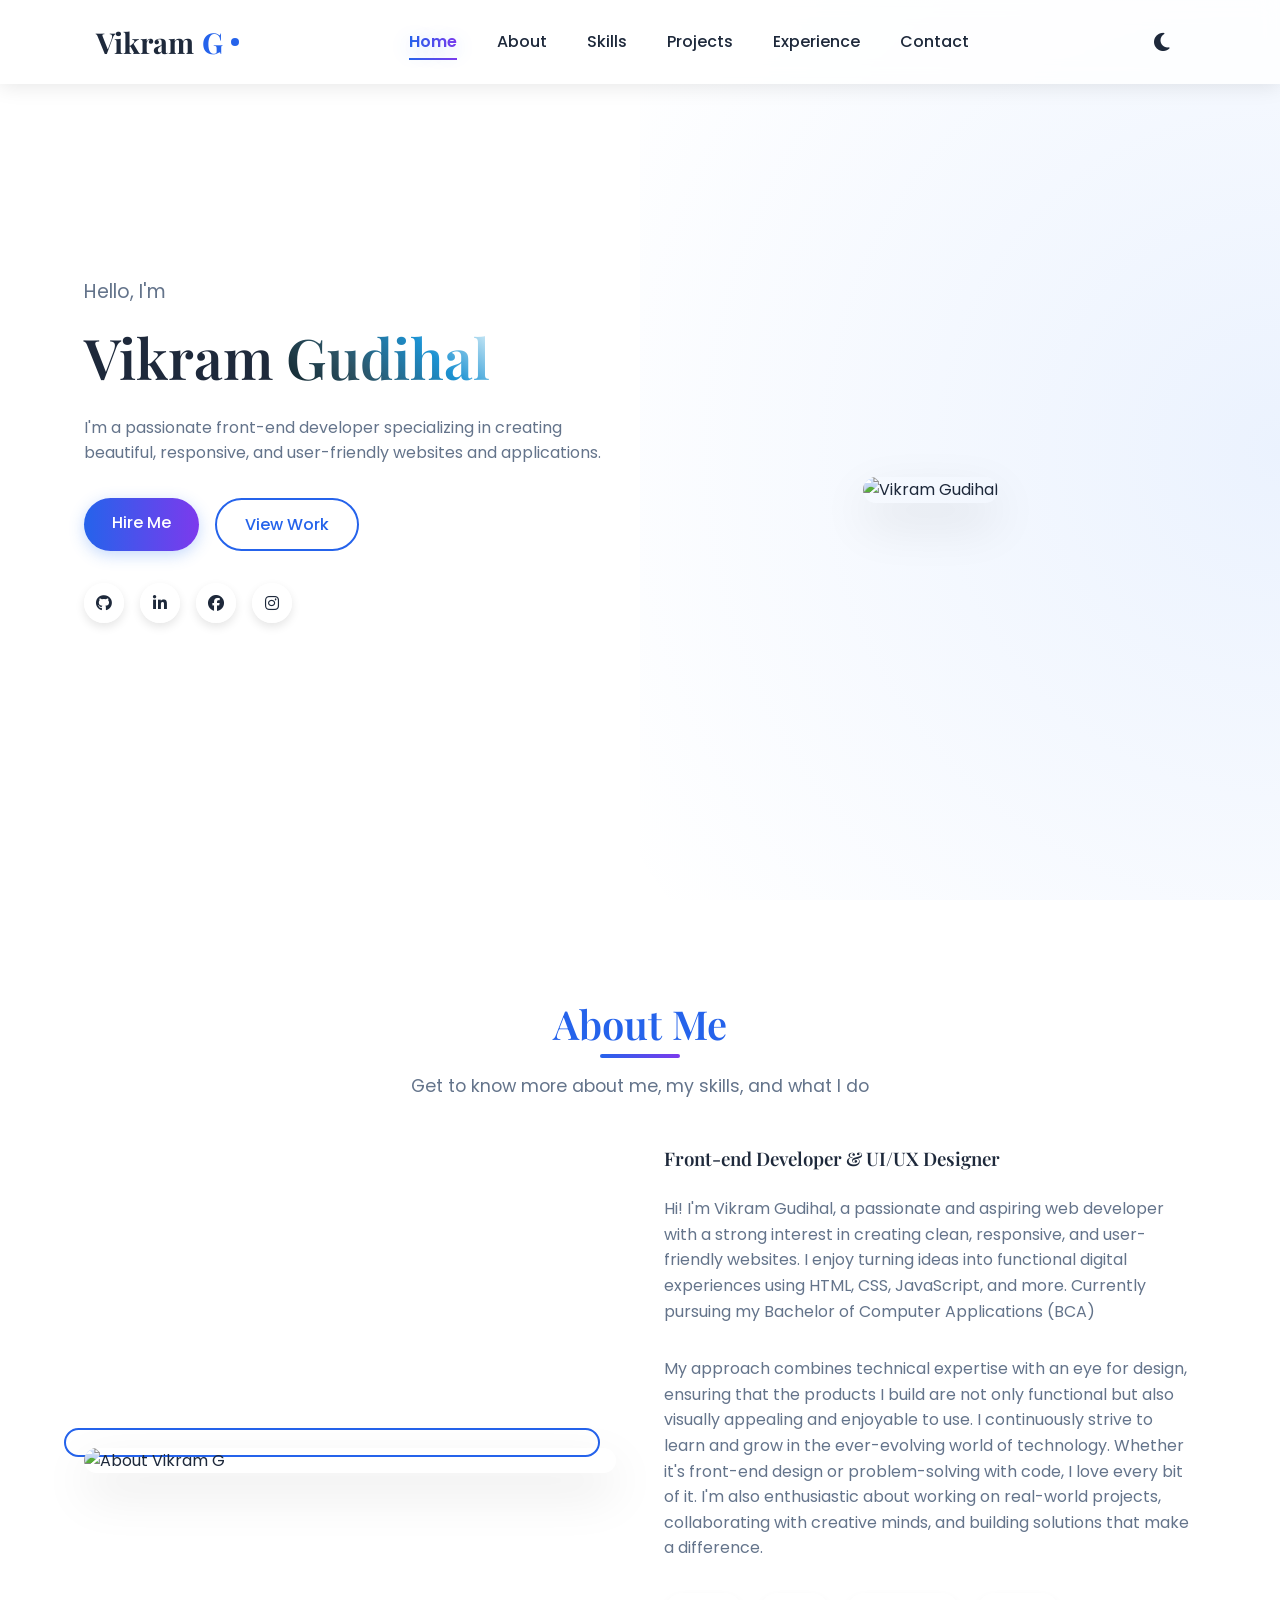
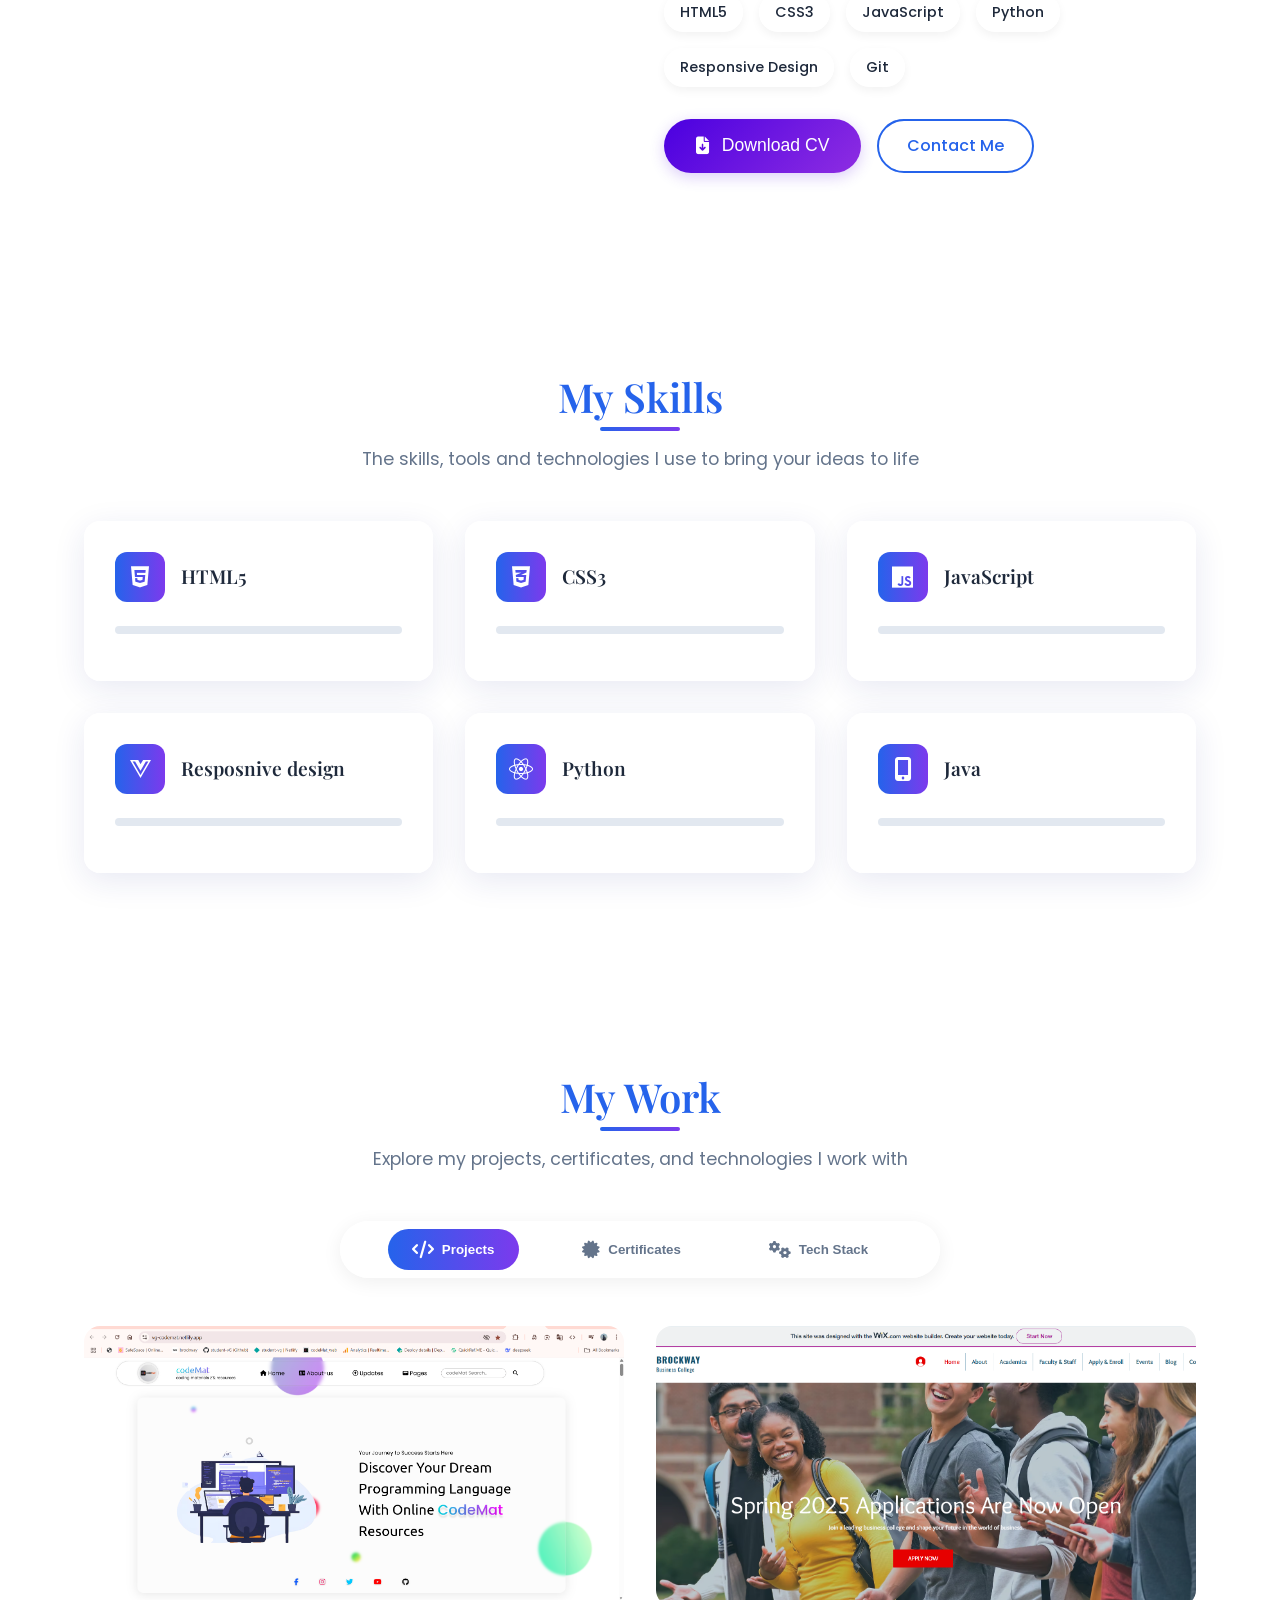
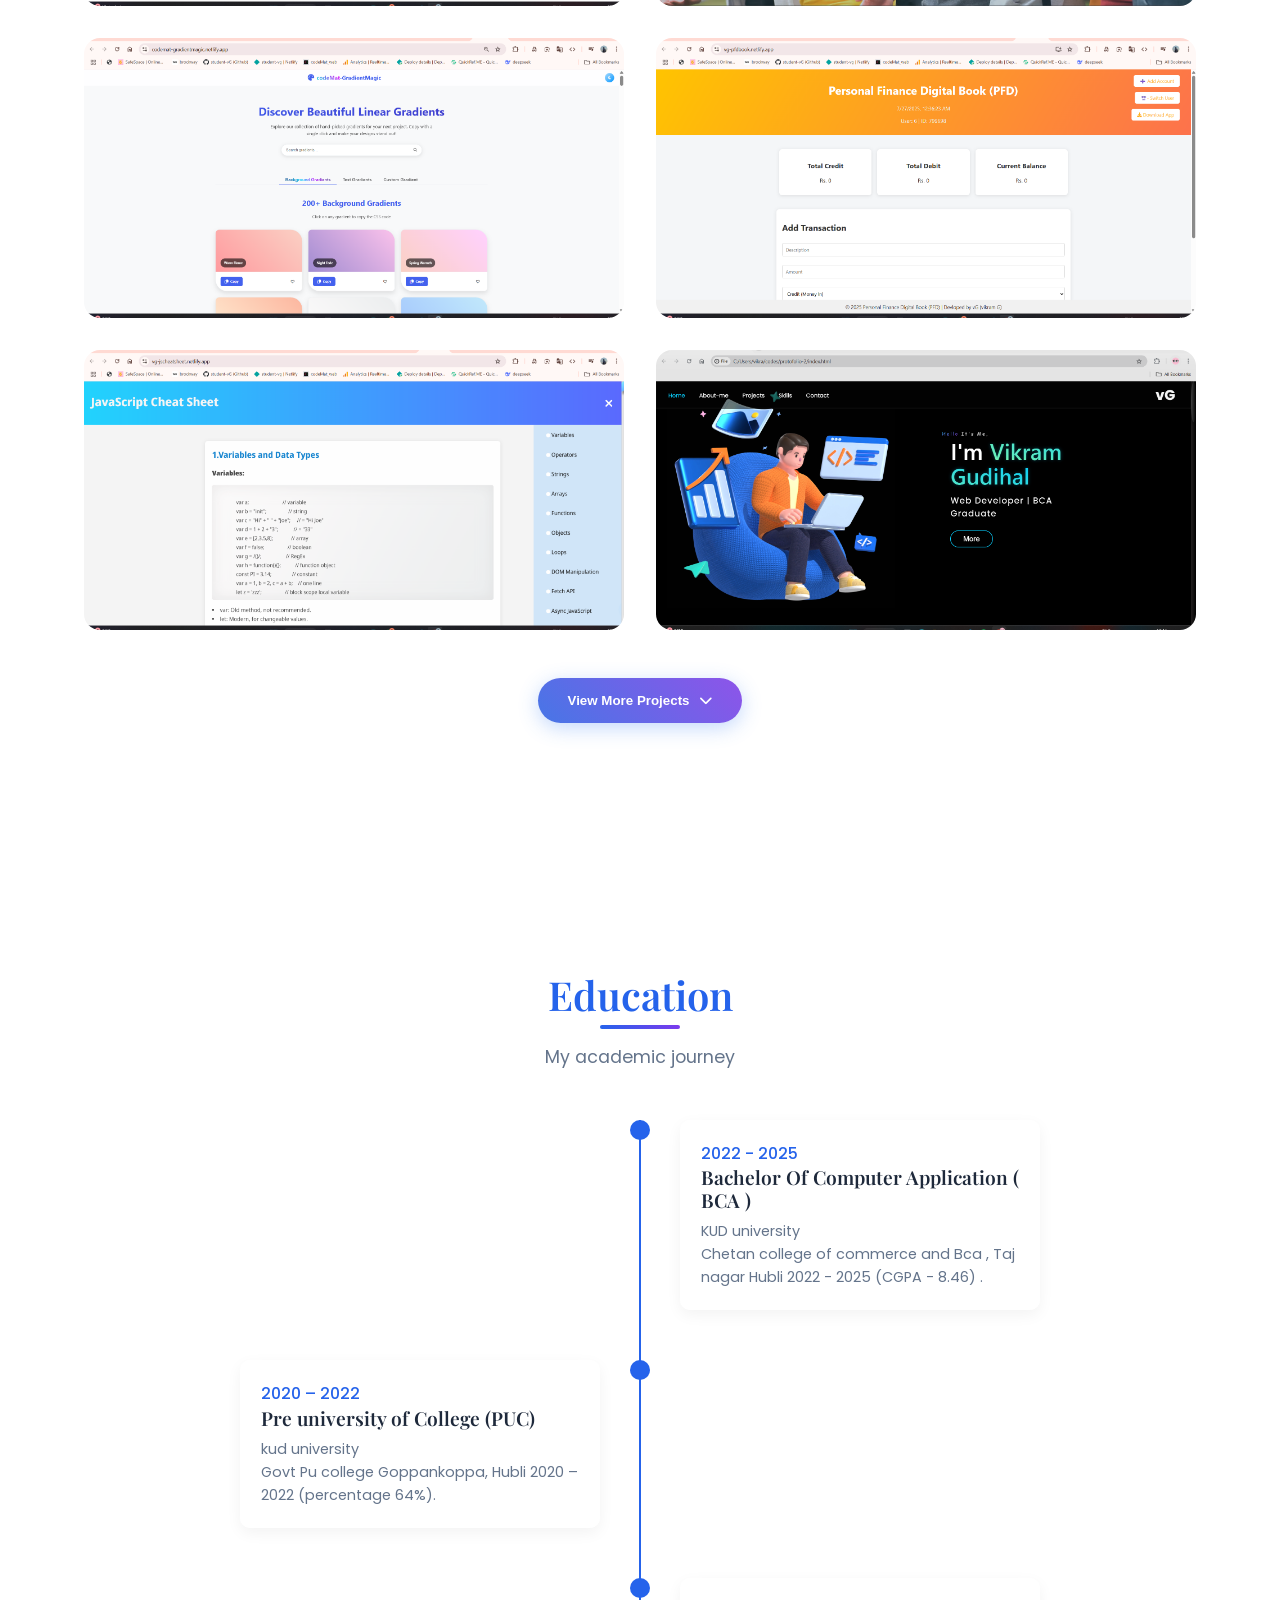
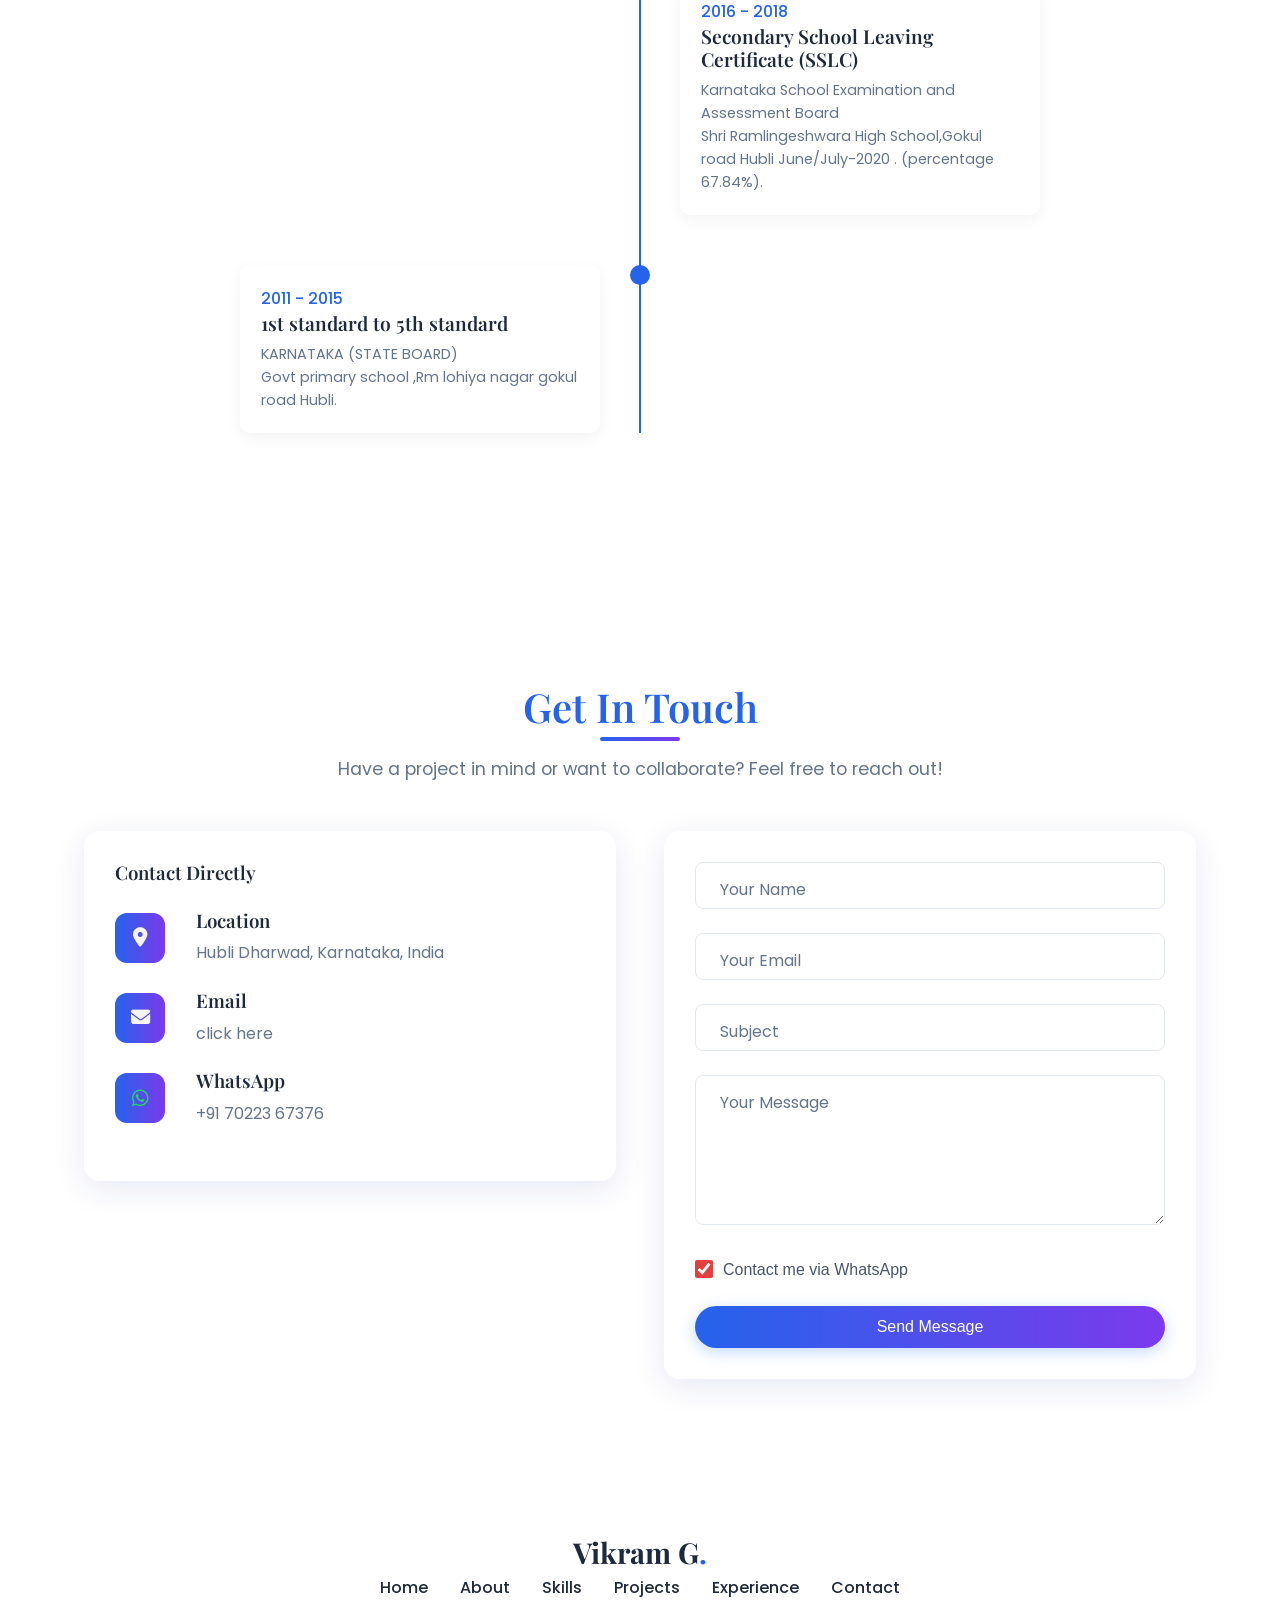
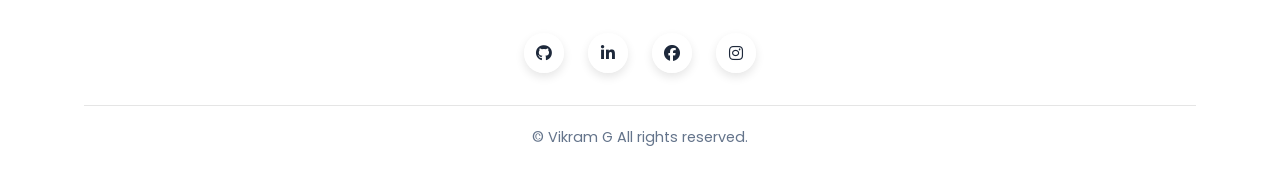
==== index.html @ 0b1a2541 "Update index.html addd img/" ====
<!DOCTYPE html>
<html lang="en">
  <head>
    <meta charset="UTF-8" />
    <meta name="viewport" content="width=device-width, initial-scale=1.0" />
    <title>Vikram Gudihal| Portfolio</title>
    <!-- Favicon -->
    <link rel="icon" type="image/png" href="assets/favicon.png" />
    <!-- Font Awesome -->
    <link
      rel="stylesheet"
      href="https://cdnjs.cloudflare.com/ajax/libs/font-awesome/6.4.0/css/all.min.css"
    />
    <!-- Google Fonts -->
    <link rel="preconnect" href="https://fonts.googleapis.com" />
    <link rel="preconnect" href="https://fonts.gstatic.com" crossorigin />
    <link
      href="https://fonts.googleapis.com/css2?family=Poppins:wght@300;400;500;600;700&family=Playfair+Display:wght@400;500;600;700&display=swap"
      rel="stylesheet"
    />
    <!-- AOS Animation -->
    <link href="https://unpkg.com/aos@2.3.1/dist/aos.css" rel="stylesheet" />
    <!-- Swiper JS -->
    <link
      rel="stylesheet"
      href="https://unpkg.com/swiper@9/swiper-bundle.min.css"
    />
    <!-- Main CSS -->
    <style>
      /* CSS Variables for Theme Switching */
      :root {
        --primary-color: #2563eb;
        --secondary-color: #7c3aed;
        --text-color: #1e293b;
        --text-color-light: #64748b;
        --bg-color: #ffffff;
        --card-bg: rgba(255, 255, 255, 0.8);
        --nav-bg: rgba(255, 255, 255, 0.8);
        --glass-border: rgba(255, 255, 255, 0.2);
        --glass-shadow: 0 8px 32px 0 rgba(31, 38, 135, 0.1);
        --transition: all 0.3s ease;
      }

      .dark-mode {
        --primary-color: #3b82f6;
        --secondary-color: #8b5cf6;
        --text-color: #f8fafc;
        --text-color-light: #94a3b8;
        --bg-color: #0f172a;
        --card-bg: rgba(15, 23, 42, 0.8);
        --nav-bg: rgba(15, 23, 42, 0.8);
        --glass-border: rgba(255, 255, 255, 0.05);
        --glass-shadow: 0 8px 32px 0 rgba(0, 0, 0, 0.2);
      }

      /* Base Styles */
      * {
        margin: 0;
        padding: 0;
        box-sizing: border-box;
      }

      ::selection{
        background: #8a5cf6db;
        color: white;
      }

      html {
        scroll-behavior: smooth;
      }

      body {
        font-family: "Poppins", sans-serif;
        color: var(--text-color);
        background-color: var(--bg-color);
        line-height: 1.6;
        transition: var(--transition);
        overflow-x: hidden;
      }

      h1,
      h2,
      h3,
      h4 {
        font-family: "Playfair Display", serif;
        font-weight: 600;
        line-height: 1.2;
      }

      a {
        text-decoration: none;
        color: inherit;
      }

      ul {
        list-style: none;
      }

      img {
        max-width: 100%;
        height: auto;
        display: block;
      }

      .container {
        width: 90%;
        max-width: 1200px;
        margin: 0 auto;
        padding: 0 20px;
      }

      .section {
        padding: 100px 0;
      }

      .section-title {
        font-size: 2.5rem;
        margin-bottom: 1.5rem;
        text-align: center;
        position: relative;
        color: var(--primary-color);
      }

      .section-title::after {
        content: "";
        position: absolute;
        bottom: -10px;
        left: 50%;
        transform: translateX(-50%);
        width: 80px;
        height: 4px;
        background: linear-gradient(
          to right,
          var(--primary-color),
          var(--secondary-color)
        );
        border-radius: 2px;
      }

      .section-subtitle {
        text-align: center;
        color: var(--text-color-light);
        max-width: 700px;
        margin: 0 auto 3rem;
        font-size: 1.1rem;
      }

      .btn {
        display: inline-block;
        padding: 12px 28px;
        background: linear-gradient(
          to right,
          var(--primary-color),
          var(--secondary-color)
        );
        color: white;
        border-radius: 30px;
        font-weight: 500;
        transition: var(--transition);
        border: none;
        cursor: pointer;
        font-size: 1rem;
        box-shadow: 0 4px 15px rgba(59, 130, 246, 0.3);
      }

      .btn:hover {
        transform: translateY(-3px);
        box-shadow: 0 6px 20px rgba(59, 130, 246, 0.4);
      }

      .btn-outline {
        background: transparent;
        border: 2px solid var(--primary-color);
        color: var(--primary-color);
        box-shadow: none;
        cursor: auto;
      }

    /*  .btn-outline:hover {
        background: linear-gradient(
          to right,
          var(--primary-color),
          var(--secondary-color)
        );
        color: white;
      }*/

      .text-gradient {
        background: linear-gradient(
          to right,
          var(--primary-color),
          var(--secondary-color)
        );
        -webkit-background-clip: text;
        background-clip: text;
        color: transparent;
      }

      /* Glassmorphism Effect */
      .glass-card {
        background: var(--card-bg);
        backdrop-filter: blur(10px);
        -webkit-backdrop-filter: blur(10px);
        border-radius: 16px;
        border: 1px solid var(--glass-border);
        box-shadow: var(--glass-shadow);
        padding: 30px;
        transition: var(--transition);
      }

      .glass-card:hover {
        transform: translateY(-5px);
        box-shadow: 0 15px 30px rgba(59, 130, 246, 0.2);
      }

      /* Modern Navigation Bar */
      header {
        position: fixed;
        top: 0;
        left: 0;
        width: 100%;
        z-index: 1000;
        transition: var(--transition);
        background: var(--nav-bg);
        backdrop-filter: blur(10px);
        -webkit-backdrop-filter: blur(10px);
        box-shadow: 0 2px 20px rgba(0, 0, 0, 0.1);
      }

      .nav-container {
        display: flex;
        justify-content: space-between;
        align-items: center;
        padding: 1.2rem 2rem;
        max-width: 1400px;
        margin: 0 auto;
      }

      .logo {
        font-size: 1.8rem;
        font-weight: 700;
        font-family: "Playfair Display", serif;
        color: var(--text-color);
        text-decoration: none;
        display: flex;
        align-items: center;
        gap: 0.5rem;
      }

      .logo span {
        color: var(--primary-color);
      }

      .logo .dot {
        width: 8px;
        height: 8px;
        background: var(--primary-color);
        border-radius: 50%;
        display: inline-block;
      }

      .nav-menu {
        display: flex;
        align-items: center;
        gap: 2.5rem;
      }

      .nav-link {
        font-weight: 500;
        font-size: 1rem;
        position: relative;
        padding: 0.5rem 0;
        color: var(--text-color);
        transition: var(--transition);
        text-decoration: none;
      }

      .nav-link::after {
        content: "";
        position: absolute;
        bottom: -8px;
        left: 0;
        width: 0;
        height: 2px;
        background: linear-gradient(
          to right,
          var(--primary-color),
          var(--secondary-color)
        );
        transition: var(--transition);
      }

      .nav-link:hover::after,
      .nav-link.active::after {
        bottom: 3px;
        width: 100%;
        background: linear-gradient(
          to right,
          var(--primary-color),
          var(--secondary-color)
        );
      }

      .nav-link.active {
        color: var(--primary-color);
        background: linear-gradient(
          to right,
          var(--primary-color),
          var(--secondary-color)
        );
        -webkit-background-clip: text;
        background-clip: text;
        color: transparent;
        font-weight: 600;
        text-shadow: 0 5px 20px rgba(59, 130, 246, 0.3);
      }

      .nav-actions {
        display: flex;
        align-items: center;
        gap: 1.5rem;
      }

      .theme-toggle {
        background: none;
        border: none;
        color: var(--text-color);
        font-size: 1.3rem;
        cursor: pointer;
        transition: var(--transition);
        display: flex;
        align-items: center;
        justify-content: center;
        width: 45px;
        height: 45px;
        border-radius: 50%;
      }

      .theme-toggle:hover {
        color: whitesmoke;
        background: rgba(59, 131, 246, 0.497);
        background: linear-gradient(135deg, #e0c3fcbf, #8ec5fcb4);
        box-shadow: 0 5px 10px rgba(50, 50, 50, 0.159);
      }

      .hamburger {
        display: none;
        cursor: pointer;
        width: 45px;
        height: 45px;
        border-radius: 50%;
        background: rgba(59, 130, 246, 0.1);
        align-items: center;
        justify-content: center;
        flex-direction: column;
        gap: 5px;
        transition: var(--transition);
      }

      .hamburger span {
        display: block;
        width: 22px;
        height: 2px;
        background: var(--text-color);
        transition: var(--transition);
      }

      .hamburger.active span:nth-child(1) {
        transform: translateY(7px) rotate(45deg);
      }

      .hamburger.active span:nth-child(2) {
        opacity: 0;
      }

      .hamburger.active span:nth-child(3) {
        transform: translateY(-7px) rotate(-45deg);
      }

      /* Mobile Menu */
      @media (max-width: 992px) {
        .nav-menu {
          position: fixed;
          top: 80px;
          left: -100%;
          width: 100%;
          height: calc(100vh - 80px);
          background: var(--nav-bg);
          backdrop-filter: blur(10px);
          flex-direction: column;
          justify-content: center;
          gap: 2.5rem;
          transition: var(--transition);
          z-index: 999;
        }

        .nav-menu.active {
          left: 0;
        }

        .hamburger {
          display: flex;
        }

        .nav-actions {
          margin-left: auto;
          margin-right: 1rem;
        }
      }

      @media (max-width: 576px) {
        .nav-container {
          padding: 1rem;
        }

        .logo {
          font-size: 1.5rem;
        }
      }
      /* Hero Section */
      .hero {
        height: 100vh;
        display: flex;
        align-items: center;
        position: relative;
        overflow: hidden;
      }

      .hero::before {
        content: "";
        position: absolute;
        top: -50%;
        right: -50%;
        width: 100%;
        height: 200%;
        background: radial-gradient(
          circle,
          rgba(59, 130, 246, 0.1) 0%,
          rgba(255, 255, 255, 0) 70%
        );
        z-index: -1;
      }

      .hero-content {
        display: flex;
        align-items: center;
        gap: 3rem;
      }

      .hero-text {
        flex: 1;
      }

      .hero-image {
        flex: 1;
        display: flex;
        justify-content: center;
      }

      .hero-image img {
        margin-top: 80px;
        max-width: 400px;
        border-radius: 20px;
        box-shadow: 0 20px 50px rgba(0, 0, 0, 0.1);
        animation: float 6s ease-in-out infinite;
      }

      @keyframes float {
        0% {
          transform: translateY(0px);
        }
        50% {
          transform: translateY(-20px);
        }
        100% {
          transform: translateY(0px);
        }
      }

      .hero-subtitle {
        font-size: 1.2rem;
        color: var(--text-color-light);
        margin-bottom: 1rem;
      }

      .hero-title {
        font-size: 3.5rem;
        margin-bottom: 1.5rem;
        line-height: 1.2;
      }

      .hero-title span {
        color: var(--primary-color);
        background: linear-gradient(45deg, #0f2027, #2c5364, #1c92d2, #f2fcfe);
        -webkit-background-clip: text;
        background-clip: text;
        color: transparent;
      }

      .typed-text {
        color: var(--primary-color);
      }

      .hero-description {
        color: var(--text-color-light);
        margin-bottom: 2rem;
        max-width: 600px;
      }

      .hero-btns {
        display: flex;
        gap: 1rem;
      }

      .social-links {
        display: flex;
        gap: 1rem;
        margin-top: 2rem;
      }

      .social-link {
        width: 40px;
        height: 40px;
        border-radius: 50%;
        display: flex;
        align-items: center;
        justify-content: center;
        background: var(--card-bg);
        color: var(--text-color);
        transition: var(--transition);
        box-shadow: 0 4px 10px rgba(0, 0, 0, 0.1);
      }

      .social-link:hover {
        background: linear-gradient(
          to right,
          var(--primary-color),
          var(--secondary-color)
        );
        color: white;
        transform: translateY(-3px);
      }

      /* About Section */
      .about-container {
        display: flex;
        align-items: center;
        gap: 3rem;
      }

      .about-image {
        flex: 1;
        position: relative;
      }

      .about-image img {
        border-radius: 20px;
        box-shadow: 0 20px 50px rgba(0, 0, 0, 0.1);
      }

      .about-image::after {
        content: "";
        position: absolute;
        top: -20px;
        left: -20px;
        width: 100%;
        height: 100%;
        border: 2px solid var(--primary-color);
        border-radius: 20px;
        z-index: -1;
      }

      .about-content {
        flex: 1;
      }

      .about-text {
        margin-bottom: 2rem;
        color: var(--text-color-light);
      }

      .about-skills {
        display: flex;
        flex-wrap: wrap;
        gap: 1rem;
        margin-bottom: 2rem;
      }

      .skill-tag {
        padding: 8px 16px;
        background: var(--card-bg);
        border-radius: 30px;
        font-size: 0.9rem;
        font-weight: 500;
        box-shadow: 0 4px 10px rgba(0, 0, 0, 0.05);
      }

      /* Skills Section */
      .skills-container {
        display: grid;
        grid-template-columns: repeat(auto-fill, minmax(300px, 1fr));
        gap: 2rem;
      }

      .skill-item {
        padding: 30px;
      }

      .skill-title {
        display: flex;
        align-items: center;
        margin-bottom: 1.5rem;
      }

      .skill-icon {
        width: 50px;
        height: 50px;
        background: linear-gradient(
          to right,
          var(--primary-color),
          var(--secondary-color)
        );
        border-radius: 12px;
        display: flex;
        align-items: center;
        justify-content: center;
        margin-right: 1rem;
        color: white;
        font-size: 1.5rem;
      }

      .skill-name {
        font-size: 1.2rem;
        font-weight: 600;
      }

      .skill-bar {
        height: 8px;
        background: #e2e8f0;
        border-radius: 4px;
        margin-bottom: 1rem;
        overflow: hidden;
      }

      .skill-progress {
        height: 100%;
        background: linear-gradient(
          to right,
          var(--primary-color),
          var(--secondary-color)
        );
        border-radius: 4px;
        position: relative;
        width: 0;
        transition: width 1.5s ease;
      }

      .skill-percent {
        position: absolute;
        right: 0;
        top: -25px;
        font-weight: 600;
        color: var(--primary-color);
      }

      /* Projects Section */
      .project-filters {
        display: flex;
        justify-content: center;
        gap: 1rem;
        margin-bottom: 3rem;
        flex-wrap: wrap;
      }

      .filter-btn {
        padding: 8px 20px;
        background: var(--card-bg);
        border-radius: 30px;
        font-weight: 500;
        cursor: pointer;
        transition: var(--transition);
        border: none;
        color: var(--text-color-light);
      }

      .filter-btn.active,
      .filter-btn:hover {
        background: linear-gradient(
          to right,
          var(--primary-color),
          var(--secondary-color)
        );
        color: white;
      }

      .projects-grid {
        display: grid;
        grid-template-columns: repeat(auto-fill, minmax(350px, 1fr));
        gap: 2rem;
      }

      .project-card {
        position: relative;
        border-radius: 16px;
        overflow: hidden;
        height: 280px;
      }

      .project-img {
        width: 100%;
        height: 100%;
        object-fit: cover;
        transition: var(--transition);
      }

      .project-overlay {
        position: absolute;
        bottom: 0;
        left: 0;
        width: 100%;
        height: 100%;
        background: linear-gradient(to top, rgba(0, 0, 0, 0.9), transparent);
        display: flex;
        flex-direction: column;
        justify-content: flex-end;
        padding: 20px;
        opacity: 0;
        transition: var(--transition);
      }

      .project-card:hover .project-overlay {
        opacity: 1;
      }

      .project-card:hover .project-img {
        transform: scale(1.05);
      }

      .project-category {
        color: var(--primary-color);
        background: linear-gradient(45deg, #d5d4d0, #d5d4d0, #eeeeec);
  -webkit-background-clip: text;
  background-clip: text;
  color: transparent;
        font-size: 0.9rem;
        margin-bottom: 0.5rem;
        font-weight: 500;
      }

      .project-title {
        font-size: 1.3rem;
        margin-bottom: 0.5rem;
        color: white;
      }

      .project-links {
        display: flex;
        gap: 1rem;
        margin-top: 1rem;
      }

      .project-link {
        width: 40px;
        height: 40px;
        border-radius: 50%;
        background: rgba(255, 255, 255, 0.2);
        backdrop-filter: blur(5px);
        display: flex;
        align-items: center;
        justify-content: center;
        color: white;
        transition: var(--transition);
      }

      .project-link:hover {
        background: var(--primary-color);
        transform: translateY(-3px);
      }

      /* Testimonials Section */
      .testimonials-container {
        max-width: 800px;
        margin: 0 auto;
      }

      .testimonial-card {
        padding: 30px;
        margin: 20px;
        text-align: center;
      }

      .testimonial-img {
        width: 80px;
        height: 80px;
        border-radius: 50%;
        object-fit: cover;
        margin: 0 auto 1rem;
        border: 3px solid var(--primary-color);
      }

      .testimonial-text {
        font-style: italic;
        color: var(--text-color-light);
        margin-bottom: 1.5rem;
      }

      .testimonial-author {
        font-weight: 600;
        margin-bottom: 0.5rem;
      }

      .testimonial-role {
        color: var(--primary-color);
        font-size: 0.9rem;
      }

      .swiper-pagination-bullet {
        background: var(--text-color-light);
        opacity: 0.5;
        width: 12px;
        height: 12px;
        transition: var(--transition);
      }

      .swiper-pagination-bullet-active {
        background: var(--primary-color);
        opacity: 1;
        transform: scale(1.2);
      }

      /* Experience Section */
      .timeline {
        position: relative;
        max-width: 800px;
        margin: 0 auto;
      }

      .timeline::before {
        content: "";
        position: absolute;
        top: 0;
        left: 50%;
        transform: translateX(-50%);
        width: 2px;
        height: 100%;
        background: var(--primary-color);
      }

      .timeline-item {
        position: relative;
        margin-bottom: 50px;
      }

      .timeline-dot {
        position: absolute;
        top: 0;
        left: 50%;
        transform: translateX(-50%);
        width: 20px;
        height: 20px;
        border-radius: 50%;
        background: var(--primary-color);
        z-index: 1;
      }

      .timeline-content {
        width: calc(50% - 40px);
        padding: 20px;
        border-radius: 10px;
        background: var(--card-bg);
        box-shadow: 0 5px 15px rgba(0, 0, 0, 0.05);
      }

      .timeline-item:nth-child(odd) .timeline-content {
        margin-left: auto;
      }

      .timeline-date {
        color: var(--primary-color);
        font-weight: 500;
        margin-bottom: 0.5rem;
      }

      .timeline-title {
        font-size: 1.2rem;
        margin-bottom: 0.5rem;
      }

      .timeline-text {
        color: var(--text-color-light);
        font-size: 0.9rem;
      }

      /* Contact Section */
      .contact-container {
        display: grid;
        grid-template-columns: repeat(auto-fit, minmax(300px, 1fr));
        gap: 3rem;
      }

      .contact-info {
        display: flex;
        flex-direction: column;
        gap: 2rem;
      }

      .contact-item {
        display: flex;
        align-items: flex-start;
        gap: 1rem;
      }

      .contact-icon {
        width: 50px;
        height: 50px;
        background: linear-gradient(
          to right,
          var(--primary-color),
          var(--secondary-color)
        );
        border-radius: 12px;
        display: flex;
        align-items: center;
        justify-content: center;
        color: white;
        font-size: 1.2rem;
      }

      .contact-details h3 {
        margin-bottom: 0.5rem;
      }

      .contact-details p,
      .contact-details a {
        color: var(--text-color-light);
        transition: var(--transition);
      }

      .contact-details a:hover {
        color: var(--primary-color);
      }

      .contact-form .form-group {
        position: relative;
        margin-bottom: 1.5rem;
      }

      .contact-form .form-control {
        width: 100%;
        padding: 15px 20px;
        border: 1px solid #e2e8f0;
        border-radius: 8px;
        background: var(--card-bg);
        color: var(--text-color);
        transition: var(--transition);
      }

      .contact-form .form-control:focus {
        border-color: var(--primary-color);
        box-shadow: 0 0 0 3px rgba(59, 130, 246, 0.2);
        outline: none;
      }

      .contact-form label {
        position: absolute;
        top: 15px;
        left: 20px;
        color: var(--text-color-light);
        transition: var(--transition);
        pointer-events: none;
        background: var(--card-bg);
        padding: 0 5px;
      }

      .contact-form .form-control:focus + label,
      .contact-form .form-control:not(:placeholder-shown) + label {
        top: -10px;
        font-size: 0.8rem;
        color: var(--primary-color);
      }

      textarea.form-control {
        min-height: 150px;
        resize: vertical;
      }

      .submit-btn {
        width: 100%;
      }

      /* Footer */
      footer {
        background: var(--card-bg);
        padding: 50px 0 20px;
        text-align: center;
      }

      .footer-logo {
        font-size: 1.8rem;
        font-weight: 700;
        font-family: "Playfair Display", serif;
        margin-bottom: 1rem;
      }

      .footer-logo span {
        color: var(--primary-color);
      }

      .footer-links {
        display: flex;
        justify-content: center;
        gap: 2rem;
        margin-bottom: 2rem;
        flex-wrap: wrap;
      }

      .footer-link {
        font-weight: 500;
        transition: var(--transition);
      }

      .footer-link:hover {
        color: var(--primary-color);
      }

      .footer-socials {
        display: flex;
        justify-content: center;
        gap: 1.5rem;
        margin-bottom: 2rem;
      }

      .footer-social {
        width: 40px;
        height: 40px;
        border-radius: 50%;
        display: flex;
        align-items: center;
        justify-content: center;
        background: var(--card-bg);
        color: var(--text-color);
        transition: var(--transition);
        box-shadow: 0 4px 10px rgba(0, 0, 0, 0.05);
      }

      .footer-social:hover {
        background: linear-gradient(
          to right,
          var(--primary-color),
          var(--secondary-color)
        );
        color: white;
        transform: translateY(-3px);
      }

      .copyright {
        color: var(--text-color-light);
        font-size: 0.9rem;
        padding-top: 20px;
        border-top: 1px solid rgba(0, 0, 0, 0.1);
      }

      /* Back to Top Button */
      .back-to-top {
        position: fixed;
        bottom: 30px;
        right: 30px;
        width: 50px;
        height: 50px;
        border-radius: 50%;
        background: linear-gradient(
          to right,
          var(--primary-color),
          var(--secondary-color)
        );
        color: white;
        display: flex;
        align-items: center;
        justify-content: center;
        font-size: 1.2rem;
        box-shadow: 0 5px 20px rgba(59, 130, 246, 0.3);
        opacity: 0;
        visibility: hidden;
        transition: var(--transition);
        z-index: 999;
      }

      .back-to-top.active {
        opacity: 1;
        visibility: visible;
      }

      .back-to-top:hover {
        transform: translateY(-5px);
      }

      /* Project Modal */
      .modal {
        position: fixed;
        top: 0;
        left: 0;
        width: 100%;
        height: 100%;
        background: rgba(0, 0, 0, 0.8);
        backdrop-filter: blur(5px);
        display: flex;
        align-items: center;
        justify-content: center;
        z-index: 1001;
        opacity: 0;
        visibility: hidden;
        transition: var(--transition);
      }

      .modal.open {
        opacity: 1;
        visibility: visible;
      }

      .modal-container {
        background: var(--bg-color);
        border-radius: 16px;
        width: 90%;
        max-width: 900px;
        max-height: 90vh;
        overflow-y: auto;
        padding: 30px;
        position: relative;
        transform: scale(0.9);
        transition: var(--transition);
      }

      .modal.open .modal-container {
        transform: scale(1);
      }

      .modal-close {
        position: absolute;
        top: 20px;
        right: 20px;
        width: 40px;
        height: 40px;
        border-radius: 50%;
        background: var(--card-bg);
        display: flex;
        align-items: center;
        justify-content: center;
        font-size: 1.2rem;
        cursor: pointer;
        transition: var(--transition);
      }

      .modal-close:hover {
        background: var(--primary-color);
        color: white;
      }

      .modal-content {
        display: grid;
        grid-template-columns: 1fr 1fr;
        gap: 2rem;
      }

      .modal-img {
        border-radius: 12px;
        overflow: hidden;
      }

      .modal-img img {
        width: 100%;
        height: auto;
        object-fit: cover;
      }

      .modal-details h2 {
        margin-bottom: 1rem;
        font-size: 1.8rem;
      }

      .modal-category {
        display: inline-block;
        padding: 5px 15px;
        background: rgba(59, 130, 246, 0.1);
        color: var(--primary-color);
        border-radius: 30px;
        font-size: 0.9rem;
        margin-bottom: 1rem;
      }

      .modal-text {
        color: var(--text-color-light);
        margin-bottom: 1.5rem;
      }

      .modal-features {
        margin-bottom: 2rem;
      }

      .modal-features h3 {
        margin-bottom: 1rem;
      }

      .modal-features ul {
        display: grid;
        grid-template-columns: 1fr 1fr;
        gap: 0.5rem;
      }

      .modal-features li {
        display: flex;
        align-items: center;
        gap: 0.5rem;
        font-size: 0.9rem;
      }

      .modal-features li::before {
        content: "✓";
        color: var(--primary-color);
      }

      .modal-links {
        display: flex;
        gap: 1rem;
      }

      /* Responsive Styles */
      @media (max-width: 992px) {
        .hero {
          height: auto;
          padding: 50px 10px;
        }
        .hero-content {
          flex-direction: column;
          text-align: center;
        }

        .hero-btns,
        .social-links {
          justify-content: center;
        }

        .about-container {
          flex-direction: column;
        }

        .timeline::before {
          left: 20px;
        }

        .timeline-content {
          width: calc(100% - 70px);
          margin-left: 70px;
        }

        .timeline-dot {
          left: 20px;
        }

        .modal-content {
          grid-template-columns: 1fr;
        }
      }

      @media (max-width: 768px) {
        .hero-title {
          font-size: 2.8rem;
        }

        .section-title {
          font-size: 2rem;
        }

        .projects-grid {
          grid-template-columns: 1fr;
        }
      }

      @media (max-width: 576px) {
        .hero-title {
          font-size: 2.2rem;
        }

        .hero-btns {
          flex-direction: column;
        }

        .btn {
          width: 100%;
          text-align: center;
        }

        .modal-features ul {
          grid-template-columns: 1fr;
        }
      }

      /* Tab Navigation Styles */
      .tab-nav {
        display: flex;
        justify-content: space-evenly;
        position: relative;
        margin-bottom: 3rem;
        background: var(--card-bg);
        border-radius: 50px;
        padding: 8px;
        max-width: 600px;
        margin-left: auto;
        margin-right: auto;
        box-shadow: 0 4px 20px rgba(0, 0, 0, 0.068);
      }

      .tab-btn {
        display: flex;
        align-items: center;
        justify-content: center;
        gap: 8px;
        padding: 12px 24px;
        border: none;
        background: transparent;
        color: var(--text-color-light);
        font-weight: 600;
        cursor: pointer;
        transition: var(--transition);
        position: relative;
        z-index: 1;
        border-radius: 30px;
      }

      .tab-btn i {
        font-size: 1.1rem;
      }

      .tab-btn.active {
        color: white;
      }

      .tab-indicator {
        position: absolute;
        top: 8px;
        left: 8px;
        height: calc(100% - 16px);
        background: linear-gradient(
          to right,
          var(--primary-color),
          var(--secondary-color)
        );
        border-radius: 30px;
        transition: all 0.4s cubic-bezier(0.68, -0.55, 0.265, 1.55);
        z-index: 0;
      }

      /* Tab Contents Styles */
      .tab-contents {
        position: relative;
        min-height: 300px;
      }

      .tab-content {
        position: absolute;
        top: 0;
        left: 0;
        width: 100%;
        opacity: 0;
        visibility: hidden;
        transform: translateY(20px);
        transition: all 0.4s ease;
      }

      .tab-content.active {
        position: relative;
        opacity: 1;
        visibility: visible;
        transform: translateY(0);
      }

      /* Certificates Grid Styles */
      .certificates-grid {
        display: grid;
        grid-template-columns: repeat(auto-fill, minmax(300px, 1fr));
        gap: 2rem;
      }

      .certificate-card {
        background: var(--card-bg);
        border-radius: 16px;
        overflow: hidden;
        transition: var(--transition);
        box-shadow: 0 5px 15px rgba(0, 0, 0, 0.05);
      }

      .certificate-card:hover {
        transform: translateY(-5px);
        box-shadow: 0 10px 25px rgba(0, 0, 0, 0.1);
      }

      .certificate-img {
        position: relative;
        height: 200px;
        overflow: hidden;
      }

      .certificate-img img {
        width: 100%;
        height: 100%;
        object-fit: cover;
        transition: var(--transition);
      }

      .certificate-overlay {
        position: absolute;
        top: 0;
        left: 0;
        width: 100%;
        height: 100%;
        background: rgba(0, 0, 0, 0.5);
        display: flex;
        align-items: center;
        justify-content: center;
        opacity: 0;
        transition: var(--transition);
      }

      .certificate-card:hover .certificate-overlay {
        opacity: 1;
      }

      .view-certificate {
        width: 50px;
        height: 50px;
        background: white;
        border-radius: 50%;
        cursor: pointer;
        display: flex;
        align-items: center;
        justify-content: center;
        color: var(--primary-color);
        font-size: 1.2rem;
        transition: var(--transition);
      }

      .view-certificate:hover {
        transform: scale(1.1) rotate(360deg);
      }

      .certificate-info {
        padding: 20px;
      }

      .certificate-info h3 {
        margin-bottom: 0.5rem;
        font-size: 1.2rem;
      }

      .certificate-info p {
        color: var(--text-color-light);
        font-size: 0.9rem;
        margin-bottom: 0.5rem;
      }

      .certificate-date {
        display: inline-block;
        padding: 4px 10px;
        background: rgba(59, 130, 246, 0.1);
        color: var(--primary-color);
        border-radius: 30px;
        font-size: 0.8rem;
        font-weight: 500;
      }

      /* Fullscreen Modal Styles */
      .certificate-modal {
        position: fixed;
        top: 0;
        left: 0;
        width: 100%;
        height: 100%;
        background: rgba(0, 0, 0, 0.9);
        backdrop-filter: blur(10px);
        display: flex;
        align-items: center;
        justify-content: center;
        z-index: 10000;
        opacity: 0;
        visibility: hidden;
        transition: opacity 0.3s ease;
      }

      .certificate-modal.active {
        opacity: 1;
        visibility: visible;
      }

      .certificate-close {
        position: absolute;
        top: 30px;
        right: 30px;
        width: 50px;
        height: 50px;
        border-radius: 50%;
        background: rgba(255, 255, 255, 0.1);
        border: none;
        color: white;
        font-size: 1.5rem;
        cursor: pointer;
        z-index: 10;
        transition: all 0.3s ease;
      }

      .certificate-close:hover {
        background: var(--primary-color);
        background: linear-gradient(135deg, #ABDCFF, #0396FF);
        transform: rotate(90deg);
      }

      .nav-arrow {
        position: absolute;
        top: 50%;
        transform: translateY(-50%);
        width: 60px;
        height: 60px;
        border-radius: 50%;
        background: rgba(255, 255, 255, 0.1);
        border: none;
        color: white;
        font-size: 1.5rem;
        cursor: pointer;
        z-index: 10;
        transition: all 0.3s ease;
        display: flex;
        align-items: center;
        justify-content: center;
      }

      .nav-arrow:hover {
        background: var(--primary-color);
        background: linear-gradient(135deg, #0ACFFE, #495AFF);
      }

      .nav-prev {
        left: 30px;
      }

      .nav-next {
        right: 30px;
      }

      .certificate-modal-content {
        width: 90%;
        height: 90%;
        display: flex;
        flex-direction: column;
        align-items: center;
        justify-content: center;
        position: relative;
      }

      #certificate-full-image {
        max-width: 100%;
        max-height: 80%;
        object-fit: contain;
        border-radius: 8px;
        box-shadow: 0 10px 30px rgba(0, 0, 0, 0.3);
        animation: fadeIn 0.5s ease;
      }

      .certificate-caption {
        text-align: center;
        margin-top: 20px;
        color: white;
        max-width: 80%;
      }

      .certificate-caption h3 {
        font-size: 1.5rem;
        margin-bottom: 0.5rem;
      }

      .certificate-caption p {
        margin-bottom: 0.5rem;
        opacity: 0.8;
      }

      .certificate-caption span {
        display: inline-block;
        padding: 4px 12px;
        background: rgba(255, 255, 255, 0.1);
        border-radius: 20px;
        font-size: 0.9rem;
      }

      .certificate-counter {
        position: absolute;
        bottom: 20px;
        left: 50%;
        transform: translateX(-50%);
        color: white;
        background: rgba(0, 0, 0, 0.5);
        padding: 5px 15px;
        border-radius: 20px;
        font-size: 0.9rem;
      }

      @keyframes fadeIn {
        from {
          opacity: 0;
          transform: scale(0.95);
        }
        to {
          opacity: 1;
          transform: scale(1);
        }
      }

      /* Responsive Adjustments */
      @media (max-width: 768px) {
        .certificate-close {
          top: 15px;
          right: 15px;
          width: 40px;
          height: 40px;
          font-size: 1.2rem;
        }

        .nav-arrow {
          width: 40px;
          height: 40px;
          font-size: 1rem;
        }

        .nav-prev {
          left: 10px;
        }

        .nav-next {
          right: 10px;
        }

        .certificate-modal-content {
          width: 95%;
          height: 85%;
        }

        #certificate-full-image {
          max-height: 70%;
        }

        .certificate-caption h3 {
          font-size: 1.2rem;
        }

        .view-certificate {
          width: 40px;
          height: 40px;
          font-size: 1rem;
        }
      }
      /* Tech Stack Styles */
      .tech-stack {
        display: grid;
        gap: 2rem;
      }

      .tech-category {
        background: var(--card-bg);
        border-radius: 16px;
        padding: 25px;
        box-shadow: 0 5px 15px rgba(0, 0, 0, 0.05);
      }

      .tech-category h3 {
        display: flex;
        align-items: center;
        gap: 10px;
        margin-bottom: 1.5rem;
        color: var(--primary-color);
      }

      .tech-category h3 i {
        font-size: 1.2rem;
      }

      .tech-items {
        display: flex;
        flex-wrap: wrap;
        gap: 5.5rem;
      }

      .tech-item {
        display: flex;
        flex-direction: column;
        align-items: center;
        gap: 10px;
        transition: var(--transition);
      }

      .tech-item:hover {
        transform: translateY(-5px);
      }

      .tech-item img {
        width: 60px;
        height: 60px;
        object-fit: contain;
      }

      .tech-item span {
        font-size: 0.9rem;
        font-weight: 500;
      }

      /* Responsive Styles */
      @media (max-width: 768px) {
        .tab-nav {
          max-width: 100%;
        }

        .tab-btn {
          padding: 10px 15px;
          font-size: 0.9rem;
        }

        .tab-btn i {
          display: none;
        }

        .certificates-grid {
          grid-template-columns: 1fr;
        }

        .tech-items {
          justify-content: center;
        }
      }

      /* View More Button Styles */
      .view-more-container {
        display: flex;
        justify-content: center;
        margin: 3rem 0;
        position: relative;
      }

      .view-more-btn {
        display: flex;
        align-items: center;
        gap: 10px;
        padding: 15px 30px;
        background: linear-gradient(
          to right,
          var(--primary-color),
          var(--secondary-color)
        );
        background: linear-gradient(135deg, #b224ef, #7579ff);
        background: linear-gradient(45deg, #4776e6, #8e54e9);
        color: white;
        border: none;
        border-radius: 50px;
        font-weight: 600;
        cursor: pointer;
        transition: all 0.4s cubic-bezier(0.68, -0.55, 0.265, 1.55);
        box-shadow: 0 5px 20px rgba(59, 130, 246, 0.3);
        position: relative;
        overflow: hidden;
        z-index: 1;
      }

      .view-more-btn::before {
        content: "";
        position: absolute;
        top: 0;
        left: 0;
        width: 100%;
        height: 100%;
        background: linear-gradient(
          to right,
          var(--secondary-color),
          var(--primary-color)
        );
        z-index: -1;
        opacity: 0;
        transition: var(--transition);
      }

      .view-more-btn:hover::before {
        opacity: 1;
      }

      .view-more-btn:hover {
        transform: translateY(-3px);
        box-shadow: 0 8px 25px rgba(59, 130, 246, 0.4);
      }

      .view-more-btn .btn-icon {
        transition: var(--transition);
      }

      .view-more-btn.active .btn-icon {
        transform: rotate(180deg);
      }

      /* More Projects Container */
      .more-projects-container {
        display: none;
        grid-template-columns: repeat(auto-fill, minmax(350px, 1fr));
        gap: 2rem;
        animation: fadeIn 0.5s ease forwards;
      }

      .more-projects-container.visible {
        display: grid;
      }

      @keyframes fadeIn {
        from {
          opacity: 0;
          transform: translateY(20px);
        }
        to {
          opacity: 1;
          transform: translateY(0);
        }
      }

      /* Auto-close when scrolling away */
      @media (max-width: 768px) {
        .view-more-btn {
          padding: 12px 25px;
          font-size: 0.9rem;
        }
      }
    </style>
  </head>
  <body>
    <!-- Header -->
    <header id="header">
      <div class="container nav-container">
        <a href="#" class="logo">
          Vikram<span>G</span><span class="dot"></span>
        </a>

        <nav class="nav-menu">
          <a href="#home" class="nav-link active">Home</a>
          <a href="#about" class="nav-link">About</a>
          <a href="#skills" class="nav-link">Skills</a>
          <a href="#projects" class="nav-link">Projects</a>
          <a href="#experience" class="nav-link">Experience</a>
          <a href="#contact" class="nav-link">Contact</a>
        </nav>

        <div class="nav-actions">
          <button class="theme-toggle" id="theme-toggle">
            <i class="fas fa-moon"></i>
          </button>
          <div class="hamburger" id="hamburger">
            <span></span>
            <span></span>
            <span></span>
          </div>
        </div>
      </div>
    </header>

    <!-- Rest of your content here -->

    <!-- Hero Section -->
    <section class="hero section" id="home">
      <div class="container hero-content">
        <div class="hero-text" data-aos="fade-right">
          <p class="hero-subtitle">Hello, I'm</p>
          <h1 class="hero-title">Vikram <span>Gudihal</span></h1>
          <h2 class="hero-title"><span class="typed-text"></span></h2>
          <p class="hero-description">
            I'm a passionate front-end developer specializing in creating
            beautiful, responsive, and user-friendly websites and applications.
          </p>
          <div class="hero-btns">
            <a href="#contact" class="btn">Hire Me</a>
            <a href="#projects" class="btn btn-outline">View Work</a>
          </div>
          <div class="social-links">
            <a href="https://github.com/student-vG" class="social-link"
              ><i class="fab fa-github"></i
            ></a>
            <a
              href="https://www.linkedin.com/in/vikramgudihal"
              class="social-link"
              ><i class="fab fa-linkedin-in"></i
            ></a>
            <a
              href="https://www.facebook.com/vikram.gudihal.9"
              class="social-link"
              ><i class="fab fa-facebook"></i
            ></a>
            <a href="https://www.instagram.com/vikramg_18/#" class="social-link"
              ><i class="fab fa-instagram"></i
            ></a>
          </div>
        </div>
        <div class="hero-image" data-aos="fade-left">
          <img src="./imgs/vg-img.jpg" alt="Vikram Gudihal" />
        </div>
      </div>
    </section>

    <!-- About Section -->
    <section class="about section" id="about">
      <div class="container">
        <h2 class="section-title">About Me</h2>
        <p class="section-subtitle">
          Get to know more about me, my skills, and what I do
        </p>

        <div class="about-container">
          <div class="about-image" data-aos="fade-right">
            <img src="./imgs/vg-img.jpg" alt="About Vikram G" />
          </div>
          <div class="about-content" data-aos="fade-left">
            <h3>Front-end Developer & UI/UX Designer</h3>
            <br />
            <p class="about-text">
              Hi! I'm Vikram Gudihal, a passionate and aspiring web developer
              with a strong interest in creating clean, responsive, and
              user-friendly websites. I enjoy turning ideas into functional
              digital experiences using HTML, CSS, JavaScript, and more.
              Currently pursuing my Bachelor of Computer Applications (BCA)
            </p>

            <p class="about-text">
              My approach combines technical expertise with an eye for design,
              ensuring that the products I build are not only functional but
              also visually appealing and enjoyable to use. I continuously
              strive to learn and grow in the ever-evolving world of technology.
              Whether it's front-end design or problem-solving with code, I love
              every bit of it. I'm also enthusiastic about working on real-world
              projects, collaborating with creative minds, and building
              solutions that make a difference.
            </p>

            <div class="about-skills">
              <span class="skill-tag">HTML5</span>
              <span class="skill-tag">CSS3</span>
              <span class="skill-tag">JavaScript</span>
              <span class="skill-tag">Python</span>
              <span class="skill-tag">Responsive Design</span>
              <span class="skill-tag">Git</span>
            </div>

            <div class="hero-btns">
              <button id="download-cv" class="cv-download-btn">
  <span class="btn-content">
    <i class="fas fa-file-download"></i>
    Download CV
  </span>
  <span class="progress-bar"></span>
</button>
              <!-- <a href="#" class="btn" id="download-cv">Download CV</a> -->
              <a href="#contact" class="btn btn-outline">Contact Me</a>
            </div>
          </div>
        </div>
      </div>
    </section>
<style>
/* ===== CV Download Button ===== */
.cv-download-btn {
  position: relative;
  background: linear-gradient(135deg, #4a00e0, #8e2de2);
  color: white;
  border: none;
  padding: 1rem 2rem;
  border-radius: 50px;
  font-size: 1.1rem;
  font-weight: 500;
  cursor: pointer;
  overflow: hidden;
  transition: all 0.4s cubic-bezier(0.25, 0.8, 0.25, 1);
  box-shadow: 0 4px 15px rgba(74, 0, 224, 0.2);
  display: inline-flex;
  align-items: center;
  gap: 0.8rem;
  z-index: 1;
}

.cv-download-btn:hover {
  transform: translateY(-3px);
  box-shadow: 0 8px 25px rgba(74, 0, 224, 0.3);
}

.cv-download-btn:active {
  transform: translateY(1px);
}

.cv-download-btn .btn-content {
  position: relative;
  z-index: 2;
  display: flex;
  align-items: center;
  gap: 0.8rem;
}

.cv-download-btn .progress-bar {
  position: absolute;
  bottom: 0;
  left: 0;
  height: 4px;
  background: rgba(255, 255, 255, 0.3);
  width: 0%;
  transition: width 0.3s ease;
  z-index: 1;
}

.cv-download-btn.downloading .progress-bar {
  width: 100%;
  transition: width 2s linear;
}

.cv-download-btn.downloading {
  pointer-events: none;
}

/* Toast Notification */
.cv-toast {
  position: fixed;
  bottom: 30px;
  right: 30px;
  background: #4BB543;
  color: white;
  padding: 1rem 1.5rem;
  border-radius: 8px;
  display: flex;
  align-items: center;
  gap: 1rem;
  box-shadow: 0 5px 15px rgba(0, 0, 0, 0.15);
  transform: translateY(100px);
  opacity: 0;
  transition: all 0.4s cubic-bezier(0.68, -0.55, 0.265, 1.55);
  z-index: 1000;
}

.cv-toast.show {
  transform: translateY(0);
  opacity: 1;
}

.toast-icon {
  font-size: 1.5rem;
}

/* Ripple Effect */
@keyframes ripple {
  to {
    transform: scale(4);
    opacity: 0;
  }
}

.cv-download-btn::after {
  content: '';
  position: absolute;
  top: 50%;
  left: 50%;
  width: 5px;
  height: 5px;
  background: rgba(255, 255, 255, 0.5);
  opacity: 0;
  border-radius: 100%;
  transform: scale(1, 1) translate(-50%);
  transform-origin: 50% 50%;
}

.cv-download-btn:focus:not(:active)::after {
  animation: ripple 0.6s ease-out;
}

/* Responsive */
@media (max-width: 768px) {
  .cv-download-btn {
    padding: 0.9rem 1.8rem;
    font-size: 1rem;
  }
  
  .cv-toast {
    bottom: 20px;
    right: 20px;
    left: 20px;
    justify-content: center;
  }
}
</style>

<script>
document.getElementById('download-cv').addEventListener('click', function(e) {
  e.preventDefault();
  const btn = this;
  const toast = document.getElementById('cv-toast');
  
  // 1. Show loading state
  btn.classList.add('downloading');
  
  // 2. Simulate download (replace with actual CV URL)
  setTimeout(() => {
    const link = document.createElement('a');
    link.href = './vikram-G.pdf'; // Replace with your actual CV path
    link.download = 'Vikram_Gudihal_CV.pdf';
    document.body.appendChild(link);
    link.click();
    document.body.removeChild(link);
    
    // 3. Show success toast
    btn.classList.remove('downloading');
    toast.classList.add('show');
    
    // Hide toast after 3 seconds
    setTimeout(() => {
      toast.classList.remove('show');
    }, 3000);
    
  }, 1500); // Simulate 1.5s download time
});

// Accessibility: Keyboard support
document.getElementById('download-cv').addEventListener('keydown', function(e) {
  if (e.key === 'Enter' || e.key === ' ') {
    e.preventDefault();
    this.click();
  }
});
</script>
    <!-- Success Toast Notification -->
<div id="cv-toast" class="cv-toast">
  <div class="toast-icon">
    <i class="fas fa-check-circle"></i>
  </div>
  <div class="toast-message">currently unavialable to download</div>
  <!-- <div class="toast-message">CV downloaded successfully!</div> -->
</div>

    <!-- Skills Section -->
    <section class="skills section" id="skills">
      <div class="container">
        <h2 class="section-title">My Skills</h2>
        <p class="section-subtitle">
          The skills, tools and technologies I use to bring your ideas to life
        </p>

        <div class="skills-container">
          <div class="glass-card skill-item" data-aos="fade-up">
            <div class="skill-title">
              <div class="skill-icon">
                <i class="fab fa-html5"></i>
              </div>
              <h3 class="skill-name">HTML5</h3>
            </div>
            <div class="skill-bar">
              <div class="skill-progress" data-width="98%">
                <span class="skill-percent">98%</span>
              </div>
            </div>
          </div>

          <div
            class="glass-card skill-item"
            data-aos="fade-up"
            data-aos-delay="100"
          >
            <div class="skill-title">
              <div class="skill-icon">
                <i class="fab fa-css3-alt"></i>
              </div>
              <h3 class="skill-name">CSS3</h3>
            </div>
            <div class="skill-bar">
              <div class="skill-progress" data-width="95%">
                <span class="skill-percent">95%</span>
              </div>
            </div>
          </div>

          <div
            class="glass-card skill-item"
            data-aos="fade-up"
            data-aos-delay="200"
          >
            <div class="skill-title">
              <div class="skill-icon">
                <i class="fab fa-js"></i>
              </div>
              <h3 class="skill-name">JavaScript</h3>
            </div>
            <div class="skill-bar">
              <div class="skill-progress" data-width="65%">
                <span class="skill-percent">65%</span>
              </div>
            </div>
          </div>

          <div
            class="glass-card skill-item"
            data-aos="fade-up"
            data-aos-delay="300"
          >
            <div class="skill-title">
              <div class="skill-icon">
                <i class="fab fa-vuejs"></i>
              </div>
              <h3 class="skill-name">Resposnive design</h3>
            </div>
            <div class="skill-bar">
              <div class="skill-progress" data-width="85%">
                <span class="skill-percent">85%</span>
              </div>
            </div>
          </div>

          <div
            class="glass-card skill-item"
            data-aos="fade-up"
            data-aos-delay="400"
          >
            <div class="skill-title">
              <div class="skill-icon">
                <i class="fab fa-react"></i>
              </div>
              <h3 class="skill-name">Python</h3>
            </div>
            <div class="skill-bar">
              <div class="skill-progress" data-width="70%">
                <span class="skill-percent">70%</span>
              </div>
            </div>
          </div>

          <div
            class="glass-card skill-item"
            data-aos="fade-up"
            data-aos-delay="500"
          >
            <div class="skill-title">
              <div class="skill-icon">
                <i class="fas fa-mobile-alt"></i>
              </div>
              <h3 class="skill-name">Java</h3>
            </div>
            <div class="skill-bar">
              <div class="skill-progress" data-width="40%">
                <span class="skill-percent">40%</span>
              </div>
            </div>
          </div>
        </div>
      </div>
    </section>

    <!-- Projects Section -->
    <!-- <section class="projects section" id="projects">
        <div class="container">
            <h2 class="section-title">My Projects</h2>
            <p class="section-subtitle">
                Here are some of my recent projects. Click on each to see more details.
            </p>
            
            <div class="project-filters">
                <button class="filter-btn active" data-filter="all">All</button>
                <button class="filter-btn" data-filter="web">Web</button>
                <button class="filter-btn" data-filter="app">App</button>
                <button class="filter-btn" data-filter="design">Design</button>
            </div>
            
            <div class="projects-grid">
                <!-- Project 1 --
                <div class="project-card" data-category="web" data-aos="fade-up">
                    <img src="https://images.unsplash.com/photo-1551288049-bebda4e38f71?ixlib=rb-4.0.3&ixid=M3wxMjA3fDB8MHxwaG90by1wYWdlfHx8fGVufDB8fHx8fA%3D%3D&auto=format&fit=crop&w=1170&q=80" alt="Project 1" class="project-img">
                    <div class="project-overlay">
                        <span class="project-category">Web Development</span>
                        <h3 class="project-title">E-commerce Platform</h3>
                        <div class="project-links">
                            <a href="#" class="project-link" data-project="1"><i class="fas fa-eye"></i></a>
                            <a href="#" class="project-link"><i class="fas fa-link"></i></a>
                            <a href="#" class="project-link"><i class="fab fa-github"></i></a>
                        </div>
                    </div>
                </div>
                
                <!-- Project 2 --
                <div class="project-card" data-category="app" data-aos="fade-up" data-aos-delay="100">
                    <img src="https://images.unsplash.com/photo-1512941937669-90a1b58e7e9c?ixlib=rb-4.0.3&ixid=M3wxMjA3fDB8MHxwaG90by1wYWdlfHx8fGVufDB8fHx8fA%3D%3D&auto=format&fit=crop&w=1170&q=80" alt="Project 2" class="project-img">
                    <div class="project-overlay">
                        <span class="project-category">Mobile App</span>
                        <h3 class="project-title">Fitness Tracker</h3>
                        <div class="project-links">
                            <a href="#" class="project-link" data-project="2"><i class="fas fa-eye"></i></a>
                            <a href="#" class="project-link"><i class="fas fa-link"></i></a>
                            <a href="#" class="project-link"><i class="fab fa-github"></i></a>
                        </div>
                    </div>
                </div>
                
                <!-- Project 3 --
                <div class="project-card" data-category="design" data-aos="fade-up" data-aos-delay="200">
                    <img src="https://images.unsplash.com/photo-1467232004584-a241de8bcf5d?ixlib=rb-4.0.3&ixid=M3wxMjA3fDB8MHxwaG90by1wYWdlfHx8fGVufDB8fHx8fA%3D%3D&auto=format&fit=crop&w=1169&q=80" alt="Project 3" class="project-img">
                    <div class="project-overlay">
                        <span class="project-category">UI/UX Design</span>
                        <h3 class="project-title">Banking Dashboard</h3>
                        <div class="project-links">
                            <a href="#" class="project-link" data-project="3"><i class="fas fa-eye"></i></a>
                            <a href="#" class="project-link"><i class="fas fa-link"></i></a>
                            <a href="#" class="project-link"><i class="fab fa-github"></i></a>
                        </div>
                    </div>
                </div>
                
                <!-- Project 4 --
                <div class="project-card" data-category="web" data-aos="fade-up" data-aos-delay="300">
                    <img src="https://images.unsplash.com/photo-1559028012-481c04fa702d?ixlib=rb-4.0.3&ixid=M3wxMjA3fDB8MHxwaG90by1wYWdlfHx8fGVufDB8fHx8fA%3D%3D&auto=format&fit=crop&w=1136&q=80" alt="Project 4" class="project-img">
                    <div class="project-overlay">
                        <span class="project-category">Web Development</span>
                        <h3 class="project-title">Portfolio Website</h3>
                        <div class="project-links">
                            <a href="#" class="project-link" data-project="4"><i class="fas fa-eye"></i></a>
                            <a href="#" class="project-link"><i class="fas fa-link"></i></a>
                            <a href="#" class="project-link"><i class="fab fa-github"></i></a>
                        </div>
                    </div>
                </div>
                
                <!-- Project 5 --
                <div class="project-card" data-category="app" data-aos="fade-up" data-aos-delay="400">
                    <img src="https://images.unsplash.com/photo-1555774698-0b77e0d5fac6?ixlib=rb-4.0.3&ixid=M3wxMjA3fDB8MHxwaG90by1wYWdlfHx8fGVufDB8fHx8fA%3D%3D&auto=format&fit=crop&w=1170&q=80" alt="Project 5" class="project-img">
                    <div class="project-overlay">
                        <span class="project-category">Mobile App</span>
                        <h3 class="project-title">Recipe Finder</h3>
                        <div class="project-links">
                            <a href="#" class="project-link" data-project="5"><i class="fas fa-eye"></i></a>
                            <a href="#" class="project-link"><i class="fas fa-link"></i></a>
                            <a href="#" class="project-link"><i class="fab fa-github"></i></a>
                        </div>
                    </div>
                </div>
                
                <!-- Project 6 --
                <div class="project-card" data-category="design" data-aos="fade-up" data-aos-delay="500">
                    <img src="https://images.unsplash.com/photo-1499951360447-b19be8fe80f5?ixlib=rb-4.0.3&ixid=M3wxMjA3fDB8MHxwaG90by1wYWdlfHx8fGVufDB8fHx8fA%3D%3D&auto=format&fit=crop&w=1170&q=80" alt="Project 6" class="project-img">
                    <div class="project-overlay">
                        <span class="project-category">UI/UX Design</span>
                        <h3 class="project-title">Travel App</h3>
                        <div class="project-links">
                            <a href="#" class="project-link" data-project="6"><i class="fas fa-eye"></i></a>
                            <a href="#" class="project-link"><i class="fas fa-link"></i></a>
                            <a href="#" class="project-link"><i class="fab fa-github"></i></a>
                        </div>
                    </div>
                </div>
            </div>
        </div>
    </section> -->

    <section class="projects section" id="projects">
      <div class="container">
        <h2 class="section-title">My Work</h2>
        <p class="section-subtitle">
          Explore my projects, certificates, and technologies I work with
        </p>

        <!-- Tab Navigation -->
        <div class="tab-nav" data-aos="fade-up">
          <button class="tab-btn active" data-tab="projects-tab">
            <i class="fas fa-code"></i>
            <span>Projects</span>
          </button>
          <button class="tab-btn" data-tab="certificates-tab">
            <i class="fas fa-certificate"></i>
            <span>Certificates</span>
          </button>
          <button class="tab-btn" data-tab="tech-tab">
            <i class="fas fa-cogs"></i>
            <span>Tech Stack</span>
          </button>
          <div class="tab-indicator"></div>
        </div>

        <!-- Tab Contents -->
        <div class="tab-contents">
          <!-- Projects Tab -->
          <div class="tab-content active" id="projects-tab">
            <div class="projects-grid">
              <!-- Project 1 -->
              <div class="project-card" data-category="web" data-aos="fade-up">
                <img
                  src="./imgs/codemat-img.png"
                  alt="Project 1"
                  class="project-img"
                />
                <div class="project-overlay">
                  <span class="project-category">Learning Platform</span>
                  <h3 class="project-title">codeMat</h3>
                  <div class="project-links">
                    <a href="#" class="project-link" data-project="1"
                      ><i class="fas fa-eye"></i
                    ></a>
                    <a
                      href="https://vg-codemat.netlify.app/"
                      class="project-link"
                      ><i class="fas fa-link"></i
                    ></a>
                  </div>
                </div>
              </div>

              <!-- Project 2 -->
              <div
                class="project-card"
                data-category="app"
                data-aos="fade-up"
                data-aos-delay="100"
              >
                <img
                  src="./imgs/brockway-img.png"
                  alt="Project 2"
                  class="project-img"
                />
                <div class="project-overlay">
                  <span class="project-category">Online Business school</span>
                  <h3 class="project-title">Brockway Business school</h3>
                  <div class="project-links">
                    <a href="#" class="project-link" data-project="2"
                      ><i class="fas fa-eye"></i
                    ></a>
                    <a
                      href="https://chetancollegeofcom4.wixsite.com/brockwaycollege"
                      class="project-link"
                      ><i class="fas fa-link"></i
                    ></a>
                  </div>
                </div>
              </div>

              <!-- Project 3 -->
              <div
                class="project-card"
                data-category="design"
                data-aos="fade-up"
                data-aos-delay="200"
              >
                <img
                  src="./imgs/codegradientmagic-img.png"
                  alt="Project 3"
                  class="project-img"
                />
                <div class="project-overlay">
                  <span class="project-category">Color tool</span>
                  <h3 class="project-title">code-GradientMagic</h3>
                  <div class="project-links">
                    <a href="#" class="project-link" data-project="3"
                      ><i class="fas fa-eye"></i
                    ></a>
                    <a
                      href="https://codemat-gradientmagic.netlify.app/"
                      class="project-link"
                      ><i class="fas fa-link"></i
                    ></a>
                  </div>
                </div>
              </div>

              <!-- Project 4 -->
              <div
                class="project-card"
                data-category="web"
                data-aos="fade-up"
                data-aos-delay="300"
              >
                <img
                  src="./imgs/pfdbook-img.png"
                  alt="Project 4"
                  class="project-img"
                />
                <div class="project-overlay">
                  <span class="project-category">financial webapp</span>
                  <h3 class="project-title">PFD Book</h3>
                  <div class="project-links">
                    <a href="#" class="project-link" data-project="4"
                      ><i class="fas fa-eye"></i
                    ></a>
                    <a
                      href="https://vg-pfdbook.netlify.app"
                      class="project-link"
                      ><i class="fas fa-link"></i
                    ></a>
                  </div>
                </div>
              </div>

              <!-- Project 5 -->
              <div
                class="project-card"
                data-category="app"
                data-aos="fade-up"
                data-aos-delay="400"
              >
                <img
                  src="./imgs/javascriptcheatsheet-img.png"
                  alt="Project 5"
                  class="project-img"
                />
                <div class="project-overlay">
                  <span class="project-category">Learning page</span>
                  <h3 class="project-title">Javascript-cheatsheet</h3>
                  <div class="project-links">
                    <a href="#" class="project-link" data-project="5"
                      ><i class="fas fa-eye"></i
                    ></a>
                    <a
                      href="https://vg-jscheatsheet.netlify.app"
                      class="project-link"
                      ><i class="fas fa-link"></i
                    ></a>
                  </div>
                </div>
              </div>

              <!-- Project 6 -->
              <div
                class="project-card"
                data-category="design"
                data-aos="fade-up"
                data-aos-delay="500"
              >
                <img
                  src="./imgs/firstportfolio-img.png"
                  alt="Project 6"
                  class="project-img"
                />
                <div class="project-overlay">
                  <span class="project-category">portfolio</span>
                  <h3 class="project-title">First Portfolio</h3>
                  <div class="project-links">
                    <a href="#" class="project-link" data-project="6"
                      ><i class="fas fa-eye"></i
                    ></a>
                    <a
                      href="https://vg-myportfolio.netlify.app/"
                      class="project-link"
                      ><i class="fas fa-link"></i
                    ></a>
                  </div>
                </div>
              </div>
            </div>
            <!-- Add this after your existing 6 projects -->
            <div class="view-more-container" data-aos="fade-up">
              <button class="view-more-btn" id="view-more-btn">
                <span class="btn-text">View More Projects</span>
                <span class="btn-icon">
                  <i class="fas fa-chevron-down"></i>
                </span>
              </button>
            </div>
            <!-- Wrap your additional projects in this container -->
            <div class="more-projects-container" id="more-projects">
              <!-- Project 7 -->
              <div
                class="project-card"
                data-category="design"
                data-aos="fade-up"
              >
                <img
                  src="./imgs/shesecure-img.png"
                  alt="Project 7"
                  class="project-img"
                />
                <div class="project-overlay">
                  <span class="project-category">Cyber Safety/Security</span>
                  <h3 class="project-title">SheSecure</h3>
                  <div class="project-links">
                    <a href="#" class="project-link" data-project="7"
                      ><i class="fas fa-eye"></i
                    ></a>
                    <a
                      href="https://vg-shesecure.netlify.app/"
                      class="project-link"
                      ><i class="fas fa-link"></i
                    ></a>
                  </div>
                </div>
              </div>

              <!-- Project 8 -->
              <div
                class="project-card"
                data-category="design"
                data-aos="fade-up"
                data-aos-delay="100"
              >
                <img
                  src="./imgs/firstcalc-img.png"
                  alt="Project 8"
                  class="project-img"
                />
                <div class="project-overlay">
                  <span class="project-category">web tool</span>
                  <h3 class="project-title">My First Calculator</h3>
                  <div class="project-links">
                    <a href="#" class="project-link" data-project="8"
                      ><i class="fas fa-eye"></i
                    ></a>
                    <a
                      href="https://student-vg.github.io/Project_Calculator-/"
                      class="project-link"
                      ><i class="fas fa-link"></i
                    ></a>
                  </div>
                </div>
              </div>

              <!-- Project 9 -->
              <div
                class="project-card"
                data-category="design"
                data-aos="fade-up"
                data-aos-delay="200"
              >
                <img
                  src="./imgs/amazon.inclone-img.png"
                  alt="Project 9"
                  class="project-img"
                />
                <div class="project-overlay">
                  <span class="project-category">Clone</span>
                  <h3 class="project-title">Amazon.in static clone</h3>
                  <div class="project-links">
                    <a href="#" class="project-link" data-project="9"
                      ><i class="fas fa-eye"></i
                    ></a>
                    <a
                      href="https://vg-amazonclone.netlify.app"
                      class="project-link"
                      ><i class="fas fa-link"></i
                    ></a>
                  </div>
                </div>
              </div>
            </div>
          </div>

          <!-- Certificates Tab -->
          <div class="tab-content" id="certificates-tab">
            <div class="certificates-grid">

              <!-- Certificate 1 -->
              <div class="certificate-card" data-aos="fade-up">
                <div class="certificate-img">
                  <img
                    src="./imgs/cet1.png"
                    alt="Internship completion"
                    class="certificate-thumbnail"
                  />
                  <div class="certificate-overlay">
                    <button class="view-certificate" data-index="0">
                      <i class="fas fa-expand"></i>
                    </button>
                  </div>
                </div>
                <div class="certificate-info">
                  <h3>Internship completion</h3>
                  <p>Issued by: Grow Rank Info pvt ltd</p>
                  <span class="certificate-date">Jun 2025</span>
                </div>
              </div>

              <!-- Certificate 2 -->
              <div
                class="certificate-card"
                data-aos="fade-up"
                data-aos-delay="100"
              >
                <div class="certificate-img">
                  <img
                    src="./imgs/cet2.png"
                    alt="Java Programming Hindi"
                    class="certificate-thumbnail"
                  />
                  <div class="certificate-overlay">
                    <button class="view-certificate" data-index="1">
                      <i class="fas fa-expand"></i>
                    </button>
                  </div>
                </div>
                <div class="certificate-info">
                  <h3>Java Programming Hindi</h3>
                  <p>Issued by: Great Learning Academy</p>
                  <span class="certificate-date">Nov 2023</span>
                </div>
              </div>

              <!-- Certificate 3 -->
              <div
                class="certificate-card"
                data-aos="fade-up"
                data-aos-delay="200"
              >
                <div class="certificate-img">
                  <img
                    src="./imgs/cet3.png"
                    alt="Opps in Java"
                    class="certificate-thumbnail"
                  />
                  <div class="certificate-overlay">
                    <button class="view-certificate" data-index="2">
                      <i class="fas fa-expand"></i>
                    </button>
                  </div>
                </div>
                <div class="certificate-info">
                  <h3>Opps in Java</h3>
                  <p>Issued by: Great Learning Academy</p>
                  <span class="certificate-date">Oct 2023</span>
                </div>
              </div>

              <!-- Certificate 4 -->
              <div
                class="certificate-card"
                data-aos="fade-up"
                data-aos-delay="300"
              >
                <div class="certificate-img">
                  <img
                    src="./imgs/cet4.png"
                    alt="Web Development in Hindi"
                    class="certificate-thumbnail"
                  />
                  <div class="certificate-overlay">
                    <button class="view-certificate" data-index="3">
                      <i class="fas fa-expand"></i>
                    </button>
                  </div>
                </div>
                <div class="certificate-info">
                  <h3>Web Development in Hindi </h3>
                  <p>Issued by: Great Learning Academy</p>
                  <span class="certificate-date">Aug 2022</span>
                </div>
              </div>

              <!-- Certificate 5 -->
              <div
                class="certificate-card"
                data-aos="fade-up"
                data-aos-delay="400"
              >
                <div class="certificate-img">
                  <img
                    src="./imgs/cet5.png"
                    alt="Data Structures in c"
                    class="certificate-thumbnail"
                  />
                  <div class="certificate-overlay">
                    <button class="view-certificate" data-index="4">
                      <i class="fas fa-expand"></i>
                    </button>
                  </div>
                </div>
                <div class="certificate-info">
                  <h3>Data Structures in c</h3>
                  <p>Issued by: Great Learning Academy</p>
                  <span class="certificate-date">Aug 2022</span>
                </div>
              </div>

              <!-- Certificate 6 -->
              <div
                class="certificate-card"
                data-aos="fade-up"
                data-aos-delay="500"
              >
                <div class="certificate-img">
                  <img
                    src="./imgs/cet6.png"
                    alt="Digital Literacy Course"
                    class="certificate-thumbnail"
                  />
                  <div class="certificate-overlay">
                    <button class="view-certificate" data-index="5">
                      <i class="fas fa-expand"></i>
                    </button>
                  </div>
                </div>
                <div class="certificate-info">
                  <h3> Digital Literacy Course (Basic computer knowledge)</h3>
                  <p>Issued by:  KEONICS Yuva.Com</p>
                  <span class="certificate-date">Jun 2022</span>
                </div>
              </div>

              <!-- Certificate 7 -->
              <div
                class="certificate-card"
                data-aos="fade-up"
                data-aos-delay="600"
              >
                <div class="certificate-img">
                  <img
                    src="./imgs/cet7.png"
                    alt="C for Beginners"
                    class="certificate-thumbnail"
                  />
                  <div class="certificate-overlay">
                    <button class="view-certificate" data-index="6">
                      <i class="fas fa-expand"></i>
                    </button>
                  </div>
                </div>
                <div class="certificate-info">
                  <h3>C for Beginners</h3>
                  <p>Issued by: Great Learning Academy</p>
                  <span class="certificate-date">Oct 2022</span>
                </div>
              </div>

              <!-- Certificate 8 -->
              <div
                class="certificate-card"
                data-aos="fade-up"
                data-aos-delay="700"
              >
                <div class="certificate-img">
                  <img
                    src="./imgs/cet8.png"
                    alt="Cyber Security"
                    class="certificate-thumbnail"
                  />
                  <div class="certificate-overlay">
                    <button class="view-certificate" data-index="7">
                      <i class="fas fa-expand"></i>
                    </button>
                  </div>
                </div>
                <div class="certificate-info">
                  <h3>"Cyber Security: Basics, Case Studies & Research Directions</h3>
                  <p>Issued by: A2Z EduLearningHub</p>
                  <span class="certificate-date">Nov 2022</span>
                </div>
              </div>
            </div>
          </div>

          <!-- Fullscreen Certificate Viewer -->
          <div class="certificate-modal" id="certificate-modal">
            <button class="certificate-close" id="certificate-close">
              <i class="fas fa-times"></i>
            </button>
            <button class="nav-arrow nav-prev" id="nav-prev">
              <i class="fas fa-chevron-left"></i>
            </button>
            <div class="certificate-modal-content">
              <img src="" alt="" id="certificate-full-image" />
              <div class="certificate-caption">
                <h3 id="certificate-title"></h3>
                <p id="certificate-issuer"></p>
                <span id="certificate-date"></span>
              </div>
            </div>
            <button class="nav-arrow nav-next" id="nav-next">
              <i class="fas fa-chevron-right"></i>
            </button>
            <div class="certificate-counter" id="certificate-counter"></div>
          </div>

         <!-- Tech Stack Tab -->
<div class="tab-content" id="tech-tab">
    <div class="tech-stack">
        <!-- Development Tools -->
        <div class="tech-category" data-aos="fade-up">
            <h3><i class="fas fa-laptop-code"></i> Development Tools</h3>
            <div class="tech-items">
                <div class="tech-item">
                    <img src="https://cdn.jsdelivr.net/gh/devicons/devicon/icons/vscode/vscode-original.svg" alt="VS Code">
                    <span>VS Code</span>
                </div>
                <div class="tech-item">
                    <img src="https://cdn.jsdelivr.net/gh/devicons/devicon/icons/git/git-original.svg" alt="Git">
                    <span>Git</span>
                </div>
                <div class="tech-item">
                    <img src="https://cdn.jsdelivr.net/gh/devicons/devicon/icons/github/github-original.svg" alt="GitHub">
                    <span>GitHub</span>
                </div>
                <div class="tech-item">
                    <img src="https://upload.wikimedia.org/wikipedia/en/thumb/7/78/XAMPP_logo.svg/640px-XAMPP_logo.svg.png" alt="XAMPP">
                    <span>XAMPP</span>
                </div>
                <div class="tech-item">
                    <img src="https://cdn.jsdelivr.net/gh/devicons/devicon/icons/pycharm/pycharm-original.svg" alt="PyCharm">
                    <span>PyCharm</span>
                </div>
                <div class="tech-item">
                    <img src="https://encrypted-tbn0.gstatic.com/images?q=tbn:ANd9GcQ2mQ6XzouzrgGbU3f0oF5VlyB_AMR6BXWpNA&s" alt="WampServer">
                    <span>WampServer</span>
                </div>
                <div class="tech-item">
                    <img src="https://www.fosshub.com/media/img/project/icons/6475a684bde7f701216b45c9.png" alt="Dev C++">
                    <span>Dev C++</span>
                </div>
                <div class="tech-item">
                    <img src="https://e7.pngegg.com/pngimages/393/72/png-clipart-wix-newest-logo-tech-companies.png" alt="Wix">
                    <span>Wix</span>
                </div>
                <div class="tech-item">
                    <img src="https://cdn.jsdelivr.net/gh/devicons/devicon/icons/ubuntu/ubuntu-plain.svg" alt="Ubuntu">
                    <span>Ubuntu</span>
                </div>
                <div class="tech-item">
                    <img src="https://cdn.jsdelivr.net/gh/devicons/devicon/icons/kalilinux/kalilinux-original.svg" alt="Kali Linux">
                    <span>Kali Linux</span>
                </div>
            </div>
        </div>

        <!-- Deployment Platforms -->
        <div class="tech-category" data-aos="fade-up" data-aos-delay="100">
            <h3><i class="fas fa-rocket"></i> Deployment Platforms</h3>
            <div class="tech-items">
                <div class="tech-item">
                    <img src="https://cdn.jsdelivr.net/gh/devicons/devicon/icons/netlify/netlify-original.svg" alt="Netlify">
                    <span>Netlify</span>
                </div>
                <div class="tech-item">
                    <img src="https://cdn.jsdelivr.net/gh/devicons/devicon/icons/vercel/vercel-original.svg" alt="Vercel">
                    <span>Vercel</span>
                </div>
                <div class="tech-item">
                    <img src="https://cdn.jsdelivr.net/gh/devicons/devicon/icons/github/github-original.svg" alt="GitHub Pages">
                    <span>GitHub Pages</span>
                </div>
                <div class="tech-item">
                    <img src="https://cdn.jsdelivr.net/gh/devicons/devicon/icons/firebase/firebase-plain.svg" alt="Firebase">
                    <span>Firebase</span>
                </div>
            </div>
        </div>

        <!-- Frontend Technologies -->
        <div class="tech-category" data-aos="fade-up" data-aos-delay="200">
            <h3><i class="fas fa-code"></i> Frontend</h3>
            <div class="tech-items">
                <div class="tech-item">
                    <img src="https://cdn.jsdelivr.net/gh/devicons/devicon/icons/html5/html5-original.svg" alt="HTML5">
                    <span>HTML5</span>
                </div>
                <div class="tech-item">
                    <img src="https://cdn.jsdelivr.net/gh/devicons/devicon/icons/css3/css3-original.svg" alt="CSS3">
                    <span>CSS3</span>
                </div>
                <div class="tech-item">
                    <img src="https://cdn.jsdelivr.net/gh/devicons/devicon/icons/javascript/javascript-original.svg" alt="JavaScript">
                    <span>JavaScript</span>
                </div>
            </div>
        </div>

        <!-- Databases & Backend -->
        <div class="tech-category" data-aos="fade-up" data-aos-delay="300">
            <h3><i class="fas fa-database"></i> Databases & Backend</h3>
            <div class="tech-items">
                <div class="tech-item">
                    <img src="https://cdn.jsdelivr.net/gh/devicons/devicon/icons/mysql/mysql-original.svg" alt="MySQL">
                    <span>MySQL</span>
                </div>
                <div class="tech-item">
                    <img src="https://cdn.jsdelivr.net/gh/devicons/devicon/icons/firebase/firebase-plain.svg" alt="Firebase">
                    <span>Firebase DB</span>
                </div>
                <div class="tech-item">
                    <img src="https://cdn.jsdelivr.net/gh/devicons/devicon/icons/php/php-original.svg" alt="PHP">
                    <span>PHP</span>
                </div>
                <div class="tech-item">
                    <img src="https://cdn.jsdelivr.net/gh/devicons/devicon/icons/python/python-original.svg" alt="Python">
                    <span>Python</span>
                </div>
            </div>
        </div>
    </div>
</div>

<style>
    /* Tech Stack Styles */
    .tech-stack {
        display: grid;
        gap: 2rem;
    }
    
    .tech-category {
        background: var(--card-bg);
        border-radius: 16px;
        padding: 25px;
        box-shadow: 0 5px 15px rgba(0, 0, 0, 0.05);
    }
    
    .tech-category h3 {
        display: flex;
        align-items: center;
        gap: 10px;
        margin-bottom: 1.5rem;
        color: var(--primary-color);
    }
    
    .tech-category h3 i {
        font-size: 1.2rem;
    }
    
    .tech-items {
        display: grid;
        grid-template-columns: repeat(auto-fill, minmax(120px, 1fr));
        gap: 1.5rem;
    }
    
    .tech-item {
        display: flex;
        flex-direction: column;
        align-items: center;
        gap: 10px;
        transition: transform 0.3s ease;
        padding: 15px;
        border-radius: 8px;
        background: rgba(59, 130, 246, 0.05);
    }
    
    .tech-item:hover {
        transform: translateY(-5px);
        background: rgba(59, 130, 246, 0.1);
    }
    
    .tech-item img {
        width: 50px;
        height: 50px;
        object-fit: contain;
    }
    
    .tech-item span {
        font-size: 0.9rem;
        font-weight: 500;
        text-align: center;
    }
    
    @media (max-width: 768px) {
        .tech-items {
            grid-template-columns: repeat(auto-fill, minmax(100px, 1fr));
            gap: 1rem;
        }
        
        .tech-item img {
            width: 40px;
            height: 40px;
        }
    }
</style>


    <script>
      // View More Functionality
      const viewMoreBtn = document.getElementById("view-more-btn");
      const moreProjects = document.getElementById("more-projects");
      const projectsSection = document.getElementById("projects");

      // Toggle more projects
      viewMoreBtn.addEventListener("click", () => {
        moreProjects.classList.toggle("visible");
        viewMoreBtn.classList.toggle("activee");

        // Change button text
        const btnText = viewMoreBtn.querySelector(".btn-text");
        btnText.textContent = moreProjects.classList.contains("visible")
          ? "View Less Projects"
          : "View More Projects";

        // Scroll to bottom if showing more projects
        if (moreProjects.classList.contains("visible")) {
          setTimeout(() => {
            moreProjects.scrollIntoView({
              behavior: "smooth",
              block: "nearest",
            });
          }, 300);
        }
      });

      // Auto-close when scrolling away from section
      let observer;

      function setupIntersectionObserver() {
        if (observer) observer.disconnect();

        observer = new IntersectionObserver(
          (entries) => {
            entries.forEach((entry) => {
              if (
                !entry.isIntersecting &&
                moreProjects.classList.contains("visible")
              ) {
                // If not intersecting and projects are visible, hide them
                moreProjects.classList.remove("visible");
                viewMoreBtn.classList.remove("activee");
                const btnText = viewMoreBtn.querySelector(".btn-text");
                btnText.textContent = "View More Projects";
              }
            });
          },
          { threshold: 0.1 }
        );

        observer.observe(projectsSection);
      }

      // Initialize on load
      document.addEventListener("DOMContentLoaded", setupIntersectionObserver);

      // Re-initialize when window is resized
      window.addEventListener("resize", setupIntersectionObserver);
    </script>
  </section>
    <!--! Testimonials Section -->
    <!-- <section class="testimonials section">
        <div class="container">
            <h2 class="section-title">Client Testimonials</h2>
            <p class="section-subtitle">
                What my clients say about my work
            </p>
            
            <div class="testimonials-container" data-aos="fade-up">
                <div class="swiper mySwiper">
                    <div class="swiper-wrapper">
                        <!-- Testimonial 1 --
                        <div class="swiper-slide">
                            <div class="glass-card testimonial-card">
                                <img src="https://randomuser.me/api/portraits/women/44.jpg" alt="Client 1" class="testimonial-img">
                                <p class="testimonial-text">
                                    "Vikram G delivered an outstanding website for our company. His attention to detail 
                                    and creative approach resulted in a product that exceeded our expectations. 
                                    Highly recommended!"
                                </p>
                                <h4 class="testimonial-author">Sarah Johnson</h4>
                                <p class="testimonial-role">CEO, TechSolutions Inc.</p>
                            </div>
                        </div>
                        
                        <!-- Testimonial 2 --
                        <div class="swiper-slide">
                            <div class="glass-card testimonial-card">
                                <img src="https://randomuser.me/api/portraits/men/32.jpg" alt="Client 2" class="testimonial-img">
                                <p class="testimonial-text">
                                    "Working with Vikram G was a pleasure. He understood our vision and translated it 
                                    into a beautiful, functional app. His communication throughout the project 
                                    was excellent."
                                </p>
                                <h4 class="testimonial-author">Michael Chen</h4>
                                <p class="testimonial-role">Product Manager, HealthPlus</p>
                            </div>
                        </div>
                        
                        <!-- Testimonial 3 --
                        <div class="swiper-slide">
                            <div class="glass-card testimonial-card">
                                <img src="https://randomuser.me/api/portraits/women/68.jpg" alt="Client 3" class="testimonial-img">
                                <p class="testimonial-text">
                                    "Vikram G redesigned our e-commerce platform, resulting in a 30% increase in 
                                    conversions. His technical skills and design sensibility are truly impressive."
                                </p>
                                <h4 class="testimonial-author">Emily Rodriguez</h4>
                                <p class="testimonial-role">Marketing Director, StyleHub</p>
                            </div>
                        </div>
                    </div>
                    <div class="swiper-pagination"></div>
                </div>
            </div>
        </div>
    </section> -->

    <!-- Experience Section -->
    <section class="experience section" id="experience">
      <div class="container">
        <h2 class="section-title">Education </h2>
        <p class="section-subtitle">
          My academic journey 
        </p>

        <div class="timeline" data-aos="fade-up">
          <!-- Timeline Item 1 -->
          <div class="timeline-item">
            <div class="timeline-dot"></div>
            <div class="timeline-content glass-card">
              <span class="timeline-date">2022 - 2025</span>
              <h3 class="timeline-title">Bachelor Of Computer Application ( BCA ) </h3>
              <p class="timeline-text">KUD university</p>
              <p class="timeline-text">
                Chetan college of commerce and Bca , Taj nagar Hubli 2022 - 2025   
                (CGPA - 8.46) .
              </p>
            </div>
          </div>

          <!-- Timeline Item 2 -->
          <div class="timeline-item">
            <div class="timeline-dot"></div>
            <div class="timeline-content glass-card">
              <span class="timeline-date">2020 – 2022</span>
              <h3 class="timeline-title">Pre university of College (PUC) </h3>
              <p class="timeline-text">kud university</p>
              <p class="timeline-text">
                Govt Pu college Goppankoppa, Hubli 2020 – 2022 (percentage 64%).
              </p>
            </div>
          </div>

          <!-- Timeline Item 3 -->
          <div class="timeline-item">
            <div class="timeline-dot"></div>
            <div class="timeline-content glass-card">
              <span class="timeline-date">2016 - 2018</span>
              <h3 class="timeline-title"> Secondary School Leaving Certificate (SSLC)</h3>
              <p class="timeline-text"> Karnataka School Examination and Assessment Board </p>
              <p class="timeline-text">
               Shri Ramlingeshwara High School,Gokul road Hubli  June/July-2020 .
                (percentage 67.84%).
              </p>
            </div>
          </div>

          <!-- Timeline Item 4 -->
          <div class="timeline-item">
            <div class="timeline-dot"></div>
            <div class="timeline-content glass-card">
              <span class="timeline-date">2011 - 2015</span>
              <h3 class="timeline-title">1st standard to 5th standard</h3>
              <p class="timeline-text"> KARNATAKA (STATE BOARD)</p>
              <p class="timeline-text">
                Govt primary school ,Rm lohiya nagar gokul road Hubli.
              </p>
            </div>
          </div>
        </div>
      </div>
    </section>



<!-- Contact Section -->
<section class="contact section" id="contact">
  <div class="container">
    <h2 class="section-title">Get In Touch</h2>
    <p class="section-subtitle">
      Have a project in mind or want to collaborate? Feel free to reach out!
    </p>

    <div class="contact-container">
      <!-- Right Side - Alternative Contact -->
      <div class="contact-info" data-aos="fade-right">
        <div class="glass-card">
          <h3>Contact Directly</h3>
          <br>
          
          <!-- Location -->
          <div class="contact-item">
            <div class="contact-icon">
              <i class="fas fa-map-marker-alt"></i>
            </div>
            <div class="contact-details">
              <h3>Location</h3>
              <p>Hubli Dharwad, Karnataka, India</p>
            </div>
          </div>

          <!-- Email -->
          <div class="contact-item">
            <div class="contact-icon">
              <i class="fas fa-envelope"></i>
            </div>
            <div class="contact-details">
              <h3>Email</h3>
              <a href="mailto:vikramgudihal@gmail.com" class="contact-link">
                click here
              </a>
            </div>
          </div>

          <!-- Phone/WhatsApp -->
          <div class="contact-item">
            <div class="contact-icon">
              <i class="fab fa-whatsapp"></i>
            </div>
            <div class="contact-details">
              <h3>WhatsApp</h3>
              <a href="https://wa.me/917022367376" class="contact-link" target="_blank">
                +91 70223 67376
              </a>
            </div>
          </div>
        </div>

        <!-- Social Links -->
        <div class="social-links">
        </div>
      </div>

      <!-- Left Side - Contact Form -->
      <div class="contact-form" data-aos="fade-left">
        <form id="contactForm" class="glass-card">
          <div class="form-group">
            <input type="text" class="form-control" id="name" name="name" placeholder=" " required />
            <label for="name">Your Name</label>
          </div>

          <div class="form-group">
            <input type="email" class="form-control" id="email" name="email" placeholder=" " required />
            <label for="email">Your Email</label>
          </div>

          <div class="form-group">
            <input type="text" class="form-control" id="subject" name="subject" placeholder=" " required />
            <label for="subject">Subject</label>
          </div>

          <div class="form-group">
            <textarea class="form-control" id="message" name="message" placeholder=" " required></textarea>
            <label for="message">Your Message</label>
          </div>

          <div class="form-group checkbox-group">
            <label for="whatsappConsent"> 
            </label><input type="checkbox" id="whatsappConsent" name="whatsapp_consent" checked>
            Contact me via WhatsApp</label>
          </div>

          <button type="submit" class="btn submit-btn" id="submitBtn">
            <span class="btn-text">Send Message</span>
            <div class="btn-loader" style="display:none;">
              <svg width="20" height="20" viewBox="0 0 38 38" xmlns="http://www.w3.org/2000/svg">
                <defs><linearGradient x1="8.042%" y1="0%" x2="65.682%" y2="23.865%" id="a"><stop stop-color="#4a00e0" stop-opacity="0" offset="0%"/><stop stop-color="#4a00e0" stop-opacity=".631" offset="63.146%"/><stop stop-color="#4a00e0" offset="100%"/></linearGradient></defs>
                <g fill="none" fill-rule="evenodd"><g transform="translate(1 1)"><path d="M36 18c0-9.94-8.06-18-18-18" id="Oval-2" stroke="url(#a)" stroke-width="2"><animateTransform attributeName="transform" type="rotate" from="0 18 18" to="360 18 18" dur="0.9s" repeatCount="indefinite"/></path><circle fill="#ffff" cx="36" cy="18" r="1"><animateTransform attributeName="transform" type="rotate" from="0 18 18" to="360 18 18" dur="0.9s" repeatCount="indefinite"/></circle></g></g>
              </svg>
            </div>
          </button>
        </form>
      </div>
    </div>
  </div>
</section>

<!-- Success Modal -->
<div class="modal-overlay" id="successModal" style="display:none;">
  <div class="glass-card modal-content" style="max-width: 400px; text-align: center; padding: 2.5rem;">
    <!-- Animated Checkmark -->
    <div class="success-animation">
      <svg class="checkmark" xmlns="http://www.w3.org/2000/svg" viewBox="0 0 52 52">
        <circle class="checkmark-circle" cx="26" cy="26" r="25" fill="none"/>
        <path class="checkmark-check" fill="none" d="M14.1 27.2l7.1 7.2 16.7-16.8"/>
      </svg>
    </div>
    
    <h3 style="margin: 1.5rem 0 0.5rem; font-size: 1.8rem; color: #4a00e0;">Thank You!</h3>
    <p style="color: #666; margin-bottom: 2rem; line-height: 1.6;">
      Your message has been sent successfully.<br>
      I'll get back to you within 24 hours.
    </p>
    
    <button class="btn close-modal" 
            style="background: linear-gradient(135deg, #4a00e0, #8e2de2); 
                   color: white;
                   padding: 0.5rem 2rem;
                   border-radius: 50px;
                   border: none;
                   cursor: pointer;
                   font-weight: 500;
                   transition: transform 0.3s, box-shadow 0.3s;"
            onmouseover="this.style.transform='translateY(-2px)'; this.style.boxShadow='0 5px 15px rgba(74, 0, 224, 0.3)'"
            onmouseout="this.style.transform=''; this.style.boxShadow=''">
      Close
    </button>
  </div>
</div>
<style>
.checkbox-group {
  display: flex;
  align-items: center;
  gap: 10px;
  font-family: 'Segoe UI', sans-serif;
  font-size: 16px;
  color: #4a5568;
}

.checkbox-group input[type="checkbox"] {
  width: 18px;
  height: 18px;
  accent-color: #e53e3e; /* red tick color */
  cursor: pointer;
}

.checkbox-group label {
  cursor: pointer; /* Ensures the label behaves like a clickable element */
}

  /* Contact Links */
  .contact-link {
    color: var(--text-color);
    text-decoration: none;
    transition: color 0.3s;
  }
  .contact-link:hover {
    color: var(--primary-color);
  }
  
  /* WhatsApp Icon */
  .fa-whatsapp {
    color: #25D366;
    font-size: 1.2rem;
  }
  
  /* Responsive Contact Items */
  .contact-item {
    display: flex;
    align-items: center;
    margin-bottom: 1.5rem;
  }
  .contact-icon {
    margin-right: 15px;
    font-size: 1.2rem;
    color: whitesmoke;
  }
  
  /* Loading Button */
  .submit-btn {
    position: relative;
  }
  .submit-btn:active, .submit-btn:focus ,.submit-btn:hover {
    outline: none;
    box-shadow: 2px 4px 10px lightgray;
background: linear-gradient(135deg, #AC32E4, #7918F2, #4801FF);
    transition: opacity 0.3s ease;
  }
  .btn-loader {
    position: absolute;
    left: 50%;
    top: 50%;
    transform: translate(-50%, -50%);
    color: whitesmoke !important;
  }
</style>

<style>
/* Animation */
.success-animation {
  margin: 0 auto;
  width: 80px;
  height: 80px;
}

.checkmark-circle {
  stroke-dasharray: 166;
  stroke-dashoffset: 166;
  stroke-width: 2;
  stroke-miterlimit: 10;
  stroke: #4a00e0;
  fill: none;
  animation: stroke 0.6s cubic-bezier(0.65, 0, 0.45, 1) forwards;
}

.checkmark {
  width: 80px;
  height: 80px;
  border-radius: 50%;
  display: block;
  stroke-width: 3;
  stroke: #fff;
  stroke-miterlimit: 10;
  margin: 0 auto;
  box-shadow: 0 0 0 rgba(74, 0, 224, 0.4);
  animation: fill .4s ease-in-out .4s forwards, scale .3s ease-in-out .9s both;
}

.checkmark-check {
  transform-origin: 50% 50%;
  stroke-dasharray: 48;
  stroke-dashoffset: 48;
  animation: stroke 0.3s cubic-bezier(0.65, 0, 0.45, 1) 0.8s forwards;
}

@keyframes stroke {
  100% { stroke-dashoffset: 0; }
}

@keyframes scale {
  0%, 100% { transform: none; }
  50% { transform: scale3d(1.1, 1.1, 1); }
}

@keyframes fill {
  100% { box-shadow: inset 0 0 0 100px rgba(74, 0, 224, 0.1); }
}

/* Modal Styling */
.modal-overlay {
  position: fixed;
  top: 0;
  left: 0;
  right: 0;
  bottom: 0;
  background: rgba(0,0,0,0.7);
  display: flex;
  flex-direction: column;
  justify-content: center;
  align-items: center;
  z-index: 1000;
  backdrop-filter: blur(5px);
}

.glass-card.modal-content {
  display: flex;
  flex-direction: column;
  background: rgba(255, 255, 255, 0.95);
  border-radius: 15px;
  box-shadow: 0 8px 32px rgba(31, 38, 135, 0.2);
  border: 1px solid rgba(255, 255, 255, 0.2);
}
/* Responsive Adjustments */
@media (max-width: 600px) {
  .success-modal-container {
    padding: 2rem 1.5rem;
    max-width: 90%;
  }
  
  .success-title {
    font-size: 1.5rem;
  }
  
  .success-message {
    font-size: 1rem;
    margin-bottom: 1.5rem;
  }
  
  .success-animation,
  .checkmark {
    width: 70px;
    height: 70px;
  }
}

@media (max-width: 400px) {
  .success-title {
    font-size: 1.3rem;
  }
  
  .success-close-btn {
    padding: 0.7rem 1.5rem;
    font-size: 0.9rem;
  }
}

/* ===== Responsive Design ===== */
@media (max-width: 768px) {
  .contact-container {
    flex-direction: column;
    align-items: center;
  }
  
  .contact-info, .contact-form {
    width: 100%;
  }
  
  .section-title {
    font-size: 2rem;
  }
}

@media (max-width: 480px) {
  .contact-section {
    padding: 3rem 1rem;
  }
  
  .glass-card {
    padding: 1.5rem;
  }
  .glass-card .contact-icon{
    padding: 1.5rem;
  }
  
  .section-title {
    font-size: 1.8rem;
  }
  
  .section-subtitle {
    font-size: 1rem;
  }
  
  .contact-info h3 {
    font-size: 1.3rem;
  }
  
  .submit-btn {
    padding: 0.8rem 1.5rem;
  }
}

</style>




<!-- Add this JavaScript -->
<script>
document.addEventListener('DOMContentLoaded', function() {
  const form = document.getElementById('contactForm');
  const submitBtn = document.getElementById('submitBtn');
  const successModal = document.getElementById('successModal');
  
  form.addEventListener('submit', async (e) => {
    e.preventDefault();
    const btnText = submitBtn.querySelector('.btn-text');
    const btnLoader = submitBtn.querySelector('.btn-loader');
    
    // Show loading
    btnText.style.opacity = '0';
    btnLoader.style.display = 'block';
    submitBtn.disabled = true;
    
    try {
      const formData = {
        name: form.name.value,
        email: form.email.value,
        subject: form.subject.value,
        message: form.message.value,
        whatsapp_consent: form.whatsapp_consent.checked ? 'Yes' : 'No'
      };
      
      // 1. Create HTML table for email
      const htmlTable = `
        <table style="width:100%; border-collapse:collapse; font-family:Arial,sans-serif;">
          <tr style="background:#f5f5f5;">
            <th style="padding:12px; text-align:left; border:1px solid #ddd;">Field</th>
            <th style="padding:12px; text-align:left; border:1px solid #ddd;">Value</th>
          </tr>
          <tr>
            <td style="padding:12px; border:1px solid #ddd;"><strong>Name</strong></td>
            <td style="padding:12px; border:1px solid #ddd;">${formData.name}</td>
          </tr>
          <tr style="background:#f9f9f9;">
            <td style="padding:12px; border:1px solid #ddd;"><strong>Email</strong></td>
            <td style="padding:12px; border:1px solid #ddd;">${formData.email}</td>
          </tr>
          <tr>
            <td style="padding:12px; border:1px solid #ddd;"><strong>Subject</strong></td>
            <td style="padding:12px; border:1px solid #ddd;">${formData.subject}</td>
          </tr>
          <tr style="background:#f9f9f9;">
            <td style="padding:12px; border:1px solid #ddd;"><strong>Message</strong></td>
            <td style="padding:12px; border:1px solid #ddd;">${formData.message.replace(/\n/g, '<br>')}</td>
          </tr>
          <tr>
            <td style="padding:12px; border:1px solid #ddd;"><strong>WhatsApp Consent</strong></td>
            <td style="padding:12px; border:1px solid #ddd;">${formData.whatsapp_consent}</td>
          </tr>
        </table>
      `;
      
      // 2. Email submission with HTML table
      await fetch('https://formsubmit.co/ajax/vikramgudihal@gmail.com', {
        method: 'POST',
        headers: { 
          'Content-Type': 'application/json',
          'Accept': 'application/json'
        },
        body: JSON.stringify({
          _subject: `New Contact: ${formData.subject}`,
          _template: 'table',
          _replyto: formData.email,
          _autoresponse: `Thank you ${formData.name}! I'll get back to you soon.`,
          name: formData.name,
          email: formData.email,
          subject: formData.subject,
          message: formData.message,
          html: htmlTable // This sends the formatted table
        })
      });
      
      // 3. WhatsApp if consented
      if (form.whatsapp_consent.checked) {
        const whatsappMessage = `New Contact:\n\nName: ${formData.name}\nEmail: ${formData.email}\nSubject: ${formData.subject}\n\nMessage:\n${formData.message}`;
        window.open(`https://wa.me/917022367376?text=${encodeURIComponent(whatsappMessage)}`, '_blank');
      }
      
      // 4. Show success
      successModal.style.display = 'flex';
      form.reset();
      
    } catch (error) {
      alert('Error: Please contact me directly via WhatsApp or email');
      console.error('Submission error:', error);
    } finally {
      btnText.style.opacity = '1';
      btnLoader.style.display = 'none';
      submitBtn.disabled = false;
    }
  });
  
  // Close modal
  document.querySelector('.close-modal').addEventListener('click', () => {
    successModal.style.display = 'none';
  });
});
</script>

    

    <!-- Footer -->
    <footer>
      <div class="container">
        <a href="#" class="footer-logo">Vikram G<span>.</span></a>

        <div class="footer-links">
          <a href="#home" class="footer-link">Home</a>
          <a href="#about" class="footer-link">About</a>
          <a href="#skills" class="footer-link">Skills</a>
          <a href="#projects" class="footer-link">Projects</a>
          <a href="#experience" class="footer-link">Experience</a>
          <a href="#contact" class="footer-link">Contact</a>
        </div>

        <div class="footer-socials">
          <a href="https://github.com/student-vG" class="social-link"
            ><i class="fab fa-github"></i
          ></a>
          <a
            href="https://www.linkedin.com/in/vikramgudihal"
            class="social-link"
            ><i class="fab fa-linkedin-in"></i
          ></a>
          <a
            href="https://www.facebook.com/vikram.gudihal.9"
            class="social-link"
            ><i class="fab fa-facebook"></i
          ></a>
          <a href="https://www.instagram.com/vikramg_18/#" class="social-link"
            ><i class="fab fa-instagram"></i
          ></a>
        </div>

        <p class="copyright">
          &copy; <span id="year"></span> Vikram G All rights reserved.
        </p>
      </div>
    </footer>

    <!-- Back to Top Button -->
    <a href="#" class="back-to-top" id="back-to-top">
      <i class="fa-solid fa-angles-up"></i>
    </a>





<!-- Project Modals -->
<!-- Modal 1 - CodeMat -->
<div class="modal" id="project-modal-1">
  <div class="modal-container">
    <button class="modal-close" id="modal-close-1">
      <i class="fas fa-times"></i>
    </button>
    <div class="modal-content">
      <div class="modal-img">
        <img
          src="./imgs/codemat-img.png"
          alt="CodeMat Project"
        />
      </div>
      <div class="modal-details">
        <span class="modal-category">Web Development</span>
        <h2>CodeMat</h2>
        <p class="modal-text">
          CodeMat is a free, open platform for learners who dream of coding but face financial barriers. We’re here to empower you to build skills and confidence to launch your tech journey.
        </p>
        <div class="modal-features">
          <h3>Key Features</h3>
          <ul>
            <li>Interactive coding playground</li>
            <li>Real-time collaboration</li>
            <li>Resource library</li>
            <li>User authentication</li>
            <li>Responsive design</li>
            <li>Free coding resources</li>
          </ul>
        </div>
        <div class="modal-links">
          <a href="https://vg-codemat.netlify.app/" target="_blank" class="btn">
            <i class="fas fa-link"></i> Live Demo
          </a>
          <p class="btn btn-outline">
             Thank You
          </a>
        </div>
      </div>
    </div>
  </div>
</div>

<!-- Modal 2 - College Website -->
<div class="modal" id="project-modal-2">
  <div class="modal-container">
    <button class="modal-close" id="modal-close-2">
      <i class="fas fa-times"></i>
    </button>
    <div class="modal-content">
      <div class="modal-img">
        <img
          src="./imgs/brockway-img.png"
          alt="College Website"
        />
      </div>
      <div class="modal-details">
        <span class="modal-category">Web Development</span>
        <h2>Brockway business school</h2>
        <p class="modal-text">
          A comprehensive college website built with Wix, featuring course information,Scholarships info,
          faculty details, admission process, and campus news. Designed for optimal
          user experience and accessibility.
        </p>
        <div class="modal-features">
          <h3>Key Features</h3>
          <ul>
            <li>Responsive design</li>
            <li>Admission portal</li>
            <li>Scholarships informationli>
            <li>Faculty directory</li>
            <li>Event calendar</li>
            <li>News/blog section</li>
            <li>Contact forms</li>
          </ul>
        </div>
        <div class="modal-links">
          <a href="https://chetancollegeofcom4.wixsite.com/brockwaycollege" target="_blank" class="btn">
            <i class="fas fa-link"></i> Live Site
          </a>
          <p class="btn btn-outline">
             Thank You
          </a>
        </div>
      </div>
    </div>
  </div>
</div>

<!-- Modal 3 - Gradient Magic -->
<div class="modal" id="project-modal-3">
  <div class="modal-container">
    <button class="modal-close" id="modal-close-3">
      <i class="fas fa-times"></i>
    </button>
    <div class="modal-content">
      <div class="modal-img">
        <img
          src="./imgs/codegradientmagic-img.png"
          alt="Gradient Magic"
        />
      </div>
      <div class="modal-details">
        <span class="modal-category">Web Tool</span>
        <h2>Gradient Magic</h2>
        <p class="modal-text">
          A CSS gradient generator tool that allows users to create, customize,
          and export beautiful gradient backgrounds with real-time previews.
          Includes copy-to-clipboard functionality for easy implementation.
        </p>
        <div class="modal-features">
          <h3>Key Features</h3>
          <ul>
            <li>Interactive gradient builder</li>
            <li>Text color gradeint picker</li>
            <li>Color picker</li>
            <li>Background linear gradeint picker</li>
            <li>Angle adjustment</li>
            <li>CSS code generation</li>
            <li>Preset gallery</li>
            <li>Export options</li>
          </ul>
        </div>
        <div class="modal-links">
          <a href="https://codemat-gradientmagic.netlify.app/" target="_blank" class="btn">
            <i class="fas fa-link"></i> Live Demo
          </a>
          <p class="btn btn-outline">
             Thank You
          </a>
        </div>
      </div>
    </div>
  </div>
</div>

<!-- Modal 4 - PDF Book -->
<div class="modal" id="project-modal-4">
  <div class="modal-container">
    <button class="modal-close" id="modal-close-4">
      <i class="fas fa-times"></i>
    </button>
    <div class="modal-content">
      <div class="modal-img">
        <img
          src= "./imgs/pfdbook-img.png"
          alt="PDF Book Reader"
        />
      </div>
      <div class="modal-details">
        <span class="modal-category">Web Application</span>
        <h2>PFD Book</h2>
        <p class="modal-text">
          An online PFD is the Personal financial Dairy Book ,with using local storage ,html&css and javascript
        </p>
        <div class="modal-features">
          <h3>Key Features</h3>
          <ul>
            <li>Manageable account</li>
            <li>Live amount display</li>
            <li> Transaction History Manageable/li>
            <li>Transaction Download</li>
            <li>PFD is downloadable (Web app)</li>
            <li>Responsive web app</li>
          </ul>
        </div>
        <div class="modal-links">
          <a href="https://vg-pfdbook.netlify.app" target="_blank" class="btn">
            <i class="fas fa-link"></i> Live Demo
          </a>
          <p class="btn btn-outline">
             Thank You
          </a>
        </div>
      </div>
    </div>
  </div>
</div>

<!-- Modal 5 - JS Cheatsheet -->
<div class="modal" id="project-modal-5">
  <div class="modal-container">
    <button class="modal-close" id="modal-close-5">
      <i class="fas fa-times"></i>
    </button>
    <div class="modal-content">
      <div class="modal-img">
        <img
          src="./imgs/javascriptcheatsheet-img.png"
          alt="JavaScript Cheatsheet"
        />
      </div>
      <div class="modal-details">
        <span class="modal-category">Web Tool</span>
        <h2>JavaScript Cheatsheet</h2>
        <p class="modal-text">
          A comprehensive JavaScript reference guide with search functionality,
          code examples, and categorized documentation. Ideal for quick lookups
          during development.
        </p>
        <div class="modal-features">
          <h3>Key Features</h3>
          <ul>
            <li>Searchable content</li>
            <li>Interactive code examples</li>
            <li>Category organization</li>
            <li>Copy code snippets</li>
            <li>Mobile-friendly</li>
          </ul>
        </div>
        <div class="modal-links">
          <a href="https://vg-jscheatsheet.netlify.app" target="_blank" class="btn">
            <i class="fas fa-link"></i> Live Demo
          </a>
          <p class="btn btn-outline">
             Thank You
          </a>
        </div>
      </div>
    </div>
  </div>
</div>

<!-- Modal 6 - Portfolio -->
<div class="modal" id="project-modal-6">
  <div class="modal-container">
    <button class="modal-close" id="modal-close-6">
      <i class="fas fa-times"></i>
    </button>
    <div class="modal-content">
      <div class="modal-img">
        <img
          src="./imgs/firstportfolio-img.png"
          alt="Portfolio Website"
        />
      </div>
      <div class="modal-details">
        <span class="modal-category">Web Development</span>
        <h2>Portfolio Website</h2>
        <p class="modal-text">
          A First responsive portfolio website showcasing projects, skills, and experience.
          Features smooth animations, project filtering, and a contact form.
          Built with HTML, CSS, and JavaScript.
        </p>
        <div class="modal-features">
          <h3>Key Features</h3>
          <ul>
            <li>Responsive design</li>
            <li>Project showcase</li>
            <li>Skills section</li>
            <li>Contact form</li>
            <li>Smooth animations</li>
          </ul>
        </div>
        <div class="modal-links">
          <a href="https://vg-myportfolio.netlify.app/" target="_blank" class="btn">
            <i class="fas fa-link"></i> Live Demo
          </a>
          <p class="btn btn-outline">
             Thank You
          </a>
        </div>
      </div>
    </div>
  </div>
</div>

<!-- Modal 7 - SheSecure -->
<div class="modal" id="project-modal-7">
  <div class="modal-container">
    <button class="modal-close" id="modal-close-7">
      <i class="fas fa-times"></i>
    </button>
    <div class="modal-content">
      <div class="modal-img">
        <img
          src="imgs/shesecure-img.png"
          alt="SheSecure App"
        />
      </div>
      <div class="modal-details">
        <span class="modal-category">Mobile Web Concept</span>
        <h2>SheSecure</h2>
        <p class="modal-text">
          A women's safety app concept featuring emergency alerts, location sharing,
          and safety resources. Designed with a focus on intuitive UX and quick
          access to critical features.
        </p>
        <div class="modal-features">
          <h3>Key Features</h3>
          <ul>
            <li>Emergency alert system</li>
            <li>How to safe in cyber world ?</li>
            <li>Safety resources</li>
            <li>Quick-access SOS</li>
            <li>Trusted contacts</li>
            <li>Cyber attact after ?</li>
          </ul>
        </div>
        <div class="modal-links">
          <a href="https://vg-shesecure.netlify.app/" target="_blank" class="btn">
            <i class="fas fa-link"></i> View Prototype
          </a>
          <a href="#" class="btn btn-outline">
            <i class="fab fa-figma"></i> Design Files
          </a>
        </div>
      </div>
    </div>
  </div>
</div>

<!-- Modal 8 - Calculator -->
<div class="modal" id="project-modal-8">
  <div class="modal-container">
    <button class="modal-close" id="modal-close-8">
      <i class="fas fa-times"></i>
    </button>
    <div class="modal-content">
      <div class="modal-img">
        <img
          src="imgs/firstcalc-img.png"
          alt="Calculator App"
        />
      </div>
      <div class="modal-details">
        <span class="modal-category">Web Application</span>
        <h2>Calculator App</h2>
        <p class="modal-text">
          A simple first calculator web using javascript .
        </p>
        <div class="modal-features">
          <h3>Key Features</h3>
          <ul>
            <li>use html and css</li>
            <li>calculate with js logic</li>
            <li>Responsive</li>
          </ul>
        </div>
        <div class="modal-links">
          <a href="https://student-vg.github.io/Project_Calculator-/" target="_blank" class="btn">
            <i class="fas fa-link"></i> Live Demo
          </a>
          <p class="btn btn-outline">
             Thank You
          </a>
        </div>
      </div>
    </div>
  </div>
</div>

<!-- Modal 9 - Amazon Clone -->
<div class="modal" id="project-modal-9">
  <div class="modal-container">
    <button class="modal-close" id="modal-close-9">
      <i class="fas fa-times"></i>
    </button>
    <div class="modal-content">
      <div class="modal-img">
        <img
          src="./imgs/amazon.inclone-img.png"
          alt="Amazon Clone"
        />
      </div>
      <div class="modal-details">
        <span class="modal-category">E-Commerce web clone</span>
        <h2>Amazon.in Clone</h2>
        <p class="modal-text">
          A functional Amazon-inspired e-commerce platform clone with product listings,
          shopping cart, and user authentication. Demonstrates frontend and backend
          integration capabilities. ,static web 
        </p>
        <div class="modal-links">
          <a href="https://vg-amazonclone.netlify.app" target="_blank" class="btn">
            <i class="fas fa-link"></i> Live Demo
          </a>
          <p class="btn btn-outline">
             Thank You
          </a>
        </div>
      </div>
    </div>
  </div>
</div>







    <!-- Modal Structure -->
    <div class="project-modal" id="project-modal">
      <div class="modal-container">
        <button class="modal-close" id="modal-close">
          <i class="fas fa-times"></i>
        </button>
        <div class="modal-loader" id="modal-loader">
          <div class="spinner"></div>
          <p>Loading preview...</p>
        </div>
        <iframe
          src=""
          frameborder="0"
          class="project-iframe"
          id="project-iframe"
        ></iframe>
        <div class="modal-footer">
          <a href="#" target="_blank" class="btn btn-outline external-link-btn">
            <i class="fas fa-external-link-alt"></i> Open in New Tab
          </a>
        </div>
      </div>
    </div>

    <style>
      /* Project Modal Styles */
      .project-modal {
        position: fixed;
        top: 0;
        left: 0;
        width: 100%;
        height: 100%;
        background: rgba(0, 0, 0, 0.9);
        backdrop-filter: blur(5px);
        display: flex;
        align-items: center;
        justify-content: center;
        z-index: 10000;
        opacity: 0;
        visibility: hidden;
        transition: all 0.3s ease;
      }

      .project-modal.active {
        opacity: 1;
        visibility: visible;
      }

      .modal-container {
        width: 90%;
        max-width: 1200px;
        height: 80vh;
        background: var(--bg-color);
        border-radius: 16px;
        overflow: hidden;
        position: relative;
        transform: scale(0.9);
        transition: transform 0.3s ease;
      }

      .project-modal.active .modal-container {
        transform: scale(1);
      }

      .modal-close {
        position: absolute;
        top: 20px;
        right: 20px;
        width: 40px;
        height: 40px;
        border-radius: 50%;
        background: rgba(0, 0, 0, 0.2);
        border: none;
        color: white;
        font-size: 1.2rem;
        cursor: pointer;
        z-index: 10;
        transition: all 0.3s ease;
      }

      .modal-close:hover {
        background: var(--primary-color);
        background: linear-gradient(45deg, #4e65ff, #92effd);
        transform: rotate(90deg);
      }

      .project-iframe {
        width: 100%;
        height: calc(100% - 60px);
        border: none;
        opacity: 0;
        transition: opacity 0.3s ease;
      }

      .project-iframe.loaded {
        opacity: 1;
      }

      .modal-footer {
        margin-top: 20px;
        height: 65px;
        display: flex;
        align-items: center;
        justify-content: center;
        background: var(--card-bg);
      }

      /* Loader Styles */
      .modal-loader {
        position: absolute;
        top: 0;
        left: 0;
        width: 100%;
        height: calc(100% - 60px);
        background: var(--bg-color);
        display: flex;
        flex-direction: column;
        align-items: center;
        justify-content: center;
        z-index: 5;
        transition: opacity 0.3s ease;
      }

      .spinner {
        width: 50px;
        height: 50px;
        border: 4px solid rgba(59, 130, 246, 0.2);
        border-top: 4px solid transparent;
        border-image-source: linear-gradient(
          to right,
          var(--primary-color),
          var(--secondary-color)
        );
        border-image-slice: 1;
        border-radius: 50%;
        animation: spin 1s linear infinite;
        margin-bottom: 15px;
      }

      .modal-loader p {
        color: var(--text-color);
        font-weight: 500;
      }

      @keyframes spin {
        100% {
          transform: rotate(360deg);
        }
      }

      @media (max-width: 768px) {
        .modal-container {
          width: 95%;
          height: 70vh;
        }
      }
    </style>

    <script>
      document.addEventListener("DOMContentLoaded", function () {
        const modal = document.getElementById("project-modal");
        const closeBtn = document.getElementById("modal-close");
        const iframe = document.getElementById("project-iframe");
        const loader = document.getElementById("modal-loader");
        const externalLinks = document.querySelectorAll(".external-link-btn");

        // Handle project link clicks
        document
          .querySelectorAll('.project-link[href^="http"]')
          .forEach((link) => {
            link.addEventListener("click", function (e) {
              e.preventDefault();
              const projectUrl = this.href;

              // Set external link href
              externalLinks.forEach((el) => (el.href = projectUrl));

              // Show modal and loader
              modal.classList.add("active");
              loader.style.display = "flex";
              iframe.classList.remove("loaded");

              // Load iframe
              iframe.src = projectUrl;
              document.body.style.overflow = "hidden";
            });
          });

        // When iframe loads
        iframe.onload = function () {
          loader.style.display = "none";
          iframe.classList.add("loaded");
        };

        // Close modal
        closeBtn.addEventListener("click", closeModal);

        // Close when clicking outside
        modal.addEventListener("click", function (e) {
          if (e.target === this) closeModal();
        });

        function closeModal() {
          modal.classList.remove("active");
          setTimeout(() => {
            iframe.src = "";
            iframe.classList.remove("loaded");
            loader.style.display = "flex";
            document.body.style.overflow = "auto";
          }, 300);
        }
      });
    </script>

    <!-- JavaScript Libraries -->
    <script src="https://unpkg.com/aos@2.3.1/dist/aos.js"></script>
    <script src="https://unpkg.com/swiper@9/swiper-bundle.min.js"></script>
    <script src="https://cdn.jsdelivr.net/npm/typed.js@2.0.12"></script>
    <script src="https://cdn.jsdelivr.net/npm/emailjs-com@3/dist/email.min.js"></script>

    <!-- Main JavaScript -->
    <script>
      // Initialize AOS Animation
      AOS.init({
        duration: 800,
        easing: "ease-in-out",
        once: true,
        mirror: false,
      });

      // Initialize Typed.js
      const typed = new Typed(".typed-text", {
        strings: ["Front-end Developer", "UI/UX Designer", "Web Developer"],
        typeSpeed: 100,
        backSpeed: 60,
        loop: true,
      });

      // Initialize Swiper
      const swiper = new Swiper(".mySwiper", {
        effect: "coverflow",
        grabCursor: true,
        centeredSlides: true,
        slidesPerView: "auto",
        coverflowEffect: {
          rotate: 50,
          stretch: 0,
          depth: 100,
          modifier: 1,
          slideShadows: true,
        },
        pagination: {
          el: ".swiper-pagination",
          clickable: true,
        },
        autoplay: {
          delay: 3000,
          disableOnInteraction: false,
        },
      });

      // Theme Toggle
      const themeToggle = document.getElementById("theme-toggle");
      const body = document.body;
      const icon = themeToggle.querySelector("i");

      // Check for saved theme preference or use preferred color scheme
      const savedTheme =
        localStorage.getItem("theme") ||
        (window.matchMedia("(prefers-color-scheme: dark)").matches
          ? "dark"
          : "light");

      if (savedTheme === "dark") {
        body.classList.add("dark-mode");
        icon.classList.replace("fa-moon", "fa-sun");
      }

      themeToggle.addEventListener("click", () => {
        body.classList.toggle("dark-mode");

        if (body.classList.contains("dark-mode")) {
          icon.classList.replace("fa-moon", "fa-sun");
          localStorage.setItem("theme", "dark");
        } else {
          icon.classList.replace("fa-sun", "fa-moon");
          localStorage.setItem("theme", "light");
        }
      });

      // Mobile Navigation Toggle
      const hamburger = document.getElementById("hamburger");
      const navMenu = document.querySelector(".nav-menu");

      hamburger.addEventListener("click", () => {
        navMenu.classList.toggle("active");
        hamburger.classList.toggle("active");
      });

      // Close mobile menu when clicking a nav link
      const navLinks = document.querySelectorAll(".nav-link");
      navLinks.forEach((link) => {
        link.addEventListener("click", () => {
          navMenu.classList.remove("active");
          hamburger.classList.remove("active");
        });
      });

      // Change active nav link on scroll
      const sections = document.querySelectorAll("section");

      window.addEventListener("scroll", () => {
        let current = "";

        sections.forEach((section) => {
          const sectionTop = section.offsetTop;
          const sectionHeight = section.clientHeight;

          if (pageYOffset >= sectionTop - 300) {
            current = section.getAttribute("id");
          }
        });

        navLinks.forEach((link) => {
          link.classList.remove("active");
          if (link.getAttribute("href") === `#${current}`) {
            link.classList.add("active");
          }
        });
      });

      // Header scroll effect
      const header = document.getElementById("header");

      window.addEventListener("scroll", () => {
        if (window.scrollY > 100) {
          header.classList.add("header-scrolled");
        } else {
          header.classList.remove("header-scrolled");
        }
      });

      // Back to top button
      const backToTopBtn = document.getElementById("back-to-top");

      window.addEventListener("scroll", () => {
        if (window.scrollY > 300) {
          backToTopBtn.classList.add("active");
        } else {
          backToTopBtn.classList.remove("active");
        }
      });

      // Project filtering
      const filterBtns = document.querySelectorAll(".filter-btn");
      const projectCards = document.querySelectorAll(".project-card");

      filterBtns.forEach((btn) => {
        btn.addEventListener("click", () => {
          // Remove active class from all buttons
          filterBtns.forEach((btn) => btn.classList.remove("active"));
          // Add active class to clicked button
          btn.classList.add("active");

          const filter = btn.getAttribute("data-filter");

          projectCards.forEach((card) => {
            if (
              filter === "all" ||
              card.getAttribute("data-category") === filter
            ) {
              card.style.display = "block";
            } else {
              card.style.display = "none";
            }
          });
        });
      });

      // Project modals
      const projectViewBtns = document.querySelectorAll(
        ".project-link[data-project]"
      );
      const modals = document.querySelectorAll(".modal");
      const modalCloseBtns = document.querySelectorAll(".modal-close");

      projectViewBtns.forEach((btn) => {
        btn.addEventListener("click", (e) => {
          e.preventDefault();
          const projectId = btn.getAttribute("data-project");
          const modal = document.getElementById(`project-modal-${projectId}`);
          modal.classList.add("open");
          document.body.style.overflow = "hidden";
        });
      });

      modalCloseBtns.forEach((btn) => {
        btn.addEventListener("click", () => {
          const modal = btn.closest(".modal");
          modal.classList.remove("open");
          document.body.style.overflow = "auto";
        });
      });

      // Close modal when clicking outside
      modals.forEach((modal) => {
        modal.addEventListener("click", (e) => {
          if (e.target === modal) {
            modal.classList.remove("open");
            document.body.style.overflow = "auto";
          }
        });
      });

      // Animate skill bars on scroll
      const skillBars = document.querySelectorAll(".skill-progress");

      function animateSkillBars() {
        skillBars.forEach((bar) => {
          const width = bar.getAttribute("data-width");
          bar.style.width = width;
        });
      }

      // Run once when skills section is in view
      const skillsObserver = new IntersectionObserver(
        (entries) => {
          entries.forEach((entry) => {
            if (entry.isIntersecting) {
              animateSkillBars();
              skillsObserver.unobserve(entry.target);
            }
          });
        },
        { threshold: 0.5 }
      );

      const skillsSection = document.getElementById("skills");
      skillsObserver.observe(skillsSection);

    
      // Set current year in footer
      document.getElementById("year").textContent = new Date().getFullYear();
    </script>

    <script>
      // Tab Switching Functionality
      const tabBtns = document.querySelectorAll(".tab-btn");
      const tabContents = document.querySelectorAll(".tab-content");
      const tabIndicator = document.querySelector(".tab-indicator");

      function setActiveTab(tabId) {
        // Update active tab button
        tabBtns.forEach((btn) => {
          btn.classList.remove("active");
          if (btn.dataset.tab === tabId) {
            btn.classList.add("active");

            // Move indicator
            const btnWidth = btn.offsetWidth;
            const btnLeft = btn.offsetLeft;
            tabIndicator.style.width = `${btnWidth}px`;
            tabIndicator.style.left = `${btnLeft}px`;
          }
        });

        // Update active tab content
        tabContents.forEach((content) => {
          content.classList.remove("active");
          if (content.id === tabId) {
            content.classList.add("active");
          }
        });
      }

      // Set initial active tab
      setActiveTab("projects-tab");

      // Add click event listeners
      tabBtns.forEach((btn) => {
        btn.addEventListener("click", () => {
          setActiveTab(btn.dataset.tab);
        });
      });
    </script>

    <script>
      document.addEventListener("DOMContentLoaded", function () {
        const modal = document.getElementById("certificate-modal");
        const closeBtn = document.getElementById("certificate-close");
        const fullImage = document.getElementById("certificate-full-image");
        const prevBtn = document.getElementById("nav-prev");
        const nextBtn = document.getElementById("nav-next");
        const counter = document.getElementById("certificate-counter");
        const title = document.getElementById("certificate-title");
        const issuer = document.getElementById("certificate-issuer");
        const date = document.getElementById("certificate-date");
        // Get all certificates
        const certificates = Array.from(
          document.querySelectorAll(".certificate-card")
        );
        let currentIndex = 0;

        // Create certificate data array
        const certificateData = certificates.map((card) => {
          return {
            image: card.querySelector("img").src,
            alt: card.querySelector("img").alt,
            title: card.querySelector(".certificate-info h3").textContent,
            issuer: card
              .querySelector(".certificate-info p")
              .textContent.replace("Issued by: ", ""),
            date: card.querySelector(".certificate-date").textContent,
          };
        });

        // Open modal with certificate
        function openCertificate(index) {
          currentIndex = index;
          const cert = certificateData[index];

          fullImage.src = cert.image;
          fullImage.alt = cert.alt;
          title.textContent = cert.title;
          issuer.textContent = `Issued by: ${cert.issuer}`;
          date.textContent = cert.date;
          counter.textContent = `${index + 1} / ${certificateData.length}`;

          modal.classList.add("active");
          document.body.style.overflow = "hidden";
        }

        // Navigation functions
        function showPrev() {
          currentIndex =
            (currentIndex - 1 + certificateData.length) %
            certificateData.length;
          openCertificate(currentIndex);
        }

        function showNext() {
          currentIndex = (currentIndex + 1) % certificateData.length;
          openCertificate(currentIndex);
        }

        // Event listeners for view buttons
        document.querySelectorAll(".view-certificate").forEach((btn, index) => {
          btn.addEventListener("click", () => openCertificate(index));
        });

        // Close modal
        closeBtn.addEventListener("click", () => {
          modal.classList.remove("active");
          document.body.style.overflow = "auto";
        });

        // Navigation buttons
        prevBtn.addEventListener("click", showPrev);
        nextBtn.addEventListener("click", showNext);

        // Keyboard navigation
        document.addEventListener("keydown", function (e) {
          if (modal.classList.contains("active")) {
            if (e.key === "Escape") {
              modal.classList.remove("active");
              document.body.style.overflow = "auto";
            } else if (e.key === "ArrowLeft") {
              showPrev();
            } else if (e.key === "ArrowRight") {
              showNext();
            }
          }
        });

        // Close when clicking outside image
        modal.addEventListener("click", function (e) {
          if (e.target === modal) {
            modal.classList.remove("active");
            document.body.style.overflow = "auto";
          }
        });
      });
    </script>
    <!-- Add this to your HTML (before closing body tag) -->
<div id="protection-toast" class="protection-toast">
  <div class="toast-icon">
    <i class="fas fa-lock"></i>
  </div>
  <div class="toast-content">
    <h4>Content Protected</h4>
    <p>This portfolio is protected against unauthorized copying.</p>
  </div>
  <button class="toast-close" onclick="this.parentElement.style.display='none'">
    <i class="fas fa-times"></i>
  </button>
</div>

<style>
  /* Protection Toast Styles */
  .protection-toast {
    position: fixed;
    bottom: 30px;
    right: 30px;
    background: var(--card-bg);
    backdrop-filter: blur(10px);
    border: 1px solid var(--glass-border);
    border-radius: 12px;
    padding: 15px 20px;
    display: flex;
    align-items: center;
    gap: 15px;
    box-shadow: var(--glass-shadow);
    z-index: 9999;
    transform: translateY(100px);
    opacity: 0;
    transition: all 0.4s cubic-bezier(0.68, -0.55, 0.265, 1.55);
    max-width: 350px;
  }
  
  .protection-toast.show {
    transform: translateY(0);
    opacity: 1;
  }
  
  .toast-icon {
    width: 40px;
    height: 40px;
    background: linear-gradient(135deg, var(--primary-color), var(--secondary-color));
    border-radius: 50%;
    display: flex;
    align-items: center;
    justify-content: center;
    color: white;
    font-size: 1.2rem;
    flex-shrink: 0;
  }
  
  .toast-content {
    flex-grow: 1;
  }
  
  .toast-content h4 {
    margin-bottom: 5px;
    color: var(--primary-color);
    font-size: 1rem;
  }
  
  .toast-content p {
    color: var(--text-color-light);
    font-size: 0.9rem;
    margin: 0;
    line-height: 1.4;
  }
  
  .toast-close {
    background: none;
    border: none;
    color: var(--text-color-light);
    cursor: pointer;
    font-size: 1rem;
    padding: 5px;
    align-self: flex-start;
    transition: color 0.2s ease;
  }
  
  .toast-close:hover {
    color: var(--primary-color);
  }
  
  @media (max-width: 768px) {
    .protection-toast {
      bottom: 20px;
      right: 20px;
      left: 20px;
      max-width: none;
    }
  }
</style>

<script>
// Enhanced Protection Script with Attractive Toast
document.addEventListener('DOMContentLoaded', function() {
  const toast = document.getElementById('protection-toast');
  
  // Show toast function
  function showToast() {
    toast.classList.add('show');
    setTimeout(() => {
      toast.classList.remove('show');
    }, 5000);
  }
  
  // Disable right-click
  document.addEventListener('contextmenu', function(e) {
    e.preventDefault();
    showToast();
  });
  
  // Disable keyboard shortcuts
  document.addEventListener('keydown', function(e) {
    // Disable F12, Ctrl+Shift+I, Ctrl+Shift+J, Ctrl+U
    if (e.key === 'F12' || 
        (e.ctrlKey && e.shiftKey && e.key === 'I') || 
        (e.ctrlKey && e.shiftKey && e.key === 'J') || 
        (e.ctrlKey && e.key === 'U')) {
      e.preventDefault();
      showToast();
    }
      if (e.key === "F12") {
      e.preventDefault();
      alert("🚫 Developer tools are disabled.");
    }
 if (
      (e.ctrlKey && e.shiftKey && (e.key === "I" || e.key === "J")) ||
      (e.ctrlKey && e.key === "U")
    ) {
      e.preventDefault();
      showToast();
    }
     // Ctrl+Shift+C (Inspect Element)
    if (e.ctrlKey && e.shiftKey && e.key === "C") {
      e.preventDefault();
     showToast();    }

    // Ctrl+S (Save Page)
    if (e.ctrlKey && e.key === "S") {
      e.preventDefault();
      showToast();
    }
     if (e.ctrlKey && e.key === "s") {
      e.preventDefault();
      showToast();
    }
  });
  
  // Additional protection for mobile devices
  document.addEventListener('touchstart', function(e) {
    if (e.touches.length > 1) {
      e.preventDefault();
      showToast();
    }
  }, {passive: false});
  
  // Disable text selection (optional)
    document.addEventListener("copy", function (e) {
    e.preventDefault();
    showToast();
  });
});
</script>
<style>
  #toast {
    position: fixed;
    bottom: 20px;
    right: 20px;
    background: #ff4d4d;
    color: white;
    padding: 12px 20px;
    border-radius: 10px;
    box-shadow: 0 0 10px rgba(0,0,0,0.3);
    font-family: sans-serif;
    display: none;
    z-index: 9999;
  }
</style>



  </body>
</html>
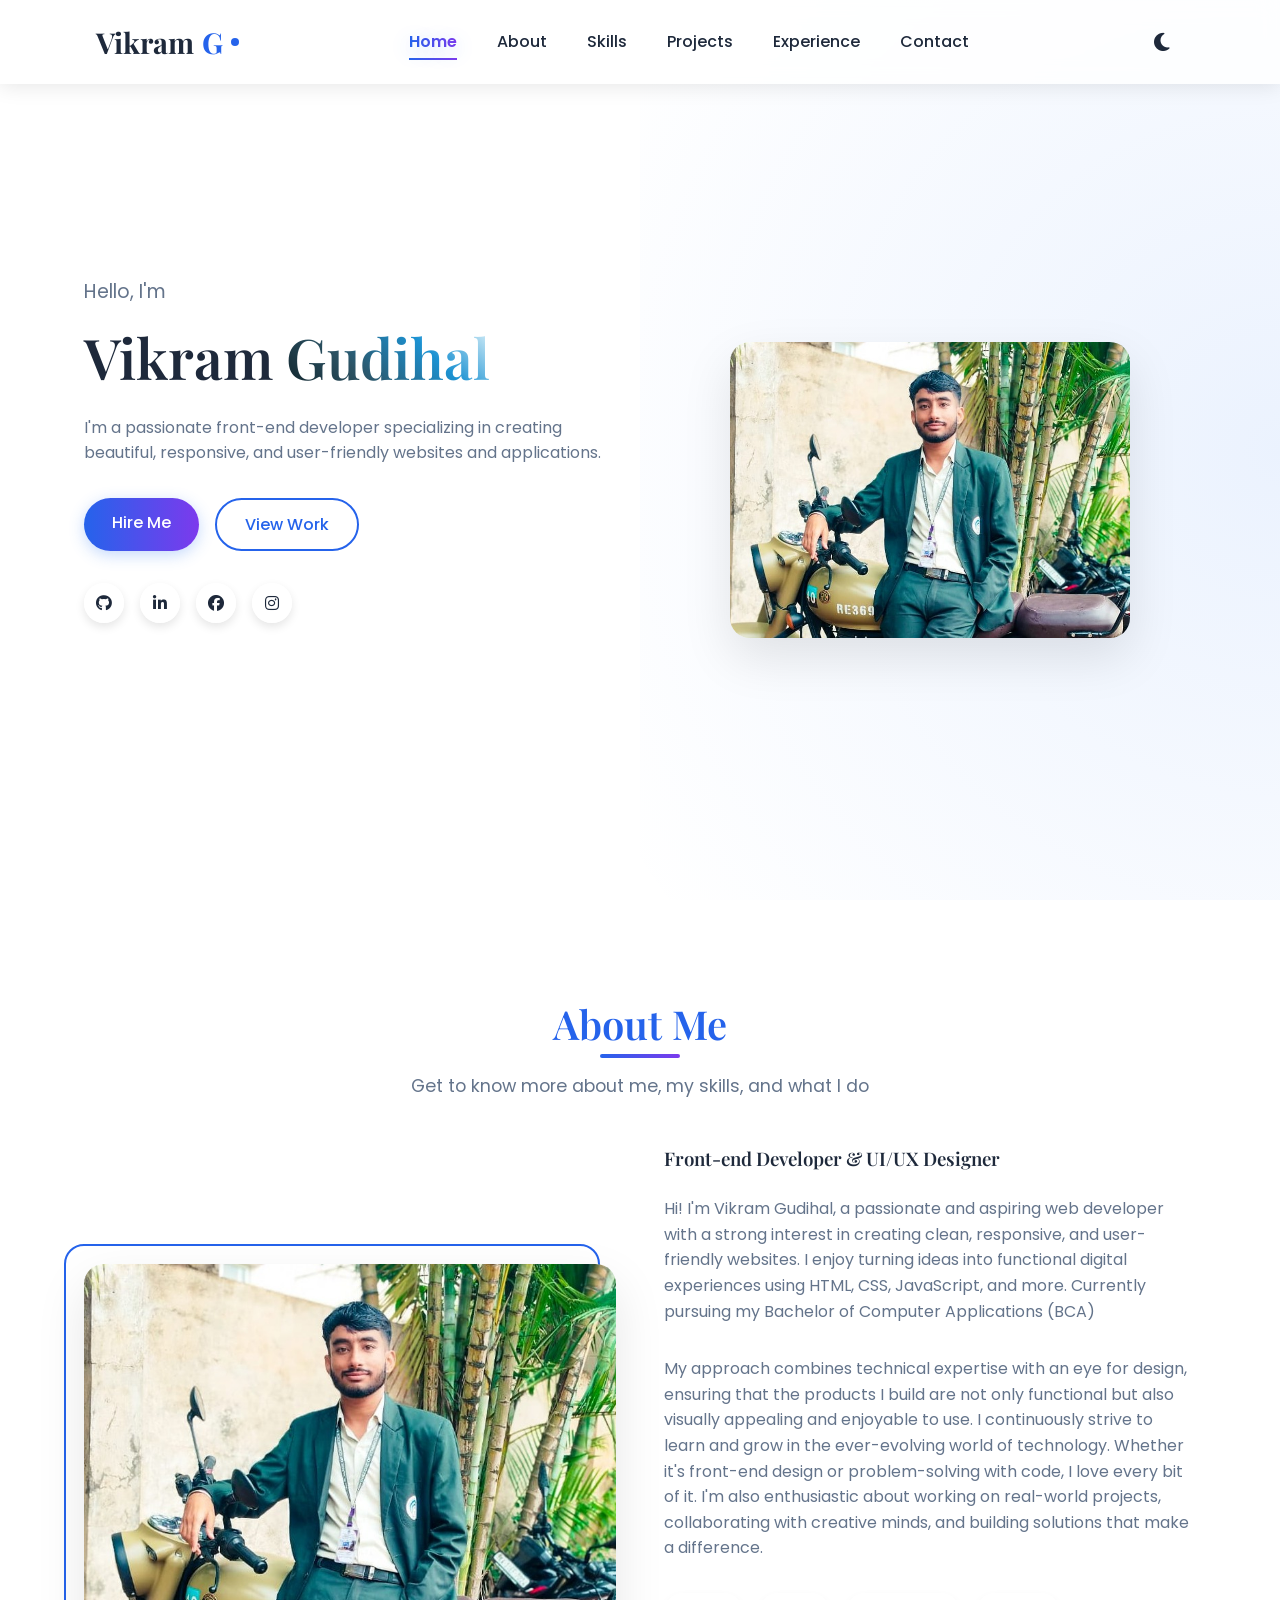
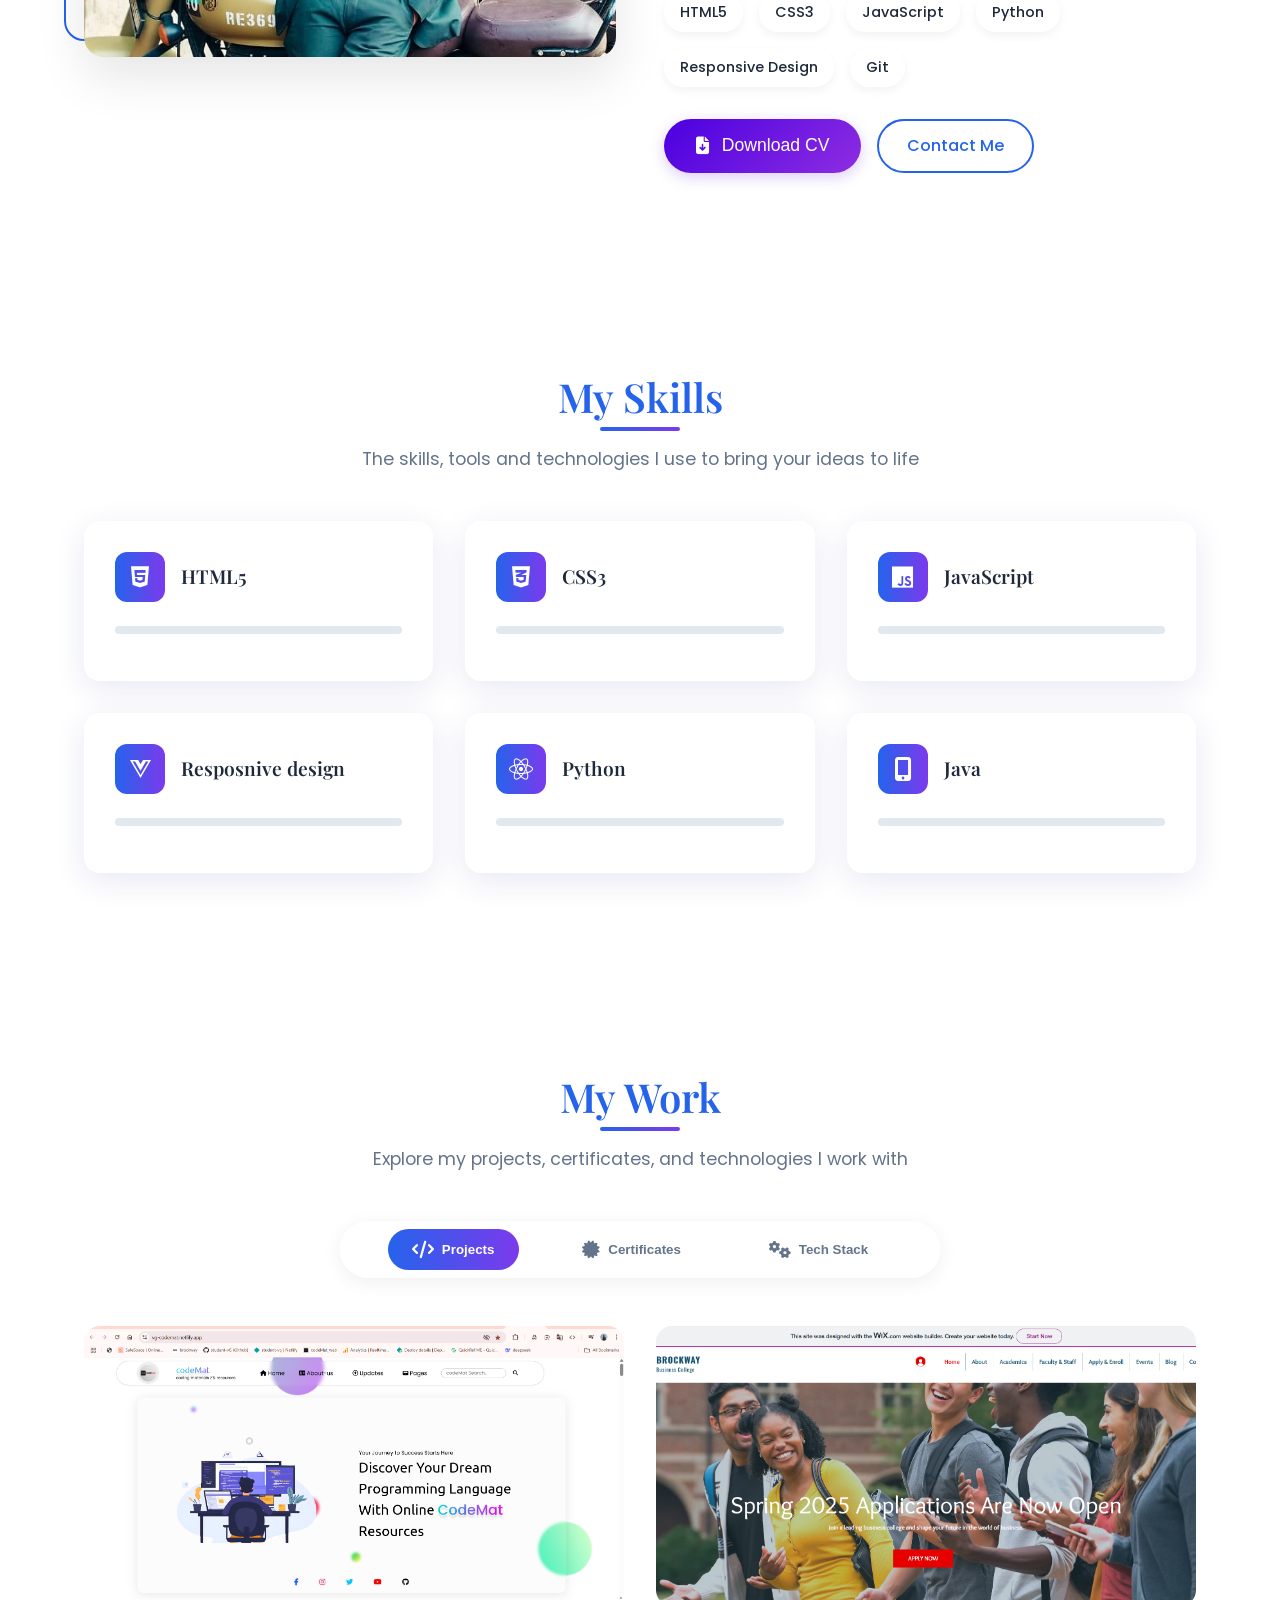
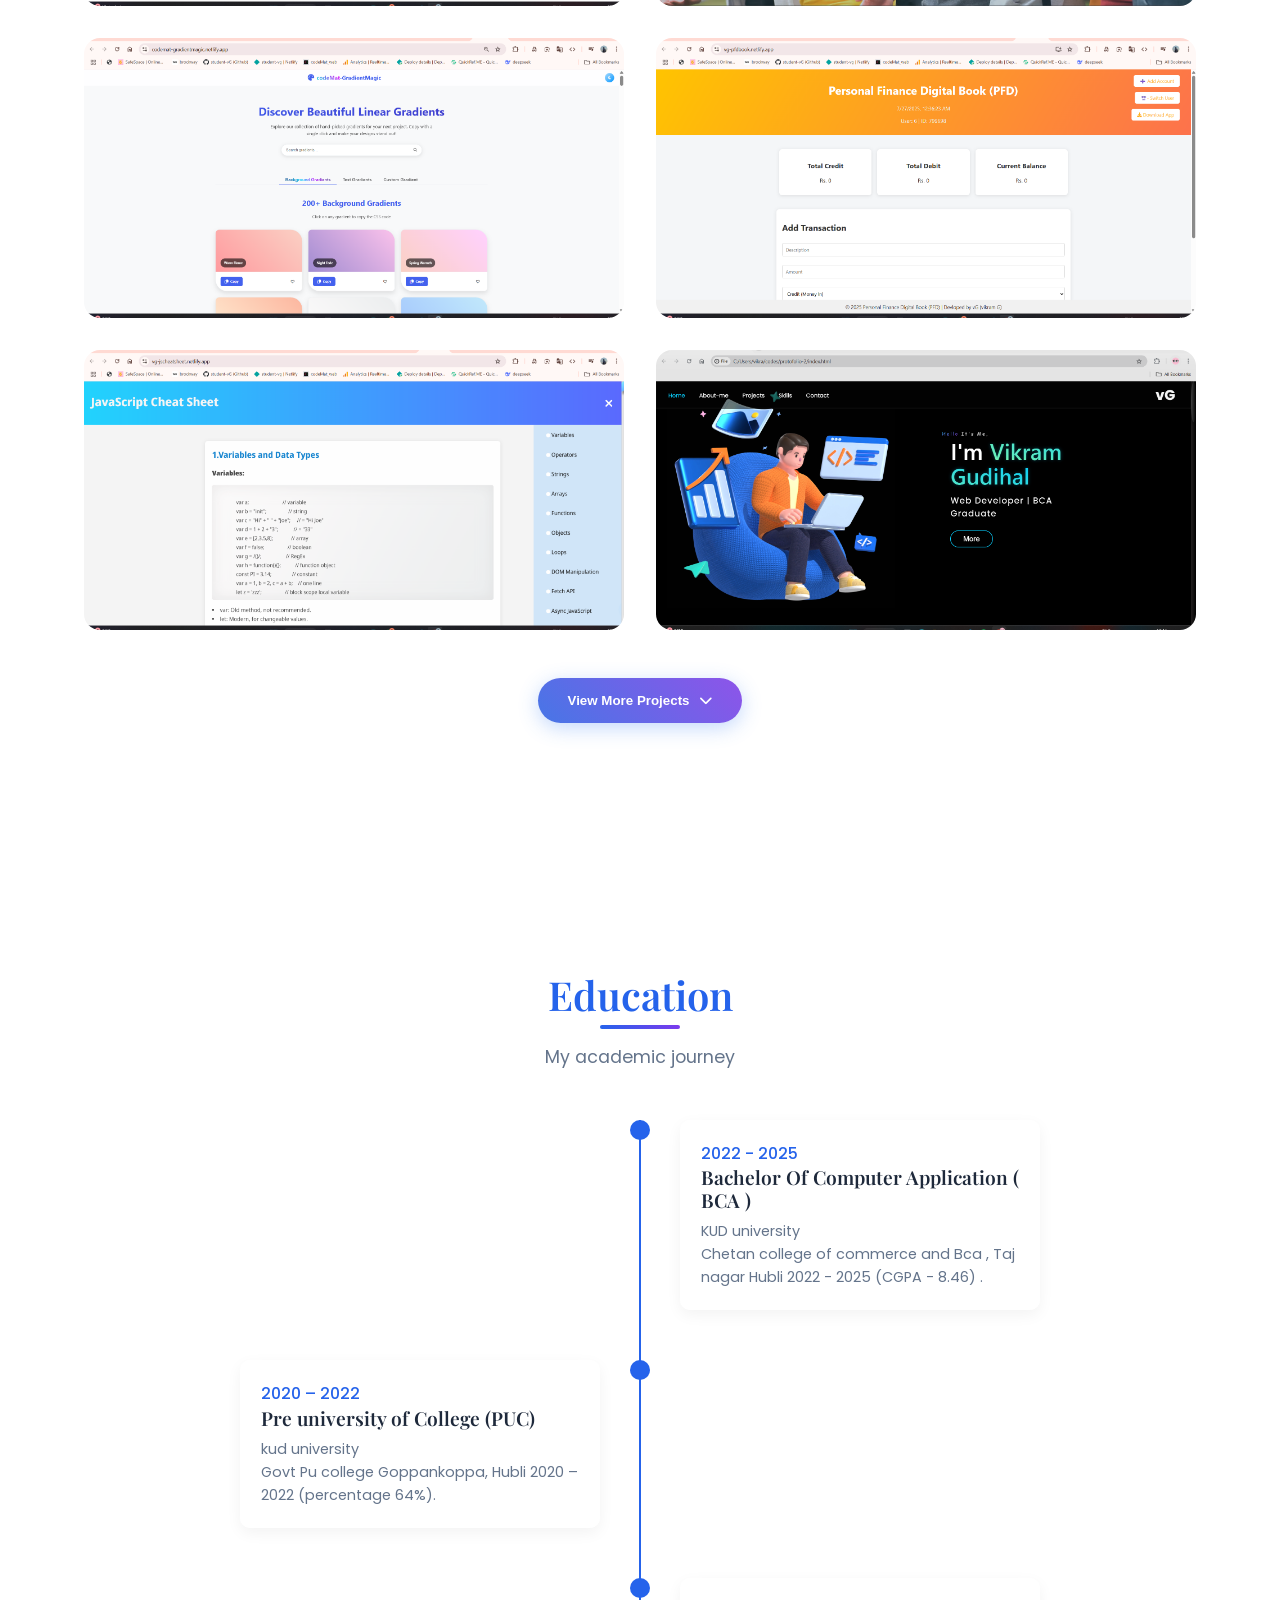
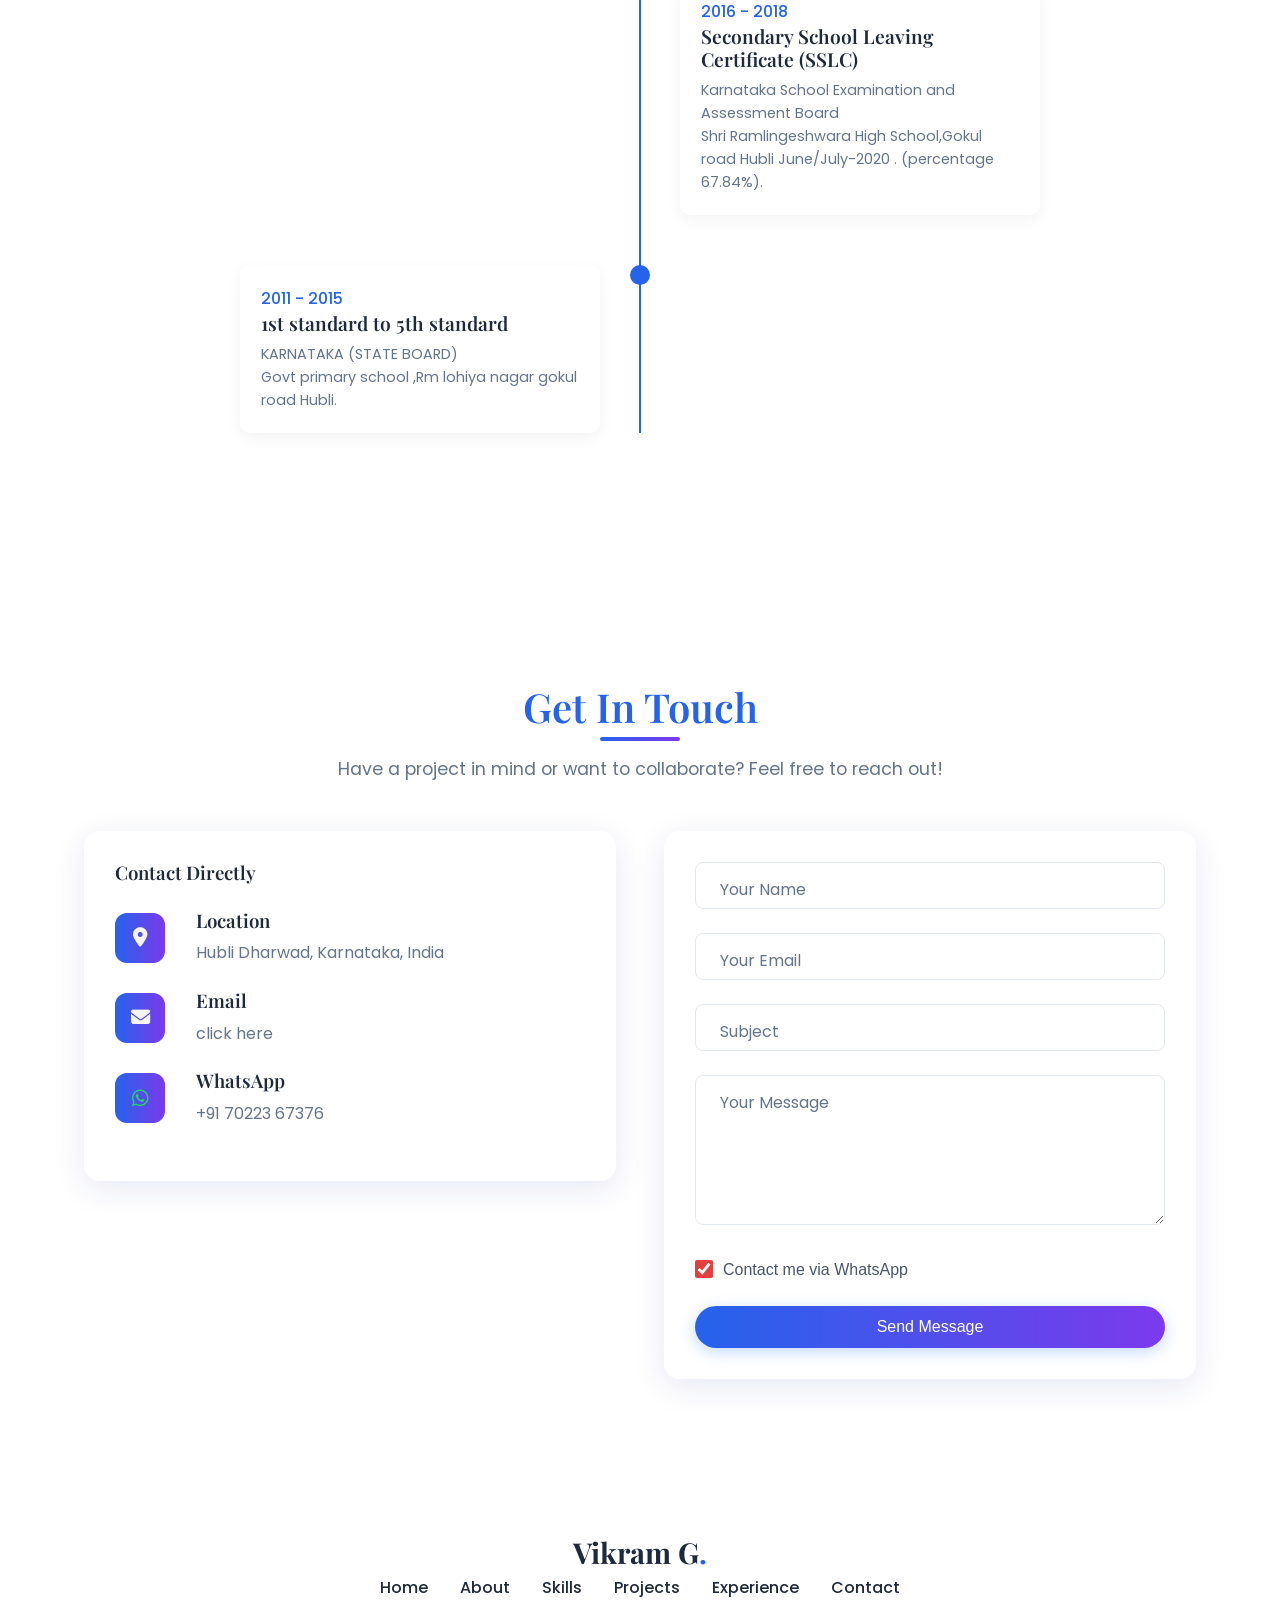
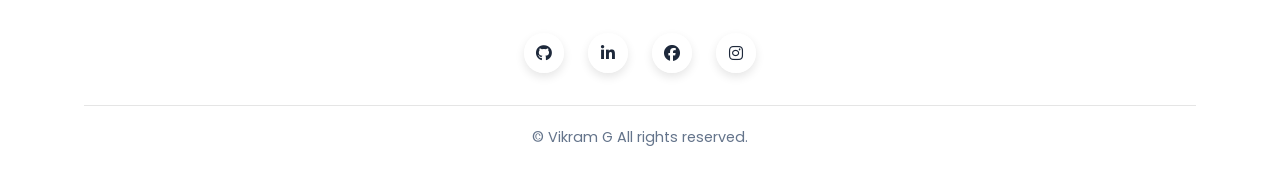
==== commit dc16c851: "Update index.html" ====
--- a/index.html
+++ b/index.html
@@ -111,6 +111,7 @@
 
       .section {
         padding: 100px 0;
+        overflow-x: hidden;
       }
 
       .section-title {
@@ -379,6 +380,9 @@
 
       /* Mobile Menu */
       @media (max-width: 992px) {
+           section ,body{
+       overflow-x: hidden;
+        }
         .nav-menu {
           position: fixed;
           top: 80px;
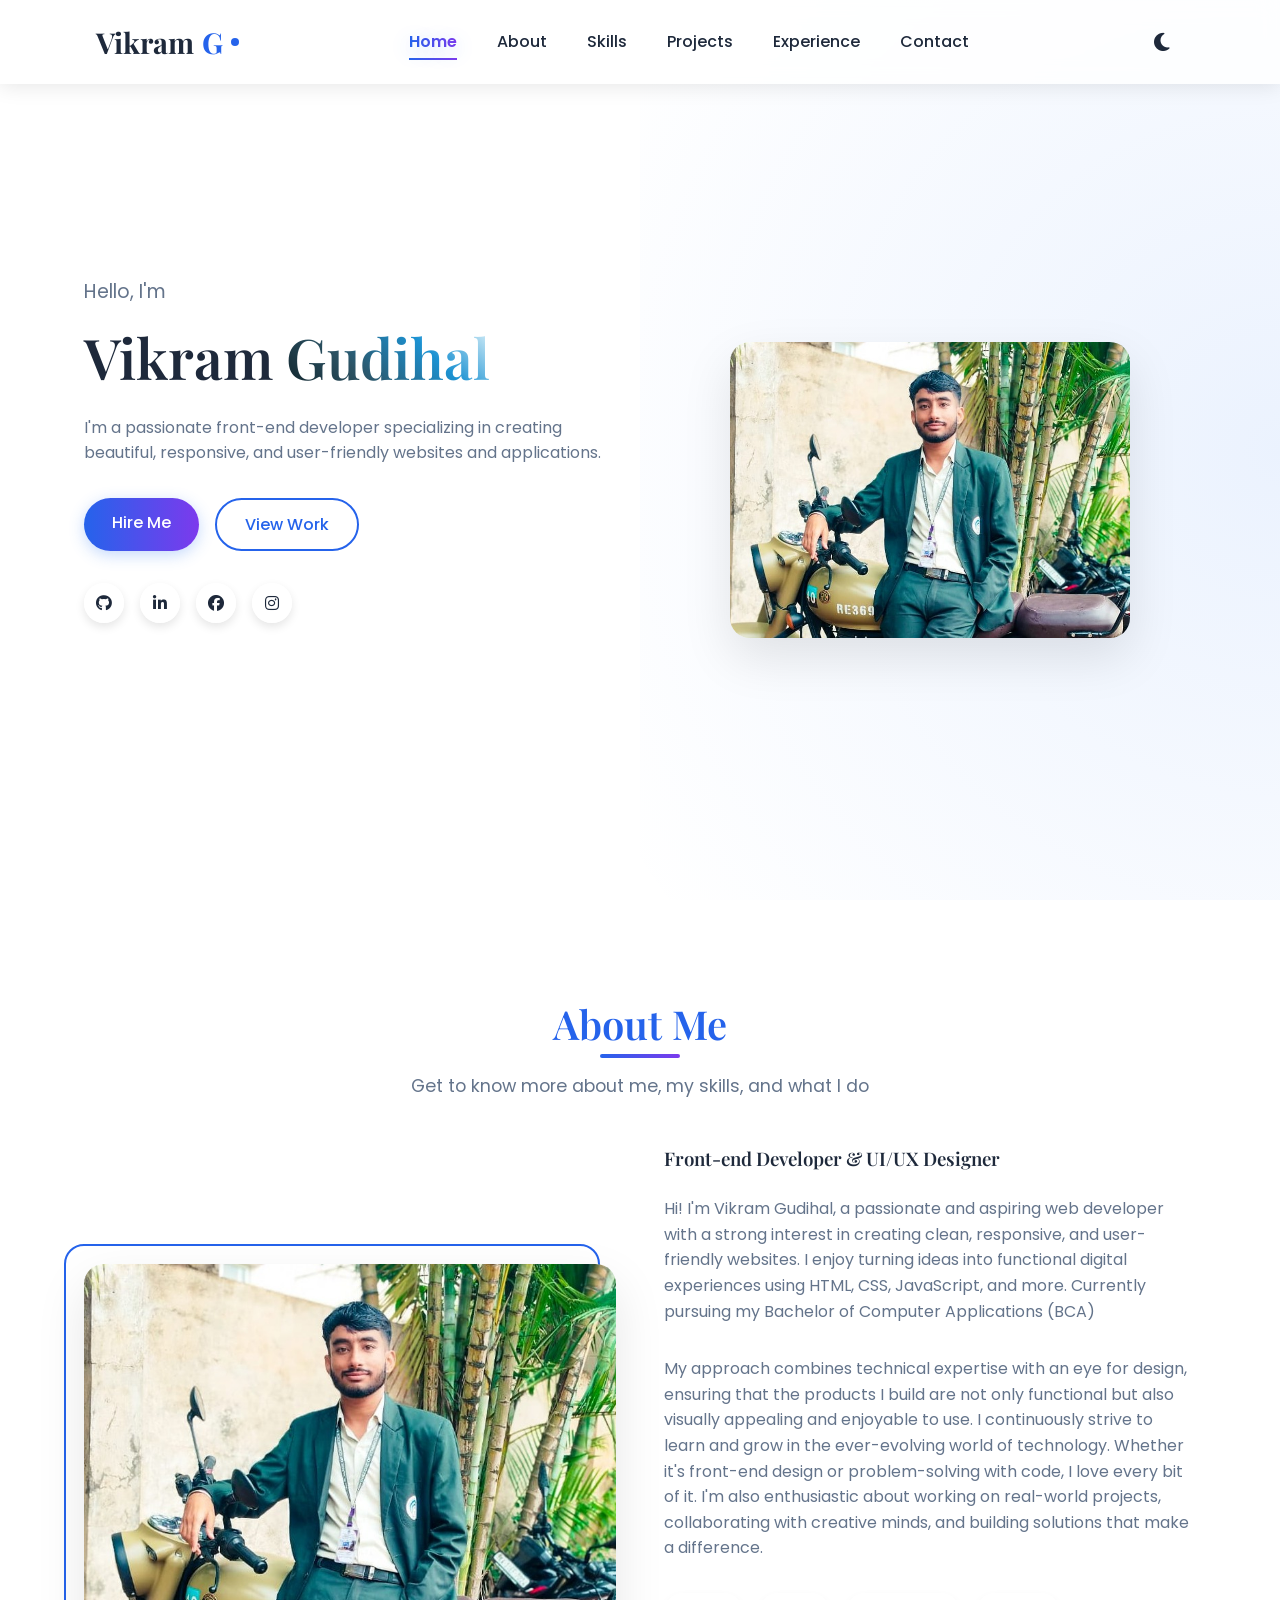
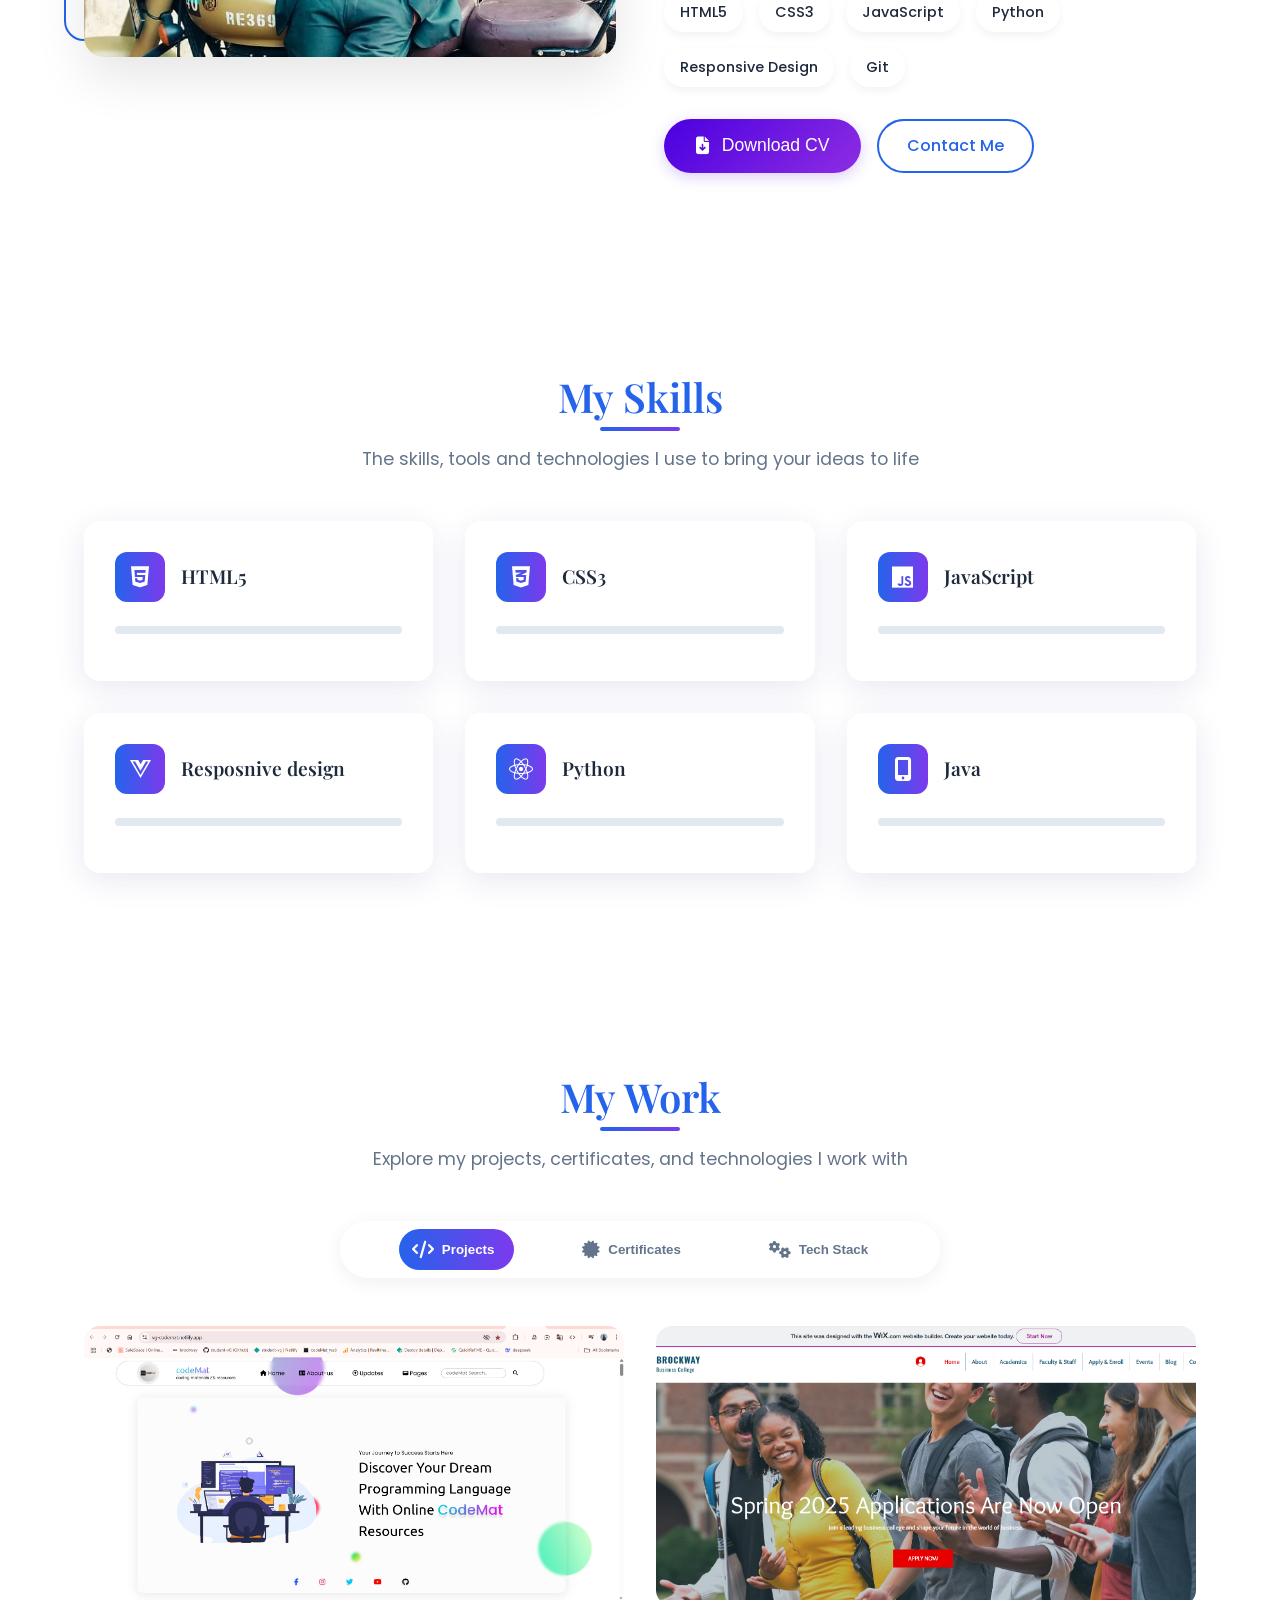
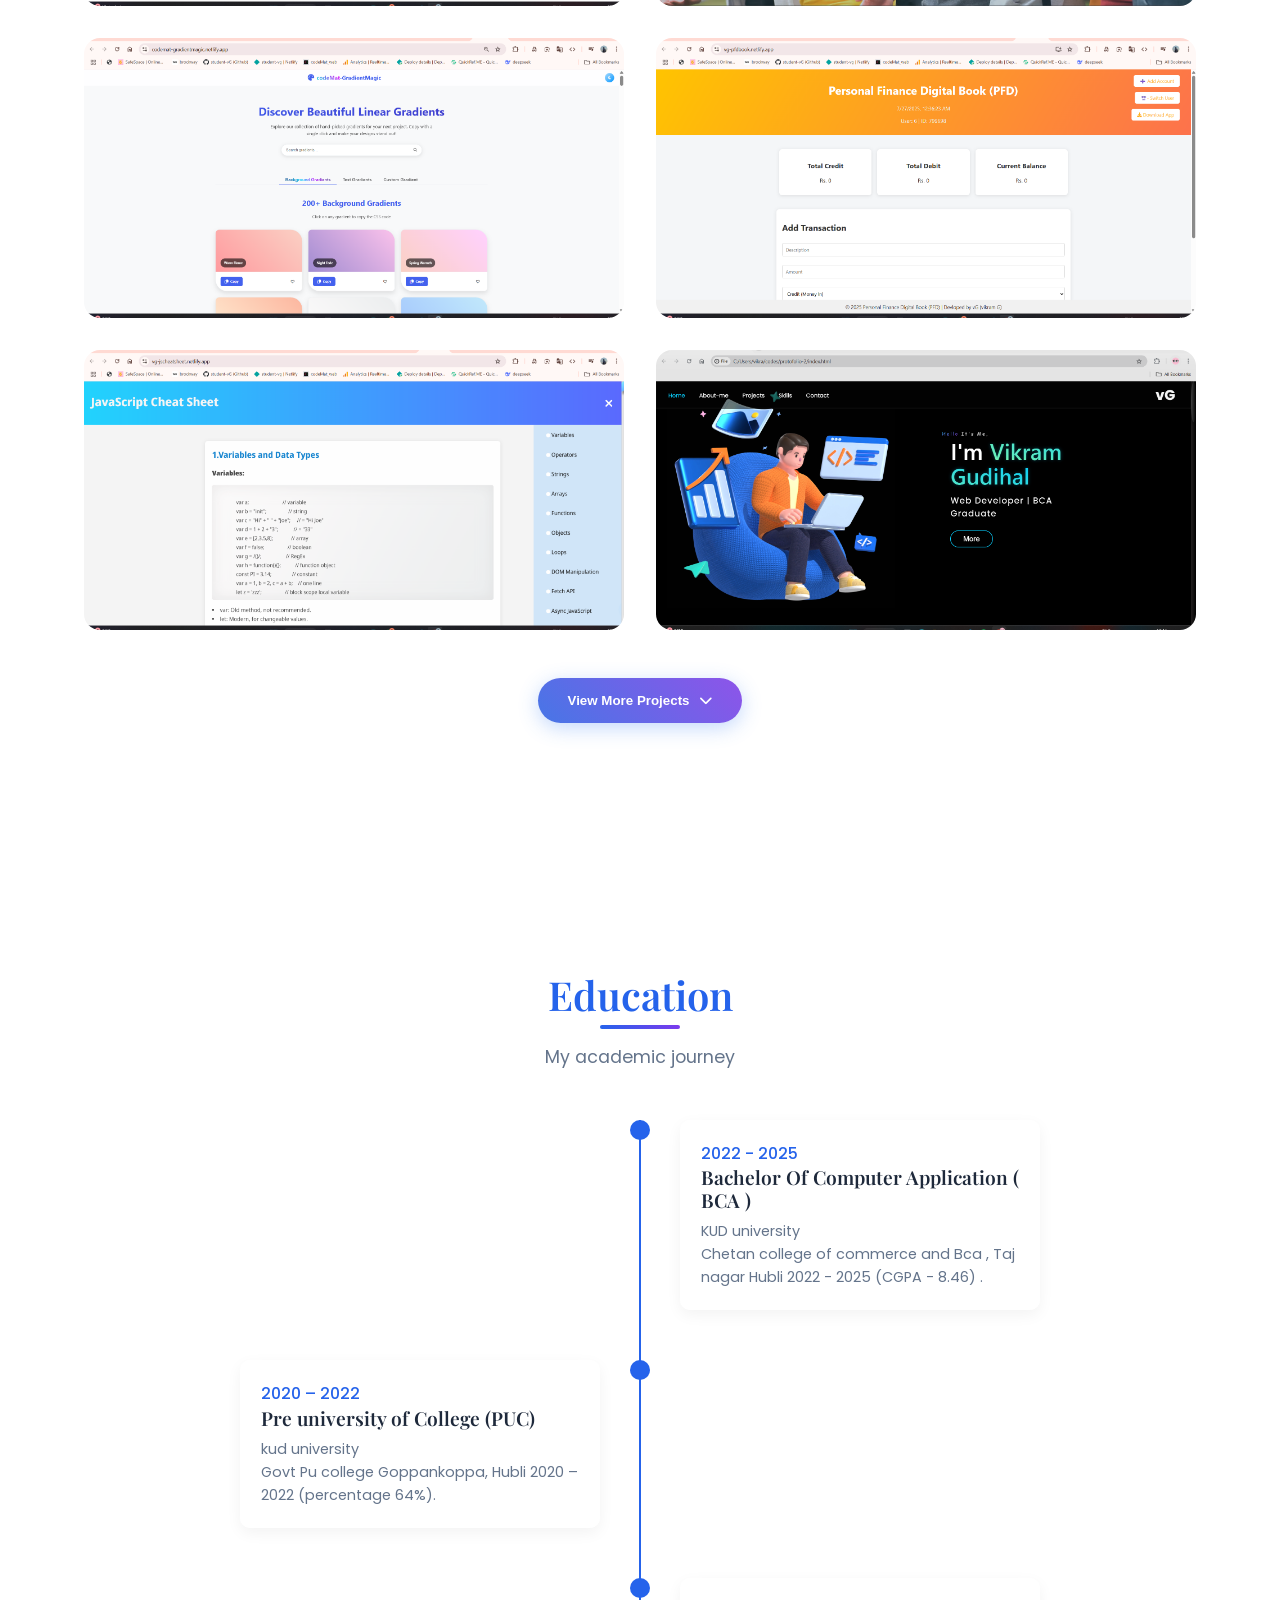
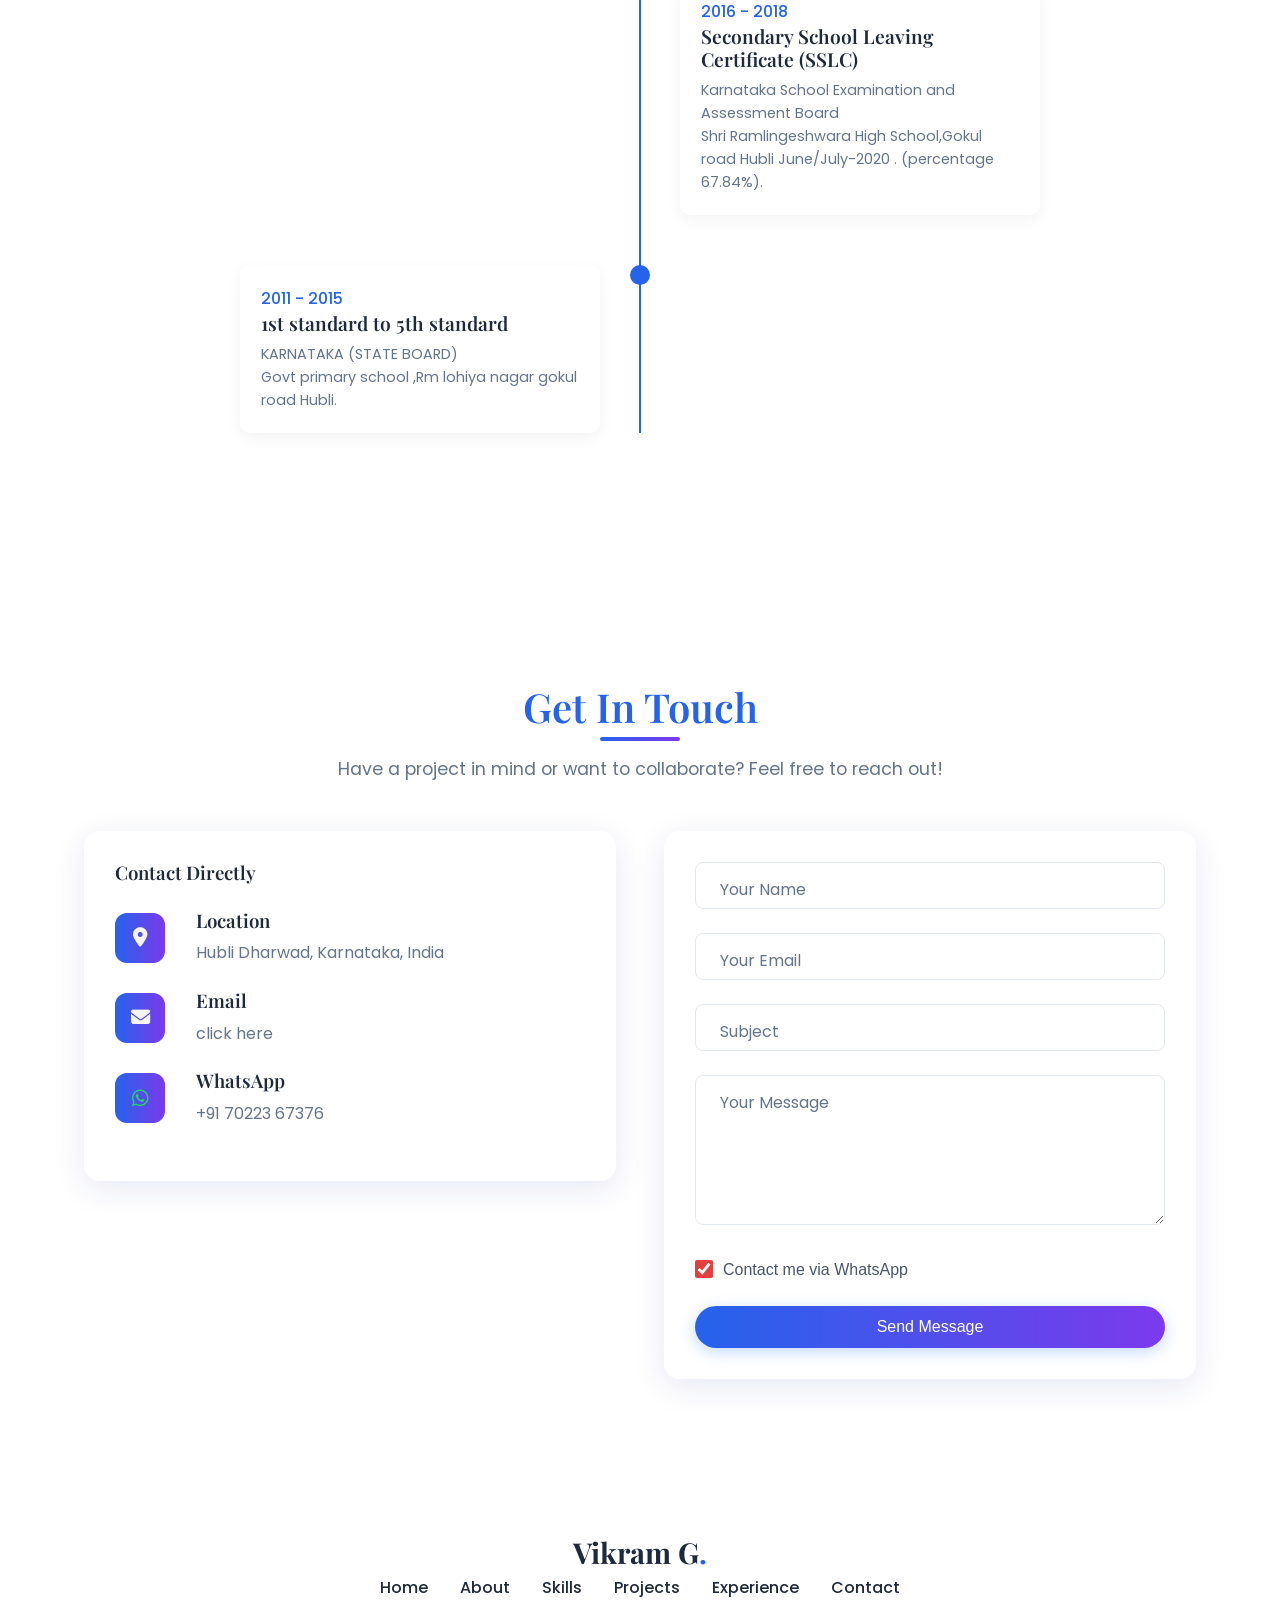
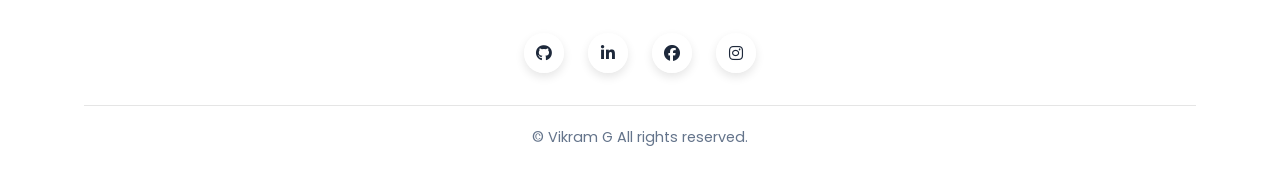
==== commit f0da71fa: "Update index.html Added the z index in skill container added for some bugs" ====
--- a/index.html
+++ b/index.html
@@ -604,6 +604,7 @@
         display: grid;
         grid-template-columns: repeat(auto-fill, minmax(300px, 1fr));
         gap: 2rem;
+        z-index: 1;
       }
 
       .skill-item {
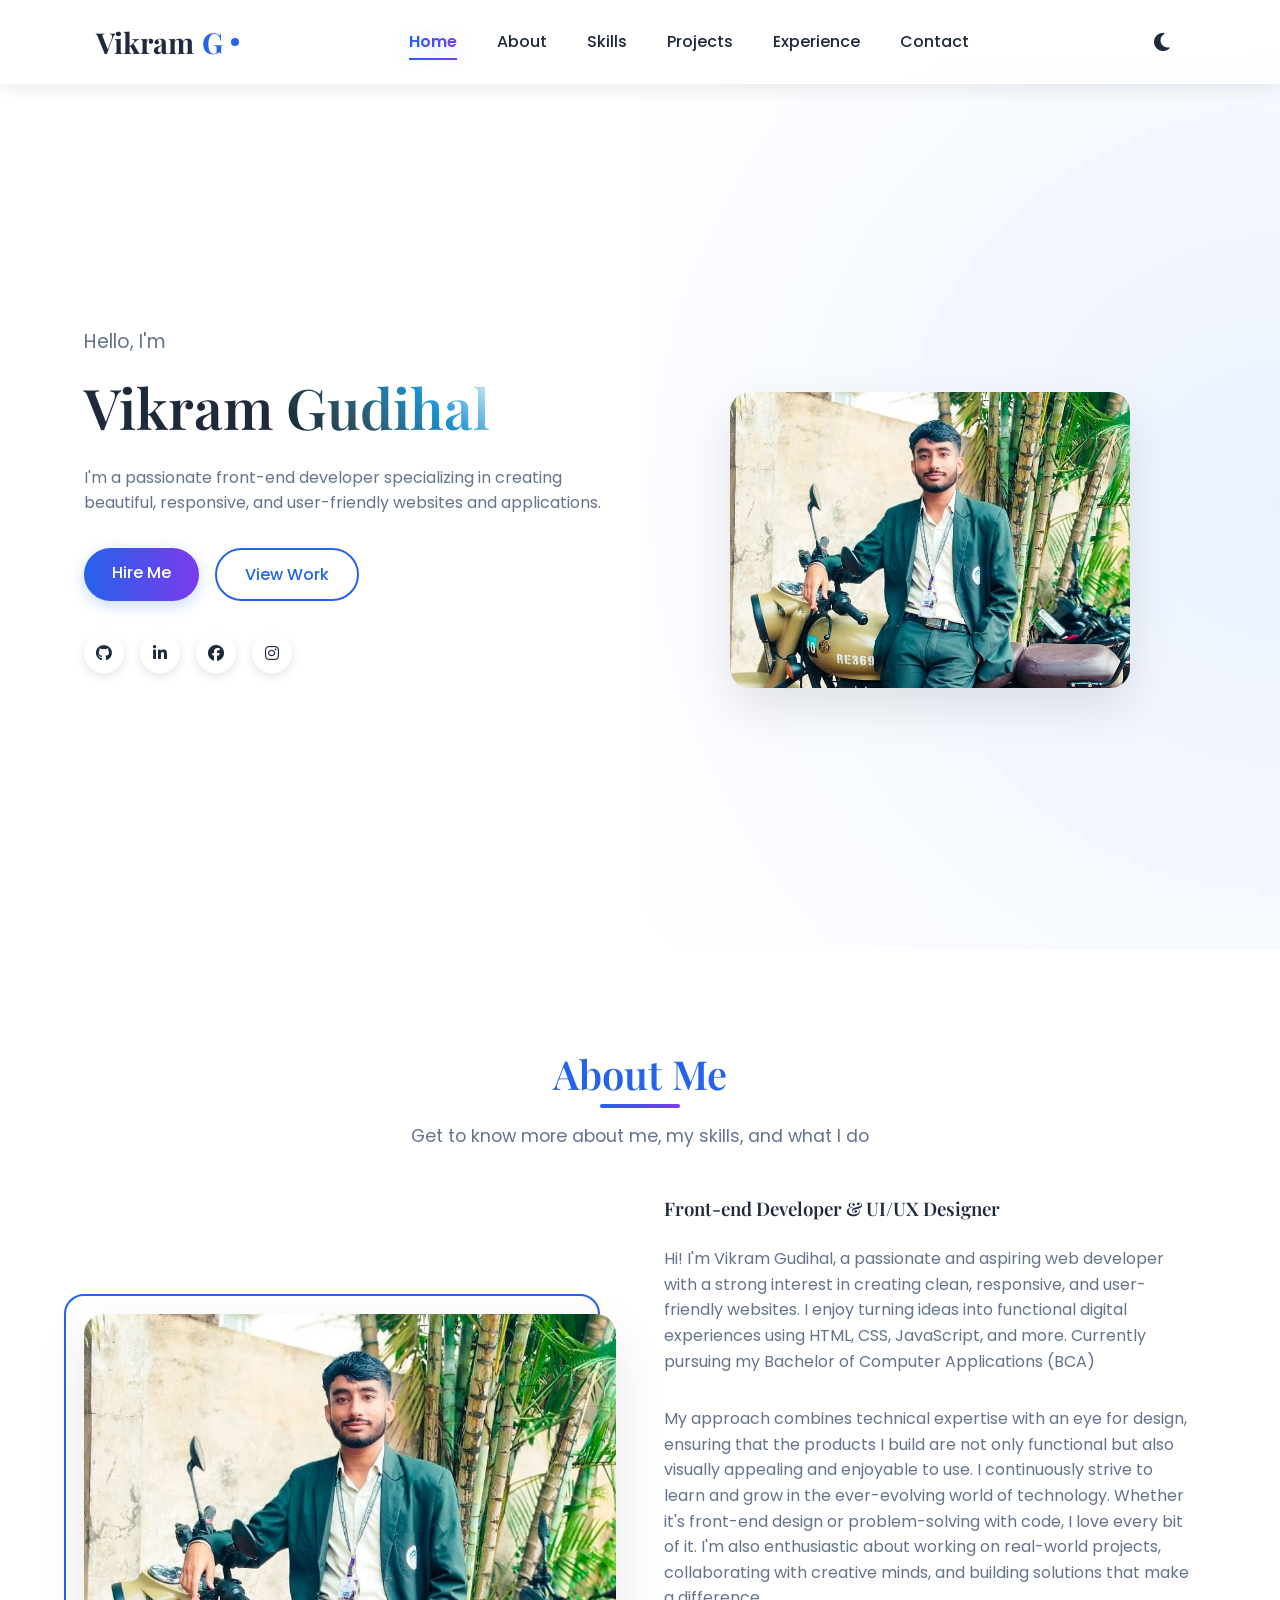
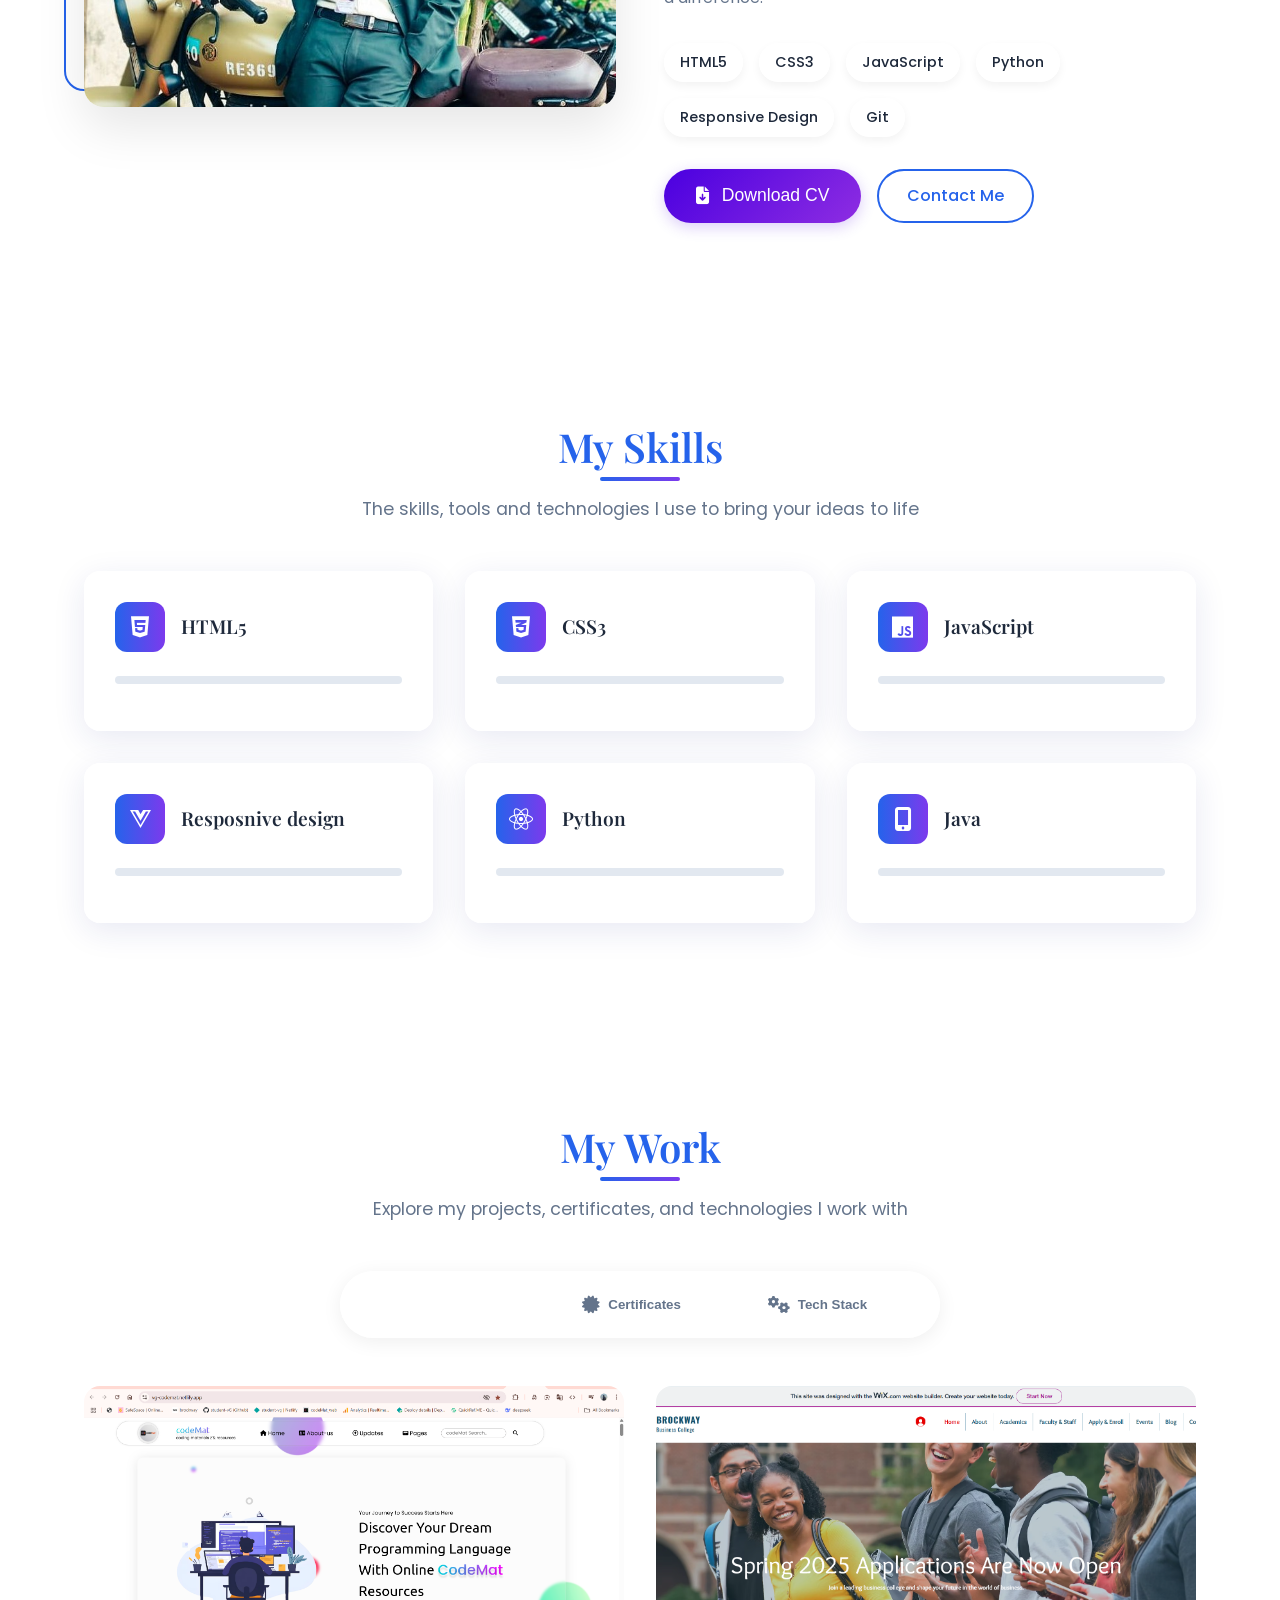
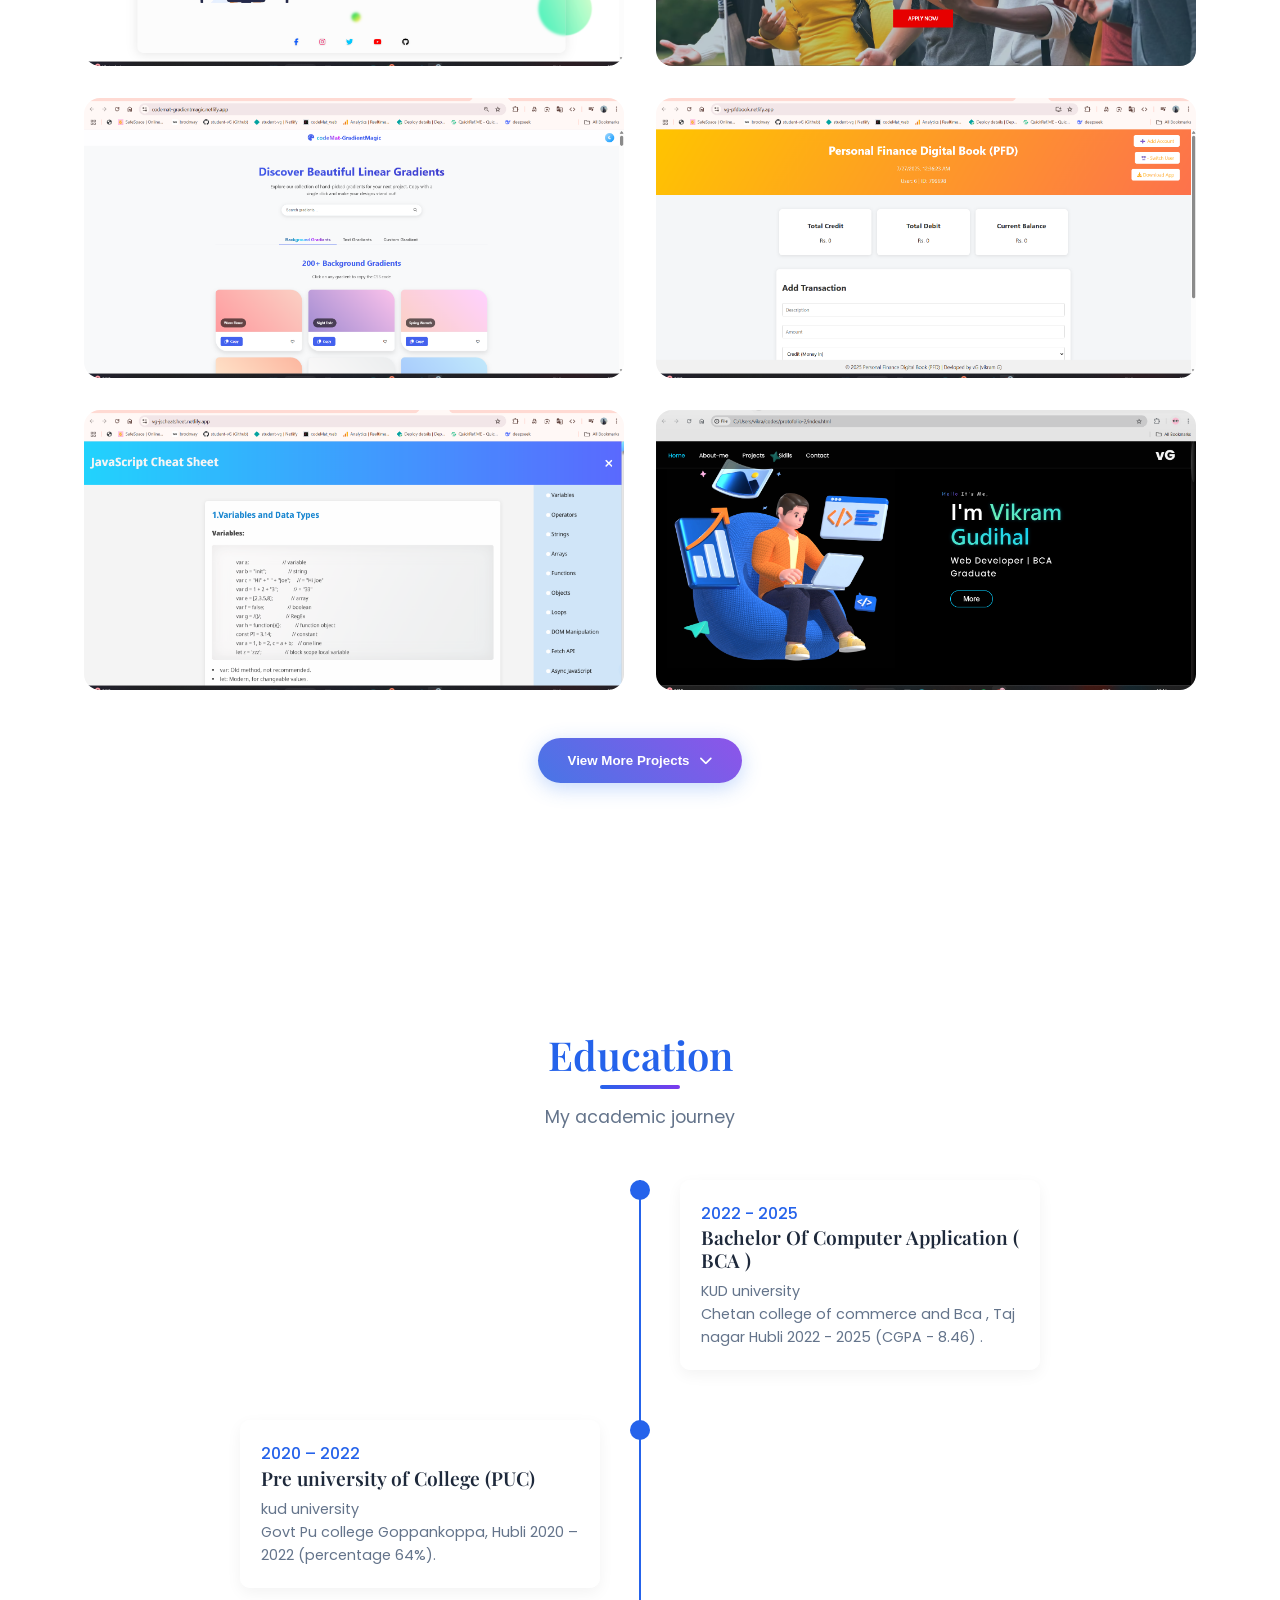
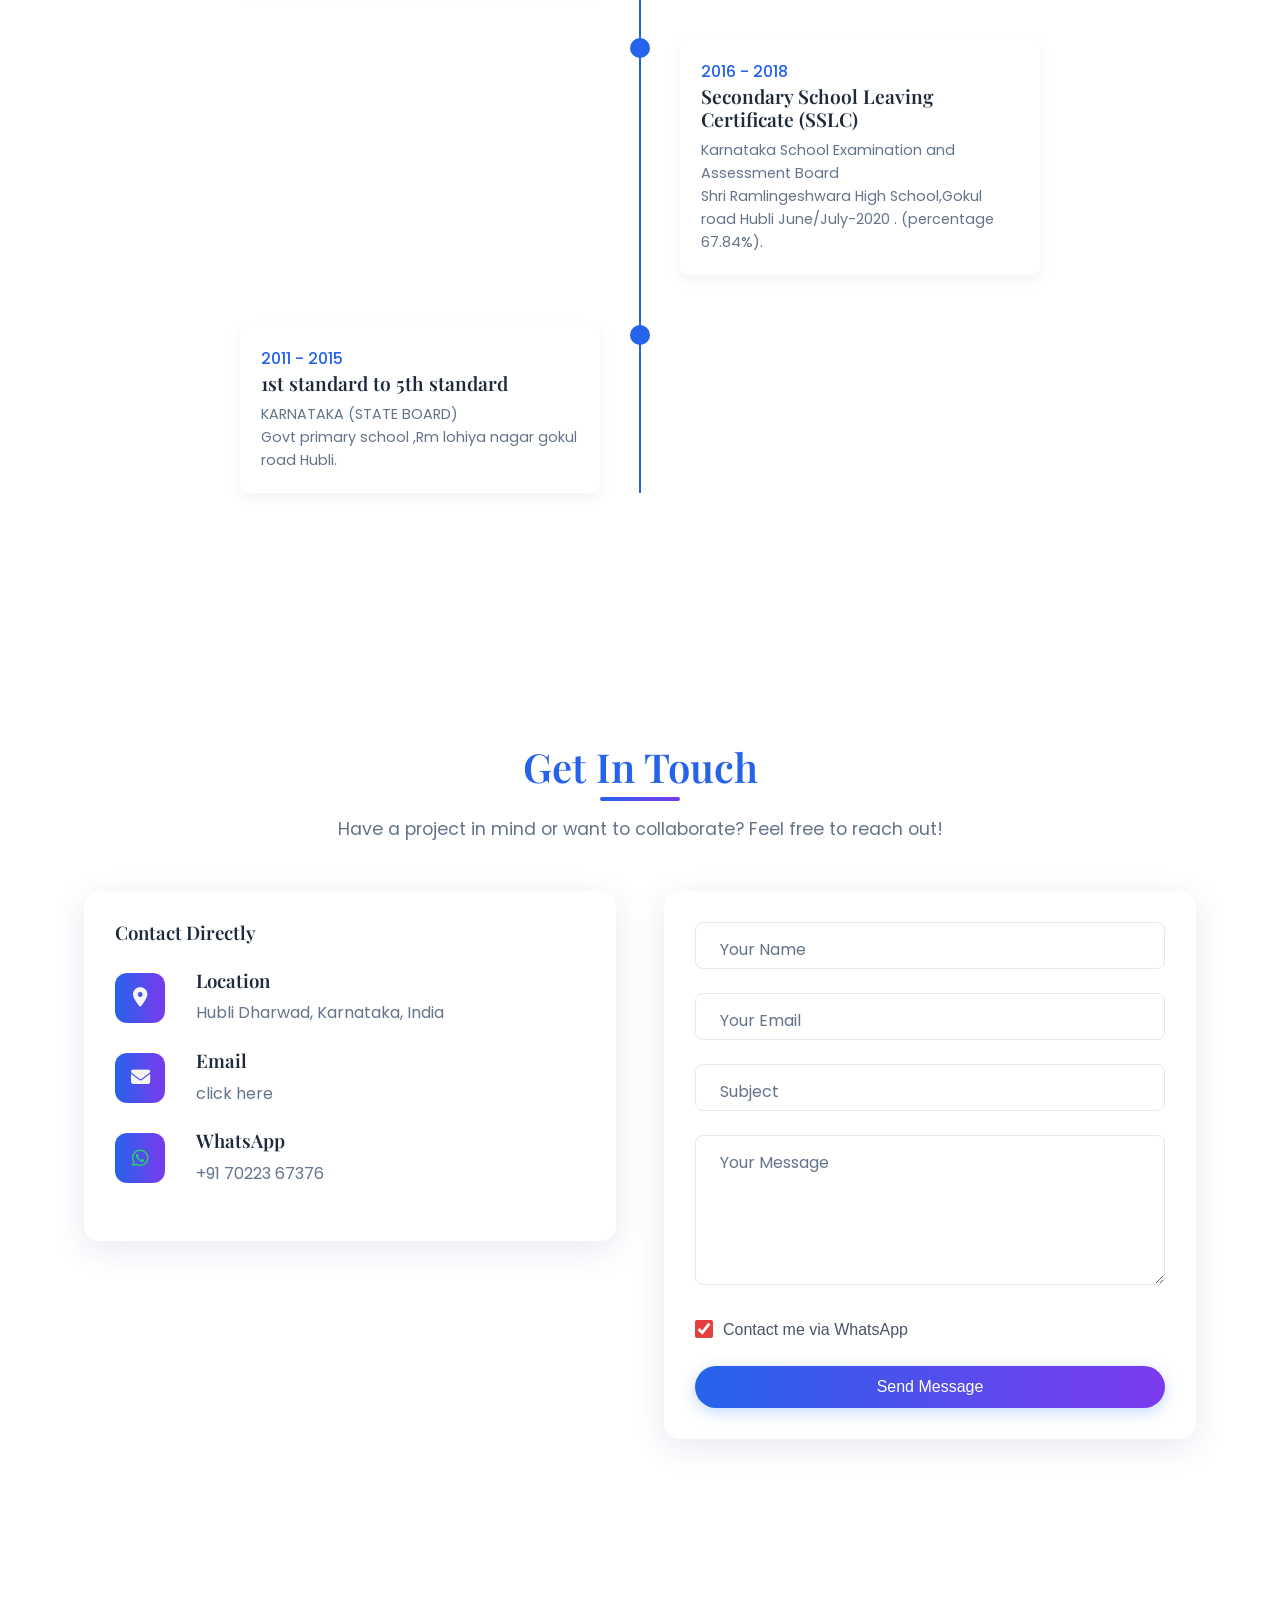
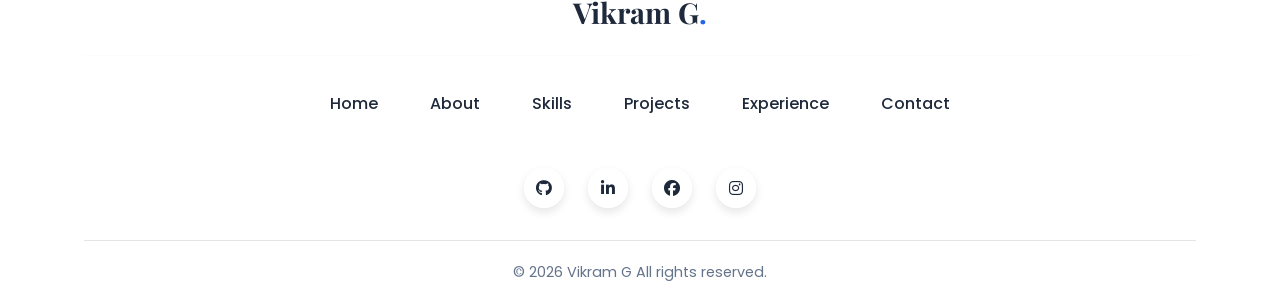
==== commit d45eec43: "Update index.html Entire code updated /replaced for some errors" ====
--- a/index.html
+++ b/index.html
@@ -1,181 +1,191 @@
 <!DOCTYPE html>
 <html lang="en">
-  <head>
-    <meta charset="UTF-8" />
-    <meta name="viewport" content="width=device-width, initial-scale=1.0" />
-    <title>Vikram Gudihal| Portfolio</title>
-    <!-- Favicon -->
-    <link rel="icon" type="image/png" href="assets/favicon.png" />
-    <!-- Font Awesome -->
-    <link
-      rel="stylesheet"
-      href="https://cdnjs.cloudflare.com/ajax/libs/font-awesome/6.4.0/css/all.min.css"
-    />
-    <!-- Google Fonts -->
-    <link rel="preconnect" href="https://fonts.googleapis.com" />
-    <link rel="preconnect" href="https://fonts.gstatic.com" crossorigin />
-    <link
-      href="https://fonts.googleapis.com/css2?family=Poppins:wght@300;400;500;600;700&family=Playfair+Display:wght@400;500;600;700&display=swap"
-      rel="stylesheet"
-    />
-    <!-- AOS Animation -->
-    <link href="https://unpkg.com/aos@2.3.1/dist/aos.css" rel="stylesheet" />
-    <!-- Swiper JS -->
-    <link
-      rel="stylesheet"
-      href="https://unpkg.com/swiper@9/swiper-bundle.min.css"
-    />
-    <!-- Main CSS -->
-    <style>
-      /* CSS Variables for Theme Switching */
-      :root {
-        --primary-color: #2563eb;
-        --secondary-color: #7c3aed;
-        --text-color: #1e293b;
-        --text-color-light: #64748b;
-        --bg-color: #ffffff;
-        --card-bg: rgba(255, 255, 255, 0.8);
-        --nav-bg: rgba(255, 255, 255, 0.8);
-        --glass-border: rgba(255, 255, 255, 0.2);
-        --glass-shadow: 0 8px 32px 0 rgba(31, 38, 135, 0.1);
-        --transition: all 0.3s ease;
-      }
-
-      .dark-mode {
-        --primary-color: #3b82f6;
-        --secondary-color: #8b5cf6;
-        --text-color: #f8fafc;
-        --text-color-light: #94a3b8;
-        --bg-color: #0f172a;
-        --card-bg: rgba(15, 23, 42, 0.8);
-        --nav-bg: rgba(15, 23, 42, 0.8);
-        --glass-border: rgba(255, 255, 255, 0.05);
-        --glass-shadow: 0 8px 32px 0 rgba(0, 0, 0, 0.2);
-      }
-
-      /* Base Styles */
-      * {
-        margin: 0;
-        padding: 0;
-        box-sizing: border-box;
-      }
-
-      ::selection{
-        background: #8a5cf6db;
-        color: white;
-      }
-
-      html {
-        scroll-behavior: smooth;
-      }
-
-      body {
-        font-family: "Poppins", sans-serif;
-        color: var(--text-color);
-        background-color: var(--bg-color);
-        line-height: 1.6;
-        transition: var(--transition);
-        overflow-x: hidden;
-      }
-
-      h1,
-      h2,
-      h3,
-      h4 {
-        font-family: "Playfair Display", serif;
-        font-weight: 600;
-        line-height: 1.2;
-      }
-
-      a {
-        text-decoration: none;
-        color: inherit;
-      }
-
-      ul {
-        list-style: none;
-      }
-
-      img {
-        max-width: 100%;
-        height: auto;
-        display: block;
-      }
-
-      .container {
-        width: 90%;
-        max-width: 1200px;
-        margin: 0 auto;
-        padding: 0 20px;
-      }
-
-      .section {
-        padding: 100px 0;
-        overflow-x: hidden;
-      }
-
-      .section-title {
-        font-size: 2.5rem;
-        margin-bottom: 1.5rem;
-        text-align: center;
-        position: relative;
-        color: var(--primary-color);
-      }
-
-      .section-title::after {
-        content: "";
-        position: absolute;
-        bottom: -10px;
-        left: 50%;
-        transform: translateX(-50%);
-        width: 80px;
-        height: 4px;
-        background: linear-gradient(
-          to right,
+<head>
+  <meta charset="UTF-8" />
+  <meta name="viewport" content="width=device-width, initial-scale=1.0" />
+  <title>Vikram Gudihal || Portfolio</title>
+  <link rel="icon" href="./assets/favicon-16x16.png" type="image/png" sizes="16x16">
+  <link rel="icon" href="./assets/favicon-32x32.png" type="image/png" sizes="32x32">
+  <link rel="icon" href="./assets/favicon-192x192.png" type="image/png" sizes="192x192">
+  <link rel="stylesheet" href="https://cdnjs.cloudflare.com/ajax/libs/font-awesome/6.4.0/css/all.min.css" />
+  <link rel="preconnect" href="https://fonts.googleapis.com" />
+  <link rel="preconnect" href="https://fonts.gstatic.com" crossorigin />
+  <link
+    href="https://fonts.googleapis.com/css2?family=Poppins:wght@300;400;500;600;700&family=Playfair+Display:wght@400;500;600;700&display=swap"
+    rel="stylesheet" />
+  <link href="https://unpkg.com/aos@2.3.1/dist/aos.css" rel="stylesheet" />
+  <link rel="stylesheet" href="https://unpkg.com/swiper@9/swiper-bundle.min.css" />
+  <link rel="stylesheet" href="https://cdn.jsdelivr.net/npm/swiper@9/swiper-bundle.min.css">
+  <script src="https://cdn.jsdelivr.net/npm/swiper@9/swiper-bundle.min.js"></script>
+  <style>
+    /* CSS Variables for Theme Switching */
+    :root {
+      --primary-color: #2563eb;
+      --secondary-color: #7c3aed;
+      --text-color: #1e293b;
+      --text-color-light: #64748b;
+      --bg-color: #ffffff;
+      --card-bg: rgba(255, 255, 255, 0.8);
+      --nav-bg: rgba(255, 255, 255, 0.8);
+      --glass-border: rgba(255, 255, 255, 0.2);
+      --glass-shadow: 0 8px 32px 0 rgba(31, 38, 135, 0.1);
+      --transition: all 0.3s ease;
+    }
+
+    .dark-mode {
+      --primary-color: #3b82f6;
+      --secondary-color: #8b5cf6;
+      --text-color: #f8fafc;
+      --text-color-light: #94a3b8;
+      --bg-color: #0f172a;
+      --card-bg: rgba(15, 23, 42, 0.8);
+      --nav-bg: rgba(15, 23, 42, 0.8);
+      --glass-border: rgba(255, 255, 255, 0.05);
+      --glass-shadow: 0 8px 32px 0 rgba(0, 0, 0, 0.2);
+    }
+
+    /* Base Styles */
+    * {
+      margin: 0;
+      padding: 0;
+      box-sizing: border-box;
+    }
+
+    ::selection {
+      background: #8a5cf6db;
+      color: white;
+    }
+
+
+    html::-webkit-scrollbar-track {
+      background: linear-gradient(135deg, #ffdee95a, #b5fffd4d);
+    }
+
+    html::-webkit-scrollbar {
+      width: 15px;
+      color: #000000;
+    }
+
+    html::-webkit-scrollbar-thumb {
+      background: linear-gradient(135deg, #FFDEE9, #B5FFFC);
+
+      border-radius: 25px;
+    }
+
+    html::-webkit-scrollbar-thumb:active {
+      /* box-shadow: 1px 5px 8px rgb(208, 123, 245); */
+      background: linear-gradient(45deg, #4E65FF, #92EFFD);
+
+    }
+
+
+    html {
+      scroll-behavior: smooth;
+    }
+
+    body {
+      font-family: "Poppins", sans-serif;
+      color: var(--text-color);
+      background-color: var(--bg-color);
+      line-height: 1.6;
+      transition: var(--transition);
+      overflow-x: hidden;
+    }
+
+    h1,
+    h2,
+    h3,
+    h4 {
+      font-family: "Playfair Display", serif;
+      font-weight: 600;
+      line-height: 1.2;
+    }
+
+    a {
+      text-decoration: none;
+      color: inherit;
+    }
+
+    ul {
+      list-style: none;
+    }
+
+    img {
+      max-width: 100%;
+      height: auto;
+      display: block;
+    }
+
+    .container {
+      width: 90%;
+      max-width: 1200px;
+      margin: 0 auto;
+      padding: 0 20px;
+    }
+
+    .section {
+      padding: 100px 0;
+      overflow: hidden;
+    }
+
+    .section-title {
+      font-size: 2.5rem;
+      margin-bottom: 1.5rem;
+      text-align: center;
+      position: relative;
+      color: var(--primary-color);
+    }
+
+    .section-title::after {
+      content: "";
+      position: absolute;
+      bottom: -10px;
+      left: 50%;
+      transform: translateX(-50%);
+      width: 80px;
+      height: 4px;
+      background: linear-gradient(to right,
           var(--primary-color),
-          var(--secondary-color)
-        );
-        border-radius: 2px;
-      }
-
-      .section-subtitle {
-        text-align: center;
-        color: var(--text-color-light);
-        max-width: 700px;
-        margin: 0 auto 3rem;
-        font-size: 1.1rem;
-      }
-
-      .btn {
-        display: inline-block;
-        padding: 12px 28px;
-        background: linear-gradient(
-          to right,
+          var(--secondary-color));
+      border-radius: 2px;
+    }
+
+    .section-subtitle {
+      text-align: center;
+      color: var(--text-color-light);
+      max-width: 700px;
+      margin: 0 auto 3rem;
+      font-size: 1.1rem;
+    }
+
+    .btn {
+      display: inline-block;
+      padding: 12px 28px;
+      background: linear-gradient(to right,
           var(--primary-color),
-          var(--secondary-color)
-        );
-        color: white;
-        border-radius: 30px;
-        font-weight: 500;
-        transition: var(--transition);
-        border: none;
-        cursor: pointer;
-        font-size: 1rem;
-        box-shadow: 0 4px 15px rgba(59, 130, 246, 0.3);
-      }
-
-      .btn:hover {
-        transform: translateY(-3px);
-        box-shadow: 0 6px 20px rgba(59, 130, 246, 0.4);
-      }
-
-      .btn-outline {
-        background: transparent;
-        border: 2px solid var(--primary-color);
-        color: var(--primary-color);
-        box-shadow: none;
-        cursor: auto;
-      }
+          var(--secondary-color));
+      color: white;
+      border-radius: 30px;
+      font-weight: 500;
+      transition: var(--transition);
+      border: none;
+      cursor: pointer;
+      font-size: 1rem;
+      box-shadow: 0 4px 15px rgba(59, 130, 246, 0.3);
+    }
+
+    .btn:hover {
+      transform: translateY(-3px);
+      box-shadow: 0 6px 20px rgba(59, 130, 246, 0.4);
+    }
+
+    .btn-outline {
+      background: transparent;
+      border: 2px solid var(--primary-color);
+      color: var(--primary-color);
+      box-shadow: none;
+      cursor: auto;
+    }
 
     /*  .btn-outline:hover {
         background: linear-gradient(
@@ -186,3191 +196,3271 @@
         color: white;
       }*/
 
-      .text-gradient {
-        background: linear-gradient(
-          to right,
+    .text-gradient {
+      background: linear-gradient(to right,
           var(--primary-color),
-          var(--secondary-color)
-        );
-        -webkit-background-clip: text;
-        background-clip: text;
-        color: transparent;
-      }
-
-      /* Glassmorphism Effect */
-      .glass-card {
-        background: var(--card-bg);
-        backdrop-filter: blur(10px);
-        -webkit-backdrop-filter: blur(10px);
-        border-radius: 16px;
-        border: 1px solid var(--glass-border);
-        box-shadow: var(--glass-shadow);
-        padding: 30px;
-        transition: var(--transition);
-      }
-
-      .glass-card:hover {
-        transform: translateY(-5px);
-        box-shadow: 0 15px 30px rgba(59, 130, 246, 0.2);
-      }
-
-      /* Modern Navigation Bar */
-      header {
+          var(--secondary-color));
+      -webkit-background-clip: text;
+      background-clip: text;
+      color: transparent;
+    }
+
+    /* Glassmorphism Effect */
+    .glass-card {
+      background: var(--card-bg);
+      backdrop-filter: blur(10px);
+      -webkit-backdrop-filter: blur(10px);
+      border-radius: 16px;
+      border: 1px solid var(--glass-border);
+      box-shadow: var(--glass-shadow);
+      padding: 30px;
+      transition: var(--transition);
+    }
+
+    .glass-card:hover {
+      transform: translateY(-5px);
+      box-shadow: 0 15px 30px rgba(59, 130, 246, 0.2);
+    }
+
+    /* Modern Navigation Bar */
+    header {
+      position: fixed;
+      top: 0;
+      left: 0;
+      width: 100%;
+      z-index: 1000;
+      transition: var(--transition);
+      background: var(--nav-bg);
+      backdrop-filter: blur(10px);
+      -webkit-backdrop-filter: blur(10px);
+      box-shadow: 0 2px 20px rgba(0, 0, 0, 0.1);
+    }
+
+    .nav-container {
+      display: flex;
+      justify-content: space-between;
+      align-items: center;
+      padding: 1.2rem 2rem;
+      max-width: 1400px;
+      margin: 0 auto;
+    }
+
+    .logo {
+      font-size: 1.8rem;
+      font-weight: 700;
+      font-family: "Playfair Display", serif;
+      color: var(--text-color);
+      text-decoration: none;
+      display: flex;
+      align-items: center;
+      gap: 0.5rem;
+    }
+
+    .logo span {
+      color: var(--primary-color);
+    }
+
+    .logo .dot {
+      width: 8px;
+      height: 8px;
+      background: var(--primary-color);
+      border-radius: 50%;
+      display: inline-block;
+    }
+
+    .nav-menu {
+      display: flex;
+      align-items: center;
+      gap: 2.5rem;
+    }
+
+    .nav-link {
+      font-weight: 500;
+      font-size: 1rem;
+      position: relative;
+      padding: 0.5rem 0;
+      color: var(--text-color);
+      transition: var(--transition);
+      text-decoration: none;
+    }
+
+    .nav-link::after {
+      content: "";
+      position: absolute;
+      bottom: -8px;
+      left: 0;
+      width: 0;
+      height: 2px;
+      background: linear-gradient(to right,
+          var(--primary-color),
+          var(--secondary-color));
+      transition: var(--transition);
+    }
+
+    .nav-link:hover::after,
+    .nav-link.active::after {
+      bottom: 3px;
+      width: 100%;
+      background: linear-gradient(to right,
+          var(--primary-color),
+          var(--secondary-color));
+    }
+
+    .nav-link.active {
+      color: var(--primary-color);
+      background: linear-gradient(to right,
+          var(--primary-color),
+          var(--secondary-color));
+      -webkit-background-clip: text;
+      background-clip: text;
+      color: transparent;
+      font-weight: 600;
+      text-shadow: 0 5px 20px rgba(59, 130, 246, 0.3);
+    }
+
+    .nav-actions {
+      display: flex;
+      align-items: center;
+      gap: 1.5rem;
+    }
+
+    .theme-toggle {
+      background: none;
+      border: none;
+      color: var(--text-color);
+      font-size: 1.3rem;
+      cursor: pointer;
+      transition: var(--transition);
+      display: flex;
+      align-items: center;
+      justify-content: center;
+      width: 45px;
+      height: 45px;
+      border-radius: 50%;
+    }
+
+    .theme-toggle:hover {
+      color: whitesmoke;
+      background: rgba(59, 131, 246, 0.497);
+      background: linear-gradient(135deg, #e0c3fcbf, #8ec5fcb4);
+      box-shadow: 0 5px 10px rgba(50, 50, 50, 0.159);
+    }
+
+    .hamburger {
+      display: none;
+      cursor: pointer;
+      width: 45px;
+      height: 45px;
+      border-radius: 50%;
+      background: rgba(59, 130, 246, 0.1);
+      align-items: center;
+      justify-content: center;
+      flex-direction: column;
+      gap: 5px;
+      transition: var(--transition);
+    }
+
+    .hamburger span {
+      display: block;
+      width: 22px;
+      height: 2px;
+      background: var(--text-color);
+      transition: var(--transition);
+    }
+
+    .hamburger.active span:nth-child(1) {
+      transform: translateY(7px) rotate(45deg);
+    }
+
+    .hamburger.active span:nth-child(2) {
+      opacity: 0;
+    }
+
+    .hamburger.active span:nth-child(3) {
+      transform: translateY(-7px) rotate(-45deg);
+    }
+
+    /* Mobile Menu */
+    @media (max-width: 992px) {
+
+      section,
+      body {
+        overflow-x: hidden;
+      }
+
+      .nav-menu {
         position: fixed;
-        top: 0;
-        left: 0;
+        top: 80px;
+        left: -100%;
         width: 100%;
-        z-index: 1000;
-        transition: var(--transition);
+        height: calc(100vh - 80px);
         background: var(--nav-bg);
         backdrop-filter: blur(10px);
-        -webkit-backdrop-filter: blur(10px);
-        box-shadow: 0 2px 20px rgba(0, 0, 0, 0.1);
-      }
-
+        flex-direction: column;
+        justify-content: center;
+        gap: 2.5rem;
+        transition: var(--transition);
+        z-index: 999;
+      }
+
+      .nav-menu.active {
+        left: 0;
+      }
+
+      .hamburger {
+        display: flex;
+      }
+
+      .nav-actions {
+        margin-left: auto;
+        margin-right: 1rem;
+      }
+    }
+
+    @media (max-width: 576px) {
       .nav-container {
-        display: flex;
-        justify-content: space-between;
-        align-items: center;
-        padding: 1.2rem 2rem;
-        max-width: 1400px;
-        margin: 0 auto;
+        padding: 1rem;
       }
 
       .logo {
-        font-size: 1.8rem;
-        font-weight: 700;
-        font-family: "Playfair Display", serif;
-        color: var(--text-color);
-        text-decoration: none;
+        font-size: 1.5rem;
+      }
+    }
+
+    /* Hero Section */
+    .hero {
+      margin-top: 50px;
+      height: 100vh;
+      display: flex;
+      align-items: center;
+      position: relative;
+      overflow: hidden;
+    }
+
+    .hero::before {
+      content: "";
+      position: absolute;
+      top: -50%;
+      right: -50%;
+      width: 100%;
+      height: 200%;
+      background: radial-gradient(circle,
+          rgba(59, 130, 246, 0.1) 0%,
+          rgba(255, 255, 255, 0) 70%);
+      z-index: -1;
+    }
+
+    .hero-content {
+      display: flex;
+      align-items: center;
+      gap: 3rem;
+    }
+
+    .hero-text {
+      flex: 1;
+    }
+
+    .hero-image {
+      flex: 1;
+      display: flex;
+      justify-content: center;
+    }
+
+    .hero-image img {
+      margin-top: 80px;
+      max-width: 400px;
+      border-radius: 20px;
+      box-shadow: 0 20px 50px rgba(0, 0, 0, 0.1);
+      animation: float 6s ease-in-out infinite;
+    }
+
+    @keyframes float {
+      0% {
+        transform: translateY(0px);
+      }
+
+      50% {
+        transform: translateY(-20px);
+      }
+
+      100% {
+        transform: translateY(0px);
+      }
+    }
+
+    .hero-subtitle {
+      font-size: 1.2rem;
+      color: var(--text-color-light);
+      margin-bottom: 1rem;
+    }
+
+    .hero-title {
+      font-size: 3.5rem;
+      margin-bottom: 1.5rem;
+      line-height: 1.2;
+    }
+
+    .hero-title span {
+      color: var(--primary-color);
+      background: linear-gradient(45deg, #0f2027, #2c5364, #1c92d2, #f2fcfe);
+      -webkit-background-clip: text;
+      background-clip: text;
+      color: transparent;
+    }
+
+    .typed-text {
+      color: var(--primary-color);
+    }
+
+    .hero-description {
+      color: var(--text-color-light);
+      margin-bottom: 2rem;
+      max-width: 600px;
+    }
+
+    .hero-btns {
+      display: flex;
+      gap: 1rem;
+    }
+
+    .social-links {
+      display: flex;
+      gap: 1rem;
+      margin-top: 2rem;
+    }
+
+    .social-link {
+      width: 40px;
+      height: 40px;
+      border-radius: 50%;
+      display: flex;
+      align-items: center;
+      justify-content: center;
+      background: var(--card-bg);
+      color: var(--text-color);
+      transition: var(--transition);
+      box-shadow: 0 4px 10px rgba(0, 0, 0, 0.1);
+    }
+
+    .social-link:hover {
+      background: linear-gradient(to right,
+          var(--primary-color),
+          var(--secondary-color));
+      color: white;
+      transform: translateY(-3px);
+    }
+
+    /* About Section */
+    .about-container {
+      display: flex;
+      align-items: center;
+      gap: 3rem;
+    }
+
+    .about-image {
+      flex: 1;
+      position: relative;
+    }
+
+    .about-image img {
+      border-radius: 20px;
+      box-shadow: 0 20px 50px rgba(0, 0, 0, 0.1);
+    }
+
+    .about-image::after {
+      content: "";
+      position: absolute;
+      top: -20px;
+      left: -20px;
+      width: 100%;
+      height: 100%;
+      border: 2px solid var(--primary-color);
+      border-radius: 20px;
+      z-index: -1;
+    }
+
+    .about-content {
+      flex: 1;
+    }
+
+    .about-text {
+      margin-bottom: 2rem;
+      color: var(--text-color-light);
+    }
+
+    .about-skills {
+      display: flex;
+      flex-wrap: wrap;
+      gap: 1rem;
+      margin-bottom: 2rem;
+    }
+
+    .skill-tag {
+      padding: 8px 16px;
+      background: var(--card-bg);
+      border-radius: 30px;
+      font-size: 0.9rem;
+      font-weight: 500;
+      box-shadow: 0 4px 10px rgba(0, 0, 0, 0.05);
+    }
+
+    /* Skills Section */
+    .skills-container {
+      display: grid;
+      grid-template-columns: repeat(auto-fill, minmax(300px, 1fr));
+      gap: 2rem;
+      z-index: 1 !important;
+    }
+
+    .skill-item {
+      padding: 30px;
+    }
+
+    .skill-title {
+      display: flex;
+      align-items: center;
+      margin-bottom: 1.5rem;
+    }
+
+    .skill-icon {
+      width: 50px;
+      height: 50px;
+      background: linear-gradient(to right,
+          var(--primary-color),
+          var(--secondary-color));
+      border-radius: 12px;
+      display: flex;
+      align-items: center;
+      justify-content: center;
+      margin-right: 1rem;
+      color: white;
+      font-size: 1.5rem;
+    }
+
+    .skill-name {
+      font-size: 1.2rem;
+      font-weight: 600;
+    }
+
+    .skill-bar {
+      height: 8px;
+      background: #e2e8f0;
+      border-radius: 4px;
+      margin-bottom: 1rem;
+      overflow: hidden;
+    }
+
+    .skill-progress {
+      height: 100%;
+      background: linear-gradient(to right,
+          var(--primary-color),
+          var(--secondary-color));
+      border-radius: 4px;
+      position: relative;
+      width: 0;
+      transition: width 1.5s ease;
+    }
+
+    .skill-percent {
+      position: absolute;
+      right: 0;
+      top: -25px;
+      font-weight: 600;
+      color: var(--primary-color);
+    }
+
+    /* Projects Section */
+    .project-filters {
+      display: flex;
+      justify-content: center;
+      gap: 1rem;
+      margin-bottom: 3rem;
+      flex-wrap: wrap;
+    }
+
+    .filter-btn {
+      padding: 8px 20px;
+      background: var(--card-bg);
+      border-radius: 30px;
+      font-weight: 500;
+      cursor: pointer;
+      transition: var(--transition);
+      border: none;
+      color: var(--text-color-light);
+    }
+
+    .filter-btn.active,
+    .filter-btn:hover {
+      background: linear-gradient(to right,
+          var(--primary-color),
+          var(--secondary-color));
+      color: white;
+    }
+
+    .projects-grid {
+      display: grid;
+      grid-template-columns: repeat(auto-fill, minmax(350px, 1fr));
+      gap: 2rem;
+    }
+
+    .project-card {
+      position: relative;
+      border-radius: 16px;
+      overflow: hidden;
+      height: 280px;
+    }
+
+    .project-img {
+      width: 100%;
+      height: 100%;
+      object-fit: cover;
+      transition: var(--transition);
+    }
+
+    .project-overlay {
+      position: absolute;
+      bottom: 0;
+      left: 0;
+      width: 100%;
+      height: 100%;
+      background: linear-gradient(to top, rgba(0, 0, 0, 0.9), transparent);
+      display: flex;
+      flex-direction: column;
+      justify-content: flex-end;
+      padding: 20px;
+      opacity: 0;
+      transition: var(--transition);
+    }
+
+    .project-card:hover .project-overlay {
+      opacity: 1;
+    }
+
+    .project-card:hover .project-img {
+      transform: scale(1.05);
+    }
+
+    .project-category {
+      color: var(--primary-color);
+      background: linear-gradient(45deg, #d5d4d0, #d5d4d0, #eeeeec);
+      -webkit-background-clip: text;
+      background-clip: text;
+      color: transparent;
+      font-size: 0.9rem;
+      margin-bottom: 0.5rem;
+      font-weight: 500;
+    }
+
+    .project-title {
+      font-size: 1.3rem;
+      margin-bottom: 0.5rem;
+      color: white;
+    }
+
+    .project-links {
+      display: flex;
+      gap: 1rem;
+      margin-top: 1rem;
+    }
+
+    .project-link {
+      width: 40px;
+      height: 40px;
+      border-radius: 50%;
+      background: rgba(255, 255, 255, 0.2);
+      backdrop-filter: blur(5px);
+      display: flex;
+      align-items: center;
+      justify-content: center;
+      color: white;
+      transition: var(--transition);
+    }
+
+    .project-link:hover {
+      background: var(--primary-color);
+      transform: translateY(-3px);
+    }
+
+    /* Testimonials Section */
+    .testimonials-container {
+      max-width: 800px;
+      margin: 0 auto;
+    }
+
+    .testimonial-card {
+      padding: 30px;
+      margin: 20px;
+      text-align: center;
+    }
+
+    .testimonial-img {
+      width: 80px;
+      height: 80px;
+      border-radius: 50%;
+      object-fit: cover;
+      margin: 0 auto 1rem;
+      border: 3px solid var(--primary-color);
+    }
+
+    .testimonial-text {
+      font-style: italic;
+      color: var(--text-color-light);
+      margin-bottom: 1.5rem;
+    }
+
+    .testimonial-author {
+      font-weight: 600;
+      margin-bottom: 0.5rem;
+    }
+
+    .testimonial-role {
+      color: var(--primary-color);
+      font-size: 0.9rem;
+    }
+
+    .swiper-pagination-bullet {
+      background: var(--text-color-light);
+      opacity: 0.5;
+      width: 12px;
+      height: 12px;
+      transition: var(--transition);
+    }
+
+    .swiper-pagination-bullet-active {
+      background: var(--primary-color);
+      opacity: 1;
+      transform: scale(1.2);
+    }
+
+    /* Experience Section */
+    .timeline {
+      position: relative;
+      max-width: 800px;
+      margin: 0 auto;
+    }
+
+    .timeline::before {
+      content: "";
+      position: absolute;
+      top: 0;
+      left: 50%;
+      transform: translateX(-50%);
+      width: 2px;
+      height: 100%;
+      background: var(--primary-color);
+    }
+
+    .timeline-item {
+      position: relative;
+      margin-bottom: 50px;
+    }
+
+    .timeline-dot {
+      position: absolute;
+      top: 0;
+      left: 50%;
+      transform: translateX(-50%);
+      width: 20px;
+      height: 20px;
+      border-radius: 50%;
+      background: var(--primary-color);
+      z-index: 1;
+    }
+
+    .timeline-content {
+      width: calc(50% - 40px);
+      padding: 20px;
+      border-radius: 10px;
+      background: var(--card-bg);
+      box-shadow: 0 5px 15px rgba(0, 0, 0, 0.05);
+    }
+
+    .timeline-item:nth-child(odd) .timeline-content {
+      margin-left: auto;
+    }
+
+    .timeline-date {
+      color: var(--primary-color);
+      font-weight: 500;
+      margin-bottom: 0.5rem;
+    }
+
+    .timeline-title {
+      font-size: 1.2rem;
+      margin-bottom: 0.5rem;
+    }
+
+    .timeline-text {
+      color: var(--text-color-light);
+      font-size: 0.9rem;
+    }
+
+    /* Contact Section */
+    .contact-container {
+      display: grid;
+      grid-template-columns: repeat(auto-fit, minmax(300px, 1fr));
+      gap: 3rem;
+    }
+
+    .contact-info {
+      display: flex;
+      flex-direction: column;
+      gap: 2rem;
+    }
+
+    .contact-item {
+      display: flex;
+      align-items: flex-start;
+      gap: 1rem;
+    }
+
+    .contact-icon {
+      width: 50px;
+      height: 50px;
+      background: linear-gradient(to right,
+          var(--primary-color),
+          var(--secondary-color));
+      border-radius: 12px;
+      display: flex;
+      align-items: center;
+      justify-content: center;
+      color: white;
+      font-size: 1.2rem;
+    }
+
+    .contact-details h3 {
+      margin-bottom: 0.5rem;
+    }
+
+    .contact-details p,
+    .contact-details a {
+      color: var(--text-color-light);
+      transition: var(--transition);
+    }
+
+    .contact-details a:hover {
+      color: var(--primary-color);
+    }
+
+    .contact-form .form-group {
+      position: relative;
+      margin-bottom: 1.5rem;
+    }
+
+    .contact-form .form-control {
+      width: 100%;
+      padding: 15px 20px;
+      border: 1px solid #e2e8f0;
+      border-radius: 8px;
+      background: var(--card-bg);
+      color: var(--text-color);
+      transition: var(--transition);
+    }
+
+    .contact-form .form-control:focus {
+      border-color: var(--primary-color);
+      box-shadow: 0 0 0 3px rgba(59, 130, 246, 0.2);
+      outline: none;
+    }
+
+    .contact-form label {
+      position: absolute;
+      top: 15px;
+      left: 20px;
+      color: var(--text-color-light);
+      transition: var(--transition);
+      pointer-events: none;
+      background: var(--card-bg);
+      padding: 0 5px;
+    }
+
+    .contact-form .form-control:focus+label,
+    .contact-form .form-control:not(:placeholder-shown)+label {
+      top: -10px;
+      font-size: 0.8rem;
+      color: var(--primary-color);
+    }
+
+    textarea.form-control {
+      min-height: 150px;
+      resize: vertical;
+    }
+
+    .submit-btn {
+      width: 100%;
+    }
+
+    /* Footer */
+    footer {
+      background: var(--card-bg);
+      padding: 50px 0 20px;
+      text-align: center;
+    }
+
+    .footer-logo {
+      font-size: 1.8rem;
+      font-weight: 700;
+      font-family: "Playfair Display", serif;
+      margin-bottom: 1rem;
+    }
+
+    .footer-logo span {
+      color: var(--primary-color);
+    }
+
+    .footer-links {
+      display: flex;
+      justify-content: center;
+      gap: 2rem;
+      margin-bottom: 1rem;
+      margin-top: 20px;
+      margin-bottom: 1rem;
+      flex-wrap: wrap;
+      border-top: 0.5px solid #d3d3d314;
+      padding: 25px 0;
+      flex-wrap: wrap;
+    }
+
+    .footer-link {
+      padding: 10px;
+      font-weight: 500;
+      transition: var(--transition);
+    }
+
+    .footer-link:hover {
+      transform: scale(1.1) translateY(-5px);
+      color: var(--primary-color);
+    }
+
+    .footer-socials {
+      display: flex;
+      justify-content: center;
+      gap: 1.5rem;
+      margin-bottom: 2rem;
+    }
+
+    .footer-social {
+      width: 40px;
+      height: 40px;
+      border-radius: 50%;
+      display: flex;
+      align-items: center;
+      justify-content: center;
+      background: var(--card-bg);
+      color: var(--text-color);
+      transition: var(--transition);
+      box-shadow: 0 4px 10px rgba(0, 0, 0, 0.05);
+    }
+
+    .footer-social:hover {
+      background: linear-gradient(to right,
+          var(--primary-color),
+          var(--secondary-color));
+      color: white;
+      transform: translateY(-3px);
+    }
+
+    .copyright {
+      color: var(--text-color-light);
+      font-size: 0.9rem;
+      padding-top: 20px;
+      border-top: 1px solid rgba(0, 0, 0, 0.1);
+    }
+
+    /* Back to Top Button */
+    .back-to-top {
+      position: fixed;
+      bottom: 30px;
+      right: 30px;
+      width: 50px;
+      height: 50px;
+      border-radius: 50%;
+      background: linear-gradient(to right,
+          var(--primary-color),
+          var(--secondary-color));
+      color: white;
+      display: flex;
+      align-items: center;
+      justify-content: center;
+      font-size: 1.2rem;
+      box-shadow: 0 5px 20px rgba(59, 130, 246, 0.3);
+      opacity: 0;
+      visibility: hidden;
+      transition: var(--transition);
+      z-index: 999;
+    }
+
+    .back-to-top.active {
+      opacity: 1;
+      visibility: visible;
+    }
+
+    .back-to-top:hover {
+      transform: translateY(-5px);
+    }
+
+    /* Project Modal */
+    .modal {
+      position: fixed;
+      top: 0;
+      left: 0;
+      width: 100%;
+      height: 100%;
+      background: rgba(0, 0, 0, 0.8);
+      backdrop-filter: blur(5px);
+      display: flex;
+      align-items: center;
+      justify-content: center;
+      z-index: 1001;
+      opacity: 0;
+      visibility: hidden;
+      transition: var(--transition);
+    }
+
+    .modal.open {
+      opacity: 1;
+      visibility: visible;
+    }
+
+    .modal-container {
+      background: var(--bg-color);
+      border-radius: 16px;
+      width: 90%;
+      max-width: 900px;
+      max-height: 90vh;
+      overflow-y: auto;
+      padding: 30px;
+      position: relative;
+      transform: scale(0.9);
+      transition: var(--transition);
+    }
+
+    .modal.open .modal-container {
+      transform: scale(1);
+    }
+
+    .modal-close {
+      position: absolute;
+      top: 20px;
+      right: 20px;
+      width: 40px;
+      height: 40px;
+      border-radius: 50%;
+      background: var(--card-bg);
+      display: flex;
+      align-items: center;
+      justify-content: center;
+      font-size: 1.2rem;
+      cursor: pointer;
+      transition: var(--transition);
+    }
+
+    .modal-close:hover {
+      background: var(--primary-color);
+      color: white;
+    }
+
+    .modal-content {
+      display: grid;
+      grid-template-columns: 1fr 1fr;
+      gap: 2rem;
+    }
+
+    .modal-img {
+      border-radius: 12px;
+      overflow: hidden;
+    }
+
+    .modal-img img {
+      width: 100%;
+      height: auto;
+      object-fit: cover;
+    }
+
+    .modal-details h2 {
+      margin-bottom: 1rem;
+      font-size: 1.8rem;
+    }
+
+    .modal-category {
+      display: inline-block;
+      padding: 5px 15px;
+      background: rgba(59, 130, 246, 0.1);
+      color: var(--primary-color);
+      border-radius: 30px;
+      font-size: 0.9rem;
+      margin-bottom: 1rem;
+    }
+
+    .modal-text {
+      color: var(--text-color-light);
+      margin-bottom: 1.5rem;
+    }
+
+    .modal-features {
+      margin-bottom: 2rem;
+    }
+
+    .modal-features h3 {
+      margin-bottom: 1rem;
+    }
+
+    .modal-features ul {
+      display: grid;
+      grid-template-columns: 1fr 1fr;
+      gap: 0.5rem;
+    }
+
+    .modal-features li {
+      display: flex;
+      align-items: center;
+      gap: 0.5rem;
+      font-size: 0.9rem;
+    }
+
+    .modal-features li::before {
+      content: "✓";
+      color: var(--primary-color);
+    }
+
+    .modal-links {
+      display: flex;
+      gap: 1rem;
+    }
+
+    /* Responsive Styles */
+    @media (max-width: 992px) {
+      .hero {
+        height: auto;
+        padding: 50px 10px;
+      }
+
+      .hero-content {
+        flex-direction: column;
+        text-align: center;
+      }
+
+      .hero-btns,
+      .social-links {
+        justify-content: center;
+      }
+
+      .about-container {
+        flex-direction: column;
+      }
+
+      .timeline::before {
+        left: 20px;
+      }
+
+      .timeline-content {
+        width: calc(100% - 70px);
+        margin-left: 70px;
+      }
+
+      .timeline-dot {
+        left: 20px;
+      }
+
+      .modal-content {
+        grid-template-columns: 1fr;
+      }
+
+      .footer-links {
         display: flex;
         align-items: center;
-        gap: 0.5rem;
-      }
-
-      .logo span {
-        color: var(--primary-color);
-      }
-
-      .logo .dot {
-        width: 8px;
-        height: 8px;
-        background: var(--primary-color);
-        border-radius: 50%;
-        display: inline-block;
-      }
-
-      .nav-menu {
-        display: flex;
-        align-items: center;
-        gap: 2.5rem;
-      }
-
-      .nav-link {
-        font-weight: 500;
-        font-size: 1rem;
-        position: relative;
-        padding: 0.5rem 0;
-        color: var(--text-color);
-        transition: var(--transition);
-        text-decoration: none;
-      }
-
-      .nav-link::after {
-        content: "";
-        position: absolute;
-        bottom: -8px;
-        left: 0;
-        width: 0;
-        height: 2px;
-        background: linear-gradient(
-          to right,
+        place-items: center;
+        justify-content: center;
+        gap: 1rem;
+        margin-top: 20px;
+        margin-bottom: 1rem;
+        flex-wrap: wrap;
+        border-top: 0.5px solid #d3d3d314;
+        padding: 25px 0;
+      }
+    }
+
+
+
+
+
+    @media (max-width: 768px) {
+      .hero-title {
+        font-size: 2.8rem;
+      }
+
+      .section-title {
+        font-size: 2rem;
+      }
+
+      .projects-grid {
+        grid-template-columns: 1fr;
+      }
+    }
+
+    @media (max-width: 576px) {
+      .hero-title {
+        font-size: 2.2rem;
+      }
+
+      .hero-btns {
+        flex-direction: column;
+      }
+
+      .btn {
+        width: 100%;
+        text-align: center;
+      }
+
+      .modal-features ul {
+        grid-template-columns: 1fr;
+      }
+    }
+
+    /* Tab Navigation Styles */
+    .tab-nav {
+      display: flex;
+      justify-content: space-evenly;
+      position: relative;
+      margin-bottom: 3rem;
+      background: var(--card-bg);
+      border-radius: 50px;
+      padding: 10px;
+      max-width: 600px;
+      margin-left: auto;
+      margin-right: auto;
+      box-shadow: 0 4px 20px rgba(0, 0, 0, 0.068);
+    }
+
+    .tab-btn {
+      display: flex;
+      align-items: center;
+      justify-content: center;
+      gap: 8px;
+      padding: 15px 24px;
+      border: none;
+      background: transparent;
+      color: var(--text-color-light);
+      font-weight: 600;
+      cursor: pointer;
+      transition: var(--transition);
+      position: relative;
+      z-index: 1;
+      border-radius: 30px;
+    }
+
+    .tab-btn i {
+      font-size: 1.1rem;
+    }
+
+    .tab-btn.active {
+      color: white;
+    }
+
+    .tab-indicator {
+      position: absolute;
+      top: 8px;
+      left: 8px;
+      height: calc(100% - 16px);
+      background: linear-gradient(to right,
           var(--primary-color),
-          var(--secondary-color)
-        );
-        transition: var(--transition);
-      }
-
-      .nav-link:hover::after,
-      .nav-link.active::after {
-        bottom: 3px;
-        width: 100%;
-        background: linear-gradient(
-          to right,
-          var(--primary-color),
-          var(--secondary-color)
-        );
-      }
-
-      .nav-link.active {
-        color: var(--primary-color);
-        background: linear-gradient(
-          to right,
-          var(--primary-color),
-          var(--secondary-color)
-        );
-        -webkit-background-clip: text;
-        background-clip: text;
-        color: transparent;
-        font-weight: 600;
-        text-shadow: 0 5px 20px rgba(59, 130, 246, 0.3);
-      }
-
-      .nav-actions {
-        display: flex;
-        align-items: center;
-        gap: 1.5rem;
-      }
-
-      .theme-toggle {
-        background: none;
-        border: none;
-        color: var(--text-color);
-        font-size: 1.3rem;
-        cursor: pointer;
-        transition: var(--transition);
-        display: flex;
-        align-items: center;
-        justify-content: center;
-        width: 45px;
-        height: 45px;
-        border-radius: 50%;
-      }
-
-      .theme-toggle:hover {
-        color: whitesmoke;
-        background: rgba(59, 131, 246, 0.497);
-        background: linear-gradient(135deg, #e0c3fcbf, #8ec5fcb4);
-        box-shadow: 0 5px 10px rgba(50, 50, 50, 0.159);
-      }
-
-      .hamburger {
-        display: none;
-        cursor: pointer;
-        width: 45px;
-        height: 45px;
-        border-radius: 50%;
-        background: rgba(59, 130, 246, 0.1);
-        align-items: center;
-        justify-content: center;
-        flex-direction: column;
-        gap: 5px;
-        transition: var(--transition);
-      }
-
-      .hamburger span {
-        display: block;
-        width: 22px;
-        height: 2px;
-        background: var(--text-color);
-        transition: var(--transition);
-      }
-
-      .hamburger.active span:nth-child(1) {
-        transform: translateY(7px) rotate(45deg);
-      }
-
-      .hamburger.active span:nth-child(2) {
+          var(--secondary-color));
+      border-radius: 30px;
+      transition: all 0.4s cubic-bezier(0.68, -0.55, 0.265, 1.55);
+      z-index: 0;
+    }
+
+    /* Tab Contents Styles */
+    .tab-contents {
+      position: relative;
+      /*min-height: 300px;*/
+    }
+
+    .tab-content {
+      position: absolute;
+      top: 0;
+      left: 0;
+      width: 100%;
+      opacity: 0;
+      visibility: hidden;
+      transform: translateY(20px);
+      transition: all 0.4s ease;
+    }
+
+    .tab-content.active {
+      position: relative;
+      opacity: 1;
+      visibility: visible;
+      transform: translateY(0);
+    }
+
+    /* Certificates Grid Styles */
+    .certificates-grid {
+      display: grid;
+      grid-template-columns: repeat(auto-fill, minmax(300px, 1fr));
+      gap: 2rem;
+    }
+
+    .certificate-card {
+      background: var(--card-bg);
+      border-radius: 16px;
+      overflow: hidden;
+      transition: var(--transition);
+      box-shadow: 0 5px 15px rgba(0, 0, 0, 0.05);
+    }
+
+    .certificate-card:hover {
+      transform: translateY(-5px);
+      box-shadow: 0 10px 25px rgba(0, 0, 0, 0.1);
+    }
+
+    .certificate-img {
+      position: relative;
+      height: 200px;
+      overflow: hidden;
+    }
+
+    .certificate-img img {
+      width: 100%;
+      height: 100%;
+      object-fit: cover;
+      transition: var(--transition);
+    }
+
+    .certificate-overlay {
+      position: absolute;
+      top: 0;
+      left: 0;
+      width: 100%;
+      height: 100%;
+      background: rgba(0, 0, 0, 0.5);
+      display: flex;
+      align-items: center;
+      justify-content: center;
+      opacity: 0;
+      transition: var(--transition);
+    }
+
+    .certificate-card:hover .certificate-overlay {
+      opacity: 1;
+    }
+
+    .view-certificate {
+      width: 50px;
+      height: 50px;
+      background: white;
+      border-radius: 50%;
+      cursor: pointer;
+      display: flex;
+      align-items: center;
+      justify-content: center;
+      color: var(--primary-color);
+      font-size: 1.2rem;
+      transition: var(--transition);
+    }
+
+    .view-certificate:hover {
+      transform: scale(1.1) rotate(360deg);
+    }
+
+    .certificate-info {
+      padding: 20px;
+    }
+
+    .certificate-info h3 {
+      margin-bottom: 0.5rem;
+      font-size: 1.2rem;
+    }
+
+    .certificate-info p {
+      color: var(--text-color-light);
+      font-size: 0.9rem;
+      margin-bottom: 0.5rem;
+    }
+
+    .certificate-date {
+      display: inline-block;
+      padding: 4px 10px;
+      background: rgba(59, 130, 246, 0.1);
+      color: var(--primary-color);
+      border-radius: 30px;
+      font-size: 0.8rem;
+      font-weight: 500;
+    }
+
+    /* Fullscreen Modal Styles */
+    .certificate-modal {
+      position: fixed;
+      top: 0;
+      left: 0;
+      width: 100%;
+      height: 100%;
+      background: rgba(0, 0, 0, 0.9);
+      backdrop-filter: blur(10px);
+      display: flex;
+      align-items: center;
+      justify-content: center;
+      z-index: 10000;
+      opacity: 0;
+      visibility: hidden;
+      transition: opacity 0.3s ease;
+    }
+
+    .certificate-modal.active {
+      opacity: 1;
+      visibility: visible;
+    }
+
+    .certificate-close {
+      position: absolute;
+      top: 30px;
+      right: 30px;
+      width: 50px;
+      height: 50px;
+      border-radius: 50%;
+      background: rgba(255, 255, 255, 0.1);
+      border: none;
+      color: white;
+      font-size: 1.5rem;
+      cursor: pointer;
+      z-index: 10;
+      transition: all 0.3s ease;
+    }
+
+    .certificate-close:hover {
+      background: var(--primary-color);
+      background: linear-gradient(135deg, #ABDCFF, #0396FF);
+      transform: rotate(90deg);
+    }
+
+    .nav-arrow {
+      position: absolute;
+      top: 50%;
+      transform: translateY(-50%);
+      width: 60px;
+      height: 60px;
+      border-radius: 50%;
+      background: rgba(255, 255, 255, 0.1);
+      border: none;
+      color: white;
+      font-size: 1.5rem;
+      cursor: pointer;
+      z-index: 10;
+      transition: all 0.3s ease;
+      display: flex;
+      align-items: center;
+      justify-content: center;
+    }
+
+    .nav-arrow:hover {
+      background: var(--primary-color);
+      background: linear-gradient(135deg, #0ACFFE, #495AFF);
+    }
+
+    .nav-prev {
+      left: 30px;
+    }
+
+    .nav-next {
+      right: 30px;
+    }
+
+    .certificate-modal-content {
+      width: 90%;
+      height: 90%;
+      display: flex;
+      flex-direction: column;
+      align-items: center;
+      justify-content: center;
+      position: relative;
+    }
+
+    #certificate-full-image {
+      max-width: 100%;
+      max-height: 80%;
+      object-fit: contain;
+      border-radius: 8px;
+      box-shadow: 0 10px 30px rgba(0, 0, 0, 0.3);
+      animation: fadeIn 0.5s ease;
+    }
+
+    .certificate-caption {
+      text-align: center;
+      margin-top: 20px;
+      color: white;
+      max-width: 80%;
+    }
+
+    .certificate-caption h3 {
+      font-size: 1.5rem;
+      margin-bottom: 0.5rem;
+    }
+
+    .certificate-caption p {
+      margin-bottom: 0.5rem;
+      opacity: 0.8;
+    }
+
+    .certificate-caption span {
+      display: inline-block;
+      padding: 4px 12px;
+      background: rgba(255, 255, 255, 0.1);
+      border-radius: 20px;
+      font-size: 0.9rem;
+    }
+
+    .certificate-counter {
+      position: absolute;
+      bottom: 20px;
+      left: 50%;
+      transform: translateX(-50%);
+      color: white;
+      background: rgba(0, 0, 0, 0.5);
+      padding: 5px 15px;
+      border-radius: 20px;
+      font-size: 0.9rem;
+    }
+
+    @keyframes fadeIn {
+      from {
         opacity: 0;
-      }
-
-      .hamburger.active span:nth-child(3) {
-        transform: translateY(-7px) rotate(-45deg);
-      }
-
-      /* Mobile Menu */
-      @media (max-width: 992px) {
-           section ,body{
-       overflow-x: hidden;
-        }
-        .nav-menu {
-          position: fixed;
-          top: 80px;
-          left: -100%;
-          width: 100%;
-          height: calc(100vh - 80px);
-          background: var(--nav-bg);
-          backdrop-filter: blur(10px);
-          flex-direction: column;
-          justify-content: center;
-          gap: 2.5rem;
-          transition: var(--transition);
-          z-index: 999;
-        }
-
-        .nav-menu.active {
-          left: 0;
-        }
-
-        .hamburger {
-          display: flex;
-        }
-
-        .nav-actions {
-          margin-left: auto;
-          margin-right: 1rem;
-        }
-      }
-
-      @media (max-width: 576px) {
-        .nav-container {
-          padding: 1rem;
-        }
-
-        .logo {
-          font-size: 1.5rem;
-        }
-      }
-      /* Hero Section */
-      .hero {
-        height: 100vh;
-        display: flex;
-        align-items: center;
-        position: relative;
-        overflow: hidden;
-      }
-
-      .hero::before {
-        content: "";
-        position: absolute;
-        top: -50%;
-        right: -50%;
-        width: 100%;
-        height: 200%;
-        background: radial-gradient(
-          circle,
-          rgba(59, 130, 246, 0.1) 0%,
-          rgba(255, 255, 255, 0) 70%
-        );
-        z-index: -1;
-      }
-
-      .hero-content {
-        display: flex;
-        align-items: center;
-        gap: 3rem;
-      }
-
-      .hero-text {
-        flex: 1;
-      }
-
-      .hero-image {
-        flex: 1;
-        display: flex;
-        justify-content: center;
-      }
-
-      .hero-image img {
-        margin-top: 80px;
-        max-width: 400px;
-        border-radius: 20px;
-        box-shadow: 0 20px 50px rgba(0, 0, 0, 0.1);
-        animation: float 6s ease-in-out infinite;
-      }
-
-      @keyframes float {
-        0% {
-          transform: translateY(0px);
-        }
-        50% {
-          transform: translateY(-20px);
-        }
-        100% {
-          transform: translateY(0px);
-        }
-      }
-
-      .hero-subtitle {
-        font-size: 1.2rem;
-        color: var(--text-color-light);
-        margin-bottom: 1rem;
-      }
-
-      .hero-title {
-        font-size: 3.5rem;
-        margin-bottom: 1.5rem;
-        line-height: 1.2;
-      }
-
-      .hero-title span {
-        color: var(--primary-color);
-        background: linear-gradient(45deg, #0f2027, #2c5364, #1c92d2, #f2fcfe);
-        -webkit-background-clip: text;
-        background-clip: text;
-        color: transparent;
-      }
-
-      .typed-text {
-        color: var(--primary-color);
-      }
-
-      .hero-description {
-        color: var(--text-color-light);
-        margin-bottom: 2rem;
-        max-width: 600px;
-      }
-
-      .hero-btns {
-        display: flex;
-        gap: 1rem;
-      }
-
-      .social-links {
-        display: flex;
-        gap: 1rem;
-        margin-top: 2rem;
-      }
-
-      .social-link {
+        transform: scale(0.95);
+      }
+
+      to {
+        opacity: 1;
+        transform: scale(1);
+      }
+    }
+
+    /* Responsive Adjustments */
+    @media (max-width: 768px) {
+      .certificate-close {
+        top: 15px;
+        right: 15px;
         width: 40px;
         height: 40px;
-        border-radius: 50%;
-        display: flex;
-        align-items: center;
-        justify-content: center;
-        background: var(--card-bg);
-        color: var(--text-color);
-        transition: var(--transition);
-        box-shadow: 0 4px 10px rgba(0, 0, 0, 0.1);
-      }
-
-      .social-link:hover {
-        background: linear-gradient(
-          to right,
-          var(--primary-color),
-          var(--secondary-color)
-        );
-        color: white;
-        transform: translateY(-3px);
-      }
-
-      /* About Section */
-      .about-container {
-        display: flex;
-        align-items: center;
-        gap: 3rem;
-      }
-
-      .about-image {
-        flex: 1;
-        position: relative;
-      }
-
-      .about-image img {
-        border-radius: 20px;
-        box-shadow: 0 20px 50px rgba(0, 0, 0, 0.1);
-      }
-
-      .about-image::after {
-        content: "";
-        position: absolute;
-        top: -20px;
-        left: -20px;
-        width: 100%;
-        height: 100%;
-        border: 2px solid var(--primary-color);
-        border-radius: 20px;
-        z-index: -1;
-      }
-
-      .about-content {
-        flex: 1;
-      }
-
-      .about-text {
-        margin-bottom: 2rem;
-        color: var(--text-color-light);
-      }
-
-      .about-skills {
-        display: flex;
-        flex-wrap: wrap;
-        gap: 1rem;
-        margin-bottom: 2rem;
-      }
-
-      .skill-tag {
-        padding: 8px 16px;
-        background: var(--card-bg);
-        border-radius: 30px;
-        font-size: 0.9rem;
-        font-weight: 500;
-        box-shadow: 0 4px 10px rgba(0, 0, 0, 0.05);
-      }
-
-      /* Skills Section */
-      .skills-container {
-        display: grid;
-        grid-template-columns: repeat(auto-fill, minmax(300px, 1fr));
-        gap: 2rem;
-        z-index: 1;
-      }
-
-      .skill-item {
-        padding: 30px;
-      }
-
-      .skill-title {
-        display: flex;
-        align-items: center;
-        margin-bottom: 1.5rem;
-      }
-
-      .skill-icon {
-        width: 50px;
-        height: 50px;
-        background: linear-gradient(
-          to right,
-          var(--primary-color),
-          var(--secondary-color)
-        );
-        border-radius: 12px;
-        display: flex;
-        align-items: center;
-        justify-content: center;
-        margin-right: 1rem;
-        color: white;
-        font-size: 1.5rem;
-      }
-
-      .skill-name {
         font-size: 1.2rem;
-        font-weight: 600;
-      }
-
-      .skill-bar {
-        height: 8px;
-        background: #e2e8f0;
-        border-radius: 4px;
-        margin-bottom: 1rem;
-        overflow: hidden;
-      }
-
-      .skill-progress {
-        height: 100%;
-        background: linear-gradient(
-          to right,
-          var(--primary-color),
-          var(--secondary-color)
-        );
-        border-radius: 4px;
-        position: relative;
-        width: 0;
-        transition: width 1.5s ease;
-      }
-
-      .skill-percent {
-        position: absolute;
-        right: 0;
-        top: -25px;
-        font-weight: 600;
-        color: var(--primary-color);
-      }
-
-      /* Projects Section */
-      .project-filters {
-        display: flex;
-        justify-content: center;
-        gap: 1rem;
-        margin-bottom: 3rem;
-        flex-wrap: wrap;
-      }
-
-      .filter-btn {
-        padding: 8px 20px;
-        background: var(--card-bg);
-        border-radius: 30px;
-        font-weight: 500;
-        cursor: pointer;
-        transition: var(--transition);
-        border: none;
-        color: var(--text-color-light);
-      }
-
-      .filter-btn.active,
-      .filter-btn:hover {
-        background: linear-gradient(
-          to right,
-          var(--primary-color),
-          var(--secondary-color)
-        );
-        color: white;
-      }
-
-      .projects-grid {
-        display: grid;
-        grid-template-columns: repeat(auto-fill, minmax(350px, 1fr));
-        gap: 2rem;
-      }
-
-      .project-card {
-        position: relative;
-        border-radius: 16px;
-        overflow: hidden;
-        height: 280px;
-      }
-
-      .project-img {
-        width: 100%;
-        height: 100%;
-        object-fit: cover;
-        transition: var(--transition);
-      }
-
-      .project-overlay {
-        position: absolute;
-        bottom: 0;
-        left: 0;
-        width: 100%;
-        height: 100%;
-        background: linear-gradient(to top, rgba(0, 0, 0, 0.9), transparent);
-        display: flex;
-        flex-direction: column;
-        justify-content: flex-end;
-        padding: 20px;
-        opacity: 0;
-        transition: var(--transition);
-      }
-
-      .project-card:hover .project-overlay {
-        opacity: 1;
-      }
-
-      .project-card:hover .project-img {
-        transform: scale(1.05);
-      }
-
-      .project-category {
-        color: var(--primary-color);
-        background: linear-gradient(45deg, #d5d4d0, #d5d4d0, #eeeeec);
-  -webkit-background-clip: text;
-  background-clip: text;
-  color: transparent;
-        font-size: 0.9rem;
-        margin-bottom: 0.5rem;
-        font-weight: 500;
-      }
-
-      .project-title {
-        font-size: 1.3rem;
-        margin-bottom: 0.5rem;
-        color: white;
-      }
-
-      .project-links {
-        display: flex;
-        gap: 1rem;
-        margin-top: 1rem;
-      }
-
-      .project-link {
+      }
+
+      .nav-arrow {
         width: 40px;
         height: 40px;
-        border-radius: 50%;
-        background: rgba(255, 255, 255, 0.2);
-        backdrop-filter: blur(5px);
-        display: flex;
-        align-items: center;
-        justify-content: center;
-        color: white;
-        transition: var(--transition);
-      }
-
-      .project-link:hover {
-        background: var(--primary-color);
-        transform: translateY(-3px);
-      }
-
-      /* Testimonials Section */
-      .testimonials-container {
-        max-width: 800px;
-        margin: 0 auto;
-      }
-
-      .testimonial-card {
-        padding: 30px;
-        margin: 20px;
-        text-align: center;
-      }
-
-      .testimonial-img {
-        width: 80px;
-        height: 80px;
-        border-radius: 50%;
-        object-fit: cover;
-        margin: 0 auto 1rem;
-        border: 3px solid var(--primary-color);
-      }
-
-      .testimonial-text {
-        font-style: italic;
-        color: var(--text-color-light);
-        margin-bottom: 1.5rem;
-      }
-
-      .testimonial-author {
-        font-weight: 600;
-        margin-bottom: 0.5rem;
-      }
-
-      .testimonial-role {
-        color: var(--primary-color);
-        font-size: 0.9rem;
-      }
-
-      .swiper-pagination-bullet {
-        background: var(--text-color-light);
-        opacity: 0.5;
-        width: 12px;
-        height: 12px;
-        transition: var(--transition);
-      }
-
-      .swiper-pagination-bullet-active {
-        background: var(--primary-color);
-        opacity: 1;
-        transform: scale(1.2);
-      }
-
-      /* Experience Section */
-      .timeline {
-        position: relative;
-        max-width: 800px;
-        margin: 0 auto;
-      }
-
-      .timeline::before {
-        content: "";
-        position: absolute;
-        top: 0;
-        left: 50%;
-        transform: translateX(-50%);
-        width: 2px;
-        height: 100%;
-        background: var(--primary-color);
-      }
-
-      .timeline-item {
-        position: relative;
-        margin-bottom: 50px;
-      }
-
-      .timeline-dot {
-        position: absolute;
-        top: 0;
-        left: 50%;
-        transform: translateX(-50%);
-        width: 20px;
-        height: 20px;
-        border-radius: 50%;
-        background: var(--primary-color);
-        z-index: 1;
-      }
-
-      .timeline-content {
-        width: calc(50% - 40px);
-        padding: 20px;
-        border-radius: 10px;
-        background: var(--card-bg);
-        box-shadow: 0 5px 15px rgba(0, 0, 0, 0.05);
-      }
-
-      .timeline-item:nth-child(odd) .timeline-content {
-        margin-left: auto;
-      }
-
-      .timeline-date {
-        color: var(--primary-color);
-        font-weight: 500;
-        margin-bottom: 0.5rem;
-      }
-
-      .timeline-title {
+        font-size: 1rem;
+      }
+
+      .nav-prev {
+        left: 10px;
+      }
+
+      .nav-next {
+        right: 10px;
+      }
+
+      .certificate-modal-content {
+        width: 95%;
+        height: 85%;
+      }
+
+      #certificate-full-image {
+        max-height: 70%;
+      }
+
+      .certificate-caption h3 {
         font-size: 1.2rem;
-        margin-bottom: 0.5rem;
-      }
-
-      .timeline-text {
-        color: var(--text-color-light);
-        font-size: 0.9rem;
-      }
-
-      /* Contact Section */
-      .contact-container {
-        display: grid;
-        grid-template-columns: repeat(auto-fit, minmax(300px, 1fr));
-        gap: 3rem;
-      }
-
-      .contact-info {
-        display: flex;
-        flex-direction: column;
-        gap: 2rem;
-      }
-
-      .contact-item {
-        display: flex;
-        align-items: flex-start;
-        gap: 1rem;
-      }
-
-      .contact-icon {
-        width: 50px;
-        height: 50px;
-        background: linear-gradient(
-          to right,
-          var(--primary-color),
-          var(--secondary-color)
-        );
-        border-radius: 12px;
-        display: flex;
-        align-items: center;
-        justify-content: center;
-        color: white;
-        font-size: 1.2rem;
-      }
-
-      .contact-details h3 {
-        margin-bottom: 0.5rem;
-      }
-
-      .contact-details p,
-      .contact-details a {
-        color: var(--text-color-light);
-        transition: var(--transition);
-      }
-
-      .contact-details a:hover {
-        color: var(--primary-color);
-      }
-
-      .contact-form .form-group {
-        position: relative;
-        margin-bottom: 1.5rem;
-      }
-
-      .contact-form .form-control {
-        width: 100%;
-        padding: 15px 20px;
-        border: 1px solid #e2e8f0;
-        border-radius: 8px;
-        background: var(--card-bg);
-        color: var(--text-color);
-        transition: var(--transition);
-      }
-
-      .contact-form .form-control:focus {
-        border-color: var(--primary-color);
-        box-shadow: 0 0 0 3px rgba(59, 130, 246, 0.2);
-        outline: none;
-      }
-
-      .contact-form label {
-        position: absolute;
-        top: 15px;
-        left: 20px;
-        color: var(--text-color-light);
-        transition: var(--transition);
-        pointer-events: none;
-        background: var(--card-bg);
-        padding: 0 5px;
-      }
-
-      .contact-form .form-control:focus + label,
-      .contact-form .form-control:not(:placeholder-shown) + label {
-        top: -10px;
-        font-size: 0.8rem;
-        color: var(--primary-color);
-      }
-
-      textarea.form-control {
-        min-height: 150px;
-        resize: vertical;
-      }
-
-      .submit-btn {
-        width: 100%;
-      }
-
-      /* Footer */
-      footer {
-        background: var(--card-bg);
-        padding: 50px 0 20px;
-        text-align: center;
-      }
-
-      .footer-logo {
-        font-size: 1.8rem;
-        font-weight: 700;
-        font-family: "Playfair Display", serif;
-        margin-bottom: 1rem;
-      }
-
-      .footer-logo span {
-        color: var(--primary-color);
-      }
-
-      .footer-links {
-        display: flex;
-        justify-content: center;
-        gap: 2rem;
-        margin-bottom: 2rem;
-        flex-wrap: wrap;
-      }
-
-      .footer-link {
-        font-weight: 500;
-        transition: var(--transition);
-      }
-
-      .footer-link:hover {
-        color: var(--primary-color);
-      }
-
-      .footer-socials {
-        display: flex;
-        justify-content: center;
-        gap: 1.5rem;
-        margin-bottom: 2rem;
-      }
-
-      .footer-social {
+      }
+
+      .view-certificate {
         width: 40px;
         height: 40px;
-        border-radius: 50%;
-        display: flex;
-        align-items: center;
+        font-size: 1rem;
+      }
+    }
+
+    /* Tech Stack Styles */
+    .tech-stack {
+      display: grid;
+      gap: 2rem;
+    }
+
+    .tech-category {
+      background: var(--card-bg);
+      border-radius: 16px;
+      padding: 25px;
+      box-shadow: 0 5px 15px rgba(0, 0, 0, 0.05);
+    }
+
+    .tech-category h3 {
+      display: flex;
+      align-items: center;
+      gap: 10px;
+      margin-bottom: 1.5rem;
+      color: var(--primary-color);
+    }
+
+    .tech-category h3 i {
+      font-size: 1.2rem;
+    }
+
+    .tech-items {
+      display: flex;
+      flex-wrap: wrap;
+      gap: 5.5rem;
+    }
+
+    .tech-item {
+      display: flex;
+      flex-direction: column;
+      align-items: center;
+      gap: 10px;
+      transition: var(--transition);
+    }
+
+    .tech-item:hover {
+      transform: translateY(-5px);
+    }
+
+    .tech-item img {
+      width: 60px;
+      height: 60px;
+      object-fit: contain;
+    }
+
+    .tech-item span {
+      font-size: 0.9rem;
+      font-weight: 500;
+    }
+
+    /* Responsive Styles */
+    @media (max-width: 768px) {
+      .tab-nav {
+        max-width: 100%;
+      }
+
+      .tab-btn {
+        padding: 10px 15px;
+        font-size: 0.9rem;
+      }
+
+      .tab-btn i {
+        display: none;
+      }
+
+      .certificates-grid {
+        grid-template-columns: 1fr;
+      }
+
+      .tech-items {
         justify-content: center;
-        background: var(--card-bg);
-        color: var(--text-color);
-        transition: var(--transition);
-        box-shadow: 0 4px 10px rgba(0, 0, 0, 0.05);
-      }
-
-      .footer-social:hover {
-        background: linear-gradient(
-          to right,
+      }
+    }
+
+    /* View More Button Styles */
+    .view-more-container {
+      display: flex;
+      justify-content: center;
+      margin: 3rem 0;
+      position: relative;
+    }
+
+    .view-more-btn {
+      display: flex;
+      align-items: center;
+      gap: 10px;
+      padding: 15px 30px;
+      background: linear-gradient(to right,
           var(--primary-color),
-          var(--secondary-color)
-        );
-        color: white;
-        transform: translateY(-3px);
-      }
-
-      .copyright {
-        color: var(--text-color-light);
+          var(--secondary-color));
+      background: linear-gradient(135deg, #b224ef, #7579ff);
+      background: linear-gradient(45deg, #4776e6, #8e54e9);
+      color: white;
+      border: none;
+      border-radius: 50px;
+      font-weight: 600;
+      cursor: pointer;
+      transition: all 0.4s cubic-bezier(0.68, -0.55, 0.265, 1.55);
+      box-shadow: 0 5px 20px rgba(59, 130, 246, 0.3);
+      position: relative;
+      overflow: hidden;
+      z-index: 1;
+    }
+
+    .view-more-btn::before {
+      content: "";
+      position: absolute;
+      top: 0;
+      left: 0;
+      width: 100%;
+      height: 100%;
+      background: linear-gradient(to right,
+          var(--secondary-color),
+          var(--primary-color));
+      z-index: -1;
+      opacity: 0;
+      transition: var(--transition);
+    }
+
+    .view-more-btn:hover::before {
+      opacity: 1;
+    }
+
+    .view-more-btn:hover {
+      transform: translateY(-3px);
+      box-shadow: 0 8px 25px rgba(59, 130, 246, 0.4);
+    }
+
+    .view-more-btn .btn-icon {
+      transition: var(--transition);
+    }
+
+    .view-more-btn.active .btn-icon {
+      transform: rotate(180deg);
+    }
+
+    /* More Projects Container */
+    .more-projects-container {
+      display: none;
+      animation: fadeIn 0.5s ease forwards;
+    }
+
+    .more-projects-container .container {
+      display: grid;
+      grid-template-columns: repeat(auto-fill, minmax(300px, 1fr));
+      gap: 2rem;
+
+    }
+
+    .more-projects-container.visible {
+      display: grid;
+    }
+
+    @keyframes fadeIn {
+      from {
+        opacity: 0;
+        transform: translateY(20px);
+      }
+
+      to {
+        opacity: 1;
+        transform: translateY(0);
+      }
+    }
+
+    /* Auto-close when scrolling away */
+    @media (max-width: 768px) {
+      .view-more-btn {
+        padding: 12px 25px;
         font-size: 0.9rem;
-        padding-top: 20px;
-        border-top: 1px solid rgba(0, 0, 0, 0.1);
-      }
-
-      /* Back to Top Button */
-      .back-to-top {
-        position: fixed;
-        bottom: 30px;
-        right: 30px;
-        width: 50px;
-        height: 50px;
-        border-radius: 50%;
-        background: linear-gradient(
-          to right,
-          var(--primary-color),
-          var(--secondary-color)
-        );
-        color: white;
-        display: flex;
-        align-items: center;
+      }
+
+      .more-projects-container .container {
+        grid-template-columns: 1fr;
+        max-width: none;
+        width: none;
+        padding: 0;
+      }
+
+      .more-projects-container .container .project-card {
+        margin-top: 30px;
+      }
+
+      .more-projects-container.visible {
+        grid-template-columns: 1fr;
         justify-content: center;
-        font-size: 1.2rem;
-        box-shadow: 0 5px 20px rgba(59, 130, 246, 0.3);
+        align-content: center;
+      }
+
+    }
+
+
+    /* ===== CV Download Button ===== */
+    .cv-download-btn {
+      position: relative;
+      background: linear-gradient(135deg, #4a00e0, #8e2de2);
+      color: white;
+      border: none;
+      padding: 1rem 2rem;
+      border-radius: 50px;
+      font-size: 1.1rem;
+      font-weight: 500;
+      cursor: pointer;
+      overflow: hidden;
+      transition: all 0.4s cubic-bezier(0.25, 0.8, 0.25, 1);
+      box-shadow: 0 4px 15px rgba(74, 0, 224, 0.2);
+      display: inline-flex;
+      align-items: center;
+      gap: 0.8rem;
+      z-index: 1;
+    }
+
+    .cv-download-btn:hover {
+      transform: translateY(-3px);
+      box-shadow: 0 8px 25px rgba(74, 0, 224, 0.3);
+    }
+
+    .cv-download-btn:active {
+      transform: translateY(1px);
+    }
+
+    .cv-download-btn .btn-content {
+      position: relative;
+      z-index: 2;
+      display: flex;
+      align-items: center;
+      gap: 0.8rem;
+    }
+
+    .cv-download-btn .progress-bar {
+      position: absolute;
+      bottom: 0;
+      left: 0;
+      height: 4px;
+      background: rgba(255, 255, 255, 0.3);
+      width: 0%;
+      transition: width 0.3s ease;
+      z-index: 1;
+    }
+
+    .cv-download-btn.downloading .progress-bar {
+      width: 100%;
+      transition: width 2s linear;
+    }
+
+    .cv-download-btn.downloading {
+      pointer-events: none;
+    }
+
+    /* Toast Notification */
+    .cv-toast {
+      position: fixed;
+      bottom: 30px;
+      right: 30px;
+      background: #4BB543;
+      color: white;
+      padding: 1rem 1.5rem;
+      border-radius: 8px;
+      display: flex;
+      align-items: center;
+      gap: 1rem;
+      box-shadow: 0 5px 15px rgba(0, 0, 0, 0.15);
+      transform: translateY(100px);
+      opacity: 0;
+      transition: all 0.4s cubic-bezier(0.68, -0.55, 0.265, 1.55);
+      z-index: 1000;
+    }
+
+    .cv-toast.show {
+      transform: translateY(0);
+      opacity: 1;
+    }
+
+    .toast-icon {
+      font-size: 1.5rem;
+    }
+
+    /* Ripple Effect */
+    @keyframes ripple {
+      to {
+        transform: scale(4);
         opacity: 0;
-        visibility: hidden;
-        transition: var(--transition);
-        z-index: 999;
-      }
-
-      .back-to-top.active {
-        opacity: 1;
-        visibility: visible;
-      }
-
-      .back-to-top:hover {
-        transform: translateY(-5px);
-      }
-
-      /* Project Modal */
-      .modal {
-        position: fixed;
-        top: 0;
-        left: 0;
-        width: 100%;
-        height: 100%;
-        background: rgba(0, 0, 0, 0.8);
-        backdrop-filter: blur(5px);
-        display: flex;
-        align-items: center;
+      }
+    }
+
+    .cv-download-btn::after {
+      content: '';
+      position: absolute;
+      top: 50%;
+      left: 50%;
+      width: 5px;
+      height: 5px;
+      background: rgba(255, 255, 255, 0.5);
+      opacity: 0;
+      border-radius: 100%;
+      transform: scale(1, 1) translate(-50%);
+      transform-origin: 50% 50%;
+    }
+
+    .cv-download-btn:focus:not(:active)::after {
+      animation: ripple 0.6s ease-out;
+    }
+
+    /* Responsive */
+    @media (max-width: 768px) {
+      .cv-download-btn {
+        padding: 0.9rem 1.8rem;
+        font-size: 1rem;
+      }
+
+      .cv-toast {
+        bottom: 20px;
+        right: 20px;
+        left: 20px;
         justify-content: center;
-        z-index: 1001;
-        opacity: 0;
-        visibility: hidden;
-        transition: var(--transition);
-      }
-
-      .modal.open {
-        opacity: 1;
-        visibility: visible;
-      }
-
-      .modal-container {
-        background: var(--bg-color);
-        border-radius: 16px;
-        width: 90%;
-        max-width: 900px;
-        max-height: 90vh;
-        overflow-y: auto;
-        padding: 30px;
-        position: relative;
-        transform: scale(0.9);
-        transition: var(--transition);
-      }
-
-      .modal.open .modal-container {
-        transform: scale(1);
-      }
-
-      .modal-close {
-        position: absolute;
-        top: 20px;
-        right: 20px;
+      }
+    }
+
+    /* Tech Stack Styles */
+    .tech-stack {
+      display: grid;
+      gap: 2rem;
+    }
+
+    .tech-category {
+      background: var(--card-bg);
+      border-radius: 16px;
+      padding: 25px;
+      box-shadow: 0 5px 15px rgba(0, 0, 0, 0.05);
+    }
+
+    .tech-category h3 {
+      display: flex;
+      align-items: center;
+      gap: 10px;
+      margin-bottom: 1.5rem;
+      color: var(--primary-color);
+    }
+
+    .tech-category h3 i {
+      font-size: 1.2rem;
+    }
+
+    .tech-items {
+      display: grid;
+      grid-template-columns: repeat(auto-fill, minmax(120px, 1fr));
+      gap: 1.5rem;
+    }
+
+    .tech-item {
+      display: flex;
+      flex-direction: column;
+      align-items: center;
+      gap: 10px;
+      transition: transform 0.3s ease;
+      padding: 15px;
+      border-radius: 8px;
+      background: rgba(59, 130, 246, 0.05);
+    }
+
+    .tech-item:hover {
+      transform: translateY(-5px);
+      background: rgba(59, 130, 246, 0.1);
+    }
+
+    .tech-item img {
+      width: 50px;
+      height: 50px;
+      object-fit: contain;
+    }
+
+    .tech-item span {
+      font-size: 0.9rem;
+      font-weight: 500;
+      text-align: center;
+    }
+
+    @media (max-width: 768px) {
+      .tech-items {
+        grid-template-columns: repeat(auto-fill, minmax(100px, 1fr));
+        gap: 1rem;
+      }
+
+      .tech-item img {
         width: 40px;
         height: 40px;
-        border-radius: 50%;
-        background: var(--card-bg);
-        display: flex;
-        align-items: center;
-        justify-content: center;
-        font-size: 1.2rem;
-        cursor: pointer;
-        transition: var(--transition);
-      }
-
-      .modal-close:hover {
-        background: var(--primary-color);
-        color: white;
-      }
-
-      .modal-content {
-        display: grid;
-        grid-template-columns: 1fr 1fr;
-        gap: 2rem;
-      }
-
-      .modal-img {
-        border-radius: 12px;
-        overflow: hidden;
-      }
-
-      .modal-img img {
-        width: 100%;
-        height: auto;
-        object-fit: cover;
-      }
-
-      .modal-details h2 {
-        margin-bottom: 1rem;
-        font-size: 1.8rem;
-      }
-
-      .modal-category {
-        display: inline-block;
-        padding: 5px 15px;
-        background: rgba(59, 130, 246, 0.1);
-        color: var(--primary-color);
-        border-radius: 30px;
+      }
+    }
+
+    .checkbox-group {
+      display: flex;
+      align-items: center;
+      gap: 10px;
+      font-family: 'Segoe UI', sans-serif;
+      font-size: 16px;
+      color: #4a5568;
+    }
+
+    .checkbox-group input[type="checkbox"] {
+      width: 18px;
+      height: 18px;
+      accent-color: #e53e3e;
+      /* red tick color */
+      cursor: pointer;
+    }
+
+    .checkbox-group label {
+      cursor: pointer;
+      /* Ensures the label behaves like a clickable element */
+    }
+
+    /* Contact Links */
+    .contact-link {
+      color: var(--text-color);
+      text-decoration: none;
+      transition: color 0.3s;
+    }
+
+    .contact-link:hover {
+      color: var(--primary-color);
+    }
+
+    /* WhatsApp Icon */
+    .fa-whatsapp {
+      color: #25D366;
+      font-size: 1.2rem;
+    }
+
+    /* Responsive Contact Items */
+    .contact-item {
+      display: flex;
+      align-items: center;
+      margin-bottom: 1.5rem;
+    }
+
+    .contact-icon {
+      margin-right: 15px;
+      font-size: 1.2rem;
+      color: whitesmoke;
+    }
+
+    /* Loading Button */
+    .submit-btn {
+      position: relative;
+    }
+
+    .submit-btn:active,
+    .submit-btn:focus,
+    .submit-btn:hover {
+      outline: none;
+      box-shadow: 2px 4px 10px lightgray;
+      background: linear-gradient(135deg, #AC32E4, #7918F2, #4801FF);
+      transition: opacity 0.3s ease;
+    }
+
+    .btn-loader {
+      position: absolute;
+      left: 50%;
+      top: 50%;
+      transform: translate(-50%, -50%);
+      color: whitesmoke !important;
+    }
+
+    /* Animation */
+    .success-animation {
+      margin: 0 auto;
+      width: 80px;
+      height: 80px;
+    }
+
+    .checkmark-circle {
+      stroke-dasharray: 166;
+      stroke-dashoffset: 166;
+      stroke-width: 2;
+      stroke-miterlimit: 10;
+      stroke: #4a00e0;
+      fill: none;
+      animation: stroke 0.6s cubic-bezier(0.65, 0, 0.45, 1) forwards;
+    }
+
+    .checkmark {
+      width: 80px;
+      height: 80px;
+      border-radius: 50%;
+      display: block;
+      stroke-width: 3;
+      stroke: #fff;
+      stroke-miterlimit: 10;
+      margin: 0 auto;
+      box-shadow: 0 0 0 rgba(74, 0, 224, 0.4);
+      animation: fill .4s ease-in-out .4s forwards, scale .3s ease-in-out .9s both;
+    }
+
+    .checkmark-check {
+      transform-origin: 50% 50%;
+      stroke-dasharray: 48;
+      stroke-dashoffset: 48;
+      animation: stroke 0.3s cubic-bezier(0.65, 0, 0.45, 1) 0.8s forwards;
+    }
+
+    @keyframes stroke {
+      100% {
+        stroke-dashoffset: 0;
+      }
+    }
+
+    @keyframes scale {
+
+      0%,
+      100% {
+        transform: none;
+      }
+
+      50% {
+        transform: scale3d(1.1, 1.1, 1);
+      }
+    }
+
+    @keyframes fill {
+      100% {
+        box-shadow: inset 0 0 0 100px rgba(74, 0, 224, 0.1);
+      }
+    }
+
+    /* Modal Styling */
+    .modal-overlay {
+      position: fixed;
+      top: 0;
+      left: 0;
+      right: 0;
+      bottom: 0;
+      background: rgba(0, 0, 0, 0.7);
+      display: flex;
+      flex-direction: column;
+      justify-content: center;
+      align-items: center;
+      z-index: 1000;
+      backdrop-filter: blur(5px);
+    }
+
+    .glass-card.modal-content {
+      display: flex;
+      flex-direction: column;
+      background: rgba(255, 255, 255, 0.95);
+      border-radius: 15px;
+      box-shadow: 0 8px 32px rgba(31, 38, 135, 0.2);
+      border: 1px solid rgba(255, 255, 255, 0.2);
+    }
+
+    /* Responsive Adjustments */
+    @media (max-width: 600px) {
+      .success-modal-container {
+        padding: 2rem 1.5rem;
+        max-width: 90%;
+      }
+
+      .success-title {
+        font-size: 1.5rem;
+      }
+
+      .success-message {
+        font-size: 1rem;
+        margin-bottom: 1.5rem;
+      }
+
+      .success-animation,
+      .checkmark {
+        width: 70px;
+        height: 70px;
+      }
+    }
+
+    @media (max-width: 400px) {
+      .success-title {
+        font-size: 1.3rem;
+      }
+
+      .success-close-btn {
+        padding: 0.7rem 1.5rem;
         font-size: 0.9rem;
-        margin-bottom: 1rem;
-      }
-
-      .modal-text {
-        color: var(--text-color-light);
-        margin-bottom: 1.5rem;
-      }
-
-      .modal-features {
-        margin-bottom: 2rem;
-      }
-
-      .modal-features h3 {
-        margin-bottom: 1rem;
-      }
-
-      .modal-features ul {
-        display: grid;
-        grid-template-columns: 1fr 1fr;
-        gap: 0.5rem;
-      }
-
-      .modal-features li {
-        display: flex;
-        align-items: center;
-        gap: 0.5rem;
-        font-size: 0.9rem;
-      }
-
-      .modal-features li::before {
-        content: "✓";
-        color: var(--primary-color);
-      }
-
-      .modal-links {
-        display: flex;
-        gap: 1rem;
-      }
-
-      /* Responsive Styles */
-      @media (max-width: 992px) {
-        .hero {
-          height: auto;
-          padding: 50px 10px;
-        }
-        .hero-content {
-          flex-direction: column;
-          text-align: center;
-        }
-
-        .hero-btns,
-        .social-links {
-          justify-content: center;
-        }
-
-        .about-container {
-          flex-direction: column;
-        }
-
-        .timeline::before {
-          left: 20px;
-        }
-
-        .timeline-content {
-          width: calc(100% - 70px);
-          margin-left: 70px;
-        }
-
-        .timeline-dot {
-          left: 20px;
-        }
-
-        .modal-content {
-          grid-template-columns: 1fr;
-        }
-      }
-
-      @media (max-width: 768px) {
-        .hero-title {
-          font-size: 2.8rem;
-        }
-
-        .section-title {
-          font-size: 2rem;
-        }
-
-        .projects-grid {
-          grid-template-columns: 1fr;
-        }
-      }
-
-      @media (max-width: 576px) {
-        .hero-title {
-          font-size: 2.2rem;
-        }
-
-        .hero-btns {
-          flex-direction: column;
-        }
-
-        .btn {
-          width: 100%;
-          text-align: center;
-        }
-
-        .modal-features ul {
-          grid-template-columns: 1fr;
-        }
-      }
-
-      /* Tab Navigation Styles */
-      .tab-nav {
-        display: flex;
-        justify-content: space-evenly;
-        position: relative;
-        margin-bottom: 3rem;
-        background: var(--card-bg);
-        border-radius: 50px;
-        padding: 8px;
-        max-width: 600px;
-        margin-left: auto;
-        margin-right: auto;
-        box-shadow: 0 4px 20px rgba(0, 0, 0, 0.068);
-      }
-
-      .tab-btn {
-        display: flex;
-        align-items: center;
-        justify-content: center;
-        gap: 8px;
-        padding: 12px 24px;
-        border: none;
-        background: transparent;
-        color: var(--text-color-light);
-        font-weight: 600;
-        cursor: pointer;
-        transition: var(--transition);
-        position: relative;
-        z-index: 1;
-        border-radius: 30px;
-      }
-
-      .tab-btn i {
-        font-size: 1.1rem;
-      }
-
-      .tab-btn.active {
-        color: white;
-      }
-
-      .tab-indicator {
-        position: absolute;
-        top: 8px;
-        left: 8px;
-        height: calc(100% - 16px);
-        background: linear-gradient(
-          to right,
-          var(--primary-color),
-          var(--secondary-color)
-        );
-        border-radius: 30px;
-        transition: all 0.4s cubic-bezier(0.68, -0.55, 0.265, 1.55);
-        z-index: 0;
-      }
-
-      /* Tab Contents Styles */
-      .tab-contents {
-        position: relative;
-        min-height: 300px;
-      }
-
-      .tab-content {
-        position: absolute;
-        top: 0;
-        left: 0;
-        width: 100%;
-        opacity: 0;
-        visibility: hidden;
-        transform: translateY(20px);
-        transition: all 0.4s ease;
-      }
-
-      .tab-content.active {
-        position: relative;
-        opacity: 1;
-        visibility: visible;
-        transform: translateY(0);
-      }
-
-      /* Certificates Grid Styles */
-      .certificates-grid {
-        display: grid;
-        grid-template-columns: repeat(auto-fill, minmax(300px, 1fr));
-        gap: 2rem;
-      }
-
-      .certificate-card {
-        background: var(--card-bg);
-        border-radius: 16px;
-        overflow: hidden;
-        transition: var(--transition);
-        box-shadow: 0 5px 15px rgba(0, 0, 0, 0.05);
-      }
-
-      .certificate-card:hover {
-        transform: translateY(-5px);
-        box-shadow: 0 10px 25px rgba(0, 0, 0, 0.1);
-      }
-
-      .certificate-img {
-        position: relative;
-        height: 200px;
-        overflow: hidden;
-      }
-
-      .certificate-img img {
-        width: 100%;
-        height: 100%;
-        object-fit: cover;
-        transition: var(--transition);
-      }
-
-      .certificate-overlay {
-        position: absolute;
-        top: 0;
-        left: 0;
-        width: 100%;
-        height: 100%;
-        background: rgba(0, 0, 0, 0.5);
-        display: flex;
-        align-items: center;
-        justify-content: center;
-        opacity: 0;
-        transition: var(--transition);
-      }
-
-      .certificate-card:hover .certificate-overlay {
-        opacity: 1;
-      }
-
-      .view-certificate {
-        width: 50px;
-        height: 50px;
-        background: white;
-        border-radius: 50%;
-        cursor: pointer;
-        display: flex;
-        align-items: center;
-        justify-content: center;
-        color: var(--primary-color);
-        font-size: 1.2rem;
-        transition: var(--transition);
-      }
-
-      .view-certificate:hover {
-        transform: scale(1.1) rotate(360deg);
-      }
-
-      .certificate-info {
-        padding: 20px;
-      }
-
-      .certificate-info h3 {
-        margin-bottom: 0.5rem;
-        font-size: 1.2rem;
-      }
-
-      .certificate-info p {
-        color: var(--text-color-light);
-        font-size: 0.9rem;
-        margin-bottom: 0.5rem;
-      }
-
-      .certificate-date {
-        display: inline-block;
-        padding: 4px 10px;
-        background: rgba(59, 130, 246, 0.1);
-        color: var(--primary-color);
-        border-radius: 30px;
-        font-size: 0.8rem;
-        font-weight: 500;
-      }
-
-      /* Fullscreen Modal Styles */
-      .certificate-modal {
-        position: fixed;
-        top: 0;
-        left: 0;
-        width: 100%;
-        height: 100%;
-        background: rgba(0, 0, 0, 0.9);
-        backdrop-filter: blur(10px);
-        display: flex;
-        align-items: center;
-        justify-content: center;
-        z-index: 10000;
-        opacity: 0;
-        visibility: hidden;
-        transition: opacity 0.3s ease;
-      }
-
-      .certificate-modal.active {
-        opacity: 1;
-        visibility: visible;
-      }
-
-      .certificate-close {
-        position: absolute;
-        top: 30px;
-        right: 30px;
-        width: 50px;
-        height: 50px;
-        border-radius: 50%;
-        background: rgba(255, 255, 255, 0.1);
-        border: none;
-        color: white;
-        font-size: 1.5rem;
-        cursor: pointer;
-        z-index: 10;
-        transition: all 0.3s ease;
-      }
-
-      .certificate-close:hover {
-        background: var(--primary-color);
-        background: linear-gradient(135deg, #ABDCFF, #0396FF);
-        transform: rotate(90deg);
-      }
-
-      .nav-arrow {
-        position: absolute;
-        top: 50%;
-        transform: translateY(-50%);
-        width: 60px;
-        height: 60px;
-        border-radius: 50%;
-        background: rgba(255, 255, 255, 0.1);
-        border: none;
-        color: white;
-        font-size: 1.5rem;
-        cursor: pointer;
-        z-index: 10;
-        transition: all 0.3s ease;
-        display: flex;
-        align-items: center;
-        justify-content: center;
-      }
-
-      .nav-arrow:hover {
-        background: var(--primary-color);
-        background: linear-gradient(135deg, #0ACFFE, #495AFF);
-      }
-
-      .nav-prev {
-        left: 30px;
-      }
-
-      .nav-next {
-        right: 30px;
-      }
-
-      .certificate-modal-content {
-        width: 90%;
-        height: 90%;
-        display: flex;
+      }
+    }
+
+    /* ===== Responsive Design ===== */
+    @media (max-width: 768px) {
+      .contact-container {
         flex-direction: column;
         align-items: center;
-        justify-content: center;
-        position: relative;
-      }
-
-      #certificate-full-image {
-        max-width: 100%;
-        max-height: 80%;
-        object-fit: contain;
-        border-radius: 8px;
-        box-shadow: 0 10px 30px rgba(0, 0, 0, 0.3);
-        animation: fadeIn 0.5s ease;
-      }
-
-      .certificate-caption {
-        text-align: center;
-        margin-top: 20px;
-        color: white;
-        max-width: 80%;
-      }
-
-      .certificate-caption h3 {
-        font-size: 1.5rem;
-        margin-bottom: 0.5rem;
-      }
-
-      .certificate-caption p {
-        margin-bottom: 0.5rem;
-        opacity: 0.8;
-      }
-
-      .certificate-caption span {
-        display: inline-block;
-        padding: 4px 12px;
-        background: rgba(255, 255, 255, 0.1);
-        border-radius: 20px;
-        font-size: 0.9rem;
-      }
-
-      .certificate-counter {
-        position: absolute;
+      }
+
+      .contact-info,
+      .contact-form {
+        width: 100%;
+      }
+
+      .section-title {
+        font-size: 2rem;
+      }
+    }
+
+    @media (max-width: 480px) {
+      .contact-section {
+        padding: 3rem 1rem;
+      }
+
+      .glass-card {
+        padding: 1.5rem;
+      }
+
+      .glass-card .contact-icon {
+        padding: 1.5rem;
+      }
+
+      .section-title {
+        font-size: 1.8rem;
+      }
+
+      .section-subtitle {
+        font-size: 1rem;
+      }
+
+      .contact-info h3 {
+        font-size: 1.3rem;
+      }
+
+      .submit-btn {
+        padding: 0.8rem 1.5rem;
+      }
+    }
+
+    /* Project Modal Styles */
+    .project-modal {
+      position: fixed;
+      top: 0;
+      left: 0;
+      width: 100%;
+      height: 100%;
+      background: rgba(0, 0, 0, 0.9);
+      backdrop-filter: blur(5px);
+      display: flex;
+      align-items: center;
+      justify-content: center;
+      z-index: 10000;
+      opacity: 0;
+      visibility: hidden;
+      transition: all 0.3s ease;
+    }
+
+    .project-modal.active {
+      opacity: 1;
+      visibility: visible;
+    }
+
+    .modal-container {
+      width: 90%;
+      max-width: 1200px;
+      height: 80vh;
+      background: var(--bg-color);
+      border-radius: 16px;
+      overflow: hidden;
+      position: relative;
+      transform: scale(0.9);
+      transition: transform 0.3s ease;
+    }
+
+    .project-modal.active .modal-container {
+      transform: scale(1);
+    }
+
+    .modal-close {
+      position: absolute;
+      top: 20px;
+      right: 20px;
+      width: 40px;
+      height: 40px;
+      border-radius: 50%;
+      background: rgba(0, 0, 0, 0.2);
+      border: none;
+      color: white;
+      font-size: 1.2rem;
+      cursor: pointer;
+      z-index: 10;
+      transition: all 0.3s ease;
+    }
+
+    .modal-close:hover {
+      background: var(--primary-color);
+      background: linear-gradient(45deg, #4e65ff, #92effd);
+      transform: rotate(90deg);
+    }
+
+    .project-iframe {
+      width: 100%;
+      height: calc(100% - 60px);
+      border: none;
+      opacity: 0;
+      transition: opacity 0.3s ease;
+    }
+
+    .project-iframe.loaded {
+      opacity: 1;
+    }
+
+    .modal-footer {
+      margin-top: 20px;
+      height: 65px;
+      display: flex;
+      align-items: center;
+      justify-content: center;
+      background: var(--card-bg);
+    }
+
+    /* Loader Styles */
+    .modal-loader {
+      position: absolute;
+      top: 0;
+      left: 0;
+      width: 100%;
+      height: calc(100% - 60px);
+      background: var(--bg-color);
+      display: flex;
+      flex-direction: column;
+      align-items: center;
+      justify-content: center;
+      z-index: 5;
+      transition: opacity 0.3s ease;
+    }
+
+    .spinner {
+      width: 50px;
+      height: 50px;
+      border: 4px solid rgba(59, 130, 246, 0.2);
+      border-top: 4px solid transparent;
+      border-image-source: linear-gradient(to right,
+          var(--primary-color),
+          var(--secondary-color));
+      border-image-slice: 1;
+      border-radius: 50%;
+      animation: spin 1s linear infinite;
+      margin-bottom: 15px;
+    }
+
+    .modal-loader p {
+      color: var(--text-color);
+      font-weight: 500;
+    }
+
+    @keyframes spin {
+      100% {
+        transform: rotate(360deg);
+      }
+    }
+
+    @media (max-width: 768px) {
+      .modal-container {
+        width: 95%;
+        height: 70vh;
+        overflow: auto;
+      }
+    }
+
+    /* Protection Toast Styles */
+    .protection-toast {
+      position: fixed;
+      bottom: 30px;
+      right: 30px;
+      background: var(--card-bg);
+      backdrop-filter: blur(10px);
+      border: 1px solid var(--glass-border);
+      border-radius: 12px;
+      padding: 15px 20px;
+      display: flex;
+      align-items: center;
+      gap: 15px;
+      box-shadow: var(--glass-shadow);
+      z-index: 9999;
+      transform: translateY(100px);
+      opacity: 0;
+      transition: all 0.4s cubic-bezier(0.68, -0.55, 0.265, 1.55);
+      max-width: 350px;
+    }
+
+    .protection-toast.show {
+      transform: translateY(0);
+      opacity: 1;
+    }
+
+    .toast-icon {
+      width: 40px;
+      height: 40px;
+      background: linear-gradient(135deg, var(--primary-color), var(--secondary-color));
+      border-radius: 50%;
+      display: flex;
+      align-items: center;
+      justify-content: center;
+      color: white;
+      font-size: 1.2rem;
+      flex-shrink: 0;
+    }
+
+    .toast-content {
+      flex-grow: 1;
+    }
+
+    .toast-content h4 {
+      margin-bottom: 5px;
+      color: var(--primary-color);
+      font-size: 1rem;
+    }
+
+    .toast-content p {
+      color: var(--text-color-light);
+      font-size: 0.9rem;
+      margin: 0;
+      line-height: 1.4;
+    }
+
+    .toast-close {
+      background: none;
+      border: none;
+      color: var(--text-color-light);
+      cursor: pointer;
+      font-size: 1rem;
+      padding: 5px;
+      align-self: flex-start;
+      transition: color 0.2s ease;
+    }
+
+    .toast-close:hover {
+      color: var(--primary-color);
+    }
+
+    @media (max-width: 768px) {
+      .protection-toast {
         bottom: 20px;
-        left: 50%;
-        transform: translateX(-50%);
-        color: white;
-        background: rgba(0, 0, 0, 0.5);
-        padding: 5px 15px;
-        border-radius: 20px;
-        font-size: 0.9rem;
-      }
-
-      @keyframes fadeIn {
-        from {
-          opacity: 0;
-          transform: scale(0.95);
-        }
-        to {
-          opacity: 1;
-          transform: scale(1);
-        }
-      }
-
-      /* Responsive Adjustments */
-      @media (max-width: 768px) {
-        .certificate-close {
-          top: 15px;
-          right: 15px;
-          width: 40px;
-          height: 40px;
-          font-size: 1.2rem;
-        }
-
-        .nav-arrow {
-          width: 40px;
-          height: 40px;
-          font-size: 1rem;
-        }
-
-        .nav-prev {
-          left: 10px;
-        }
-
-        .nav-next {
-          right: 10px;
-        }
-
-        .certificate-modal-content {
-          width: 95%;
-          height: 85%;
-        }
-
-        #certificate-full-image {
-          max-height: 70%;
-        }
-
-        .certificate-caption h3 {
-          font-size: 1.2rem;
-        }
-
-        .view-certificate {
-          width: 40px;
-          height: 40px;
-          font-size: 1rem;
-        }
-      }
-      /* Tech Stack Styles */
-      .tech-stack {
-        display: grid;
-        gap: 2rem;
-      }
-
-      .tech-category {
-        background: var(--card-bg);
-        border-radius: 16px;
-        padding: 25px;
-        box-shadow: 0 5px 15px rgba(0, 0, 0, 0.05);
-      }
-
-      .tech-category h3 {
-        display: flex;
-        align-items: center;
-        gap: 10px;
-        margin-bottom: 1.5rem;
-        color: var(--primary-color);
-      }
-
-      .tech-category h3 i {
-        font-size: 1.2rem;
-      }
-
-      .tech-items {
-        display: flex;
-        flex-wrap: wrap;
-        gap: 5.5rem;
-      }
-
-      .tech-item {
-        display: flex;
-        flex-direction: column;
-        align-items: center;
-        gap: 10px;
-        transition: var(--transition);
-      }
-
-      .tech-item:hover {
-        transform: translateY(-5px);
-      }
-
-      .tech-item img {
-        width: 60px;
-        height: 60px;
-        object-fit: contain;
-      }
-
-      .tech-item span {
-        font-size: 0.9rem;
-        font-weight: 500;
-      }
-
-      /* Responsive Styles */
-      @media (max-width: 768px) {
-        .tab-nav {
-          max-width: 100%;
-        }
-
-        .tab-btn {
-          padding: 10px 15px;
-          font-size: 0.9rem;
-        }
-
-        .tab-btn i {
-          display: none;
-        }
-
-        .certificates-grid {
-          grid-template-columns: 1fr;
-        }
-
-        .tech-items {
-          justify-content: center;
-        }
-      }
-
-      /* View More Button Styles */
-      .view-more-container {
-        display: flex;
-        justify-content: center;
-        margin: 3rem 0;
-        position: relative;
-      }
-
-      .view-more-btn {
-        display: flex;
-        align-items: center;
-        gap: 10px;
-        padding: 15px 30px;
-        background: linear-gradient(
-          to right,
-          var(--primary-color),
-          var(--secondary-color)
-        );
-        background: linear-gradient(135deg, #b224ef, #7579ff);
-        background: linear-gradient(45deg, #4776e6, #8e54e9);
-        color: white;
-        border: none;
-        border-radius: 50px;
-        font-weight: 600;
-        cursor: pointer;
-        transition: all 0.4s cubic-bezier(0.68, -0.55, 0.265, 1.55);
-        box-shadow: 0 5px 20px rgba(59, 130, 246, 0.3);
-        position: relative;
-        overflow: hidden;
-        z-index: 1;
-      }
-
-      .view-more-btn::before {
-        content: "";
-        position: absolute;
-        top: 0;
-        left: 0;
-        width: 100%;
-        height: 100%;
-        background: linear-gradient(
-          to right,
-          var(--secondary-color),
-          var(--primary-color)
-        );
-        z-index: -1;
-        opacity: 0;
-        transition: var(--transition);
-      }
-
-      .view-more-btn:hover::before {
-        opacity: 1;
-      }
-
-      .view-more-btn:hover {
-        transform: translateY(-3px);
-        box-shadow: 0 8px 25px rgba(59, 130, 246, 0.4);
-      }
-
-      .view-more-btn .btn-icon {
-        transition: var(--transition);
-      }
-
-      .view-more-btn.active .btn-icon {
-        transform: rotate(180deg);
-      }
-
-      /* More Projects Container */
-      .more-projects-container {
-        display: none;
-        grid-template-columns: repeat(auto-fill, minmax(350px, 1fr));
-        gap: 2rem;
-        animation: fadeIn 0.5s ease forwards;
-      }
-
-      .more-projects-container.visible {
-        display: grid;
-      }
-
-      @keyframes fadeIn {
-        from {
-          opacity: 0;
-          transform: translateY(20px);
-        }
-        to {
-          opacity: 1;
-          transform: translateY(0);
-        }
-      }
-
-      /* Auto-close when scrolling away */
-      @media (max-width: 768px) {
-        .view-more-btn {
-          padding: 12px 25px;
-          font-size: 0.9rem;
-        }
-      }
-    </style>
-  </head>
-  <body>
-    <!-- Header -->
-    <header id="header">
-      <div class="container nav-container">
-        <a href="#" class="logo">
-          Vikram<span>G</span><span class="dot"></span>
-        </a>
-
-        <nav class="nav-menu">
-          <a href="#home" class="nav-link active">Home</a>
-          <a href="#about" class="nav-link">About</a>
-          <a href="#skills" class="nav-link">Skills</a>
-          <a href="#projects" class="nav-link">Projects</a>
-          <a href="#experience" class="nav-link">Experience</a>
-          <a href="#contact" class="nav-link">Contact</a>
-        </nav>
-
-        <div class="nav-actions">
-          <button class="theme-toggle" id="theme-toggle">
-            <i class="fas fa-moon"></i>
-          </button>
-          <div class="hamburger" id="hamburger">
-            <span></span>
-            <span></span>
-            <span></span>
-          </div>
+        right: 20px;
+        left: 20px;
+        max-width: none;
+      }
+    }
+
+    #toast {
+      position: fixed;
+      bottom: 20px;
+      right: 20px;
+      background: #ff4d4d;
+      color: white;
+      padding: 12px 20px;
+      border-radius: 10px;
+      box-shadow: 0 0 10px rgba(0, 0, 0, 0.3);
+      font-family: sans-serif;
+      display: none;
+      z-index: 9999;
+    }
+  </style>
+</head>
+
+<body>
+  <!-- Header -->
+  <header id="header">
+    <div class="container nav-container">
+      <a href="#" class="logo">
+        Vikram<span>G</span><span class="dot"></span>
+      </a>
+
+      <nav class="nav-menu">
+        <a href="#home" class="nav-link active">Home</a>
+        <a href="#about" class="nav-link">About</a>
+        <a href="#skills" class="nav-link">Skills</a>
+        <a href="#projects" class="nav-link">Projects</a>
+        <a href="#experience" class="nav-link">Experience</a>
+        <a href="#contact" class="nav-link">Contact</a>
+      </nav>
+
+      <div class="nav-actions">
+        <button class="theme-toggle" id="theme-toggle">
+          <i class="fas fa-moon"></i>
+        </button>
+        <div class="hamburger" id="hamburger">
+          <span></span>
+          <span></span>
+          <span></span>
         </div>
       </div>
-    </header>
-
-    <!-- Rest of your content here -->
-
-    <!-- Hero Section -->
-    <section class="hero section" id="home">
-      <div class="container hero-content">
-        <div class="hero-text" data-aos="fade-right">
-          <p class="hero-subtitle">Hello, I'm</p>
-          <h1 class="hero-title">Vikram <span>Gudihal</span></h1>
-          <h2 class="hero-title"><span class="typed-text"></span></h2>
-          <p class="hero-description">
-            I'm a passionate front-end developer specializing in creating
-            beautiful, responsive, and user-friendly websites and applications.
-          </p>
-          <div class="hero-btns">
-            <a href="#contact" class="btn">Hire Me</a>
-            <a href="#projects" class="btn btn-outline">View Work</a>
-          </div>
-          <div class="social-links">
-            <a href="https://github.com/student-vG" class="social-link"
-              ><i class="fab fa-github"></i
-            ></a>
-            <a
-              href="https://www.linkedin.com/in/vikramgudihal"
-              class="social-link"
-              ><i class="fab fa-linkedin-in"></i
-            ></a>
-            <a
-              href="https://www.facebook.com/vikram.gudihal.9"
-              class="social-link"
-              ><i class="fab fa-facebook"></i
-            ></a>
-            <a href="https://www.instagram.com/vikramg_18/#" class="social-link"
-              ><i class="fab fa-instagram"></i
-            ></a>
-          </div>
+    </div>
+  </header>
+
+  <!-- Rest of your content here -->
+
+  <!-- Hero Section -->
+  <section class="hero section" id="home">
+    <div class="container hero-content">
+      <div class="hero-text" data-aos="fade-right">
+        <p class="hero-subtitle">Hello, I'm</p>
+        <h1 class="hero-title">Vikram <span>Gudihal</span></h1>
+        <h2 class="hero-title"><span class="typed-text"></span></h2>
+        <p class="hero-description">
+          I'm a passionate front-end developer specializing in creating
+          beautiful, responsive, and user-friendly websites and applications.
+        </p>
+        <div class="hero-btns">
+          <a href="#contact" class="btn">Hire Me</a>
+          <a href="#projects" class="btn btn-outline">View Work</a>
         </div>
-        <div class="hero-image" data-aos="fade-left">
-          <img src="./imgs/vg-img.jpg" alt="Vikram Gudihal" />
+        <div class="social-links">
+          <a href="https://github.com/student-vG" class="social-link"><i class="fab fa-github"></i></a>
+          <a href="https://www.linkedin.com/in/vikramgudihal" class="social-link"><i class="fab fa-linkedin-in"></i></a>
+          <a href="https://www.facebook.com/vikram.gudihal.9" class="social-link"><i class="fab fa-facebook"></i></a>
+          <a href="https://www.instagram.com/vikramg_18/#" class="social-link"><i class="fab fa-instagram"></i></a>
         </div>
       </div>
-    </section>
-
-    <!-- About Section -->
-    <section class="about section" id="about">
-      <div class="container">
-        <h2 class="section-title">About Me</h2>
-        <p class="section-subtitle">
-          Get to know more about me, my skills, and what I do
-        </p>
-
-        <div class="about-container">
-          <div class="about-image" data-aos="fade-right">
-            <img src="./imgs/vg-img.jpg" alt="About Vikram G" />
-          </div>
-          <div class="about-content" data-aos="fade-left">
-            <h3>Front-end Developer & UI/UX Designer</h3>
-            <br />
-            <p class="about-text">
-              Hi! I'm Vikram Gudihal, a passionate and aspiring web developer
-              with a strong interest in creating clean, responsive, and
-              user-friendly websites. I enjoy turning ideas into functional
-              digital experiences using HTML, CSS, JavaScript, and more.
-              Currently pursuing my Bachelor of Computer Applications (BCA)
-            </p>
-
-            <p class="about-text">
-              My approach combines technical expertise with an eye for design,
-              ensuring that the products I build are not only functional but
-              also visually appealing and enjoyable to use. I continuously
-              strive to learn and grow in the ever-evolving world of technology.
-              Whether it's front-end design or problem-solving with code, I love
-              every bit of it. I'm also enthusiastic about working on real-world
-              projects, collaborating with creative minds, and building
-              solutions that make a difference.
-            </p>
-
-            <div class="about-skills">
-              <span class="skill-tag">HTML5</span>
-              <span class="skill-tag">CSS3</span>
-              <span class="skill-tag">JavaScript</span>
-              <span class="skill-tag">Python</span>
-              <span class="skill-tag">Responsive Design</span>
-              <span class="skill-tag">Git</span>
-            </div>
-
-            <div class="hero-btns">
-              <button id="download-cv" class="cv-download-btn">
-  <span class="btn-content">
-    <i class="fas fa-file-download"></i>
-    Download CV
-  </span>
-  <span class="progress-bar"></span>
-</button>
-              <!-- <a href="#" class="btn" id="download-cv">Download CV</a> -->
-              <a href="#contact" class="btn btn-outline">Contact Me</a>
-            </div>
+      <div class="hero-image" data-aos="fade-left">
+        <img src="./imgs/vg-img.jpg" alt="Vikram Gudihal" />
+      </div>
+    </div>
+  </section>
+
+  <!-- About Section -->
+  <section class="about section" id="about">
+    <div class="container">
+      <h2 class="section-title">About Me</h2>
+      <p class="section-subtitle">
+        Get to know more about me, my skills, and what I do
+      </p>
+
+      <div class="about-container">
+        <div class="about-image" data-aos="fade-right">
+          <img src="./imgs/vg-img.jpg" alt="About Vikram G" />
+        </div>
+        <div class="about-content" data-aos="fade-left">
+          <h3>Front-end Developer & UI/UX Designer</h3>
+          <br />
+          <p class="about-text">
+            Hi! I'm Vikram Gudihal, a passionate and aspiring web developer
+            with a strong interest in creating clean, responsive, and
+            user-friendly websites. I enjoy turning ideas into functional
+            digital experiences using HTML, CSS, JavaScript, and more.
+            Currently pursuing my Bachelor of Computer Applications (BCA)
+          </p>
+
+          <p class="about-text">
+            My approach combines technical expertise with an eye for design,
+            ensuring that the products I build are not only functional but
+            also visually appealing and enjoyable to use. I continuously
+            strive to learn and grow in the ever-evolving world of technology.
+            Whether it's front-end design or problem-solving with code, I love
+            every bit of it. I'm also enthusiastic about working on real-world
+            projects, collaborating with creative minds, and building
+            solutions that make a difference.
+          </p>
+
+          <div class="about-skills">
+            <span class="skill-tag">HTML5</span>
+            <span class="skill-tag">CSS3</span>
+            <span class="skill-tag">JavaScript</span>
+            <span class="skill-tag">Python</span>
+            <span class="skill-tag">Responsive Design</span>
+            <span class="skill-tag">Git</span>
+          </div>
+
+          <div class="hero-btns">
+            <button id="download-cv" class="cv-download-btn">
+              <span class="btn-content">
+                <i class="fas fa-file-download"></i>
+                Download CV
+              </span>
+              <span class="progress-bar"></span>
+            </button>
+            <!-- <a href="#" class="btn" id="download-cv">Download CV</a> -->
+            <a href="#contact" class="btn btn-outline">Contact Me</a>
           </div>
         </div>
       </div>
-    </section>
-<style>
-/* ===== CV Download Button ===== */
-.cv-download-btn {
-  position: relative;
-  background: linear-gradient(135deg, #4a00e0, #8e2de2);
-  color: white;
-  border: none;
-  padding: 1rem 2rem;
-  border-radius: 50px;
-  font-size: 1.1rem;
-  font-weight: 500;
-  cursor: pointer;
-  overflow: hidden;
-  transition: all 0.4s cubic-bezier(0.25, 0.8, 0.25, 1);
-  box-shadow: 0 4px 15px rgba(74, 0, 224, 0.2);
-  display: inline-flex;
-  align-items: center;
-  gap: 0.8rem;
-  z-index: 1;
-}
-
-.cv-download-btn:hover {
-  transform: translateY(-3px);
-  box-shadow: 0 8px 25px rgba(74, 0, 224, 0.3);
-}
-
-.cv-download-btn:active {
-  transform: translateY(1px);
-}
-
-.cv-download-btn .btn-content {
-  position: relative;
-  z-index: 2;
-  display: flex;
-  align-items: center;
-  gap: 0.8rem;
-}
-
-.cv-download-btn .progress-bar {
-  position: absolute;
-  bottom: 0;
-  left: 0;
-  height: 4px;
-  background: rgba(255, 255, 255, 0.3);
-  width: 0%;
-  transition: width 0.3s ease;
-  z-index: 1;
-}
-
-.cv-download-btn.downloading .progress-bar {
-  width: 100%;
-  transition: width 2s linear;
-}
-
-.cv-download-btn.downloading {
-  pointer-events: none;
-}
-
-/* Toast Notification */
-.cv-toast {
-  position: fixed;
-  bottom: 30px;
-  right: 30px;
-  background: #4BB543;
-  color: white;
-  padding: 1rem 1.5rem;
-  border-radius: 8px;
-  display: flex;
-  align-items: center;
-  gap: 1rem;
-  box-shadow: 0 5px 15px rgba(0, 0, 0, 0.15);
-  transform: translateY(100px);
-  opacity: 0;
-  transition: all 0.4s cubic-bezier(0.68, -0.55, 0.265, 1.55);
-  z-index: 1000;
-}
-
-.cv-toast.show {
-  transform: translateY(0);
-  opacity: 1;
-}
-
-.toast-icon {
-  font-size: 1.5rem;
-}
-
-/* Ripple Effect */
-@keyframes ripple {
-  to {
-    transform: scale(4);
-    opacity: 0;
-  }
-}
-
-.cv-download-btn::after {
-  content: '';
-  position: absolute;
-  top: 50%;
-  left: 50%;
-  width: 5px;
-  height: 5px;
-  background: rgba(255, 255, 255, 0.5);
-  opacity: 0;
-  border-radius: 100%;
-  transform: scale(1, 1) translate(-50%);
-  transform-origin: 50% 50%;
-}
-
-.cv-download-btn:focus:not(:active)::after {
-  animation: ripple 0.6s ease-out;
-}
-
-/* Responsive */
-@media (max-width: 768px) {
-  .cv-download-btn {
-    padding: 0.9rem 1.8rem;
-    font-size: 1rem;
-  }
-  
-  .cv-toast {
-    bottom: 20px;
-    right: 20px;
-    left: 20px;
-    justify-content: center;
-  }
-}
-</style>
-
-<script>
-document.getElementById('download-cv').addEventListener('click', function(e) {
-  e.preventDefault();
-  const btn = this;
-  const toast = document.getElementById('cv-toast');
-  
-  // 1. Show loading state
-  btn.classList.add('downloading');
-  
-  // 2. Simulate download (replace with actual CV URL)
-  setTimeout(() => {
-    const link = document.createElement('a');
-    link.href = './vikram-G.pdf'; // Replace with your actual CV path
-    link.download = 'Vikram_Gudihal_CV.pdf';
-    document.body.appendChild(link);
-    link.click();
-    document.body.removeChild(link);
-    
-    // 3. Show success toast
-    btn.classList.remove('downloading');
-    toast.classList.add('show');
-    
-    // Hide toast after 3 seconds
-    setTimeout(() => {
-      toast.classList.remove('show');
-    }, 3000);
-    
-  }, 1500); // Simulate 1.5s download time
-});
-
-// Accessibility: Keyboard support
-document.getElementById('download-cv').addEventListener('keydown', function(e) {
-  if (e.key === 'Enter' || e.key === ' ') {
-    e.preventDefault();
-    this.click();
-  }
-});
-</script>
-    <!-- Success Toast Notification -->
-<div id="cv-toast" class="cv-toast">
-  <div class="toast-icon">
-    <i class="fas fa-check-circle"></i>
-  </div>
-  <div class="toast-message">currently unavialable to download</div>
-  <!-- <div class="toast-message">CV downloaded successfully!</div> -->
-</div>
-
-    <!-- Skills Section -->
-    <section class="skills section" id="skills">
-      <div class="container">
-        <h2 class="section-title">My Skills</h2>
-        <p class="section-subtitle">
-          The skills, tools and technologies I use to bring your ideas to life
-        </p>
-
-        <div class="skills-container">
-          <div class="glass-card skill-item" data-aos="fade-up">
-            <div class="skill-title">
-              <div class="skill-icon">
-                <i class="fab fa-html5"></i>
-              </div>
-              <h3 class="skill-name">HTML5</h3>
-            </div>
-            <div class="skill-bar">
-              <div class="skill-progress" data-width="98%">
-                <span class="skill-percent">98%</span>
-              </div>
-            </div>
-          </div>
-
-          <div
-            class="glass-card skill-item"
-            data-aos="fade-up"
-            data-aos-delay="100"
-          >
-            <div class="skill-title">
-              <div class="skill-icon">
-                <i class="fab fa-css3-alt"></i>
-              </div>
-              <h3 class="skill-name">CSS3</h3>
-            </div>
-            <div class="skill-bar">
-              <div class="skill-progress" data-width="95%">
-                <span class="skill-percent">95%</span>
-              </div>
-            </div>
-          </div>
-
-          <div
-            class="glass-card skill-item"
-            data-aos="fade-up"
-            data-aos-delay="200"
-          >
-            <div class="skill-title">
-              <div class="skill-icon">
-                <i class="fab fa-js"></i>
-              </div>
-              <h3 class="skill-name">JavaScript</h3>
-            </div>
-            <div class="skill-bar">
-              <div class="skill-progress" data-width="65%">
-                <span class="skill-percent">65%</span>
-              </div>
-            </div>
-          </div>
-
-          <div
-            class="glass-card skill-item"
-            data-aos="fade-up"
-            data-aos-delay="300"
-          >
-            <div class="skill-title">
-              <div class="skill-icon">
-                <i class="fab fa-vuejs"></i>
-              </div>
-              <h3 class="skill-name">Resposnive design</h3>
-            </div>
-            <div class="skill-bar">
-              <div class="skill-progress" data-width="85%">
-                <span class="skill-percent">85%</span>
-              </div>
-            </div>
-          </div>
-
-          <div
-            class="glass-card skill-item"
-            data-aos="fade-up"
-            data-aos-delay="400"
-          >
-            <div class="skill-title">
-              <div class="skill-icon">
-                <i class="fab fa-react"></i>
-              </div>
-              <h3 class="skill-name">Python</h3>
-            </div>
-            <div class="skill-bar">
-              <div class="skill-progress" data-width="70%">
-                <span class="skill-percent">70%</span>
-              </div>
-            </div>
-          </div>
-
-          <div
-            class="glass-card skill-item"
-            data-aos="fade-up"
-            data-aos-delay="500"
-          >
-            <div class="skill-title">
-              <div class="skill-icon">
-                <i class="fas fa-mobile-alt"></i>
-              </div>
-              <h3 class="skill-name">Java</h3>
-            </div>
-            <div class="skill-bar">
-              <div class="skill-progress" data-width="40%">
-                <span class="skill-percent">40%</span>
-              </div>
+    </div>
+  </section>
+  <!-- Skills Section -->
+  <section class="skills section" id="skills">
+    <div class="container">
+      <h2 class="section-title">My Skills</h2>
+      <p class="section-subtitle">
+        The skills, tools and technologies I use to bring your ideas to life
+      </p>
+
+      <div class="skills-container">
+        <div class="glass-card skill-item" data-aos="fade-up">
+          <div class="skill-title">
+            <div class="skill-icon">
+              <i class="fab fa-html5"></i>
+            </div>
+            <h3 class="skill-name">HTML5</h3>
+          </div>
+          <div class="skill-bar">
+            <div class="skill-progress" data-width="98%">
+              <span class="skill-percent">98%</span>
+            </div>
+          </div>
+        </div>
+
+        <div class="glass-card skill-item" data-aos="fade-up" data-aos-delay="100">
+          <div class="skill-title">
+            <div class="skill-icon">
+              <i class="fab fa-css3-alt"></i>
+            </div>
+            <h3 class="skill-name">CSS3</h3>
+          </div>
+          <div class="skill-bar">
+            <div class="skill-progress" data-width="95%">
+              <span class="skill-percent">95%</span>
+            </div>
+          </div>
+        </div>
+
+        <div class="glass-card skill-item" data-aos="fade-up" data-aos-delay="200">
+          <div class="skill-title">
+            <div class="skill-icon">
+              <i class="fab fa-js"></i>
+            </div>
+            <h3 class="skill-name">JavaScript</h3>
+          </div>
+          <div class="skill-bar">
+            <div class="skill-progress" data-width="65%">
+              <span class="skill-percent">65%</span>
+            </div>
+          </div>
+        </div>
+
+        <div class="glass-card skill-item" data-aos="fade-up" data-aos-delay="300">
+          <div class="skill-title">
+            <div class="skill-icon">
+              <i class="fab fa-vuejs"></i>
+            </div>
+            <h3 class="skill-name">Resposnive design</h3>
+          </div>
+          <div class="skill-bar">
+            <div class="skill-progress" data-width="85%">
+              <span class="skill-percent">85%</span>
+            </div>
+          </div>
+        </div>
+
+        <div class="glass-card skill-item" data-aos="fade-up" data-aos-delay="400">
+          <div class="skill-title">
+            <div class="skill-icon">
+              <i class="fab fa-react"></i>
+            </div>
+            <h3 class="skill-name">Python</h3>
+          </div>
+          <div class="skill-bar">
+            <div class="skill-progress" data-width="70%">
+              <span class="skill-percent">70%</span>
+            </div>
+          </div>
+        </div>
+
+        <div class="glass-card skill-item" data-aos="fade-up" data-aos-delay="500">
+          <div class="skill-title">
+            <div class="skill-icon">
+              <i class="fas fa-mobile-alt"></i>
+            </div>
+            <h3 class="skill-name">Java</h3>
+          </div>
+          <div class="skill-bar">
+            <div class="skill-progress" data-width="40%">
+              <span class="skill-percent">40%</span>
             </div>
           </div>
         </div>
       </div>
-    </section>
-
-    <!-- Projects Section -->
-    <!-- <section class="projects section" id="projects">
-        <div class="container">
-            <h2 class="section-title">My Projects</h2>
-            <p class="section-subtitle">
-                Here are some of my recent projects. Click on each to see more details.
-            </p>
-            
-            <div class="project-filters">
-                <button class="filter-btn active" data-filter="all">All</button>
-                <button class="filter-btn" data-filter="web">Web</button>
-                <button class="filter-btn" data-filter="app">App</button>
-                <button class="filter-btn" data-filter="design">Design</button>
-            </div>
-            
-            <div class="projects-grid">
-                <!-- Project 1 --
-                <div class="project-card" data-category="web" data-aos="fade-up">
-                    <img src="https://images.unsplash.com/photo-1551288049-bebda4e38f71?ixlib=rb-4.0.3&ixid=M3wxMjA3fDB8MHxwaG90by1wYWdlfHx8fGVufDB8fHx8fA%3D%3D&auto=format&fit=crop&w=1170&q=80" alt="Project 1" class="project-img">
-                    <div class="project-overlay">
-                        <span class="project-category">Web Development</span>
-                        <h3 class="project-title">E-commerce Platform</h3>
-                        <div class="project-links">
-                            <a href="#" class="project-link" data-project="1"><i class="fas fa-eye"></i></a>
-                            <a href="#" class="project-link"><i class="fas fa-link"></i></a>
-                            <a href="#" class="project-link"><i class="fab fa-github"></i></a>
-                        </div>
-                    </div>
+    </div>
+  </section>
+
+  <section class="projects section" id="projects">
+    <div class="container">
+      <h2 class="section-title">My Work</h2>
+      <p class="section-subtitle">
+        Explore my projects, certificates, and technologies I work with
+      </p>
+
+      <!-- Tab Navigation -->
+      <div class="tab-nav" data-aos="fade-up">
+        <button class="tab-btn active" data-tab="projects-tab">
+          <i class="fas fa-code"></i>
+          <span>Projects</span>
+        </button>
+        <button class="tab-btn" data-tab="certificates-tab">
+          <i class="fas fa-certificate"></i>
+          <span>Certificates</span>
+        </button>
+        <button class="tab-btn" data-tab="tech-tab">
+          <i class="fas fa-cogs"></i>
+          <span>Tech Stack</span>
+        </button>
+        <div class="tab-indicator"></div>
+      </div>
+
+      <!-- Tab Contents -->
+      <div class="tab-contents">
+        <!-- Projects Tab -->
+        <div class="tab-content active" id="projects-tab">
+          <div class="projects-grid">
+            <!-- Project 1 -->
+            <div class="project-card" data-category="web" data-aos="fade-up">
+              <img src="./imgs/codemat-img.png" alt="Project 1" class="project-img" />
+              <div class="project-overlay">
+                <span class="project-category">Learning Platform</span>
+                <h3 class="project-title">codeMat</h3>
+                <div class="project-links">
+                  <a href="#" class="project-link" data-project="1"><i class="fas fa-eye"></i></a>
+                  <a href="https://vg-codemat.netlify.app/" class="project-link"><i class="fas fa-link"></i></a>
                 </div>
-                
-                <!-- Project 2 --
-                <div class="project-card" data-category="app" data-aos="fade-up" data-aos-delay="100">
-                    <img src="https://images.unsplash.com/photo-1512941937669-90a1b58e7e9c?ixlib=rb-4.0.3&ixid=M3wxMjA3fDB8MHxwaG90by1wYWdlfHx8fGVufDB8fHx8fA%3D%3D&auto=format&fit=crop&w=1170&q=80" alt="Project 2" class="project-img">
-                    <div class="project-overlay">
-                        <span class="project-category">Mobile App</span>
-                        <h3 class="project-title">Fitness Tracker</h3>
-                        <div class="project-links">
-                            <a href="#" class="project-link" data-project="2"><i class="fas fa-eye"></i></a>
-                            <a href="#" class="project-link"><i class="fas fa-link"></i></a>
-                            <a href="#" class="project-link"><i class="fab fa-github"></i></a>
-                        </div>
-                    </div>
+              </div>
+            </div>
+
+            <!-- Project 2 -->
+            <div class="project-card" data-category="app" data-aos="fade-up" data-aos-delay="100">
+              <img src="./imgs/brockway-img.png" alt="Project 2" class="project-img" />
+              <div class="project-overlay">
+                <span class="project-category">Online Business school</span>
+                <h3 class="project-title">Brockway Business school</h3>
+                <div class="project-links">
+                  <a href="#" class="project-link" data-project="2"><i class="fas fa-eye"></i></a>
+                  <a href="https://chetancollegeofcom4.wixsite.com/brockwaycollege" class="project-link"><i
+                      class="fas fa-link"></i></a>
                 </div>
-                
-                <!-- Project 3 --
-                <div class="project-card" data-category="design" data-aos="fade-up" data-aos-delay="200">
-                    <img src="https://images.unsplash.com/photo-1467232004584-a241de8bcf5d?ixlib=rb-4.0.3&ixid=M3wxMjA3fDB8MHxwaG90by1wYWdlfHx8fGVufDB8fHx8fA%3D%3D&auto=format&fit=crop&w=1169&q=80" alt="Project 3" class="project-img">
-                    <div class="project-overlay">
-                        <span class="project-category">UI/UX Design</span>
-                        <h3 class="project-title">Banking Dashboard</h3>
-                        <div class="project-links">
-                            <a href="#" class="project-link" data-project="3"><i class="fas fa-eye"></i></a>
-                            <a href="#" class="project-link"><i class="fas fa-link"></i></a>
-                            <a href="#" class="project-link"><i class="fab fa-github"></i></a>
-                        </div>
-                    </div>
+              </div>
+            </div>
+
+            <!-- Project 3 -->
+            <div class="project-card" data-category="design" data-aos="fade-up" data-aos-delay="200">
+              <img src="./imgs/codegradientmagic-img.png" alt="Project 3" class="project-img" />
+              <div class="project-overlay">
+                <span class="project-category">Color tool</span>
+                <h3 class="project-title">code-GradientMagic</h3>
+                <div class="project-links">
+                  <a href="#" class="project-link" data-project="3"><i class="fas fa-eye"></i></a>
+                  <a href="https://codemat-gradientmagic.netlify.app/" class="project-link"><i
+                      class="fas fa-link"></i></a>
                 </div>
-                
-                <!-- Project 4 --
-                <div class="project-card" data-category="web" data-aos="fade-up" data-aos-delay="300">
-                    <img src="https://images.unsplash.com/photo-1559028012-481c04fa702d?ixlib=rb-4.0.3&ixid=M3wxMjA3fDB8MHxwaG90by1wYWdlfHx8fGVufDB8fHx8fA%3D%3D&auto=format&fit=crop&w=1136&q=80" alt="Project 4" class="project-img">
-                    <div class="project-overlay">
-                        <span class="project-category">Web Development</span>
-                        <h3 class="project-title">Portfolio Website</h3>
-                        <div class="project-links">
-                            <a href="#" class="project-link" data-project="4"><i class="fas fa-eye"></i></a>
-                            <a href="#" class="project-link"><i class="fas fa-link"></i></a>
-                            <a href="#" class="project-link"><i class="fab fa-github"></i></a>
-                        </div>
-                    </div>
+              </div>
+            </div>
+
+            <!-- Project 4 -->
+            <div class="project-card" data-category="web" data-aos="fade-up" data-aos-delay="300">
+              <img src="./imgs/pfdbook-img.png" alt="Project 4" class="project-img" />
+              <div class="project-overlay">
+                <span class="project-category">financial webapp</span>
+                <h3 class="project-title">PFD Book</h3>
+                <div class="project-links">
+                  <a href="#" class="project-link" data-project="4"><i class="fas fa-eye"></i></a>
+                  <a href="https://vg-pfdbook.netlify.app" class="project-link"><i class="fas fa-link"></i></a>
                 </div>
-                
-                <!-- Project 5 --
-                <div class="project-card" data-category="app" data-aos="fade-up" data-aos-delay="400">
-                    <img src="https://images.unsplash.com/photo-1555774698-0b77e0d5fac6?ixlib=rb-4.0.3&ixid=M3wxMjA3fDB8MHxwaG90by1wYWdlfHx8fGVufDB8fHx8fA%3D%3D&auto=format&fit=crop&w=1170&q=80" alt="Project 5" class="project-img">
-                    <div class="project-overlay">
-                        <span class="project-category">Mobile App</span>
-                        <h3 class="project-title">Recipe Finder</h3>
-                        <div class="project-links">
-                            <a href="#" class="project-link" data-project="5"><i class="fas fa-eye"></i></a>
-                            <a href="#" class="project-link"><i class="fas fa-link"></i></a>
-                            <a href="#" class="project-link"><i class="fab fa-github"></i></a>
-                        </div>
-                    </div>
+              </div>
+            </div>
+
+            <!-- Project 5 -->
+            <div class="project-card" data-category="app" data-aos="fade-up" data-aos-delay="400">
+              <img src="./imgs/javascriptcheatsheet-img.png" alt="Project 5" class="project-img" />
+              <div class="project-overlay">
+                <span class="project-category">Learning page</span>
+                <h3 class="project-title">Javascript-cheatsheet</h3>
+                <div class="project-links">
+                  <a href="#" class="project-link" data-project="5"><i class="fas fa-eye"></i></a>
+                  <a href="https://vg-jscheatsheet.netlify.app" class="project-link"><i class="fas fa-link"></i></a>
                 </div>
-                
-                <!-- Project 6 --
-                <div class="project-card" data-category="design" data-aos="fade-up" data-aos-delay="500">
-                    <img src="https://images.unsplash.com/photo-1499951360447-b19be8fe80f5?ixlib=rb-4.0.3&ixid=M3wxMjA3fDB8MHxwaG90by1wYWdlfHx8fGVufDB8fHx8fA%3D%3D&auto=format&fit=crop&w=1170&q=80" alt="Project 6" class="project-img">
-                    <div class="project-overlay">
-                        <span class="project-category">UI/UX Design</span>
-                        <h3 class="project-title">Travel App</h3>
-                        <div class="project-links">
-                            <a href="#" class="project-link" data-project="6"><i class="fas fa-eye"></i></a>
-                            <a href="#" class="project-link"><i class="fas fa-link"></i></a>
-                            <a href="#" class="project-link"><i class="fab fa-github"></i></a>
-                        </div>
-                    </div>
+              </div>
+            </div>
+
+            <!-- Project 6 -->
+            <div class="project-card" data-category="design" data-aos="fade-up" data-aos-delay="500">
+              <img src="./imgs/firstportfolio-img.png" alt="Project 6" class="project-img" />
+              <div class="project-overlay">
+                <span class="project-category">portfolio</span>
+                <h3 class="project-title">First Portfolio</h3>
+                <div class="project-links">
+                  <a href="#" class="project-link" data-project="6"><i class="fas fa-eye"></i></a>
+                  <a href="https://vg-myportfolio.netlify.app/" class="project-link"><i class="fas fa-link"></i></a>
                 </div>
-            </div>
+              </div>
+            </div>
+
+          </div>
+          <!-- Add this after your existing 6 projects -->
+          <div class="view-more-container" data-aos="fade-up">
+            <button class="view-more-btn" id="view-more-btn">
+              <span class="btn-text">View More Projects</span>
+              <span class="btn-icon">
+                <i class="fas fa-chevron-down"></i>
+              </span>
+            </button>
+          </div>
+
         </div>
-    </section> -->
-
-    <section class="projects section" id="projects">
-      <div class="container">
-        <h2 class="section-title">My Work</h2>
-        <p class="section-subtitle">
-          Explore my projects, certificates, and technologies I work with
-        </p>
-
-        <!-- Tab Navigation -->
-        <div class="tab-nav" data-aos="fade-up">
-          <button class="tab-btn active" data-tab="projects-tab">
-            <i class="fas fa-code"></i>
-            <span>Projects</span>
-          </button>
-          <button class="tab-btn" data-tab="certificates-tab">
-            <i class="fas fa-certificate"></i>
-            <span>Certificates</span>
-          </button>
-          <button class="tab-btn" data-tab="tech-tab">
-            <i class="fas fa-cogs"></i>
-            <span>Tech Stack</span>
-          </button>
-          <div class="tab-indicator"></div>
+        <!-- Wrap your additional projects in this container -->
+        <div class="more-projects-container" id="more-projects">
+          <div class="container">
+            <!-- Project 7 -->
+            <div class="project-card" data-category="design" data-aos="fade-up">
+              <img src="./imgs/shesecure-img.png" alt="Project 7" class="project-img" />
+              <div class="project-overlay">
+                <span class="project-category">Cyber Safety/Security</span>
+                <h3 class="project-title">SheSecure</h3>
+                <div class="project-links">
+                  <a href="#" class="project-link" data-project="7"><i class="fas fa-eye"></i></a>
+                  <a href="https://vg-shesecure.netlify.app/" class="project-link"><i class="fas fa-link"></i></a>
+                </div>
+              </div>
+            </div>
+
+            <!-- Project 8 -->
+            <div class="project-card" data-category="design" data-aos="fade-up" data-aos-delay="100">
+              <img src="./imgs/firstcalc-img.png" alt="Project 8" class="project-img" />
+              <div class="project-overlay">
+                <span class="project-category">web tool</span>
+                <h3 class="project-title">My First Calculator</h3>
+                <div class="project-links">
+                  <a href="#" class="project-link" data-project="8"><i class="fas fa-eye"></i></a>
+                  <a href="https://student-vg.github.io/Project_Calculator-/" class="project-link"><i
+                      class="fas fa-link"></i></a>
+                </div>
+              </div>
+            </div>
+
+            <!-- Project 9 -->
+            <div class="project-card" data-category="design" data-aos="fade-up" data-aos-delay="200">
+              <img src="./imgs/amazon.inclone-img.png" alt="Project 9" class="project-img" />
+              <div class="project-overlay">
+                <span class="project-category">Clone</span>
+                <h3 class="project-title">Amazon.in static clone</h3>
+                <div class="project-links">
+                  <a href="#" class="project-link" data-project="9"><i class="fas fa-eye"></i></a>
+                  <a href="https://vg-amazonclone.netlify.app" class="project-link"><i class="fas fa-link"></i></a>
+                </div>
+              </div>
+            </div>
+          </div>
         </div>
-
-        <!-- Tab Contents -->
-        <div class="tab-contents">
-          <!-- Projects Tab -->
-          <div class="tab-content active" id="projects-tab">
-            <div class="projects-grid">
-              <!-- Project 1 -->
-              <div class="project-card" data-category="web" data-aos="fade-up">
-                <img
-                  src="./imgs/codemat-img.png"
-                  alt="Project 1"
-                  class="project-img"
-                />
-                <div class="project-overlay">
-                  <span class="project-category">Learning Platform</span>
-                  <h3 class="project-title">codeMat</h3>
-                  <div class="project-links">
-                    <a href="#" class="project-link" data-project="1"
-                      ><i class="fas fa-eye"></i
-                    ></a>
-                    <a
-                      href="https://vg-codemat.netlify.app/"
-                      class="project-link"
-                      ><i class="fas fa-link"></i
-                    ></a>
-                  </div>
-                </div>
-              </div>
-
-              <!-- Project 2 -->
-              <div
-                class="project-card"
-                data-category="app"
-                data-aos="fade-up"
-                data-aos-delay="100"
-              >
-                <img
-                  src="./imgs/brockway-img.png"
-                  alt="Project 2"
-                  class="project-img"
-                />
-                <div class="project-overlay">
-                  <span class="project-category">Online Business school</span>
-                  <h3 class="project-title">Brockway Business school</h3>
-                  <div class="project-links">
-                    <a href="#" class="project-link" data-project="2"
-                      ><i class="fas fa-eye"></i
-                    ></a>
-                    <a
-                      href="https://chetancollegeofcom4.wixsite.com/brockwaycollege"
-                      class="project-link"
-                      ><i class="fas fa-link"></i
-                    ></a>
-                  </div>
-                </div>
-              </div>
-
-              <!-- Project 3 -->
-              <div
-                class="project-card"
-                data-category="design"
-                data-aos="fade-up"
-                data-aos-delay="200"
-              >
-                <img
-                  src="./imgs/codegradientmagic-img.png"
-                  alt="Project 3"
-                  class="project-img"
-                />
-                <div class="project-overlay">
-                  <span class="project-category">Color tool</span>
-                  <h3 class="project-title">code-GradientMagic</h3>
-                  <div class="project-links">
-                    <a href="#" class="project-link" data-project="3"
-                      ><i class="fas fa-eye"></i
-                    ></a>
-                    <a
-                      href="https://codemat-gradientmagic.netlify.app/"
-                      class="project-link"
-                      ><i class="fas fa-link"></i
-                    ></a>
-                  </div>
-                </div>
-              </div>
-
-              <!-- Project 4 -->
-              <div
-                class="project-card"
-                data-category="web"
-                data-aos="fade-up"
-                data-aos-delay="300"
-              >
-                <img
-                  src="./imgs/pfdbook-img.png"
-                  alt="Project 4"
-                  class="project-img"
-                />
-                <div class="project-overlay">
-                  <span class="project-category">financial webapp</span>
-                  <h3 class="project-title">PFD Book</h3>
-                  <div class="project-links">
-                    <a href="#" class="project-link" data-project="4"
-                      ><i class="fas fa-eye"></i
-                    ></a>
-                    <a
-                      href="https://vg-pfdbook.netlify.app"
-                      class="project-link"
-                      ><i class="fas fa-link"></i
-                    ></a>
-                  </div>
-                </div>
-              </div>
-
-              <!-- Project 5 -->
-              <div
-                class="project-card"
-                data-category="app"
-                data-aos="fade-up"
-                data-aos-delay="400"
-              >
-                <img
-                  src="./imgs/javascriptcheatsheet-img.png"
-                  alt="Project 5"
-                  class="project-img"
-                />
-                <div class="project-overlay">
-                  <span class="project-category">Learning page</span>
-                  <h3 class="project-title">Javascript-cheatsheet</h3>
-                  <div class="project-links">
-                    <a href="#" class="project-link" data-project="5"
-                      ><i class="fas fa-eye"></i
-                    ></a>
-                    <a
-                      href="https://vg-jscheatsheet.netlify.app"
-                      class="project-link"
-                      ><i class="fas fa-link"></i
-                    ></a>
-                  </div>
-                </div>
-              </div>
-
-              <!-- Project 6 -->
-              <div
-                class="project-card"
-                data-category="design"
-                data-aos="fade-up"
-                data-aos-delay="500"
-              >
-                <img
-                  src="./imgs/firstportfolio-img.png"
-                  alt="Project 6"
-                  class="project-img"
-                />
-                <div class="project-overlay">
-                  <span class="project-category">portfolio</span>
-                  <h3 class="project-title">First Portfolio</h3>
-                  <div class="project-links">
-                    <a href="#" class="project-link" data-project="6"
-                      ><i class="fas fa-eye"></i
-                    ></a>
-                    <a
-                      href="https://vg-myportfolio.netlify.app/"
-                      class="project-link"
-                      ><i class="fas fa-link"></i
-                    ></a>
-                  </div>
-                </div>
-              </div>
-            </div>
-            <!-- Add this after your existing 6 projects -->
-            <div class="view-more-container" data-aos="fade-up">
-              <button class="view-more-btn" id="view-more-btn">
-                <span class="btn-text">View More Projects</span>
-                <span class="btn-icon">
-                  <i class="fas fa-chevron-down"></i>
-                </span>
-              </button>
-            </div>
-            <!-- Wrap your additional projects in this container -->
-            <div class="more-projects-container" id="more-projects">
-              <!-- Project 7 -->
-              <div
-                class="project-card"
-                data-category="design"
-                data-aos="fade-up"
-              >
-                <img
-                  src="./imgs/shesecure-img.png"
-                  alt="Project 7"
-                  class="project-img"
-                />
-                <div class="project-overlay">
-                  <span class="project-category">Cyber Safety/Security</span>
-                  <h3 class="project-title">SheSecure</h3>
-                  <div class="project-links">
-                    <a href="#" class="project-link" data-project="7"
-                      ><i class="fas fa-eye"></i
-                    ></a>
-                    <a
-                      href="https://vg-shesecure.netlify.app/"
-                      class="project-link"
-                      ><i class="fas fa-link"></i
-                    ></a>
-                  </div>
-                </div>
-              </div>
-
-              <!-- Project 8 -->
-              <div
-                class="project-card"
-                data-category="design"
-                data-aos="fade-up"
-                data-aos-delay="100"
-              >
-                <img
-                  src="./imgs/firstcalc-img.png"
-                  alt="Project 8"
-                  class="project-img"
-                />
-                <div class="project-overlay">
-                  <span class="project-category">web tool</span>
-                  <h3 class="project-title">My First Calculator</h3>
-                  <div class="project-links">
-                    <a href="#" class="project-link" data-project="8"
-                      ><i class="fas fa-eye"></i
-                    ></a>
-                    <a
-                      href="https://student-vg.github.io/Project_Calculator-/"
-                      class="project-link"
-                      ><i class="fas fa-link"></i
-                    ></a>
-                  </div>
-                </div>
-              </div>
-
-              <!-- Project 9 -->
-              <div
-                class="project-card"
-                data-category="design"
-                data-aos="fade-up"
-                data-aos-delay="200"
-              >
-                <img
-                  src="./imgs/amazon.inclone-img.png"
-                  alt="Project 9"
-                  class="project-img"
-                />
-                <div class="project-overlay">
-                  <span class="project-category">Clone</span>
-                  <h3 class="project-title">Amazon.in static clone</h3>
-                  <div class="project-links">
-                    <a href="#" class="project-link" data-project="9"
-                      ><i class="fas fa-eye"></i
-                    ></a>
-                    <a
-                      href="https://vg-amazonclone.netlify.app"
-                      class="project-link"
-                      ><i class="fas fa-link"></i
-                    ></a>
-                  </div>
-                </div>
-              </div>
-            </div>
-          </div>
-
-          <!-- Certificates Tab -->
-          <div class="tab-content" id="certificates-tab">
-            <div class="certificates-grid">
-
-              <!-- Certificate 1 -->
-              <div class="certificate-card" data-aos="fade-up">
-                <div class="certificate-img">
-                  <img
-                    src="./imgs/cet1.png"
-                    alt="Internship completion"
-                    class="certificate-thumbnail"
-                  />
-                  <div class="certificate-overlay">
-                    <button class="view-certificate" data-index="0">
-                      <i class="fas fa-expand"></i>
-                    </button>
-                  </div>
-                </div>
-                <div class="certificate-info">
-                  <h3>Internship completion</h3>
-                  <p>Issued by: Grow Rank Info pvt ltd</p>
-                  <span class="certificate-date">Jun 2025</span>
-                </div>
-              </div>
-
-              <!-- Certificate 2 -->
-              <div
-                class="certificate-card"
-                data-aos="fade-up"
-                data-aos-delay="100"
-              >
-                <div class="certificate-img">
-                  <img
-                    src="./imgs/cet2.png"
-                    alt="Java Programming Hindi"
-                    class="certificate-thumbnail"
-                  />
-                  <div class="certificate-overlay">
-                    <button class="view-certificate" data-index="1">
-                      <i class="fas fa-expand"></i>
-                    </button>
-                  </div>
-                </div>
-                <div class="certificate-info">
-                  <h3>Java Programming Hindi</h3>
-                  <p>Issued by: Great Learning Academy</p>
-                  <span class="certificate-date">Nov 2023</span>
-                </div>
-              </div>
-
-              <!-- Certificate 3 -->
-              <div
-                class="certificate-card"
-                data-aos="fade-up"
-                data-aos-delay="200"
-              >
-                <div class="certificate-img">
-                  <img
-                    src="./imgs/cet3.png"
-                    alt="Opps in Java"
-                    class="certificate-thumbnail"
-                  />
-                  <div class="certificate-overlay">
-                    <button class="view-certificate" data-index="2">
-                      <i class="fas fa-expand"></i>
-                    </button>
-                  </div>
-                </div>
-                <div class="certificate-info">
-                  <h3>Opps in Java</h3>
-                  <p>Issued by: Great Learning Academy</p>
-                  <span class="certificate-date">Oct 2023</span>
-                </div>
-              </div>
-
-              <!-- Certificate 4 -->
-              <div
-                class="certificate-card"
-                data-aos="fade-up"
-                data-aos-delay="300"
-              >
-                <div class="certificate-img">
-                  <img
-                    src="./imgs/cet4.png"
-                    alt="Web Development in Hindi"
-                    class="certificate-thumbnail"
-                  />
-                  <div class="certificate-overlay">
-                    <button class="view-certificate" data-index="3">
-                      <i class="fas fa-expand"></i>
-                    </button>
-                  </div>
-                </div>
-                <div class="certificate-info">
-                  <h3>Web Development in Hindi </h3>
-                  <p>Issued by: Great Learning Academy</p>
-                  <span class="certificate-date">Aug 2022</span>
-                </div>
-              </div>
-
-              <!-- Certificate 5 -->
-              <div
-                class="certificate-card"
-                data-aos="fade-up"
-                data-aos-delay="400"
-              >
-                <div class="certificate-img">
-                  <img
-                    src="./imgs/cet5.png"
-                    alt="Data Structures in c"
-                    class="certificate-thumbnail"
-                  />
-                  <div class="certificate-overlay">
-                    <button class="view-certificate" data-index="4">
-                      <i class="fas fa-expand"></i>
-                    </button>
-                  </div>
-                </div>
-                <div class="certificate-info">
-                  <h3>Data Structures in c</h3>
-                  <p>Issued by: Great Learning Academy</p>
-                  <span class="certificate-date">Aug 2022</span>
-                </div>
-              </div>
-
-              <!-- Certificate 6 -->
-              <div
-                class="certificate-card"
-                data-aos="fade-up"
-                data-aos-delay="500"
-              >
-                <div class="certificate-img">
-                  <img
-                    src="./imgs/cet6.png"
-                    alt="Digital Literacy Course"
-                    class="certificate-thumbnail"
-                  />
-                  <div class="certificate-overlay">
-                    <button class="view-certificate" data-index="5">
-                      <i class="fas fa-expand"></i>
-                    </button>
-                  </div>
-                </div>
-                <div class="certificate-info">
-                  <h3> Digital Literacy Course (Basic computer knowledge)</h3>
-                  <p>Issued by:  KEONICS Yuva.Com</p>
-                  <span class="certificate-date">Jun 2022</span>
-                </div>
-              </div>
-
-              <!-- Certificate 7 -->
-              <div
-                class="certificate-card"
-                data-aos="fade-up"
-                data-aos-delay="600"
-              >
-                <div class="certificate-img">
-                  <img
-                    src="./imgs/cet7.png"
-                    alt="C for Beginners"
-                    class="certificate-thumbnail"
-                  />
-                  <div class="certificate-overlay">
-                    <button class="view-certificate" data-index="6">
-                      <i class="fas fa-expand"></i>
-                    </button>
-                  </div>
-                </div>
-                <div class="certificate-info">
-                  <h3>C for Beginners</h3>
-                  <p>Issued by: Great Learning Academy</p>
-                  <span class="certificate-date">Oct 2022</span>
-                </div>
-              </div>
-
-              <!-- Certificate 8 -->
-              <div
-                class="certificate-card"
-                data-aos="fade-up"
-                data-aos-delay="700"
-              >
-                <div class="certificate-img">
-                  <img
-                    src="./imgs/cet8.png"
-                    alt="Cyber Security"
-                    class="certificate-thumbnail"
-                  />
-                  <div class="certificate-overlay">
-                    <button class="view-certificate" data-index="7">
-                      <i class="fas fa-expand"></i>
-                    </button>
-                  </div>
-                </div>
-                <div class="certificate-info">
-                  <h3>"Cyber Security: Basics, Case Studies & Research Directions</h3>
-                  <p>Issued by: A2Z EduLearningHub</p>
-                  <span class="certificate-date">Nov 2022</span>
-                </div>
-              </div>
-            </div>
-          </div>
-
-          <!-- Fullscreen Certificate Viewer -->
-          <div class="certificate-modal" id="certificate-modal">
-            <button class="certificate-close" id="certificate-close">
-              <i class="fas fa-times"></i>
-            </button>
-            <button class="nav-arrow nav-prev" id="nav-prev">
-              <i class="fas fa-chevron-left"></i>
-            </button>
-            <div class="certificate-modal-content">
-              <img src="" alt="" id="certificate-full-image" />
-              <div class="certificate-caption">
-                <h3 id="certificate-title"></h3>
-                <p id="certificate-issuer"></p>
-                <span id="certificate-date"></span>
-              </div>
-            </div>
-            <button class="nav-arrow nav-next" id="nav-next">
-              <i class="fas fa-chevron-right"></i>
-            </button>
-            <div class="certificate-counter" id="certificate-counter"></div>
-          </div>
-
-         <!-- Tech Stack Tab -->
-<div class="tab-content" id="tech-tab">
-    <div class="tech-stack">
-        <!-- Development Tools -->
-        <div class="tech-category" data-aos="fade-up">
+      </div>
+
+
+
+
+      <!-- Certificates Tab -->
+      <div class="tab-content" id="certificates-tab">
+        <div class="certificates-grid">
+
+          <!-- Certificate 1 -->
+          <div class="certificate-card" data-aos="fade-up">
+            <div class="certificate-img">
+              <img src="./imgs/cet1.png" alt="Internship completion" class="certificate-thumbnail" />
+              <div class="certificate-overlay">
+                <button class="view-certificate" data-index="0">
+                  <i class="fas fa-expand"></i>
+                </button>
+              </div>
+            </div>
+            <div class="certificate-info">
+              <h3>Internship completion</h3>
+              <p>Issued by: Grow Rank Info pvt ltd</p>
+              <span class="certificate-date">Jun 2025</span>
+            </div>
+          </div>
+
+          <!-- Certificate 2 -->
+          <div class="certificate-card" data-aos="fade-up" data-aos-delay="100">
+            <div class="certificate-img">
+              <img src="./imgs/cet2.png" alt="Java Programming Hindi" class="certificate-thumbnail" />
+              <div class="certificate-overlay">
+                <button class="view-certificate" data-index="1">
+                  <i class="fas fa-expand"></i>
+                </button>
+              </div>
+            </div>
+            <div class="certificate-info">
+              <h3>Java Programming Hindi</h3>
+              <p>Issued by: Great Learning Academy</p>
+              <span class="certificate-date">Nov 2023</span>
+            </div>
+          </div>
+
+          <!-- Certificate 3 -->
+          <div class="certificate-card" data-aos="fade-up" data-aos-delay="200">
+            <div class="certificate-img">
+              <img src="./imgs/cet3.png" alt="Opps in Java" class="certificate-thumbnail" />
+              <div class="certificate-overlay">
+                <button class="view-certificate" data-index="2">
+                  <i class="fas fa-expand"></i>
+                </button>
+              </div>
+            </div>
+            <div class="certificate-info">
+              <h3>Opps in Java</h3>
+              <p>Issued by: Great Learning Academy</p>
+              <span class="certificate-date">Oct 2023</span>
+            </div>
+          </div>
+
+          <!-- Certificate 4 -->
+          <div class="certificate-card" data-aos="fade-up" data-aos-delay="300">
+            <div class="certificate-img">
+              <img src="./imgs/cet4.png" alt="Web Development in Hindi" class="certificate-thumbnail" />
+              <div class="certificate-overlay">
+                <button class="view-certificate" data-index="3">
+                  <i class="fas fa-expand"></i>
+                </button>
+              </div>
+            </div>
+            <div class="certificate-info">
+              <h3>Web Development in Hindi </h3>
+              <p>Issued by: Great Learning Academy</p>
+              <span class="certificate-date">Aug 2022</span>
+            </div>
+          </div>
+
+          <!-- Certificate 5 -->
+          <div class="certificate-card" data-aos="fade-up" data-aos-delay="400">
+            <div class="certificate-img">
+              <img src="./imgs/cet5.png" alt="Data Structures in c" class="certificate-thumbnail" />
+              <div class="certificate-overlay">
+                <button class="view-certificate" data-index="4">
+                  <i class="fas fa-expand"></i>
+                </button>
+              </div>
+            </div>
+            <div class="certificate-info">
+              <h3>Data Structures in c</h3>
+              <p>Issued by: Great Learning Academy</p>
+              <span class="certificate-date">Aug 2022</span>
+            </div>
+          </div>
+
+          <!-- Certificate 6 -->
+          <div class="certificate-card" data-aos="fade-up" data-aos-delay="500">
+            <div class="certificate-img">
+              <img src="./imgs/cet6.png" alt="Digital Literacy Course" class="certificate-thumbnail" />
+              <div class="certificate-overlay">
+                <button class="view-certificate" data-index="5">
+                  <i class="fas fa-expand"></i>
+                </button>
+              </div>
+            </div>
+            <div class="certificate-info">
+              <h3> Digital Literacy Course (Basic computer knowledge)</h3>
+              <p>Issued by: KEONICS Yuva.Com</p>
+              <span class="certificate-date">Jun 2022</span>
+            </div>
+          </div>
+
+          <!-- Certificate 7 -->
+          <div class="certificate-card" data-aos="fade-up" data-aos-delay="600">
+            <div class="certificate-img">
+              <img src="./imgs/cet7.png" alt="C for Beginners" class="certificate-thumbnail" />
+              <div class="certificate-overlay">
+                <button class="view-certificate" data-index="6">
+                  <i class="fas fa-expand"></i>
+                </button>
+              </div>
+            </div>
+            <div class="certificate-info">
+              <h3>C for Beginners</h3>
+              <p>Issued by: Great Learning Academy</p>
+              <span class="certificate-date">Oct 2022</span>
+            </div>
+          </div>
+
+          <!-- Certificate 8 -->
+          <div class="certificate-card" data-aos="fade-up" data-aos-delay="700">
+            <div class="certificate-img">
+              <img src="./imgs/cet8.png" alt="Cyber Security" class="certificate-thumbnail" />
+              <div class="certificate-overlay">
+                <button class="view-certificate" data-index="7">
+                  <i class="fas fa-expand"></i>
+                </button>
+              </div>
+            </div>
+            <div class="certificate-info">
+              <h3>"Cyber Security: Basics, Case Studies & Research Directions</h3>
+              <p>Issued by: A2Z EduLearningHub</p>
+              <span class="certificate-date">Nov 2022</span>
+            </div>
+          </div>
+        </div>
+      </div>
+
+      <!-- Fullscreen Certificate Viewer -->
+      <div class="certificate-modal" id="certificate-modal">
+        <button class="certificate-close" id="certificate-close">
+          <i class="fas fa-times"></i>
+        </button>
+        <button class="nav-arrow nav-prev" id="nav-prev">
+          <i class="fas fa-chevron-left"></i>
+        </button>
+        <div class="certificate-modal-content">
+          <img src="" alt="" id="certificate-full-image" />
+          <div class="certificate-caption">
+            <h3 id="certificate-title"></h3>
+            <p id="certificate-issuer"></p>
+            <span id="certificate-date"></span>
+          </div>
+        </div>
+        <button class="nav-arrow nav-next" id="nav-next">
+          <i class="fas fa-chevron-right"></i>
+        </button>
+        <div class="certificate-counter" id="certificate-counter"></div>
+      </div>
+
+      <!-- Tech Stack Tab -->
+      <div class="tab-content" id="tech-tab">
+        <div class="tech-stack">
+          <!-- Development Tools -->
+          <div class="tech-category" data-aos="fade-up">
             <h3><i class="fas fa-laptop-code"></i> Development Tools</h3>
             <div class="tech-items">
-                <div class="tech-item">
-                    <img src="https://cdn.jsdelivr.net/gh/devicons/devicon/icons/vscode/vscode-original.svg" alt="VS Code">
-                    <span>VS Code</span>
-                </div>
-                <div class="tech-item">
-                    <img src="https://cdn.jsdelivr.net/gh/devicons/devicon/icons/git/git-original.svg" alt="Git">
-                    <span>Git</span>
-                </div>
-                <div class="tech-item">
-                    <img src="https://cdn.jsdelivr.net/gh/devicons/devicon/icons/github/github-original.svg" alt="GitHub">
-                    <span>GitHub</span>
-                </div>
-                <div class="tech-item">
-                    <img src="https://upload.wikimedia.org/wikipedia/en/thumb/7/78/XAMPP_logo.svg/640px-XAMPP_logo.svg.png" alt="XAMPP">
-                    <span>XAMPP</span>
-                </div>
-                <div class="tech-item">
-                    <img src="https://cdn.jsdelivr.net/gh/devicons/devicon/icons/pycharm/pycharm-original.svg" alt="PyCharm">
-                    <span>PyCharm</span>
-                </div>
-                <div class="tech-item">
-                    <img src="https://encrypted-tbn0.gstatic.com/images?q=tbn:ANd9GcQ2mQ6XzouzrgGbU3f0oF5VlyB_AMR6BXWpNA&s" alt="WampServer">
-                    <span>WampServer</span>
-                </div>
-                <div class="tech-item">
-                    <img src="https://www.fosshub.com/media/img/project/icons/6475a684bde7f701216b45c9.png" alt="Dev C++">
-                    <span>Dev C++</span>
-                </div>
-                <div class="tech-item">
-                    <img src="https://e7.pngegg.com/pngimages/393/72/png-clipart-wix-newest-logo-tech-companies.png" alt="Wix">
-                    <span>Wix</span>
-                </div>
-                <div class="tech-item">
-                    <img src="https://cdn.jsdelivr.net/gh/devicons/devicon/icons/ubuntu/ubuntu-plain.svg" alt="Ubuntu">
-                    <span>Ubuntu</span>
-                </div>
-                <div class="tech-item">
-                    <img src="https://cdn.jsdelivr.net/gh/devicons/devicon/icons/kalilinux/kalilinux-original.svg" alt="Kali Linux">
-                    <span>Kali Linux</span>
-                </div>
-            </div>
-        </div>
-
-        <!-- Deployment Platforms -->
-        <div class="tech-category" data-aos="fade-up" data-aos-delay="100">
+              <div class="tech-item">
+                <img src="https://cdn.jsdelivr.net/gh/devicons/devicon/icons/vscode/vscode-original.svg" alt="VS Code">
+                <span>VS Code</span>
+              </div>
+              <div class="tech-item">
+                <img src="https://cdn.jsdelivr.net/gh/devicons/devicon/icons/git/git-original.svg" alt="Git">
+                <span>Git</span>
+              </div>
+              <div class="tech-item">
+                <img src="https://cdn.jsdelivr.net/gh/devicons/devicon/icons/github/github-original.svg" alt="GitHub">
+                <span>GitHub</span>
+              </div>
+              <div class="tech-item">
+                <img src="https://upload.wikimedia.org/wikipedia/en/thumb/7/78/XAMPP_logo.svg/640px-XAMPP_logo.svg.png"
+                  alt="XAMPP">
+                <span>XAMPP</span>
+              </div>
+              <div class="tech-item">
+                <img src="https://cdn.jsdelivr.net/gh/devicons/devicon/icons/pycharm/pycharm-original.svg"
+                  alt="PyCharm">
+                <span>PyCharm</span>
+              </div>
+              <div class="tech-item">
+                <img src="https://encrypted-tbn0.gstatic.com/images?q=tbn:ANd9GcQ2mQ6XzouzrgGbU3f0oF5VlyB_AMR6BXWpNA&s"
+                  alt="WampServer">
+                <span>WampServer</span>
+              </div>
+              <div class="tech-item">
+                <img src="https://www.fosshub.com/media/img/project/icons/6475a684bde7f701216b45c9.png" alt="Dev C++">
+                <span>Dev C++</span>
+              </div>
+              <div class="tech-item">
+                <img src="https://e7.pngegg.com/pngimages/393/72/png-clipart-wix-newest-logo-tech-companies.png"
+                  alt="Wix">
+                <span>Wix</span>
+              </div>
+              <div class="tech-item">
+                <img src="https://cdn.jsdelivr.net/gh/devicons/devicon/icons/ubuntu/ubuntu-plain.svg" alt="Ubuntu">
+                <span>Ubuntu</span>
+              </div>
+              <div class="tech-item">
+                <img src="https://cdn.jsdelivr.net/gh/devicons/devicon/icons/kalilinux/kalilinux-original.svg"
+                  alt="Kali Linux">
+                <span>Kali Linux</span>
+              </div>
+            </div>
+          </div>
+
+          <!-- Deployment Platforms -->
+          <div class="tech-category" data-aos="fade-up" data-aos-delay="100">
             <h3><i class="fas fa-rocket"></i> Deployment Platforms</h3>
             <div class="tech-items">
-                <div class="tech-item">
-                    <img src="https://cdn.jsdelivr.net/gh/devicons/devicon/icons/netlify/netlify-original.svg" alt="Netlify">
-                    <span>Netlify</span>
-                </div>
-                <div class="tech-item">
-                    <img src="https://cdn.jsdelivr.net/gh/devicons/devicon/icons/vercel/vercel-original.svg" alt="Vercel">
-                    <span>Vercel</span>
-                </div>
-                <div class="tech-item">
-                    <img src="https://cdn.jsdelivr.net/gh/devicons/devicon/icons/github/github-original.svg" alt="GitHub Pages">
-                    <span>GitHub Pages</span>
-                </div>
-                <div class="tech-item">
-                    <img src="https://cdn.jsdelivr.net/gh/devicons/devicon/icons/firebase/firebase-plain.svg" alt="Firebase">
-                    <span>Firebase</span>
-                </div>
-            </div>
-        </div>
-
-        <!-- Frontend Technologies -->
-        <div class="tech-category" data-aos="fade-up" data-aos-delay="200">
+              <div class="tech-item">
+                <img src="https://cdn.jsdelivr.net/gh/devicons/devicon/icons/netlify/netlify-original.svg"
+                  alt="Netlify">
+                <span>Netlify</span>
+              </div>
+              <div class="tech-item">
+                <img src="https://cdn.jsdelivr.net/gh/devicons/devicon/icons/vercel/vercel-original.svg" alt="Vercel">
+                <span>Vercel</span>
+              </div>
+              <div class="tech-item">
+                <img src="https://cdn.jsdelivr.net/gh/devicons/devicon/icons/github/github-original.svg"
+                  alt="GitHub Pages">
+                <span>GitHub Pages</span>
+              </div>
+              <div class="tech-item">
+                <img src="https://cdn.jsdelivr.net/gh/devicons/devicon/icons/firebase/firebase-plain.svg"
+                  alt="Firebase">
+                <span>Firebase</span>
+              </div>
+            </div>
+          </div>
+
+          <!-- Frontend Technologies -->
+          <div class="tech-category" data-aos="fade-up" data-aos-delay="200">
             <h3><i class="fas fa-code"></i> Frontend</h3>
             <div class="tech-items">
-                <div class="tech-item">
-                    <img src="https://cdn.jsdelivr.net/gh/devicons/devicon/icons/html5/html5-original.svg" alt="HTML5">
-                    <span>HTML5</span>
-                </div>
-                <div class="tech-item">
-                    <img src="https://cdn.jsdelivr.net/gh/devicons/devicon/icons/css3/css3-original.svg" alt="CSS3">
-                    <span>CSS3</span>
-                </div>
-                <div class="tech-item">
-                    <img src="https://cdn.jsdelivr.net/gh/devicons/devicon/icons/javascript/javascript-original.svg" alt="JavaScript">
-                    <span>JavaScript</span>
-                </div>
-            </div>
-        </div>
-
-        <!-- Databases & Backend -->
-        <div class="tech-category" data-aos="fade-up" data-aos-delay="300">
+              <div class="tech-item">
+                <img src="https://cdn.jsdelivr.net/gh/devicons/devicon/icons/html5/html5-original.svg" alt="HTML5">
+                <span>HTML5</span>
+              </div>
+              <div class="tech-item">
+                <img src="https://cdn.jsdelivr.net/gh/devicons/devicon/icons/css3/css3-original.svg" alt="CSS3">
+                <span>CSS3</span>
+              </div>
+              <div class="tech-item">
+                <img src="https://cdn.jsdelivr.net/gh/devicons/devicon/icons/javascript/javascript-original.svg"
+                  alt="JavaScript">
+                <span>JavaScript</span>
+              </div>
+            </div>
+          </div>
+
+          <!-- Databases & Backend -->
+          <div class="tech-category" data-aos="fade-up" data-aos-delay="300">
             <h3><i class="fas fa-database"></i> Databases & Backend</h3>
             <div class="tech-items">
-                <div class="tech-item">
-                    <img src="https://cdn.jsdelivr.net/gh/devicons/devicon/icons/mysql/mysql-original.svg" alt="MySQL">
-                    <span>MySQL</span>
-                </div>
-                <div class="tech-item">
-                    <img src="https://cdn.jsdelivr.net/gh/devicons/devicon/icons/firebase/firebase-plain.svg" alt="Firebase">
-                    <span>Firebase DB</span>
-                </div>
-                <div class="tech-item">
-                    <img src="https://cdn.jsdelivr.net/gh/devicons/devicon/icons/php/php-original.svg" alt="PHP">
-                    <span>PHP</span>
-                </div>
-                <div class="tech-item">
-                    <img src="https://cdn.jsdelivr.net/gh/devicons/devicon/icons/python/python-original.svg" alt="Python">
-                    <span>Python</span>
-                </div>
-            </div>
-        </div>
-    </div>
-</div>
-
-<style>
-    /* Tech Stack Styles */
-    .tech-stack {
-        display: grid;
-        gap: 2rem;
-    }
-    
-    .tech-category {
-        background: var(--card-bg);
-        border-radius: 16px;
-        padding: 25px;
-        box-shadow: 0 5px 15px rgba(0, 0, 0, 0.05);
-    }
-    
-    .tech-category h3 {
-        display: flex;
-        align-items: center;
-        gap: 10px;
-        margin-bottom: 1.5rem;
-        color: var(--primary-color);
-    }
-    
-    .tech-category h3 i {
-        font-size: 1.2rem;
-    }
-    
-    .tech-items {
-        display: grid;
-        grid-template-columns: repeat(auto-fill, minmax(120px, 1fr));
-        gap: 1.5rem;
-    }
-    
-    .tech-item {
-        display: flex;
-        flex-direction: column;
-        align-items: center;
-        gap: 10px;
-        transition: transform 0.3s ease;
-        padding: 15px;
-        border-radius: 8px;
-        background: rgba(59, 130, 246, 0.05);
-    }
-    
-    .tech-item:hover {
-        transform: translateY(-5px);
-        background: rgba(59, 130, 246, 0.1);
-    }
-    
-    .tech-item img {
-        width: 50px;
-        height: 50px;
-        object-fit: contain;
-    }
-    
-    .tech-item span {
-        font-size: 0.9rem;
-        font-weight: 500;
-        text-align: center;
-    }
-    
-    @media (max-width: 768px) {
-        .tech-items {
-            grid-template-columns: repeat(auto-fill, minmax(100px, 1fr));
-            gap: 1rem;
-        }
-        
-        .tech-item img {
-            width: 40px;
-            height: 40px;
-        }
-    }
-</style>
-
-
-    <script>
-      // View More Functionality
-      const viewMoreBtn = document.getElementById("view-more-btn");
-      const moreProjects = document.getElementById("more-projects");
-      const projectsSection = document.getElementById("projects");
-
-      // Toggle more projects
-      viewMoreBtn.addEventListener("click", () => {
-        moreProjects.classList.toggle("visible");
-        viewMoreBtn.classList.toggle("activee");
-
-        // Change button text
-        const btnText = viewMoreBtn.querySelector(".btn-text");
-        btnText.textContent = moreProjects.classList.contains("visible")
-          ? "View Less Projects"
-          : "View More Projects";
-
-        // Scroll to bottom if showing more projects
-        if (moreProjects.classList.contains("visible")) {
-          setTimeout(() => {
-            moreProjects.scrollIntoView({
-              behavior: "smooth",
-              block: "nearest",
-            });
-          }, 300);
-        }
-      });
-
-      // Auto-close when scrolling away from section
-      let observer;
-
-      function setupIntersectionObserver() {
-        if (observer) observer.disconnect();
-
-        observer = new IntersectionObserver(
-          (entries) => {
-            entries.forEach((entry) => {
-              if (
-                !entry.isIntersecting &&
-                moreProjects.classList.contains("visible")
-              ) {
-                // If not intersecting and projects are visible, hide them
-                moreProjects.classList.remove("visible");
-                viewMoreBtn.classList.remove("activee");
-                const btnText = viewMoreBtn.querySelector(".btn-text");
-                btnText.textContent = "View More Projects";
-              }
-            });
-          },
-          { threshold: 0.1 }
-        );
-
-        observer.observe(projectsSection);
-      }
-
-      // Initialize on load
-      document.addEventListener("DOMContentLoaded", setupIntersectionObserver);
-
-      // Re-initialize when window is resized
-      window.addEventListener("resize", setupIntersectionObserver);
-    </script>
-  </section>
-    <!--! Testimonials Section -->
-    <!-- <section class="testimonials section">
-        <div class="container">
-            <h2 class="section-title">Client Testimonials</h2>
-            <p class="section-subtitle">
-                What my clients say about my work
-            </p>
-            
-            <div class="testimonials-container" data-aos="fade-up">
-                <div class="swiper mySwiper">
-                    <div class="swiper-wrapper">
-                        <!-- Testimonial 1 --
-                        <div class="swiper-slide">
-                            <div class="glass-card testimonial-card">
-                                <img src="https://randomuser.me/api/portraits/women/44.jpg" alt="Client 1" class="testimonial-img">
-                                <p class="testimonial-text">
-                                    "Vikram G delivered an outstanding website for our company. His attention to detail 
-                                    and creative approach resulted in a product that exceeded our expectations. 
-                                    Highly recommended!"
-                                </p>
-                                <h4 class="testimonial-author">Sarah Johnson</h4>
-                                <p class="testimonial-role">CEO, TechSolutions Inc.</p>
-                            </div>
-                        </div>
-                        
-                        <!-- Testimonial 2 --
-                        <div class="swiper-slide">
-                            <div class="glass-card testimonial-card">
-                                <img src="https://randomuser.me/api/portraits/men/32.jpg" alt="Client 2" class="testimonial-img">
-                                <p class="testimonial-text">
-                                    "Working with Vikram G was a pleasure. He understood our vision and translated it 
-                                    into a beautiful, functional app. His communication throughout the project 
-                                    was excellent."
-                                </p>
-                                <h4 class="testimonial-author">Michael Chen</h4>
-                                <p class="testimonial-role">Product Manager, HealthPlus</p>
-                            </div>
-                        </div>
-                        
-                        <!-- Testimonial 3 --
-                        <div class="swiper-slide">
-                            <div class="glass-card testimonial-card">
-                                <img src="https://randomuser.me/api/portraits/women/68.jpg" alt="Client 3" class="testimonial-img">
-                                <p class="testimonial-text">
-                                    "Vikram G redesigned our e-commerce platform, resulting in a 30% increase in 
-                                    conversions. His technical skills and design sensibility are truly impressive."
-                                </p>
-                                <h4 class="testimonial-author">Emily Rodriguez</h4>
-                                <p class="testimonial-role">Marketing Director, StyleHub</p>
-                            </div>
-                        </div>
-                    </div>
-                    <div class="swiper-pagination"></div>
-                </div>
-            </div>
-        </div>
-    </section> -->
-
-    <!-- Experience Section -->
-    <section class="experience section" id="experience">
-      <div class="container">
-        <h2 class="section-title">Education </h2>
-        <p class="section-subtitle">
-          My academic journey 
-        </p>
-
-        <div class="timeline" data-aos="fade-up">
-          <!-- Timeline Item 1 -->
-          <div class="timeline-item">
-            <div class="timeline-dot"></div>
-            <div class="timeline-content glass-card">
-              <span class="timeline-date">2022 - 2025</span>
-              <h3 class="timeline-title">Bachelor Of Computer Application ( BCA ) </h3>
-              <p class="timeline-text">KUD university</p>
-              <p class="timeline-text">
-                Chetan college of commerce and Bca , Taj nagar Hubli 2022 - 2025   
-                (CGPA - 8.46) .
-              </p>
-            </div>
-          </div>
-
-          <!-- Timeline Item 2 -->
-          <div class="timeline-item">
-            <div class="timeline-dot"></div>
-            <div class="timeline-content glass-card">
-              <span class="timeline-date">2020 – 2022</span>
-              <h3 class="timeline-title">Pre university of College (PUC) </h3>
-              <p class="timeline-text">kud university</p>
-              <p class="timeline-text">
-                Govt Pu college Goppankoppa, Hubli 2020 – 2022 (percentage 64%).
-              </p>
-            </div>
-          </div>
-
-          <!-- Timeline Item 3 -->
-          <div class="timeline-item">
-            <div class="timeline-dot"></div>
-            <div class="timeline-content glass-card">
-              <span class="timeline-date">2016 - 2018</span>
-              <h3 class="timeline-title"> Secondary School Leaving Certificate (SSLC)</h3>
-              <p class="timeline-text"> Karnataka School Examination and Assessment Board </p>
-              <p class="timeline-text">
-               Shri Ramlingeshwara High School,Gokul road Hubli  June/July-2020 .
-                (percentage 67.84%).
-              </p>
-            </div>
-          </div>
-
-          <!-- Timeline Item 4 -->
-          <div class="timeline-item">
-            <div class="timeline-dot"></div>
-            <div class="timeline-content glass-card">
-              <span class="timeline-date">2011 - 2015</span>
-              <h3 class="timeline-title">1st standard to 5th standard</h3>
-              <p class="timeline-text"> KARNATAKA (STATE BOARD)</p>
-              <p class="timeline-text">
-                Govt primary school ,Rm lohiya nagar gokul road Hubli.
-              </p>
+              <div class="tech-item">
+                <img src="https://cdn.jsdelivr.net/gh/devicons/devicon/icons/mysql/mysql-original.svg" alt="MySQL">
+                <span>MySQL</span>
+              </div>
+              <div class="tech-item">
+                <img src="https://cdn.jsdelivr.net/gh/devicons/devicon/icons/firebase/firebase-plain.svg"
+                  alt="Firebase">
+                <span>Firebase DB</span>
+              </div>
+              <div class="tech-item">
+                <img src="https://cdn.jsdelivr.net/gh/devicons/devicon/icons/php/php-original.svg" alt="PHP">
+                <span>PHP</span>
+              </div>
+              <div class="tech-item">
+                <img src="https://cdn.jsdelivr.net/gh/devicons/devicon/icons/python/python-original.svg" alt="Python">
+                <span>Python</span>
+              </div>
             </div>
           </div>
         </div>
       </div>
-    </section>
-
-
-
-<!-- Contact Section -->
-<section class="contact section" id="contact">
-  <div class="container">
-    <h2 class="section-title">Get In Touch</h2>
-    <p class="section-subtitle">
-      Have a project in mind or want to collaborate? Feel free to reach out!
-    </p>
-
-    <div class="contact-container">
-      <!-- Right Side - Alternative Contact -->
-      <div class="contact-info" data-aos="fade-right">
-        <div class="glass-card">
-          <h3>Contact Directly</h3>
-          <br>
-          
-          <!-- Location -->
-          <div class="contact-item">
-            <div class="contact-icon">
-              <i class="fas fa-map-marker-alt"></i>
-            </div>
-            <div class="contact-details">
-              <h3>Location</h3>
-              <p>Hubli Dharwad, Karnataka, India</p>
-            </div>
-          </div>
-
-          <!-- Email -->
-          <div class="contact-item">
-            <div class="contact-icon">
-              <i class="fas fa-envelope"></i>
-            </div>
-            <div class="contact-details">
-              <h3>Email</h3>
-              <a href="mailto:vikramgudihal@gmail.com" class="contact-link">
-                click here
-              </a>
-            </div>
-          </div>
-
-          <!-- Phone/WhatsApp -->
-          <div class="contact-item">
-            <div class="contact-icon">
-              <i class="fab fa-whatsapp"></i>
-            </div>
-            <div class="contact-details">
-              <h3>WhatsApp</h3>
-              <a href="https://wa.me/917022367376" class="contact-link" target="_blank">
-                +91 70223 67376
-              </a>
-            </div>
+    </div>
+  </section>
+  <!-- Experience Section -->
+  <section class="experience section" id="experience">
+    <div class="container">
+      <h2 class="section-title">Education </h2>
+      <p class="section-subtitle">
+        My academic journey
+      </p>
+
+      <div class="timeline" data-aos="fade-up">
+        <!-- Timeline Item 1 -->
+        <div class="timeline-item">
+          <div class="timeline-dot"></div>
+          <div class="timeline-content glass-card">
+            <span class="timeline-date">2022 - 2025</span>
+            <h3 class="timeline-title">Bachelor Of Computer Application ( BCA ) </h3>
+            <p class="timeline-text">KUD university</p>
+            <p class="timeline-text">
+              Chetan college of commerce and Bca , Taj nagar Hubli 2022 - 2025
+              (CGPA - 8.46) .
+            </p>
           </div>
         </div>
 
-        <!-- Social Links -->
-        <div class="social-links">
+        <!-- Timeline Item 2 -->
+        <div class="timeline-item">
+          <div class="timeline-dot"></div>
+          <div class="timeline-content glass-card">
+            <span class="timeline-date">2020 – 2022</span>
+            <h3 class="timeline-title">Pre university of College (PUC) </h3>
+            <p class="timeline-text">kud university</p>
+            <p class="timeline-text">
+              Govt Pu college Goppankoppa, Hubli 2020 – 2022 (percentage 64%).
+            </p>
+          </div>
+        </div>
+
+        <!-- Timeline Item 3 -->
+        <div class="timeline-item">
+          <div class="timeline-dot"></div>
+          <div class="timeline-content glass-card">
+            <span class="timeline-date">2016 - 2018</span>
+            <h3 class="timeline-title"> Secondary School Leaving Certificate (SSLC)</h3>
+            <p class="timeline-text"> Karnataka School Examination and Assessment Board </p>
+            <p class="timeline-text">
+              Shri Ramlingeshwara High School,Gokul road Hubli June/July-2020 .
+              (percentage 67.84%).
+            </p>
+          </div>
+        </div>
+
+        <!-- Timeline Item 4 -->
+        <div class="timeline-item">
+          <div class="timeline-dot"></div>
+          <div class="timeline-content glass-card">
+            <span class="timeline-date">2011 - 2015</span>
+            <h3 class="timeline-title">1st standard to 5th standard</h3>
+            <p class="timeline-text"> KARNATAKA (STATE BOARD)</p>
+            <p class="timeline-text">
+              Govt primary school ,Rm lohiya nagar gokul road Hubli.
+            </p>
+          </div>
         </div>
       </div>
-
-      <!-- Left Side - Contact Form -->
-      <div class="contact-form" data-aos="fade-left">
-        <form id="contactForm" class="glass-card">
-          <div class="form-group">
-            <input type="text" class="form-control" id="name" name="name" placeholder=" " required />
-            <label for="name">Your Name</label>
-          </div>
-
-          <div class="form-group">
-            <input type="email" class="form-control" id="email" name="email" placeholder=" " required />
-            <label for="email">Your Email</label>
-          </div>
-
-          <div class="form-group">
-            <input type="text" class="form-control" id="subject" name="subject" placeholder=" " required />
-            <label for="subject">Subject</label>
-          </div>
-
-          <div class="form-group">
-            <textarea class="form-control" id="message" name="message" placeholder=" " required></textarea>
-            <label for="message">Your Message</label>
-          </div>
-
-          <div class="form-group checkbox-group">
-            <label for="whatsappConsent"> 
-            </label><input type="checkbox" id="whatsappConsent" name="whatsapp_consent" checked>
-            Contact me via WhatsApp</label>
-          </div>
-
-          <button type="submit" class="btn submit-btn" id="submitBtn">
-            <span class="btn-text">Send Message</span>
-            <div class="btn-loader" style="display:none;">
-              <svg width="20" height="20" viewBox="0 0 38 38" xmlns="http://www.w3.org/2000/svg">
-                <defs><linearGradient x1="8.042%" y1="0%" x2="65.682%" y2="23.865%" id="a"><stop stop-color="#4a00e0" stop-opacity="0" offset="0%"/><stop stop-color="#4a00e0" stop-opacity=".631" offset="63.146%"/><stop stop-color="#4a00e0" offset="100%"/></linearGradient></defs>
-                <g fill="none" fill-rule="evenodd"><g transform="translate(1 1)"><path d="M36 18c0-9.94-8.06-18-18-18" id="Oval-2" stroke="url(#a)" stroke-width="2"><animateTransform attributeName="transform" type="rotate" from="0 18 18" to="360 18 18" dur="0.9s" repeatCount="indefinite"/></path><circle fill="#ffff" cx="36" cy="18" r="1"><animateTransform attributeName="transform" type="rotate" from="0 18 18" to="360 18 18" dur="0.9s" repeatCount="indefinite"/></circle></g></g>
-              </svg>
-            </div>
-          </button>
-        </form>
+    </div>
+  </section>
+
+
+  <!-- Contact Section -->
+  <section class="contact section" id="contact">
+    <div class="container">
+      <h2 class="section-title">Get In Touch</h2>
+      <p class="section-subtitle">
+        Have a project in mind or want to collaborate? Feel free to reach out!
+      </p>
+
+      <div class="contact-container">
+        <!-- Right Side - Alternative Contact -->
+        <div class="contact-info" data-aos="fade-right">
+          <div class="glass-card">
+            <h3>Contact Directly</h3>
+            <br>
+
+            <!-- Location -->
+            <div class="contact-item">
+              <div class="contact-icon">
+                <i class="fas fa-map-marker-alt"></i>
+              </div>
+              <div class="contact-details">
+                <h3>Location</h3>
+                <p>Hubli Dharwad, Karnataka, India</p>
+              </div>
+            </div>
+
+            <!-- Email -->
+            <div class="contact-item">
+              <div class="contact-icon">
+                <i class="fas fa-envelope"></i>
+              </div>
+              <div class="contact-details">
+                <h3>Email</h3>
+                <a href="mailto:vikramgudihal@gmail.com" class="contact-link">
+                  click here
+                </a>
+              </div>
+            </div>
+
+            <!-- Phone/WhatsApp -->
+            <div class="contact-item">
+              <div class="contact-icon">
+                <i class="fab fa-whatsapp"></i>
+              </div>
+              <div class="contact-details">
+                <h3>WhatsApp</h3>
+                <a href="https://wa.me/917022367376" class="contact-link" target="_blank">
+                  +91 70223 67376
+                </a>
+              </div>
+            </div>
+          </div>
+
+          <!-- Social Links -->
+          <div class="social-links">
+          </div>
+        </div>
+
+        <!-- Left Side - Contact Form -->
+        <div class="contact-form" data-aos="fade-left">
+          <form id="contactForm" class="glass-card">
+            <div class="form-group">
+              <input type="text" class="form-control" id="name" name="name" placeholder=" " required />
+              <label for="name">Your Name</label>
+            </div>
+
+            <div class="form-group">
+              <input type="email" class="form-control" id="email" name="email" placeholder=" " required />
+              <label for="email">Your Email</label>
+            </div>
+
+            <div class="form-group">
+              <input type="text" class="form-control" id="subject" name="subject" placeholder=" " required />
+              <label for="subject">Subject</label>
+            </div>
+
+            <div class="form-group">
+              <textarea class="form-control" id="message" name="message" placeholder=" " required></textarea>
+              <label for="message">Your Message</label>
+            </div>
+
+            <div class="form-group checkbox-group">
+              <label for="whatsappConsent">
+              </label><input type="checkbox" id="whatsappConsent" name="whatsapp_consent" checked>
+              Contact me via WhatsApp</label>
+            </div>
+
+            <button type="submit" class="btn submit-btn" id="submitBtn">
+              <span class="btn-text">Send Message</span>
+              <div class="btn-loader" style="display:none;">
+                <svg width="20" height="20" viewBox="0 0 38 38" xmlns="http://www.w3.org/2000/svg">
+                  <defs>
+                    <linearGradient x1="8.042%" y1="0%" x2="65.682%" y2="23.865%" id="a">
+                      <stop stop-color="#4a00e0" stop-opacity="0" offset="0%" />
+                      <stop stop-color="#4a00e0" stop-opacity=".631" offset="63.146%" />
+                      <stop stop-color="#4a00e0" offset="100%" />
+                    </linearGradient>
+                  </defs>
+                  <g fill="none" fill-rule="evenodd">
+                    <g transform="translate(1 1)">
+                      <path d="M36 18c0-9.94-8.06-18-18-18" id="Oval-2" stroke="url(#a)" stroke-width="2">
+                        <animateTransform attributeName="transform" type="rotate" from="0 18 18" to="360 18 18"
+                          dur="0.9s" repeatCount="indefinite" />
+                      </path>
+                      <circle fill="#ffff" cx="36" cy="18" r="1">
+                        <animateTransform attributeName="transform" type="rotate" from="0 18 18" to="360 18 18"
+                          dur="0.9s" repeatCount="indefinite" />
+                      </circle>
+                    </g>
+                  </g>
+                </svg>
+              </div>
+            </button>
+          </form>
+        </div>
       </div>
     </div>
+  </section>
+  <!-- Footer -->
+  <footer>
+    <div class="container">
+      <a href="#" class="footer-logo">Vikram G<span>.</span></a>
+
+      <div class="footer-links">
+        <a href="#home" class="footer-link">Home</a>
+        <a href="#about" class="footer-link">About</a>
+        <a href="#skills" class="footer-link">Skills</a>
+        <a href="#projects" class="footer-link">Projects</a>
+        <a href="#experience" class="footer-link">Experience</a>
+        <a href="#contact" class="footer-link">Contact</a>
+      </div>
+
+      <div class="footer-socials">
+        <a href="https://github.com/student-vG" class="social-link"><i class="fab fa-github"></i></a>
+        <a href="https://www.linkedin.com/in/vikramgudihal" class="social-link"><i class="fab fa-linkedin-in"></i></a>
+        <a href="https://www.facebook.com/vikram.gudihal.9" class="social-link"><i class="fab fa-facebook"></i></a>
+        <a href="https://www.instagram.com/vikramg_18/#" class="social-link"><i class="fab fa-instagram"></i></a>
+      </div>
+
+      <p class="copyright">
+        &copy; <span id="year"></span> Vikram G All rights reserved.
+      </p>
+    </div>
+  </footer>
+
+  <!-- !?!  this popup and toast code   -->
+
+  <!-- Back to Top Button -->
+  <a href="#" class="back-to-top" id="back-to-top">
+    <i class="fa-solid fa-angles-up"></i>
+  </a>
+
+
+  <!-- Success Toast Notification -->
+  <div id="cv-toast" class="cv-toast">
+    <div class="toast-icon">
+      <i class="fas fa-check-circle"></i>
+    </div>
+    <div class="toast-message">currently unavialable to download</div>
+    <!-- <div class="toast-message">CV downloaded successfully!</div> -->
   </div>
-</section>
-
-<!-- Success Modal -->
-<div class="modal-overlay" id="successModal" style="display:none;">
-  <div class="glass-card modal-content" style="max-width: 400px; text-align: center; padding: 2.5rem;">
-    <!-- Animated Checkmark -->
-    <div class="success-animation">
-      <svg class="checkmark" xmlns="http://www.w3.org/2000/svg" viewBox="0 0 52 52">
-        <circle class="checkmark-circle" cx="26" cy="26" r="25" fill="none"/>
-        <path class="checkmark-check" fill="none" d="M14.1 27.2l7.1 7.2 16.7-16.8"/>
-      </svg>
-    </div>
-    
-    <h3 style="margin: 1.5rem 0 0.5rem; font-size: 1.8rem; color: #4a00e0;">Thank You!</h3>
-    <p style="color: #666; margin-bottom: 2rem; line-height: 1.6;">
-      Your message has been sent successfully.<br>
-      I'll get back to you within 24 hours.
-    </p>
-    
-    <button class="btn close-modal" 
-            style="background: linear-gradient(135deg, #4a00e0, #8e2de2); 
+
+  <!-- Success Modal -->
+  <div class="modal-overlay" id="successModal" style="display:none;">
+    <div class="glass-card modal-content" style="max-width: 400px; text-align: center; padding: 2.5rem;">
+      <!-- Animated Checkmark -->
+      <div class="success-animation">
+        <svg class="checkmark" xmlns="http://www.w3.org/2000/svg" viewBox="0 0 52 52">
+          <circle class="checkmark-circle" cx="26" cy="26" r="25" fill="none" />
+          <path class="checkmark-check" fill="none" d="M14.1 27.2l7.1 7.2 16.7-16.8" />
+        </svg>
+      </div>
+
+      <h3 style="margin: 1.5rem 0 0.5rem; font-size: 1.8rem; color: #4a00e0;">Thank You!</h3>
+      <p style="color: #666; margin-bottom: 2rem; line-height: 1.6;">
+        Your message has been sent successfully.<br>
+        I'll get back to you within 24 hours.
+      </p>
+
+      <button class="btn close-modal" style="background: linear-gradient(135deg, #4a00e0, #8e2de2); 
                    color: white;
                    padding: 0.5rem 2rem;
                    border-radius: 50px;
@@ -3378,267 +3468,671 @@
                    cursor: pointer;
                    font-weight: 500;
                    transition: transform 0.3s, box-shadow 0.3s;"
-            onmouseover="this.style.transform='translateY(-2px)'; this.style.boxShadow='0 5px 15px rgba(74, 0, 224, 0.3)'"
-            onmouseout="this.style.transform=''; this.style.boxShadow=''">
-      Close
+        onmouseover="this.style.transform='translateY(-2px)'; this.style.boxShadow='0 5px 15px rgba(74, 0, 224, 0.3)'"
+        onmouseout="this.style.transform=''; this.style.boxShadow=''">
+        Close
+      </button>
+    </div>
+  </div>
+
+  <!-- Add this to your HTML (before closing body tag) -->
+  <div id="protection-toast" class="protection-toast">
+    <div class="toast-icon">
+      <i class="fas fa-lock"></i>
+    </div>
+    <div class="toast-content">
+      <h4>Content Protected</h4>
+      <p>This portfolio is protected against unauthorized copying.</p>
+    </div>
+    <button class="toast-close" onclick="this.parentElement.style.display='none'">
+      <i class="fas fa-times"></i>
     </button>
   </div>
-</div>
-<style>
-.checkbox-group {
-  display: flex;
-  align-items: center;
-  gap: 10px;
-  font-family: 'Segoe UI', sans-serif;
-  font-size: 16px;
-  color: #4a5568;
-}
-
-.checkbox-group input[type="checkbox"] {
-  width: 18px;
-  height: 18px;
-  accent-color: #e53e3e; /* red tick color */
-  cursor: pointer;
-}
-
-.checkbox-group label {
-  cursor: pointer; /* Ensures the label behaves like a clickable element */
-}
-
-  /* Contact Links */
-  .contact-link {
-    color: var(--text-color);
-    text-decoration: none;
-    transition: color 0.3s;
-  }
-  .contact-link:hover {
-    color: var(--primary-color);
-  }
-  
-  /* WhatsApp Icon */
-  .fa-whatsapp {
-    color: #25D366;
-    font-size: 1.2rem;
-  }
-  
-  /* Responsive Contact Items */
-  .contact-item {
-    display: flex;
-    align-items: center;
-    margin-bottom: 1.5rem;
-  }
-  .contact-icon {
-    margin-right: 15px;
-    font-size: 1.2rem;
-    color: whitesmoke;
-  }
-  
-  /* Loading Button */
-  .submit-btn {
-    position: relative;
-  }
-  .submit-btn:active, .submit-btn:focus ,.submit-btn:hover {
-    outline: none;
-    box-shadow: 2px 4px 10px lightgray;
-background: linear-gradient(135deg, #AC32E4, #7918F2, #4801FF);
-    transition: opacity 0.3s ease;
-  }
-  .btn-loader {
-    position: absolute;
-    left: 50%;
-    top: 50%;
-    transform: translate(-50%, -50%);
-    color: whitesmoke !important;
-  }
-</style>
-
-<style>
-/* Animation */
-.success-animation {
-  margin: 0 auto;
-  width: 80px;
-  height: 80px;
-}
-
-.checkmark-circle {
-  stroke-dasharray: 166;
-  stroke-dashoffset: 166;
-  stroke-width: 2;
-  stroke-miterlimit: 10;
-  stroke: #4a00e0;
-  fill: none;
-  animation: stroke 0.6s cubic-bezier(0.65, 0, 0.45, 1) forwards;
-}
-
-.checkmark {
-  width: 80px;
-  height: 80px;
-  border-radius: 50%;
-  display: block;
-  stroke-width: 3;
-  stroke: #fff;
-  stroke-miterlimit: 10;
-  margin: 0 auto;
-  box-shadow: 0 0 0 rgba(74, 0, 224, 0.4);
-  animation: fill .4s ease-in-out .4s forwards, scale .3s ease-in-out .9s both;
-}
-
-.checkmark-check {
-  transform-origin: 50% 50%;
-  stroke-dasharray: 48;
-  stroke-dashoffset: 48;
-  animation: stroke 0.3s cubic-bezier(0.65, 0, 0.45, 1) 0.8s forwards;
-}
-
-@keyframes stroke {
-  100% { stroke-dashoffset: 0; }
-}
-
-@keyframes scale {
-  0%, 100% { transform: none; }
-  50% { transform: scale3d(1.1, 1.1, 1); }
-}
-
-@keyframes fill {
-  100% { box-shadow: inset 0 0 0 100px rgba(74, 0, 224, 0.1); }
-}
-
-/* Modal Styling */
-.modal-overlay {
-  position: fixed;
-  top: 0;
-  left: 0;
-  right: 0;
-  bottom: 0;
-  background: rgba(0,0,0,0.7);
-  display: flex;
-  flex-direction: column;
-  justify-content: center;
-  align-items: center;
-  z-index: 1000;
-  backdrop-filter: blur(5px);
-}
-
-.glass-card.modal-content {
-  display: flex;
-  flex-direction: column;
-  background: rgba(255, 255, 255, 0.95);
-  border-radius: 15px;
-  box-shadow: 0 8px 32px rgba(31, 38, 135, 0.2);
-  border: 1px solid rgba(255, 255, 255, 0.2);
-}
-/* Responsive Adjustments */
-@media (max-width: 600px) {
-  .success-modal-container {
-    padding: 2rem 1.5rem;
-    max-width: 90%;
-  }
-  
-  .success-title {
-    font-size: 1.5rem;
-  }
-  
-  .success-message {
-    font-size: 1rem;
-    margin-bottom: 1.5rem;
-  }
-  
-  .success-animation,
-  .checkmark {
-    width: 70px;
-    height: 70px;
-  }
-}
-
-@media (max-width: 400px) {
-  .success-title {
-    font-size: 1.3rem;
-  }
-  
-  .success-close-btn {
-    padding: 0.7rem 1.5rem;
-    font-size: 0.9rem;
-  }
-}
-
-/* ===== Responsive Design ===== */
-@media (max-width: 768px) {
-  .contact-container {
-    flex-direction: column;
-    align-items: center;
-  }
-  
-  .contact-info, .contact-form {
-    width: 100%;
-  }
-  
-  .section-title {
-    font-size: 2rem;
-  }
-}
-
-@media (max-width: 480px) {
-  .contact-section {
-    padding: 3rem 1rem;
-  }
-  
-  .glass-card {
-    padding: 1.5rem;
-  }
-  .glass-card .contact-icon{
-    padding: 1.5rem;
-  }
-  
-  .section-title {
-    font-size: 1.8rem;
-  }
-  
-  .section-subtitle {
-    font-size: 1rem;
-  }
-  
-  .contact-info h3 {
-    font-size: 1.3rem;
-  }
-  
-  .submit-btn {
-    padding: 0.8rem 1.5rem;
-  }
-}
-
-</style>
-
-
-
-
-<!-- Add this JavaScript -->
-<script>
-document.addEventListener('DOMContentLoaded', function() {
-  const form = document.getElementById('contactForm');
-  const submitBtn = document.getElementById('submitBtn');
-  const successModal = document.getElementById('successModal');
-  
-  form.addEventListener('submit', async (e) => {
-    e.preventDefault();
-    const btnText = submitBtn.querySelector('.btn-text');
-    const btnLoader = submitBtn.querySelector('.btn-loader');
-    
-    // Show loading
-    btnText.style.opacity = '0';
-    btnLoader.style.display = 'block';
-    submitBtn.disabled = true;
-    
-    try {
-      const formData = {
-        name: form.name.value,
-        email: form.email.value,
-        subject: form.subject.value,
-        message: form.message.value,
-        whatsapp_consent: form.whatsapp_consent.checked ? 'Yes' : 'No'
-      };
-      
-      // 1. Create HTML table for email
-      const htmlTable = `
+
+  <!-- ! project modals -->
+  <!-- Project Modals -->
+  <!-- Modal 1 - CodeMat -->
+  <div class="modal" id="project-modal-1">
+    <div class="modal-container">
+      <button class="modal-close" id="modal-close-1">
+        <i class="fas fa-times"></i>
+      </button>
+      <div class="modal-content">
+        <div class="modal-img">
+          <img src="./imgs/codemat-img.png" alt="CodeMat Project" />
+        </div>
+        <div class="modal-details">
+          <span class="modal-category">Web Development</span>
+          <h2>CodeMat</h2>
+          <p class="modal-text">
+            CodeMat is a free, open platform for learners who dream of coding but face financial barriers. We’re here to
+            empower you to build skills and confidence to launch your tech journey.
+          </p>
+          <div class="modal-features">
+            <h3>Key Features</h3>
+            <ul>
+              <li>Interactive coding playground</li>
+              <li>Real-time collaboration</li>
+              <li>Resource library</li>
+              <li>User authentication</li>
+              <li>Responsive design</li>
+              <li>Free coding resources</li>
+            </ul>
+          </div>
+          <div class="modal-links">
+            <a href="https://vg-codemat.netlify.app/" target="_blank" class="btn">
+              <i class="fas fa-link"></i> Live Demo
+            </a>
+            <p class="btn btn-outline">
+              Thank You
+              </a>
+          </div>
+        </div>
+      </div>
+    </div>
+  </div>
+
+  <!-- Modal 2 - College Website -->
+  <div class="modal" id="project-modal-2">
+    <div class="modal-container">
+      <button class="modal-close" id="modal-close-2">
+        <i class="fas fa-times"></i>
+      </button>
+      <div class="modal-content">
+        <div class="modal-img">
+          <img src="./imgs/brockway-img.png" alt="College Website" />
+        </div>
+        <div class="modal-details">
+          <span class="modal-category">Web Development</span>
+          <h2>Brockway business school</h2>
+          <p class="modal-text">
+            A comprehensive college website built with Wix, featuring course information,Scholarships info,
+            faculty details, admission process, and campus news. Designed for optimal
+            user experience and accessibility.
+          </p>
+          <div class="modal-features">
+            <h3>Key Features</h3>
+            <ul>
+              <li>Responsive design</li>
+              <li>Admission portal</li>
+              <li>Scholarships informationli>
+              <li>Faculty directory</li>
+              <li>Event calendar</li>
+              <li>News/blog section</li>
+              <li>Contact forms</li>
+            </ul>
+          </div>
+          <div class="modal-links">
+            <a href="https://chetancollegeofcom4.wixsite.com/brockwaycollege" target="_blank" class="btn">
+              <i class="fas fa-link"></i> Live Site
+            </a>
+            <p class="btn btn-outline">
+              Thank You
+              </a>
+          </div>
+        </div>
+      </div>
+    </div>
+  </div>
+
+  <!-- Modal 3 - Gradient Magic -->
+  <div class="modal" id="project-modal-3">
+    <div class="modal-container">
+      <button class="modal-close" id="modal-close-3">
+        <i class="fas fa-times"></i>
+      </button>
+      <div class="modal-content">
+        <div class="modal-img">
+          <img src="./imgs/codegradientmagic-img.png" alt="Gradient Magic" />
+        </div>
+        <div class="modal-details">
+          <span class="modal-category">Web Tool</span>
+          <h2>Gradient Magic</h2>
+          <p class="modal-text">
+            A CSS gradient generator tool that allows users to create, customize,
+            and export beautiful gradient backgrounds with real-time previews.
+            Includes copy-to-clipboard functionality for easy implementation.
+          </p>
+          <div class="modal-features">
+            <h3>Key Features</h3>
+            <ul>
+              <li>Interactive gradient builder</li>
+              <li>Text color gradeint picker</li>
+              <li>Color picker</li>
+              <li>Background linear gradeint picker</li>
+              <li>Angle adjustment</li>
+              <li>CSS code generation</li>
+              <li>Preset gallery</li>
+              <li>Export options</li>
+            </ul>
+          </div>
+          <div class="modal-links">
+            <a href="https://codemat-gradientmagic.netlify.app/" target="_blank" class="btn">
+              <i class="fas fa-link"></i> Live Demo
+            </a>
+            <p class="btn btn-outline">
+              Thank You
+              </a>
+          </div>
+        </div>
+      </div>
+    </div>
+  </div>
+
+  <!-- Modal 4 - PDF Book -->
+  <div class="modal" id="project-modal-4">
+    <div class="modal-container">
+      <button class="modal-close" id="modal-close-4">
+        <i class="fas fa-times"></i>
+      </button>
+      <div class="modal-content">
+        <div class="modal-img">
+          <img src="./imgs/pfdbook-img.png" alt="PDF Book Reader" />
+        </div>
+        <div class="modal-details">
+          <span class="modal-category">Web Application</span>
+          <h2>PFD Book</h2>
+          <p class="modal-text">
+            An online PFD is the Personal financial Dairy Book ,with using local storage ,html&css and javascript
+          </p>
+          <div class="modal-features">
+            <h3>Key Features</h3>
+            <ul>
+              <li>Manageable account</li>
+              <li>Live amount display</li>
+              <li> Transaction History Manageable/li>
+              <li>Transaction Download</li>
+              <li>PFD is downloadable (Web app)</li>
+              <li>Responsive web app</li>
+            </ul>
+          </div>
+          <div class="modal-links">
+            <a href="https://vg-pfdbook.netlify.app" target="_blank" class="btn">
+              <i class="fas fa-link"></i> Live Demo
+            </a>
+            <p class="btn btn-outline">
+              Thank You
+              </a>
+          </div>
+        </div>
+      </div>
+    </div>
+  </div>
+
+  <!-- Modal 5 - JS Cheatsheet -->
+  <div class="modal" id="project-modal-5">
+    <div class="modal-container">
+      <button class="modal-close" id="modal-close-5">
+        <i class="fas fa-times"></i>
+      </button>
+      <div class="modal-content">
+        <div class="modal-img">
+          <img src="./imgs/javascriptcheatsheet-img.png" alt="JavaScript Cheatsheet" />
+        </div>
+        <div class="modal-details">
+          <span class="modal-category">Web Tool</span>
+          <h2>JavaScript Cheatsheet</h2>
+          <p class="modal-text">
+            A comprehensive JavaScript reference guide with search functionality,
+            code examples, and categorized documentation. Ideal for quick lookups
+            during development.
+          </p>
+          <div class="modal-features">
+            <h3>Key Features</h3>
+            <ul>
+              <li>Searchable content</li>
+              <li>Interactive code examples</li>
+              <li>Category organization</li>
+              <li>Copy code snippets</li>
+              <li>Mobile-friendly</li>
+            </ul>
+          </div>
+          <div class="modal-links">
+            <a href="https://vg-jscheatsheet.netlify.app" target="_blank" class="btn">
+              <i class="fas fa-link"></i> Live Demo
+            </a>
+            <p class="btn btn-outline">
+              Thank You
+              </a>
+          </div>
+        </div>
+      </div>
+    </div>
+  </div>
+
+  <!-- Modal 6 - Portfolio -->
+  <div class="modal" id="project-modal-6">
+    <div class="modal-container">
+      <button class="modal-close" id="modal-close-6">
+        <i class="fas fa-times"></i>
+      </button>
+      <div class="modal-content">
+        <div class="modal-img">
+          <img src="./imgs/firstportfolio-img.png" alt="Portfolio Website" />
+        </div>
+        <div class="modal-details">
+          <span class="modal-category">Web Development</span>
+          <h2>Portfolio Website</h2>
+          <p class="modal-text">
+            A First responsive portfolio website showcasing projects, skills, and experience.
+            Features smooth animations, project filtering, and a contact form.
+            Built with HTML, CSS, and JavaScript.
+          </p>
+          <div class="modal-features">
+            <h3>Key Features</h3>
+            <ul>
+              <li>Responsive design</li>
+              <li>Project showcase</li>
+              <li>Skills section</li>
+              <li>Contact form</li>
+              <li>Smooth animations</li>
+            </ul>
+          </div>
+          <div class="modal-links">
+            <a href="https://vg-myportfolio.netlify.app/" target="_blank" class="btn">
+              <i class="fas fa-link"></i> Live Demo
+            </a>
+            <p class="btn btn-outline">
+              Thank You
+              </a>
+          </div>
+        </div>
+      </div>
+    </div>
+  </div>
+
+  <!-- Modal 7 - SheSecure -->
+  <div class="modal" id="project-modal-7">
+    <div class="modal-container">
+      <button class="modal-close" id="modal-close-7">
+        <i class="fas fa-times"></i>
+      </button>
+      <div class="modal-content">
+        <div class="modal-img">
+          <img src="imgs/shesecure-img.png" alt="SheSecure App" />
+        </div>
+        <div class="modal-details">
+          <span class="modal-category">Mobile Web Concept</span>
+          <h2>SheSecure</h2>
+          <p class="modal-text">
+            A women's safety app concept featuring emergency alerts, location sharing,
+            and safety resources. Designed with a focus on intuitive UX and quick
+            access to critical features.
+          </p>
+          <div class="modal-features">
+            <h3>Key Features</h3>
+            <ul>
+              <li>Emergency alert system</li>
+              <li>How to safe in cyber world ?</li>
+              <li>Safety resources</li>
+              <li>Quick-access SOS</li>
+              <li>Trusted contacts</li>
+              <li>Cyber attact after ?</li>
+            </ul>
+          </div>
+          <div class="modal-links">
+            <a href="https://vg-shesecure.netlify.app/" target="_blank" class="btn">
+              <i class="fas fa-link"></i> View Prototype
+            </a>
+            <a href="#" class="btn btn-outline">
+              <i class="fab fa-figma"></i> Design Files
+            </a>
+          </div>
+        </div>
+      </div>
+    </div>
+  </div>
+
+  <!-- Modal 8 - Calculator -->
+  <div class="modal" id="project-modal-8">
+    <div class="modal-container">
+      <button class="modal-close" id="modal-close-8">
+        <i class="fas fa-times"></i>
+      </button>
+      <div class="modal-content">
+        <div class="modal-img">
+          <img src="imgs/firstcalc-img.png" alt="Calculator App" />
+        </div>
+        <div class="modal-details">
+          <span class="modal-category">Web Application</span>
+          <h2>Calculator App</h2>
+          <p class="modal-text">
+            A simple first calculator web using javascript .
+          </p>
+          <div class="modal-features">
+            <h3>Key Features</h3>
+            <ul>
+              <li>use html and css</li>
+              <li>calculate with js logic</li>
+              <li>Responsive</li>
+            </ul>
+          </div>
+          <div class="modal-links">
+            <a href="https://student-vg.github.io/Project_Calculator-/" target="_blank" class="btn">
+              <i class="fas fa-link"></i> Live Demo
+            </a>
+            <p class="btn btn-outline">
+              Thank You
+              </a>
+          </div>
+        </div>
+      </div>
+    </div>
+  </div>
+
+  <!-- Modal 9 - Amazon Clone -->
+  <div class="modal" id="project-modal-9">
+    <div class="modal-container">
+      <button class="modal-close" id="modal-close-9">
+        <i class="fas fa-times"></i>
+      </button>
+      <div class="modal-content">
+        <div class="modal-img">
+          <img src="./imgs/amazon.inclone-img.png" alt="Amazon Clone" />
+        </div>
+        <div class="modal-details">
+          <span class="modal-category">E-Commerce web clone</span>
+          <h2>Amazon.in Clone</h2>
+          <p class="modal-text">
+            A functional Amazon-inspired e-commerce platform clone with product listings,
+            shopping cart, and user authentication. Demonstrates frontend and backend
+            integration capabilities. ,static web
+          </p>
+          <div class="modal-links">
+            <a href="https://vg-amazonclone.netlify.app" target="_blank" class="btn">
+              <i class="fas fa-link"></i> Live Demo
+            </a>
+            <p class="btn btn-outline">
+              Thank You
+              </a>
+          </div>
+        </div>
+      </div>
+    </div>
+  </div>
+  <!-- this is for web view code -->
+
+  <!-- Modal Structure -->
+  <div class="project-modal" id="project-modal">
+    <div class="modal-container">
+      <button class="modal-close" id="modal-close">
+        <i class="fas fa-times"></i>
+      </button>
+      <div class="modal-loader" id="modal-loader">
+        <div class="spinner"></div>
+        <p>Loading preview...</p>
+      </div>
+      <iframe src="" frameborder="0" class="project-iframe" id="project-iframe"></iframe>
+      <div class="modal-footer">
+        <a href="#" target="_blank" class="btn btn-outline external-link-btn">
+          <i class="fas fa-external-link-alt"></i> Open in New Tab
+        </a>
+      </div>
+    </div>
+  </div>
+
+
+  <!-- ? ===== ========================= =====  -->
+  <!-- ! All script code -->
+  <script>
+    document.addEventListener('DOMContentLoaded', function () {
+      // ========== Theme Toggle ==========
+      const themeToggle = document.getElementById("theme-toggle");
+      const body = document.body;
+      const icon = themeToggle.querySelector("i");
+
+      // Check for saved theme preference
+      const savedTheme = localStorage.getItem("theme") ||
+        (window.matchMedia("(prefers-color-scheme: dark)").matches ? "dark" : "light");
+
+      if (savedTheme === "dark") {
+        body.classList.add("dark-mode");
+        icon.classList.replace("fa-moon", "fa-sun");
+      }
+
+      themeToggle.addEventListener("click", () => {
+        body.classList.toggle("dark-mode");
+        if (body.classList.contains("dark-mode")) {
+          icon.classList.replace("fa-moon", "fa-sun");
+          localStorage.setItem("theme", "dark");
+        } else {
+          icon.classList.replace("fa-sun", "fa-moon");
+          localStorage.setItem("theme", "light");
+        }
+      });
+
+      // ========== Mobile Navigation ==========
+      const hamburger = document.getElementById("hamburger");
+      const navMenu = document.querySelector(".nav-menu");
+
+      hamburger.addEventListener("click", () => {
+        navMenu.classList.toggle("active");
+        hamburger.classList.toggle("active");
+      });
+
+      // Close mobile menu when clicking a nav link
+      document.querySelectorAll(".nav-link").forEach(link => {
+        link.addEventListener("click", () => {
+          navMenu.classList.remove("active");
+          hamburger.classList.remove("active");
+        });
+      });
+
+      // ========== Active Nav Link on Scroll ==========
+      const sections = document.querySelectorAll("section");
+      const navLinks = document.querySelectorAll(".nav-link");
+
+      window.addEventListener("scroll", () => {
+        let current = "";
+        sections.forEach(section => {
+          const sectionTop = section.offsetTop;
+          const sectionHeight = section.clientHeight;
+          if (pageYOffset >= sectionTop - 300) {
+            current = section.getAttribute("id");
+          }
+        });
+
+        navLinks.forEach(link => {
+          link.classList.remove("active");
+          if (link.getAttribute("href") === `#${current}`) {
+            link.classList.add("active");
+          }
+        });
+      });
+
+      // ========== Back to Top Button ==========
+      const backToTopBtn = document.getElementById("back-to-top");
+
+      window.addEventListener("scroll", () => {
+        backToTopBtn.classList.toggle("active", window.scrollY > 300);
+      });
+
+      // ========== CV Download Button ==========
+      document.getElementById('download-cv').addEventListener('click', function (e) {
+        e.preventDefault();
+        const btn = this;
+        const toast = document.getElementById('cv-toast');
+
+        btn.classList.add('downloading');
+
+        setTimeout(() => {
+          const link = document.createElement('a');
+          link.href = './vikram-G.pdf';
+          link.download = 'Vikram_Gudihal_CV.pdf';
+          document.body.appendChild(link);
+          link.click();
+          document.body.removeChild(link);
+
+          btn.classList.remove('downloading');
+          toast.classList.add('show');
+
+          setTimeout(() => toast.classList.remove('show'), 3000);
+        }, 500);
+      });
+
+      // ========== View More Projects ==========
+      const viewMoreBtn = document.getElementById("view-more-btn");
+      const moreProjects = document.getElementById("more-projects");
+      const btnText = viewMoreBtn.querySelector(".btn-text");
+
+      viewMoreBtn.addEventListener("click", () => {
+        moreProjects.classList.toggle("visible");
+        viewMoreBtn.classList.toggle("active");
+        btnText.textContent = moreProjects.classList.contains("visible")
+          ? "View Less Projects"
+          : "View More Projects";
+
+        if (moreProjects.classList.contains("visible")) {
+          setTimeout(() => {
+            moreProjects.scrollIntoView({ behavior: "smooth", block: "nearest" });
+          }, 300);
+        }
+      });
+
+      // Auto-close when scrolling away
+      const observer = new IntersectionObserver(
+        (entries) => {
+          entries.forEach(entry => {
+            if (!entry.isIntersecting && moreProjects.classList.contains("visible")) {
+              moreProjects.classList.remove("visible");
+              viewMoreBtn.classList.remove("active");
+              btnText.textContent = "View More Projects";
+            }
+          });
+        },
+        { threshold: 0.1 }
+      );
+      observer.observe(document.getElementById("projects"));
+
+      // ========== Project Modals ==========
+      document.querySelectorAll('.project-link[data-project]').forEach(btn => {
+        btn.addEventListener("click", (e) => {
+          e.preventDefault();
+          const projectId = btn.getAttribute("data-project");
+          const modal = document.getElementById(`project-modal-${projectId}`);
+          modal.classList.add("open");
+          document.body.style.overflow = "hidden";
+        });
+      });
+
+      document.querySelectorAll('.modal-close').forEach(btn => {
+        btn.addEventListener("click", () => {
+          const modal = btn.closest(".modal");
+          modal.classList.remove("open");
+          document.body.style.overflow = "auto";
+        });
+      });
+
+      document.querySelectorAll('.modal').forEach(modal => {
+        modal.addEventListener("click", (e) => {
+          if (e.target === modal) {
+            modal.classList.remove("open");
+            document.body.style.overflow = "auto";
+          }
+        });
+      });
+
+      // ========== Certificate Viewer ==========
+      const certModal = document.getElementById("certificate-modal");
+      const certCloseBtn = document.getElementById("certificate-close");
+      const fullImage = document.getElementById("certificate-full-image");
+      const prevBtn = document.getElementById("nav-prev");
+      const nextBtn = document.getElementById("nav-next");
+      const counter = document.getElementById("certificate-counter");
+      const title = document.getElementById("certificate-title");
+      const issuer = document.getElementById("certificate-issuer");
+      const date = document.getElementById("certificate-date");
+
+      const certificates = Array.from(document.querySelectorAll(".certificate-card"));
+      const certificateData = certificates.map(card => ({
+        image: card.querySelector("img").src,
+        alt: card.querySelector("img").alt,
+        title: card.querySelector(".certificate-info h3").textContent,
+        issuer: card.querySelector(".certificate-info p").textContent.replace("Issued by: ", ""),
+        date: card.querySelector(".certificate-date").textContent
+      }));
+
+      let currentIndex = 0;
+
+      function openCertificate(index) {
+        currentIndex = index;
+        const cert = certificateData[index];
+        fullImage.src = cert.image;
+        fullImage.alt = cert.alt;
+        title.textContent = cert.title;
+        issuer.textContent = `Issued by: ${cert.issuer}`;
+        date.textContent = cert.date;
+        counter.textContent = `${index + 1} / ${certificateData.length}`;
+        certModal.classList.add("active");
+        document.body.style.overflow = "hidden";
+      }
+
+      function showPrev() {
+        currentIndex = (currentIndex - 1 + certificateData.length) % certificateData.length;
+        openCertificate(currentIndex);
+      }
+
+      function showNext() {
+        currentIndex = (currentIndex + 1) % certificateData.length;
+        openCertificate(currentIndex);
+      }
+
+      document.querySelectorAll(".view-certificate").forEach((btn, index) => {
+        btn.addEventListener("click", () => openCertificate(index));
+      });
+
+      certCloseBtn.addEventListener("click", () => {
+        certModal.classList.remove("active");
+        document.body.style.overflow = "auto";
+      });
+
+      prevBtn.addEventListener("click", showPrev);
+      nextBtn.addEventListener("click", showNext);
+
+      document.addEventListener("keydown", function (e) {
+        if (certModal.classList.contains("active")) {
+          if (e.key === "Escape") {
+            certModal.classList.remove("active");
+            document.body.style.overflow = "auto";
+          } else if (e.key === "ArrowLeft") {
+            showPrev();
+          } else if (e.key === "ArrowRight") {
+            showNext();
+          }
+        }
+      });
+
+      certModal.addEventListener("click", function (e) {
+        if (e.target === certModal) {
+          certModal.classList.remove("active");
+          document.body.style.overflow = "auto";
+        }
+      });
+
+      // ========== Contact Form ==========
+      const contactForm = document.getElementById("contactForm");
+      const submitBtn = document.getElementById("submitBtn");
+      const successModal = document.getElementById("successModal");
+
+      contactForm.addEventListener("submit", async (e) => {
+        e.preventDefault();
+        const btnText = submitBtn.querySelector(".btn-text");
+        const btnLoader = submitBtn.querySelector(".btn-loader");
+
+        btnText.style.opacity = '0';
+        btnLoader.style.display = 'block';
+        submitBtn.disabled = true;
+
+        try {
+          const formData = {
+            name: contactForm.name.value,
+            email: contactForm.email.value,
+            subject: contactForm.subject.value,
+            message: contactForm.message.value,
+            whatsapp_consent: contactForm.whatsapp_consent.checked ? 'Yes' : 'No'
+          };
+
+          const htmlTable = `
         <table style="width:100%; border-collapse:collapse; font-family:Arial,sans-serif;">
           <tr style="background:#f5f5f5;">
             <th style="padding:12px; text-align:left; border:1px solid #ddd;">Field</th>
@@ -3666,720 +4160,92 @@
           </tr>
         </table>
       `;
-      
-      // 2. Email submission with HTML table
-      await fetch('https://formsubmit.co/ajax/vikramgudihal@gmail.com', {
-        method: 'POST',
-        headers: { 
-          'Content-Type': 'application/json',
-          'Accept': 'application/json'
-        },
-        body: JSON.stringify({
-          _subject: `New Contact: ${formData.subject}`,
-          _template: 'table',
-          _replyto: formData.email,
-          _autoresponse: `Thank you ${formData.name}! I'll get back to you soon.`,
-          name: formData.name,
-          email: formData.email,
-          subject: formData.subject,
-          message: formData.message,
-          html: htmlTable // This sends the formatted table
-        })
-      });
-      
-      // 3. WhatsApp if consented
-      if (form.whatsapp_consent.checked) {
-        const whatsappMessage = `New Contact:\n\nName: ${formData.name}\nEmail: ${formData.email}\nSubject: ${formData.subject}\n\nMessage:\n${formData.message}`;
-        window.open(`https://wa.me/917022367376?text=${encodeURIComponent(whatsappMessage)}`, '_blank');
-      }
-      
-      // 4. Show success
-      successModal.style.display = 'flex';
-      form.reset();
-      
-    } catch (error) {
-      alert('Error: Please contact me directly via WhatsApp or email');
-      console.error('Submission error:', error);
-    } finally {
-      btnText.style.opacity = '1';
-      btnLoader.style.display = 'none';
-      submitBtn.disabled = false;
-    }
-  });
-  
-  // Close modal
-  document.querySelector('.close-modal').addEventListener('click', () => {
-    successModal.style.display = 'none';
-  });
-});
-</script>
-
-    
-
-    <!-- Footer -->
-    <footer>
-      <div class="container">
-        <a href="#" class="footer-logo">Vikram G<span>.</span></a>
-
-        <div class="footer-links">
-          <a href="#home" class="footer-link">Home</a>
-          <a href="#about" class="footer-link">About</a>
-          <a href="#skills" class="footer-link">Skills</a>
-          <a href="#projects" class="footer-link">Projects</a>
-          <a href="#experience" class="footer-link">Experience</a>
-          <a href="#contact" class="footer-link">Contact</a>
-        </div>
-
-        <div class="footer-socials">
-          <a href="https://github.com/student-vG" class="social-link"
-            ><i class="fab fa-github"></i
-          ></a>
-          <a
-            href="https://www.linkedin.com/in/vikramgudihal"
-            class="social-link"
-            ><i class="fab fa-linkedin-in"></i
-          ></a>
-          <a
-            href="https://www.facebook.com/vikram.gudihal.9"
-            class="social-link"
-            ><i class="fab fa-facebook"></i
-          ></a>
-          <a href="https://www.instagram.com/vikramg_18/#" class="social-link"
-            ><i class="fab fa-instagram"></i
-          ></a>
-        </div>
-
-        <p class="copyright">
-          &copy; <span id="year"></span> Vikram G All rights reserved.
-        </p>
-      </div>
-    </footer>
-
-    <!-- Back to Top Button -->
-    <a href="#" class="back-to-top" id="back-to-top">
-      <i class="fa-solid fa-angles-up"></i>
-    </a>
-
-
-
-
-
-<!-- Project Modals -->
-<!-- Modal 1 - CodeMat -->
-<div class="modal" id="project-modal-1">
-  <div class="modal-container">
-    <button class="modal-close" id="modal-close-1">
-      <i class="fas fa-times"></i>
-    </button>
-    <div class="modal-content">
-      <div class="modal-img">
-        <img
-          src="./imgs/codemat-img.png"
-          alt="CodeMat Project"
-        />
-      </div>
-      <div class="modal-details">
-        <span class="modal-category">Web Development</span>
-        <h2>CodeMat</h2>
-        <p class="modal-text">
-          CodeMat is a free, open platform for learners who dream of coding but face financial barriers. We’re here to empower you to build skills and confidence to launch your tech journey.
-        </p>
-        <div class="modal-features">
-          <h3>Key Features</h3>
-          <ul>
-            <li>Interactive coding playground</li>
-            <li>Real-time collaboration</li>
-            <li>Resource library</li>
-            <li>User authentication</li>
-            <li>Responsive design</li>
-            <li>Free coding resources</li>
-          </ul>
-        </div>
-        <div class="modal-links">
-          <a href="https://vg-codemat.netlify.app/" target="_blank" class="btn">
-            <i class="fas fa-link"></i> Live Demo
-          </a>
-          <p class="btn btn-outline">
-             Thank You
-          </a>
-        </div>
-      </div>
-    </div>
-  </div>
-</div>
-
-<!-- Modal 2 - College Website -->
-<div class="modal" id="project-modal-2">
-  <div class="modal-container">
-    <button class="modal-close" id="modal-close-2">
-      <i class="fas fa-times"></i>
-    </button>
-    <div class="modal-content">
-      <div class="modal-img">
-        <img
-          src="./imgs/brockway-img.png"
-          alt="College Website"
-        />
-      </div>
-      <div class="modal-details">
-        <span class="modal-category">Web Development</span>
-        <h2>Brockway business school</h2>
-        <p class="modal-text">
-          A comprehensive college website built with Wix, featuring course information,Scholarships info,
-          faculty details, admission process, and campus news. Designed for optimal
-          user experience and accessibility.
-        </p>
-        <div class="modal-features">
-          <h3>Key Features</h3>
-          <ul>
-            <li>Responsive design</li>
-            <li>Admission portal</li>
-            <li>Scholarships informationli>
-            <li>Faculty directory</li>
-            <li>Event calendar</li>
-            <li>News/blog section</li>
-            <li>Contact forms</li>
-          </ul>
-        </div>
-        <div class="modal-links">
-          <a href="https://chetancollegeofcom4.wixsite.com/brockwaycollege" target="_blank" class="btn">
-            <i class="fas fa-link"></i> Live Site
-          </a>
-          <p class="btn btn-outline">
-             Thank You
-          </a>
-        </div>
-      </div>
-    </div>
-  </div>
-</div>
-
-<!-- Modal 3 - Gradient Magic -->
-<div class="modal" id="project-modal-3">
-  <div class="modal-container">
-    <button class="modal-close" id="modal-close-3">
-      <i class="fas fa-times"></i>
-    </button>
-    <div class="modal-content">
-      <div class="modal-img">
-        <img
-          src="./imgs/codegradientmagic-img.png"
-          alt="Gradient Magic"
-        />
-      </div>
-      <div class="modal-details">
-        <span class="modal-category">Web Tool</span>
-        <h2>Gradient Magic</h2>
-        <p class="modal-text">
-          A CSS gradient generator tool that allows users to create, customize,
-          and export beautiful gradient backgrounds with real-time previews.
-          Includes copy-to-clipboard functionality for easy implementation.
-        </p>
-        <div class="modal-features">
-          <h3>Key Features</h3>
-          <ul>
-            <li>Interactive gradient builder</li>
-            <li>Text color gradeint picker</li>
-            <li>Color picker</li>
-            <li>Background linear gradeint picker</li>
-            <li>Angle adjustment</li>
-            <li>CSS code generation</li>
-            <li>Preset gallery</li>
-            <li>Export options</li>
-          </ul>
-        </div>
-        <div class="modal-links">
-          <a href="https://codemat-gradientmagic.netlify.app/" target="_blank" class="btn">
-            <i class="fas fa-link"></i> Live Demo
-          </a>
-          <p class="btn btn-outline">
-             Thank You
-          </a>
-        </div>
-      </div>
-    </div>
-  </div>
-</div>
-
-<!-- Modal 4 - PDF Book -->
-<div class="modal" id="project-modal-4">
-  <div class="modal-container">
-    <button class="modal-close" id="modal-close-4">
-      <i class="fas fa-times"></i>
-    </button>
-    <div class="modal-content">
-      <div class="modal-img">
-        <img
-          src= "./imgs/pfdbook-img.png"
-          alt="PDF Book Reader"
-        />
-      </div>
-      <div class="modal-details">
-        <span class="modal-category">Web Application</span>
-        <h2>PFD Book</h2>
-        <p class="modal-text">
-          An online PFD is the Personal financial Dairy Book ,with using local storage ,html&css and javascript
-        </p>
-        <div class="modal-features">
-          <h3>Key Features</h3>
-          <ul>
-            <li>Manageable account</li>
-            <li>Live amount display</li>
-            <li> Transaction History Manageable/li>
-            <li>Transaction Download</li>
-            <li>PFD is downloadable (Web app)</li>
-            <li>Responsive web app</li>
-          </ul>
-        </div>
-        <div class="modal-links">
-          <a href="https://vg-pfdbook.netlify.app" target="_blank" class="btn">
-            <i class="fas fa-link"></i> Live Demo
-          </a>
-          <p class="btn btn-outline">
-             Thank You
-          </a>
-        </div>
-      </div>
-    </div>
-  </div>
-</div>
-
-<!-- Modal 5 - JS Cheatsheet -->
-<div class="modal" id="project-modal-5">
-  <div class="modal-container">
-    <button class="modal-close" id="modal-close-5">
-      <i class="fas fa-times"></i>
-    </button>
-    <div class="modal-content">
-      <div class="modal-img">
-        <img
-          src="./imgs/javascriptcheatsheet-img.png"
-          alt="JavaScript Cheatsheet"
-        />
-      </div>
-      <div class="modal-details">
-        <span class="modal-category">Web Tool</span>
-        <h2>JavaScript Cheatsheet</h2>
-        <p class="modal-text">
-          A comprehensive JavaScript reference guide with search functionality,
-          code examples, and categorized documentation. Ideal for quick lookups
-          during development.
-        </p>
-        <div class="modal-features">
-          <h3>Key Features</h3>
-          <ul>
-            <li>Searchable content</li>
-            <li>Interactive code examples</li>
-            <li>Category organization</li>
-            <li>Copy code snippets</li>
-            <li>Mobile-friendly</li>
-          </ul>
-        </div>
-        <div class="modal-links">
-          <a href="https://vg-jscheatsheet.netlify.app" target="_blank" class="btn">
-            <i class="fas fa-link"></i> Live Demo
-          </a>
-          <p class="btn btn-outline">
-             Thank You
-          </a>
-        </div>
-      </div>
-    </div>
-  </div>
-</div>
-
-<!-- Modal 6 - Portfolio -->
-<div class="modal" id="project-modal-6">
-  <div class="modal-container">
-    <button class="modal-close" id="modal-close-6">
-      <i class="fas fa-times"></i>
-    </button>
-    <div class="modal-content">
-      <div class="modal-img">
-        <img
-          src="./imgs/firstportfolio-img.png"
-          alt="Portfolio Website"
-        />
-      </div>
-      <div class="modal-details">
-        <span class="modal-category">Web Development</span>
-        <h2>Portfolio Website</h2>
-        <p class="modal-text">
-          A First responsive portfolio website showcasing projects, skills, and experience.
-          Features smooth animations, project filtering, and a contact form.
-          Built with HTML, CSS, and JavaScript.
-        </p>
-        <div class="modal-features">
-          <h3>Key Features</h3>
-          <ul>
-            <li>Responsive design</li>
-            <li>Project showcase</li>
-            <li>Skills section</li>
-            <li>Contact form</li>
-            <li>Smooth animations</li>
-          </ul>
-        </div>
-        <div class="modal-links">
-          <a href="https://vg-myportfolio.netlify.app/" target="_blank" class="btn">
-            <i class="fas fa-link"></i> Live Demo
-          </a>
-          <p class="btn btn-outline">
-             Thank You
-          </a>
-        </div>
-      </div>
-    </div>
-  </div>
-</div>
-
-<!-- Modal 7 - SheSecure -->
-<div class="modal" id="project-modal-7">
-  <div class="modal-container">
-    <button class="modal-close" id="modal-close-7">
-      <i class="fas fa-times"></i>
-    </button>
-    <div class="modal-content">
-      <div class="modal-img">
-        <img
-          src="imgs/shesecure-img.png"
-          alt="SheSecure App"
-        />
-      </div>
-      <div class="modal-details">
-        <span class="modal-category">Mobile Web Concept</span>
-        <h2>SheSecure</h2>
-        <p class="modal-text">
-          A women's safety app concept featuring emergency alerts, location sharing,
-          and safety resources. Designed with a focus on intuitive UX and quick
-          access to critical features.
-        </p>
-        <div class="modal-features">
-          <h3>Key Features</h3>
-          <ul>
-            <li>Emergency alert system</li>
-            <li>How to safe in cyber world ?</li>
-            <li>Safety resources</li>
-            <li>Quick-access SOS</li>
-            <li>Trusted contacts</li>
-            <li>Cyber attact after ?</li>
-          </ul>
-        </div>
-        <div class="modal-links">
-          <a href="https://vg-shesecure.netlify.app/" target="_blank" class="btn">
-            <i class="fas fa-link"></i> View Prototype
-          </a>
-          <a href="#" class="btn btn-outline">
-            <i class="fab fa-figma"></i> Design Files
-          </a>
-        </div>
-      </div>
-    </div>
-  </div>
-</div>
-
-<!-- Modal 8 - Calculator -->
-<div class="modal" id="project-modal-8">
-  <div class="modal-container">
-    <button class="modal-close" id="modal-close-8">
-      <i class="fas fa-times"></i>
-    </button>
-    <div class="modal-content">
-      <div class="modal-img">
-        <img
-          src="imgs/firstcalc-img.png"
-          alt="Calculator App"
-        />
-      </div>
-      <div class="modal-details">
-        <span class="modal-category">Web Application</span>
-        <h2>Calculator App</h2>
-        <p class="modal-text">
-          A simple first calculator web using javascript .
-        </p>
-        <div class="modal-features">
-          <h3>Key Features</h3>
-          <ul>
-            <li>use html and css</li>
-            <li>calculate with js logic</li>
-            <li>Responsive</li>
-          </ul>
-        </div>
-        <div class="modal-links">
-          <a href="https://student-vg.github.io/Project_Calculator-/" target="_blank" class="btn">
-            <i class="fas fa-link"></i> Live Demo
-          </a>
-          <p class="btn btn-outline">
-             Thank You
-          </a>
-        </div>
-      </div>
-    </div>
-  </div>
-</div>
-
-<!-- Modal 9 - Amazon Clone -->
-<div class="modal" id="project-modal-9">
-  <div class="modal-container">
-    <button class="modal-close" id="modal-close-9">
-      <i class="fas fa-times"></i>
-    </button>
-    <div class="modal-content">
-      <div class="modal-img">
-        <img
-          src="./imgs/amazon.inclone-img.png"
-          alt="Amazon Clone"
-        />
-      </div>
-      <div class="modal-details">
-        <span class="modal-category">E-Commerce web clone</span>
-        <h2>Amazon.in Clone</h2>
-        <p class="modal-text">
-          A functional Amazon-inspired e-commerce platform clone with product listings,
-          shopping cart, and user authentication. Demonstrates frontend and backend
-          integration capabilities. ,static web 
-        </p>
-        <div class="modal-links">
-          <a href="https://vg-amazonclone.netlify.app" target="_blank" class="btn">
-            <i class="fas fa-link"></i> Live Demo
-          </a>
-          <p class="btn btn-outline">
-             Thank You
-          </a>
-        </div>
-      </div>
-    </div>
-  </div>
-</div>
-
-
-
-
-
-
-
-    <!-- Modal Structure -->
-    <div class="project-modal" id="project-modal">
-      <div class="modal-container">
-        <button class="modal-close" id="modal-close">
-          <i class="fas fa-times"></i>
-        </button>
-        <div class="modal-loader" id="modal-loader">
-          <div class="spinner"></div>
-          <p>Loading preview...</p>
-        </div>
-        <iframe
-          src=""
-          frameborder="0"
-          class="project-iframe"
-          id="project-iframe"
-        ></iframe>
-        <div class="modal-footer">
-          <a href="#" target="_blank" class="btn btn-outline external-link-btn">
-            <i class="fas fa-external-link-alt"></i> Open in New Tab
-          </a>
-        </div>
-      </div>
-    </div>
-
-    <style>
-      /* Project Modal Styles */
-      .project-modal {
-        position: fixed;
-        top: 0;
-        left: 0;
-        width: 100%;
-        height: 100%;
-        background: rgba(0, 0, 0, 0.9);
-        backdrop-filter: blur(5px);
-        display: flex;
-        align-items: center;
-        justify-content: center;
-        z-index: 10000;
-        opacity: 0;
-        visibility: hidden;
-        transition: all 0.3s ease;
-      }
-
-      .project-modal.active {
-        opacity: 1;
-        visibility: visible;
-      }
-
-      .modal-container {
-        width: 90%;
-        max-width: 1200px;
-        height: 80vh;
-        background: var(--bg-color);
-        border-radius: 16px;
-        overflow: hidden;
-        position: relative;
-        transform: scale(0.9);
-        transition: transform 0.3s ease;
-      }
-
-      .project-modal.active .modal-container {
-        transform: scale(1);
-      }
-
-      .modal-close {
-        position: absolute;
-        top: 20px;
-        right: 20px;
-        width: 40px;
-        height: 40px;
-        border-radius: 50%;
-        background: rgba(0, 0, 0, 0.2);
-        border: none;
-        color: white;
-        font-size: 1.2rem;
-        cursor: pointer;
-        z-index: 10;
-        transition: all 0.3s ease;
-      }
-
-      .modal-close:hover {
-        background: var(--primary-color);
-        background: linear-gradient(45deg, #4e65ff, #92effd);
-        transform: rotate(90deg);
-      }
-
-      .project-iframe {
-        width: 100%;
-        height: calc(100% - 60px);
-        border: none;
-        opacity: 0;
-        transition: opacity 0.3s ease;
-      }
-
-      .project-iframe.loaded {
-        opacity: 1;
-      }
-
-      .modal-footer {
-        margin-top: 20px;
-        height: 65px;
-        display: flex;
-        align-items: center;
-        justify-content: center;
-        background: var(--card-bg);
-      }
-
-      /* Loader Styles */
-      .modal-loader {
-        position: absolute;
-        top: 0;
-        left: 0;
-        width: 100%;
-        height: calc(100% - 60px);
-        background: var(--bg-color);
-        display: flex;
-        flex-direction: column;
-        align-items: center;
-        justify-content: center;
-        z-index: 5;
-        transition: opacity 0.3s ease;
-      }
-
-      .spinner {
-        width: 50px;
-        height: 50px;
-        border: 4px solid rgba(59, 130, 246, 0.2);
-        border-top: 4px solid transparent;
-        border-image-source: linear-gradient(
-          to right,
-          var(--primary-color),
-          var(--secondary-color)
-        );
-        border-image-slice: 1;
-        border-radius: 50%;
-        animation: spin 1s linear infinite;
-        margin-bottom: 15px;
-      }
-
-      .modal-loader p {
-        color: var(--text-color);
-        font-weight: 500;
-      }
-
-      @keyframes spin {
-        100% {
-          transform: rotate(360deg);
-        }
-      }
-
-      @media (max-width: 768px) {
-        .modal-container {
-          width: 95%;
-          height: 70vh;
-        }
-      }
-    </style>
-
-    <script>
-      document.addEventListener("DOMContentLoaded", function () {
-        const modal = document.getElementById("project-modal");
-        const closeBtn = document.getElementById("modal-close");
-        const iframe = document.getElementById("project-iframe");
-        const loader = document.getElementById("modal-loader");
-        const externalLinks = document.querySelectorAll(".external-link-btn");
-
-        // Handle project link clicks
-        document
-          .querySelectorAll('.project-link[href^="http"]')
-          .forEach((link) => {
-            link.addEventListener("click", function (e) {
-              e.preventDefault();
-              const projectUrl = this.href;
-
-              // Set external link href
-              externalLinks.forEach((el) => (el.href = projectUrl));
-
-              // Show modal and loader
-              modal.classList.add("active");
-              loader.style.display = "flex";
-              iframe.classList.remove("loaded");
-
-              // Load iframe
-              iframe.src = projectUrl;
-              document.body.style.overflow = "hidden";
-            });
+
+          await fetch('https://formsubmit.co/ajax/vikramgudihal@gmail.com', {
+            method: 'POST',
+            headers: {
+              'Content-Type': 'application/json',
+              'Accept': 'application/json'
+            },
+            body: JSON.stringify({
+              _subject: `New Contact: ${formData.subject}`,
+              _template: 'table',
+              _replyto: formData.email,
+              _autoresponse: `Thank you ${formData.name}! I'll get back to you soon.`,
+              name: formData.name,
+              email: formData.email,
+              subject: formData.subject,
+              message: formData.message,
+              html: htmlTable
+            })
           });
 
-        // When iframe loads
-        iframe.onload = function () {
-          loader.style.display = "none";
-          iframe.classList.add("loaded");
-        };
-
-        // Close modal
-        closeBtn.addEventListener("click", closeModal);
-
-        // Close when clicking outside
-        modal.addEventListener("click", function (e) {
-          if (e.target === this) closeModal();
-        });
-
-        function closeModal() {
-          modal.classList.remove("active");
-          setTimeout(() => {
-            iframe.src = "";
-            iframe.classList.remove("loaded");
-            loader.style.display = "flex";
-            document.body.style.overflow = "auto";
-          }, 300);
+          if (contactForm.whatsapp_consent.checked) {
+            const whatsappMessage = `New Contact:\n\nName: ${formData.name}\nEmail: ${formData.email}\nSubject: ${formData.subject}\n\nMessage:\n${formData.message}`;
+            window.open(`https://wa.me/917022367376?text=${encodeURIComponent(whatsappMessage)}`, '_blank');
+          }
+
+          successModal.style.display = 'flex';
+          contactForm.reset();
+
+        } catch (error) {
+          alert('Error: Please contact me directly via WhatsApp or email');
+          console.error('Submission error:', error);
+        } finally {
+          btnText.style.opacity = '1';
+          btnLoader.style.display = 'none';
+          submitBtn.disabled = false;
         }
       });
-    </script>
-
-    <!-- JavaScript Libraries -->
-    <script src="https://unpkg.com/aos@2.3.1/dist/aos.js"></script>
-    <script src="https://unpkg.com/swiper@9/swiper-bundle.min.js"></script>
-    <script src="https://cdn.jsdelivr.net/npm/typed.js@2.0.12"></script>
-    <script src="https://cdn.jsdelivr.net/npm/emailjs-com@3/dist/email.min.js"></script>
-
-    <!-- Main JavaScript -->
-    <script>
-      // Initialize AOS Animation
+
+      document.querySelector('.close-modal').addEventListener('click', () => {
+        successModal.style.display = 'none';
+      });
+
+      // ========== Content Protection ==========
+      const toast = document.getElementById('protection-toast');
+
+      function showToast() {
+        toast.classList.add('show');
+        setTimeout(() => toast.classList.remove('show'), 5000);
+      }
+
+      document.addEventListener('contextmenu', (e) => {
+        e.preventDefault();
+        showToast();
+      });
+
+      document.addEventListener('keydown', (e) => {
+        if (e.key === 'F12' ||
+          (e.ctrlKey && e.shiftKey && e.key === 'I') ||
+          (e.ctrlKey && e.shiftKey && e.key === 'J') ||
+          (e.ctrlKey && e.key === 'U') ||
+          (e.ctrlKey && e.shiftKey && e.key === 'C') ||
+          (e.ctrlKey && e.key === 'S') ||
+          (e.ctrlKey && e.key === 's')) {
+          e.preventDefault();
+          showToast();
+          if (e.key === "F12") alert("🚫 Developer tools are disabled.");
+        }
+      });
+
+      document.addEventListener('touchstart', (e) => {
+        if (e.touches.length > 1) {
+          e.preventDefault();
+          showToast();
+        }
+      }, { passive: false });
+
+      document.addEventListener("copy", (e) => {
+        e.preventDefault();
+        showToast();
+      });
+
+      // ========== Set Current Year ==========
+      document.getElementById("year").textContent = new Date().getFullYear();
+
+      // ========== Initialize Third-party Libraries ==========
+      // AOS Animation
       AOS.init({
         duration: 800,
         easing: "ease-in-out",
@@ -4387,16 +4253,16 @@
         mirror: false,
       });
 
-      // Initialize Typed.js
-      const typed = new Typed(".typed-text", {
+      // Typed.js
+      new Typed(".typed-text", {
         strings: ["Front-end Developer", "UI/UX Designer", "Web Developer"],
         typeSpeed: 100,
         backSpeed: 60,
         loop: true,
       });
 
-      // Initialize Swiper
-      const swiper = new Swiper(".mySwiper", {
+      // Swiper
+      new Swiper(".mySwiper", {
         effect: "coverflow",
         grabCursor: true,
         centeredSlides: true,
@@ -4418,173 +4284,47 @@
         },
       });
 
-      // Theme Toggle
-      const themeToggle = document.getElementById("theme-toggle");
-      const body = document.body;
-      const icon = themeToggle.querySelector("i");
-
-      // Check for saved theme preference or use preferred color scheme
-      const savedTheme =
-        localStorage.getItem("theme") ||
-        (window.matchMedia("(prefers-color-scheme: dark)").matches
-          ? "dark"
-          : "light");
-
-      if (savedTheme === "dark") {
-        body.classList.add("dark-mode");
-        icon.classList.replace("fa-moon", "fa-sun");
-      }
-
-      themeToggle.addEventListener("click", () => {
-        body.classList.toggle("dark-mode");
-
-        if (body.classList.contains("dark-mode")) {
-          icon.classList.replace("fa-moon", "fa-sun");
-          localStorage.setItem("theme", "dark");
-        } else {
-          icon.classList.replace("fa-sun", "fa-moon");
-          localStorage.setItem("theme", "light");
-        }
-      });
-
-      // Mobile Navigation Toggle
-      const hamburger = document.getElementById("hamburger");
-      const navMenu = document.querySelector(".nav-menu");
-
-      hamburger.addEventListener("click", () => {
-        navMenu.classList.toggle("active");
-        hamburger.classList.toggle("active");
-      });
-
-      // Close mobile menu when clicking a nav link
-      const navLinks = document.querySelectorAll(".nav-link");
-      navLinks.forEach((link) => {
-        link.addEventListener("click", () => {
-          navMenu.classList.remove("active");
-          hamburger.classList.remove("active");
-        });
-      });
-
-      // Change active nav link on scroll
-      const sections = document.querySelectorAll("section");
-
-      window.addEventListener("scroll", () => {
-        let current = "";
-
-        sections.forEach((section) => {
-          const sectionTop = section.offsetTop;
-          const sectionHeight = section.clientHeight;
-
-          if (pageYOffset >= sectionTop - 300) {
-            current = section.getAttribute("id");
+      // ========== Tab Switching ==========
+      const tabBtns = document.querySelectorAll(".tab-btn");
+      const tabContents = document.querySelectorAll(".tab-content");
+      const tabIndicator = document.querySelector(".tab-indicator");
+
+      function setActiveTab(tabId) {
+        tabBtns.forEach(btn => {
+          btn.classList.remove("active");
+          if (btn.dataset.tab === tabId) {
+            btn.classList.add("active");
+            const btnWidth = btn.offsetWidth;
+            const btnLeft = btn.offsetLeft;
+            tabIndicator.style.width = `${btnWidth}px`;
+            tabIndicator.style.left = `${btnLeft}px`;
           }
         });
 
-        navLinks.forEach((link) => {
-          link.classList.remove("active");
-          if (link.getAttribute("href") === `#${current}`) {
-            link.classList.add("active");
-          }
+        tabContents.forEach(content => {
+          content.classList.remove("active");
+          if (content.id === tabId) content.classList.add("active");
         });
+      }
+
+      setActiveTab("projects-tab");
+
+      tabBtns.forEach(btn => {
+        btn.addEventListener("click", () => setActiveTab(btn.dataset.tab));
       });
 
-      // Header scroll effect
-      const header = document.getElementById("header");
-
-      window.addEventListener("scroll", () => {
-        if (window.scrollY > 100) {
-          header.classList.add("header-scrolled");
-        } else {
-          header.classList.remove("header-scrolled");
-        }
-      });
-
-      // Back to top button
-      const backToTopBtn = document.getElementById("back-to-top");
-
-      window.addEventListener("scroll", () => {
-        if (window.scrollY > 300) {
-          backToTopBtn.classList.add("active");
-        } else {
-          backToTopBtn.classList.remove("active");
-        }
-      });
-
-      // Project filtering
-      const filterBtns = document.querySelectorAll(".filter-btn");
-      const projectCards = document.querySelectorAll(".project-card");
-
-      filterBtns.forEach((btn) => {
-        btn.addEventListener("click", () => {
-          // Remove active class from all buttons
-          filterBtns.forEach((btn) => btn.classList.remove("active"));
-          // Add active class to clicked button
-          btn.classList.add("active");
-
-          const filter = btn.getAttribute("data-filter");
-
-          projectCards.forEach((card) => {
-            if (
-              filter === "all" ||
-              card.getAttribute("data-category") === filter
-            ) {
-              card.style.display = "block";
-            } else {
-              card.style.display = "none";
-            }
-          });
+      // ========== Animate Skill Bars ==========
+      const skillBars = document.querySelectorAll(".skill-progress");
+
+      function animateSkillBars() {
+        skillBars.forEach(bar => {
+          bar.style.width = bar.getAttribute("data-width");
         });
-      });
-
-      // Project modals
-      const projectViewBtns = document.querySelectorAll(
-        ".project-link[data-project]"
-      );
-      const modals = document.querySelectorAll(".modal");
-      const modalCloseBtns = document.querySelectorAll(".modal-close");
-
-      projectViewBtns.forEach((btn) => {
-        btn.addEventListener("click", (e) => {
-          e.preventDefault();
-          const projectId = btn.getAttribute("data-project");
-          const modal = document.getElementById(`project-modal-${projectId}`);
-          modal.classList.add("open");
-          document.body.style.overflow = "hidden";
-        });
-      });
-
-      modalCloseBtns.forEach((btn) => {
-        btn.addEventListener("click", () => {
-          const modal = btn.closest(".modal");
-          modal.classList.remove("open");
-          document.body.style.overflow = "auto";
-        });
-      });
-
-      // Close modal when clicking outside
-      modals.forEach((modal) => {
-        modal.addEventListener("click", (e) => {
-          if (e.target === modal) {
-            modal.classList.remove("open");
-            document.body.style.overflow = "auto";
-          }
-        });
-      });
-
-      // Animate skill bars on scroll
-      const skillBars = document.querySelectorAll(".skill-progress");
-
-      function animateSkillBars() {
-        skillBars.forEach((bar) => {
-          const width = bar.getAttribute("data-width");
-          bar.style.width = width;
-        });
-      }
-
-      // Run once when skills section is in view
+      }
+
       const skillsObserver = new IntersectionObserver(
         (entries) => {
-          entries.forEach((entry) => {
+          entries.forEach(entry => {
             if (entry.isIntersecting) {
               animateSkillBars();
               skillsObserver.unobserve(entry.target);
@@ -4593,337 +4333,14 @@
         },
         { threshold: 0.5 }
       );
-
-      const skillsSection = document.getElementById("skills");
-      skillsObserver.observe(skillsSection);
-
-    
-      // Set current year in footer
-      document.getElementById("year").textContent = new Date().getFullYear();
-    </script>
-
-    <script>
-      // Tab Switching Functionality
-      const tabBtns = document.querySelectorAll(".tab-btn");
-      const tabContents = document.querySelectorAll(".tab-content");
-      const tabIndicator = document.querySelector(".tab-indicator");
-
-      function setActiveTab(tabId) {
-        // Update active tab button
-        tabBtns.forEach((btn) => {
-          btn.classList.remove("active");
-          if (btn.dataset.tab === tabId) {
-            btn.classList.add("active");
-
-            // Move indicator
-            const btnWidth = btn.offsetWidth;
-            const btnLeft = btn.offsetLeft;
-            tabIndicator.style.width = `${btnWidth}px`;
-            tabIndicator.style.left = `${btnLeft}px`;
-          }
-        });
-
-        // Update active tab content
-        tabContents.forEach((content) => {
-          content.classList.remove("active");
-          if (content.id === tabId) {
-            content.classList.add("active");
-          }
-        });
-      }
-
-      // Set initial active tab
-      setActiveTab("projects-tab");
-
-      // Add click event listeners
-      tabBtns.forEach((btn) => {
-        btn.addEventListener("click", () => {
-          setActiveTab(btn.dataset.tab);
-        });
-      });
-    </script>
-
-    <script>
-      document.addEventListener("DOMContentLoaded", function () {
-        const modal = document.getElementById("certificate-modal");
-        const closeBtn = document.getElementById("certificate-close");
-        const fullImage = document.getElementById("certificate-full-image");
-        const prevBtn = document.getElementById("nav-prev");
-        const nextBtn = document.getElementById("nav-next");
-        const counter = document.getElementById("certificate-counter");
-        const title = document.getElementById("certificate-title");
-        const issuer = document.getElementById("certificate-issuer");
-        const date = document.getElementById("certificate-date");
-        // Get all certificates
-        const certificates = Array.from(
-          document.querySelectorAll(".certificate-card")
-        );
-        let currentIndex = 0;
-
-        // Create certificate data array
-        const certificateData = certificates.map((card) => {
-          return {
-            image: card.querySelector("img").src,
-            alt: card.querySelector("img").alt,
-            title: card.querySelector(".certificate-info h3").textContent,
-            issuer: card
-              .querySelector(".certificate-info p")
-              .textContent.replace("Issued by: ", ""),
-            date: card.querySelector(".certificate-date").textContent,
-          };
-        });
-
-        // Open modal with certificate
-        function openCertificate(index) {
-          currentIndex = index;
-          const cert = certificateData[index];
-
-          fullImage.src = cert.image;
-          fullImage.alt = cert.alt;
-          title.textContent = cert.title;
-          issuer.textContent = `Issued by: ${cert.issuer}`;
-          date.textContent = cert.date;
-          counter.textContent = `${index + 1} / ${certificateData.length}`;
-
-          modal.classList.add("active");
-          document.body.style.overflow = "hidden";
-        }
-
-        // Navigation functions
-        function showPrev() {
-          currentIndex =
-            (currentIndex - 1 + certificateData.length) %
-            certificateData.length;
-          openCertificate(currentIndex);
-        }
-
-        function showNext() {
-          currentIndex = (currentIndex + 1) % certificateData.length;
-          openCertificate(currentIndex);
-        }
-
-        // Event listeners for view buttons
-        document.querySelectorAll(".view-certificate").forEach((btn, index) => {
-          btn.addEventListener("click", () => openCertificate(index));
-        });
-
-        // Close modal
-        closeBtn.addEventListener("click", () => {
-          modal.classList.remove("active");
-          document.body.style.overflow = "auto";
-        });
-
-        // Navigation buttons
-        prevBtn.addEventListener("click", showPrev);
-        nextBtn.addEventListener("click", showNext);
-
-        // Keyboard navigation
-        document.addEventListener("keydown", function (e) {
-          if (modal.classList.contains("active")) {
-            if (e.key === "Escape") {
-              modal.classList.remove("active");
-              document.body.style.overflow = "auto";
-            } else if (e.key === "ArrowLeft") {
-              showPrev();
-            } else if (e.key === "ArrowRight") {
-              showNext();
-            }
-          }
-        });
-
-        // Close when clicking outside image
-        modal.addEventListener("click", function (e) {
-          if (e.target === modal) {
-            modal.classList.remove("active");
-            document.body.style.overflow = "auto";
-          }
-        });
-      });
-    </script>
-    <!-- Add this to your HTML (before closing body tag) -->
-<div id="protection-toast" class="protection-toast">
-  <div class="toast-icon">
-    <i class="fas fa-lock"></i>
-  </div>
-  <div class="toast-content">
-    <h4>Content Protected</h4>
-    <p>This portfolio is protected against unauthorized copying.</p>
-  </div>
-  <button class="toast-close" onclick="this.parentElement.style.display='none'">
-    <i class="fas fa-times"></i>
-  </button>
-</div>
-
-<style>
-  /* Protection Toast Styles */
-  .protection-toast {
-    position: fixed;
-    bottom: 30px;
-    right: 30px;
-    background: var(--card-bg);
-    backdrop-filter: blur(10px);
-    border: 1px solid var(--glass-border);
-    border-radius: 12px;
-    padding: 15px 20px;
-    display: flex;
-    align-items: center;
-    gap: 15px;
-    box-shadow: var(--glass-shadow);
-    z-index: 9999;
-    transform: translateY(100px);
-    opacity: 0;
-    transition: all 0.4s cubic-bezier(0.68, -0.55, 0.265, 1.55);
-    max-width: 350px;
-  }
-  
-  .protection-toast.show {
-    transform: translateY(0);
-    opacity: 1;
-  }
-  
-  .toast-icon {
-    width: 40px;
-    height: 40px;
-    background: linear-gradient(135deg, var(--primary-color), var(--secondary-color));
-    border-radius: 50%;
-    display: flex;
-    align-items: center;
-    justify-content: center;
-    color: white;
-    font-size: 1.2rem;
-    flex-shrink: 0;
-  }
-  
-  .toast-content {
-    flex-grow: 1;
-  }
-  
-  .toast-content h4 {
-    margin-bottom: 5px;
-    color: var(--primary-color);
-    font-size: 1rem;
-  }
-  
-  .toast-content p {
-    color: var(--text-color-light);
-    font-size: 0.9rem;
-    margin: 0;
-    line-height: 1.4;
-  }
-  
-  .toast-close {
-    background: none;
-    border: none;
-    color: var(--text-color-light);
-    cursor: pointer;
-    font-size: 1rem;
-    padding: 5px;
-    align-self: flex-start;
-    transition: color 0.2s ease;
-  }
-  
-  .toast-close:hover {
-    color: var(--primary-color);
-  }
-  
-  @media (max-width: 768px) {
-    .protection-toast {
-      bottom: 20px;
-      right: 20px;
-      left: 20px;
-      max-width: none;
-    }
-  }
-</style>
-
-<script>
-// Enhanced Protection Script with Attractive Toast
-document.addEventListener('DOMContentLoaded', function() {
-  const toast = document.getElementById('protection-toast');
-  
-  // Show toast function
-  function showToast() {
-    toast.classList.add('show');
-    setTimeout(() => {
-      toast.classList.remove('show');
-    }, 5000);
-  }
-  
-  // Disable right-click
-  document.addEventListener('contextmenu', function(e) {
-    e.preventDefault();
-    showToast();
-  });
-  
-  // Disable keyboard shortcuts
-  document.addEventListener('keydown', function(e) {
-    // Disable F12, Ctrl+Shift+I, Ctrl+Shift+J, Ctrl+U
-    if (e.key === 'F12' || 
-        (e.ctrlKey && e.shiftKey && e.key === 'I') || 
-        (e.ctrlKey && e.shiftKey && e.key === 'J') || 
-        (e.ctrlKey && e.key === 'U')) {
-      e.preventDefault();
-      showToast();
-    }
-      if (e.key === "F12") {
-      e.preventDefault();
-      alert("🚫 Developer tools are disabled.");
-    }
- if (
-      (e.ctrlKey && e.shiftKey && (e.key === "I" || e.key === "J")) ||
-      (e.ctrlKey && e.key === "U")
-    ) {
-      e.preventDefault();
-      showToast();
-    }
-     // Ctrl+Shift+C (Inspect Element)
-    if (e.ctrlKey && e.shiftKey && e.key === "C") {
-      e.preventDefault();
-     showToast();    }
-
-    // Ctrl+S (Save Page)
-    if (e.ctrlKey && e.key === "S") {
-      e.preventDefault();
-      showToast();
-    }
-     if (e.ctrlKey && e.key === "s") {
-      e.preventDefault();
-      showToast();
-    }
-  });
-  
-  // Additional protection for mobile devices
-  document.addEventListener('touchstart', function(e) {
-    if (e.touches.length > 1) {
-      e.preventDefault();
-      showToast();
-    }
-  }, {passive: false});
-  
-  // Disable text selection (optional)
-    document.addEventListener("copy", function (e) {
-    e.preventDefault();
-    showToast();
-  });
-});
-</script>
-<style>
-  #toast {
-    position: fixed;
-    bottom: 20px;
-    right: 20px;
-    background: #ff4d4d;
-    color: white;
-    padding: 12px 20px;
-    border-radius: 10px;
-    box-shadow: 0 0 10px rgba(0,0,0,0.3);
-    font-family: sans-serif;
-    display: none;
-    z-index: 9999;
-  }
-</style>
-
-
-
-  </body>
+      skillsObserver.observe(document.getElementById("skills"));
+    });
+  </script>
+  <!-- JavaScript Libraries -->
+  <script src="https://unpkg.com/aos@2.3.1/dist/aos.js" defer></script>
+  <script src="https://unpkg.com/swiper@9/swiper-bundle.min.js" defer></script>
+  <script src="https://cdn.jsdelivr.net/npm/typed.js@2.0.12" defer></script>
+  <script src="https://cdn.jsdelivr.net/npm/emailjs-com@3/dist/email.min.js" defer></script>
+
+</body>
 </html>
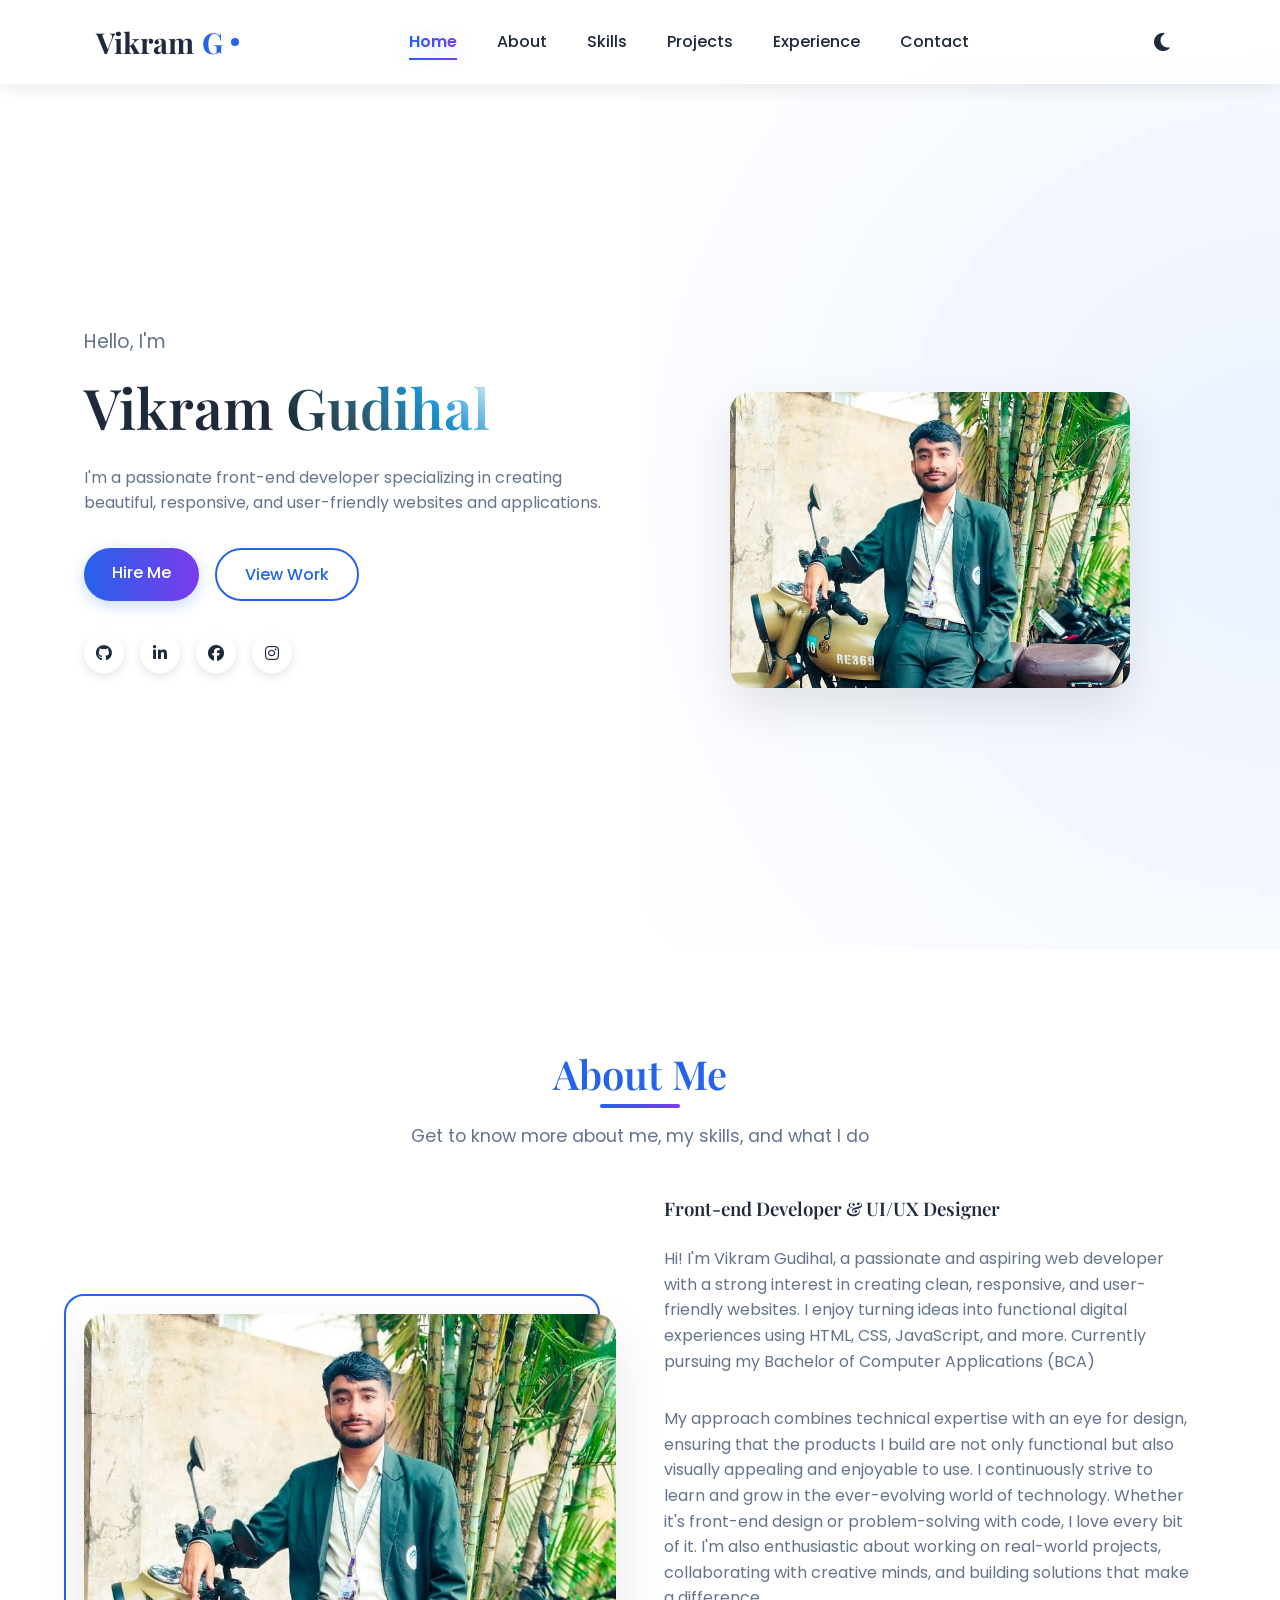
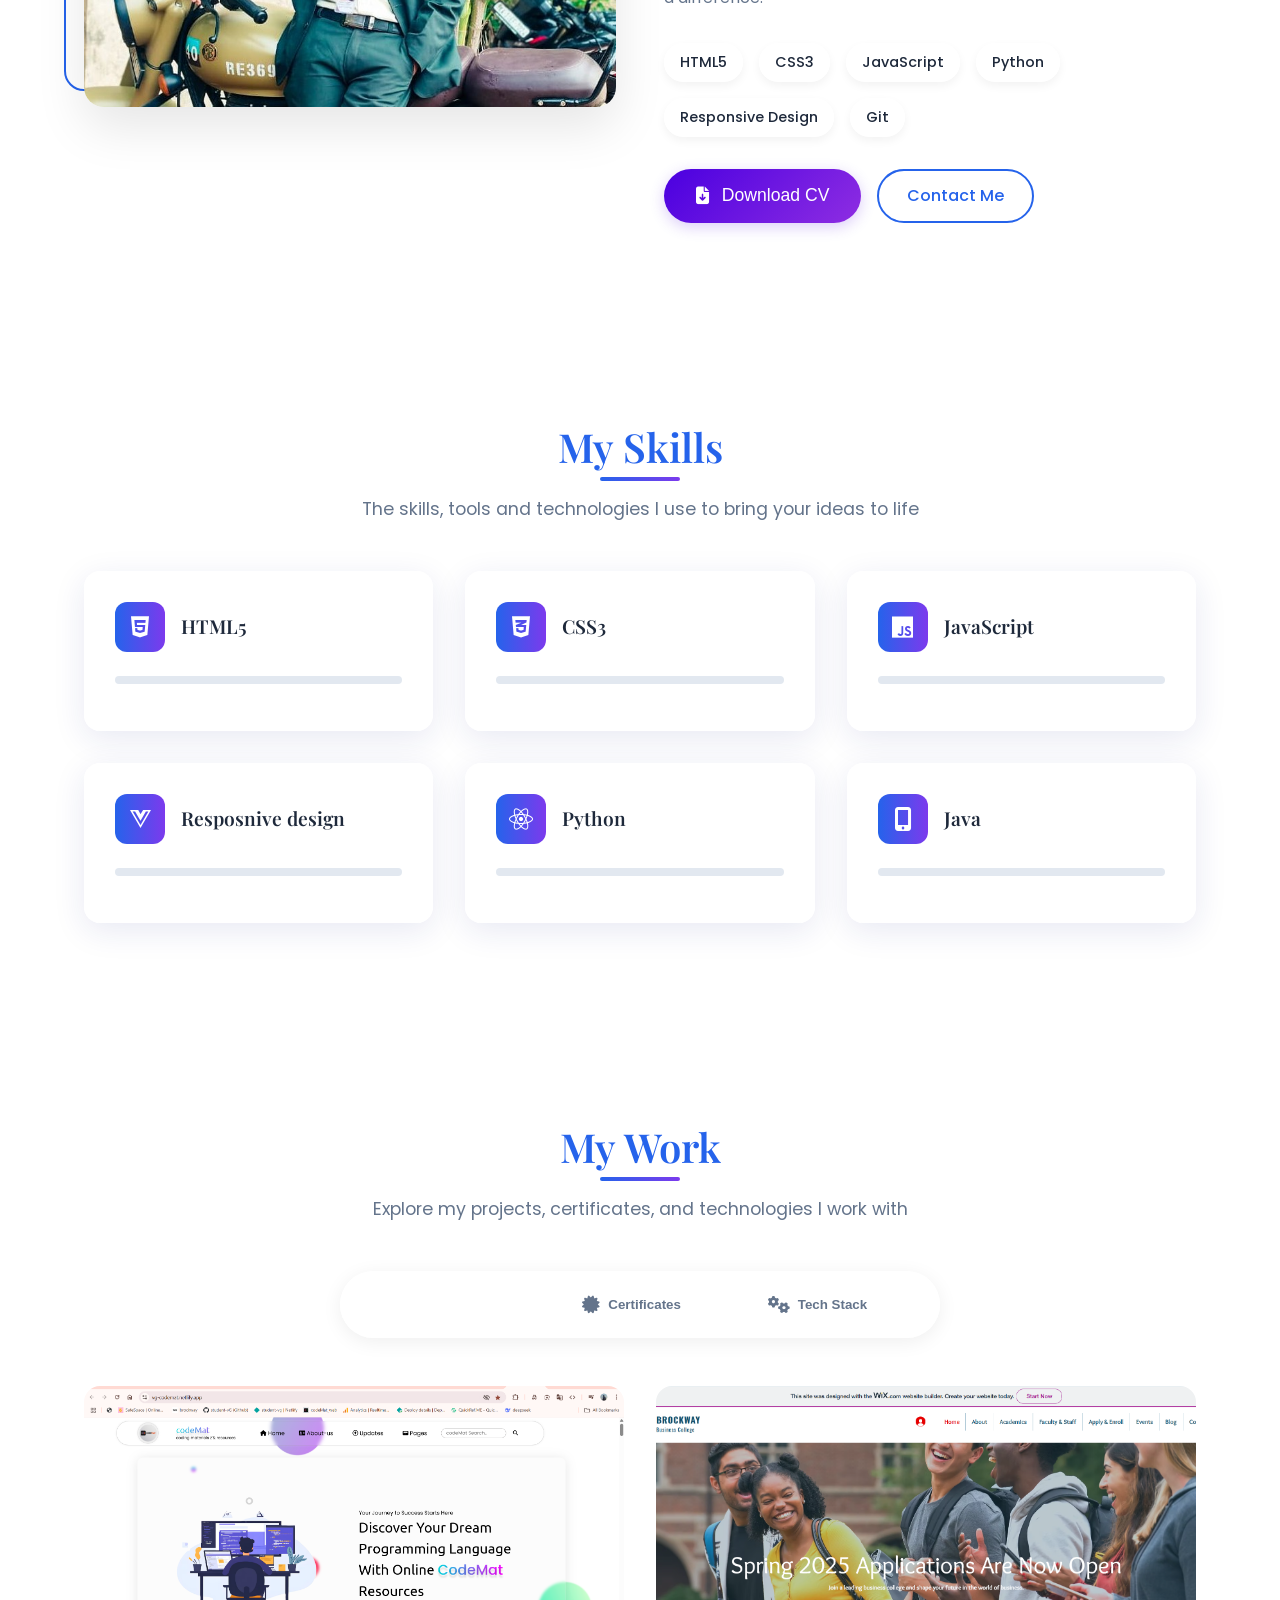
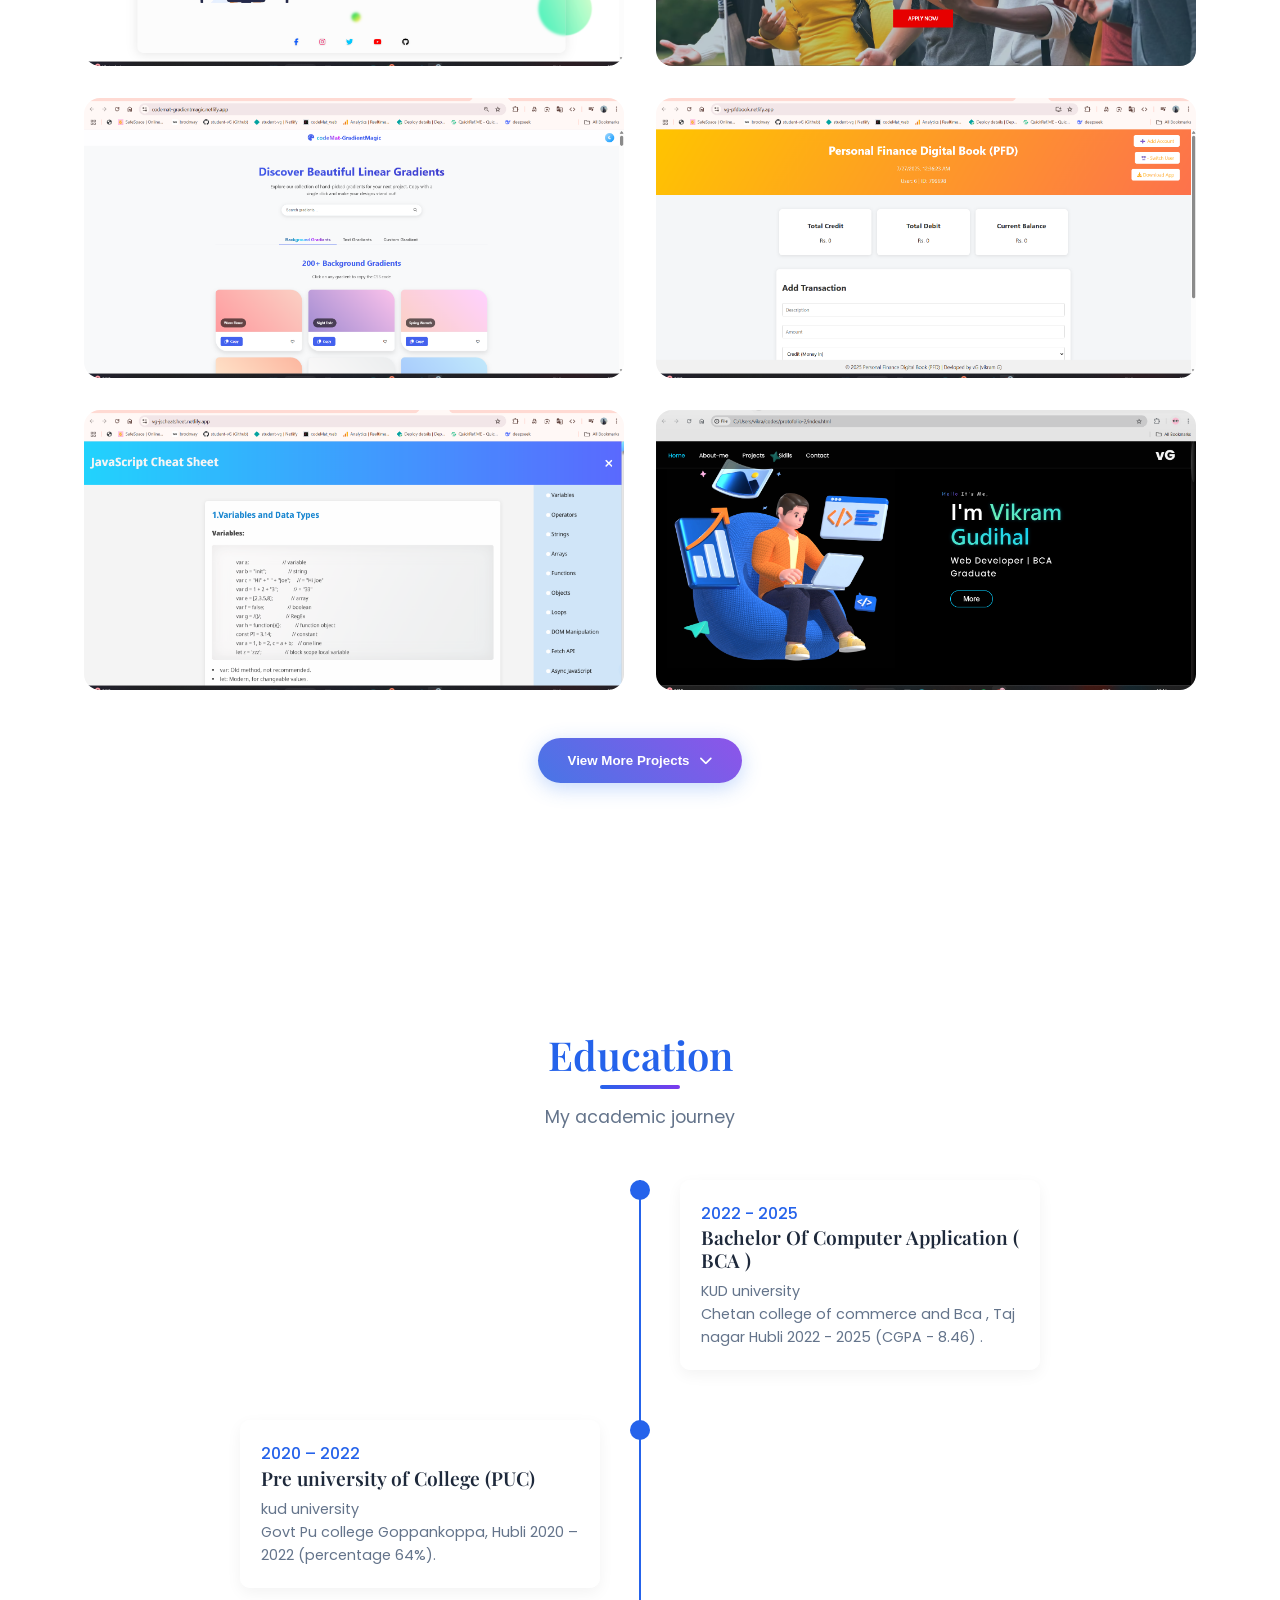
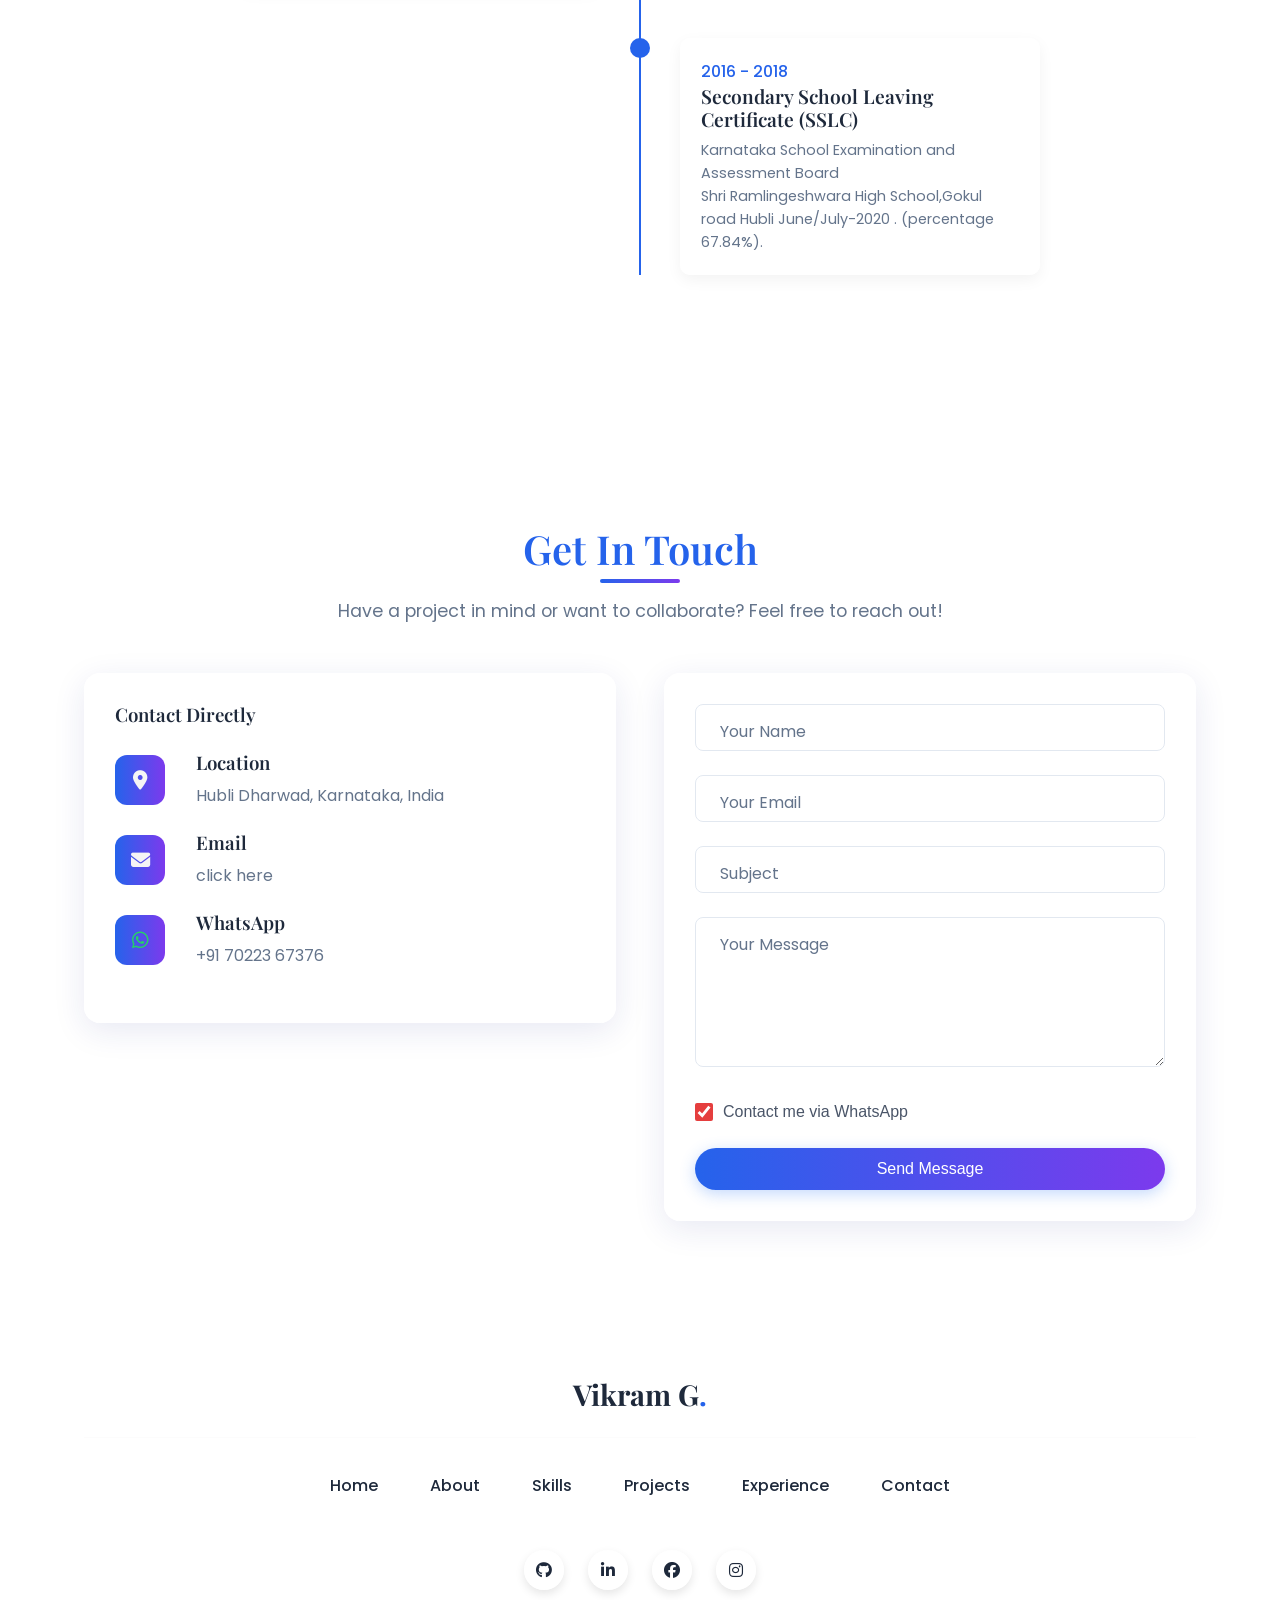
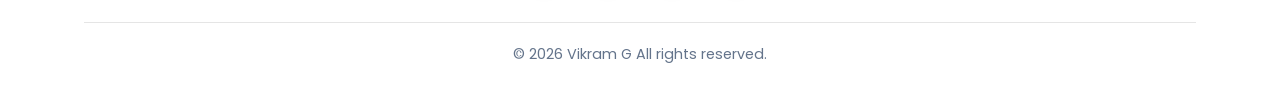
==== commit ecc75eac: "Update index.html removed 4th time line" ====
--- a/index.html
+++ b/index.html
@@ -3264,7 +3264,7 @@
           </div>
         </div>
 
-        <!-- Timeline Item 4 -->
+        <!-- Timeline Item 4 
         <div class="timeline-item">
           <div class="timeline-dot"></div>
           <div class="timeline-content glass-card">
@@ -3276,7 +3276,7 @@
             </p>
           </div>
         </div>
-      </div>
+      </div> -->
     </div>
   </section>
 
@@ -3439,8 +3439,8 @@
     <div class="toast-icon">
       <i class="fas fa-check-circle"></i>
     </div>
-    <div class="toast-message">currently unavialable to download</div>
-    <!-- <div class="toast-message">CV downloaded successfully!</div> -->
+    <!--<div class="toast-message">currently unavialable to download</div> -->
+     <div class="toast-message">Thank you! The CV has been downloaded successfully.</div>
   </div>
 
   <!-- Success Modal -->
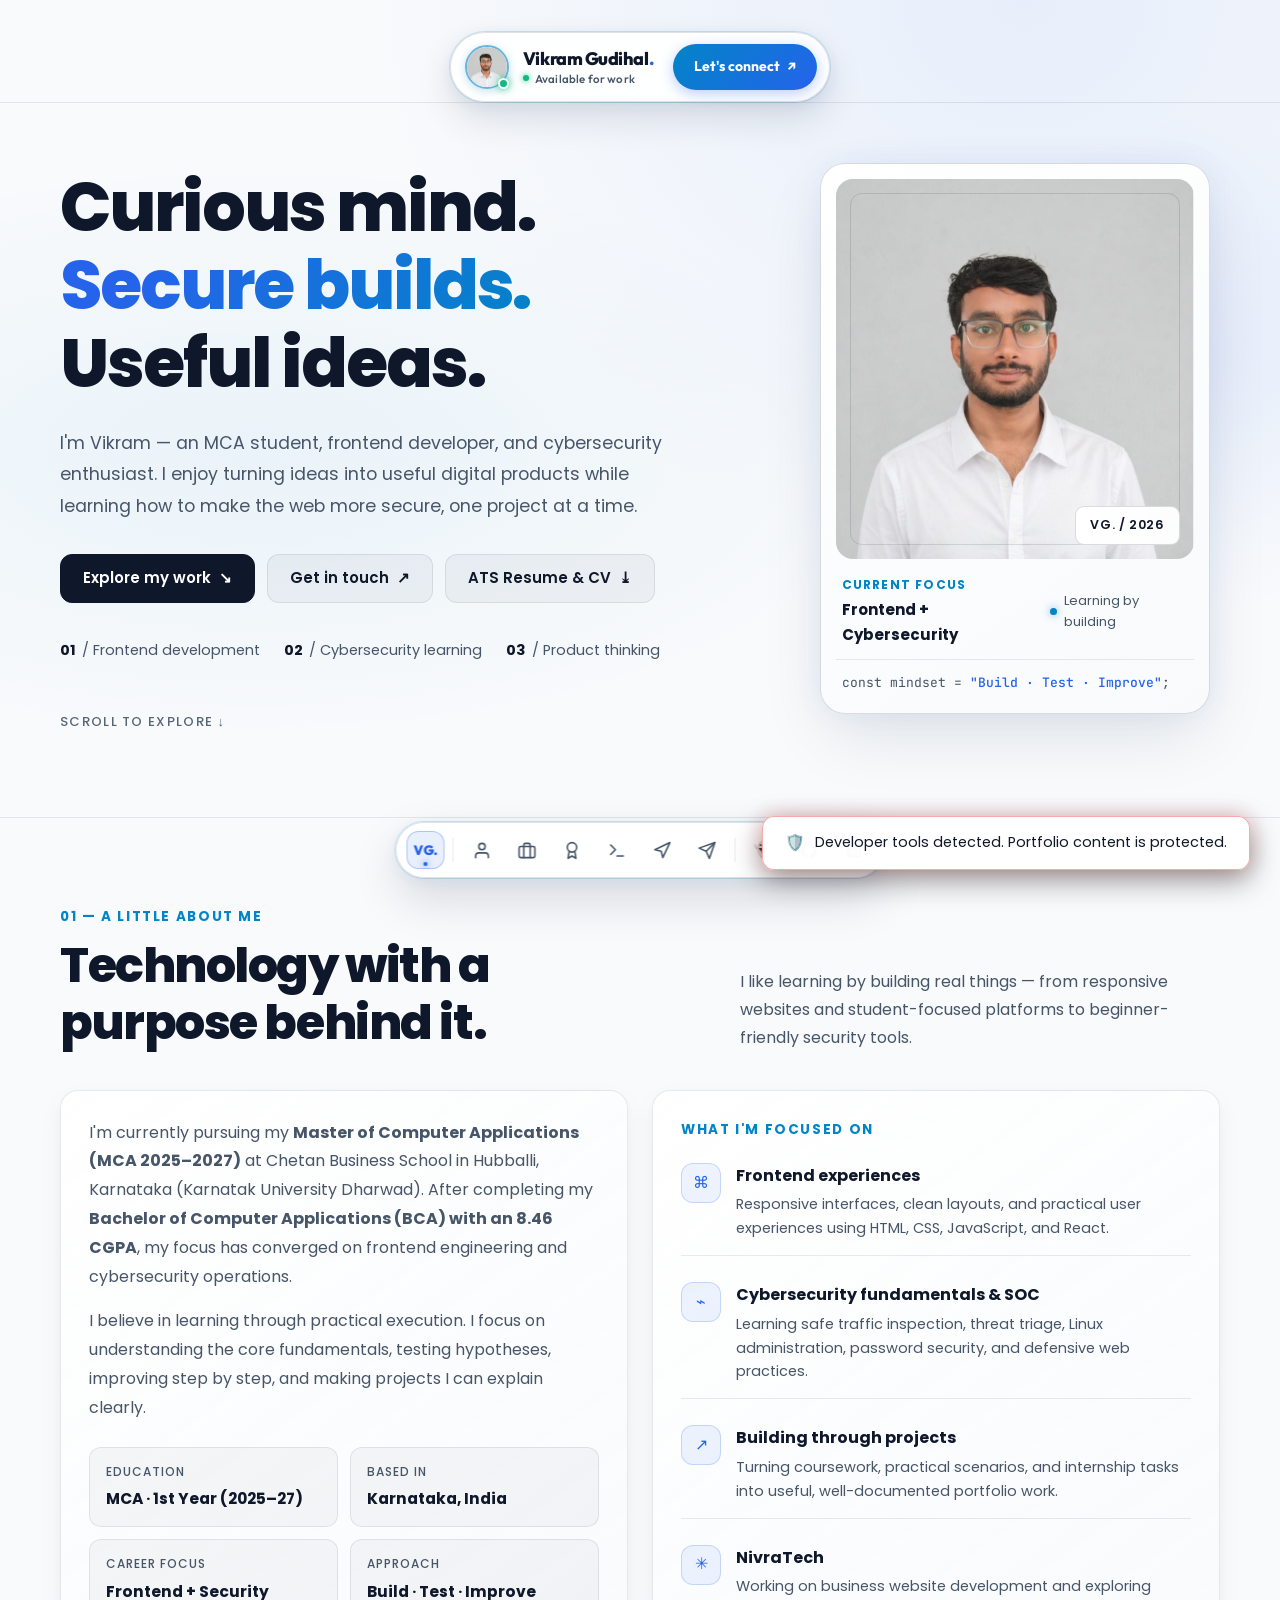
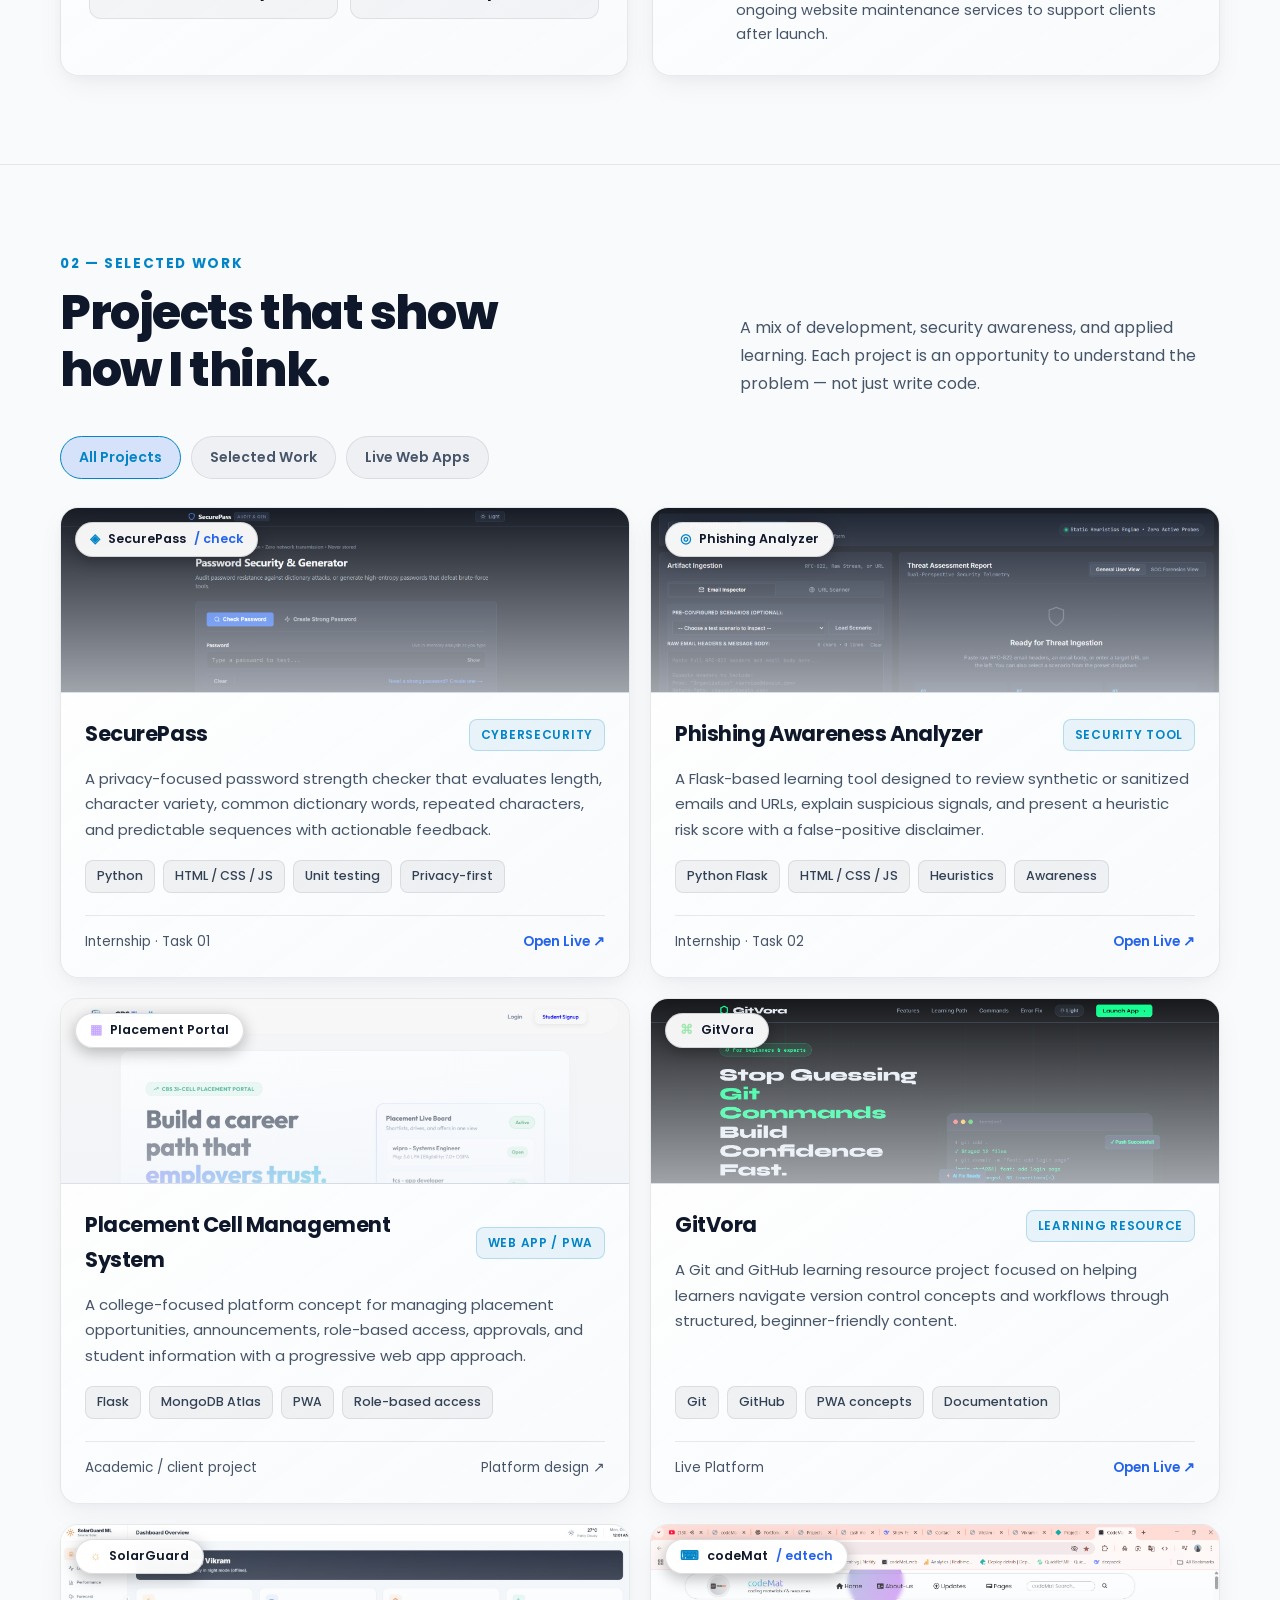
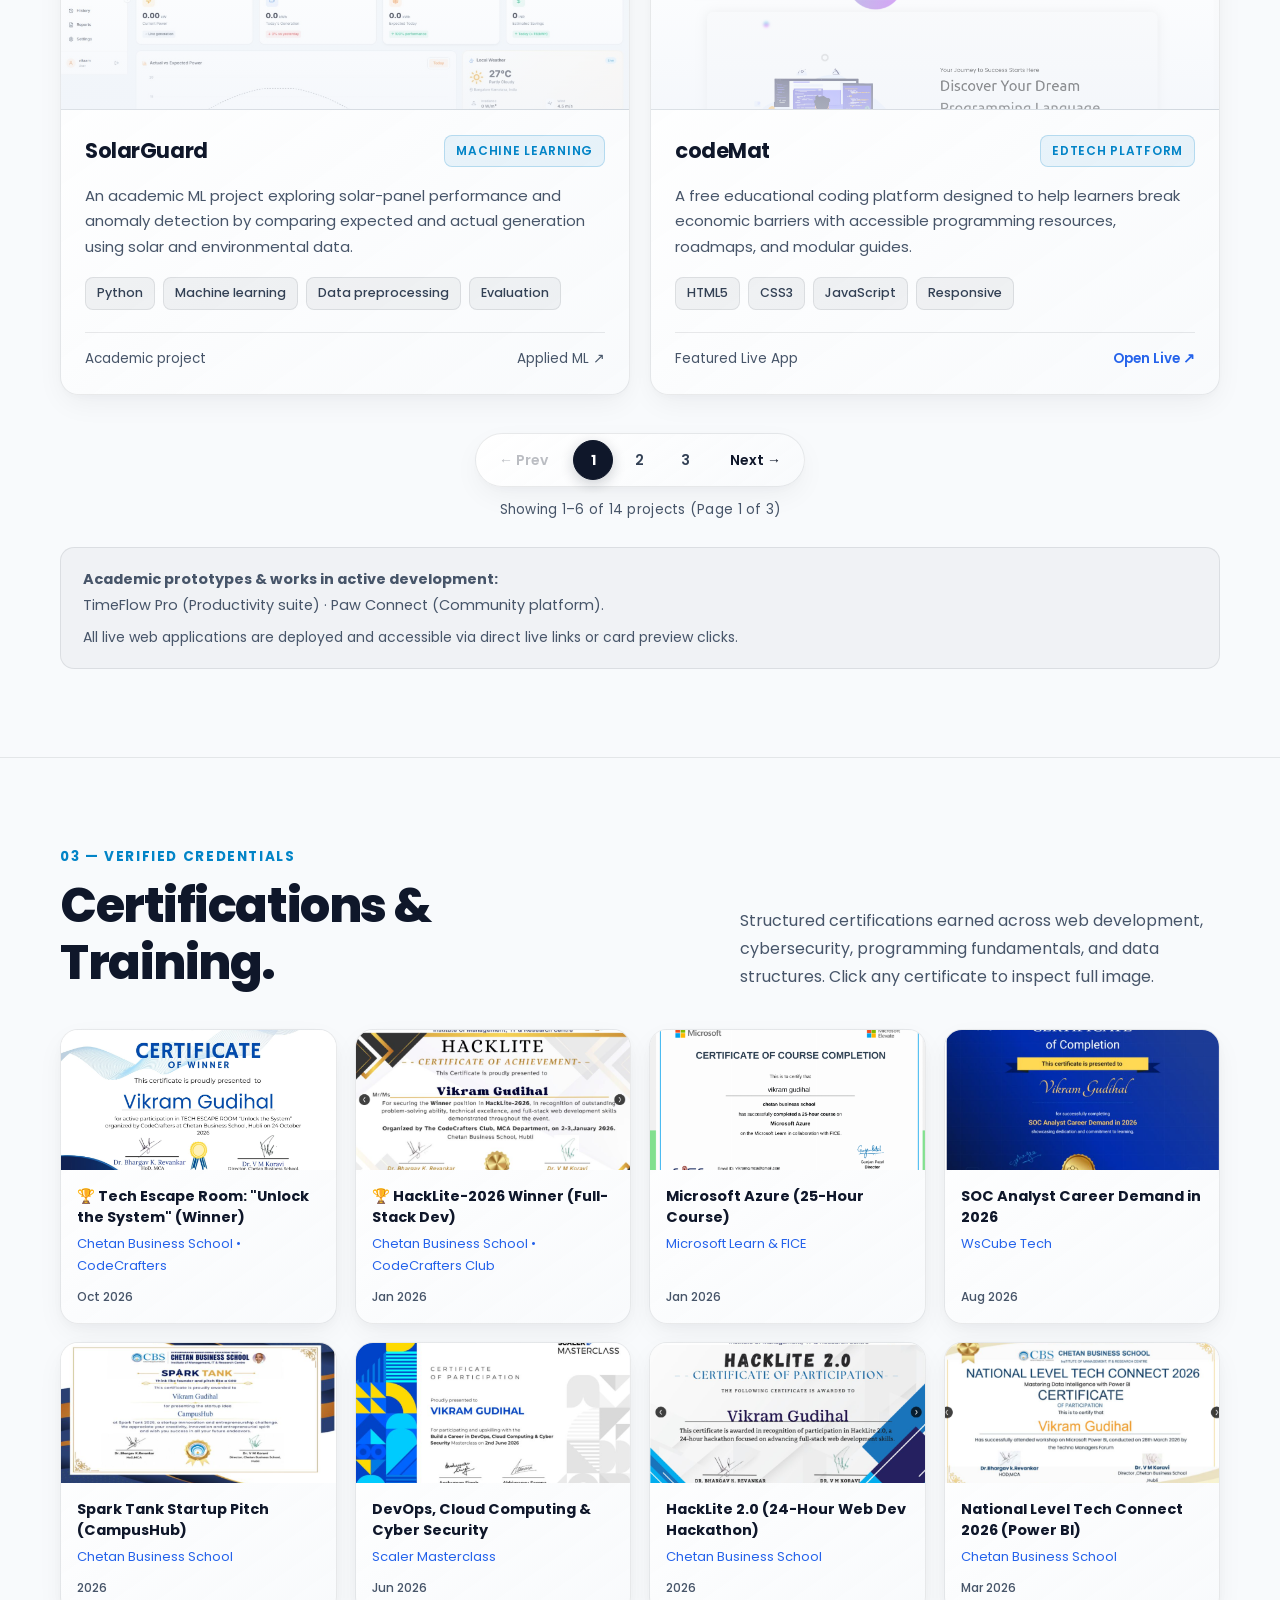
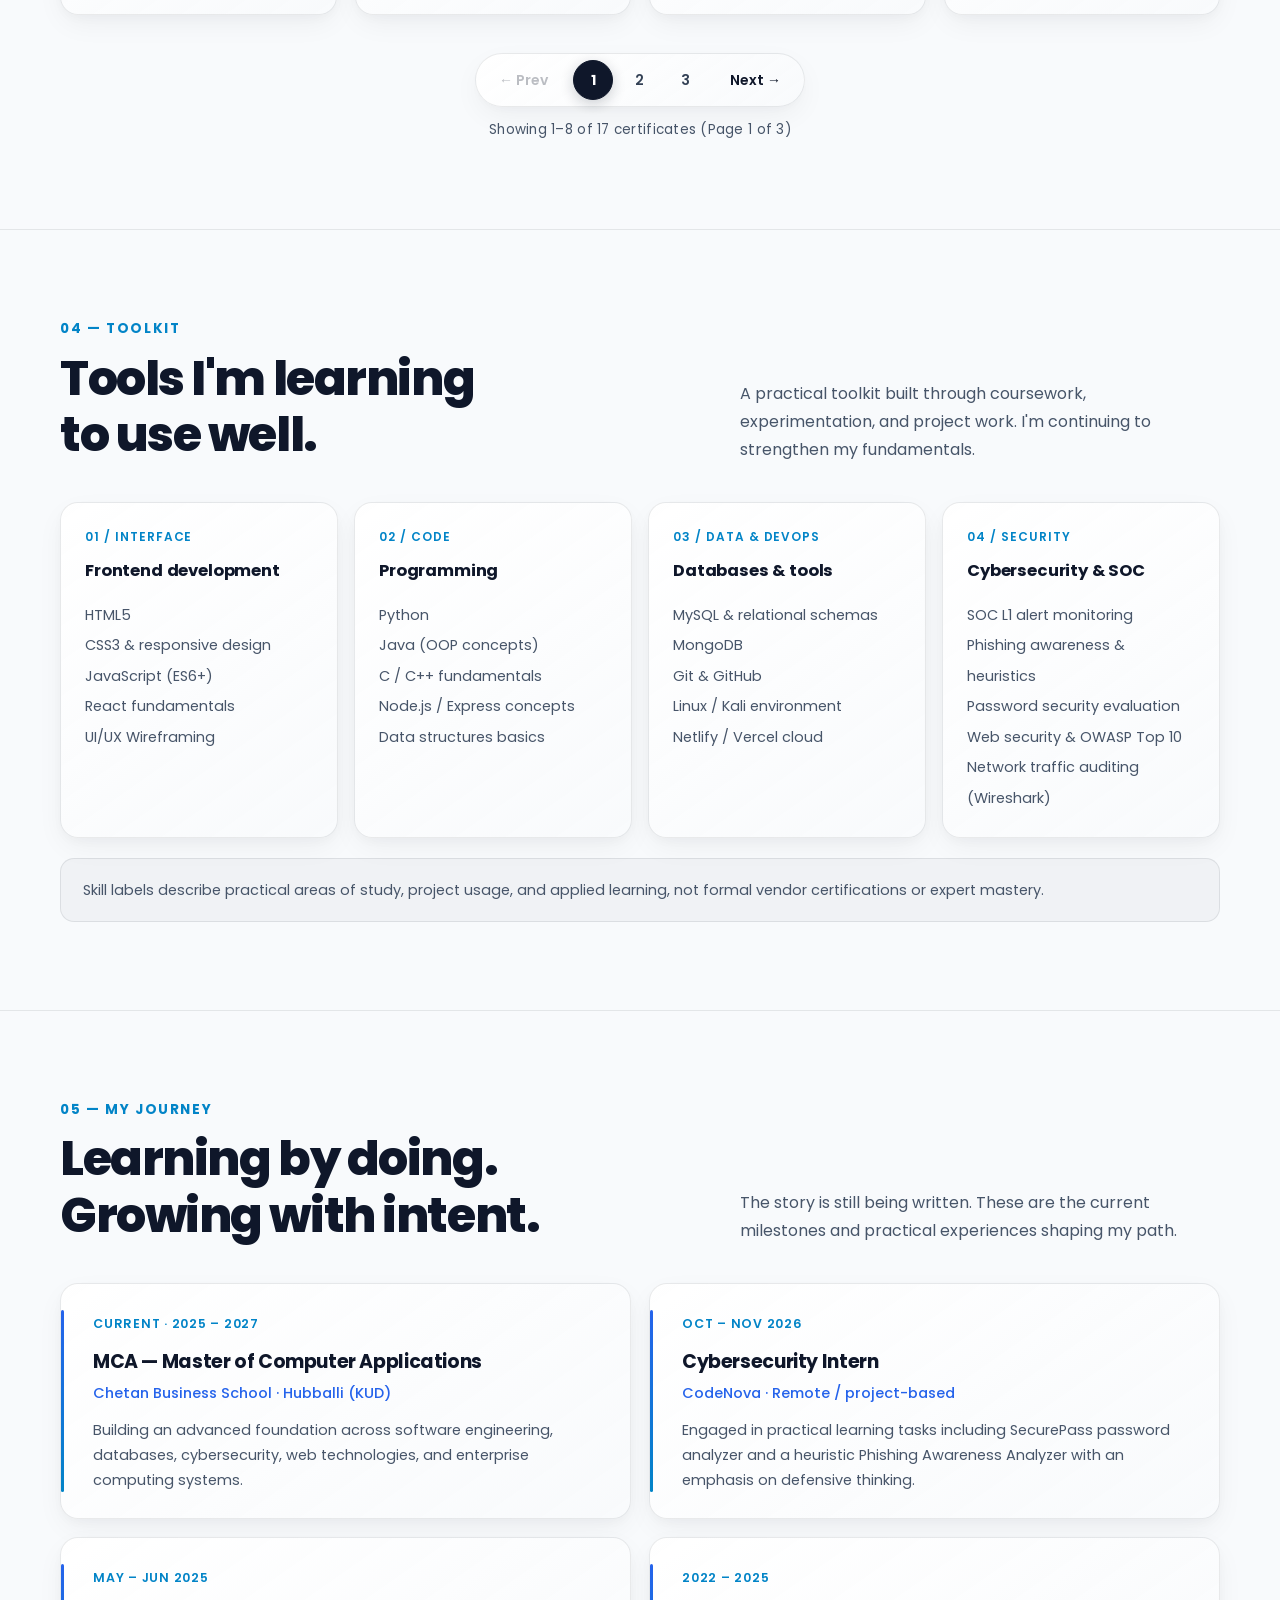
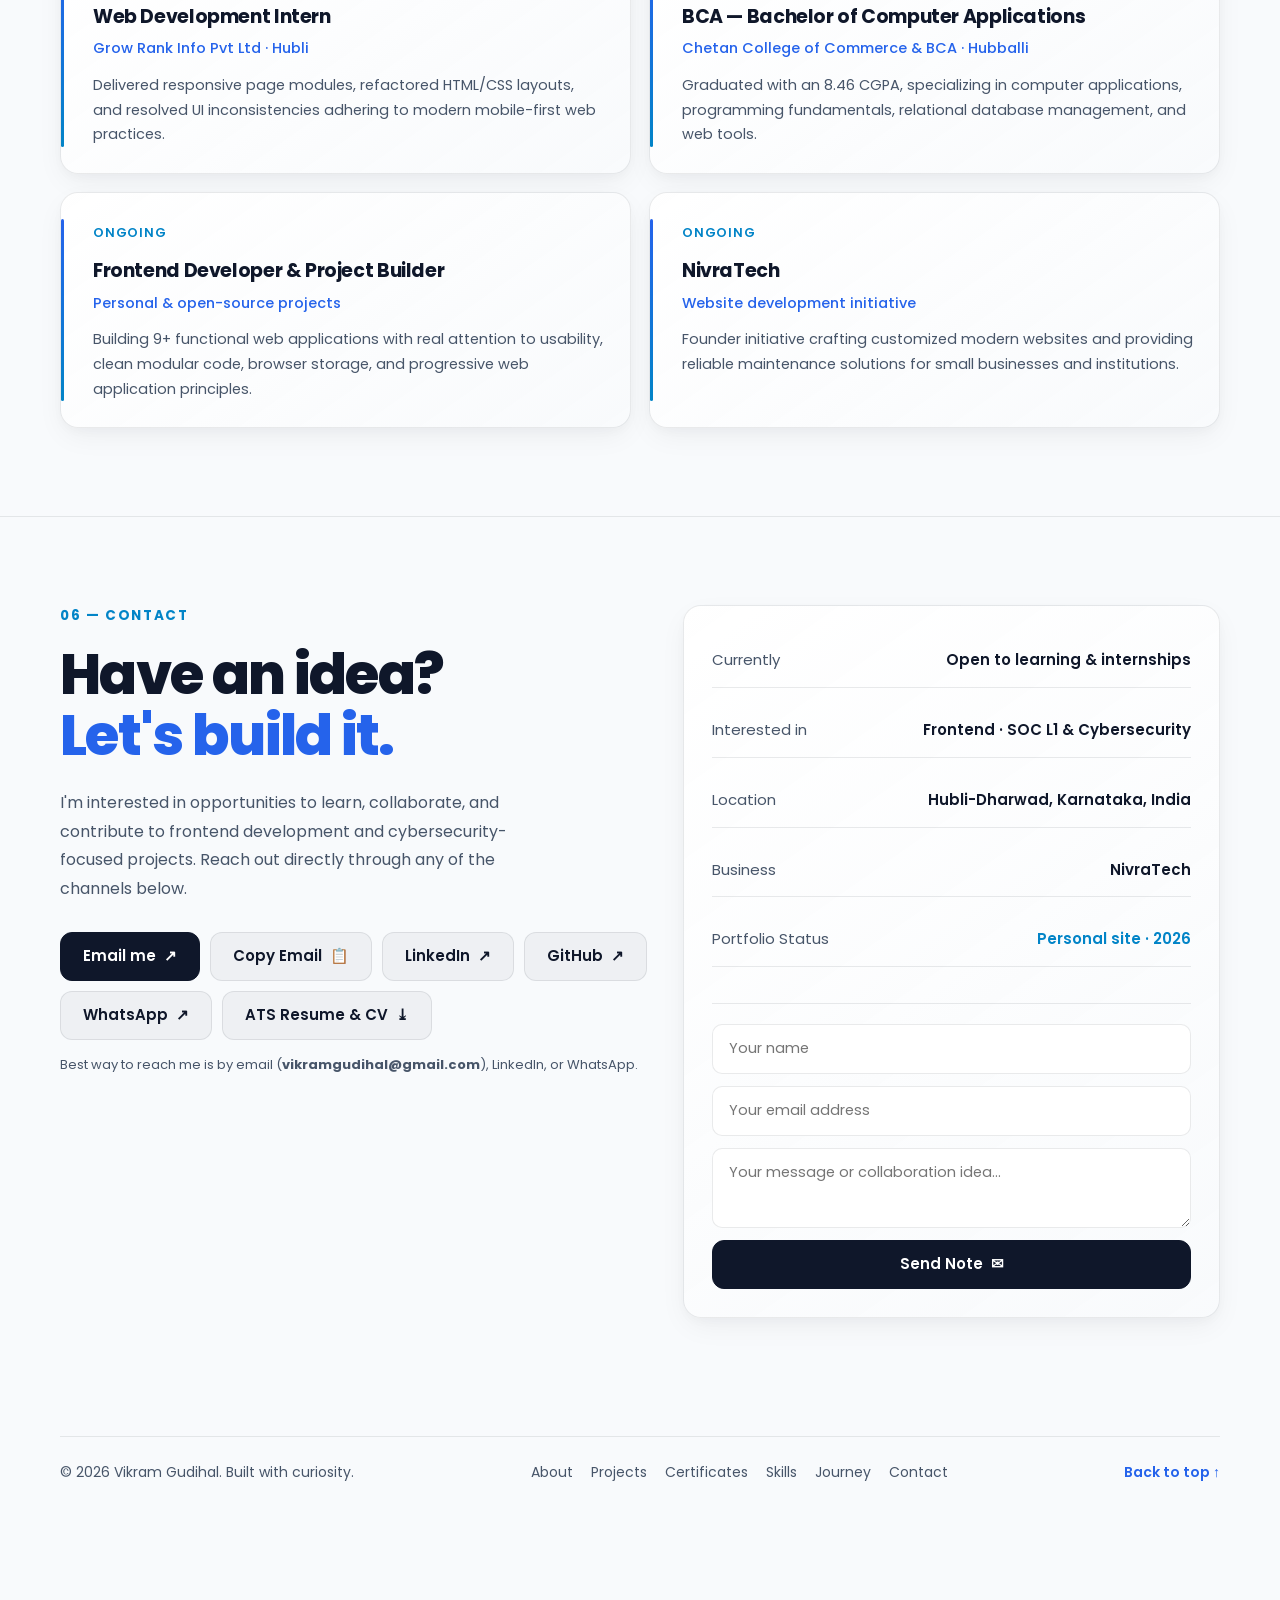
==== commit bad33961: "Complete portfolio update: responsive navbar, placement cell showcase, 17 certificates, live project" ====
--- a/index.html
+++ b/index.html
@@ -1,4346 +1,1518 @@
-<!DOCTYPE html>
-<html lang="en">
-<head>
-  <meta charset="UTF-8" />
-  <meta name="viewport" content="width=device-width, initial-scale=1.0" />
-  <title>Vikram Gudihal || Portfolio</title>
-  <link rel="icon" href="./assets/favicon-16x16.png" type="image/png" sizes="16x16">
-  <link rel="icon" href="./assets/favicon-32x32.png" type="image/png" sizes="32x32">
-  <link rel="icon" href="./assets/favicon-192x192.png" type="image/png" sizes="192x192">
-  <link rel="stylesheet" href="https://cdnjs.cloudflare.com/ajax/libs/font-awesome/6.4.0/css/all.min.css" />
-  <link rel="preconnect" href="https://fonts.googleapis.com" />
-  <link rel="preconnect" href="https://fonts.gstatic.com" crossorigin />
-  <link
-    href="https://fonts.googleapis.com/css2?family=Poppins:wght@300;400;500;600;700&family=Playfair+Display:wght@400;500;600;700&display=swap"
-    rel="stylesheet" />
-  <link href="https://unpkg.com/aos@2.3.1/dist/aos.css" rel="stylesheet" />
-  <link rel="stylesheet" href="https://unpkg.com/swiper@9/swiper-bundle.min.css" />
-  <link rel="stylesheet" href="https://cdn.jsdelivr.net/npm/swiper@9/swiper-bundle.min.css">
-  <script src="https://cdn.jsdelivr.net/npm/swiper@9/swiper-bundle.min.js"></script>
-  <style>
-    /* CSS Variables for Theme Switching */
-    :root {
-      --primary-color: #2563eb;
-      --secondary-color: #7c3aed;
-      --text-color: #1e293b;
-      --text-color-light: #64748b;
-      --bg-color: #ffffff;
-      --card-bg: rgba(255, 255, 255, 0.8);
-      --nav-bg: rgba(255, 255, 255, 0.8);
-      --glass-border: rgba(255, 255, 255, 0.2);
-      --glass-shadow: 0 8px 32px 0 rgba(31, 38, 135, 0.1);
-      --transition: all 0.3s ease;
-    }
-
-    .dark-mode {
-      --primary-color: #3b82f6;
-      --secondary-color: #8b5cf6;
-      --text-color: #f8fafc;
-      --text-color-light: #94a3b8;
-      --bg-color: #0f172a;
-      --card-bg: rgba(15, 23, 42, 0.8);
-      --nav-bg: rgba(15, 23, 42, 0.8);
-      --glass-border: rgba(255, 255, 255, 0.05);
-      --glass-shadow: 0 8px 32px 0 rgba(0, 0, 0, 0.2);
-    }
-
-    /* Base Styles */
-    * {
-      margin: 0;
-      padding: 0;
-      box-sizing: border-box;
-    }
-
-    ::selection {
-      background: #8a5cf6db;
-      color: white;
-    }
-
-
-    html::-webkit-scrollbar-track {
-      background: linear-gradient(135deg, #ffdee95a, #b5fffd4d);
-    }
-
-    html::-webkit-scrollbar {
-      width: 15px;
-      color: #000000;
-    }
-
-    html::-webkit-scrollbar-thumb {
-      background: linear-gradient(135deg, #FFDEE9, #B5FFFC);
-
-      border-radius: 25px;
-    }
-
-    html::-webkit-scrollbar-thumb:active {
-      /* box-shadow: 1px 5px 8px rgb(208, 123, 245); */
-      background: linear-gradient(45deg, #4E65FF, #92EFFD);
-
-    }
-
-
-    html {
-      scroll-behavior: smooth;
-    }
-
-    body {
-      font-family: "Poppins", sans-serif;
-      color: var(--text-color);
-      background-color: var(--bg-color);
-      line-height: 1.6;
-      transition: var(--transition);
-      overflow-x: hidden;
-    }
-
-    h1,
-    h2,
-    h3,
-    h4 {
-      font-family: "Playfair Display", serif;
-      font-weight: 600;
-      line-height: 1.2;
-    }
-
-    a {
-      text-decoration: none;
-      color: inherit;
-    }
-
-    ul {
-      list-style: none;
-    }
-
-    img {
-      max-width: 100%;
-      height: auto;
-      display: block;
-    }
-
-    .container {
-      width: 90%;
-      max-width: 1200px;
-      margin: 0 auto;
-      padding: 0 20px;
-    }
-
-    .section {
-      padding: 100px 0;
-      overflow: hidden;
-    }
-
-    .section-title {
-      font-size: 2.5rem;
-      margin-bottom: 1.5rem;
-      text-align: center;
-      position: relative;
-      color: var(--primary-color);
-    }
-
-    .section-title::after {
-      content: "";
-      position: absolute;
-      bottom: -10px;
-      left: 50%;
-      transform: translateX(-50%);
-      width: 80px;
-      height: 4px;
-      background: linear-gradient(to right,
-          var(--primary-color),
-          var(--secondary-color));
-      border-radius: 2px;
-    }
-
-    .section-subtitle {
-      text-align: center;
-      color: var(--text-color-light);
-      max-width: 700px;
-      margin: 0 auto 3rem;
-      font-size: 1.1rem;
-    }
-
-    .btn {
-      display: inline-block;
-      padding: 12px 28px;
-      background: linear-gradient(to right,
-          var(--primary-color),
-          var(--secondary-color));
-      color: white;
-      border-radius: 30px;
-      font-weight: 500;
-      transition: var(--transition);
-      border: none;
-      cursor: pointer;
-      font-size: 1rem;
-      box-shadow: 0 4px 15px rgba(59, 130, 246, 0.3);
-    }
-
-    .btn:hover {
-      transform: translateY(-3px);
-      box-shadow: 0 6px 20px rgba(59, 130, 246, 0.4);
-    }
-
-    .btn-outline {
-      background: transparent;
-      border: 2px solid var(--primary-color);
-      color: var(--primary-color);
-      box-shadow: none;
-      cursor: auto;
-    }
-
-    /*  .btn-outline:hover {
-        background: linear-gradient(
-          to right,
-          var(--primary-color),
-          var(--secondary-color)
-        );
-        color: white;
-      }*/
-
-    .text-gradient {
-      background: linear-gradient(to right,
-          var(--primary-color),
-          var(--secondary-color));
-      -webkit-background-clip: text;
-      background-clip: text;
-      color: transparent;
-    }
-
-    /* Glassmorphism Effect */
-    .glass-card {
-      background: var(--card-bg);
-      backdrop-filter: blur(10px);
-      -webkit-backdrop-filter: blur(10px);
-      border-radius: 16px;
-      border: 1px solid var(--glass-border);
-      box-shadow: var(--glass-shadow);
-      padding: 30px;
-      transition: var(--transition);
-    }
-
-    .glass-card:hover {
-      transform: translateY(-5px);
-      box-shadow: 0 15px 30px rgba(59, 130, 246, 0.2);
-    }
-
-    /* Modern Navigation Bar */
-    header {
-      position: fixed;
-      top: 0;
-      left: 0;
-      width: 100%;
-      z-index: 1000;
-      transition: var(--transition);
-      background: var(--nav-bg);
-      backdrop-filter: blur(10px);
-      -webkit-backdrop-filter: blur(10px);
-      box-shadow: 0 2px 20px rgba(0, 0, 0, 0.1);
-    }
-
-    .nav-container {
-      display: flex;
-      justify-content: space-between;
-      align-items: center;
-      padding: 1.2rem 2rem;
-      max-width: 1400px;
-      margin: 0 auto;
-    }
-
-    .logo {
-      font-size: 1.8rem;
-      font-weight: 700;
-      font-family: "Playfair Display", serif;
-      color: var(--text-color);
-      text-decoration: none;
-      display: flex;
-      align-items: center;
-      gap: 0.5rem;
-    }
-
-    .logo span {
-      color: var(--primary-color);
-    }
-
-    .logo .dot {
-      width: 8px;
-      height: 8px;
-      background: var(--primary-color);
-      border-radius: 50%;
-      display: inline-block;
-    }
-
-    .nav-menu {
-      display: flex;
-      align-items: center;
-      gap: 2.5rem;
-    }
-
-    .nav-link {
-      font-weight: 500;
-      font-size: 1rem;
-      position: relative;
-      padding: 0.5rem 0;
-      color: var(--text-color);
-      transition: var(--transition);
-      text-decoration: none;
-    }
-
-    .nav-link::after {
-      content: "";
-      position: absolute;
-      bottom: -8px;
-      left: 0;
-      width: 0;
-      height: 2px;
-      background: linear-gradient(to right,
-          var(--primary-color),
-          var(--secondary-color));
-      transition: var(--transition);
-    }
-
-    .nav-link:hover::after,
-    .nav-link.active::after {
-      bottom: 3px;
-      width: 100%;
-      background: linear-gradient(to right,
-          var(--primary-color),
-          var(--secondary-color));
-    }
-
-    .nav-link.active {
-      color: var(--primary-color);
-      background: linear-gradient(to right,
-          var(--primary-color),
-          var(--secondary-color));
-      -webkit-background-clip: text;
-      background-clip: text;
-      color: transparent;
-      font-weight: 600;
-      text-shadow: 0 5px 20px rgba(59, 130, 246, 0.3);
-    }
-
-    .nav-actions {
-      display: flex;
-      align-items: center;
-      gap: 1.5rem;
-    }
-
-    .theme-toggle {
-      background: none;
-      border: none;
-      color: var(--text-color);
-      font-size: 1.3rem;
-      cursor: pointer;
-      transition: var(--transition);
-      display: flex;
-      align-items: center;
-      justify-content: center;
-      width: 45px;
-      height: 45px;
-      border-radius: 50%;
-    }
-
-    .theme-toggle:hover {
-      color: whitesmoke;
-      background: rgba(59, 131, 246, 0.497);
-      background: linear-gradient(135deg, #e0c3fcbf, #8ec5fcb4);
-      box-shadow: 0 5px 10px rgba(50, 50, 50, 0.159);
-    }
-
-    .hamburger {
-      display: none;
-      cursor: pointer;
-      width: 45px;
-      height: 45px;
-      border-radius: 50%;
-      background: rgba(59, 130, 246, 0.1);
-      align-items: center;
-      justify-content: center;
-      flex-direction: column;
-      gap: 5px;
-      transition: var(--transition);
-    }
-
-    .hamburger span {
-      display: block;
-      width: 22px;
-      height: 2px;
-      background: var(--text-color);
-      transition: var(--transition);
-    }
-
-    .hamburger.active span:nth-child(1) {
-      transform: translateY(7px) rotate(45deg);
-    }
-
-    .hamburger.active span:nth-child(2) {
-      opacity: 0;
-    }
-
-    .hamburger.active span:nth-child(3) {
-      transform: translateY(-7px) rotate(-45deg);
-    }
-
-    /* Mobile Menu */
-    @media (max-width: 992px) {
-
-      section,
-      body {
-        overflow-x: hidden;
-      }
-
-      .nav-menu {
-        position: fixed;
-        top: 80px;
-        left: -100%;
-        width: 100%;
-        height: calc(100vh - 80px);
-        background: var(--nav-bg);
-        backdrop-filter: blur(10px);
-        flex-direction: column;
-        justify-content: center;
-        gap: 2.5rem;
-        transition: var(--transition);
-        z-index: 999;
-      }
-
-      .nav-menu.active {
-        left: 0;
-      }
-
-      .hamburger {
-        display: flex;
-      }
-
-      .nav-actions {
-        margin-left: auto;
-        margin-right: 1rem;
-      }
-    }
-
-    @media (max-width: 576px) {
-      .nav-container {
-        padding: 1rem;
-      }
-
-      .logo {
-        font-size: 1.5rem;
-      }
-    }
-
-    /* Hero Section */
-    .hero {
-      margin-top: 50px;
-      height: 100vh;
-      display: flex;
-      align-items: center;
-      position: relative;
-      overflow: hidden;
-    }
-
-    .hero::before {
-      content: "";
-      position: absolute;
-      top: -50%;
-      right: -50%;
-      width: 100%;
-      height: 200%;
-      background: radial-gradient(circle,
-          rgba(59, 130, 246, 0.1) 0%,
-          rgba(255, 255, 255, 0) 70%);
-      z-index: -1;
-    }
-
-    .hero-content {
-      display: flex;
-      align-items: center;
-      gap: 3rem;
-    }
-
-    .hero-text {
-      flex: 1;
-    }
-
-    .hero-image {
-      flex: 1;
-      display: flex;
-      justify-content: center;
-    }
-
-    .hero-image img {
-      margin-top: 80px;
-      max-width: 400px;
-      border-radius: 20px;
-      box-shadow: 0 20px 50px rgba(0, 0, 0, 0.1);
-      animation: float 6s ease-in-out infinite;
-    }
-
-    @keyframes float {
-      0% {
-        transform: translateY(0px);
-      }
-
-      50% {
-        transform: translateY(-20px);
-      }
-
-      100% {
-        transform: translateY(0px);
-      }
-    }
-
-    .hero-subtitle {
-      font-size: 1.2rem;
-      color: var(--text-color-light);
-      margin-bottom: 1rem;
-    }
-
-    .hero-title {
-      font-size: 3.5rem;
-      margin-bottom: 1.5rem;
-      line-height: 1.2;
-    }
-
-    .hero-title span {
-      color: var(--primary-color);
-      background: linear-gradient(45deg, #0f2027, #2c5364, #1c92d2, #f2fcfe);
-      -webkit-background-clip: text;
-      background-clip: text;
-      color: transparent;
-    }
-
-    .typed-text {
-      color: var(--primary-color);
-    }
-
-    .hero-description {
-      color: var(--text-color-light);
-      margin-bottom: 2rem;
-      max-width: 600px;
-    }
-
-    .hero-btns {
-      display: flex;
-      gap: 1rem;
-    }
-
-    .social-links {
-      display: flex;
-      gap: 1rem;
-      margin-top: 2rem;
-    }
-
-    .social-link {
-      width: 40px;
-      height: 40px;
-      border-radius: 50%;
-      display: flex;
-      align-items: center;
-      justify-content: center;
-      background: var(--card-bg);
-      color: var(--text-color);
-      transition: var(--transition);
-      box-shadow: 0 4px 10px rgba(0, 0, 0, 0.1);
-    }
-
-    .social-link:hover {
-      background: linear-gradient(to right,
-          var(--primary-color),
-          var(--secondary-color));
-      color: white;
-      transform: translateY(-3px);
-    }
-
-    /* About Section */
-    .about-container {
-      display: flex;
-      align-items: center;
-      gap: 3rem;
-    }
-
-    .about-image {
-      flex: 1;
-      position: relative;
-    }
-
-    .about-image img {
-      border-radius: 20px;
-      box-shadow: 0 20px 50px rgba(0, 0, 0, 0.1);
-    }
-
-    .about-image::after {
-      content: "";
-      position: absolute;
-      top: -20px;
-      left: -20px;
-      width: 100%;
-      height: 100%;
-      border: 2px solid var(--primary-color);
-      border-radius: 20px;
-      z-index: -1;
-    }
-
-    .about-content {
-      flex: 1;
-    }
-
-    .about-text {
-      margin-bottom: 2rem;
-      color: var(--text-color-light);
-    }
-
-    .about-skills {
-      display: flex;
-      flex-wrap: wrap;
-      gap: 1rem;
-      margin-bottom: 2rem;
-    }
-
-    .skill-tag {
-      padding: 8px 16px;
-      background: var(--card-bg);
-      border-radius: 30px;
-      font-size: 0.9rem;
-      font-weight: 500;
-      box-shadow: 0 4px 10px rgba(0, 0, 0, 0.05);
-    }
-
-    /* Skills Section */
-    .skills-container {
-      display: grid;
-      grid-template-columns: repeat(auto-fill, minmax(300px, 1fr));
-      gap: 2rem;
-      z-index: 1 !important;
-    }
-
-    .skill-item {
-      padding: 30px;
-    }
-
-    .skill-title {
-      display: flex;
-      align-items: center;
-      margin-bottom: 1.5rem;
-    }
-
-    .skill-icon {
-      width: 50px;
-      height: 50px;
-      background: linear-gradient(to right,
-          var(--primary-color),
-          var(--secondary-color));
-      border-radius: 12px;
-      display: flex;
-      align-items: center;
-      justify-content: center;
-      margin-right: 1rem;
-      color: white;
-      font-size: 1.5rem;
-    }
-
-    .skill-name {
-      font-size: 1.2rem;
-      font-weight: 600;
-    }
-
-    .skill-bar {
-      height: 8px;
-      background: #e2e8f0;
-      border-radius: 4px;
-      margin-bottom: 1rem;
-      overflow: hidden;
-    }
-
-    .skill-progress {
-      height: 100%;
-      background: linear-gradient(to right,
-          var(--primary-color),
-          var(--secondary-color));
-      border-radius: 4px;
-      position: relative;
-      width: 0;
-      transition: width 1.5s ease;
-    }
-
-    .skill-percent {
-      position: absolute;
-      right: 0;
-      top: -25px;
-      font-weight: 600;
-      color: var(--primary-color);
-    }
-
-    /* Projects Section */
-    .project-filters {
-      display: flex;
-      justify-content: center;
-      gap: 1rem;
-      margin-bottom: 3rem;
-      flex-wrap: wrap;
-    }
-
-    .filter-btn {
-      padding: 8px 20px;
-      background: var(--card-bg);
-      border-radius: 30px;
-      font-weight: 500;
-      cursor: pointer;
-      transition: var(--transition);
-      border: none;
-      color: var(--text-color-light);
-    }
-
-    .filter-btn.active,
-    .filter-btn:hover {
-      background: linear-gradient(to right,
-          var(--primary-color),
-          var(--secondary-color));
-      color: white;
-    }
-
-    .projects-grid {
-      display: grid;
-      grid-template-columns: repeat(auto-fill, minmax(350px, 1fr));
-      gap: 2rem;
-    }
-
-    .project-card {
-      position: relative;
-      border-radius: 16px;
-      overflow: hidden;
-      height: 280px;
-    }
-
-    .project-img {
-      width: 100%;
-      height: 100%;
-      object-fit: cover;
-      transition: var(--transition);
-    }
-
-    .project-overlay {
-      position: absolute;
-      bottom: 0;
-      left: 0;
-      width: 100%;
-      height: 100%;
-      background: linear-gradient(to top, rgba(0, 0, 0, 0.9), transparent);
-      display: flex;
-      flex-direction: column;
-      justify-content: flex-end;
-      padding: 20px;
-      opacity: 0;
-      transition: var(--transition);
-    }
-
-    .project-card:hover .project-overlay {
-      opacity: 1;
-    }
-
-    .project-card:hover .project-img {
-      transform: scale(1.05);
-    }
-
-    .project-category {
-      color: var(--primary-color);
-      background: linear-gradient(45deg, #d5d4d0, #d5d4d0, #eeeeec);
-      -webkit-background-clip: text;
-      background-clip: text;
-      color: transparent;
-      font-size: 0.9rem;
-      margin-bottom: 0.5rem;
-      font-weight: 500;
-    }
-
-    .project-title {
-      font-size: 1.3rem;
-      margin-bottom: 0.5rem;
-      color: white;
-    }
-
-    .project-links {
-      display: flex;
-      gap: 1rem;
-      margin-top: 1rem;
-    }
-
-    .project-link {
-      width: 40px;
-      height: 40px;
-      border-radius: 50%;
-      background: rgba(255, 255, 255, 0.2);
-      backdrop-filter: blur(5px);
-      display: flex;
-      align-items: center;
-      justify-content: center;
-      color: white;
-      transition: var(--transition);
-    }
-
-    .project-link:hover {
-      background: var(--primary-color);
-      transform: translateY(-3px);
-    }
-
-    /* Testimonials Section */
-    .testimonials-container {
-      max-width: 800px;
-      margin: 0 auto;
-    }
-
-    .testimonial-card {
-      padding: 30px;
-      margin: 20px;
-      text-align: center;
-    }
-
-    .testimonial-img {
-      width: 80px;
-      height: 80px;
-      border-radius: 50%;
-      object-fit: cover;
-      margin: 0 auto 1rem;
-      border: 3px solid var(--primary-color);
-    }
-
-    .testimonial-text {
-      font-style: italic;
-      color: var(--text-color-light);
-      margin-bottom: 1.5rem;
-    }
-
-    .testimonial-author {
-      font-weight: 600;
-      margin-bottom: 0.5rem;
-    }
-
-    .testimonial-role {
-      color: var(--primary-color);
-      font-size: 0.9rem;
-    }
-
-    .swiper-pagination-bullet {
-      background: var(--text-color-light);
-      opacity: 0.5;
-      width: 12px;
-      height: 12px;
-      transition: var(--transition);
-    }
-
-    .swiper-pagination-bullet-active {
-      background: var(--primary-color);
-      opacity: 1;
-      transform: scale(1.2);
-    }
-
-    /* Experience Section */
-    .timeline {
-      position: relative;
-      max-width: 800px;
-      margin: 0 auto;
-    }
-
-    .timeline::before {
-      content: "";
-      position: absolute;
-      top: 0;
-      left: 50%;
-      transform: translateX(-50%);
-      width: 2px;
-      height: 100%;
-      background: var(--primary-color);
-    }
-
-    .timeline-item {
-      position: relative;
-      margin-bottom: 50px;
-    }
-
-    .timeline-dot {
-      position: absolute;
-      top: 0;
-      left: 50%;
-      transform: translateX(-50%);
-      width: 20px;
-      height: 20px;
-      border-radius: 50%;
-      background: var(--primary-color);
-      z-index: 1;
-    }
-
-    .timeline-content {
-      width: calc(50% - 40px);
-      padding: 20px;
-      border-radius: 10px;
-      background: var(--card-bg);
-      box-shadow: 0 5px 15px rgba(0, 0, 0, 0.05);
-    }
-
-    .timeline-item:nth-child(odd) .timeline-content {
-      margin-left: auto;
-    }
-
-    .timeline-date {
-      color: var(--primary-color);
-      font-weight: 500;
-      margin-bottom: 0.5rem;
-    }
-
-    .timeline-title {
-      font-size: 1.2rem;
-      margin-bottom: 0.5rem;
-    }
-
-    .timeline-text {
-      color: var(--text-color-light);
-      font-size: 0.9rem;
-    }
-
-    /* Contact Section */
-    .contact-container {
-      display: grid;
-      grid-template-columns: repeat(auto-fit, minmax(300px, 1fr));
-      gap: 3rem;
-    }
-
-    .contact-info {
-      display: flex;
-      flex-direction: column;
-      gap: 2rem;
-    }
-
-    .contact-item {
-      display: flex;
-      align-items: flex-start;
-      gap: 1rem;
-    }
-
-    .contact-icon {
-      width: 50px;
-      height: 50px;
-      background: linear-gradient(to right,
-          var(--primary-color),
-          var(--secondary-color));
-      border-radius: 12px;
-      display: flex;
-      align-items: center;
-      justify-content: center;
-      color: white;
-      font-size: 1.2rem;
-    }
-
-    .contact-details h3 {
-      margin-bottom: 0.5rem;
-    }
-
-    .contact-details p,
-    .contact-details a {
-      color: var(--text-color-light);
-      transition: var(--transition);
-    }
-
-    .contact-details a:hover {
-      color: var(--primary-color);
-    }
-
-    .contact-form .form-group {
-      position: relative;
-      margin-bottom: 1.5rem;
-    }
-
-    .contact-form .form-control {
-      width: 100%;
-      padding: 15px 20px;
-      border: 1px solid #e2e8f0;
-      border-radius: 8px;
-      background: var(--card-bg);
-      color: var(--text-color);
-      transition: var(--transition);
-    }
-
-    .contact-form .form-control:focus {
-      border-color: var(--primary-color);
-      box-shadow: 0 0 0 3px rgba(59, 130, 246, 0.2);
-      outline: none;
-    }
-
-    .contact-form label {
-      position: absolute;
-      top: 15px;
-      left: 20px;
-      color: var(--text-color-light);
-      transition: var(--transition);
-      pointer-events: none;
-      background: var(--card-bg);
-      padding: 0 5px;
-    }
-
-    .contact-form .form-control:focus+label,
-    .contact-form .form-control:not(:placeholder-shown)+label {
-      top: -10px;
-      font-size: 0.8rem;
-      color: var(--primary-color);
-    }
-
-    textarea.form-control {
-      min-height: 150px;
-      resize: vertical;
-    }
-
-    .submit-btn {
-      width: 100%;
-    }
-
-    /* Footer */
-    footer {
-      background: var(--card-bg);
-      padding: 50px 0 20px;
-      text-align: center;
-    }
-
-    .footer-logo {
-      font-size: 1.8rem;
-      font-weight: 700;
-      font-family: "Playfair Display", serif;
-      margin-bottom: 1rem;
-    }
-
-    .footer-logo span {
-      color: var(--primary-color);
-    }
-
-    .footer-links {
-      display: flex;
-      justify-content: center;
-      gap: 2rem;
-      margin-bottom: 1rem;
-      margin-top: 20px;
-      margin-bottom: 1rem;
-      flex-wrap: wrap;
-      border-top: 0.5px solid #d3d3d314;
-      padding: 25px 0;
-      flex-wrap: wrap;
-    }
-
-    .footer-link {
-      padding: 10px;
-      font-weight: 500;
-      transition: var(--transition);
-    }
-
-    .footer-link:hover {
-      transform: scale(1.1) translateY(-5px);
-      color: var(--primary-color);
-    }
-
-    .footer-socials {
-      display: flex;
-      justify-content: center;
-      gap: 1.5rem;
-      margin-bottom: 2rem;
-    }
-
-    .footer-social {
-      width: 40px;
-      height: 40px;
-      border-radius: 50%;
-      display: flex;
-      align-items: center;
-      justify-content: center;
-      background: var(--card-bg);
-      color: var(--text-color);
-      transition: var(--transition);
-      box-shadow: 0 4px 10px rgba(0, 0, 0, 0.05);
-    }
-
-    .footer-social:hover {
-      background: linear-gradient(to right,
-          var(--primary-color),
-          var(--secondary-color));
-      color: white;
-      transform: translateY(-3px);
-    }
-
-    .copyright {
-      color: var(--text-color-light);
-      font-size: 0.9rem;
-      padding-top: 20px;
-      border-top: 1px solid rgba(0, 0, 0, 0.1);
-    }
-
-    /* Back to Top Button */
-    .back-to-top {
-      position: fixed;
-      bottom: 30px;
-      right: 30px;
-      width: 50px;
-      height: 50px;
-      border-radius: 50%;
-      background: linear-gradient(to right,
-          var(--primary-color),
-          var(--secondary-color));
-      color: white;
-      display: flex;
-      align-items: center;
-      justify-content: center;
-      font-size: 1.2rem;
-      box-shadow: 0 5px 20px rgba(59, 130, 246, 0.3);
-      opacity: 0;
-      visibility: hidden;
-      transition: var(--transition);
-      z-index: 999;
-    }
-
-    .back-to-top.active {
-      opacity: 1;
-      visibility: visible;
-    }
-
-    .back-to-top:hover {
-      transform: translateY(-5px);
-    }
-
-    /* Project Modal */
-    .modal {
-      position: fixed;
-      top: 0;
-      left: 0;
-      width: 100%;
-      height: 100%;
-      background: rgba(0, 0, 0, 0.8);
-      backdrop-filter: blur(5px);
-      display: flex;
-      align-items: center;
-      justify-content: center;
-      z-index: 1001;
-      opacity: 0;
-      visibility: hidden;
-      transition: var(--transition);
-    }
-
-    .modal.open {
-      opacity: 1;
-      visibility: visible;
-    }
-
-    .modal-container {
-      background: var(--bg-color);
-      border-radius: 16px;
-      width: 90%;
-      max-width: 900px;
-      max-height: 90vh;
-      overflow-y: auto;
-      padding: 30px;
-      position: relative;
-      transform: scale(0.9);
-      transition: var(--transition);
-    }
-
-    .modal.open .modal-container {
-      transform: scale(1);
-    }
-
-    .modal-close {
-      position: absolute;
-      top: 20px;
-      right: 20px;
-      width: 40px;
-      height: 40px;
-      border-radius: 50%;
-      background: var(--card-bg);
-      display: flex;
-      align-items: center;
-      justify-content: center;
-      font-size: 1.2rem;
-      cursor: pointer;
-      transition: var(--transition);
-    }
-
-    .modal-close:hover {
-      background: var(--primary-color);
-      color: white;
-    }
-
-    .modal-content {
-      display: grid;
-      grid-template-columns: 1fr 1fr;
-      gap: 2rem;
-    }
-
-    .modal-img {
-      border-radius: 12px;
-      overflow: hidden;
-    }
-
-    .modal-img img {
-      width: 100%;
-      height: auto;
-      object-fit: cover;
-    }
-
-    .modal-details h2 {
-      margin-bottom: 1rem;
-      font-size: 1.8rem;
-    }
-
-    .modal-category {
-      display: inline-block;
-      padding: 5px 15px;
-      background: rgba(59, 130, 246, 0.1);
-      color: var(--primary-color);
-      border-radius: 30px;
-      font-size: 0.9rem;
-      margin-bottom: 1rem;
-    }
-
-    .modal-text {
-      color: var(--text-color-light);
-      margin-bottom: 1.5rem;
-    }
-
-    .modal-features {
-      margin-bottom: 2rem;
-    }
-
-    .modal-features h3 {
-      margin-bottom: 1rem;
-    }
-
-    .modal-features ul {
-      display: grid;
-      grid-template-columns: 1fr 1fr;
-      gap: 0.5rem;
-    }
-
-    .modal-features li {
-      display: flex;
-      align-items: center;
-      gap: 0.5rem;
-      font-size: 0.9rem;
-    }
-
-    .modal-features li::before {
-      content: "✓";
-      color: var(--primary-color);
-    }
-
-    .modal-links {
-      display: flex;
-      gap: 1rem;
-    }
-
-    /* Responsive Styles */
-    @media (max-width: 992px) {
-      .hero {
-        height: auto;
-        padding: 50px 10px;
-      }
-
-      .hero-content {
-        flex-direction: column;
-        text-align: center;
-      }
-
-      .hero-btns,
-      .social-links {
-        justify-content: center;
-      }
-
-      .about-container {
-        flex-direction: column;
-      }
-
-      .timeline::before {
-        left: 20px;
-      }
-
-      .timeline-content {
-        width: calc(100% - 70px);
-        margin-left: 70px;
-      }
-
-      .timeline-dot {
-        left: 20px;
-      }
-
-      .modal-content {
-        grid-template-columns: 1fr;
-      }
-
-      .footer-links {
-        display: flex;
-        align-items: center;
-        place-items: center;
-        justify-content: center;
-        gap: 1rem;
-        margin-top: 20px;
-        margin-bottom: 1rem;
-        flex-wrap: wrap;
-        border-top: 0.5px solid #d3d3d314;
-        padding: 25px 0;
-      }
-    }
-
-
-
-
-
-    @media (max-width: 768px) {
-      .hero-title {
-        font-size: 2.8rem;
-      }
-
-      .section-title {
-        font-size: 2rem;
-      }
-
-      .projects-grid {
-        grid-template-columns: 1fr;
-      }
-    }
-
-    @media (max-width: 576px) {
-      .hero-title {
-        font-size: 2.2rem;
-      }
-
-      .hero-btns {
-        flex-direction: column;
-      }
-
-      .btn {
-        width: 100%;
-        text-align: center;
-      }
-
-      .modal-features ul {
-        grid-template-columns: 1fr;
-      }
-    }
-
-    /* Tab Navigation Styles */
-    .tab-nav {
-      display: flex;
-      justify-content: space-evenly;
-      position: relative;
-      margin-bottom: 3rem;
-      background: var(--card-bg);
-      border-radius: 50px;
-      padding: 10px;
-      max-width: 600px;
-      margin-left: auto;
-      margin-right: auto;
-      box-shadow: 0 4px 20px rgba(0, 0, 0, 0.068);
-    }
-
-    .tab-btn {
-      display: flex;
-      align-items: center;
-      justify-content: center;
-      gap: 8px;
-      padding: 15px 24px;
-      border: none;
-      background: transparent;
-      color: var(--text-color-light);
-      font-weight: 600;
-      cursor: pointer;
-      transition: var(--transition);
-      position: relative;
-      z-index: 1;
-      border-radius: 30px;
-    }
-
-    .tab-btn i {
-      font-size: 1.1rem;
-    }
-
-    .tab-btn.active {
-      color: white;
-    }
-
-    .tab-indicator {
-      position: absolute;
-      top: 8px;
-      left: 8px;
-      height: calc(100% - 16px);
-      background: linear-gradient(to right,
-          var(--primary-color),
-          var(--secondary-color));
-      border-radius: 30px;
-      transition: all 0.4s cubic-bezier(0.68, -0.55, 0.265, 1.55);
-      z-index: 0;
-    }
-
-    /* Tab Contents Styles */
-    .tab-contents {
-      position: relative;
-      /*min-height: 300px;*/
-    }
-
-    .tab-content {
-      position: absolute;
-      top: 0;
-      left: 0;
-      width: 100%;
-      opacity: 0;
-      visibility: hidden;
-      transform: translateY(20px);
-      transition: all 0.4s ease;
-    }
-
-    .tab-content.active {
-      position: relative;
-      opacity: 1;
-      visibility: visible;
-      transform: translateY(0);
-    }
-
-    /* Certificates Grid Styles */
-    .certificates-grid {
-      display: grid;
-      grid-template-columns: repeat(auto-fill, minmax(300px, 1fr));
-      gap: 2rem;
-    }
-
-    .certificate-card {
-      background: var(--card-bg);
-      border-radius: 16px;
-      overflow: hidden;
-      transition: var(--transition);
-      box-shadow: 0 5px 15px rgba(0, 0, 0, 0.05);
-    }
-
-    .certificate-card:hover {
-      transform: translateY(-5px);
-      box-shadow: 0 10px 25px rgba(0, 0, 0, 0.1);
-    }
-
-    .certificate-img {
-      position: relative;
-      height: 200px;
-      overflow: hidden;
-    }
-
-    .certificate-img img {
-      width: 100%;
-      height: 100%;
-      object-fit: cover;
-      transition: var(--transition);
-    }
-
-    .certificate-overlay {
-      position: absolute;
-      top: 0;
-      left: 0;
-      width: 100%;
-      height: 100%;
-      background: rgba(0, 0, 0, 0.5);
-      display: flex;
-      align-items: center;
-      justify-content: center;
-      opacity: 0;
-      transition: var(--transition);
-    }
-
-    .certificate-card:hover .certificate-overlay {
-      opacity: 1;
-    }
-
-    .view-certificate {
-      width: 50px;
-      height: 50px;
-      background: white;
-      border-radius: 50%;
-      cursor: pointer;
-      display: flex;
-      align-items: center;
-      justify-content: center;
-      color: var(--primary-color);
-      font-size: 1.2rem;
-      transition: var(--transition);
-    }
-
-    .view-certificate:hover {
-      transform: scale(1.1) rotate(360deg);
-    }
-
-    .certificate-info {
-      padding: 20px;
-    }
-
-    .certificate-info h3 {
-      margin-bottom: 0.5rem;
-      font-size: 1.2rem;
-    }
-
-    .certificate-info p {
-      color: var(--text-color-light);
-      font-size: 0.9rem;
-      margin-bottom: 0.5rem;
-    }
-
-    .certificate-date {
-      display: inline-block;
-      padding: 4px 10px;
-      background: rgba(59, 130, 246, 0.1);
-      color: var(--primary-color);
-      border-radius: 30px;
-      font-size: 0.8rem;
-      font-weight: 500;
-    }
-
-    /* Fullscreen Modal Styles */
-    .certificate-modal {
-      position: fixed;
-      top: 0;
-      left: 0;
-      width: 100%;
-      height: 100%;
-      background: rgba(0, 0, 0, 0.9);
-      backdrop-filter: blur(10px);
-      display: flex;
-      align-items: center;
-      justify-content: center;
-      z-index: 10000;
-      opacity: 0;
-      visibility: hidden;
-      transition: opacity 0.3s ease;
-    }
-
-    .certificate-modal.active {
-      opacity: 1;
-      visibility: visible;
-    }
-
-    .certificate-close {
-      position: absolute;
-      top: 30px;
-      right: 30px;
-      width: 50px;
-      height: 50px;
-      border-radius: 50%;
-      background: rgba(255, 255, 255, 0.1);
-      border: none;
-      color: white;
-      font-size: 1.5rem;
-      cursor: pointer;
-      z-index: 10;
-      transition: all 0.3s ease;
-    }
-
-    .certificate-close:hover {
-      background: var(--primary-color);
-      background: linear-gradient(135deg, #ABDCFF, #0396FF);
-      transform: rotate(90deg);
-    }
-
-    .nav-arrow {
-      position: absolute;
-      top: 50%;
-      transform: translateY(-50%);
-      width: 60px;
-      height: 60px;
-      border-radius: 50%;
-      background: rgba(255, 255, 255, 0.1);
-      border: none;
-      color: white;
-      font-size: 1.5rem;
-      cursor: pointer;
-      z-index: 10;
-      transition: all 0.3s ease;
-      display: flex;
-      align-items: center;
-      justify-content: center;
-    }
-
-    .nav-arrow:hover {
-      background: var(--primary-color);
-      background: linear-gradient(135deg, #0ACFFE, #495AFF);
-    }
-
-    .nav-prev {
-      left: 30px;
-    }
-
-    .nav-next {
-      right: 30px;
-    }
-
-    .certificate-modal-content {
-      width: 90%;
-      height: 90%;
-      display: flex;
-      flex-direction: column;
-      align-items: center;
-      justify-content: center;
-      position: relative;
-    }
-
-    #certificate-full-image {
-      max-width: 100%;
-      max-height: 80%;
-      object-fit: contain;
-      border-radius: 8px;
-      box-shadow: 0 10px 30px rgba(0, 0, 0, 0.3);
-      animation: fadeIn 0.5s ease;
-    }
-
-    .certificate-caption {
-      text-align: center;
-      margin-top: 20px;
-      color: white;
-      max-width: 80%;
-    }
-
-    .certificate-caption h3 {
-      font-size: 1.5rem;
-      margin-bottom: 0.5rem;
-    }
-
-    .certificate-caption p {
-      margin-bottom: 0.5rem;
-      opacity: 0.8;
-    }
-
-    .certificate-caption span {
-      display: inline-block;
-      padding: 4px 12px;
-      background: rgba(255, 255, 255, 0.1);
-      border-radius: 20px;
-      font-size: 0.9rem;
-    }
-
-    .certificate-counter {
-      position: absolute;
-      bottom: 20px;
-      left: 50%;
-      transform: translateX(-50%);
-      color: white;
-      background: rgba(0, 0, 0, 0.5);
-      padding: 5px 15px;
-      border-radius: 20px;
-      font-size: 0.9rem;
-    }
-
-    @keyframes fadeIn {
-      from {
-        opacity: 0;
-        transform: scale(0.95);
-      }
-
-      to {
-        opacity: 1;
-        transform: scale(1);
-      }
-    }
-
-    /* Responsive Adjustments */
-    @media (max-width: 768px) {
-      .certificate-close {
-        top: 15px;
-        right: 15px;
-        width: 40px;
-        height: 40px;
-        font-size: 1.2rem;
-      }
-
-      .nav-arrow {
-        width: 40px;
-        height: 40px;
-        font-size: 1rem;
-      }
-
-      .nav-prev {
-        left: 10px;
-      }
-
-      .nav-next {
-        right: 10px;
-      }
-
-      .certificate-modal-content {
-        width: 95%;
-        height: 85%;
-      }
-
-      #certificate-full-image {
-        max-height: 70%;
-      }
-
-      .certificate-caption h3 {
-        font-size: 1.2rem;
-      }
-
-      .view-certificate {
-        width: 40px;
-        height: 40px;
-        font-size: 1rem;
-      }
-    }
-
-    /* Tech Stack Styles */
-    .tech-stack {
-      display: grid;
-      gap: 2rem;
-    }
-
-    .tech-category {
-      background: var(--card-bg);
-      border-radius: 16px;
-      padding: 25px;
-      box-shadow: 0 5px 15px rgba(0, 0, 0, 0.05);
-    }
-
-    .tech-category h3 {
-      display: flex;
-      align-items: center;
-      gap: 10px;
-      margin-bottom: 1.5rem;
-      color: var(--primary-color);
-    }
-
-    .tech-category h3 i {
-      font-size: 1.2rem;
-    }
-
-    .tech-items {
-      display: flex;
-      flex-wrap: wrap;
-      gap: 5.5rem;
-    }
-
-    .tech-item {
-      display: flex;
-      flex-direction: column;
-      align-items: center;
-      gap: 10px;
-      transition: var(--transition);
-    }
-
-    .tech-item:hover {
-      transform: translateY(-5px);
-    }
-
-    .tech-item img {
-      width: 60px;
-      height: 60px;
-      object-fit: contain;
-    }
-
-    .tech-item span {
-      font-size: 0.9rem;
-      font-weight: 500;
-    }
-
-    /* Responsive Styles */
-    @media (max-width: 768px) {
-      .tab-nav {
-        max-width: 100%;
-      }
-
-      .tab-btn {
-        padding: 10px 15px;
-        font-size: 0.9rem;
-      }
-
-      .tab-btn i {
-        display: none;
-      }
-
-      .certificates-grid {
-        grid-template-columns: 1fr;
-      }
-
-      .tech-items {
-        justify-content: center;
-      }
-    }
-
-    /* View More Button Styles */
-    .view-more-container {
-      display: flex;
-      justify-content: center;
-      margin: 3rem 0;
-      position: relative;
-    }
-
-    .view-more-btn {
-      display: flex;
-      align-items: center;
-      gap: 10px;
-      padding: 15px 30px;
-      background: linear-gradient(to right,
-          var(--primary-color),
-          var(--secondary-color));
-      background: linear-gradient(135deg, #b224ef, #7579ff);
-      background: linear-gradient(45deg, #4776e6, #8e54e9);
-      color: white;
-      border: none;
-      border-radius: 50px;
-      font-weight: 600;
-      cursor: pointer;
-      transition: all 0.4s cubic-bezier(0.68, -0.55, 0.265, 1.55);
-      box-shadow: 0 5px 20px rgba(59, 130, 246, 0.3);
-      position: relative;
-      overflow: hidden;
-      z-index: 1;
-    }
-
-    .view-more-btn::before {
-      content: "";
-      position: absolute;
-      top: 0;
-      left: 0;
-      width: 100%;
-      height: 100%;
-      background: linear-gradient(to right,
-          var(--secondary-color),
-          var(--primary-color));
-      z-index: -1;
-      opacity: 0;
-      transition: var(--transition);
-    }
-
-    .view-more-btn:hover::before {
-      opacity: 1;
-    }
-
-    .view-more-btn:hover {
-      transform: translateY(-3px);
-      box-shadow: 0 8px 25px rgba(59, 130, 246, 0.4);
-    }
-
-    .view-more-btn .btn-icon {
-      transition: var(--transition);
-    }
-
-    .view-more-btn.active .btn-icon {
-      transform: rotate(180deg);
-    }
-
-    /* More Projects Container */
-    .more-projects-container {
-      display: none;
-      animation: fadeIn 0.5s ease forwards;
-    }
-
-    .more-projects-container .container {
-      display: grid;
-      grid-template-columns: repeat(auto-fill, minmax(300px, 1fr));
-      gap: 2rem;
-
-    }
-
-    .more-projects-container.visible {
-      display: grid;
-    }
-
-    @keyframes fadeIn {
-      from {
-        opacity: 0;
-        transform: translateY(20px);
-      }
-
-      to {
-        opacity: 1;
-        transform: translateY(0);
-      }
-    }
-
-    /* Auto-close when scrolling away */
-    @media (max-width: 768px) {
-      .view-more-btn {
-        padding: 12px 25px;
-        font-size: 0.9rem;
-      }
-
-      .more-projects-container .container {
-        grid-template-columns: 1fr;
-        max-width: none;
-        width: none;
-        padding: 0;
-      }
-
-      .more-projects-container .container .project-card {
-        margin-top: 30px;
-      }
-
-      .more-projects-container.visible {
-        grid-template-columns: 1fr;
-        justify-content: center;
-        align-content: center;
-      }
-
-    }
-
-
-    /* ===== CV Download Button ===== */
-    .cv-download-btn {
-      position: relative;
-      background: linear-gradient(135deg, #4a00e0, #8e2de2);
-      color: white;
-      border: none;
-      padding: 1rem 2rem;
-      border-radius: 50px;
-      font-size: 1.1rem;
-      font-weight: 500;
-      cursor: pointer;
-      overflow: hidden;
-      transition: all 0.4s cubic-bezier(0.25, 0.8, 0.25, 1);
-      box-shadow: 0 4px 15px rgba(74, 0, 224, 0.2);
-      display: inline-flex;
-      align-items: center;
-      gap: 0.8rem;
-      z-index: 1;
-    }
-
-    .cv-download-btn:hover {
-      transform: translateY(-3px);
-      box-shadow: 0 8px 25px rgba(74, 0, 224, 0.3);
-    }
-
-    .cv-download-btn:active {
-      transform: translateY(1px);
-    }
-
-    .cv-download-btn .btn-content {
-      position: relative;
-      z-index: 2;
-      display: flex;
-      align-items: center;
-      gap: 0.8rem;
-    }
-
-    .cv-download-btn .progress-bar {
-      position: absolute;
-      bottom: 0;
-      left: 0;
-      height: 4px;
-      background: rgba(255, 255, 255, 0.3);
-      width: 0%;
-      transition: width 0.3s ease;
-      z-index: 1;
-    }
-
-    .cv-download-btn.downloading .progress-bar {
-      width: 100%;
-      transition: width 2s linear;
-    }
-
-    .cv-download-btn.downloading {
-      pointer-events: none;
-    }
-
-    /* Toast Notification */
-    .cv-toast {
-      position: fixed;
-      bottom: 30px;
-      right: 30px;
-      background: #4BB543;
-      color: white;
-      padding: 1rem 1.5rem;
-      border-radius: 8px;
-      display: flex;
-      align-items: center;
-      gap: 1rem;
-      box-shadow: 0 5px 15px rgba(0, 0, 0, 0.15);
-      transform: translateY(100px);
-      opacity: 0;
-      transition: all 0.4s cubic-bezier(0.68, -0.55, 0.265, 1.55);
-      z-index: 1000;
-    }
-
-    .cv-toast.show {
-      transform: translateY(0);
-      opacity: 1;
-    }
-
-    .toast-icon {
-      font-size: 1.5rem;
-    }
-
-    /* Ripple Effect */
-    @keyframes ripple {
-      to {
-        transform: scale(4);
-        opacity: 0;
-      }
-    }
-
-    .cv-download-btn::after {
-      content: '';
-      position: absolute;
-      top: 50%;
-      left: 50%;
-      width: 5px;
-      height: 5px;
-      background: rgba(255, 255, 255, 0.5);
-      opacity: 0;
-      border-radius: 100%;
-      transform: scale(1, 1) translate(-50%);
-      transform-origin: 50% 50%;
-    }
-
-    .cv-download-btn:focus:not(:active)::after {
-      animation: ripple 0.6s ease-out;
-    }
-
-    /* Responsive */
-    @media (max-width: 768px) {
-      .cv-download-btn {
-        padding: 0.9rem 1.8rem;
-        font-size: 1rem;
-      }
-
-      .cv-toast {
-        bottom: 20px;
-        right: 20px;
-        left: 20px;
-        justify-content: center;
-      }
-    }
-
-    /* Tech Stack Styles */
-    .tech-stack {
-      display: grid;
-      gap: 2rem;
-    }
-
-    .tech-category {
-      background: var(--card-bg);
-      border-radius: 16px;
-      padding: 25px;
-      box-shadow: 0 5px 15px rgba(0, 0, 0, 0.05);
-    }
-
-    .tech-category h3 {
-      display: flex;
-      align-items: center;
-      gap: 10px;
-      margin-bottom: 1.5rem;
-      color: var(--primary-color);
-    }
-
-    .tech-category h3 i {
-      font-size: 1.2rem;
-    }
-
-    .tech-items {
-      display: grid;
-      grid-template-columns: repeat(auto-fill, minmax(120px, 1fr));
-      gap: 1.5rem;
-    }
-
-    .tech-item {
-      display: flex;
-      flex-direction: column;
-      align-items: center;
-      gap: 10px;
-      transition: transform 0.3s ease;
-      padding: 15px;
-      border-radius: 8px;
-      background: rgba(59, 130, 246, 0.05);
-    }
-
-    .tech-item:hover {
-      transform: translateY(-5px);
-      background: rgba(59, 130, 246, 0.1);
-    }
-
-    .tech-item img {
-      width: 50px;
-      height: 50px;
-      object-fit: contain;
-    }
-
-    .tech-item span {
-      font-size: 0.9rem;
-      font-weight: 500;
-      text-align: center;
-    }
-
-    @media (max-width: 768px) {
-      .tech-items {
-        grid-template-columns: repeat(auto-fill, minmax(100px, 1fr));
-        gap: 1rem;
-      }
-
-      .tech-item img {
-        width: 40px;
-        height: 40px;
-      }
-    }
-
-    .checkbox-group {
-      display: flex;
-      align-items: center;
-      gap: 10px;
-      font-family: 'Segoe UI', sans-serif;
-      font-size: 16px;
-      color: #4a5568;
-    }
-
-    .checkbox-group input[type="checkbox"] {
-      width: 18px;
-      height: 18px;
-      accent-color: #e53e3e;
-      /* red tick color */
-      cursor: pointer;
-    }
-
-    .checkbox-group label {
-      cursor: pointer;
-      /* Ensures the label behaves like a clickable element */
-    }
-
-    /* Contact Links */
-    .contact-link {
-      color: var(--text-color);
-      text-decoration: none;
-      transition: color 0.3s;
-    }
-
-    .contact-link:hover {
-      color: var(--primary-color);
-    }
-
-    /* WhatsApp Icon */
-    .fa-whatsapp {
-      color: #25D366;
-      font-size: 1.2rem;
-    }
-
-    /* Responsive Contact Items */
-    .contact-item {
-      display: flex;
-      align-items: center;
-      margin-bottom: 1.5rem;
-    }
-
-    .contact-icon {
-      margin-right: 15px;
-      font-size: 1.2rem;
-      color: whitesmoke;
-    }
-
-    /* Loading Button */
-    .submit-btn {
-      position: relative;
-    }
-
-    .submit-btn:active,
-    .submit-btn:focus,
-    .submit-btn:hover {
-      outline: none;
-      box-shadow: 2px 4px 10px lightgray;
-      background: linear-gradient(135deg, #AC32E4, #7918F2, #4801FF);
-      transition: opacity 0.3s ease;
-    }
-
-    .btn-loader {
-      position: absolute;
-      left: 50%;
-      top: 50%;
-      transform: translate(-50%, -50%);
-      color: whitesmoke !important;
-    }
-
-    /* Animation */
-    .success-animation {
-      margin: 0 auto;
-      width: 80px;
-      height: 80px;
-    }
-
-    .checkmark-circle {
-      stroke-dasharray: 166;
-      stroke-dashoffset: 166;
-      stroke-width: 2;
-      stroke-miterlimit: 10;
-      stroke: #4a00e0;
-      fill: none;
-      animation: stroke 0.6s cubic-bezier(0.65, 0, 0.45, 1) forwards;
-    }
-
-    .checkmark {
-      width: 80px;
-      height: 80px;
-      border-radius: 50%;
-      display: block;
-      stroke-width: 3;
-      stroke: #fff;
-      stroke-miterlimit: 10;
-      margin: 0 auto;
-      box-shadow: 0 0 0 rgba(74, 0, 224, 0.4);
-      animation: fill .4s ease-in-out .4s forwards, scale .3s ease-in-out .9s both;
-    }
-
-    .checkmark-check {
-      transform-origin: 50% 50%;
-      stroke-dasharray: 48;
-      stroke-dashoffset: 48;
-      animation: stroke 0.3s cubic-bezier(0.65, 0, 0.45, 1) 0.8s forwards;
-    }
-
-    @keyframes stroke {
-      100% {
-        stroke-dashoffset: 0;
-      }
-    }
-
-    @keyframes scale {
-
-      0%,
-      100% {
-        transform: none;
-      }
-
-      50% {
-        transform: scale3d(1.1, 1.1, 1);
-      }
-    }
-
-    @keyframes fill {
-      100% {
-        box-shadow: inset 0 0 0 100px rgba(74, 0, 224, 0.1);
-      }
-    }
-
-    /* Modal Styling */
-    .modal-overlay {
-      position: fixed;
-      top: 0;
-      left: 0;
-      right: 0;
-      bottom: 0;
-      background: rgba(0, 0, 0, 0.7);
-      display: flex;
-      flex-direction: column;
-      justify-content: center;
-      align-items: center;
-      z-index: 1000;
-      backdrop-filter: blur(5px);
-    }
-
-    .glass-card.modal-content {
-      display: flex;
-      flex-direction: column;
-      background: rgba(255, 255, 255, 0.95);
-      border-radius: 15px;
-      box-shadow: 0 8px 32px rgba(31, 38, 135, 0.2);
-      border: 1px solid rgba(255, 255, 255, 0.2);
-    }
-
-    /* Responsive Adjustments */
-    @media (max-width: 600px) {
-      .success-modal-container {
-        padding: 2rem 1.5rem;
-        max-width: 90%;
-      }
-
-      .success-title {
-        font-size: 1.5rem;
-      }
-
-      .success-message {
-        font-size: 1rem;
-        margin-bottom: 1.5rem;
-      }
-
-      .success-animation,
-      .checkmark {
-        width: 70px;
-        height: 70px;
-      }
-    }
-
-    @media (max-width: 400px) {
-      .success-title {
-        font-size: 1.3rem;
-      }
-
-      .success-close-btn {
-        padding: 0.7rem 1.5rem;
-        font-size: 0.9rem;
-      }
-    }
-
-    /* ===== Responsive Design ===== */
-    @media (max-width: 768px) {
-      .contact-container {
-        flex-direction: column;
-        align-items: center;
-      }
-
-      .contact-info,
-      .contact-form {
-        width: 100%;
-      }
-
-      .section-title {
-        font-size: 2rem;
-      }
-    }
-
-    @media (max-width: 480px) {
-      .contact-section {
-        padding: 3rem 1rem;
-      }
-
-      .glass-card {
-        padding: 1.5rem;
-      }
-
-      .glass-card .contact-icon {
-        padding: 1.5rem;
-      }
-
-      .section-title {
-        font-size: 1.8rem;
-      }
-
-      .section-subtitle {
-        font-size: 1rem;
-      }
-
-      .contact-info h3 {
-        font-size: 1.3rem;
-      }
-
-      .submit-btn {
-        padding: 0.8rem 1.5rem;
-      }
-    }
-
-    /* Project Modal Styles */
-    .project-modal {
-      position: fixed;
-      top: 0;
-      left: 0;
-      width: 100%;
-      height: 100%;
-      background: rgba(0, 0, 0, 0.9);
-      backdrop-filter: blur(5px);
-      display: flex;
-      align-items: center;
-      justify-content: center;
-      z-index: 10000;
-      opacity: 0;
-      visibility: hidden;
-      transition: all 0.3s ease;
-    }
-
-    .project-modal.active {
-      opacity: 1;
-      visibility: visible;
-    }
-
-    .modal-container {
-      width: 90%;
-      max-width: 1200px;
-      height: 80vh;
-      background: var(--bg-color);
-      border-radius: 16px;
-      overflow: hidden;
-      position: relative;
-      transform: scale(0.9);
-      transition: transform 0.3s ease;
-    }
-
-    .project-modal.active .modal-container {
-      transform: scale(1);
-    }
-
-    .modal-close {
-      position: absolute;
-      top: 20px;
-      right: 20px;
-      width: 40px;
-      height: 40px;
-      border-radius: 50%;
-      background: rgba(0, 0, 0, 0.2);
-      border: none;
-      color: white;
-      font-size: 1.2rem;
-      cursor: pointer;
-      z-index: 10;
-      transition: all 0.3s ease;
-    }
-
-    .modal-close:hover {
-      background: var(--primary-color);
-      background: linear-gradient(45deg, #4e65ff, #92effd);
-      transform: rotate(90deg);
-    }
-
-    .project-iframe {
-      width: 100%;
-      height: calc(100% - 60px);
-      border: none;
-      opacity: 0;
-      transition: opacity 0.3s ease;
-    }
-
-    .project-iframe.loaded {
-      opacity: 1;
-    }
-
-    .modal-footer {
-      margin-top: 20px;
-      height: 65px;
-      display: flex;
-      align-items: center;
-      justify-content: center;
-      background: var(--card-bg);
-    }
-
-    /* Loader Styles */
-    .modal-loader {
-      position: absolute;
-      top: 0;
-      left: 0;
-      width: 100%;
-      height: calc(100% - 60px);
-      background: var(--bg-color);
-      display: flex;
-      flex-direction: column;
-      align-items: center;
-      justify-content: center;
-      z-index: 5;
-      transition: opacity 0.3s ease;
-    }
-
-    .spinner {
-      width: 50px;
-      height: 50px;
-      border: 4px solid rgba(59, 130, 246, 0.2);
-      border-top: 4px solid transparent;
-      border-image-source: linear-gradient(to right,
-          var(--primary-color),
-          var(--secondary-color));
-      border-image-slice: 1;
-      border-radius: 50%;
-      animation: spin 1s linear infinite;
-      margin-bottom: 15px;
-    }
-
-    .modal-loader p {
-      color: var(--text-color);
-      font-weight: 500;
-    }
-
-    @keyframes spin {
-      100% {
-        transform: rotate(360deg);
-      }
-    }
-
-    @media (max-width: 768px) {
-      .modal-container {
-        width: 95%;
-        height: 70vh;
-        overflow: auto;
-      }
-    }
-
-    /* Protection Toast Styles */
-    .protection-toast {
-      position: fixed;
-      bottom: 30px;
-      right: 30px;
-      background: var(--card-bg);
-      backdrop-filter: blur(10px);
-      border: 1px solid var(--glass-border);
-      border-radius: 12px;
-      padding: 15px 20px;
-      display: flex;
-      align-items: center;
-      gap: 15px;
-      box-shadow: var(--glass-shadow);
-      z-index: 9999;
-      transform: translateY(100px);
-      opacity: 0;
-      transition: all 0.4s cubic-bezier(0.68, -0.55, 0.265, 1.55);
-      max-width: 350px;
-    }
-
-    .protection-toast.show {
-      transform: translateY(0);
-      opacity: 1;
-    }
-
-    .toast-icon {
-      width: 40px;
-      height: 40px;
-      background: linear-gradient(135deg, var(--primary-color), var(--secondary-color));
-      border-radius: 50%;
-      display: flex;
-      align-items: center;
-      justify-content: center;
-      color: white;
-      font-size: 1.2rem;
-      flex-shrink: 0;
-    }
-
-    .toast-content {
-      flex-grow: 1;
-    }
-
-    .toast-content h4 {
-      margin-bottom: 5px;
-      color: var(--primary-color);
-      font-size: 1rem;
-    }
-
-    .toast-content p {
-      color: var(--text-color-light);
-      font-size: 0.9rem;
-      margin: 0;
-      line-height: 1.4;
-    }
-
-    .toast-close {
-      background: none;
-      border: none;
-      color: var(--text-color-light);
-      cursor: pointer;
-      font-size: 1rem;
-      padding: 5px;
-      align-self: flex-start;
-      transition: color 0.2s ease;
-    }
-
-    .toast-close:hover {
-      color: var(--primary-color);
-    }
-
-    @media (max-width: 768px) {
-      .protection-toast {
-        bottom: 20px;
-        right: 20px;
-        left: 20px;
-        max-width: none;
-      }
-    }
-
-    #toast {
-      position: fixed;
-      bottom: 20px;
-      right: 20px;
-      background: #ff4d4d;
-      color: white;
-      padding: 12px 20px;
-      border-radius: 10px;
-      box-shadow: 0 0 10px rgba(0, 0, 0, 0.3);
-      font-family: sans-serif;
-      display: none;
-      z-index: 9999;
-    }
-  </style>
-</head>
-
-<body>
-  <!-- Header -->
-  <header id="header">
-    <div class="container nav-container">
-      <a href="#" class="logo">
-        Vikram<span>G</span><span class="dot"></span>
-      </a>
-
-      <nav class="nav-menu">
-        <a href="#home" class="nav-link active">Home</a>
-        <a href="#about" class="nav-link">About</a>
-        <a href="#skills" class="nav-link">Skills</a>
-        <a href="#projects" class="nav-link">Projects</a>
-        <a href="#experience" class="nav-link">Experience</a>
-        <a href="#contact" class="nav-link">Contact</a>
-      </nav>
-
-      <div class="nav-actions">
-        <button class="theme-toggle" id="theme-toggle">
-          <i class="fas fa-moon"></i>
-        </button>
-        <div class="hamburger" id="hamburger">
-          <span></span>
-          <span></span>
-          <span></span>
-        </div>
-      </div>
-    </div>
-  </header>
-
-  <!-- Rest of your content here -->
-
-  <!-- Hero Section -->
-  <section class="hero section" id="home">
-    <div class="container hero-content">
-      <div class="hero-text" data-aos="fade-right">
-        <p class="hero-subtitle">Hello, I'm</p>
-        <h1 class="hero-title">Vikram <span>Gudihal</span></h1>
-        <h2 class="hero-title"><span class="typed-text"></span></h2>
-        <p class="hero-description">
-          I'm a passionate front-end developer specializing in creating
-          beautiful, responsive, and user-friendly websites and applications.
-        </p>
-        <div class="hero-btns">
-          <a href="#contact" class="btn">Hire Me</a>
-          <a href="#projects" class="btn btn-outline">View Work</a>
-        </div>
-        <div class="social-links">
-          <a href="https://github.com/student-vG" class="social-link"><i class="fab fa-github"></i></a>
-          <a href="https://www.linkedin.com/in/vikramgudihal" class="social-link"><i class="fab fa-linkedin-in"></i></a>
-          <a href="https://www.facebook.com/vikram.gudihal.9" class="social-link"><i class="fab fa-facebook"></i></a>
-          <a href="https://www.instagram.com/vikramg_18/#" class="social-link"><i class="fab fa-instagram"></i></a>
-        </div>
-      </div>
-      <div class="hero-image" data-aos="fade-left">
-        <img src="./imgs/vg-img.jpg" alt="Vikram Gudihal" />
-      </div>
-    </div>
-  </section>
-
-  <!-- About Section -->
-  <section class="about section" id="about">
-    <div class="container">
-      <h2 class="section-title">About Me</h2>
-      <p class="section-subtitle">
-        Get to know more about me, my skills, and what I do
-      </p>
-
-      <div class="about-container">
-        <div class="about-image" data-aos="fade-right">
-          <img src="./imgs/vg-img.jpg" alt="About Vikram G" />
-        </div>
-        <div class="about-content" data-aos="fade-left">
-          <h3>Front-end Developer & UI/UX Designer</h3>
-          <br />
-          <p class="about-text">
-            Hi! I'm Vikram Gudihal, a passionate and aspiring web developer
-            with a strong interest in creating clean, responsive, and
-            user-friendly websites. I enjoy turning ideas into functional
-            digital experiences using HTML, CSS, JavaScript, and more.
-            Currently pursuing my Bachelor of Computer Applications (BCA)
-          </p>
-
-          <p class="about-text">
-            My approach combines technical expertise with an eye for design,
-            ensuring that the products I build are not only functional but
-            also visually appealing and enjoyable to use. I continuously
-            strive to learn and grow in the ever-evolving world of technology.
-            Whether it's front-end design or problem-solving with code, I love
-            every bit of it. I'm also enthusiastic about working on real-world
-            projects, collaborating with creative minds, and building
-            solutions that make a difference.
-          </p>
-
-          <div class="about-skills">
-            <span class="skill-tag">HTML5</span>
-            <span class="skill-tag">CSS3</span>
-            <span class="skill-tag">JavaScript</span>
-            <span class="skill-tag">Python</span>
-            <span class="skill-tag">Responsive Design</span>
-            <span class="skill-tag">Git</span>
-          </div>
-
-          <div class="hero-btns">
-            <button id="download-cv" class="cv-download-btn">
-              <span class="btn-content">
-                <i class="fas fa-file-download"></i>
-                Download CV
-              </span>
-              <span class="progress-bar"></span>
-            </button>
-            <!-- <a href="#" class="btn" id="download-cv">Download CV</a> -->
-            <a href="#contact" class="btn btn-outline">Contact Me</a>
-          </div>
-        </div>
-      </div>
-    </div>
-  </section>
-  <!-- Skills Section -->
-  <section class="skills section" id="skills">
-    <div class="container">
-      <h2 class="section-title">My Skills</h2>
-      <p class="section-subtitle">
-        The skills, tools and technologies I use to bring your ideas to life
-      </p>
-
-      <div class="skills-container">
-        <div class="glass-card skill-item" data-aos="fade-up">
-          <div class="skill-title">
-            <div class="skill-icon">
-              <i class="fab fa-html5"></i>
-            </div>
-            <h3 class="skill-name">HTML5</h3>
-          </div>
-          <div class="skill-bar">
-            <div class="skill-progress" data-width="98%">
-              <span class="skill-percent">98%</span>
-            </div>
-          </div>
-        </div>
-
-        <div class="glass-card skill-item" data-aos="fade-up" data-aos-delay="100">
-          <div class="skill-title">
-            <div class="skill-icon">
-              <i class="fab fa-css3-alt"></i>
-            </div>
-            <h3 class="skill-name">CSS3</h3>
-          </div>
-          <div class="skill-bar">
-            <div class="skill-progress" data-width="95%">
-              <span class="skill-percent">95%</span>
-            </div>
-          </div>
-        </div>
-
-        <div class="glass-card skill-item" data-aos="fade-up" data-aos-delay="200">
-          <div class="skill-title">
-            <div class="skill-icon">
-              <i class="fab fa-js"></i>
-            </div>
-            <h3 class="skill-name">JavaScript</h3>
-          </div>
-          <div class="skill-bar">
-            <div class="skill-progress" data-width="65%">
-              <span class="skill-percent">65%</span>
-            </div>
-          </div>
-        </div>
-
-        <div class="glass-card skill-item" data-aos="fade-up" data-aos-delay="300">
-          <div class="skill-title">
-            <div class="skill-icon">
-              <i class="fab fa-vuejs"></i>
-            </div>
-            <h3 class="skill-name">Resposnive design</h3>
-          </div>
-          <div class="skill-bar">
-            <div class="skill-progress" data-width="85%">
-              <span class="skill-percent">85%</span>
-            </div>
-          </div>
-        </div>
-
-        <div class="glass-card skill-item" data-aos="fade-up" data-aos-delay="400">
-          <div class="skill-title">
-            <div class="skill-icon">
-              <i class="fab fa-react"></i>
-            </div>
-            <h3 class="skill-name">Python</h3>
-          </div>
-          <div class="skill-bar">
-            <div class="skill-progress" data-width="70%">
-              <span class="skill-percent">70%</span>
-            </div>
-          </div>
-        </div>
-
-        <div class="glass-card skill-item" data-aos="fade-up" data-aos-delay="500">
-          <div class="skill-title">
-            <div class="skill-icon">
-              <i class="fas fa-mobile-alt"></i>
-            </div>
-            <h3 class="skill-name">Java</h3>
-          </div>
-          <div class="skill-bar">
-            <div class="skill-progress" data-width="40%">
-              <span class="skill-percent">40%</span>
-            </div>
-          </div>
-        </div>
-      </div>
-    </div>
-  </section>
-
-  <section class="projects section" id="projects">
-    <div class="container">
-      <h2 class="section-title">My Work</h2>
-      <p class="section-subtitle">
-        Explore my projects, certificates, and technologies I work with
-      </p>
-
-      <!-- Tab Navigation -->
-      <div class="tab-nav" data-aos="fade-up">
-        <button class="tab-btn active" data-tab="projects-tab">
-          <i class="fas fa-code"></i>
-          <span>Projects</span>
-        </button>
-        <button class="tab-btn" data-tab="certificates-tab">
-          <i class="fas fa-certificate"></i>
-          <span>Certificates</span>
-        </button>
-        <button class="tab-btn" data-tab="tech-tab">
-          <i class="fas fa-cogs"></i>
-          <span>Tech Stack</span>
-        </button>
-        <div class="tab-indicator"></div>
-      </div>
-
-      <!-- Tab Contents -->
-      <div class="tab-contents">
-        <!-- Projects Tab -->
-        <div class="tab-content active" id="projects-tab">
-          <div class="projects-grid">
-            <!-- Project 1 -->
-            <div class="project-card" data-category="web" data-aos="fade-up">
-              <img src="./imgs/codemat-img.png" alt="Project 1" class="project-img" />
-              <div class="project-overlay">
-                <span class="project-category">Learning Platform</span>
-                <h3 class="project-title">codeMat</h3>
-                <div class="project-links">
-                  <a href="#" class="project-link" data-project="1"><i class="fas fa-eye"></i></a>
-                  <a href="https://vg-codemat.netlify.app/" class="project-link"><i class="fas fa-link"></i></a>
-                </div>
-              </div>
-            </div>
-
-            <!-- Project 2 -->
-            <div class="project-card" data-category="app" data-aos="fade-up" data-aos-delay="100">
-              <img src="./imgs/brockway-img.png" alt="Project 2" class="project-img" />
-              <div class="project-overlay">
-                <span class="project-category">Online Business school</span>
-                <h3 class="project-title">Brockway Business school</h3>
-                <div class="project-links">
-                  <a href="#" class="project-link" data-project="2"><i class="fas fa-eye"></i></a>
-                  <a href="https://chetancollegeofcom4.wixsite.com/brockwaycollege" class="project-link"><i
-                      class="fas fa-link"></i></a>
-                </div>
-              </div>
-            </div>
-
-            <!-- Project 3 -->
-            <div class="project-card" data-category="design" data-aos="fade-up" data-aos-delay="200">
-              <img src="./imgs/codegradientmagic-img.png" alt="Project 3" class="project-img" />
-              <div class="project-overlay">
-                <span class="project-category">Color tool</span>
-                <h3 class="project-title">code-GradientMagic</h3>
-                <div class="project-links">
-                  <a href="#" class="project-link" data-project="3"><i class="fas fa-eye"></i></a>
-                  <a href="https://codemat-gradientmagic.netlify.app/" class="project-link"><i
-                      class="fas fa-link"></i></a>
-                </div>
-              </div>
-            </div>
-
-            <!-- Project 4 -->
-            <div class="project-card" data-category="web" data-aos="fade-up" data-aos-delay="300">
-              <img src="./imgs/pfdbook-img.png" alt="Project 4" class="project-img" />
-              <div class="project-overlay">
-                <span class="project-category">financial webapp</span>
-                <h3 class="project-title">PFD Book</h3>
-                <div class="project-links">
-                  <a href="#" class="project-link" data-project="4"><i class="fas fa-eye"></i></a>
-                  <a href="https://vg-pfdbook.netlify.app" class="project-link"><i class="fas fa-link"></i></a>
-                </div>
-              </div>
-            </div>
-
-            <!-- Project 5 -->
-            <div class="project-card" data-category="app" data-aos="fade-up" data-aos-delay="400">
-              <img src="./imgs/javascriptcheatsheet-img.png" alt="Project 5" class="project-img" />
-              <div class="project-overlay">
-                <span class="project-category">Learning page</span>
-                <h3 class="project-title">Javascript-cheatsheet</h3>
-                <div class="project-links">
-                  <a href="#" class="project-link" data-project="5"><i class="fas fa-eye"></i></a>
-                  <a href="https://vg-jscheatsheet.netlify.app" class="project-link"><i class="fas fa-link"></i></a>
-                </div>
-              </div>
-            </div>
-
-            <!-- Project 6 -->
-            <div class="project-card" data-category="design" data-aos="fade-up" data-aos-delay="500">
-              <img src="./imgs/firstportfolio-img.png" alt="Project 6" class="project-img" />
-              <div class="project-overlay">
-                <span class="project-category">portfolio</span>
-                <h3 class="project-title">First Portfolio</h3>
-                <div class="project-links">
-                  <a href="#" class="project-link" data-project="6"><i class="fas fa-eye"></i></a>
-                  <a href="https://vg-myportfolio.netlify.app/" class="project-link"><i class="fas fa-link"></i></a>
-                </div>
-              </div>
-            </div>
-
-          </div>
-          <!-- Add this after your existing 6 projects -->
-          <div class="view-more-container" data-aos="fade-up">
-            <button class="view-more-btn" id="view-more-btn">
-              <span class="btn-text">View More Projects</span>
-              <span class="btn-icon">
-                <i class="fas fa-chevron-down"></i>
-              </span>
-            </button>
-          </div>
-
-        </div>
-        <!-- Wrap your additional projects in this container -->
-        <div class="more-projects-container" id="more-projects">
-          <div class="container">
-            <!-- Project 7 -->
-            <div class="project-card" data-category="design" data-aos="fade-up">
-              <img src="./imgs/shesecure-img.png" alt="Project 7" class="project-img" />
-              <div class="project-overlay">
-                <span class="project-category">Cyber Safety/Security</span>
-                <h3 class="project-title">SheSecure</h3>
-                <div class="project-links">
-                  <a href="#" class="project-link" data-project="7"><i class="fas fa-eye"></i></a>
-                  <a href="https://vg-shesecure.netlify.app/" class="project-link"><i class="fas fa-link"></i></a>
-                </div>
-              </div>
-            </div>
-
-            <!-- Project 8 -->
-            <div class="project-card" data-category="design" data-aos="fade-up" data-aos-delay="100">
-              <img src="./imgs/firstcalc-img.png" alt="Project 8" class="project-img" />
-              <div class="project-overlay">
-                <span class="project-category">web tool</span>
-                <h3 class="project-title">My First Calculator</h3>
-                <div class="project-links">
-                  <a href="#" class="project-link" data-project="8"><i class="fas fa-eye"></i></a>
-                  <a href="https://student-vg.github.io/Project_Calculator-/" class="project-link"><i
-                      class="fas fa-link"></i></a>
-                </div>
-              </div>
-            </div>
-
-            <!-- Project 9 -->
-            <div class="project-card" data-category="design" data-aos="fade-up" data-aos-delay="200">
-              <img src="./imgs/amazon.inclone-img.png" alt="Project 9" class="project-img" />
-              <div class="project-overlay">
-                <span class="project-category">Clone</span>
-                <h3 class="project-title">Amazon.in static clone</h3>
-                <div class="project-links">
-                  <a href="#" class="project-link" data-project="9"><i class="fas fa-eye"></i></a>
-                  <a href="https://vg-amazonclone.netlify.app" class="project-link"><i class="fas fa-link"></i></a>
-                </div>
-              </div>
-            </div>
-          </div>
-        </div>
-      </div>
-
-
-
-
-      <!-- Certificates Tab -->
-      <div class="tab-content" id="certificates-tab">
-        <div class="certificates-grid">
-
-          <!-- Certificate 1 -->
-          <div class="certificate-card" data-aos="fade-up">
-            <div class="certificate-img">
-              <img src="./imgs/cet1.png" alt="Internship completion" class="certificate-thumbnail" />
-              <div class="certificate-overlay">
-                <button class="view-certificate" data-index="0">
-                  <i class="fas fa-expand"></i>
-                </button>
-              </div>
-            </div>
-            <div class="certificate-info">
-              <h3>Internship completion</h3>
-              <p>Issued by: Grow Rank Info pvt ltd</p>
-              <span class="certificate-date">Jun 2025</span>
-            </div>
-          </div>
-
-          <!-- Certificate 2 -->
-          <div class="certificate-card" data-aos="fade-up" data-aos-delay="100">
-            <div class="certificate-img">
-              <img src="./imgs/cet2.png" alt="Java Programming Hindi" class="certificate-thumbnail" />
-              <div class="certificate-overlay">
-                <button class="view-certificate" data-index="1">
-                  <i class="fas fa-expand"></i>
-                </button>
-              </div>
-            </div>
-            <div class="certificate-info">
-              <h3>Java Programming Hindi</h3>
-              <p>Issued by: Great Learning Academy</p>
-              <span class="certificate-date">Nov 2023</span>
-            </div>
-          </div>
-
-          <!-- Certificate 3 -->
-          <div class="certificate-card" data-aos="fade-up" data-aos-delay="200">
-            <div class="certificate-img">
-              <img src="./imgs/cet3.png" alt="Opps in Java" class="certificate-thumbnail" />
-              <div class="certificate-overlay">
-                <button class="view-certificate" data-index="2">
-                  <i class="fas fa-expand"></i>
-                </button>
-              </div>
-            </div>
-            <div class="certificate-info">
-              <h3>Opps in Java</h3>
-              <p>Issued by: Great Learning Academy</p>
-              <span class="certificate-date">Oct 2023</span>
-            </div>
-          </div>
-
-          <!-- Certificate 4 -->
-          <div class="certificate-card" data-aos="fade-up" data-aos-delay="300">
-            <div class="certificate-img">
-              <img src="./imgs/cet4.png" alt="Web Development in Hindi" class="certificate-thumbnail" />
-              <div class="certificate-overlay">
-                <button class="view-certificate" data-index="3">
-                  <i class="fas fa-expand"></i>
-                </button>
-              </div>
-            </div>
-            <div class="certificate-info">
-              <h3>Web Development in Hindi </h3>
-              <p>Issued by: Great Learning Academy</p>
-              <span class="certificate-date">Aug 2022</span>
-            </div>
-          </div>
-
-          <!-- Certificate 5 -->
-          <div class="certificate-card" data-aos="fade-up" data-aos-delay="400">
-            <div class="certificate-img">
-              <img src="./imgs/cet5.png" alt="Data Structures in c" class="certificate-thumbnail" />
-              <div class="certificate-overlay">
-                <button class="view-certificate" data-index="4">
-                  <i class="fas fa-expand"></i>
-                </button>
-              </div>
-            </div>
-            <div class="certificate-info">
-              <h3>Data Structures in c</h3>
-              <p>Issued by: Great Learning Academy</p>
-              <span class="certificate-date">Aug 2022</span>
-            </div>
-          </div>
-
-          <!-- Certificate 6 -->
-          <div class="certificate-card" data-aos="fade-up" data-aos-delay="500">
-            <div class="certificate-img">
-              <img src="./imgs/cet6.png" alt="Digital Literacy Course" class="certificate-thumbnail" />
-              <div class="certificate-overlay">
-                <button class="view-certificate" data-index="5">
-                  <i class="fas fa-expand"></i>
-                </button>
-              </div>
-            </div>
-            <div class="certificate-info">
-              <h3> Digital Literacy Course (Basic computer knowledge)</h3>
-              <p>Issued by: KEONICS Yuva.Com</p>
-              <span class="certificate-date">Jun 2022</span>
-            </div>
-          </div>
-
-          <!-- Certificate 7 -->
-          <div class="certificate-card" data-aos="fade-up" data-aos-delay="600">
-            <div class="certificate-img">
-              <img src="./imgs/cet7.png" alt="C for Beginners" class="certificate-thumbnail" />
-              <div class="certificate-overlay">
-                <button class="view-certificate" data-index="6">
-                  <i class="fas fa-expand"></i>
-                </button>
-              </div>
-            </div>
-            <div class="certificate-info">
-              <h3>C for Beginners</h3>
-              <p>Issued by: Great Learning Academy</p>
-              <span class="certificate-date">Oct 2022</span>
-            </div>
-          </div>
-
-          <!-- Certificate 8 -->
-          <div class="certificate-card" data-aos="fade-up" data-aos-delay="700">
-            <div class="certificate-img">
-              <img src="./imgs/cet8.png" alt="Cyber Security" class="certificate-thumbnail" />
-              <div class="certificate-overlay">
-                <button class="view-certificate" data-index="7">
-                  <i class="fas fa-expand"></i>
-                </button>
-              </div>
-            </div>
-            <div class="certificate-info">
-              <h3>"Cyber Security: Basics, Case Studies & Research Directions</h3>
-              <p>Issued by: A2Z EduLearningHub</p>
-              <span class="certificate-date">Nov 2022</span>
-            </div>
-          </div>
-        </div>
-      </div>
-
-      <!-- Fullscreen Certificate Viewer -->
-      <div class="certificate-modal" id="certificate-modal">
-        <button class="certificate-close" id="certificate-close">
-          <i class="fas fa-times"></i>
-        </button>
-        <button class="nav-arrow nav-prev" id="nav-prev">
-          <i class="fas fa-chevron-left"></i>
-        </button>
-        <div class="certificate-modal-content">
-          <img src="" alt="" id="certificate-full-image" />
-          <div class="certificate-caption">
-            <h3 id="certificate-title"></h3>
-            <p id="certificate-issuer"></p>
-            <span id="certificate-date"></span>
-          </div>
-        </div>
-        <button class="nav-arrow nav-next" id="nav-next">
-          <i class="fas fa-chevron-right"></i>
-        </button>
-        <div class="certificate-counter" id="certificate-counter"></div>
-      </div>
-
-      <!-- Tech Stack Tab -->
-      <div class="tab-content" id="tech-tab">
-        <div class="tech-stack">
-          <!-- Development Tools -->
-          <div class="tech-category" data-aos="fade-up">
-            <h3><i class="fas fa-laptop-code"></i> Development Tools</h3>
-            <div class="tech-items">
-              <div class="tech-item">
-                <img src="https://cdn.jsdelivr.net/gh/devicons/devicon/icons/vscode/vscode-original.svg" alt="VS Code">
-                <span>VS Code</span>
-              </div>
-              <div class="tech-item">
-                <img src="https://cdn.jsdelivr.net/gh/devicons/devicon/icons/git/git-original.svg" alt="Git">
-                <span>Git</span>
-              </div>
-              <div class="tech-item">
-                <img src="https://cdn.jsdelivr.net/gh/devicons/devicon/icons/github/github-original.svg" alt="GitHub">
-                <span>GitHub</span>
-              </div>
-              <div class="tech-item">
-                <img src="https://upload.wikimedia.org/wikipedia/en/thumb/7/78/XAMPP_logo.svg/640px-XAMPP_logo.svg.png"
-                  alt="XAMPP">
-                <span>XAMPP</span>
-              </div>
-              <div class="tech-item">
-                <img src="https://cdn.jsdelivr.net/gh/devicons/devicon/icons/pycharm/pycharm-original.svg"
-                  alt="PyCharm">
-                <span>PyCharm</span>
-              </div>
-              <div class="tech-item">
-                <img src="https://encrypted-tbn0.gstatic.com/images?q=tbn:ANd9GcQ2mQ6XzouzrgGbU3f0oF5VlyB_AMR6BXWpNA&s"
-                  alt="WampServer">
-                <span>WampServer</span>
-              </div>
-              <div class="tech-item">
-                <img src="https://www.fosshub.com/media/img/project/icons/6475a684bde7f701216b45c9.png" alt="Dev C++">
-                <span>Dev C++</span>
-              </div>
-              <div class="tech-item">
-                <img src="https://e7.pngegg.com/pngimages/393/72/png-clipart-wix-newest-logo-tech-companies.png"
-                  alt="Wix">
-                <span>Wix</span>
-              </div>
-              <div class="tech-item">
-                <img src="https://cdn.jsdelivr.net/gh/devicons/devicon/icons/ubuntu/ubuntu-plain.svg" alt="Ubuntu">
-                <span>Ubuntu</span>
-              </div>
-              <div class="tech-item">
-                <img src="https://cdn.jsdelivr.net/gh/devicons/devicon/icons/kalilinux/kalilinux-original.svg"
-                  alt="Kali Linux">
-                <span>Kali Linux</span>
-              </div>
-            </div>
-          </div>
-
-          <!-- Deployment Platforms -->
-          <div class="tech-category" data-aos="fade-up" data-aos-delay="100">
-            <h3><i class="fas fa-rocket"></i> Deployment Platforms</h3>
-            <div class="tech-items">
-              <div class="tech-item">
-                <img src="https://cdn.jsdelivr.net/gh/devicons/devicon/icons/netlify/netlify-original.svg"
-                  alt="Netlify">
-                <span>Netlify</span>
-              </div>
-              <div class="tech-item">
-                <img src="https://cdn.jsdelivr.net/gh/devicons/devicon/icons/vercel/vercel-original.svg" alt="Vercel">
-                <span>Vercel</span>
-              </div>
-              <div class="tech-item">
-                <img src="https://cdn.jsdelivr.net/gh/devicons/devicon/icons/github/github-original.svg"
-                  alt="GitHub Pages">
-                <span>GitHub Pages</span>
-              </div>
-              <div class="tech-item">
-                <img src="https://cdn.jsdelivr.net/gh/devicons/devicon/icons/firebase/firebase-plain.svg"
-                  alt="Firebase">
-                <span>Firebase</span>
-              </div>
-            </div>
-          </div>
-
-          <!-- Frontend Technologies -->
-          <div class="tech-category" data-aos="fade-up" data-aos-delay="200">
-            <h3><i class="fas fa-code"></i> Frontend</h3>
-            <div class="tech-items">
-              <div class="tech-item">
-                <img src="https://cdn.jsdelivr.net/gh/devicons/devicon/icons/html5/html5-original.svg" alt="HTML5">
-                <span>HTML5</span>
-              </div>
-              <div class="tech-item">
-                <img src="https://cdn.jsdelivr.net/gh/devicons/devicon/icons/css3/css3-original.svg" alt="CSS3">
-                <span>CSS3</span>
-              </div>
-              <div class="tech-item">
-                <img src="https://cdn.jsdelivr.net/gh/devicons/devicon/icons/javascript/javascript-original.svg"
-                  alt="JavaScript">
-                <span>JavaScript</span>
-              </div>
-            </div>
-          </div>
-
-          <!-- Databases & Backend -->
-          <div class="tech-category" data-aos="fade-up" data-aos-delay="300">
-            <h3><i class="fas fa-database"></i> Databases & Backend</h3>
-            <div class="tech-items">
-              <div class="tech-item">
-                <img src="https://cdn.jsdelivr.net/gh/devicons/devicon/icons/mysql/mysql-original.svg" alt="MySQL">
-                <span>MySQL</span>
-              </div>
-              <div class="tech-item">
-                <img src="https://cdn.jsdelivr.net/gh/devicons/devicon/icons/firebase/firebase-plain.svg"
-                  alt="Firebase">
-                <span>Firebase DB</span>
-              </div>
-              <div class="tech-item">
-                <img src="https://cdn.jsdelivr.net/gh/devicons/devicon/icons/php/php-original.svg" alt="PHP">
-                <span>PHP</span>
-              </div>
-              <div class="tech-item">
-                <img src="https://cdn.jsdelivr.net/gh/devicons/devicon/icons/python/python-original.svg" alt="Python">
-                <span>Python</span>
-              </div>
-            </div>
-          </div>
-        </div>
-      </div>
-    </div>
-  </section>
-  <!-- Experience Section -->
-  <section class="experience section" id="experience">
-    <div class="container">
-      <h2 class="section-title">Education </h2>
-      <p class="section-subtitle">
-        My academic journey
-      </p>
-
-      <div class="timeline" data-aos="fade-up">
-        <!-- Timeline Item 1 -->
-        <div class="timeline-item">
-          <div class="timeline-dot"></div>
-          <div class="timeline-content glass-card">
-            <span class="timeline-date">2022 - 2025</span>
-            <h3 class="timeline-title">Bachelor Of Computer Application ( BCA ) </h3>
-            <p class="timeline-text">KUD university</p>
-            <p class="timeline-text">
-              Chetan college of commerce and Bca , Taj nagar Hubli 2022 - 2025
-              (CGPA - 8.46) .
-            </p>
-          </div>
-        </div>
-
-        <!-- Timeline Item 2 -->
-        <div class="timeline-item">
-          <div class="timeline-dot"></div>
-          <div class="timeline-content glass-card">
-            <span class="timeline-date">2020 – 2022</span>
-            <h3 class="timeline-title">Pre university of College (PUC) </h3>
-            <p class="timeline-text">kud university</p>
-            <p class="timeline-text">
-              Govt Pu college Goppankoppa, Hubli 2020 – 2022 (percentage 64%).
-            </p>
-          </div>
-        </div>
-
-        <!-- Timeline Item 3 -->
-        <div class="timeline-item">
-          <div class="timeline-dot"></div>
-          <div class="timeline-content glass-card">
-            <span class="timeline-date">2016 - 2018</span>
-            <h3 class="timeline-title"> Secondary School Leaving Certificate (SSLC)</h3>
-            <p class="timeline-text"> Karnataka School Examination and Assessment Board </p>
-            <p class="timeline-text">
-              Shri Ramlingeshwara High School,Gokul road Hubli June/July-2020 .
-              (percentage 67.84%).
-            </p>
-          </div>
-        </div>
-
-        <!-- Timeline Item 4 
-        <div class="timeline-item">
-          <div class="timeline-dot"></div>
-          <div class="timeline-content glass-card">
-            <span class="timeline-date">2011 - 2015</span>
-            <h3 class="timeline-title">1st standard to 5th standard</h3>
-            <p class="timeline-text"> KARNATAKA (STATE BOARD)</p>
-            <p class="timeline-text">
-              Govt primary school ,Rm lohiya nagar gokul road Hubli.
-            </p>
-          </div>
-        </div>
-      </div> -->
-    </div>
-  </section>
-
-
-  <!-- Contact Section -->
-  <section class="contact section" id="contact">
-    <div class="container">
-      <h2 class="section-title">Get In Touch</h2>
-      <p class="section-subtitle">
-        Have a project in mind or want to collaborate? Feel free to reach out!
-      </p>
-
-      <div class="contact-container">
-        <!-- Right Side - Alternative Contact -->
-        <div class="contact-info" data-aos="fade-right">
-          <div class="glass-card">
-            <h3>Contact Directly</h3>
-            <br>
-
-            <!-- Location -->
-            <div class="contact-item">
-              <div class="contact-icon">
-                <i class="fas fa-map-marker-alt"></i>
-              </div>
-              <div class="contact-details">
-                <h3>Location</h3>
-                <p>Hubli Dharwad, Karnataka, India</p>
-              </div>
-            </div>
-
-            <!-- Email -->
-            <div class="contact-item">
-              <div class="contact-icon">
-                <i class="fas fa-envelope"></i>
-              </div>
-              <div class="contact-details">
-                <h3>Email</h3>
-                <a href="mailto:vikramgudihal@gmail.com" class="contact-link">
-                  click here
-                </a>
-              </div>
-            </div>
-
-            <!-- Phone/WhatsApp -->
-            <div class="contact-item">
-              <div class="contact-icon">
-                <i class="fab fa-whatsapp"></i>
-              </div>
-              <div class="contact-details">
-                <h3>WhatsApp</h3>
-                <a href="https://wa.me/917022367376" class="contact-link" target="_blank">
-                  +91 70223 67376
-                </a>
-              </div>
-            </div>
-          </div>
-
-          <!-- Social Links -->
-          <div class="social-links">
-          </div>
-        </div>
-
-        <!-- Left Side - Contact Form -->
-        <div class="contact-form" data-aos="fade-left">
-          <form id="contactForm" class="glass-card">
-            <div class="form-group">
-              <input type="text" class="form-control" id="name" name="name" placeholder=" " required />
-              <label for="name">Your Name</label>
-            </div>
-
-            <div class="form-group">
-              <input type="email" class="form-control" id="email" name="email" placeholder=" " required />
-              <label for="email">Your Email</label>
-            </div>
-
-            <div class="form-group">
-              <input type="text" class="form-control" id="subject" name="subject" placeholder=" " required />
-              <label for="subject">Subject</label>
-            </div>
-
-            <div class="form-group">
-              <textarea class="form-control" id="message" name="message" placeholder=" " required></textarea>
-              <label for="message">Your Message</label>
-            </div>
-
-            <div class="form-group checkbox-group">
-              <label for="whatsappConsent">
-              </label><input type="checkbox" id="whatsappConsent" name="whatsapp_consent" checked>
-              Contact me via WhatsApp</label>
-            </div>
-
-            <button type="submit" class="btn submit-btn" id="submitBtn">
-              <span class="btn-text">Send Message</span>
-              <div class="btn-loader" style="display:none;">
-                <svg width="20" height="20" viewBox="0 0 38 38" xmlns="http://www.w3.org/2000/svg">
-                  <defs>
-                    <linearGradient x1="8.042%" y1="0%" x2="65.682%" y2="23.865%" id="a">
-                      <stop stop-color="#4a00e0" stop-opacity="0" offset="0%" />
-                      <stop stop-color="#4a00e0" stop-opacity=".631" offset="63.146%" />
-                      <stop stop-color="#4a00e0" offset="100%" />
-                    </linearGradient>
-                  </defs>
-                  <g fill="none" fill-rule="evenodd">
-                    <g transform="translate(1 1)">
-                      <path d="M36 18c0-9.94-8.06-18-18-18" id="Oval-2" stroke="url(#a)" stroke-width="2">
-                        <animateTransform attributeName="transform" type="rotate" from="0 18 18" to="360 18 18"
-                          dur="0.9s" repeatCount="indefinite" />
-                      </path>
-                      <circle fill="#ffff" cx="36" cy="18" r="1">
-                        <animateTransform attributeName="transform" type="rotate" from="0 18 18" to="360 18 18"
-                          dur="0.9s" repeatCount="indefinite" />
-                      </circle>
-                    </g>
-                  </g>
-                </svg>
-              </div>
-            </button>
-          </form>
-        </div>
-      </div>
-    </div>
-  </section>
-  <!-- Footer -->
-  <footer>
-    <div class="container">
-      <a href="#" class="footer-logo">Vikram G<span>.</span></a>
-
-      <div class="footer-links">
-        <a href="#home" class="footer-link">Home</a>
-        <a href="#about" class="footer-link">About</a>
-        <a href="#skills" class="footer-link">Skills</a>
-        <a href="#projects" class="footer-link">Projects</a>
-        <a href="#experience" class="footer-link">Experience</a>
-        <a href="#contact" class="footer-link">Contact</a>
-      </div>
-
-      <div class="footer-socials">
-        <a href="https://github.com/student-vG" class="social-link"><i class="fab fa-github"></i></a>
-        <a href="https://www.linkedin.com/in/vikramgudihal" class="social-link"><i class="fab fa-linkedin-in"></i></a>
-        <a href="https://www.facebook.com/vikram.gudihal.9" class="social-link"><i class="fab fa-facebook"></i></a>
-        <a href="https://www.instagram.com/vikramg_18/#" class="social-link"><i class="fab fa-instagram"></i></a>
-      </div>
-
-      <p class="copyright">
-        &copy; <span id="year"></span> Vikram G All rights reserved.
-      </p>
-    </div>
-  </footer>
-
-  <!-- !?!  this popup and toast code   -->
-
-  <!-- Back to Top Button -->
-  <a href="#" class="back-to-top" id="back-to-top">
-    <i class="fa-solid fa-angles-up"></i>
-  </a>
-
-
-  <!-- Success Toast Notification -->
-  <div id="cv-toast" class="cv-toast">
-    <div class="toast-icon">
-      <i class="fas fa-check-circle"></i>
-    </div>
-    <!--<div class="toast-message">currently unavialable to download</div> -->
-     <div class="toast-message">Thank you! The CV has been downloaded successfully.</div>
-  </div>
-
-  <!-- Success Modal -->
-  <div class="modal-overlay" id="successModal" style="display:none;">
-    <div class="glass-card modal-content" style="max-width: 400px; text-align: center; padding: 2.5rem;">
-      <!-- Animated Checkmark -->
-      <div class="success-animation">
-        <svg class="checkmark" xmlns="http://www.w3.org/2000/svg" viewBox="0 0 52 52">
-          <circle class="checkmark-circle" cx="26" cy="26" r="25" fill="none" />
-          <path class="checkmark-check" fill="none" d="M14.1 27.2l7.1 7.2 16.7-16.8" />
-        </svg>
-      </div>
-
-      <h3 style="margin: 1.5rem 0 0.5rem; font-size: 1.8rem; color: #4a00e0;">Thank You!</h3>
-      <p style="color: #666; margin-bottom: 2rem; line-height: 1.6;">
-        Your message has been sent successfully.<br>
-        I'll get back to you within 24 hours.
-      </p>
-
-      <button class="btn close-modal" style="background: linear-gradient(135deg, #4a00e0, #8e2de2); 
-                   color: white;
-                   padding: 0.5rem 2rem;
-                   border-radius: 50px;
-                   border: none;
-                   cursor: pointer;
-                   font-weight: 500;
-                   transition: transform 0.3s, box-shadow 0.3s;"
-        onmouseover="this.style.transform='translateY(-2px)'; this.style.boxShadow='0 5px 15px rgba(74, 0, 224, 0.3)'"
-        onmouseout="this.style.transform=''; this.style.boxShadow=''">
-        Close
-      </button>
-    </div>
-  </div>
-
-  <!-- Add this to your HTML (before closing body tag) -->
-  <div id="protection-toast" class="protection-toast">
-    <div class="toast-icon">
-      <i class="fas fa-lock"></i>
-    </div>
-    <div class="toast-content">
-      <h4>Content Protected</h4>
-      <p>This portfolio is protected against unauthorized copying.</p>
-    </div>
-    <button class="toast-close" onclick="this.parentElement.style.display='none'">
-      <i class="fas fa-times"></i>
-    </button>
-  </div>
-
-  <!-- ! project modals -->
-  <!-- Project Modals -->
-  <!-- Modal 1 - CodeMat -->
-  <div class="modal" id="project-modal-1">
-    <div class="modal-container">
-      <button class="modal-close" id="modal-close-1">
-        <i class="fas fa-times"></i>
-      </button>
-      <div class="modal-content">
-        <div class="modal-img">
-          <img src="./imgs/codemat-img.png" alt="CodeMat Project" />
-        </div>
-        <div class="modal-details">
-          <span class="modal-category">Web Development</span>
-          <h2>CodeMat</h2>
-          <p class="modal-text">
-            CodeMat is a free, open platform for learners who dream of coding but face financial barriers. We’re here to
-            empower you to build skills and confidence to launch your tech journey.
-          </p>
-          <div class="modal-features">
-            <h3>Key Features</h3>
-            <ul>
-              <li>Interactive coding playground</li>
-              <li>Real-time collaboration</li>
-              <li>Resource library</li>
-              <li>User authentication</li>
-              <li>Responsive design</li>
-              <li>Free coding resources</li>
-            </ul>
-          </div>
-          <div class="modal-links">
-            <a href="https://vg-codemat.netlify.app/" target="_blank" class="btn">
-              <i class="fas fa-link"></i> Live Demo
-            </a>
-            <p class="btn btn-outline">
-              Thank You
-              </a>
-          </div>
-        </div>
-      </div>
-    </div>
-  </div>
-
-  <!-- Modal 2 - College Website -->
-  <div class="modal" id="project-modal-2">
-    <div class="modal-container">
-      <button class="modal-close" id="modal-close-2">
-        <i class="fas fa-times"></i>
-      </button>
-      <div class="modal-content">
-        <div class="modal-img">
-          <img src="./imgs/brockway-img.png" alt="College Website" />
-        </div>
-        <div class="modal-details">
-          <span class="modal-category">Web Development</span>
-          <h2>Brockway business school</h2>
-          <p class="modal-text">
-            A comprehensive college website built with Wix, featuring course information,Scholarships info,
-            faculty details, admission process, and campus news. Designed for optimal
-            user experience and accessibility.
-          </p>
-          <div class="modal-features">
-            <h3>Key Features</h3>
-            <ul>
-              <li>Responsive design</li>
-              <li>Admission portal</li>
-              <li>Scholarships informationli>
-              <li>Faculty directory</li>
-              <li>Event calendar</li>
-              <li>News/blog section</li>
-              <li>Contact forms</li>
-            </ul>
-          </div>
-          <div class="modal-links">
-            <a href="https://chetancollegeofcom4.wixsite.com/brockwaycollege" target="_blank" class="btn">
-              <i class="fas fa-link"></i> Live Site
-            </a>
-            <p class="btn btn-outline">
-              Thank You
-              </a>
-          </div>
-        </div>
-      </div>
-    </div>
-  </div>
-
-  <!-- Modal 3 - Gradient Magic -->
-  <div class="modal" id="project-modal-3">
-    <div class="modal-container">
-      <button class="modal-close" id="modal-close-3">
-        <i class="fas fa-times"></i>
-      </button>
-      <div class="modal-content">
-        <div class="modal-img">
-          <img src="./imgs/codegradientmagic-img.png" alt="Gradient Magic" />
-        </div>
-        <div class="modal-details">
-          <span class="modal-category">Web Tool</span>
-          <h2>Gradient Magic</h2>
-          <p class="modal-text">
-            A CSS gradient generator tool that allows users to create, customize,
-            and export beautiful gradient backgrounds with real-time previews.
-            Includes copy-to-clipboard functionality for easy implementation.
-          </p>
-          <div class="modal-features">
-            <h3>Key Features</h3>
-            <ul>
-              <li>Interactive gradient builder</li>
-              <li>Text color gradeint picker</li>
-              <li>Color picker</li>
-              <li>Background linear gradeint picker</li>
-              <li>Angle adjustment</li>
-              <li>CSS code generation</li>
-              <li>Preset gallery</li>
-              <li>Export options</li>
-            </ul>
-          </div>
-          <div class="modal-links">
-            <a href="https://codemat-gradientmagic.netlify.app/" target="_blank" class="btn">
-              <i class="fas fa-link"></i> Live Demo
-            </a>
-            <p class="btn btn-outline">
-              Thank You
-              </a>
-          </div>
-        </div>
-      </div>
-    </div>
-  </div>
-
-  <!-- Modal 4 - PDF Book -->
-  <div class="modal" id="project-modal-4">
-    <div class="modal-container">
-      <button class="modal-close" id="modal-close-4">
-        <i class="fas fa-times"></i>
-      </button>
-      <div class="modal-content">
-        <div class="modal-img">
-          <img src="./imgs/pfdbook-img.png" alt="PDF Book Reader" />
-        </div>
-        <div class="modal-details">
-          <span class="modal-category">Web Application</span>
-          <h2>PFD Book</h2>
-          <p class="modal-text">
-            An online PFD is the Personal financial Dairy Book ,with using local storage ,html&css and javascript
-          </p>
-          <div class="modal-features">
-            <h3>Key Features</h3>
-            <ul>
-              <li>Manageable account</li>
-              <li>Live amount display</li>
-              <li> Transaction History Manageable/li>
-              <li>Transaction Download</li>
-              <li>PFD is downloadable (Web app)</li>
-              <li>Responsive web app</li>
-            </ul>
-          </div>
-          <div class="modal-links">
-            <a href="https://vg-pfdbook.netlify.app" target="_blank" class="btn">
-              <i class="fas fa-link"></i> Live Demo
-            </a>
-            <p class="btn btn-outline">
-              Thank You
-              </a>
-          </div>
-        </div>
-      </div>
-    </div>
-  </div>
-
-  <!-- Modal 5 - JS Cheatsheet -->
-  <div class="modal" id="project-modal-5">
-    <div class="modal-container">
-      <button class="modal-close" id="modal-close-5">
-        <i class="fas fa-times"></i>
-      </button>
-      <div class="modal-content">
-        <div class="modal-img">
-          <img src="./imgs/javascriptcheatsheet-img.png" alt="JavaScript Cheatsheet" />
-        </div>
-        <div class="modal-details">
-          <span class="modal-category">Web Tool</span>
-          <h2>JavaScript Cheatsheet</h2>
-          <p class="modal-text">
-            A comprehensive JavaScript reference guide with search functionality,
-            code examples, and categorized documentation. Ideal for quick lookups
-            during development.
-          </p>
-          <div class="modal-features">
-            <h3>Key Features</h3>
-            <ul>
-              <li>Searchable content</li>
-              <li>Interactive code examples</li>
-              <li>Category organization</li>
-              <li>Copy code snippets</li>
-              <li>Mobile-friendly</li>
-            </ul>
-          </div>
-          <div class="modal-links">
-            <a href="https://vg-jscheatsheet.netlify.app" target="_blank" class="btn">
-              <i class="fas fa-link"></i> Live Demo
-            </a>
-            <p class="btn btn-outline">
-              Thank You
-              </a>
-          </div>
-        </div>
-      </div>
-    </div>
-  </div>
-
-  <!-- Modal 6 - Portfolio -->
-  <div class="modal" id="project-modal-6">
-    <div class="modal-container">
-      <button class="modal-close" id="modal-close-6">
-        <i class="fas fa-times"></i>
-      </button>
-      <div class="modal-content">
-        <div class="modal-img">
-          <img src="./imgs/firstportfolio-img.png" alt="Portfolio Website" />
-        </div>
-        <div class="modal-details">
-          <span class="modal-category">Web Development</span>
-          <h2>Portfolio Website</h2>
-          <p class="modal-text">
-            A First responsive portfolio website showcasing projects, skills, and experience.
-            Features smooth animations, project filtering, and a contact form.
-            Built with HTML, CSS, and JavaScript.
-          </p>
-          <div class="modal-features">
-            <h3>Key Features</h3>
-            <ul>
-              <li>Responsive design</li>
-              <li>Project showcase</li>
-              <li>Skills section</li>
-              <li>Contact form</li>
-              <li>Smooth animations</li>
-            </ul>
-          </div>
-          <div class="modal-links">
-            <a href="https://vg-myportfolio.netlify.app/" target="_blank" class="btn">
-              <i class="fas fa-link"></i> Live Demo
-            </a>
-            <p class="btn btn-outline">
-              Thank You
-              </a>
-          </div>
-        </div>
-      </div>
-    </div>
-  </div>
-
-  <!-- Modal 7 - SheSecure -->
-  <div class="modal" id="project-modal-7">
-    <div class="modal-container">
-      <button class="modal-close" id="modal-close-7">
-        <i class="fas fa-times"></i>
-      </button>
-      <div class="modal-content">
-        <div class="modal-img">
-          <img src="imgs/shesecure-img.png" alt="SheSecure App" />
-        </div>
-        <div class="modal-details">
-          <span class="modal-category">Mobile Web Concept</span>
-          <h2>SheSecure</h2>
-          <p class="modal-text">
-            A women's safety app concept featuring emergency alerts, location sharing,
-            and safety resources. Designed with a focus on intuitive UX and quick
-            access to critical features.
-          </p>
-          <div class="modal-features">
-            <h3>Key Features</h3>
-            <ul>
-              <li>Emergency alert system</li>
-              <li>How to safe in cyber world ?</li>
-              <li>Safety resources</li>
-              <li>Quick-access SOS</li>
-              <li>Trusted contacts</li>
-              <li>Cyber attact after ?</li>
-            </ul>
-          </div>
-          <div class="modal-links">
-            <a href="https://vg-shesecure.netlify.app/" target="_blank" class="btn">
-              <i class="fas fa-link"></i> View Prototype
-            </a>
-            <a href="#" class="btn btn-outline">
-              <i class="fab fa-figma"></i> Design Files
-            </a>
-          </div>
-        </div>
-      </div>
-    </div>
-  </div>
-
-  <!-- Modal 8 - Calculator -->
-  <div class="modal" id="project-modal-8">
-    <div class="modal-container">
-      <button class="modal-close" id="modal-close-8">
-        <i class="fas fa-times"></i>
-      </button>
-      <div class="modal-content">
-        <div class="modal-img">
-          <img src="imgs/firstcalc-img.png" alt="Calculator App" />
-        </div>
-        <div class="modal-details">
-          <span class="modal-category">Web Application</span>
-          <h2>Calculator App</h2>
-          <p class="modal-text">
-            A simple first calculator web using javascript .
-          </p>
-          <div class="modal-features">
-            <h3>Key Features</h3>
-            <ul>
-              <li>use html and css</li>
-              <li>calculate with js logic</li>
-              <li>Responsive</li>
-            </ul>
-          </div>
-          <div class="modal-links">
-            <a href="https://student-vg.github.io/Project_Calculator-/" target="_blank" class="btn">
-              <i class="fas fa-link"></i> Live Demo
-            </a>
-            <p class="btn btn-outline">
-              Thank You
-              </a>
-          </div>
-        </div>
-      </div>
-    </div>
-  </div>
-
-  <!-- Modal 9 - Amazon Clone -->
-  <div class="modal" id="project-modal-9">
-    <div class="modal-container">
-      <button class="modal-close" id="modal-close-9">
-        <i class="fas fa-times"></i>
-      </button>
-      <div class="modal-content">
-        <div class="modal-img">
-          <img src="./imgs/amazon.inclone-img.png" alt="Amazon Clone" />
-        </div>
-        <div class="modal-details">
-          <span class="modal-category">E-Commerce web clone</span>
-          <h2>Amazon.in Clone</h2>
-          <p class="modal-text">
-            A functional Amazon-inspired e-commerce platform clone with product listings,
-            shopping cart, and user authentication. Demonstrates frontend and backend
-            integration capabilities. ,static web
-          </p>
-          <div class="modal-links">
-            <a href="https://vg-amazonclone.netlify.app" target="_blank" class="btn">
-              <i class="fas fa-link"></i> Live Demo
-            </a>
-            <p class="btn btn-outline">
-              Thank You
-              </a>
-          </div>
-        </div>
-      </div>
-    </div>
-  </div>
-  <!-- this is for web view code -->
-
-  <!-- Modal Structure -->
-  <div class="project-modal" id="project-modal">
-    <div class="modal-container">
-      <button class="modal-close" id="modal-close">
-        <i class="fas fa-times"></i>
-      </button>
-      <div class="modal-loader" id="modal-loader">
-        <div class="spinner"></div>
-        <p>Loading preview...</p>
-      </div>
-      <iframe src="" frameborder="0" class="project-iframe" id="project-iframe"></iframe>
-      <div class="modal-footer">
-        <a href="#" target="_blank" class="btn btn-outline external-link-btn">
-          <i class="fas fa-external-link-alt"></i> Open in New Tab
-        </a>
-      </div>
-    </div>
-  </div>
-
-
-  <!-- ? ===== ========================= =====  -->
-  <!-- ! All script code -->
-  <script>
-    document.addEventListener('DOMContentLoaded', function () {
-      // ========== Theme Toggle ==========
-      const themeToggle = document.getElementById("theme-toggle");
-      const body = document.body;
-      const icon = themeToggle.querySelector("i");
-
-      // Check for saved theme preference
-      const savedTheme = localStorage.getItem("theme") ||
-        (window.matchMedia("(prefers-color-scheme: dark)").matches ? "dark" : "light");
-
-      if (savedTheme === "dark") {
-        body.classList.add("dark-mode");
-        icon.classList.replace("fa-moon", "fa-sun");
-      }
-
-      themeToggle.addEventListener("click", () => {
-        body.classList.toggle("dark-mode");
-        if (body.classList.contains("dark-mode")) {
-          icon.classList.replace("fa-moon", "fa-sun");
-          localStorage.setItem("theme", "dark");
-        } else {
-          icon.classList.replace("fa-sun", "fa-moon");
-          localStorage.setItem("theme", "light");
-        }
-      });
-
-      // ========== Mobile Navigation ==========
-      const hamburger = document.getElementById("hamburger");
-      const navMenu = document.querySelector(".nav-menu");
-
-      hamburger.addEventListener("click", () => {
-        navMenu.classList.toggle("active");
-        hamburger.classList.toggle("active");
-      });
-
-      // Close mobile menu when clicking a nav link
-      document.querySelectorAll(".nav-link").forEach(link => {
-        link.addEventListener("click", () => {
-          navMenu.classList.remove("active");
-          hamburger.classList.remove("active");
-        });
-      });
-
-      // ========== Active Nav Link on Scroll ==========
-      const sections = document.querySelectorAll("section");
-      const navLinks = document.querySelectorAll(".nav-link");
-
-      window.addEventListener("scroll", () => {
-        let current = "";
-        sections.forEach(section => {
-          const sectionTop = section.offsetTop;
-          const sectionHeight = section.clientHeight;
-          if (pageYOffset >= sectionTop - 300) {
-            current = section.getAttribute("id");
-          }
-        });
-
-        navLinks.forEach(link => {
-          link.classList.remove("active");
-          if (link.getAttribute("href") === `#${current}`) {
-            link.classList.add("active");
-          }
-        });
-      });
-
-      // ========== Back to Top Button ==========
-      const backToTopBtn = document.getElementById("back-to-top");
-
-      window.addEventListener("scroll", () => {
-        backToTopBtn.classList.toggle("active", window.scrollY > 300);
-      });
-
-      // ========== CV Download Button ==========
-      document.getElementById('download-cv').addEventListener('click', function (e) {
-        e.preventDefault();
-        const btn = this;
-        const toast = document.getElementById('cv-toast');
-
-        btn.classList.add('downloading');
-
-        setTimeout(() => {
-          const link = document.createElement('a');
-          link.href = './vikram-G.pdf';
-          link.download = 'Vikram_Gudihal_CV.pdf';
-          document.body.appendChild(link);
-          link.click();
-          document.body.removeChild(link);
-
-          btn.classList.remove('downloading');
-          toast.classList.add('show');
-
-          setTimeout(() => toast.classList.remove('show'), 3000);
-        }, 500);
-      });
-
-      // ========== View More Projects ==========
-      const viewMoreBtn = document.getElementById("view-more-btn");
-      const moreProjects = document.getElementById("more-projects");
-      const btnText = viewMoreBtn.querySelector(".btn-text");
-
-      viewMoreBtn.addEventListener("click", () => {
-        moreProjects.classList.toggle("visible");
-        viewMoreBtn.classList.toggle("active");
-        btnText.textContent = moreProjects.classList.contains("visible")
-          ? "View Less Projects"
-          : "View More Projects";
-
-        if (moreProjects.classList.contains("visible")) {
-          setTimeout(() => {
-            moreProjects.scrollIntoView({ behavior: "smooth", block: "nearest" });
-          }, 300);
-        }
-      });
-
-      // Auto-close when scrolling away
-      const observer = new IntersectionObserver(
-        (entries) => {
-          entries.forEach(entry => {
-            if (!entry.isIntersecting && moreProjects.classList.contains("visible")) {
-              moreProjects.classList.remove("visible");
-              viewMoreBtn.classList.remove("active");
-              btnText.textContent = "View More Projects";
-            }
-          });
-        },
-        { threshold: 0.1 }
-      );
-      observer.observe(document.getElementById("projects"));
-
-      // ========== Project Modals ==========
-      document.querySelectorAll('.project-link[data-project]').forEach(btn => {
-        btn.addEventListener("click", (e) => {
-          e.preventDefault();
-          const projectId = btn.getAttribute("data-project");
-          const modal = document.getElementById(`project-modal-${projectId}`);
-          modal.classList.add("open");
-          document.body.style.overflow = "hidden";
-        });
-      });
-
-      document.querySelectorAll('.modal-close').forEach(btn => {
-        btn.addEventListener("click", () => {
-          const modal = btn.closest(".modal");
-          modal.classList.remove("open");
-          document.body.style.overflow = "auto";
-        });
-      });
-
-      document.querySelectorAll('.modal').forEach(modal => {
-        modal.addEventListener("click", (e) => {
-          if (e.target === modal) {
-            modal.classList.remove("open");
-            document.body.style.overflow = "auto";
-          }
-        });
-      });
-
-      // ========== Certificate Viewer ==========
-      const certModal = document.getElementById("certificate-modal");
-      const certCloseBtn = document.getElementById("certificate-close");
-      const fullImage = document.getElementById("certificate-full-image");
-      const prevBtn = document.getElementById("nav-prev");
-      const nextBtn = document.getElementById("nav-next");
-      const counter = document.getElementById("certificate-counter");
-      const title = document.getElementById("certificate-title");
-      const issuer = document.getElementById("certificate-issuer");
-      const date = document.getElementById("certificate-date");
-
-      const certificates = Array.from(document.querySelectorAll(".certificate-card"));
-      const certificateData = certificates.map(card => ({
-        image: card.querySelector("img").src,
-        alt: card.querySelector("img").alt,
-        title: card.querySelector(".certificate-info h3").textContent,
-        issuer: card.querySelector(".certificate-info p").textContent.replace("Issued by: ", ""),
-        date: card.querySelector(".certificate-date").textContent
-      }));
-
-      let currentIndex = 0;
-
-      function openCertificate(index) {
-        currentIndex = index;
-        const cert = certificateData[index];
-        fullImage.src = cert.image;
-        fullImage.alt = cert.alt;
-        title.textContent = cert.title;
-        issuer.textContent = `Issued by: ${cert.issuer}`;
-        date.textContent = cert.date;
-        counter.textContent = `${index + 1} / ${certificateData.length}`;
-        certModal.classList.add("active");
-        document.body.style.overflow = "hidden";
-      }
-
-      function showPrev() {
-        currentIndex = (currentIndex - 1 + certificateData.length) % certificateData.length;
-        openCertificate(currentIndex);
-      }
-
-      function showNext() {
-        currentIndex = (currentIndex + 1) % certificateData.length;
-        openCertificate(currentIndex);
-      }
-
-      document.querySelectorAll(".view-certificate").forEach((btn, index) => {
-        btn.addEventListener("click", () => openCertificate(index));
-      });
-
-      certCloseBtn.addEventListener("click", () => {
-        certModal.classList.remove("active");
-        document.body.style.overflow = "auto";
-      });
-
-      prevBtn.addEventListener("click", showPrev);
-      nextBtn.addEventListener("click", showNext);
-
-      document.addEventListener("keydown", function (e) {
-        if (certModal.classList.contains("active")) {
-          if (e.key === "Escape") {
-            certModal.classList.remove("active");
-            document.body.style.overflow = "auto";
-          } else if (e.key === "ArrowLeft") {
-            showPrev();
-          } else if (e.key === "ArrowRight") {
-            showNext();
-          }
-        }
-      });
-
-      certModal.addEventListener("click", function (e) {
-        if (e.target === certModal) {
-          certModal.classList.remove("active");
-          document.body.style.overflow = "auto";
-        }
-      });
-
-      // ========== Contact Form ==========
-      const contactForm = document.getElementById("contactForm");
-      const submitBtn = document.getElementById("submitBtn");
-      const successModal = document.getElementById("successModal");
-
-      contactForm.addEventListener("submit", async (e) => {
-        e.preventDefault();
-        const btnText = submitBtn.querySelector(".btn-text");
-        const btnLoader = submitBtn.querySelector(".btn-loader");
-
-        btnText.style.opacity = '0';
-        btnLoader.style.display = 'block';
-        submitBtn.disabled = true;
-
-        try {
-          const formData = {
-            name: contactForm.name.value,
-            email: contactForm.email.value,
-            subject: contactForm.subject.value,
-            message: contactForm.message.value,
-            whatsapp_consent: contactForm.whatsapp_consent.checked ? 'Yes' : 'No'
-          };
-
-          const htmlTable = `
-        <table style="width:100%; border-collapse:collapse; font-family:Arial,sans-serif;">
-          <tr style="background:#f5f5f5;">
-            <th style="padding:12px; text-align:left; border:1px solid #ddd;">Field</th>
-            <th style="padding:12px; text-align:left; border:1px solid #ddd;">Value</th>
-          </tr>
-          <tr>
-            <td style="padding:12px; border:1px solid #ddd;"><strong>Name</strong></td>
-            <td style="padding:12px; border:1px solid #ddd;">${formData.name}</td>
-          </tr>
-          <tr style="background:#f9f9f9;">
-            <td style="padding:12px; border:1px solid #ddd;"><strong>Email</strong></td>
-            <td style="padding:12px; border:1px solid #ddd;">${formData.email}</td>
-          </tr>
-          <tr>
-            <td style="padding:12px; border:1px solid #ddd;"><strong>Subject</strong></td>
-            <td style="padding:12px; border:1px solid #ddd;">${formData.subject}</td>
-          </tr>
-          <tr style="background:#f9f9f9;">
-            <td style="padding:12px; border:1px solid #ddd;"><strong>Message</strong></td>
-            <td style="padding:12px; border:1px solid #ddd;">${formData.message.replace(/\n/g, '<br>')}</td>
-          </tr>
-          <tr>
-            <td style="padding:12px; border:1px solid #ddd;"><strong>WhatsApp Consent</strong></td>
-            <td style="padding:12px; border:1px solid #ddd;">${formData.whatsapp_consent}</td>
-          </tr>
-        </table>
-      `;
-
-          await fetch('https://formsubmit.co/ajax/vikramgudihal@gmail.com', {
-            method: 'POST',
-            headers: {
-              'Content-Type': 'application/json',
-              'Accept': 'application/json'
-            },
-            body: JSON.stringify({
-              _subject: `New Contact: ${formData.subject}`,
-              _template: 'table',
-              _replyto: formData.email,
-              _autoresponse: `Thank you ${formData.name}! I'll get back to you soon.`,
-              name: formData.name,
-              email: formData.email,
-              subject: formData.subject,
-              message: formData.message,
-              html: htmlTable
-            })
-          });
-
-          if (contactForm.whatsapp_consent.checked) {
-            const whatsappMessage = `New Contact:\n\nName: ${formData.name}\nEmail: ${formData.email}\nSubject: ${formData.subject}\n\nMessage:\n${formData.message}`;
-            window.open(`https://wa.me/917022367376?text=${encodeURIComponent(whatsappMessage)}`, '_blank');
-          }
-
-          successModal.style.display = 'flex';
-          contactForm.reset();
-
-        } catch (error) {
-          alert('Error: Please contact me directly via WhatsApp or email');
-          console.error('Submission error:', error);
-        } finally {
-          btnText.style.opacity = '1';
-          btnLoader.style.display = 'none';
-          submitBtn.disabled = false;
-        }
-      });
-
-      document.querySelector('.close-modal').addEventListener('click', () => {
-        successModal.style.display = 'none';
-      });
-
-      // ========== Content Protection ==========
-      const toast = document.getElementById('protection-toast');
-
-      function showToast() {
-        toast.classList.add('show');
-        setTimeout(() => toast.classList.remove('show'), 5000);
-      }
-
-      document.addEventListener('contextmenu', (e) => {
-        e.preventDefault();
-        showToast();
-      });
-
-      document.addEventListener('keydown', (e) => {
-        if (e.key === 'F12' ||
-          (e.ctrlKey && e.shiftKey && e.key === 'I') ||
-          (e.ctrlKey && e.shiftKey && e.key === 'J') ||
-          (e.ctrlKey && e.key === 'U') ||
-          (e.ctrlKey && e.shiftKey && e.key === 'C') ||
-          (e.ctrlKey && e.key === 'S') ||
-          (e.ctrlKey && e.key === 's')) {
-          e.preventDefault();
-          showToast();
-          if (e.key === "F12") alert("🚫 Developer tools are disabled.");
-        }
-      });
-
-      document.addEventListener('touchstart', (e) => {
-        if (e.touches.length > 1) {
-          e.preventDefault();
-          showToast();
-        }
-      }, { passive: false });
-
-      document.addEventListener("copy", (e) => {
-        e.preventDefault();
-        showToast();
-      });
-
-      // ========== Set Current Year ==========
-      document.getElementById("year").textContent = new Date().getFullYear();
-
-      // ========== Initialize Third-party Libraries ==========
-      // AOS Animation
-      AOS.init({
-        duration: 800,
-        easing: "ease-in-out",
-        once: true,
-        mirror: false,
-      });
-
-      // Typed.js
-      new Typed(".typed-text", {
-        strings: ["Front-end Developer", "UI/UX Designer", "Web Developer"],
-        typeSpeed: 100,
-        backSpeed: 60,
-        loop: true,
-      });
-
-      // Swiper
-      new Swiper(".mySwiper", {
-        effect: "coverflow",
-        grabCursor: true,
-        centeredSlides: true,
-        slidesPerView: "auto",
-        coverflowEffect: {
-          rotate: 50,
-          stretch: 0,
-          depth: 100,
-          modifier: 1,
-          slideShadows: true,
-        },
-        pagination: {
-          el: ".swiper-pagination",
-          clickable: true,
-        },
-        autoplay: {
-          delay: 3000,
-          disableOnInteraction: false,
-        },
-      });
-
-      // ========== Tab Switching ==========
-      const tabBtns = document.querySelectorAll(".tab-btn");
-      const tabContents = document.querySelectorAll(".tab-content");
-      const tabIndicator = document.querySelector(".tab-indicator");
-
-      function setActiveTab(tabId) {
-        tabBtns.forEach(btn => {
-          btn.classList.remove("active");
-          if (btn.dataset.tab === tabId) {
-            btn.classList.add("active");
-            const btnWidth = btn.offsetWidth;
-            const btnLeft = btn.offsetLeft;
-            tabIndicator.style.width = `${btnWidth}px`;
-            tabIndicator.style.left = `${btnLeft}px`;
-          }
-        });
-
-        tabContents.forEach(content => {
-          content.classList.remove("active");
-          if (content.id === tabId) content.classList.add("active");
-        });
-      }
-
-      setActiveTab("projects-tab");
-
-      tabBtns.forEach(btn => {
-        btn.addEventListener("click", () => setActiveTab(btn.dataset.tab));
-      });
-
-      // ========== Animate Skill Bars ==========
-      const skillBars = document.querySelectorAll(".skill-progress");
-
-      function animateSkillBars() {
-        skillBars.forEach(bar => {
-          bar.style.width = bar.getAttribute("data-width");
-        });
-      }
-
-      const skillsObserver = new IntersectionObserver(
-        (entries) => {
-          entries.forEach(entry => {
-            if (entry.isIntersecting) {
-              animateSkillBars();
-              skillsObserver.unobserve(entry.target);
-            }
-          });
-        },
-        { threshold: 0.5 }
-      );
-      skillsObserver.observe(document.getElementById("skills"));
-    });
-  </script>
-  <!-- JavaScript Libraries -->
-  <script src="https://unpkg.com/aos@2.3.1/dist/aos.js" defer></script>
-  <script src="https://unpkg.com/swiper@9/swiper-bundle.min.js" defer></script>
-  <script src="https://cdn.jsdelivr.net/npm/typed.js@2.0.12" defer></script>
-  <script src="https://cdn.jsdelivr.net/npm/emailjs-com@3/dist/email.min.js" defer></script>
-
-</body>
-</html>
+<!DOCTYPE html>
+<html lang="en" data-theme="dark">
+
+<head>
+  <meta charset="UTF-8" />
+  <meta name="viewport" content="width=device-width, initial-scale=1.0" />
+  <meta name="theme-color" content="#0b0d12" />
+
+  <!-- Instant Theme Initializer (prevents flash of incorrect theme) -->
+  <script>
+    (function () {
+      try {
+        const saved = localStorage.getItem('portfolio-theme');
+        const prefersLight = window.matchMedia && window.matchMedia('(prefers-color-scheme: light)').matches;
+        const theme = saved || (prefersLight ? 'ghost' : 'dark');
+        document.documentElement.setAttribute('data-theme', theme);
+      } catch (e) { }
+    })();
+  </script>
+
+  <!-- Primary Meta Tags -->
+  <title>Vikram Gudihal — Frontend Developer &amp; Cybersecurity Portfolio</title>
+  <meta name="title" content="Vikram Gudihal — Frontend Developer &amp; Cybersecurity Portfolio" />
+  <meta name="description"
+    content="Vikram Gudihal — MCA student, frontend developer, cybersecurity learner (SOC Analyst L1), and founder at NivraTech." />
+  <meta name="keywords"
+    content="Vikram Gudihal, Frontend Developer, Cybersecurity, MCA Student, Chetan Business School, SOC Analyst, Web Development, NivraTech, Hubli, React, Python, JavaScript" />
+  <meta name="author" content="Vikram Gudihal" />
+
+  <!-- Open Graph / Facebook / LinkedIn / WhatsApp -->
+  <meta property="og:type" content="website" />
+  <meta property="og:url" content="https://vikramgudihalportfolio.vercel.app/" />
+  <meta property="og:title" content="Vikram Gudihal — Frontend Developer &amp; SOC Analyst (L1)" />
+  <meta property="og:description"
+    content="MCA student, Frontend Developer, and SOC Analyst (L1) building practical security and web engineering projects." />
+  <meta property="og:image" content="https://vikramgudihalportfolio.vercel.app/assets/og-preview.jpg" />
+  <meta property="og:image:secure_url" content="https://vikramgudihalportfolio.vercel.app/assets/og-preview.jpg" />
+  <meta property="og:image:type" content="image/jpeg" />
+  <meta property="og:image:width" content="1200" />
+  <meta property="og:image:height" content="630" />
+  <meta property="og:image:alt" content="Vikram Gudihal — Frontend Developer &amp; SOC Analyst Portfolio" />
+
+  <!-- Twitter / X -->
+  <meta name="twitter:card" content="summary_large_image" />
+  <meta name="twitter:url" content="https://vikramgudihalportfolio.vercel.app/" />
+  <meta name="twitter:title" content="Vikram Gudihal — Frontend Developer &amp; SOC Analyst (L1)" />
+  <meta name="twitter:description"
+    content="MCA student, Frontend Developer, and SOC Analyst (L1) building practical security and web engineering projects." />
+  <meta name="twitter:image" content="https://vikramgudihalportfolio.vercel.app/assets/og-preview.jpg" />
+  <meta name="twitter:image:alt" content="Vikram Gudihal Portfolio Preview" />
+
+  <!-- Structured Data: ATS & Recruiter Search Engine Optimization (Schema.org JSON-LD) -->
+  <script type="application/ld+json">
+  {
+    "@context": "https://schema.org",
+    "@graph": [
+      {
+        "@type": "Person",
+        "@id": "https://vikramgudihalportfolio.vercel.app/#person",
+        "name": "Vikram Gudihal",
+        "givenName": "Vikram",
+        "familyName": "Gudihal",
+        "jobTitle": "Frontend Developer & SOC Analyst (L1)",
+        "email": "mailto:vikramgudihal@gmail.com",
+        "telephone": "+91-7022367376",
+        "address": {
+          "@type": "PostalAddress",
+          "addressLocality": "Hubballi",
+          "addressRegion": "Karnataka",
+          "addressCountry": "IN"
+        },
+        "url": "https://vikramgudihalportfolio.vercel.app/",
+        "sameAs": [
+          "https://www.linkedin.com/in/vikramgudihal/",
+          "https://github.com/vikramgudihal",
+          "https://github.com/student-vG"
+        ],
+        "alumniOf": [
+          {
+            "@type": "EducationalOrganization",
+            "name": "Chetan Business School (KUD)",
+            "description": "Master of Computer Applications (MCA 2025–2027)"
+          },
+          {
+            "@type": "EducationalOrganization",
+            "name": "Chetan College of Commerce & BCA",
+            "description": "Bachelor of Computer Applications (BCA) - 8.46 CGPA"
+          }
+        ],
+        "knowsAbout": [
+          "Frontend Web Development",
+          "HTML5",
+          "CSS3",
+          "JavaScript (ES6+)",
+          "React.js",
+          "Cybersecurity",
+          "SOC Analyst (L1)",
+          "Network Security",
+          "Wireshark",
+          "Phishing Detection Heuristics",
+          "OWASP Top 10",
+          "Python",
+          "Flask",
+          "Java",
+          "MySQL",
+          "MongoDB",
+          "Git & GitHub"
+        ]
+      },
+      {
+        "@type": "WebSite",
+        "@id": "https://vikramgudihalportfolio.vercel.app/#website",
+        "url": "https://vikramgudihalportfolio.vercel.app/",
+        "name": "Vikram Gudihal Portfolio",
+        "description": "Professional developer and cybersecurity portfolio of Vikram Gudihal.",
+        "author": {
+          "@id": "https://vikramgudihalportfolio.vercel.app/#person"
+        }
+      }
+    ]
+  }
+  </script>
+
+  <!-- Favicons -->
+  <link rel="icon" href="./assets/favicon-32x32.png" type="image/png" sizes="32x32" />
+  <link rel="icon" href="./assets/favicon-16x16.png" type="image/png" sizes="16x16" />
+  <link rel="apple-touch-icon" href="./assets/favicon-192x192.png" />
+
+  <!-- Google Fonts: Outfit, Poppins, Space Grotesk & JetBrains Mono -->
+  <link rel="preconnect" href="https://fonts.googleapis.com" />
+  <link rel="preconnect" href="https://fonts.gstatic.com" crossorigin />
+  <link
+    href="https://fonts.googleapis.com/css2?family=Outfit:wght@400;500;600;700;800;900&family=Poppins:ital,wght@0,300;0,400;0,500;0,600;0,700;0,800;1,400;1,600&family=Space+Grotesk:wght@600;700&family=JetBrains+Mono:wght@400;500;600&display=swap"
+    rel="stylesheet" />
+
+  <!-- Main Stylesheet -->
+  <link rel="stylesheet" href="./css/style.css" />
+</head>
+
+<body>
+
+  <!-- Substantial Floating Island at Top Center -->
+  <header class="top-island-bar" id="topIsland">
+    <div class="top-island-inner">
+      <!-- Profile & Brand Lockup -->
+      <a class="island-brand" href="#home" aria-label="Vikram Gudihal Homepage">
+        <div class="island-avatar-wrap">
+          <img class="island-avatar" src="./imgs/mypic.png" alt="Vikram Gudihal"
+            onerror="this.style.display='none';this.nextElementSibling.style.display='grid'" />
+          <span class="island-avatar-fallback">VG</span>
+          <span class="island-status-dot" title="Available for work"></span>
+        </div>
+        <div class="island-brand-text">
+          <span class="island-brand-name">Vikram Gudihal<span class="island-accent">.</span></span>
+          <span class="island-brand-status">
+            <span class="status-indicator"></span> Available for work
+          </span>
+        </div>
+      </a>
+
+      <!-- Desktop Action: Let's Connect CTA -->
+      <div class="island-actions">
+        <a class="island-connect-btn" href="#contact">
+          Let's connect <span>↗</span>
+        </a>
+      </div>
+
+      <!-- Mobile Controls: Theme Toggle & Hamburger -->
+      <div class="island-mobile-controls">
+        <button class="mobile-theme-btn" id="mobileThemeBtn" type="button" aria-label="Toggle Theme"
+          title="Toggle Theme">
+          <span class="theme-icon-dark">🌙</span>
+          <span class="theme-icon-light">👻</span>
+        </button>
+        <button class="mobile-menu-btn" id="menuBtn" type="button" aria-label="Toggle navigation menu"
+          aria-expanded="false">
+          <span class="hamburger-bar"></span>
+          <span class="hamburger-bar"></span>
+          <span class="hamburger-bar"></span>
+        </button>
+      </div>
+    </div>
+
+    <!-- Mobile Navigation Dropdown Drawer -->
+    <nav class="mobile-nav-drawer" id="mobileNavDrawer" aria-label="Mobile Navigation">
+      <div class="mobile-nav-links" id="mobileNavLinks">
+        <a class="mobile-nav-link" href="#about"><span class="m-link-num">01</span><span
+            class="m-link-label">About</span><span class="m-link-arrow">→</span></a>
+        <a class="mobile-nav-link" href="#work"><span class="m-link-num">02</span><span
+            class="m-link-label">Projects</span><span class="m-link-arrow">→</span></a>
+        <a class="mobile-nav-link" href="#certificates"><span class="m-link-num">03</span><span
+            class="m-link-label">Certificates</span><span class="m-link-arrow">→</span></a>
+        <a class="mobile-nav-link" href="#skills"><span class="m-link-num">04</span><span
+            class="m-link-label">Skills</span><span class="m-link-arrow">→</span></a>
+        <a class="mobile-nav-link" href="#journey"><span class="m-link-num">05</span><span
+            class="m-link-label">Journey</span><span class="m-link-arrow">→</span></a>
+        <a class="mobile-nav-link" href="#contact"><span class="m-link-num">06</span><span
+            class="m-link-label">Contact</span><span class="m-link-arrow">→</span></a>
+      </div>
+      <div class="mobile-drawer-bottom">
+        <div class="mobile-drawer-cta-group">
+          <a class="btn primary mobile-connect-btn" href="#contact">Let's connect <span>↗</span></a>
+          <button class="btn cv-download-btn mobile-resume-btn" type="button" aria-haspopup="dialog">
+            ATS Resume &amp; CV <span>⤓</span>
+          </button>
+        </div>
+        <div class="mobile-drawer-socials">
+          <a class="mobile-social-link" href="https://github.com/vikramgudihal" target="_blank" rel="noreferrer"
+            aria-label="GitHub Profile">
+            <svg viewBox="0 0 24 24" width="16" height="16" fill="currentColor">
+              <path
+                d="M12 2C6.477 2 2 6.484 2 12.017c0 4.425 2.865 8.18 6.839 9.504.5.092.682-.217.682-.483 0-.237-.008-.868-.013-1.703-2.782.605-3.369-1.343-3.369-1.343-.454-1.158-1.11-1.466-1.11-1.466-.908-.62.069-.608.069-.608 1.003.07 1.53 1.032 1.53 1.032.892 1.53 2.341 1.088 2.91.832.092-.647.35-1.088.636-1.338-2.22-.253-4.555-1.113-4.555-4.951 0-1.093.39-1.988 1.029-2.688-.103-.253-.446-1.272.098-2.65 0 0 .84-.27 2.75 1.026A9.564 9.564 0 0112 6.844c.85.004 1.705.115 2.504.337 1.909-1.296 2.747-1.027 2.747-1.027.546 1.379.202 2.398.1 2.651.64.7 1.028 1.595 1.028 2.688 0 3.848-2.339 4.695-4.566 4.943.359.309.678.92.678 1.855 0 1.338-.012 2.419-.012 2.747 0 .268.18.58.688.482A10.019 10.019 0 0022 12.017C22 6.484 17.522 2 12 2z" />
+            </svg>
+            <span>GitHub</span>
+          </a>
+          <a class="mobile-social-link" href="https://www.linkedin.com/in/vikramgudihal/" target="_blank"
+            rel="noreferrer" aria-label="LinkedIn Profile">
+            <svg viewBox="0 0 24 24" width="16" height="16" fill="currentColor">
+              <path
+                d="M19 3a2 2 0 0 1 2 2v14a2 2 0 0 1-2 2H5a2 2 0 0 1-2-2V5a2 2 0 0 1 2-2h14m-.5 15.5v-5.3a3.26 3.26 0 0 0-3.26-3.26c-.85 0-1.84.52-2.28 1.3v-1.11h-2.79v8.37h2.79v-4.93c0-.77.62-1.4 1.39-1.4a1.4 1.4 0 0 1 1.4 1.4v4.93h2.75M6.46 10.9v8.37H9.2V10.9H6.46M7.83 6.45c-.91 0-1.65.74-1.65 1.66 0 .91.74 1.66 1.65 1.66.92 0 1.66-.75 1.66-1.66 0-.92-.74-1.66-1.66-1.66z" />
+            </svg>
+            <span>LinkedIn</span>
+          </a>
+        </div>
+      </div>
+    </nav>
+  </header>
+
+  <!-- Modern Floating Dock at Bottom Center (macOS Dynamic Dock) -->
+  <div class="dock-container" id="mainNav" role="region" aria-label="Floating Navigation Dock">
+    <nav class="dock" aria-label="Main Navigation">
+      <!-- Home Brand Link -->
+      <a class="dock-item dock-brand-item" href="#home" data-dock-tooltip="Home" aria-label="Scroll to home">
+        <span class="dock-brand-mark">VG.</span>
+      </a>
+
+      <div class="dock-divider" aria-hidden="true"></div>
+
+      <!-- Nav Links with Icons & Floating Tooltips -->
+      <div class="dock-nav-group" id="navLinks">
+        <a class="dock-item" href="#about" data-dock-tooltip="About" aria-label="About section">
+          <svg class="dock-icon" viewBox="0 0 24 24" width="18" height="18" fill="none" stroke="currentColor"
+            stroke-width="2" stroke-linecap="round" stroke-linejoin="round">
+            <path d="M20 21v-2a4 4 0 0 0-4-4H8a4 4 0 0 0-4 4v2" />
+            <circle cx="12" cy="7" r="4" />
+          </svg>
+        </a>
+        <a class="dock-item" href="#work" data-dock-tooltip="Projects" aria-label="Projects section">
+          <svg class="dock-icon" viewBox="0 0 24 24" width="18" height="18" fill="none" stroke="currentColor"
+            stroke-width="2" stroke-linecap="round" stroke-linejoin="round">
+            <rect x="2" y="7" width="20" height="14" rx="2" ry="2" />
+            <path d="M16 21V5a2 2 0 0 0-2-2h-4a2 2 0 0 0-2 2v16" />
+          </svg>
+        </a>
+        <a class="dock-item" href="#certificates" data-dock-tooltip="Certificates" aria-label="Certificates section">
+          <svg class="dock-icon" viewBox="0 0 24 24" width="18" height="18" fill="none" stroke="currentColor"
+            stroke-width="2" stroke-linecap="round" stroke-linejoin="round">
+            <circle cx="12" cy="8" r="6" />
+            <path d="M15.477 12.89 17 22l-5-3-5 3 1.523-9.11" />
+          </svg>
+        </a>
+        <a class="dock-item" href="#skills" data-dock-tooltip="Skills" aria-label="Skills section">
+          <svg class="dock-icon" viewBox="0 0 24 24" width="18" height="18" fill="none" stroke="currentColor"
+            stroke-width="2" stroke-linecap="round" stroke-linejoin="round">
+            <polyline points="4 17 10 11 4 5" />
+            <line x1="12" y1="19" x2="20" y2="19" />
+          </svg>
+        </a>
+        <a class="dock-item" href="#journey" data-dock-tooltip="Journey" aria-label="Journey section">
+          <svg class="dock-icon" viewBox="0 0 24 24" width="18" height="18" fill="none" stroke="currentColor"
+            stroke-width="2" stroke-linecap="round" stroke-linejoin="round">
+            <polygon points="3 11 22 2 13 21 11 13 3 11" />
+          </svg>
+        </a>
+        <a class="dock-item" href="#contact" data-dock-tooltip="Contact" aria-label="Contact section">
+          <svg class="dock-icon" viewBox="0 0 24 24" width="18" height="18" fill="none" stroke="currentColor"
+            stroke-width="2" stroke-linecap="round" stroke-linejoin="round">
+            <path d="M22 2L11 13" />
+            <polygon points="22 2 15 22 11 13 2 9 22 2" />
+          </svg>
+        </a>
+      </div>
+
+      <div class="dock-divider" aria-hidden="true"></div>
+
+      <!-- Utilities: Theme Switcher & Social Links -->
+      <div class="dock-actions-group">
+        <button class="dock-item dock-theme-btn" id="themeToggleBtn" type="button" data-dock-tooltip="Toggle Theme"
+          aria-label="Toggle White Ghost theme" title="Toggle White Ghost Theme">
+          <span class="dock-theme-icon-dark">🌙</span>
+          <span class="dock-theme-icon-light">👻</span>
+          <span class="theme-toggle-label" style="display:none">Ghost</span>
+        </button>
+
+        <a class="dock-item" href="https://github.com/vikramgudihal" target="_blank" rel="noreferrer"
+          data-dock-tooltip="GitHub" aria-label="GitHub profile">
+          <svg class="dock-icon" viewBox="0 0 24 24" width="18" height="18" fill="currentColor">
+            <path
+              d="M12 2C6.477 2 2 6.484 2 12.017c0 4.425 2.865 8.18 6.839 9.504.5.092.682-.217.682-.483 0-.237-.008-.868-.013-1.703-2.782.605-3.369-1.343-3.369-1.343-.454-1.158-1.11-1.466-1.11-1.466-.908-.62.069-.608.069-.608 1.003.07 1.53 1.032 1.53 1.032.892 1.53 2.341 1.088 2.91.832.092-.647.35-1.088.636-1.338-2.22-.253-4.555-1.113-4.555-4.951 0-1.093.39-1.988 1.029-2.688-.103-.253-.446-1.272.098-2.65 0 0 .84-.27 2.75 1.026A9.564 9.564 0 0112 6.844c.85.004 1.705.115 2.504.337 1.909-1.296 2.747-1.027 2.747-1.027.546 1.379.202 2.398.1 2.651.64.7 1.028 1.595 1.028 2.688 0 3.848-2.339 4.695-4.566 4.943.359.309.678.92.678 1.855 0 1.338-.012 2.419-.012 2.747 0 .268.18.58.688.482A10.019 10.019 0 0022 12.017C22 6.484 17.522 2 12 2z" />
+          </svg>
+        </a>
+
+        <a class="dock-item" href="https://www.linkedin.com/in/vikramgudihal/" target="_blank" rel="noreferrer"
+          data-dock-tooltip="LinkedIn" aria-label="LinkedIn profile">
+          <svg class="dock-icon" viewBox="0 0 24 24" width="18" height="18" fill="currentColor">
+            <path
+              d="M19 3a2 2 0 0 1 2 2v14a2 2 0 0 1-2 2H5a2 2 0 0 1-2-2V5a2 2 0 0 1 2-2h14m-.5 15.5v-5.3a3.26 3.26 0 0 0-3.26-3.26c-.85 0-1.84.52-2.28 1.3v-1.11h-2.79v8.37h2.79v-4.93c0-.77.62-1.4 1.39-1.4a1.4 1.4 0 0 1 1.4 1.4v4.93h2.75M6.46 10.9v8.37H9.2V10.9H6.46M7.83 6.45c-.91 0-1.65.74-1.65 1.66 0 .91.74 1.66 1.65 1.66.92 0 1.66-.75 1.66-1.66 0-.92-.74-1.66-1.66-1.66z" />
+          </svg>
+        </a>
+      </div>
+    </nav>
+  </div>
+
+  <main>
+    <!-- Hero Section -->
+    <section class="hero" id="home">
+      <div class="wrap hero-grid">
+        <div class="reveal">
+          <h1>Curious mind.<br><span>Secure builds.</span><br>Useful ideas.</h1>
+          <p class="hero-copy">
+            I'm Vikram — an MCA student, frontend developer, and cybersecurity enthusiast. I enjoy turning ideas into
+            useful digital products while learning how to make the web more secure, one project at a time.
+          </p>
+          <div class="hero-actions">
+            <a class="btn primary" href="#work">Explore my work <span>↘</span></a>
+            <a class="btn" href="#contact">Get in touch <span>↗</span></a>
+            <button class="btn cv-download-btn" type="button" aria-haspopup="dialog"
+              aria-label="Open ATS Resume and CV Center">
+              ATS Resume &amp; CV <span>⤓</span>
+            </button>
+          </div>
+          <div class="hero-meta">
+            <span><strong>01</strong> / Frontend development</span>
+            <span><strong>02</strong> / Cybersecurity learning</span>
+            <span><strong>03</strong> / Product thinking</span>
+          </div>
+          <div class="scroll-note">Scroll to explore ↓</div>
+        </div>
+
+        <!-- Hero Profile Card -->
+        <aside class="profile-card reveal" aria-label="Vikram Gudihal profile card">
+          <div class="profile-image-wrap">
+            <img class="profile-photo" src="./imgs/mypic.png" alt="Vikram Gudihal profile photo" loading="eager"
+              onerror="this.src='https://avatars.githubusercontent.com/u/152708983?s=400&v=4'" />
+            <span class="photo-ring"></span>
+            <span class="profile-stamp">VG. / 2026</span>
+          </div>
+          <div class="profile-caption">
+            <div>
+              <span class="profile-label">CURRENT FOCUS</span>
+              <strong>Frontend + Cybersecurity</strong>
+            </div>
+            <span class="profile-online"><i></i> Learning by building</span>
+          </div>
+          <div class="profile-code">
+            <span>const mindset =</span> <b>"Build · Test · Improve"</b>;
+          </div>
+        </aside>
+      </div>
+    </section>
+
+    <!-- 01 — About Section -->
+    <section id="about">
+      <div class="wrap">
+        <div class="section-head reveal">
+          <div>
+            <div class="kicker">01 — A little about me</div>
+            <h2 class="section-title">Technology with a<br>purpose behind it.</h2>
+          </div>
+          <p class="section-intro">
+            I like learning by building real things — from responsive websites and student-focused platforms to
+            beginner-friendly security tools.
+          </p>
+        </div>
+
+        <div class="about-grid">
+          <!-- Story & Key Facts -->
+          <article class="about-card reveal">
+            <p>
+              I'm currently pursuing my <strong>Master of Computer Applications (MCA 2025–2027)</strong> at Chetan
+              Business School in Hubballi, Karnataka (Karnatak University Dharwad). After completing my <strong>Bachelor
+                of Computer Applications (BCA) with an 8.46 CGPA</strong>, my focus has converged on frontend
+              engineering and cybersecurity operations.
+            </p>
+            <p>
+              I believe in learning through practical execution. I focus on understanding the core fundamentals, testing
+              hypotheses, improving step by step, and making projects I can explain clearly.
+            </p>
+
+            <div class="fact-grid">
+              <div class="fact">
+                <small>Education</small>
+                <strong>MCA · 1st Year (2025–27)</strong>
+              </div>
+              <div class="fact">
+                <small>Based in</small>
+                <strong>Karnataka, India</strong>
+              </div>
+              <div class="fact">
+                <small>Career focus</small>
+                <strong>Frontend + Security</strong>
+              </div>
+              <div class="fact">
+                <small>Approach</small>
+                <strong>Build · Test · Improve</strong>
+              </div>
+            </div>
+          </article>
+
+          <!-- Focus List -->
+          <article class="about-card reveal">
+            <div class="kicker" style="margin-bottom: 8px;">What I'm focused on</div>
+            <div class="focus-list">
+              <div class="focus-item">
+                <span class="focus-icon">⌘</span>
+                <div>
+                  <b>Frontend experiences</b>
+                  <p>Responsive interfaces, clean layouts, and practical user experiences using HTML, CSS, JavaScript,
+                    and React.</p>
+                </div>
+              </div>
+              <div class="focus-item">
+                <span class="focus-icon">⌁</span>
+                <div>
+                  <b>Cybersecurity fundamentals &amp; SOC</b>
+                  <p>Learning safe traffic inspection, threat triage, Linux administration, password security, and
+                    defensive web practices.</p>
+                </div>
+              </div>
+              <div class="focus-item">
+                <span class="focus-icon">↗</span>
+                <div>
+                  <b>Building through projects</b>
+                  <p>Turning coursework, practical scenarios, and internship tasks into useful, well-documented
+                    portfolio work.</p>
+                </div>
+              </div>
+              <div class="focus-item">
+                <span class="focus-icon">✳</span>
+                <div>
+                  <b>NivraTech</b>
+                  <p>Working on business website development and exploring ongoing website maintenance services to
+                    support clients after launch.</p>
+                </div>
+              </div>
+            </div>
+          </article>
+        </div>
+      </div>
+    </section>
+
+    <!-- 02 — Selected Work / Projects -->
+    <section id="work">
+      <div class="wrap">
+        <div class="section-head reveal">
+          <div>
+            <div class="kicker">02 — Selected work</div>
+            <h2 class="section-title">Projects that show<br>how I think.</h2>
+          </div>
+          <p class="section-intro">
+            A mix of development, security awareness, and applied learning. Each project is an opportunity to understand
+            the problem — not just write code.
+          </p>
+        </div>
+
+        <!-- Filter Tabs -->
+        <div class="filter-bar reveal">
+          <button class="filter-btn active" data-filter="all">All Projects</button>
+          <button class="filter-btn" data-filter="selected">Selected Work</button>
+          <button class="filter-btn" data-filter="live">Live Web Apps</button>
+        </div>
+
+        <div class="project-grid">
+          <!-- 1. SecurePass (Live) -->
+          <article class="project-card reveal" data-category="selected live">
+            <a href="https://passwordstrengthchecker-securepass.vercel.app/" target="_blank" rel="noreferrer"
+              class="project-visual has-image" aria-label="Open SecurePass live web application">
+              <img class="project-img" src="./imgs/securepass-img.png"
+                alt="SecurePass Password Security & Generator preview" loading="lazy" />
+              <div class="visual-chip">
+                <span style="color:var(--cyan)">◈</span> SecurePass <span style="color:var(--blue)">/ check</span>
+              </div>
+              <span class="visual-hover-hint">Preview Live ↗</span>
+            </a>
+            <div class="project-content">
+              <div class="project-top">
+                <h3>SecurePass</h3>
+                <span class="project-type">Cybersecurity</span>
+              </div>
+              <p>A privacy-focused password strength checker that evaluates length, character variety, common dictionary
+                words, repeated characters, and predictable sequences with actionable feedback.</p>
+              <div class="tags">
+                <span class="tag">Python</span>
+                <span class="tag">HTML / CSS / JS</span>
+                <span class="tag">Unit testing</span>
+                <span class="tag">Privacy-first</span>
+              </div>
+              <div class="project-foot">
+                <span>Internship · Task 01</span>
+                <a href="https://passwordstrengthchecker-securepass.vercel.app/" target="_blank" rel="noreferrer">Open Live ↗</a>
+              </div>
+            </div>
+          </article>
+
+          <!-- 2. Phishing Awareness Analyzer (Live) -->
+          <article class="project-card reveal" data-category="selected live">
+            <a href="https://phishguard-threat-analyzer.vercel.app/" target="_blank" rel="noreferrer"
+              class="project-visual has-image" aria-label="Open Phishing Awareness Analyzer live web application">
+              <img class="project-img" src="./imgs/phishguard-img.png"
+                alt="PhishGuard Enterprise SOC Threat Intelligence & Analysis Platform preview" loading="lazy" />
+              <div class="visual-chip">
+                <span style="color:var(--cyan)">◎</span> Phishing Analyzer
+              </div>
+              <span class="visual-hover-hint">Preview Live ↗</span>
+            </a>
+            <div class="project-content">
+              <div class="project-top">
+                <h3>Phishing Awareness Analyzer</h3>
+                <span class="project-type">Security tool</span>
+              </div>
+              <p>A Flask-based learning tool designed to review synthetic or sanitized emails and URLs, explain
+                suspicious signals, and present a heuristic risk score with a false-positive disclaimer.</p>
+              <div class="tags">
+                <span class="tag">Python Flask</span>
+                <span class="tag">HTML / CSS / JS</span>
+                <span class="tag">Heuristics</span>
+                <span class="tag">Awareness</span>
+              </div>
+              <div class="project-foot">
+                <span>Internship · Task 02</span>
+                <a href="https://phishguard-threat-analyzer.vercel.app/" target="_blank" rel="noreferrer">Open Live ↗</a>
+              </div>
+            </div>
+          </article>
+
+          <!-- 3. Placement Cell Management System -->
+          <article class="project-card reveal" data-category="selected">
+            <div class="project-visual has-image">
+              <img class="project-img" src="./imgs/placementcell-img.png"
+                alt="CBS 3i-Cell Placement Portal - Chetan Business School Placement Cell Management System preview" loading="lazy" />
+              <div class="visual-chip">
+                <span style="color:#c6a8ff">▦</span> Placement Portal
+              </div>
+            </div>
+            <div class="project-content">
+              <div class="project-top">
+                <h3>Placement Cell Management System</h3>
+                <span class="project-type">Web app / PWA</span>
+              </div>
+              <p>A college-focused platform concept for managing placement opportunities, announcements, role-based
+                access, approvals, and student information with a progressive web app approach.</p>
+              <div class="tags">
+                <span class="tag">Flask</span>
+                <span class="tag">MongoDB Atlas</span>
+                <span class="tag">PWA</span>
+                <span class="tag">Role-based access</span>
+              </div>
+              <div class="project-foot">
+                <span>Academic / client project</span>
+                <span>Platform design ↗</span>
+              </div>
+            </div>
+          </article>
+
+          <!-- 4. GitVora (Live) -->
+          <article class="project-card reveal" data-category="selected live">
+            <a href="https://gitvoramaster.vercel.app/" target="_blank" rel="noreferrer"
+              class="project-visual has-image" aria-label="Open GitVora live learning platform">
+              <img class="project-img" src="./imgs/gitvora-img.png"
+                alt="GitVora Git & GitHub Workflow Learning Platform preview" loading="lazy" />
+              <div class="visual-chip">
+                <span style="color:#9ee7ad">⌘</span> GitVora
+              </div>
+              <span class="visual-hover-hint">Preview Live ↗</span>
+            </a>
+            <div class="project-content">
+              <div class="project-top">
+                <h3>GitVora</h3>
+                <span class="project-type">Learning resource</span>
+              </div>
+              <p>A Git and GitHub learning resource project focused on helping learners navigate version control
+                concepts and workflows through structured, beginner-friendly content.</p>
+              <div class="tags">
+                <span class="tag">Git</span>
+                <span class="tag">GitHub</span>
+                <span class="tag">PWA concepts</span>
+                <span class="tag">Documentation</span>
+              </div>
+              <div class="project-foot">
+                <span>Live Platform</span>
+                <a href="https://gitvoramaster.vercel.app/" target="_blank" rel="noreferrer">Open Live ↗</a>
+              </div>
+            </div>
+          </article>
+
+          <!-- 5. SolarGuard -->
+          <article class="project-card reveal" data-category="selected">
+            <div class="project-visual has-image">
+              <img class="project-img" src="./imgs/solarguard-img.png"
+                alt="SolarGuard ML Solar Telemetry & Anomaly Detection Dashboard preview" loading="lazy" />
+              <div class="visual-chip">
+                <span style="color:#f1c27b">☼</span> SolarGuard
+              </div>
+            </div>
+            <div class="project-content">
+              <div class="project-top">
+                <h3>SolarGuard</h3>
+                <span class="project-type">Machine learning</span>
+              </div>
+              <p>An academic ML project exploring solar-panel performance and anomaly detection by comparing expected
+                and actual generation using solar and environmental data.</p>
+              <div class="tags">
+                <span class="tag">Python</span>
+                <span class="tag">Machine learning</span>
+                <span class="tag">Data preprocessing</span>
+                <span class="tag">Evaluation</span>
+              </div>
+              <div class="project-foot">
+                <span>Academic project</span>
+                <span>Applied ML ↗</span>
+              </div>
+            </div>
+          </article>
+
+          <!-- 6. NivraTech
+          <article class="project-card reveal" data-category="selected">
+            <div class="project-visual" style="background:linear-gradient(135deg,#17313a,#111720)">
+              <div class="visual-chip">
+                <span style="color:var(--cyan)">✳</span> NivraTech
+              </div>
+            </div>
+            <div class="project-content">
+              <div class="project-top">
+                <h3>NivraTech</h3>
+                <span class="project-type">Business</span>
+              </div>
+              <p>A web development initiative working on business websites and exploring yearly maintenance services to support clients after launch with clean, modern digital presence.</p>
+              <div class="tags">
+                <span class="tag">Website development</span>
+                <span class="tag">Frontend</span>
+                <span class="tag">Client work</span>
+                <span class="tag">Maintenance</span>
+              </div>
+              <div class="project-foot">
+                <span>Founder / business initiative</span>
+                <span>Build for clients ↗</span>
+              </div>
+            </div>
+          </article> -->
+
+          <!-- 7. codeMat (Live) -->
+          <article class="project-card reveal" data-category="live">
+            <a href="https://vg-codemat.netlify.app" target="_blank" rel="noreferrer" class="project-visual has-image"
+              aria-label="Open codeMat live web application">
+              <img class="project-img" src="./imgs/codemat-img.png" alt="codeMat edtech platform preview"
+                loading="lazy" />
+              <div class="visual-chip">
+                <span style="color:var(--cyan)">⌨</span> codeMat <span style="color:var(--blue)">/ edtech</span>
+              </div>
+              <span class="visual-hover-hint">Preview Live ↗</span>
+            </a>
+            <div class="project-content">
+              <div class="project-top">
+                <h3>codeMat</h3>
+                <span class="project-type">EdTech Platform</span>
+              </div>
+              <p>A free educational coding platform designed to help learners break economic barriers with accessible
+                programming resources, roadmaps, and modular guides.</p>
+              <div class="tags">
+                <span class="tag">HTML5</span>
+                <span class="tag">CSS3</span>
+                <span class="tag">JavaScript</span>
+                <span class="tag">Responsive</span>
+              </div>
+              <div class="project-foot">
+                <span>Featured Live App</span>
+                <a href="https://vg-codemat.netlify.app" target="_blank" rel="noreferrer">Open Live ↗</a>
+              </div>
+            </div>
+          </article>
+
+          <!-- 8. SheSecure (Live) -->
+          <article class="project-card reveal" data-category="live">
+            <a href="https://vg-shesecure.netlify.app" target="_blank" rel="noreferrer" class="project-visual has-image"
+              aria-label="Open SheSecure live web application">
+              <img class="project-img" src="./imgs/shesecure-img.png" alt="SheSecure cyber safety portal preview"
+                loading="lazy" />
+              <div class="visual-chip">
+                <span style="color:#f472b6">🛡</span> SheSecure <span style="color:#ec4899">/ safety</span>
+              </div>
+              <span class="visual-hover-hint">Preview Live ↗</span>
+            </a>
+            <div class="project-content">
+              <div class="project-top">
+                <h3>SheSecure</h3>
+                <span class="project-type">Cyber Safety</span>
+              </div>
+              <p>A safety awareness portal and emergency assistance web concept for women, featuring threat protection
+                guides, SOS layouts, and trusted helpline directories.</p>
+              <div class="tags">
+                <span class="tag">Cyber Security</span>
+                <span class="tag">UI/UX</span>
+                <span class="tag">JavaScript</span>
+                <span class="tag">Emergency SOS</span>
+              </div>
+              <div class="project-foot">
+                <span>Safety Concept</span>
+                <a href="https://vg-shesecure.netlify.app" target="_blank" rel="noreferrer">Open Live ↗</a>
+              </div>
+            </div>
+          </article>
+
+          <!-- 9. PFD Book (Live) -->
+          <article class="project-card reveal" data-category="live">
+            <a href="https://vg-pfdbook.netlify.app" target="_blank" rel="noreferrer" class="project-visual has-image"
+              aria-label="Open PFD Book live web application">
+              <img class="project-img" src="./imgs/pfdbook-img.png" alt="PFD Book personal financial diary preview"
+                loading="lazy" />
+              <div class="visual-chip">
+                <span style="color:#6ee7b7">📊</span> PFD Book <span style="color:var(--cyan)">/ finance</span>
+              </div>
+              <span class="visual-hover-hint">Preview Live ↗</span>
+            </a>
+            <div class="project-content">
+              <div class="project-top">
+                <h3>PFD Book (Personal Financial Diary)</h3>
+                <span class="project-type">Financial App</span>
+              </div>
+              <p>An intuitive web application allowing users to track income and expenses, calculate live balances, and
+                export transaction data directly using browser LocalStorage.</p>
+              <div class="tags">
+                <span class="tag">JavaScript</span>
+                <span class="tag">LocalStorage</span>
+                <span class="tag">CSS3</span>
+                <span class="tag">Finance</span>
+              </div>
+              <div class="project-foot">
+                <span>Financial Tool</span>
+                <a href="https://vg-pfdbook.netlify.app" target="_blank" rel="noreferrer">Open Live ↗</a>
+              </div>
+            </div>
+          </article>
+
+          <!-- 10. code-GradientMagic (Live) -->
+          <article class="project-card reveal" data-category="live">
+            <a href="https://codemat-gradientmagic.netlify.app" target="_blank" rel="noreferrer"
+              class="project-visual has-image" aria-label="Open code-GradientMagic live web application">
+              <img class="project-img" src="./imgs/codegradientmagic-img.png" alt="code-GradientMagic generator preview"
+                loading="lazy" />
+              <div class="visual-chip">
+                <span style="color:#d8b4fe">🎨</span> GradientMagic <span style="color:#a855f7">/ tool</span>
+              </div>
+              <span class="visual-hover-hint">Preview Live ↗</span>
+            </a>
+            <div class="project-content">
+              <div class="project-top">
+                <h3>code-GradientMagic</h3>
+                <span class="project-type">Developer Tool</span>
+              </div>
+              <p>An interactive CSS gradient generator for front-end developers to blend colors, adjust angles, test
+                linear and radial patterns, and copy CSS code with one click.</p>
+              <div class="tags">
+                <span class="tag">CSS3</span>
+                <span class="tag">Color Tool</span>
+                <span class="tag">JavaScript</span>
+                <span class="tag">Dev Utility</span>
+              </div>
+              <div class="project-foot">
+                <span>CSS Generator</span>
+                <a href="https://codemat-gradientmagic.netlify.app" target="_blank" rel="noreferrer">Open Live ↗</a>
+              </div>
+            </div>
+          </article>
+
+          <!-- 11. JavaScript Cheatsheet (Live) -->
+          <article class="project-card reveal" data-category="live">
+            <a href="https://vg-jscheatsheet.netlify.app" target="_blank" rel="noreferrer"
+              class="project-visual has-image" aria-label="Open JavaScript Cheatsheet live reference">
+              <img class="project-img" src="./imgs/javascriptcheatsheet-img.png"
+                alt="JavaScript Cheatsheet developer guide preview" loading="lazy" />
+              <div class="visual-chip">
+                <span style="color:#fde047">⚡</span> JS Cheatsheet <span style="color:#eab308">/ reference</span>
+              </div>
+              <span class="visual-hover-hint">Preview Live ↗</span>
+            </a>
+            <div class="project-content">
+              <div class="project-top">
+                <h3>JavaScript Cheatsheet</h3>
+                <span class="project-type">Documentation</span>
+              </div>
+              <p>A fast quick-reference guide documenting ES6+ features, array methods, DOM manipulation, promises, and
+                string algorithms with runnable code snippets.</p>
+              <div class="tags">
+                <span class="tag">JavaScript ES6+</span>
+                <span class="tag">Documentation</span>
+                <span class="tag">Cheatsheet</span>
+              </div>
+              <div class="project-foot">
+                <span>Developer Guide</span>
+                <a href="https://vg-jscheatsheet.netlify.app" target="_blank" rel="noreferrer">Open Live ↗</a>
+              </div>
+            </div>
+          </article>
+
+          <!-- 12. Amazon Clone (Live) -->
+          <article class="project-card reveal" data-category="live">
+            <a href="https://vg-amazonclone.netlify.app" target="_blank" rel="noreferrer"
+              class="project-visual has-image" aria-label="Open Amazon.in Static Clone live demo">
+              <img class="project-img" src="./imgs/amazon.inclone-img.png" alt="Amazon.in Static Clone preview"
+                loading="lazy" />
+              <div class="visual-chip">
+                <span style="color:#fbbf24">🛒</span> Amazon Clone <span style="color:var(--muted)">/ UI study</span>
+              </div>
+              <span class="visual-hover-hint">Preview Live ↗</span>
+            </a>
+            <div class="project-content">
+              <div class="project-top">
+                <h3>Amazon.in Static Clone</h3>
+                <span class="project-type">Clone / Study</span>
+              </div>
+              <p>A detailed front-end study replicating Amazon's desktop navigation bar, product grid layout, shopping
+                cart UI, and authentic promotional banners.</p>
+              <div class="tags">
+                <span class="tag">HTML5</span>
+                <span class="tag">CSS3 Grid</span>
+                <span class="tag">Responsive UI</span>
+              </div>
+              <div class="project-foot">
+                <span>Frontend Study</span>
+                <a href="https://vg-amazonclone.netlify.app" target="_blank" rel="noreferrer">Open Live ↗</a>
+              </div>
+            </div>
+          </article>
+
+          <!-- 13. Interactive Web Calculator (Live) -->
+          <article class="project-card reveal" data-category="live">
+            <a href="https://student-vg.github.io/Project_Calculator-/" target="_blank" rel="noreferrer"
+              class="project-visual has-image" aria-label="Open Interactive Web Calculator live application">
+              <img class="project-img" src="./imgs/firstcalc-img.png" alt="Interactive Web Calculator preview"
+                loading="lazy" />
+              <div class="visual-chip">
+                <span style="color:var(--cyan)">🧮</span> Calculator <span style="color:var(--blue)">/ utility</span>
+              </div>
+              <span class="visual-hover-hint">Preview Live ↗</span>
+            </a>
+            <div class="project-content">
+              <div class="project-top">
+                <h3>Interactive Web Calculator</h3>
+                <span class="project-type">Web Utility</span>
+              </div>
+              <p>A clean, keyboard-friendly web calculator built with JavaScript supporting arithmetic computations,
+                clear memory registers, and responsive keypads.</p>
+              <div class="tags">
+                <span class="tag">JavaScript</span>
+                <span class="tag">HTML5</span>
+                <span class="tag">CSS Grid</span>
+                <span class="tag">Math Logic</span>
+              </div>
+              <div class="project-foot">
+                <span>Interactive Tool</span>
+                <a href="https://student-vg.github.io/Project_Calculator-/" target="_blank" rel="noreferrer">Open Live
+                  ↗</a>
+              </div>
+            </div>
+          </article>
+
+          <!-- 14. Brockway Business School (Live) -->
+          <article class="project-card reveal" data-category="live">
+            <a href="https://chetancollegeofcom4.wixsite.com/brockwaycollege" target="_blank" rel="noreferrer"
+              class="project-visual has-image" aria-label="Open Brockway Business School live website">
+              <img class="project-img" src="./imgs/brockway-img.png" alt="Brockway Business School website preview"
+                loading="lazy" />
+              <div class="visual-chip">
+                <span style="color:#a78bfa">🏛</span> Brockway <span style="color:#c084fc">/ education</span>
+              </div>
+              <span class="visual-hover-hint">Preview Live ↗</span>
+            </a>
+            <div class="project-content">
+              <div class="project-top">
+                <h3>Brockway Business School</h3>
+                <span class="project-type">Institutional Portal</span>
+              </div>
+              <p>An institutional portal and admissions showcase designed for Brockway Business School, presenting
+                academic programs, campus facilities, and admissions inquiry workflows.</p>
+              <div class="tags">
+                <span class="tag">Web Design</span>
+                <span class="tag">Education</span>
+                <span class="tag">UI/UX</span>
+                <span class="tag">Live Website</span>
+              </div>
+              <div class="project-foot">
+                <span>College Portal</span>
+                <a href="https://chetancollegeofcom4.wixsite.com/brockwaycollege" target="_blank" rel="noreferrer">Open
+                  Live ↗</a>
+              </div>
+            </div>
+          </article>
+
+          <!-- 15. First Portfolio v1.0 (Live) -->
+          <article class="project-card reveal" data-category="live">
+            <a href="https://vg-myportfolio.netlify.app/" target="_blank" rel="noreferrer"
+              class="project-visual has-image" aria-label="Open First Portfolio v1.0 live website">
+              <img class="project-img" src="./imgs/firstportfolio-img.png" alt="First Portfolio v1.0 preview"
+                loading="lazy" />
+              <div class="visual-chip">
+                <span style="color:#fb7185">📁</span> Portfolio v1 <span style="color:#f43f5e">/ milestone</span>
+              </div>
+              <span class="visual-hover-hint">Preview Live ↗</span>
+            </a>
+            <div class="project-content">
+              <div class="project-top">
+                <h3>First Portfolio v1.0</h3>
+                <span class="project-type">Personal Archive</span>
+              </div>
+              <p>The first milestone personal portfolio website documenting initial coding benchmarks, web development
+                foundations, and frontend learning progression.</p>
+              <div class="tags">
+                <span class="tag">HTML5</span>
+                <span class="tag">CSS3</span>
+                <span class="tag">JavaScript</span>
+                <span class="tag">Archive</span>
+              </div>
+              <div class="project-foot">
+                <span>Milestone Project</span>
+                <a href="https://vg-myportfolio.netlify.app/" target="_blank" rel="noreferrer">Open Live ↗</a>
+              </div>
+            </div>
+          </article>
+        </div>
+
+        <!-- Project Numbered Pagination (6 projects per page) -->
+        <div class="project-pagination-wrapper reveal" id="projectPaginationWrapper">
+          <div class="project-pagination" id="projectPagination" role="navigation"
+            aria-label="Projects page navigation">
+            <button class="page-btn page-arrow" id="prevPageBtn" aria-label="Previous projects page">← Prev</button>
+            <div class="page-numbers" id="pageNumbers" role="group" aria-label="Project page numbers">
+              <!-- Dynamically populated page buttons: 1, 2, 3... -->
+            </div>
+            <button class="page-btn page-arrow" id="nextPageBtn" aria-label="Next projects page">Next →</button>
+          </div>
+          <div class="page-counter" id="pageCounter" aria-live="polite">Showing 1–6 of 15 projects</div>
+        </div>
+
+        <div class="project-note reveal">
+          <strong>Academic prototypes &amp; works in active development:</strong><br>
+          TimeFlow Pro (Productivity suite) · Paw Connect (Community platform).
+          <br>
+          <span style="display:inline-block;margin-top:6px;font-size:14px;color:var(--muted)">All live web applications
+            are deployed and accessible via direct live links or card preview clicks.</span>
+        </div>
+      </div>
+    </section>
+
+    <!-- 03 — Verified Certificates Section -->
+    <section id="certificates">
+      <div class="wrap">
+        <div class="section-head reveal">
+          <div>
+            <div class="kicker">03 — Verified Credentials</div>
+            <h2 class="section-title">Certifications &amp;<br>Training.</h2>
+          </div>
+          <p class="section-intro">
+            Structured certifications earned across web development, cybersecurity, programming fundamentals, and data
+            structures. Click any certificate to inspect full image.
+          </p>
+        </div>
+
+        <div class="cert-grid">
+          <!-- Cert 1 (Tech Escape Room: Unlock the System - Winner) -->
+          <article class="cert-card reveal">
+            <div class="cert-media">
+              <img src="./imgs/cet17.png" alt="Tech Escape Room: Unlock the System Winner Certificate - Chetan Business School" loading="lazy" />
+              <div class="cert-overlay">🔍 View Certificate</div>
+            </div>
+            <div class="cert-info">
+              <h4>🏆 Tech Escape Room: "Unlock the System" (Winner)</h4>
+              <span class="cert-issuer">Chetan Business School • CodeCrafters</span>
+              <span class="cert-date">Oct 2026</span>
+            </div>
+          </article>
+
+          <!-- Cert 2 (HackLite-2026 Winner Position) -->
+          <article class="cert-card reveal">
+            <div class="cert-media">
+              <img src="./imgs/cet15.png" alt="HackLite-2026 Winner Position - Chetan Business School" loading="lazy" />
+              <div class="cert-overlay">🔍 View Certificate</div>
+            </div>
+            <div class="cert-info">
+              <h4>🏆 HackLite-2026 Winner (Full-Stack Dev)</h4>
+              <span class="cert-issuer">Chetan Business School • CodeCrafters Club</span>
+              <span class="cert-date">Jan 2026</span>
+            </div>
+          </article>
+
+          <!-- Cert 2 (Microsoft Azure Course Completion) -->
+          <article class="cert-card reveal">
+            <div class="cert-media">
+              <img src="./imgs/cet14.png" alt="Microsoft Azure 25-Hour Course Completion - Microsoft Learn & FICE"
+                loading="lazy" />
+              <div class="cert-overlay">🔍 View Certificate</div>
+            </div>
+            <div class="cert-info">
+              <h4>Microsoft Azure (25-Hour Course)</h4>
+              <span class="cert-issuer">Microsoft Learn &amp; FICE</span>
+              <span class="cert-date">Jan 2026</span>
+            </div>
+          </article>
+
+          <!-- Cert 3 (WsCube Tech SOC Analyst) -->
+          <article class="cert-card reveal">
+            <div class="cert-media">
+              <img src="./imgs/cet9.png" alt="SOC Analyst Career Demand in 2026 - WsCube Tech" loading="lazy" />
+              <div class="cert-overlay">🔍 View Certificate</div>
+            </div>
+            <div class="cert-info">
+              <h4>SOC Analyst Career Demand in 2026</h4>
+              <span class="cert-issuer">WsCube Tech</span>
+              <span class="cert-date">Aug 2026</span>
+            </div>
+          </article>
+
+          <!-- Cert 4 (Spark Tank CampusHub) -->
+          <article class="cert-card reveal">
+            <div class="cert-media">
+              <img src="./imgs/cet10.png" alt="Spark Tank Startup Pitch - CampusHub - Chetan Business School"
+                loading="lazy" />
+              <div class="cert-overlay">🔍 View Certificate</div>
+            </div>
+            <div class="cert-info">
+              <h4>Spark Tank Startup Pitch (CampusHub)</h4>
+              <span class="cert-issuer">Chetan Business School</span>
+              <span class="cert-date">2026</span>
+            </div>
+          </article>
+
+          <!-- Cert 5 (Scaler Masterclass) -->
+          <article class="cert-card reveal">
+            <div class="cert-media">
+              <img src="./imgs/cet11.png" alt="Career in DevOps, Cloud Computing & Cyber Security - Scaler Masterclass"
+                loading="lazy" />
+              <div class="cert-overlay">🔍 View Certificate</div>
+            </div>
+            <div class="cert-info">
+              <h4>DevOps, Cloud Computing &amp; Cyber Security</h4>
+              <span class="cert-issuer">Scaler Masterclass</span>
+              <span class="cert-date">Jun 2026</span>
+            </div>
+          </article>
+
+          <!-- Cert 6 (HackLite 2.0 Web Dev) -->
+          <article class="cert-card reveal">
+            <div class="cert-media">
+              <img src="./imgs/cet12.png" alt="HackLite 2.0 Web Dev Hackathon - Chetan Business School"
+                loading="lazy" />
+              <div class="cert-overlay">🔍 View Certificate</div>
+            </div>
+            <div class="cert-info">
+              <h4>HackLite 2.0 (24-Hour Web Dev Hackathon)</h4>
+              <span class="cert-issuer">Chetan Business School</span>
+              <span class="cert-date">2026</span>
+            </div>
+          </article>
+
+          <!-- Cert 7 (Tech Connect Power BI) -->
+          <article class="cert-card reveal">
+            <div class="cert-media">
+              <img src="./imgs/cet13.png" alt="National Level Tech Connect 2026 - Power BI - Chetan Business School"
+                loading="lazy" />
+              <div class="cert-overlay">🔍 View Certificate</div>
+            </div>
+            <div class="cert-info">
+              <h4>National Level Tech Connect 2026 (Power BI)</h4>
+              <span class="cert-issuer">Chetan Business School</span>
+              <span class="cert-date">Mar 2026</span>
+            </div>
+          </article>
+
+          <!-- Cert 8 (Grow Rank Internship) -->
+          <article class="cert-card reveal">
+            <div class="cert-media">
+              <img src="./imgs/cet1.png" alt="Web Development Internship Completion" loading="lazy" />
+              <div class="cert-overlay">🔍 View Certificate</div>
+            </div>
+            <div class="cert-info">
+              <h4>Web Development Internship Completion</h4>
+              <span class="cert-issuer">Grow Rank Info Pvt Ltd</span>
+              <span class="cert-date">Jun 2025</span>
+            </div>
+          </article>
+
+          <!-- Cert 9 (Coursera WordPress Website) -->
+          <article class="cert-card reveal">
+            <div class="cert-media">
+              <img src="./imgs/cet16.png" alt="Build a Free Website with WordPress - Coursera Project Network"
+                loading="lazy" />
+              <div class="cert-overlay">🔍 View Certificate</div>
+            </div>
+            <div class="cert-info">
+              <h4>Build a Free Website with WordPress</h4>
+              <span class="cert-issuer">Coursera Project Network</span>
+              <span class="cert-date">Jul 2025</span>
+            </div>
+          </article>
+
+          <!-- Cert 2 -->
+          <article class="cert-card reveal">
+            <div class="cert-media">
+              <img src="./imgs/cet2.png" alt="Java Programming" loading="lazy" />
+              <div class="cert-overlay">🔍 View Certificate</div>
+            </div>
+            <div class="cert-info">
+              <h4>Java Programming</h4>
+              <span class="cert-issuer">Great Learning Academy</span>
+              <span class="cert-date">Nov 2023</span>
+            </div>
+          </article>
+
+          <!-- Cert 3 -->
+          <article class="cert-card reveal">
+            <div class="cert-media">
+              <img src="./imgs/cet3.png" alt="OOPs in Java" loading="lazy" />
+              <div class="cert-overlay">🔍 View Certificate</div>
+            </div>
+            <div class="cert-info">
+              <h4>OOPs in Java</h4>
+              <span class="cert-issuer">Great Learning Academy</span>
+              <span class="cert-date">Oct 2023</span>
+            </div>
+          </article>
+
+          <!-- Cert 4 -->
+          <article class="cert-card reveal">
+            <div class="cert-media">
+              <img src="./imgs/cet4.png" alt="Web Development Fundamentals" loading="lazy" />
+              <div class="cert-overlay">🔍 View Certificate</div>
+            </div>
+            <div class="cert-info">
+              <h4>Web Development Fundamentals</h4>
+              <span class="cert-issuer">Great Learning Academy</span>
+              <span class="cert-date">Aug 2022</span>
+            </div>
+          </article>
+
+          <!-- Cert 5 -->
+          <article class="cert-card reveal">
+            <div class="cert-media">
+              <img src="./imgs/cet5.png" alt="Data Structures in C" loading="lazy" />
+              <div class="cert-overlay">🔍 View Certificate</div>
+            </div>
+            <div class="cert-info">
+              <h4>Data Structures in C</h4>
+              <span class="cert-issuer">Great Learning Academy</span>
+              <span class="cert-date">Aug 2022</span>
+            </div>
+          </article>
+
+          <!-- Cert 6 -->
+          <article class="cert-card reveal">
+            <div class="cert-media">
+              <img src="./imgs/cet6.png" alt="Digital Literacy Course" loading="lazy" />
+              <div class="cert-overlay">🔍 View Certificate</div>
+            </div>
+            <div class="cert-info">
+              <h4>Digital Literacy Course</h4>
+              <span class="cert-issuer">KEONICS Yuva.Com</span>
+              <span class="cert-date">Jun 2022</span>
+            </div>
+          </article>
+
+          <!-- Cert 7 -->
+          <article class="cert-card reveal">
+            <div class="cert-media">
+              <img src="./imgs/cet7.png" alt="C for Beginners" loading="lazy" />
+              <div class="cert-overlay">🔍 View Certificate</div>
+            </div>
+            <div class="cert-info">
+              <h4>C for Beginners</h4>
+              <span class="cert-issuer">Great Learning Academy</span>
+              <span class="cert-date">Oct 2022</span>
+            </div>
+          </article>
+
+          <!-- Cert 8 -->
+          <article class="cert-card reveal">
+            <div class="cert-media">
+              <img src="./imgs/cet8.png" alt="Cyber Security: Basics &amp; Research" loading="lazy" />
+              <div class="cert-overlay">🔍 View Certificate</div>
+            </div>
+            <div class="cert-info">
+              <h4>Cyber Security: Basics, Case Studies &amp; Research</h4>
+              <span class="cert-issuer">A2Z EduLearningHub</span>
+              <span class="cert-date">Nov 2022</span>
+            </div>
+          </article>
+        </div>
+
+        <!-- Dynamic Certificate Pagination (Auto-activates if more than 8 certificates are added in future) -->
+        <div class="cert-pagination-wrapper reveal" id="certPaginationWrapper" style="display:none">
+          <div class="project-pagination" id="certPagination" role="navigation"
+            aria-label="Certificates page navigation">
+            <button class="page-btn page-arrow" id="prevCertPageBtn" aria-label="Previous certificates page">←
+              Prev</button>
+            <div class="page-numbers" id="certPageNumbers" role="group" aria-label="Certificate page numbers">
+              <!-- Dynamically populated if > 8 certificates -->
+            </div>
+            <button class="page-btn page-arrow" id="nextCertPageBtn" aria-label="Next certificates page">Next →</button>
+          </div>
+          <div class="page-counter" id="certPageCounter" aria-live="polite"></div>
+        </div>
+      </div>
+    </section>
+
+    <!-- 04 — Toolkit / Skills Section -->
+    <section id="skills">
+      <div class="wrap">
+        <div class="section-head reveal">
+          <div>
+            <div class="kicker">04 — Toolkit</div>
+            <h2 class="section-title">Tools I'm learning<br>to use well.</h2>
+          </div>
+          <p class="section-intro">
+            A practical toolkit built through coursework, experimentation, and project work. I'm continuing to
+            strengthen my fundamentals.
+          </p>
+        </div>
+
+        <div class="skills-grid">
+          <article class="skill-card reveal">
+            <span class="mini">01 / Interface</span>
+            <h3>Frontend development</h3>
+            <p>
+              HTML5<br>
+              CSS3 &amp; responsive design<br>
+              JavaScript (ES6+)<br>
+              React fundamentals<br>
+              UI/UX Wireframing
+            </p>
+          </article>
+
+          <article class="skill-card reveal">
+            <span class="mini">02 / Code</span>
+            <h3>Programming</h3>
+            <p>
+              Python<br>
+              Java (OOP concepts)<br>
+              C / C++ fundamentals<br>
+              Node.js / Express concepts<br>
+              Data structures basics
+            </p>
+          </article>
+
+          <article class="skill-card reveal">
+            <span class="mini">03 / Data &amp; DevOps</span>
+            <h3>Databases &amp; tools</h3>
+            <p>
+              MySQL &amp; relational schemas<br>
+              MongoDB<br>
+              Git &amp; GitHub<br>
+              Linux / Kali environment<br>
+              Netlify / Vercel cloud
+            </p>
+          </article>
+
+          <article class="skill-card reveal">
+            <span class="mini">04 / Security</span>
+            <h3>Cybersecurity &amp; SOC</h3>
+            <p>
+              SOC L1 alert monitoring<br>
+              Phishing awareness &amp; heuristics<br>
+              Password security evaluation<br>
+              Web security &amp; OWASP Top 10<br>
+              Network traffic auditing (Wireshark)
+            </p>
+          </article>
+        </div>
+
+        <p class="project-note reveal" style="margin-top:20px;">
+          Skill labels describe practical areas of study, project usage, and applied learning, not formal vendor
+          certifications or expert mastery.
+        </p>
+      </div>
+    </section>
+
+    <!-- 05 — Journey Section -->
+    <section id="journey">
+      <div class="wrap">
+        <div class="section-head reveal">
+          <div>
+            <div class="kicker">05 — My journey</div>
+            <h2 class="section-title">Learning by doing.<br>Growing with intent.</h2>
+          </div>
+          <p class="section-intro">
+            The story is still being written. These are the current milestones and practical experiences shaping my
+            path.
+          </p>
+        </div>
+
+        <div class="timeline">
+          <!-- MCA -->
+          <article class="timeline-card reveal">
+            <time class="timeline-date" datetime="2025/2027">Current · 2025 – 2027</time>
+            <h3>MCA — Master of Computer Applications</h3>
+            <div class="org">Chetan Business School · Hubballi (KUD)</div>
+            <p>Building an advanced foundation across software engineering, databases, cybersecurity, web technologies,
+              and enterprise computing systems.</p>
+          </article>
+
+          <!-- Cybersecurity Intern -->
+          <article class="timeline-card reveal">
+            <time class="timeline-date" datetime="2026-10/2026-11">Oct – Nov 2026</time>
+            <h3>Cybersecurity Intern</h3>
+            <div class="org">CodeNova · Remote / project-based</div>
+            <p>Engaged in practical learning tasks including SecurePass password analyzer and a heuristic Phishing
+              Awareness Analyzer with an emphasis on defensive thinking.</p>
+          </article>
+
+          <!-- Web Development Intern -->
+          <article class="timeline-card reveal">
+            <time class="timeline-date" datetime="2025-05/2025-06">May – Jun 2025</time>
+            <h3>Web Development Intern</h3>
+            <div class="org">Grow Rank Info Pvt Ltd · Hubli</div>
+            <p>Delivered responsive page modules, refactored HTML/CSS layouts, and resolved UI inconsistencies adhering
+              to modern mobile-first web practices.</p>
+          </article>
+
+          <!-- BCA -->
+          <article class="timeline-card reveal">
+            <time class="timeline-date" datetime="2022/2025">2022 – 2025</time>
+            <h3>BCA — Bachelor of Computer Applications</h3>
+            <div class="org">Chetan College of Commerce &amp; BCA · Hubballi</div>
+            <p>Graduated with an 8.46 CGPA, specializing in computer applications, programming fundamentals, relational
+              database management, and web tools.</p>
+          </article>
+
+          <!-- Frontend Developer -->
+          <article class="timeline-card reveal">
+            <time class="timeline-date" datetime="2024/present">Ongoing</time>
+            <h3>Frontend Developer &amp; Project Builder</h3>
+            <div class="org">Personal &amp; open-source projects</div>
+            <p>Building 9+ functional web applications with real attention to usability, clean modular code, browser
+              storage, and progressive web application principles.</p>
+          </article>
+
+          <!-- NivraTech -->
+          <article class="timeline-card reveal">
+            <time class="timeline-date" datetime="2024/present">Ongoing</time>
+            <h3>NivraTech</h3>
+            <div class="org">Website development initiative</div>
+            <p>Founder initiative crafting customized modern websites and providing reliable maintenance solutions for
+              small businesses and institutions.</p>
+          </article>
+        </div>
+      </div>
+    </section>
+
+    <!-- 06 — Contact Section -->
+    <section id="contact">
+      <div class="wrap contact-grid">
+        <div class="reveal">
+          <div class="kicker">06 — Contact</div>
+          <h2 class="contact-big">Have an idea?<br><span style="color:var(--blue)">Let's build it.</span></h2>
+          <p class="contact-copy">
+            I'm interested in opportunities to learn, collaborate, and contribute to frontend development and
+            cybersecurity-focused projects. Reach out directly through any of the channels below.
+          </p>
+
+          <div class="contact-links">
+            <a class="btn primary" href="mailto:vikramgudihal@gmail.com">
+              Email me <span>↗</span>
+            </a>
+            <button class="btn" id="copyEmailBtn" type="button" title="Copy email to clipboard">
+              Copy Email <span>📋</span>
+            </button>
+            <a class="btn" href="https://www.linkedin.com/in/vikramgudihal/" target="_blank" rel="noreferrer">
+              LinkedIn <span>↗</span>
+            </a>
+            <a class="btn" href="https://github.com/vikramgudihal" target="_blank" rel="noreferrer">
+              GitHub <span>↗</span>
+            </a>
+            <a class="btn" href="https://wa.me/917022367376" target="_blank" rel="noreferrer">
+              WhatsApp <span>↗</span>
+            </a>
+            <button class="btn cv-download-btn" type="button" aria-haspopup="dialog"
+              aria-label="Open ATS Resume and CV Center">
+              ATS Resume &amp; CV <span>⤓</span>
+            </button>
+          </div>
+
+          <p class="copy-note">
+            Best way to reach me is by email (<strong>vikramgudihal@gmail.com</strong>), LinkedIn, or WhatsApp.
+          </p>
+        </div>
+
+        <div class="contact-panel reveal">
+          <div class="contact-row">
+            <span>Currently</span>
+            <b>Open to learning &amp; internships</b>
+          </div>
+          <div class="contact-row">
+            <span>Interested in</span>
+            <b>Frontend · SOC L1 &amp; Cybersecurity</b>
+          </div>
+          <div class="contact-row">
+            <span>Location</span>
+            <b>Hubli-Dharwad, Karnataka, India</b>
+          </div>
+          <div class="contact-row">
+            <span>Business</span>
+            <b>NivraTech</b>
+          </div>
+          <div class="contact-row">
+            <span>Portfolio Status</span>
+            <b style="color:var(--cyan)">Personal site · 2026</b>
+          </div>
+
+          <!-- Quick Message Form -->
+          <form class="quick-form" id="quickContactForm">
+            <input type="text" class="form-input" id="formName" placeholder="Your name" required />
+            <input type="email" class="form-input" id="formEmail" placeholder="Your email address" required />
+            <textarea class="form-textarea" id="formMessage" placeholder="Your message or collaboration idea..."
+              required></textarea>
+            <button type="submit" class="btn primary" style="width:100%;">
+              Send Note <span>✉</span>
+            </button>
+          </form>
+        </div>
+      </div>
+    </section>
+  </main>
+
+  <!-- Footer -->
+  <footer class="footer">
+    <div class="wrap footer-inner">
+      <span>&copy; <span id="year">2026</span> Vikram Gudihal. Built with curiosity.</span>
+      <div class="footer-links">
+        <a href="#about">About</a>
+        <a href="#work">Projects</a>
+        <a href="#certificates">Certificates</a>
+        <a href="#skills">Skills</a>
+        <a href="#journey">Journey</a>
+        <a href="#contact">Contact</a>
+      </div>
+      <a class="backtop" href="#home">Back to top ↑</a>
+    </div>
+  </footer>
+
+  <!-- Certificate Lightbox Modal -->
+  <div class="modal-overlay" id="certModal" role="dialog" aria-modal="true" aria-label="Certificate Lightbox">
+    <div class="modal-content lightbox-content">
+      <button class="modal-close" id="lightboxClose" aria-label="Close certificate lightbox">&times;</button>
+      <div class="lightbox-image-wrap">
+        <img src="" alt="Certificate Preview" class="lightbox-image" id="lightboxImg" />
+      </div>
+      <div class="lightbox-meta">
+        <div>
+          <h3 id="lightboxTitle" style="font-size:17px;margin:0 0 4px;color:var(--text);font-family:var(--font-main);">
+          </h3>
+          <p id="lightboxIssuer" style="font-size:14px;margin:0;color:var(--cyan);font-family:var(--font-main);"></p>
+        </div>
+        <div style="display:flex;align-items:center;gap:15px;">
+          <span id="lightboxCounter" style="font-size:13px;color:var(--muted);font-family:var(--font-main);"></span>
+          <div class="lightbox-nav">
+            <button id="lightboxPrev" type="button" aria-label="Previous certificate">←</button>
+            <button id="lightboxNext" type="button" aria-label="Next certificate">→</button>
+          </div>
+        </div>
+      </div>
+    </div>
+  </div>
+
+  <!-- ATS Resume & CV Center Modal -->
+  <div class="ats-modal-overlay" id="atsModal" role="dialog" aria-modal="true" aria-labelledby="atsModalTitle">
+    <div class="ats-modal-container">
+      <div class="ats-modal-topbar">
+        <div class="ats-modal-heading">
+          <h3 id="atsModalTitle">📄 ATS Resume &amp; CV Center</h3>
+          <p id="atsDocTitleLabel">1-Page ATS Resume (Times New Roman • Fast Scan)</p>
+        </div>
+        <div class="ats-modal-tabs" role="tablist">
+          <button type="button" class="ats-tab-btn active" id="atsTabResume" role="tab" aria-selected="true">
+            📄 1-Page ATS Resume
+          </button>
+          <button type="button" class="ats-tab-btn" id="atsTabCv" role="tab" aria-selected="false">
+            📜 Comprehensive CV (All 17 Certs)
+          </button>
+        </div>
+        <div class="ats-modal-actions">
+          <button type="button" class="ats-btn ats-btn-primary" id="atsPrintBtn" title="Print or Save as ATS PDF">
+            🖨️ Print / Save PDF
+          </button>
+          <button type="button" class="ats-btn" id="atsCopyBtn" title="Copy Plain Text for Job Application Portals">
+            📋 Copy Text
+          </button>
+          <a href="./vikram-G.pdf" download="Vikram_Gudihal_CV.pdf" class="ats-btn" title="Download Original PDF File">
+            💾 Legacy PDF
+          </a>
+          <button type="button" class="ats-modal-close-btn" id="atsModalClose"
+            aria-label="Close ATS dialog">&times;</button>
+        </div>
+      </div>
+      <div class="ats-preview-viewport">
+        <div id="atsDocPreview">
+          <!-- Dynamic Times New Roman content rendered here by ats-generator.js -->
+        </div>
+      </div>
+    </div>
+  </div>
+
+  <!-- Toast Notification Container -->
+  <div class="toast" id="toast" role="alert" aria-live="polite"></div>
+
+  <!-- Scripts -->
+  <script src="./js/portfolio-data.js"></script>
+  <script src="./js/ats-generator.js"></script>
+  <script src="./js/main.js"></script>
+</body>
+
+</html>
--- a/css/style.css
+++ b/css/style.css
@@ -0,0 +1,3112 @@
+/* ==============================================================================
+   VIKRAM GUDIHAL — DEVELOPER & CYBERSECURITY PORTFOLIO
+   Design System: Cyber Dark & Beautiful White Ghost Theme
+   ============================================================================== */
+
+:root,
+[data-theme="dark"] {
+  /* Cyber Dark Theme (Default) */
+  --bg: #0b0d12;
+  --panel: #11151d;
+  --panel2: #151b25;
+  --panel-card: rgba(20, 25, 35, 0.9);
+  --card-bg: linear-gradient(145deg, rgba(20, 25, 35, 0.9), rgba(14, 17, 24, 0.86));
+  --card-shadow: 0 15px 40px rgba(0, 0, 0, 0.2);
+  --card-shadow-hover: 0 20px 50px rgba(0, 0, 0, 0.4), 0 0 25px rgba(120, 170, 255, 0.1);
+  --text: #f2f5fa;
+  --text-pure: #ffffff;
+  --muted: #9ba7b8;
+  --muted-light: #c2ccdb;
+  --line: rgba(255, 255, 255, 0.11);
+  --line-light: rgba(255, 255, 255, 0.18);
+  --blue: #78aaff;
+  --blue-glow: rgba(120, 170, 255, 0.25);
+  --cyan: #71ead8;
+  --cyan-glow: rgba(113, 234, 216, 0.2);
+  --glow: rgba(95, 153, 255, 0.18);
+  --nav-bg: rgba(11, 13, 18, 0.85);
+  --nav-mobile-bg: #0d1017;
+  --input-bg: rgba(10, 13, 20, 0.6);
+  --modal-bg: #0d1118;
+  --modal-overlay: rgba(7, 9, 14, 0.88);
+  --btn-bg: rgba(255, 255, 255, 0.03);
+  --btn-primary-bg: #f2f5fa;
+  --btn-primary-color: #0b0d12;
+  --btn-primary-hover-bg: #71ead8;
+  --btn-primary-hover-color: #0b0d12;
+  --profile-card-bg: linear-gradient(145deg, rgba(23, 30, 43, 0.96), rgba(13, 16, 23, 0.96));
+  --profile-card-shadow: 0 30px 90px rgba(0, 0, 0, 0.4), 0 0 30px rgba(120, 170, 255, 0.08);
+  --visual-bg-default: linear-gradient(135deg, #18243a, #10151e);
+  --visual-chip-bg: rgba(8, 12, 19, 0.85);
+  --visual-chip-color: #ffffff;
+  --body-radial-1: rgba(65, 103, 180, 0.12);
+  --body-radial-2: rgba(113, 234, 216, 0.05);
+  --tag-bg: rgba(255, 255, 255, 0.045);
+  --tag-color: #c2ccdb;
+  --fact-bg: rgba(255, 255, 255, 0.02);
+  --toast-bg: rgba(17, 21, 29, 0.95);
+  --toast-border: rgba(113, 234, 216, 0.35);
+  --max: 1160px;
+  --radius-sm: 8px;
+  --radius-md: 14px;
+  --radius-lg: 20px;
+  --radius-full: 9999px;
+  --font-main: 'Poppins', -apple-system, BlinkMacSystemFont, 'Segoe UI', Roboto, sans-serif;
+  --font-code: 'JetBrains Mono', ui-monospace, SFMono-Regular, Menlo, Monaco, Consolas, monospace;
+}
+
+[data-theme="ghost"] {
+  /* Ethereal White Ghost Theme */
+  --bg: #f8fafc;
+  --panel: #ffffff;
+  --panel2: #f1f5f9;
+  --panel-card: rgba(255, 255, 255, 0.92);
+  --card-bg: linear-gradient(145deg, rgba(255, 255, 255, 0.98), rgba(248, 250, 252, 0.92));
+  --card-shadow: 0 10px 30px -4px rgba(15, 23, 42, 0.06), 0 4px 12px -2px rgba(15, 23, 42, 0.03);
+  --card-shadow-hover: 0 18px 45px -5px rgba(15, 23, 42, 0.12), 0 0 25px rgba(37, 99, 235, 0.08);
+  --text: #0f172a;
+  --text-pure: #020617;
+  --muted: #475569;
+  --muted-light: #334155;
+  --line: rgba(15, 23, 42, 0.09);
+  --line-light: rgba(15, 23, 42, 0.15);
+  --blue: #2563eb;
+  --blue-glow: rgba(37, 99, 235, 0.16);
+  --cyan: #0284c7;
+  --cyan-glow: rgba(2, 132, 199, 0.16);
+  --glow: rgba(37, 99, 235, 0.08);
+  --nav-bg: rgba(255, 255, 255, 0.88);
+  --nav-mobile-bg: #ffffff;
+  --input-bg: rgba(255, 255, 255, 0.95);
+  --modal-bg: #ffffff;
+  --modal-overlay: rgba(15, 23, 42, 0.55);
+  --btn-bg: rgba(15, 23, 42, 0.04);
+  --btn-primary-bg: #0f172a;
+  --btn-primary-color: #ffffff;
+  --btn-primary-hover-bg: #0284c7;
+  --btn-primary-hover-color: #ffffff;
+  --profile-card-bg: linear-gradient(145deg, #ffffff, #f8fafc);
+  --profile-card-shadow: 0 25px 70px -10px rgba(15, 23, 42, 0.12), 0 0 30px rgba(37, 99, 235, 0.06);
+  --visual-bg-default: linear-gradient(135deg, #eef4fb, #e2e8f3);
+  --visual-chip-bg: rgba(255, 255, 255, 0.95);
+  --visual-chip-color: #0f172a;
+  --body-radial-1: rgba(37, 99, 235, 0.08);
+  --body-radial-2: rgba(2, 132, 199, 0.06);
+  --tag-bg: rgba(15, 23, 42, 0.05);
+  --tag-color: #334155;
+  --fact-bg: rgba(15, 23, 42, 0.03);
+  --toast-bg: rgba(255, 255, 255, 0.98);
+  --toast-border: rgba(2, 132, 199, 0.4);
+}
+
+/* Reset & Base */
+*,
+*::before,
+*::after {
+  box-sizing: border-box;
+  margin: 0;
+  padding: 0;
+}
+
+html {
+  scroll-behavior: smooth;
+  scroll-padding-top: 85px;
+}
+
+body {
+  margin: 0;
+  padding-bottom: 95px;
+  background: radial-gradient(ellipse at 80% 0%, var(--body-radial-1), transparent 45%),
+    radial-gradient(ellipse at 20% 50%, var(--body-radial-2), transparent 45%),
+    var(--bg);
+  background-attachment: fixed;
+  color: var(--text);
+  font-family: var(--font-main);
+  font-size: 16px;
+  line-height: 1.65;
+  -webkit-font-smoothing: antialiased;
+  -moz-osx-font-smoothing: grayscale;
+  overflow-x: hidden;
+  transition: background-color 0.3s ease, color 0.3s ease;
+  user-select: none;
+  -webkit-user-select: none;
+}
+
+a {
+  color: inherit;
+  text-decoration: none;
+  transition: color 0.2s ease, opacity 0.2s ease;
+}
+
+button,
+input,
+textarea {
+  font: inherit;
+  color: inherit;
+}
+
+input,
+textarea {
+  user-select: text;
+  -webkit-user-select: text;
+}
+
+button {
+  cursor: pointer;
+  background: none;
+  border: none;
+}
+
+img {
+  max-width: 100%;
+  display: block;
+}
+
+/* Layout */
+.wrap {
+  width: min(var(--max), calc(100% - 40px));
+  margin: 0 auto;
+}
+
+/* Layout & Page Container */
+main,
+footer {
+  margin-left: 0;
+  width: 100%;
+}
+
+/* ==============================================================================
+   SUBSTANTIAL FLOATING ISLAND (TOP-CENTER CAPSULE)
+   Prominent, bold, high-end floating island (62px height, 44px avatar, 18px font)
+   ============================================================================== */
+.top-island-bar {
+  position: relative;
+  margin: 32px auto 0;
+  width: fit-content;
+  max-width: calc(100vw - 32px);
+  z-index: 10;
+  background: rgba(11, 15, 23, 0.85);
+  backdrop-filter: blur(24px) saturate(180%);
+  -webkit-backdrop-filter: blur(24px) saturate(180%);
+  border: 1px solid rgba(255, 255, 255, 0.048);
+  border-radius: var(--radius-full);
+  box-shadow:
+    0 16px 40px rgba(0, 0, 0, 0.65),
+    0 0 0 1px rgba(113, 234, 216, 0.12),
+    0 0 24px rgba(113, 234, 216, 0.08);
+  padding: 10px 12px 10px 10px;
+  transition: all 0.3s cubic-bezier(0.16, 1, 0.3, 1);
+  animation: islandDropIn 0.5s cubic-bezier(0.16, 1, 0.3, 1);
+}
+
+@keyframes islandDropIn {
+  from {
+    opacity: 0;
+    transform: translateY(-16px);
+  }
+
+  to {
+    opacity: 1;
+    transform: translateY(0);
+  }
+}
+
+[data-theme="ghost"] .top-island-bar {
+  background: rgba(255, 255, 255, 0.92);
+  border: 1px solid rgba(15, 23, 42, 0.12);
+  box-shadow:
+    0 16px 36px rgba(15, 23, 42, 0.12),
+    0 0 0 1px rgba(2, 132, 199, 0.18),
+    0 4px 18px rgba(2, 132, 199, 0.08);
+}
+
+.top-island-inner {
+  display: flex;
+  align-items: center;
+  gap: 16px;
+  height: 48px;
+}
+
+/* Brand Link */
+.island-brand {
+  display: flex;
+  align-items: center;
+  gap: 14px;
+  text-decoration: none;
+  cursor: pointer;
+  padding: 2px 4px;
+  border-radius: var(--radius-full);
+  transition: transform 0.2s ease;
+}
+
+.island-brand:hover {
+  transform: translateY(-1px);
+}
+
+/* Avatar - Prominent 44px */
+.island-avatar-wrap {
+  position: relative;
+  width: 44px;
+  height: 44px;
+  border-radius: 50%;
+  flex-shrink: 0;
+}
+
+.island-avatar {
+  width: 44px;
+  height: 44px;
+  border-radius: 50%;
+  object-fit: cover;
+  display: block;
+  border: 2px solid rgba(113, 234, 216, 0.65);
+  box-shadow: 0 0 16px rgba(113, 234, 216, 0.35);
+  transition: transform 0.25s ease, border-color 0.25s ease, box-shadow 0.25s ease;
+}
+
+.island-brand:hover .island-avatar {
+  transform: scale(1.05);
+  border-color: var(--cyan);
+  box-shadow: 0 0 20px var(--cyan-glow);
+}
+
+[data-theme="ghost"] .island-avatar {
+  border-color: rgba(2, 132, 199, 0.6);
+  box-shadow: 0 2px 10px rgba(2, 132, 199, 0.25);
+}
+
+[data-theme="ghost"] .island-brand:hover .island-avatar {
+  border-color: #0284c7;
+  box-shadow: 0 0 18px rgba(2, 132, 199, 0.45);
+}
+
+/* Fallback if image fails */
+.island-avatar-fallback {
+  display: none;
+  width: 44px;
+  height: 44px;
+  border-radius: 50%;
+  background: linear-gradient(135deg, rgba(113, 234, 216, 0.2), rgba(120, 170, 255, 0.2));
+  border: 2px solid rgba(113, 234, 216, 0.5);
+  place-items: center;
+  font-family: 'Outfit', sans-serif;
+  font-weight: 850;
+  font-size: 16px;
+  color: var(--cyan);
+}
+
+/* Live pulsating green dot on avatar */
+.island-status-dot {
+  position: absolute;
+  bottom: 0px;
+  right: 0px;
+  width: 11px;
+  height: 11px;
+  background: #10b981;
+  border: 2px solid var(--bg);
+  border-radius: 50%;
+  box-shadow: 0 0 8px #10b981;
+  animation: pulse-dot 2s infinite ease-in-out;
+}
+
+[data-theme="ghost"] .island-status-dot {
+  border-color: #ffffff;
+}
+
+/* Brand Text - 18px stylish font */
+.island-brand-text {
+  display: flex;
+  flex-direction: column;
+  justify-content: center;
+  line-height: 1.15;
+  gap: 2px;
+}
+
+.island-brand-name {
+  font-family: 'Outfit', 'Plus Jakarta Sans', sans-serif;
+  font-size: 18px;
+  font-weight: 800;
+  letter-spacing: -0.025em;
+  color: var(--text);
+  white-space: nowrap;
+  transition: color 0.2s ease;
+}
+
+.island-brand:hover .island-brand-name {
+  color: #ffffff;
+}
+
+[data-theme="ghost"] .island-brand:hover .island-brand-name {
+  color: #0f172a;
+}
+
+.island-accent {
+  color: var(--cyan);
+}
+
+[data-theme="ghost"] .island-accent {
+  color: var(--blue);
+}
+
+.island-brand-status {
+  display: inline-flex;
+  align-items: center;
+  gap: 6px;
+  font-family: 'Outfit', var(--font-main);
+  font-size: 11.5px;
+  font-weight: 550;
+  color: var(--muted);
+  letter-spacing: 0.015em;
+  white-space: nowrap;
+}
+
+.status-indicator {
+  width: 6px;
+  height: 6px;
+  border-radius: 50%;
+  background: #10b981;
+  box-shadow: 0 0 6px #10b981;
+  display: inline-block;
+}
+
+/* Island Actions container */
+.island-actions {
+  display: flex;
+  align-items: center;
+}
+
+/* Let's connect button inside island */
+.island-connect-btn {
+  display: inline-flex;
+  align-items: center;
+  justify-content: center;
+  gap: 7px;
+  padding: 10px 20px;
+  border-radius: var(--radius-full);
+  font-family: 'Outfit', var(--font-main);
+  font-size: 14px;
+  font-weight: 700;
+  text-decoration: none;
+  white-space: nowrap;
+  background: linear-gradient(135deg, rgba(113, 234, 216, 0.16), rgba(120, 170, 255, 0.22));
+  border: 1px solid rgba(113, 234, 216, 0.5);
+  color: #ffffff;
+  box-shadow: 0 0 16px rgba(113, 234, 216, 0.2);
+  transition: all 0.25s cubic-bezier(0.16, 1, 0.3, 1);
+  cursor: pointer;
+}
+
+.island-connect-btn span {
+  transition: transform 0.2s ease;
+  display: inline-block;
+}
+
+.island-connect-btn:hover {
+  transform: translateY(-1px) scale(1.02);
+  border-color: var(--cyan);
+  background: linear-gradient(135deg, rgba(113, 234, 216, 0.28), rgba(120, 170, 255, 0.32));
+  box-shadow: 0 4px 20px rgba(113, 234, 216, 0.4);
+  color: #ffffff;
+}
+
+.island-connect-btn:hover span {
+  transform: translate(2px, -2px);
+}
+
+[data-theme="ghost"] .island-connect-btn {
+  background: linear-gradient(135deg, #0284c7, #2563eb);
+  border-color: transparent;
+  color: #ffffff;
+  box-shadow: 0 4px 14px rgba(37, 99, 235, 0.3);
+}
+
+[data-theme="ghost"] .island-connect-btn:hover {
+  background: linear-gradient(135deg, #0369a1, #1d4ed8);
+  box-shadow: 0 6px 20px rgba(37, 99, 235, 0.45);
+}
+
+/* ==============================================================================
+   MOBILE CONTROLS & DROPDOWN DRAWER (TOP-ISLAND INTEGRATED)
+   ============================================================================== */
+.island-mobile-controls {
+  display: none;
+  align-items: center;
+  gap: 8px;
+}
+
+.mobile-theme-btn {
+  display: grid;
+  place-items: center;
+  width: 38px;
+  height: 38px;
+  border-radius: 50%;
+  border: 1px solid var(--line);
+  background: var(--btn-bg);
+  color: var(--text);
+  font-size: 16px;
+  cursor: pointer;
+  transition: all 0.2s ease;
+  flex-shrink: 0;
+}
+
+.mobile-theme-btn .theme-icon-light {
+  display: none;
+}
+
+[data-theme="ghost"] .mobile-theme-btn .theme-icon-dark {
+  display: none;
+}
+
+[data-theme="ghost"] .mobile-theme-btn .theme-icon-light {
+  display: inline-block;
+}
+
+.mobile-theme-btn:hover,
+.mobile-theme-btn:active {
+  border-color: var(--cyan);
+  box-shadow: 0 0 12px var(--cyan-glow);
+  transform: scale(1.05);
+}
+
+[data-theme="ghost"] .mobile-theme-btn:hover {
+  border-color: var(--blue);
+  box-shadow: 0 0 12px rgba(37, 99, 235, 0.25);
+}
+
+.mobile-menu-btn {
+  display: flex;
+  flex-direction: column;
+  justify-content: center;
+  align-items: center;
+  width: 40px;
+  height: 40px;
+  border-radius: 12px;
+  border: 1px solid var(--line);
+  background: var(--btn-bg);
+  cursor: pointer;
+  padding: 0;
+  gap: 5px;
+  flex-shrink: 0;
+  transition: all 0.25s cubic-bezier(0.16, 1, 0.3, 1);
+}
+
+.mobile-menu-btn:hover,
+.mobile-menu-btn:active {
+  border-color: var(--cyan);
+  box-shadow: 0 0 14px var(--cyan-glow);
+}
+
+[data-theme="ghost"] .mobile-menu-btn:hover {
+  border-color: var(--blue);
+}
+
+.hamburger-bar {
+  display: block;
+  width: 18px;
+  height: 2px;
+  background-color: var(--text);
+  border-radius: 2px;
+  transition: transform 0.25s cubic-bezier(0.16, 1, 0.3, 1), opacity 0.2s ease, background-color 0.2s ease;
+}
+
+/* Morph to X when active */
+.mobile-menu-btn.active .hamburger-bar:nth-child(1) {
+  transform: translateY(7px) rotate(45deg);
+  background-color: var(--cyan);
+}
+
+.mobile-menu-btn.active .hamburger-bar:nth-child(2) {
+  opacity: 0;
+  transform: scaleX(0);
+}
+
+.mobile-menu-btn.active .hamburger-bar:nth-child(3) {
+  transform: translateY(-7px) rotate(-45deg);
+  background-color: var(--cyan);
+}
+
+[data-theme="ghost"] .mobile-menu-btn.active .hamburger-bar {
+  background-color: var(--blue);
+}
+
+/* Mobile Dropdown Drawer */
+.mobile-nav-drawer {
+  display: none;
+  flex-direction: column;
+  position: absolute;
+  top: calc(100% + 12px);
+  left: 0;
+  right: 0;
+  width: 100%;
+  background: rgba(11, 15, 23, 0.97);
+  backdrop-filter: blur(28px) saturate(190%);
+  -webkit-backdrop-filter: blur(28px) saturate(190%);
+  border: 1px solid rgba(255, 255, 255, 0.12);
+  border-radius: 22px;
+  padding: 16px;
+  box-shadow: 0 20px 50px rgba(0, 0, 0, 0.75), 0 0 0 1px rgba(113, 234, 216, 0.15);
+  z-index: 1001;
+  box-sizing: border-box;
+}
+
+[data-theme="ghost"] .mobile-nav-drawer {
+  background: rgba(255, 255, 255, 0.98);
+  border-color: rgba(15, 23, 42, 0.12);
+  box-shadow: 0 20px 48px rgba(15, 23, 42, 0.14), 0 0 0 1px rgba(2, 132, 199, 0.15);
+}
+
+.mobile-nav-drawer.open {
+  display: flex;
+  animation: drawerSlideDown 0.28s cubic-bezier(0.16, 1, 0.3, 1);
+}
+
+@keyframes drawerSlideDown {
+  from {
+    opacity: 0;
+    transform: translateY(-10px) scale(0.98);
+  }
+  to {
+    opacity: 1;
+    transform: translateY(0) scale(1);
+  }
+}
+
+.mobile-nav-links {
+  display: flex;
+  flex-direction: column;
+  gap: 4px;
+}
+
+.mobile-nav-link {
+  display: flex;
+  align-items: center;
+  padding: 12px 14px;
+  border-radius: 12px;
+  color: var(--text);
+  font-family: 'Outfit', var(--font-main);
+  font-size: 15.5px;
+  font-weight: 600;
+  text-decoration: none;
+  transition: all 0.2s ease;
+  user-select: none;
+}
+
+.m-link-num {
+  font-family: 'JetBrains Mono', monospace;
+  font-size: 12px;
+  color: var(--cyan);
+  opacity: 0.75;
+  width: 32px;
+}
+
+[data-theme="ghost"] .m-link-num {
+  color: var(--blue);
+}
+
+.m-link-label {
+  flex: 1;
+}
+
+.m-link-arrow {
+  color: var(--muted);
+  font-size: 14px;
+  transition: transform 0.2s ease, color 0.2s ease;
+}
+
+.mobile-nav-link:hover,
+.mobile-nav-link:active,
+.mobile-nav-link.active {
+  background: rgba(113, 234, 216, 0.1);
+  color: var(--cyan);
+}
+
+[data-theme="ghost"] .mobile-nav-link:hover,
+[data-theme="ghost"] .mobile-nav-link:active,
+[data-theme="ghost"] .mobile-nav-link.active {
+  background: rgba(37, 99, 235, 0.08);
+  color: var(--blue);
+}
+
+.mobile-nav-link:hover .m-link-arrow,
+.mobile-nav-link:active .m-link-arrow,
+.mobile-nav-link.active .m-link-arrow {
+  transform: translateX(4px);
+  color: var(--cyan);
+}
+
+[data-theme="ghost"] .mobile-nav-link:hover .m-link-arrow {
+  color: var(--blue);
+}
+
+.mobile-drawer-bottom {
+  margin-top: 14px;
+  padding-top: 14px;
+  border-top: 1px solid var(--line);
+  display: flex;
+  flex-direction: column;
+  gap: 12px;
+}
+
+.mobile-drawer-cta-group {
+  display: grid;
+  grid-template-columns: 1fr 1fr;
+  gap: 8px;
+}
+
+.mobile-connect-btn {
+  padding: 10px 14px !important;
+  font-size: 13.5px !important;
+  font-weight: 700 !important;
+  text-align: center;
+  justify-content: center;
+  border-radius: 10px !important;
+}
+
+.mobile-resume-btn {
+  padding: 10px 14px !important;
+  font-size: 13px !important;
+  font-weight: 600 !important;
+  justify-content: center;
+  border-radius: 10px !important;
+}
+
+.mobile-drawer-socials {
+  display: flex;
+  align-items: center;
+  justify-content: center;
+  gap: 12px;
+  padding-top: 2px;
+}
+
+.mobile-social-link {
+  display: inline-flex;
+  align-items: center;
+  gap: 6px;
+  padding: 8px 16px;
+  border-radius: 8px;
+  background: rgba(255, 255, 255, 0.04);
+  border: 1px solid var(--line);
+  color: var(--muted);
+  font-size: 13px;
+  font-weight: 550;
+  text-decoration: none;
+  transition: all 0.2s ease;
+}
+
+.mobile-social-link:hover,
+.mobile-social-link:active {
+  color: var(--text);
+  border-color: var(--blue);
+  background: rgba(255, 255, 255, 0.08);
+}
+
+/* ==============================================================================
+   MODERN FLOATING DOCK AT BOTTOM CENTER (macOS DYNAMIC DOCK)
+   ============================================================================== */
+.dock-container {
+  position: fixed;
+  bottom: 22px;
+  left: 50%;
+  transform: translateX(-50%);
+  z-index: 1000;
+  max-width: calc(100vw - 24px);
+  pointer-events: none;
+  animation: dockSlideUp 0.5s cubic-bezier(0.16, 1, 0.3, 1);
+}
+
+@keyframes dockSlideUp {
+  from {
+    opacity: 0;
+    transform: translate(-50%, 20px);
+  }
+
+  to {
+    opacity: 1;
+    transform: translate(-50%, 0);
+  }
+}
+
+.dock {
+  pointer-events: auto;
+  display: flex;
+  align-items: center;
+  gap: 5px;
+  padding: 7px 10px;
+  border-radius: var(--radius-full);
+  background: rgba(11, 15, 23, 0.85);
+  backdrop-filter: blur(24px) saturate(180%);
+  -webkit-backdrop-filter: blur(24px) saturate(180%);
+  border: 1px solid rgba(255, 255, 255, 0.12);
+  box-shadow:
+    0 20px 48px rgba(0, 0, 0, 0.7),
+    0 0 0 1px rgba(113, 234, 216, 0.1),
+    0 0 24px rgba(113, 234, 216, 0.08);
+  transition: all 0.3s cubic-bezier(0.16, 1, 0.3, 1);
+}
+
+[data-theme="ghost"] .dock {
+  background: rgba(255, 255, 255, 0.92);
+  border: 1px solid rgba(15, 23, 42, 0.12);
+  box-shadow:
+    0 20px 48px rgba(15, 23, 42, 0.14),
+    0 0 0 1px rgba(2, 132, 199, 0.18),
+    0 4px 18px rgba(2, 132, 199, 0.08);
+}
+
+.dock-nav-group,
+.dock-actions-group {
+  display: flex;
+  align-items: center;
+  gap: 5px;
+}
+
+.dock-divider {
+  width: 1px;
+  height: 24px;
+  background: var(--line);
+  margin: 0 3px;
+  flex-shrink: 0;
+}
+
+/* Individual Dock Item */
+.dock-item {
+  position: relative;
+  display: grid;
+  place-items: center;
+  width: 40px;
+  height: 40px;
+  border-radius: 12px;
+  color: var(--muted);
+  text-decoration: none;
+  background: transparent;
+  border: 1px solid transparent;
+  cursor: pointer;
+  transition: all 0.22s cubic-bezier(0.16, 1, 0.3, 1);
+  user-select: none;
+}
+
+.dock-icon {
+  width: 19px;
+  height: 19px;
+  stroke: currentColor;
+  transition: transform 0.22s ease, color 0.22s ease;
+}
+
+.dock-item:hover {
+  color: var(--text);
+  background: rgba(255, 255, 255, 0.08);
+  border-color: rgba(255, 255, 255, 0.15);
+  transform: translateY(-4px) scale(1.12);
+  box-shadow: 0 8px 18px rgba(0, 0, 0, 0.35);
+}
+
+[data-theme="ghost"] .dock-item:hover {
+  background: rgba(15, 23, 42, 0.06);
+  border-color: rgba(15, 23, 42, 0.12);
+  box-shadow: 0 8px 18px rgba(15, 23, 42, 0.1);
+}
+
+.dock-item:hover .dock-icon {
+  color: var(--cyan);
+}
+
+[data-theme="ghost"] .dock-item:hover .dock-icon {
+  color: var(--blue);
+}
+
+/* Active Section Indicator */
+.dock-item.active {
+  color: var(--cyan);
+  background: rgba(113, 234, 216, 0.12);
+  border-color: rgba(113, 234, 216, 0.35);
+}
+
+[data-theme="ghost"] .dock-item.active {
+  color: var(--blue);
+  background: rgba(37, 99, 235, 0.1);
+  border-color: rgba(37, 99, 235, 0.3);
+}
+
+.dock-item.active::after {
+  content: '';
+  position: absolute;
+  bottom: 2px;
+  width: 4px;
+  height: 4px;
+  border-radius: 50%;
+  background: var(--cyan);
+  box-shadow: 0 0 6px var(--cyan);
+}
+
+[data-theme="ghost"] .dock-item.active::after {
+  background: var(--blue);
+  box-shadow: 0 0 6px var(--blue);
+}
+
+/* Dock Brand Monogram */
+.dock-brand-item {
+  width: 38px;
+  height: 38px;
+}
+
+.dock-brand-mark {
+  font-family: 'Outfit', sans-serif;
+  font-weight: 850;
+  font-size: 13.5px;
+  color: var(--cyan);
+  letter-spacing: -0.02em;
+}
+
+[data-theme="ghost"] .dock-brand-mark {
+  color: var(--blue);
+}
+
+/* Dock Theme Button */
+.dock-theme-btn {
+  font-size: 16px;
+}
+
+.dock-theme-icon-light {
+  display: none;
+}
+
+[data-theme="ghost"] .dock-theme-icon-dark {
+  display: none;
+}
+
+[data-theme="ghost"] .dock-theme-icon-light {
+  display: inline-block;
+}
+
+/* macOS Hover Floating Tooltip */
+.dock-item[data-dock-tooltip]::before {
+  content: attr(data-dock-tooltip);
+  position: absolute;
+  bottom: calc(100% + 10px);
+  left: 50%;
+  transform: translateX(-50%) translateY(4px);
+  opacity: 0;
+  pointer-events: none;
+  padding: 5px 10px;
+  border-radius: 8px;
+  background: rgba(15, 23, 42, 0.95);
+  backdrop-filter: blur(12px);
+  border: 1px solid rgba(255, 255, 255, 0.12);
+  color: #ffffff;
+  font-family: 'Outfit', var(--font-main);
+  font-size: 12px;
+  font-weight: 600;
+  white-space: nowrap;
+  box-shadow: 0 8px 20px rgba(0, 0, 0, 0.4);
+  transition: opacity 0.18s ease, transform 0.18s ease;
+  z-index: 1010;
+}
+
+[data-theme="ghost"] .dock-item[data-dock-tooltip]::before {
+  background: rgba(255, 255, 255, 0.96);
+  border-color: rgba(15, 23, 42, 0.12);
+  color: #0f172a;
+  box-shadow: 0 8px 20px rgba(0, 0, 0, 0.12);
+}
+
+.dock-item:hover[data-dock-tooltip]::before {
+  opacity: 1;
+  transform: translateX(-50%) translateY(0);
+}
+
+/* General Buttons */
+.nav-cta,
+.btn {
+  display: inline-flex;
+  align-items: center;
+  justify-content: center;
+  gap: 8px;
+  border: 1px solid var(--line);
+  padding: 11px 22px;
+  border-radius: 12px;
+  font-size: 15px;
+  font-weight: 600;
+  background: var(--btn-bg);
+  color: var(--text);
+  transition: all 0.22s cubic-bezier(0.16, 1, 0.3, 1);
+  white-space: nowrap;
+}
+
+.nav-cta:hover,
+.btn:hover {
+  border-color: var(--blue);
+  transform: translateY(-2px);
+  box-shadow: 0 6px 20px rgba(0, 0, 0, 0.15), 0 0 15px var(--blue-glow);
+  color: var(--text);
+}
+
+.btn.primary {
+  background: var(--btn-primary-bg);
+  color: var(--btn-primary-color);
+  border-color: var(--btn-primary-bg);
+}
+
+.btn.primary:hover {
+  background: var(--btn-primary-hover-bg);
+  border-color: var(--btn-primary-hover-bg);
+  color: var(--btn-primary-hover-color);
+  box-shadow: 0 6px 20px rgba(0, 0, 0, 0.18), 0 0 20px var(--cyan-glow);
+}
+
+.btn.sm {
+  padding: 8px 15px;
+  font-size: 13.5px;
+  border-radius: 10px;
+}
+
+.menu-btn {
+  display: none;
+  background: var(--btn-bg);
+  color: var(--text);
+  border: 1px solid var(--line);
+  border-radius: 10px;
+  padding: 8px 12px;
+  font-size: 18px;
+  cursor: pointer;
+}
+
+/* Hero Section */
+.hero {
+  padding: 42px 0 85px;
+  position: relative;
+  overflow: hidden;
+}
+
+.hero::after {
+  content: "";
+  position: absolute;
+  right: -180px;
+  top: 0px;
+  width: 520px;
+  height: 520px;
+  border-radius: 50%;
+  background: radial-gradient(circle, var(--glow), transparent 68%);
+  pointer-events: none;
+}
+
+.hero-grid {
+  display: grid;
+  grid-template-columns: 1.25fr 0.75fr;
+  gap: 65px;
+  align-items: center;
+  position: relative;
+  z-index: 1;
+}
+
+.eyebrow {
+  display: inline-flex;
+  align-items: center;
+  gap: 9px;
+  color: var(--cyan);
+  font-size: 13px;
+  letter-spacing: 0.08em;
+  text-transform: uppercase;
+  font-weight: 650;
+  font-family: var(--font-main);
+  padding: 7px 16px;
+  border-radius: var(--radius-full);
+  background: rgba(113, 234, 216, 0.07);
+  border: 1px solid rgba(113, 234, 216, 0.22);
+}
+
+.dot {
+  width: 7px;
+  height: 7px;
+  background: var(--cyan);
+  border-radius: 50%;
+  box-shadow: 0 0 14px var(--cyan);
+  animation: pulse-dot 2s infinite ease-in-out;
+}
+
+@keyframes pulse-dot {
+
+  0%,
+  100% {
+    opacity: 1;
+    transform: scale(1);
+  }
+
+  50% {
+    opacity: 0.5;
+    transform: scale(1.3);
+  }
+}
+
+h1 {
+  font-size: clamp(40px, 5.5vw, 68px);
+  line-height: 1.15;
+  letter-spacing: -0.03em;
+  margin: 24px 0 24px;
+  font-weight: 800;
+  color: var(--text);
+}
+
+h1 span {
+  color: var(--blue);
+  background: linear-gradient(135deg, var(--blue) 30%, var(--cyan) 100%);
+  -webkit-background-clip: text;
+  -webkit-text-fill-color: transparent;
+}
+
+.hero-copy {
+  max-width: 620px;
+  color: var(--muted);
+  font-size: 17.5px;
+  line-height: 1.8;
+}
+
+.hero-actions {
+  display: flex;
+  flex-wrap: wrap;
+  gap: 12px;
+  margin-top: 32px;
+}
+
+.hero-meta {
+  display: flex;
+  gap: 24px;
+  flex-wrap: wrap;
+  margin-top: 36px;
+  color: var(--muted);
+  font-size: 14.5px;
+}
+
+.hero-meta span {
+  display: inline-flex;
+  align-items: center;
+  gap: 6px;
+}
+
+.hero-meta strong {
+  color: var(--text);
+  font-weight: 650;
+}
+
+.scroll-note {
+  margin-top: 48px;
+  color: var(--muted);
+  font-size: 13px;
+  letter-spacing: 0.1em;
+  text-transform: uppercase;
+  font-family: var(--font-main);
+  font-weight: 500;
+  display: flex;
+  align-items: center;
+  gap: 8px;
+  opacity: 0.9;
+}
+
+/* Profile Card */
+.profile-card {
+  position: relative;
+  z-index: 1;
+  max-width: 390px;
+  justify-self: center;
+  width: 100%;
+  padding: 15px;
+  border: 1px solid var(--line-light);
+  border-radius: 25px;
+  background: var(--profile-card-bg);
+  box-shadow: var(--profile-card-shadow);
+  transform: rotate(1deg);
+  transition: transform 0.3s ease, border-color 0.3s ease, box-shadow 0.3s ease;
+}
+
+.profile-card:hover {
+  transform: rotate(0deg) translateY(-4px);
+  border-color: var(--blue);
+}
+
+.profile-image-wrap {
+  height: 380px;
+  position: relative;
+  overflow: hidden;
+  border-radius: 17px;
+  background: var(--panel2);
+}
+
+.profile-photo {
+  width: 100%;
+  height: 100%;
+  display: block;
+  object-fit: cover;
+  object-position: center 20%;
+  filter: saturate(0.95);
+  transition: transform 0.4s ease;
+}
+
+.profile-card:hover .profile-photo {
+  transform: scale(1.03);
+}
+
+.photo-ring {
+  position: absolute;
+  inset: 14px;
+  border: 1px solid rgba(255, 255, 255, 0.22);
+  border-radius: 12px;
+  pointer-events: none;
+}
+
+.profile-stamp {
+  position: absolute;
+  right: 14px;
+  bottom: 14px;
+  padding: 8px 14px;
+  border: 1px solid var(--line-light);
+  border-radius: 9px;
+  background: var(--visual-chip-bg);
+  backdrop-filter: blur(10px);
+  font-size: 12.5px;
+  letter-spacing: 0.05em;
+  color: var(--text);
+  font-family: var(--font-main);
+  font-weight: 600;
+}
+
+.profile-caption {
+  display: flex;
+  align-items: center;
+  justify-content: space-between;
+  gap: 12px;
+  padding: 16px 6px 12px;
+}
+
+.profile-caption>div {
+  display: grid;
+  gap: 3px;
+}
+
+.profile-label {
+  font-size: 12px;
+  letter-spacing: 0.1em;
+  color: var(--cyan);
+  font-weight: 700;
+  text-transform: uppercase;
+  font-family: var(--font-main);
+}
+
+.profile-caption strong {
+  font-size: 15px;
+  font-weight: 650;
+  color: var(--text);
+}
+
+.profile-online {
+  display: flex;
+  align-items: center;
+  gap: 7px;
+  color: var(--muted);
+  font-size: 13px;
+  font-family: var(--font-main);
+}
+
+.profile-online i {
+  width: 7px;
+  height: 7px;
+  background: var(--cyan);
+  border-radius: 50%;
+  display: inline-block;
+  box-shadow: 0 0 10px var(--cyan);
+}
+
+.profile-code {
+  border-top: 1px solid var(--line);
+  padding: 13px 6px 4px;
+  color: var(--muted);
+  font: 13px/1.6 var(--font-code);
+}
+
+.profile-code b {
+  color: var(--blue);
+  font-weight: 500;
+}
+
+/* Sections Global */
+section {
+  padding: 88px 0;
+  border-top: 1px solid var(--line);
+  position: relative;
+}
+
+.section-head {
+  display: flex;
+  align-items: flex-end;
+  justify-content: space-between;
+  gap: 25px;
+  margin-bottom: 38px;
+}
+
+.kicker {
+  font-size: 13.5px;
+  letter-spacing: 0.12em;
+  text-transform: uppercase;
+  color: var(--cyan);
+  font-weight: 700;
+  font-family: var(--font-main);
+}
+
+.section-title {
+  font-size: clamp(32px, 4vw, 48px);
+  line-height: 1.18;
+  letter-spacing: -0.03em;
+  margin: 10px 0 0;
+  font-weight: 750;
+  color: var(--text);
+}
+
+.section-intro {
+  max-width: 480px;
+  color: var(--muted);
+  font-size: 16px;
+  line-height: 1.75;
+}
+
+/* Cards Base */
+.about-card,
+.focus-card,
+.project-card,
+.timeline-card,
+.skill-card,
+.cert-card,
+.contact-panel {
+  background: var(--card-bg);
+  border: 1px solid var(--line);
+  border-radius: 18px;
+  padding: 28px;
+  box-shadow: var(--card-shadow);
+  transition: transform 0.25s ease, border-color 0.25s ease, box-shadow 0.25s ease;
+}
+
+.about-card:hover,
+.timeline-card:hover,
+.skill-card:hover,
+.cert-card:hover {
+  border-color: var(--blue);
+}
+
+/* About Section */
+.about-grid {
+  display: grid;
+  grid-template-columns: 1fr 1fr;
+  gap: 24px;
+}
+
+.about-card p {
+  color: var(--muted);
+  margin: 0 0 16px;
+  font-size: 16px;
+  line-height: 1.8;
+}
+
+.about-card p:last-child {
+  margin-bottom: 0;
+}
+
+.fact-grid {
+  display: grid;
+  grid-template-columns: 1fr 1fr;
+  gap: 12px;
+  margin-top: 24px;
+}
+
+.fact {
+  border: 1px solid var(--line);
+  border-radius: 12px;
+  padding: 14px 16px;
+  background: var(--fact-bg);
+}
+
+.fact small {
+  display: block;
+  color: var(--muted);
+  font-size: 12px;
+  text-transform: uppercase;
+  letter-spacing: 0.08em;
+  font-family: var(--font-main);
+  font-weight: 500;
+}
+
+.fact strong {
+  display: block;
+  font-size: 15.5px;
+  margin-top: 5px;
+  color: var(--text);
+  font-weight: 650;
+}
+
+.focus-list {
+  display: grid;
+  gap: 12px;
+}
+
+.focus-item {
+  display: flex;
+  gap: 15px;
+  align-items: flex-start;
+  padding: 14px 0;
+  border-bottom: 1px solid var(--line);
+}
+
+.focus-item:last-child {
+  border: 0;
+  padding-bottom: 0;
+}
+
+.focus-icon {
+  display: grid;
+  place-items: center;
+  flex: 0 0 40px;
+  height: 40px;
+  border: 1px solid rgba(120, 170, 255, 0.25);
+  border-radius: 12px;
+  color: var(--blue);
+  background: rgba(120, 170, 255, 0.06);
+  font-size: 16px;
+}
+
+.focus-item b {
+  font-size: 16px;
+  color: var(--text);
+  display: block;
+}
+
+.focus-item p {
+  font-size: 14.5px;
+  color: var(--muted);
+  margin: 4px 0 0;
+  line-height: 1.65;
+}
+
+/* Tabs & Filter Bar */
+.filter-bar {
+  display: flex;
+  align-items: center;
+  gap: 10px;
+  margin-bottom: 28px;
+  flex-wrap: wrap;
+}
+
+.filter-btn {
+  padding: 9px 18px;
+  border-radius: var(--radius-full);
+  font-size: 14px;
+  font-weight: 600;
+  font-family: var(--font-main);
+  border: 1px solid var(--line);
+  color: var(--muted);
+  background: var(--btn-bg);
+  transition: all 0.2s ease;
+}
+
+.filter-btn:hover {
+  color: var(--text);
+  border-color: var(--blue);
+}
+
+.filter-btn.active {
+  background: var(--blue-glow);
+  color: var(--cyan);
+  border-color: var(--cyan);
+}
+
+/* Projects Grid */
+.project-grid {
+  display: grid;
+  grid-template-columns: repeat(2, minmax(0, 1fr));
+  gap: 20px;
+}
+
+.project-card {
+  padding: 0;
+  overflow: hidden;
+  display: flex;
+  flex-direction: column;
+}
+
+.project-card:hover {
+  transform: translateY(-5px);
+  border-color: var(--blue);
+  box-shadow: var(--card-shadow-hover);
+}
+
+.project-visual {
+  height: 185px;
+  padding: 20px;
+  display: flex;
+  align-items: center;
+  justify-content: center;
+  position: relative;
+  overflow: hidden;
+  background: var(--visual-bg-default);
+  border-bottom: 1px solid var(--line);
+  transition: border-color 0.3s ease;
+}
+
+.project-visual::before {
+  content: "";
+  position: absolute;
+  width: 240px;
+  height: 240px;
+  border: 1px solid rgba(120, 170, 255, 0.16);
+  border-radius: 50%;
+  pointer-events: none;
+}
+
+.project-visual::after {
+  content: "";
+  position: absolute;
+  width: 160px;
+  height: 160px;
+  border: 1px solid rgba(113, 234, 216, 0.14);
+  border-radius: 50%;
+  pointer-events: none;
+}
+
+/* Image-based visual preview */
+.project-visual.has-image {
+  padding: 0;
+  display: block;
+  background: var(--panel2);
+}
+
+.project-visual.has-image::before {
+  display: none;
+}
+
+.project-visual.has-image::after {
+  content: "";
+  position: absolute;
+  inset: 0;
+  width: 100%;
+  height: 100%;
+  border: none;
+  border-radius: 0;
+  background: linear-gradient(180deg, rgba(8, 12, 20, 0.08) 0%, rgba(8, 12, 20, 0.6) 100%);
+  pointer-events: none;
+  z-index: 1;
+  transition: opacity 0.3s ease, background 0.3s ease;
+}
+
+[data-theme="ghost"] .project-visual.has-image::after {
+  background: linear-gradient(180deg, rgba(255, 255, 255, 0.05) 0%, rgba(240, 244, 250, 0.65) 100%);
+}
+
+[data-theme="ghost"] .project-visual:not(.has-image) {
+  background: linear-gradient(135deg, #eef4fb, #e2e8f3) !important;
+}
+
+[data-theme="ghost"] .project-visual:not(.has-image)::before {
+  border-color: rgba(37, 99, 235, 0.14);
+}
+
+[data-theme="ghost"] .project-visual:not(.has-image)::after {
+  border-color: rgba(2, 132, 199, 0.16);
+}
+
+.project-img {
+  width: 100%;
+  height: 100%;
+  object-fit: cover;
+  object-position: top center;
+  display: block;
+  transition: transform 0.5s cubic-bezier(0.16, 1, 0.3, 1), filter 0.35s ease;
+}
+
+.project-card:hover .project-img {
+  transform: scale(1.06);
+}
+
+.project-card:hover .project-visual.has-image::after {
+  opacity: 0.85;
+}
+
+.visual-chip {
+  position: relative;
+  z-index: 2;
+  display: inline-flex;
+  gap: 8px;
+  align-items: center;
+  border: 1px solid var(--line-light);
+  background: var(--visual-chip-bg);
+  color: var(--visual-chip-color);
+  backdrop-filter: blur(12px);
+  -webkit-backdrop-filter: blur(12px);
+  padding: 10px 18px;
+  border-radius: 12px;
+  font-family: var(--font-main);
+  font-size: 14px;
+  box-shadow: 0 10px 25px rgba(0, 0, 0, 0.15);
+  font-weight: 600;
+  transition: transform 0.3s ease, box-shadow 0.3s ease;
+}
+
+.project-visual.has-image .visual-chip {
+  position: absolute;
+  top: 14px;
+  left: 14px;
+  padding: 6px 14px;
+  font-size: 12.5px;
+  border-radius: 999px;
+  box-shadow: 0 4px 16px rgba(0, 0, 0, 0.28);
+}
+
+.visual-hover-hint {
+  position: absolute;
+  bottom: 12px;
+  right: 12px;
+  z-index: 2;
+  display: inline-flex;
+  align-items: center;
+  gap: 6px;
+  padding: 6px 13px;
+  font-size: 13px;
+  font-weight: 600;
+  font-family: var(--font-main);
+  border-radius: 999px;
+  backdrop-filter: blur(14px);
+  -webkit-backdrop-filter: blur(14px);
+  background: var(--btn-primary-bg);
+  color: var(--btn-primary-color);
+  box-shadow: 0 6px 18px rgba(0, 0, 0, 0.25);
+  opacity: 0;
+  transform: translateY(6px);
+  transition: opacity 0.25s ease, transform 0.25s ease;
+  pointer-events: none;
+}
+
+.project-card:hover .visual-hover-hint {
+  opacity: 1;
+  transform: translateY(0);
+}
+
+.project-content {
+  padding: 24px;
+  display: flex;
+  flex-direction: column;
+  flex: 1;
+}
+
+.project-top {
+  display: flex;
+  align-items: center;
+  justify-content: space-between;
+  gap: 12px;
+}
+
+.project-top h3 {
+  margin: 0;
+  font-size: 21px;
+  letter-spacing: -0.02em;
+  font-weight: 700;
+  color: var(--text);
+}
+
+.project-type {
+  font-size: 12px;
+  text-transform: uppercase;
+  letter-spacing: 0.06em;
+  color: var(--cyan);
+  border: 1px solid var(--line-light);
+  background: var(--btn-bg);
+  padding: 5px 11px;
+  border-radius: 8px;
+  white-space: nowrap;
+  font-family: var(--font-main);
+  font-weight: 600;
+}
+
+.project-content p {
+  color: var(--muted);
+  font-size: 15px;
+  line-height: 1.7;
+  margin: 14px 0 18px;
+  flex: 1;
+}
+
+.tags {
+  display: flex;
+  flex-wrap: wrap;
+  gap: 8px;
+}
+
+.tag {
+  font-size: 12.5px;
+  color: var(--tag-color);
+  background: var(--tag-bg);
+  border: 1px solid var(--line);
+  padding: 5px 11px;
+  border-radius: 8px;
+  font-family: var(--font-main);
+  font-weight: 500;
+}
+
+.project-foot {
+  border-top: 1px solid var(--line);
+  margin-top: 22px;
+  padding-top: 15px;
+  color: var(--muted);
+  font-size: 13.5px;
+  display: flex;
+  justify-content: space-between;
+  align-items: center;
+  gap: 10px;
+}
+
+.project-foot a {
+  color: var(--blue);
+  font-weight: 600;
+  display: inline-flex;
+  align-items: center;
+  gap: 5px;
+}
+
+.project-foot a:hover {
+  color: var(--cyan);
+}
+
+/* Pagination (Numbered Pages for Projects & Certificates) */
+.project-pagination-wrapper,
+.cert-pagination-wrapper {
+  margin-top: 38px;
+  display: flex;
+  flex-direction: column;
+  align-items: center;
+  gap: 12px;
+}
+
+.project-pagination {
+  display: inline-flex;
+  align-items: center;
+  gap: 8px;
+  padding: 6px;
+  background: var(--card-bg);
+  border: 1px solid var(--line);
+  border-radius: var(--radius-full);
+  box-shadow: var(--card-shadow);
+  backdrop-filter: blur(12px);
+  -webkit-backdrop-filter: blur(12px);
+}
+
+.page-numbers {
+  display: inline-flex;
+  align-items: center;
+  gap: 6px;
+}
+
+.page-btn {
+  border: 1px solid transparent;
+  background: transparent;
+  color: var(--muted-light);
+  font-family: var(--font-main);
+  font-size: 14px;
+  font-weight: 600;
+  min-width: 40px;
+  height: 40px;
+  padding: 0 14px;
+  border-radius: var(--radius-full);
+  display: inline-flex;
+  align-items: center;
+  justify-content: center;
+  cursor: pointer;
+  transition: all 0.22s cubic-bezier(0.16, 1, 0.3, 1);
+  user-select: none;
+}
+
+.page-btn:hover:not(:disabled) {
+  color: var(--text-pure);
+  background: var(--btn-bg);
+  border-color: var(--line-light);
+  transform: translateY(-1px);
+}
+
+.page-btn.active {
+  background: var(--btn-primary-bg);
+  color: var(--btn-primary-color);
+  font-weight: 700;
+  border-color: var(--btn-primary-bg);
+  box-shadow: 0 4px 14px var(--cyan-glow);
+  cursor: default;
+}
+
+[data-theme="ghost"] .page-btn.active {
+  box-shadow: 0 4px 14px rgba(15, 23, 42, 0.2);
+}
+
+.page-arrow {
+  padding: 0 16px;
+  font-size: 14px;
+  color: var(--text);
+  font-weight: 600;
+  font-family: var(--font-main);
+}
+
+.page-arrow:disabled {
+  opacity: 0.28;
+  cursor: not-allowed;
+  pointer-events: none;
+}
+
+.page-counter {
+  font-size: 13.5px;
+  font-family: var(--font-main);
+  color: var(--muted);
+  letter-spacing: 0.02em;
+}
+
+.project-note {
+  color: var(--muted);
+  font-size: 14.5px;
+  line-height: 1.8;
+  margin-top: 26px;
+  padding: 18px 22px;
+  border-radius: 14px;
+  border: 1px solid var(--line);
+  background: var(--fact-bg);
+}
+
+.project-note a {
+  color: var(--blue);
+  text-decoration: underline;
+  text-underline-offset: 3px;
+}
+
+.project-note a:hover {
+  color: var(--cyan);
+}
+
+/* Certificates Grid */
+.cert-grid {
+  display: grid;
+  grid-template-columns: repeat(4, minmax(0, 1fr));
+  gap: 18px;
+  margin-top: 25px;
+}
+
+.cert-card {
+  padding: 0;
+  overflow: hidden;
+  cursor: pointer;
+  display: flex;
+  flex-direction: column;
+}
+
+.cert-card:hover {
+  transform: translateY(-4px);
+  border-color: var(--cyan);
+}
+
+.cert-media {
+  height: 140px;
+  position: relative;
+  overflow: hidden;
+  background: #0d121c;
+  display: flex;
+  align-items: center;
+  justify-content: center;
+}
+
+.cert-media img {
+  width: 100%;
+  height: 100%;
+  object-fit: cover;
+  transition: transform 0.3s ease;
+}
+
+.cert-card:hover .cert-media img {
+  transform: scale(1.05);
+}
+
+.cert-overlay {
+  position: absolute;
+  inset: 0;
+  background: rgba(11, 13, 18, 0.7);
+  display: flex;
+  align-items: center;
+  justify-content: center;
+  opacity: 0;
+  transition: opacity 0.25s ease;
+  font-size: 13.5px;
+  color: var(--cyan);
+  font-family: var(--font-main);
+  font-weight: 600;
+  gap: 8px;
+}
+
+.cert-card:hover .cert-overlay {
+  opacity: 1;
+}
+
+.cert-info {
+  padding: 16px;
+  display: flex;
+  flex-direction: column;
+  gap: 5px;
+  flex: 1;
+}
+
+.cert-info h4 {
+  font-size: 14.5px;
+  margin: 0;
+  line-height: 1.45;
+  color: var(--text);
+  font-weight: 650;
+}
+
+.cert-issuer {
+  font-size: 13px;
+  color: var(--blue);
+}
+
+.cert-date {
+  font-size: 12px;
+  color: var(--muted);
+  font-family: var(--font-main);
+  font-weight: 500;
+  margin-top: auto;
+  padding-top: 6px;
+}
+
+/* Skills / Toolkit Section */
+.skills-grid {
+  display: grid;
+  grid-template-columns: repeat(4, minmax(0, 1fr));
+  gap: 16px;
+}
+
+.skill-card {
+  padding: 24px;
+}
+
+.skill-card h3 {
+  margin: 0 0 16px;
+  font-size: 16.5px;
+  letter-spacing: -0.01em;
+  color: var(--text);
+  font-weight: 650;
+}
+
+.skill-card p {
+  margin: 0;
+  color: var(--muted);
+  font-size: 14.5px;
+  line-height: 2.1;
+}
+
+.skill-card .mini {
+  font-size: 12px;
+  color: var(--cyan);
+  letter-spacing: 0.08em;
+  text-transform: uppercase;
+  margin-bottom: 10px;
+  display: block;
+  font-family: var(--font-main);
+  font-weight: 600;
+}
+
+/* Timeline / Journey Section */
+.timeline {
+  display: grid;
+  grid-template-columns: 1fr 1fr;
+  gap: 18px;
+}
+
+.timeline-card {
+  position: relative;
+  padding: 26px 26px 26px 32px;
+}
+
+.timeline-card::before {
+  content: "";
+  position: absolute;
+  left: 0;
+  top: 26px;
+  bottom: 26px;
+  width: 3px;
+  background: linear-gradient(var(--blue), var(--cyan));
+  border-radius: 4px;
+}
+
+.timeline-date {
+  color: var(--cyan);
+  font-size: 12.5px;
+  text-transform: uppercase;
+  letter-spacing: 0.06em;
+  font-weight: 600;
+  font-family: var(--font-main);
+}
+
+.timeline-card h3 {
+  font-size: 19px;
+  margin: 10px 0 5px;
+  letter-spacing: -0.02em;
+  color: var(--text);
+}
+
+.timeline-card .org {
+  color: var(--blue);
+  font-size: 14.5px;
+  font-weight: 500;
+}
+
+.timeline-card p {
+  color: var(--muted);
+  font-size: 14.5px;
+  margin: 12px 0 0;
+  line-height: 1.7;
+}
+
+/* Contact Section */
+.contact-grid {
+  display: grid;
+  grid-template-columns: 1.05fr 0.95fr;
+  gap: 30px;
+  align-items: stretch;
+}
+
+.contact-big {
+  font-size: clamp(34px, 4.8vw, 56px);
+  line-height: 1.1;
+  letter-spacing: -0.03em;
+  margin: 16px 0 22px;
+  font-weight: 800;
+  color: var(--text);
+}
+
+.contact-copy {
+  color: var(--muted);
+  max-width: 500px;
+  font-size: 16px;
+  line-height: 1.8;
+}
+
+.contact-links {
+  display: flex;
+  flex-wrap: wrap;
+  gap: 10px;
+  margin-top: 28px;
+}
+
+.contact-panel {
+  display: flex;
+  flex-direction: column;
+  justify-content: center;
+  gap: 16px;
+}
+
+.contact-row {
+  display: flex;
+  align-items: center;
+  justify-content: space-between;
+  gap: 15px;
+  padding: 14px 0;
+  border-bottom: 1px solid var(--line);
+  font-size: 15px;
+}
+
+.contact-row:last-child {
+  border: 0;
+}
+
+.contact-row span {
+  color: var(--muted);
+}
+
+.contact-row b {
+  font-weight: 600;
+  text-align: right;
+  color: var(--text);
+}
+
+.copy-note {
+  color: var(--muted);
+  font-size: 13px;
+  margin-top: 14px;
+}
+
+/* Quick Interactive Form */
+.quick-form {
+  margin-top: 20px;
+  padding-top: 20px;
+  border-top: 1px solid var(--line);
+  display: grid;
+  gap: 12px;
+}
+
+.form-input,
+.form-textarea {
+  width: 100%;
+  background: var(--input-bg);
+  border: 1px solid var(--line);
+  border-radius: 10px;
+  padding: 12px 16px;
+  color: var(--text);
+  font-size: 14.5px;
+  font-family: var(--font-main);
+  outline: none;
+  transition: border-color 0.2s ease, box-shadow 0.2s ease;
+}
+
+.form-input:focus,
+.form-textarea:focus {
+  border-color: var(--blue);
+  box-shadow: 0 0 0 3px var(--blue-glow);
+}
+
+.form-textarea {
+  resize: vertical;
+  min-height: 80px;
+}
+
+/* Footer */
+.footer {
+  padding: 30px 0 40px;
+  color: var(--muted);
+  font-size: 14px;
+}
+
+.footer-inner {
+  display: flex;
+  justify-content: space-between;
+  align-items: center;
+  gap: 20px;
+  flex-wrap: wrap;
+  border-top: 1px solid var(--line);
+  padding-top: 24px;
+}
+
+.footer-links {
+  display: flex;
+  gap: 18px;
+  flex-wrap: wrap;
+}
+
+.footer-links a:hover {
+  color: var(--text);
+}
+
+.backtop {
+  color: var(--blue);
+  display: inline-flex;
+  align-items: center;
+  gap: 4px;
+  font-weight: 600;
+}
+
+.backtop:hover {
+  color: var(--cyan);
+}
+
+/* Toast Notification */
+.toast {
+  position: fixed;
+  bottom: 30px;
+  right: 30px;
+  z-index: 1000;
+  background: var(--toast-bg);
+  border: 1px solid var(--toast-border);
+  box-shadow: 0 10px 30px rgba(0, 0, 0, 0.25), 0 0 20px var(--cyan-glow);
+  color: var(--text);
+  padding: 13px 22px;
+  border-radius: 12px;
+  font-size: 14.5px;
+  font-family: var(--font-main);
+  display: flex;
+  align-items: center;
+  gap: 10px;
+  transform: translateY(100px);
+  opacity: 0;
+  pointer-events: none;
+  transition: all 0.3s cubic-bezier(0.16, 1, 0.3, 1);
+}
+
+.toast.show {
+  transform: translateY(0);
+  opacity: 1;
+  pointer-events: auto;
+}
+
+.toast.toast-security {
+  border-color: rgba(239, 68, 68, 0.45);
+  box-shadow: 0 10px 30px rgba(0, 0, 0, 0.4), 0 0 20px rgba(239, 68, 68, 0.25);
+}
+
+.toast.toast-warn {
+  border-color: rgba(245, 158, 11, 0.45);
+  box-shadow: 0 10px 30px rgba(0, 0, 0, 0.4), 0 0 20px rgba(245, 158, 11, 0.25);
+}
+
+/* Modal & Lightbox Base */
+.modal-overlay {
+  position: fixed;
+  inset: 0;
+  z-index: 999;
+  background: var(--modal-overlay);
+  backdrop-filter: blur(14px);
+  -webkit-backdrop-filter: blur(14px);
+  display: flex;
+  align-items: center;
+  justify-content: center;
+  padding: 20px;
+  opacity: 0;
+  visibility: hidden;
+  transition: all 0.25s ease;
+}
+
+.modal-overlay.active {
+  opacity: 1;
+  visibility: visible;
+}
+
+.modal-content {
+  background: var(--modal-bg);
+  border: 1px solid var(--line-light);
+  border-radius: 20px;
+  max-width: 780px;
+  width: 100%;
+  max-height: 85vh;
+  overflow-y: auto;
+  padding: 30px;
+  position: relative;
+  box-shadow: 0 30px 90px rgba(0, 0, 0, 0.4);
+  transform: scale(0.95);
+  transition: transform 0.25s ease;
+}
+
+.modal-overlay.active .modal-content {
+  transform: scale(1);
+}
+
+.modal-close {
+  position: absolute;
+  top: 16px;
+  right: 16px;
+  width: 36px;
+  height: 36px;
+  border-radius: 50%;
+  border: 1px solid var(--line);
+  background: var(--btn-bg);
+  color: var(--text);
+  display: grid;
+  place-items: center;
+  font-size: 18px;
+  transition: all 0.2s;
+  z-index: 10;
+}
+
+.modal-close:hover {
+  background: var(--blue-glow);
+  color: var(--blue);
+  border-color: var(--blue);
+}
+
+/* Certificate Lightbox Specific */
+.lightbox-content {
+  max-width: 900px;
+  padding: 16px;
+  background: var(--modal-bg);
+  display: flex;
+  flex-direction: column;
+  align-items: center;
+  gap: 15px;
+}
+
+.lightbox-image-wrap {
+  max-height: 68vh;
+  width: 100%;
+  display: flex;
+  align-items: center;
+  justify-content: center;
+  background: #05070a;
+  border-radius: 12px;
+  overflow: hidden;
+  border: 1px solid var(--line);
+}
+
+.lightbox-image {
+  max-width: 100%;
+  max-height: 68vh;
+  object-fit: contain;
+}
+
+.lightbox-meta {
+  width: 100%;
+  display: flex;
+  align-items: center;
+  justify-content: space-between;
+  padding: 5px 10px;
+}
+
+.lightbox-nav {
+  display: flex;
+  gap: 10px;
+}
+
+.lightbox-nav button {
+  padding: 8px 16px;
+  border: 1px solid var(--line);
+  border-radius: 8px;
+  background: var(--btn-bg);
+  color: var(--text);
+  font-size: 14px;
+  font-family: var(--font-main);
+  transition: all 0.2s;
+}
+
+.lightbox-nav button:hover {
+  border-color: var(--blue);
+  color: var(--cyan);
+}
+
+/* ==============================================================================
+   WHITE GHOST THEME REFINEMENTS
+   ============================================================================== */
+[data-theme="ghost"] {
+  color-scheme: light;
+}
+
+[data-theme="ghost"] .hero::after {
+  background: radial-gradient(circle, rgba(37, 99, 235, 0.07), transparent 68%);
+}
+
+[data-theme="ghost"] h1 span {
+  background: linear-gradient(135deg, #2563eb 20%, #0284c7 100%);
+  -webkit-background-clip: text;
+  -webkit-text-fill-color: transparent;
+}
+
+[data-theme="ghost"] .eyebrow {
+  background: rgba(2, 132, 199, 0.08);
+  border-color: rgba(2, 132, 199, 0.25);
+  color: #0284c7;
+}
+
+[data-theme="ghost"] .dot {
+  background: #0284c7;
+  box-shadow: 0 0 10px rgba(2, 132, 199, 0.5);
+}
+
+[data-theme="ghost"] .profile-online i {
+  background: #0284c7;
+  box-shadow: 0 0 8px rgba(2, 132, 199, 0.6);
+}
+
+[data-theme="ghost"] .photo-ring {
+  border-color: rgba(15, 23, 42, 0.12);
+}
+
+[data-theme="ghost"] .project-visual {
+  background: linear-gradient(135deg, #f1f5f9, #e2e8f0) !important;
+}
+
+[data-theme="ghost"] .project-visual:not(.has-image)::before {
+  border-color: rgba(37, 99, 235, 0.12);
+}
+
+[data-theme="ghost"] .project-visual:not(.has-image)::after {
+  border-color: rgba(2, 132, 199, 0.12);
+}
+
+[data-theme="ghost"] .cert-overlay {
+  background: rgba(255, 255, 255, 0.88);
+  color: #0284c7;
+}
+
+[data-theme="ghost"] .cert-media {
+  background: #f1f5f9;
+}
+
+[data-theme="ghost"] .focus-icon {
+  background: rgba(37, 99, 235, 0.08);
+  border-color: rgba(37, 99, 235, 0.2);
+  color: #2563eb;
+}
+
+[data-theme="ghost"] .project-type {
+  background: rgba(2, 132, 199, 0.08);
+  border-color: rgba(2, 132, 199, 0.22);
+  color: #0284c7;
+}
+
+/* Animations */
+.reveal {
+  opacity: 0;
+  transform: translateY(20px);
+  transition: opacity 0.65s cubic-bezier(0.16, 1, 0.3, 1), transform 0.65s cubic-bezier(0.16, 1, 0.3, 1);
+}
+
+.reveal.visible {
+  opacity: 1;
+  transform: none;
+}
+
+/* Responsive Media Queries */
+@media (max-width: 980px) {
+  .hero-grid {
+    grid-template-columns: 1fr;
+    gap: 48px;
+  }
+
+  .profile-card {
+    max-width: 480px;
+    transform: none;
+  }
+
+  .skills-grid {
+    grid-template-columns: repeat(2, minmax(0, 1fr));
+  }
+
+  .cert-grid {
+    grid-template-columns: repeat(2, minmax(0, 1fr));
+  }
+
+  .section-head {
+    align-items: flex-start;
+    flex-direction: column;
+  }
+
+  .section-intro {
+    max-width: 600px;
+  }
+}
+
+@media (max-width: 768px) {
+  body {
+    padding-bottom: 0 !important;
+  }
+
+  /* Completely remove bottom dock on mobile as requested */
+  .dock-container {
+    display: none !important;
+  }
+
+  .wrap {
+    width: min(var(--max), calc(100% - 28px));
+  }
+
+  /* Mobile Responsive Top Island */
+  .top-island-bar {
+    width: calc(100% - 28px);
+    max-width: 520px;
+    margin: 16px auto 0;
+    padding: 7px 12px;
+  }
+
+  .top-island-inner {
+    width: 100%;
+    height: 46px;
+    justify-content: space-between;
+    gap: 10px;
+  }
+
+  /* Hide desktop connect button in island; show mobile controls */
+  .island-actions {
+    display: none !important;
+  }
+
+  .island-mobile-controls {
+    display: flex !important;
+  }
+
+  .island-brand-status {
+    display: none;
+  }
+
+  .island-brand-name {
+    font-size: 16px;
+  }
+
+  .island-avatar-wrap,
+  .island-avatar {
+    width: 38px;
+    height: 38px;
+  }
+
+  /* Responsive Hero & Profile Card */
+  .hero {
+    padding: 30px 0 55px;
+  }
+
+  .hero-grid {
+    grid-template-columns: 1fr;
+    gap: 36px;
+  }
+
+  .profile-card {
+    max-width: 100%;
+    transform: none !important;
+    margin: 0 auto;
+  }
+
+  .profile-image-wrap {
+    height: clamp(280px, 60vw, 380px);
+  }
+
+  h1 {
+    font-size: clamp(34px, 8.5vw, 48px);
+    margin: 18px 0;
+  }
+
+  .hero-copy {
+    font-size: 16px;
+    line-height: 1.7;
+  }
+
+  .hero-actions {
+    flex-direction: column;
+    width: 100%;
+    gap: 10px;
+  }
+
+  .hero-actions .btn {
+    width: 100%;
+    justify-content: center;
+  }
+
+  .hero-meta {
+    flex-direction: column;
+    gap: 8px;
+    font-size: 13.5px;
+    margin-top: 24px;
+  }
+
+  .hero-meta span {
+    width: 100%;
+  }
+
+  section {
+    padding: 55px 0;
+  }
+
+  .section-title {
+    font-size: 28px;
+  }
+
+  .about-grid,
+  .project-grid,
+  .timeline,
+  .contact-grid {
+    grid-template-columns: 1fr;
+  }
+
+  .about-card,
+  .focus-card {
+    padding: 20px;
+  }
+
+  .project-visual {
+    height: 135px;
+  }
+
+  .skills-grid {
+    grid-template-columns: 1fr 1fr;
+    gap: 12px;
+  }
+
+  .skill-card {
+    padding: 16px;
+  }
+
+  .project-top {
+    align-items: flex-start;
+    flex-direction: column;
+    gap: 6px;
+  }
+
+  .fact-grid {
+    gap: 10px;
+  }
+
+  .contact-links {
+    flex-direction: column;
+    width: 100%;
+    gap: 10px;
+  }
+
+  .contact-links .btn {
+    width: 100%;
+    justify-content: center;
+  }
+}
+
+@media (max-width: 480px) {
+  .wrap {
+    width: calc(100% - 20px);
+  }
+
+  .top-island-bar {
+    width: calc(100% - 20px);
+    margin: 12px auto 0;
+    padding: 6px 10px;
+  }
+
+  .top-island-inner {
+    height: 42px;
+    gap: 8px;
+  }
+
+  .island-avatar-wrap,
+  .island-avatar {
+    width: 34px;
+    height: 34px;
+  }
+
+  .island-brand-name {
+    font-size: 14.5px;
+  }
+
+  .mobile-theme-btn {
+    width: 34px;
+    height: 34px;
+    font-size: 14px;
+  }
+
+  .mobile-menu-btn {
+    width: 36px;
+    height: 36px;
+  }
+
+  .mobile-drawer-cta-group {
+    grid-template-columns: 1fr;
+  }
+
+  .hero {
+    padding: 24px 0 45px;
+  }
+
+  .profile-image-wrap {
+    height: 300px;
+  }
+
+  .skills-grid,
+  .cert-grid {
+    grid-template-columns: 1fr;
+  }
+
+  .fact-grid {
+    grid-template-columns: 1fr;
+  }
+}
+
+@media (prefers-reduced-motion: reduce) {
+  html {
+    scroll-behavior: auto;
+  }
+
+  *,
+  *::before,
+  *::after {
+    animation: none !important;
+    transition: none !important;
+  }
+
+  .reveal {
+    opacity: 1;
+    transform: none;
+  }
+}
+
+/* ==============================================================================
+   ATS RESUME & CV CENTER MODAL & TIMES NEW ROMAN DOCUMENT STYLING
+   ============================================================================== */
+.ats-modal-overlay {
+  position: fixed;
+  inset: 0;
+  background: rgba(8, 10, 15, 0.88);
+  backdrop-filter: blur(8px);
+  z-index: 10000;
+  display: none;
+  align-items: center;
+  justify-content: center;
+  padding: 20px;
+  opacity: 0;
+  transition: opacity 0.3s ease;
+}
+
+.ats-modal-overlay.active {
+  display: flex;
+  opacity: 1;
+}
+
+.ats-modal-container {
+  background: #111622;
+  border: 1px solid rgba(255, 255, 255, 0.12);
+  border-radius: 14px;
+  width: 100%;
+  max-width: 960px;
+  max-height: 94vh;
+  display: flex;
+  flex-direction: column;
+  overflow: hidden;
+  box-shadow: 0 25px 60px rgba(0, 0, 0, 0.7);
+  animation: atsModalPop 0.25s ease-out;
+}
+
+@keyframes atsModalPop {
+  from {
+    transform: scale(0.96);
+    opacity: 0;
+  }
+
+  to {
+    transform: scale(1);
+    opacity: 1;
+  }
+}
+
+/* ATS Modal Header & Controls */
+.ats-modal-topbar {
+  padding: 14px 20px;
+  background: #0b0f17;
+  border-bottom: 1px solid rgba(255, 255, 255, 0.08);
+  display: flex;
+  flex-wrap: wrap;
+  align-items: center;
+  justify-content: space-between;
+  gap: 12px;
+}
+
+.ats-modal-heading h3 {
+  font-size: 16px;
+  margin: 0;
+  color: var(--text);
+  font-family: var(--font-main);
+  font-weight: 650;
+  display: flex;
+  align-items: center;
+  gap: 8px;
+}
+
+.ats-modal-heading p {
+  font-size: 12.5px;
+  margin: 3px 0 0;
+  color: var(--muted);
+  font-family: var(--font-main);
+}
+
+.ats-modal-tabs {
+  display: inline-flex;
+  background: rgba(255, 255, 255, 0.06);
+  padding: 3px;
+  border-radius: 8px;
+  gap: 4px;
+}
+
+.ats-tab-btn {
+  background: transparent;
+  border: none;
+  color: var(--muted);
+  padding: 7px 14px;
+  font-size: 13px;
+  font-family: var(--font-main);
+  font-weight: 550;
+  border-radius: 6px;
+  cursor: pointer;
+  transition: all 0.2s ease;
+}
+
+.ats-tab-btn:hover {
+  color: var(--text);
+}
+
+.ats-tab-btn.active {
+  background: var(--blue, #2563eb);
+  color: #ffffff;
+  box-shadow: 0 2px 6px rgba(0, 0, 0, 0.3);
+}
+
+.ats-modal-actions {
+  display: flex;
+  align-items: center;
+  gap: 8px;
+}
+
+.ats-btn {
+  padding: 8px 14px;
+  border-radius: 8px;
+  font-size: 13px;
+  font-family: var(--font-main);
+  font-weight: 600;
+  cursor: pointer;
+  display: inline-flex;
+  align-items: center;
+  gap: 6px;
+  transition: all 0.2s ease;
+  border: 1px solid rgba(255, 255, 255, 0.12);
+  background: rgba(255, 255, 255, 0.05);
+  color: var(--text);
+  text-decoration: none;
+}
+
+.ats-btn:hover {
+  background: rgba(255, 255, 255, 0.1);
+  border-color: rgba(255, 255, 255, 0.25);
+}
+
+.ats-btn-primary {
+  background: #00d2b4;
+  color: #0b0f17;
+  border: 1px solid #00d2b4;
+  font-weight: 650;
+}
+
+.ats-btn-primary:hover {
+  background: #00baa0;
+  border-color: #00baa0;
+  color: #0b0f17;
+}
+
+.ats-modal-close-btn {
+  background: transparent;
+  border: none;
+  font-size: 24px;
+  color: var(--muted);
+  cursor: pointer;
+  line-height: 1;
+  padding: 4px 8px;
+  border-radius: 6px;
+  transition: color 0.2s ease;
+}
+
+.ats-modal-close-btn:hover {
+  color: #ffffff;
+}
+
+/* Scrollable Paper Preview Viewport */
+.ats-preview-viewport {
+  flex: 1;
+  overflow-y: auto;
+  padding: 24px 20px;
+  background: #06090e;
+  display: flex;
+  justify-content: center;
+}
+
+/* ==============================================================================
+   PURE TIMES NEW ROMAN ATS DOCUMENT STYLING (Standard A4 Paper Emulation)
+   ============================================================================== */
+.ats-paper {
+  background: #ffffff !important;
+  color: #000000 !important;
+  width: 100%;
+  max-width: 820px;
+  min-height: auto;
+  padding: 28px 36px;
+  box-shadow: 0 10px 35px rgba(0, 0, 0, 0.5);
+  font-family: 'Times New Roman', Times, Georgia, serif !important;
+  font-size: 9.6pt;
+  line-height: 1.28;
+  box-sizing: border-box;
+  text-align: left;
+}
+
+/* ATS Header */
+.ats-doc-header {
+  text-align: center;
+  margin-bottom: 7px;
+}
+
+.ats-name {
+  font-family: 'Times New Roman', Times, Georgia, serif !important;
+  font-size: 18pt !important;
+  font-weight: bold !important;
+  letter-spacing: 0.5px;
+  margin: 0 0 3px 0 !important;
+  color: #000000 !important;
+  text-transform: uppercase;
+  line-height: 1.1;
+}
+
+.ats-headline {
+  font-size: 10pt;
+  color: #111111;
+  margin: 0 0 4px 0;
+  font-weight: normal;
+}
+
+.ats-contact-line {
+  font-size: 9pt;
+  color: #222222;
+  line-height: 1.35;
+}
+
+.ats-contact-line a {
+  color: #000000 !important;
+  text-decoration: underline;
+}
+
+.ats-sep {
+  margin: 0 4px;
+  color: #666666;
+}
+
+/* ATS Section — Strict reset to prevent global section padding */
+.ats-paper .ats-sec,
+.ats-paper section {
+  margin-top: 7px !important;
+  margin-bottom: 0 !important;
+  padding: 0 !important;
+  border: none !important;
+  position: static !important;
+}
+
+.ats-sec-title {
+  font-family: 'Times New Roman', Times, Georgia, serif !important;
+  font-size: 10.5pt !important;
+  font-weight: bold !important;
+  text-transform: uppercase;
+  letter-spacing: 0.5px;
+  color: #000000 !important;
+  border-bottom: 1px solid #000000 !important;
+  padding-bottom: 1px !important;
+  margin: 0 0 4px 0 !important;
+  line-height: 1.2;
+}
+
+.ats-paragraph {
+  font-size: 9.2pt;
+  line-height: 1.26;
+  margin: 0 0 3px 0;
+  text-align: justify;
+}
+
+/* Entries (Education, Experience, Projects) */
+.ats-entry {
+  margin-bottom: 4px;
+}
+
+.ats-row {
+  display: flex;
+  justify-content: space-between;
+  align-items: baseline;
+  font-size: 9.6pt;
+  line-height: 1.2;
+}
+
+.ats-entry-title {
+  color: #000000;
+}
+
+.ats-entry-date {
+  font-size: 9.2pt;
+  color: #000000;
+  font-weight: bold;
+  text-align: right;
+  white-space: nowrap;
+}
+
+.ats-entry-date a {
+  color: #000000 !important;
+  font-size: 9pt;
+}
+
+.ats-sub-row {
+  display: flex;
+  justify-content: space-between;
+  font-size: 9pt;
+  color: #222222;
+  margin-top: 1px;
+  margin-bottom: 1px;
+}
+
+.ats-badge-text {
+  font-size: 9pt;
+  color: #000000;
+}
+
+/* Bullet points */
+.ats-bullet-list {
+  margin: 2px 0 2px 16px !important;
+  padding: 0 !important;
+  list-style-type: disc !important;
+}
+
+.ats-bullet-list li {
+  font-size: 9.1pt;
+  line-height: 1.24;
+  margin-bottom: 1px;
+  color: #111111;
+  text-align: justify;
+}
+
+/* Skills Block */
+.ats-skills-block {
+  font-size: 9.1pt;
+  line-height: 1.28;
+}
+
+.ats-skill-line {
+  margin: 0 0 2px 0;
+}
+
+.ats-proj-desc {
+  font-size: 9.1pt;
+  margin: 1px 0 1px 0;
+  color: #222222;
+}
+
+.ats-proj-tech {
+  font-size: 8.8pt;
+  margin: 0 0 3px 0;
+  color: #333333;
+}
+
+/* Comprehensive CV Certifications list */
+.ats-cert-grid {
+  display: flex;
+  flex-direction: column;
+  gap: 5px;
+}
+
+.ats-cert-item {
+  border-bottom: 1px dotted #cccccc;
+  padding-bottom: 4px;
+}
+
+.ats-cert-item:last-child {
+  border-bottom: none;
+}
+
+.ats-cert-desc {
+  font-size: 9pt;
+  color: #333333;
+  margin: 1px 0 0 0;
+}
+
+/* Responsive modal tweaks */
+@media (max-width: 768px) {
+  .ats-modal-overlay {
+    padding: 8px;
+  }
+
+  .ats-paper {
+    padding: 18px 14px;
+  }
+
+  .ats-row {
+    flex-direction: column;
+  }
+
+  .ats-entry-date {
+    text-align: left;
+    margin-top: 1px;
+  }
+
+  .ats-modal-topbar {
+    padding: 10px;
+  }
+}
+
+/* ==============================================================================
+   ATS PRINT STYLESHEET (WINDOW.PRINT)
+   When print is triggered, ONLY the ATS document paper is printed in Times New Roman.
+   ============================================================================== */
+@media print {
+  @page {
+    size: A4 portrait;
+    margin: 8mm 12mm 8mm 12mm;
+  }
+
+  /* Hide entire page structure */
+  header,
+  nav,
+  main,
+  footer,
+  .modal-overlay,
+  .ats-modal-topbar,
+  .toast,
+  .backtop,
+  #certModal {
+    display: none !important;
+  }
+
+  body {
+    background: #ffffff !important;
+    color: #000000 !important;
+    margin: 0 !important;
+    padding: 0 !important;
+  }
+
+  .ats-modal-overlay {
+    position: static !important;
+    display: block !important;
+    background: none !important;
+    padding: 0 !important;
+    opacity: 1 !important;
+    z-index: 999999 !important;
+  }
+
+  .ats-modal-container {
+    background: none !important;
+    border: none !important;
+    box-shadow: none !important;
+    max-width: 100% !important;
+    max-height: none !important;
+    border-radius: 0 !important;
+  }
+
+  .ats-preview-viewport {
+    background: none !important;
+    padding: 0 !important;
+    overflow: visible !important;
+    display: block !important;
+  }
+
+  .ats-paper {
+    box-shadow: none !important;
+    padding: 0 !important;
+    margin: 0 !important;
+    width: 100% !important;
+    max-width: 100% !important;
+    min-height: auto !important;
+    font-family: 'Times New Roman', Times, Georgia, serif !important;
+    font-size: 9.3pt !important;
+    line-height: 1.24 !important;
+    color: #000000 !important;
+  }
+
+  /* Guarantee strict 1-page fit on print */
+  .ats-resume-doc {
+    page-break-inside: avoid !important;
+    page-break-after: avoid !important;
+  }
+
+  .ats-resume-doc .ats-sec {
+    margin-top: 6px !important;
+    margin-bottom: 0 !important;
+    page-break-inside: avoid !important;
+  }
+
+  .ats-resume-doc .ats-name {
+    font-size: 16pt !important;
+    margin-bottom: 2px !important;
+  }
+
+  .ats-resume-doc .ats-sec-title {
+    font-size: 10pt !important;
+    margin-bottom: 2px !important;
+  }
+
+  .ats-resume-doc .ats-bullet-list li {
+    font-size: 8.9pt !important;
+    margin-bottom: 1px !important;
+  }
+
+  /* Clean page breaks for multi-page CV */
+  .ats-cv-doc .ats-sec {
+    page-break-inside: auto;
+  }
+
+  .ats-cv-doc .ats-entry,
+  .ats-cv-doc .ats-cert-item {
+    page-break-inside: avoid;
+  }
+
+  a {
+    color: #000000 !important;
+    text-decoration: underline !important;
+  }
+}
